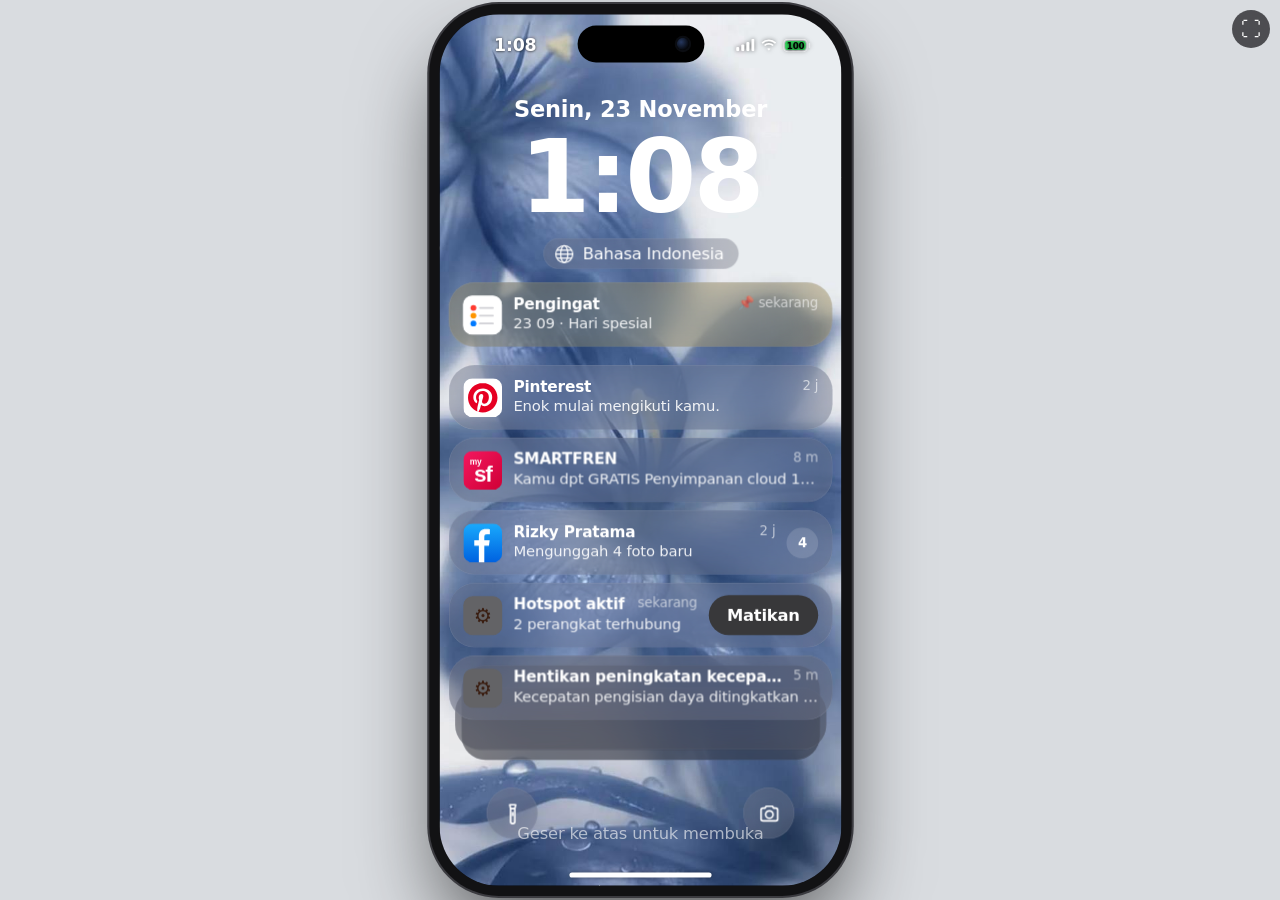
==== index.html @ 22873ffb "Update the word 'Hello' to 'Goodbye'" ====
<!doctype html>
<html lang="id">
<head>
<meta charset="utf-8">
<meta name="viewport" content="width=device-width,initial-scale=1,viewport-fit=cover">
<meta name="theme-color" content="#000">
<meta name="apple-mobile-web-app-capable" content="yes">
<meta name="mobile-web-app-capable" content="yes">
<meta name="apple-mobile-web-app-status-bar-style" content="black">
<meta name="apple-mobile-web-app-title" content="Pinggir Halaman">
<meta name="format-detection" content="telephone=no">
<title>Pinggir Halaman</title>
<style>
:root{--bg:#d9dce0;--blu:#007aff;--red:#ff3b30;--g:#8e8e93;--sep:#c6c6c8;
 font-family:-apple-system,BlinkMacSystemFont,"SF Pro Text","Helvetica Neue",system-ui,sans-serif;-webkit-font-smoothing:antialiased;letter-spacing:-.2px;
 box-sizing:border-box;padding-top:env(safe-area-inset-top,0px);padding-bottom:env(safe-area-inset-bottom,0px)}
@media(prefers-color-scheme:dark){:root:not([data-theme=light]){--bg:#050607}}
html{height:100%;scroll-padding-top:env(safe-area-inset-top,0px)}
*{box-sizing:border-box;-webkit-tap-highlight-color:transparent;user-select:none}
body{margin:0;height:100%;background:var(--bg);display:grid;place-items:center;overflow:hidden}
button,input{font:inherit;color:inherit;border:0;background:none;cursor:pointer;padding:0;letter-spacing:inherit}
button:focus-visible,input:focus-visible{outline:2px solid var(--blu);outline-offset:2px}
svg{display:block}
#ph{position:relative;width:393px;height:852px;border-radius:58px;overflow:hidden;background:#000;transform-origin:center;box-shadow:0 0 0 10px #121214,0 0 0 12px #3b3b40,0 40px 80px #0009}
.L{position:absolute;inset:0}
#wall{background:radial-gradient(circle at 25% 18%,#34697f,transparent 55%),radial-gradient(circle at 85% 92%,#d1812f,transparent 50%),#0e1822;transition:filter .4s,transform .4s}
#wall.dim{filter:blur(22px) brightness(.65);transform:scale(1.1)}
#sb{position:absolute;z-index:80;top:0;left:0;right:0;height:54px;display:flex;justify-content:space-between;align-items:center;padding:6px 30px 0 44px;color:#fff;pointer-events:none;transition:color .25s}
#sb.dk{color:#000}
#sb b{font-size:17px;font-weight:600;width:60px;text-align:center}
#sb span{display:flex;gap:6px;align-items:center}
#sb svg{fill:currentColor}
#isl{position:absolute;z-index:90;top:11px;left:50%;transform:translateX(-50%);width:124px;height:36px;border-radius:20px;background:#000}
#hb{position:absolute;z-index:85;bottom:0;left:0;right:0;height:34px;display:flex;align-items:flex-end;justify-content:center;padding-bottom:8px}
#hb i{width:139px;height:5px;border-radius:3px;background:#fff;transition:background .25s}
#hb.dk i{background:#000}
#lk{color:#fff;z-index:30}
.ld{position:absolute;top:84px;width:100%;text-align:center;font-size:21px;font-weight:600}
.lt{position:absolute;top:104px;width:100%;text-align:center;font-size:100px;font-weight:600;letter-spacing:-3px;line-height:1.1;font-feature-settings:"tnum"}
.nc{display:flex;gap:11px;padding:12px 14px;border-radius:22px;background:rgba(240,240,245,.55);-webkit-backdrop-filter:blur(30px) saturate(1.8);backdrop-filter:blur(30px) saturate(1.8);color:#111;text-align:left;width:100%}
.nc .ni{width:38px;height:38px;border-radius:9px;overflow:hidden;flex:none}
.nc .nh{display:flex;justify-content:space-between;font-size:15px;font-weight:600}.nc small{font-weight:400;color:#0008;font-size:13px}
.nc .nb{font-size:15px;line-height:1.3}
#nl{position:absolute;left:9px;right:9px;bottom:132px}
.lb{position:absolute;bottom:46px;width:50px;height:50px;border-radius:50%;background:rgba(0,0,0,.28);-webkit-backdrop-filter:blur(20px);display:grid;place-items:center}
.hint{position:absolute;bottom:42px;width:100%;text-align:center;font-size:14px;font-weight:500;animation:ht 2.4s ease-in-out infinite;pointer-events:none}
@keyframes ht{0%,100%{opacity:.25;transform:none}50%{opacity:.9;transform:translateY(-4px)}}
#pn{position:absolute;inset:0;z-index:35;display:none;flex-direction:column;align-items:center;color:#fff;padding-top:118px}
.pt{font-size:20px;font-weight:500}
.pd{display:flex;gap:22px;margin:22px 0 40px}.pd i{width:13px;height:13px;border-radius:50%;border:1.4px solid #fff}.pd i.on{background:#fff}
.pd.sh{animation:sh .45s}@keyframes sh{20%{transform:translateX(-14px)}40%{transform:translateX(12px)}60%{transform:translateX(-8px)}80%{transform:translateX(5px)}}
.pk{display:grid;grid-template-columns:repeat(3,78px);gap:15px 25px}
.pk button{width:78px;height:78px;border-radius:50%;background:rgba(255,255,255,.18);-webkit-backdrop-filter:blur(10px);display:flex;flex-direction:column;align-items:center;justify-content:center;transition:background .35s}
.pk button:active{background:rgba(255,255,255,.55);transition:none}
.pk b{font-size:36px;font-weight:400;line-height:1}.pk small{font-size:10px;font-weight:700;letter-spacing:2px;min-height:12px}
.pb{position:absolute;bottom:48px;left:46px;right:46px;display:flex;justify-content:space-between;font-size:16px}
#hm{z-index:10;display:none}
.gr{position:absolute;top:68px;left:20px;right:20px;display:grid;grid-template-columns:repeat(4,1fr);row-gap:24px;justify-items:center}
.app{display:flex;flex-direction:column;align-items:center;gap:5px;width:74px;transition:transform .15s}
.app:active{transform:scale(.9)}
.ic{position:relative;width:62px;height:62px;border-radius:14.5px;overflow:hidden;box-shadow:0 1px 4px rgba(0,0,0,.2)}
.ic svg{width:100%;height:100%}
.bg{position:absolute;top:-6px;right:-7px;min-width:23px;height:23px;padding:0 6px;border-radius:12px;background:var(--red);color:#fff;font-size:14px;line-height:23px;text-align:center;z-index:2}
.lbl{color:#fff;font-size:12px;font-weight:500;text-shadow:0 1px 4px #0007}
.wg{grid-column:span 2;grid-row:span 2;width:calc(100% - 8px);aspect-ratio:1;border-radius:24px;padding:15px 16px;background:#fff;color:#000;text-align:left;box-shadow:0 2px 10px #0003}
.wg .a{color:var(--red);font-size:13px;font-weight:700}.wg .n{font-size:46px;font-weight:300;line-height:1;margin:2px 0 8px}
.wg .e{font-size:13px;font-weight:600;padding-left:7px;border-left:3px solid #af52de;margin-top:5px;line-height:1.25}.wg .e small{display:block;color:var(--g);font-weight:400;font-size:12px}
.dock{position:absolute;bottom:14px;left:12px;right:12px;height:94px;border-radius:34px;background:rgba(255,255,255,.2);-webkit-backdrop-filter:blur(30px) saturate(1.6);backdrop-filter:blur(30px) saturate(1.6);display:flex;justify-content:space-around;align-items:center}
#ap{z-index:20;background:#fff;color:#000;display:none;overflow:hidden}
.pg{position:absolute;inset:0;background:#fff;overflow:hidden}
.pg.gp{background:#f2f2f7}
.pg.dk{background:#000;color:#fff}
.nv{position:absolute;z-index:5;top:0;left:0;right:0;height:98px;padding:54px 8px 0;display:flex;align-items:center;background:rgba(249,249,249,.86);-webkit-backdrop-filter:blur(20px) saturate(1.8);backdrop-filter:blur(20px) saturate(1.8);box-shadow:0 .5px 0 var(--sep)}
.bk{display:flex;align-items:center;color:var(--blu);font-size:17px;height:44px;padding-right:8px;gap:4px}
.pg.dk .nv{background:linear-gradient(#000a,transparent);box-shadow:none}.pg.dk .bk{color:#fff}
.nv h2{position:absolute;left:0;right:0;text-align:center;top:54px;margin:0;font-size:17px;font-weight:600;pointer-events:none;line-height:44px;white-space:nowrap}
.sc{position:absolute;inset:0;overflow-y:auto;padding:98px 0 110px;scrollbar-width:none}.sc::-webkit-scrollbar{display:none}
.big{font-size:34px;font-weight:700;margin:2px 16px 10px;letter-spacing:.3px}
.row{display:flex;gap:12px;align-items:center;width:100%;padding:8px 16px;text-align:left;position:relative}
.row+.row::before{content:'';position:absolute;top:0;left:70px;right:0;height:.5px;background:var(--sep)}
.row:active{background:#e5e5ea}
.av{width:46px;height:46px;border-radius:50%;display:grid;place-items:center;font-size:19px;font-weight:600;color:#fff;flex:none;background:linear-gradient(#b4b9c4,#858a94)}
.row .t{flex:1;min-width:0}.row b{display:flex;justify-content:space-between;font-size:16px}.row b small{color:var(--g);font-weight:400;font-size:14px}
.row p{margin:1px 0 0;color:var(--g);font-size:15px;display:-webkit-box;-webkit-line-clamp:2;-webkit-box-orient:vertical;overflow:hidden;line-height:1.25}
.mg{padding:0 12px 20px;display:flex;flex-direction:column;gap:3px}
.bb{max-width:75%;padding:8px 13px;border-radius:18px;font-size:16px;line-height:1.3;white-space:pre-line}
.bb.t{background:#e9e9eb;align-self:flex-start}.bb.m{background:var(--blu);color:#fff;align-self:flex-end}
.ts{text-align:center;color:var(--g);font-size:11px;margin:8px 0 2px}
.ph{display:grid;grid-template-columns:repeat(3,1fr);gap:2px}
.ph button{aspect-ratio:1;overflow:hidden}.ph svg{width:100%;height:100%;object-fit:cover}
.sec{font-size:22px;font-weight:700;padding:6px 16px 10px}
.vw{position:absolute;inset:0;display:grid;place-items:center}.vw svg{width:100%;height:auto}
.vc{position:absolute;bottom:60px;left:0;right:0;text-align:center;font-size:14px;color:#fffc;padding:0 24px}
.gh{font-size:13px;color:var(--g);text-transform:uppercase;margin:6px 32px 7px}
.grp{margin:0 16px;background:#fff;border-radius:11px;overflow:hidden}
.nr{display:flex;justify-content:space-between;align-items:center;width:100%;min-height:50px;padding:0 16px;position:relative;text-align:left}
.nr+.nr::before{content:'';position:absolute;top:0;left:16px;right:0;height:.5px;background:var(--sep)}
.nr:active{background:#e5e5ea}.nr span{color:var(--g)}
.nt{padding:18px 22px;font-size:17px;line-height:1.5;white-space:pre-line}.nt h3{margin:0 0 6px;font-size:28px}
.cho{margin:0 16px;display:flex;flex-direction:column;gap:10px}
.cho button{background:#fff;border-radius:12px;padding:15px;color:var(--blu);font-size:17px;text-align:left}
.cho button:active{background:#e5e5ea}
.al{position:absolute;inset:0;z-index:95;background:#0006;display:grid;place-items:center}
.al>div{width:270px;background:rgba(246,246,248,.96);border-radius:14px;overflow:hidden;color:#000;text-align:center;-webkit-backdrop-filter:blur(30px);animation:pp .25s cubic-bezier(.2,1.2,.4,1)}
@keyframes pp{from{transform:scale(1.15);opacity:0}}
.al h4{margin:18px 16px 4px;font-size:17px}.al p{margin:0 16px 12px;font-size:13px}
.al input{width:calc(100% - 32px);margin:0 16px 4px;border:.5px solid #bbb;border-radius:6px;background:#fff;height:30px;text-align:center;letter-spacing:8px;cursor:text}
.al em{display:block;min-height:18px;font-size:12px;color:var(--red);font-style:normal;margin:2px 0 8px}
.al .bt{display:flex;border-top:.5px solid var(--sep)}.al .bt button{flex:1;height:44px;color:var(--blu);font-size:17px}.al .bt button+button{border-left:.5px solid var(--sep);font-weight:600}
.bn{position:absolute;top:8px;left:8px;right:8px;z-index:70;animation:dn .6s cubic-bezier(.2,1.25,.35,1)}
.bn .nc{background:rgba(245,245,247,.86);box-shadow:0 8px 30px #0003}
@keyframes dn{from{transform:translateY(-140%)}}
.en{position:absolute;inset:0;z-index:99;background:#000;color:#fff;padding:140px 30px 40px;display:flex;flex-direction:column;gap:14px;animation:fi .8s}
@keyframes fi{from{opacity:0}}
.en h1{font-size:34px;margin:0}.en p{font-size:17px;line-height:1.5;color:#d1d1d6;margin:0}
.en button{margin-top:10px;background:#fff;color:#000;border-radius:14px;padding:14px;font-weight:600;font-size:17px}
@media(prefers-reduced-motion:reduce){.bn,.hint,.al>div,.en{animation:none}}
#rn{pointer-events:none;z-index:2;background-image:repeating-linear-gradient(100deg,transparent 0 6px,rgba(180,210,255,.11) 6px 7px);background-size:200px 200px;animation:rn 1s linear infinite}
@keyframes rn{to{background-position:-40px 200px}}
.ty{display:flex;gap:4px;padding:13px 14px}.ty i{width:7px;height:7px;border-radius:50%;background:#b0b0b5;animation:td 1.2s infinite}.ty i:nth-child(2){animation-delay:.2s}.ty i:nth-child(3){animation-delay:.4s}
@keyframes td{0%,60%,100%{transform:none;opacity:.5}30%{transform:translateY(-4px);opacity:1}}
.qr{position:absolute;z-index:6;left:0;right:0;bottom:0;padding:10px 12px 44px;display:flex;flex-direction:column;gap:8px;background:rgba(249,249,249,.92);-webkit-backdrop-filter:blur(20px);backdrop-filter:blur(20px);box-shadow:0 -.5px 0 var(--sep)}
.qr button{border:1px solid var(--blu);color:var(--blu);border-radius:18px;padding:9px 14px;text-align:left;font-size:15px}
.qr button:active{background:var(--blu);color:#fff}
.gt{font-size:14px;line-height:1.35;color:#6e6e73;text-align:center;padding:2px 10px 10px}
#cs{padding-bottom:190px}
@media(prefers-reduced-motion:reduce){#rn,.ty i{animation:none}}
.al{z-index:83;align-items:start;padding-top:150px}
#kbw{position:absolute;left:0;right:0;bottom:0;z-index:84;display:none;animation:ku .28s cubic-bezier(.2,.9,.25,1)}@keyframes ku{from{transform:translateY(100%)}}
.kb{height:286px;padding:8px 3px 0;background:rgba(209,212,218,.97);-webkit-backdrop-filter:blur(20px);backdrop-filter:blur(20px);display:flex;flex-direction:column;gap:11px}
.kr{display:flex;gap:6px;height:42px;flex:none}.kr.r2{padding:0 19.6px}.kg{flex:1;margin:0 17.6px;display:flex;gap:6px}.k{flex:1;min-width:0;border-radius:5px;background:#fff;box-shadow:0 1px 0 #898a8d;font-size:22px;color:#000;position:relative;display:grid;place-items:center}
.k.ks{background:#adb3bc;flex:0 0 42px;font-size:18px}.k.ks:active{background:#fff}.k.ks.on{background:#fff}.k.w,.k.ksc{font-size:16px}.k.w{flex:0 0 43px}.k.em{flex:0 0 44px}.k.ksc{flex:1;background:#fff}.k.rt{flex:0 0 91px;font-size:16px}.k.rt.dis{color:#8e9096}.k.ret{background:var(--blu);color:#fff}.k svg{pointer-events:none}.kbb{display:flex;justify-content:space-between;padding:14px 30px 0;color:#4b4b4f}.kbb svg{display:block}
.k:active,.k.pr{background:#c9ccd2}.k[data-l]:active::before,.k[data-l].pr::before{content:attr(data-l);position:absolute;bottom:100%;left:50%;transform:translateX(-50%);min-width:54px;height:62px;border-radius:10px;background:#fff;font-size:34px;line-height:62px;box-shadow:0 2px 8px #0004;z-index:2}
.fld{min-height:36px;background:#e3e3e8;border-radius:10px;margin:0 16px 8px;padding:6px 12px;display:flex;align-items:center;font-size:17px;cursor:text;text-align:left;color:#000;overflow:hidden;white-space:nowrap}
.cr{width:2px;height:20px;background:var(--blu);margin-left:1px;animation:cr 1s steps(1) infinite}@keyframes cr{50%{opacity:0}}.pl{color:#8e8e93}
.bm{position:absolute;left:0;right:0;bottom:var(--kh,0px);z-index:6;background:rgba(249,249,249,.94);-webkit-backdrop-filter:blur(20px);backdrop-filter:blur(20px);box-shadow:0 -.5px 0 var(--sep)}
.bm .qr{position:static;padding:10px 12px 0;background:none;box-shadow:none;-webkit-backdrop-filter:none;backdrop-filter:none}
.cb{display:flex;gap:8px;padding:8px 12px 34px;align-items:flex-end}.cb.o{padding-bottom:8px}.cb .fld{margin:0;flex:1;background:#fff;border:1px solid #c8c8cc;border-radius:18px}
.sd{width:32px;height:32px;border-radius:50%;background:#c8c8cc;color:#fff;font-size:20px;font-weight:700;flex:none}.sd.on{background:var(--blu)}
.seg{display:flex;margin:6px 16px;background:#e3e3e8;border-radius:9px;padding:2px}.seg button{flex:1;height:32px;border-radius:7px;font-size:14px;font-weight:600}.seg .on{background:#fff;box-shadow:0 1px 3px #0002}
.pk.kl button{background:#e3e3e8;color:#000}.call{width:70px;height:70px;border-radius:50%;background:#34c759;font-size:28px}
.sh0{position:absolute;bottom:70px;left:0;right:0;display:grid;place-items:center}.sh0 button{width:72px;height:72px;border-radius:50%;background:#fff;border:4px solid #000;box-shadow:0 0 0 3px #fff}
.cl{position:absolute;inset:0;z-index:79;background:linear-gradient(#2a3140,#0b0e14);color:#fff;display:flex;flex-direction:column;align-items:center;padding:150px 30px 90px;text-align:center;gap:14px}.cn{font-size:34px;font-weight:600}.cs2{font-size:17px;color:#d1d1d6;line-height:1.4}.ce{margin-top:auto;width:70px;height:70px;border-radius:50%;background:var(--red);font-size:28px;color:#fff}
#fs{position:fixed;z-index:200;top:calc(env(safe-area-inset-top,0px) + 10px);right:10px;width:38px;height:38px;border-radius:50%;background:rgba(30,30,34,.75);color:#fff;font-size:20px;line-height:38px;-webkit-backdrop-filter:blur(10px);backdrop-filter:blur(10px)}

html,body{overscroll-behavior:none;touch-action:manipulation}
html.mb body{background:#000}html.mb #ph{border-radius:0;box-shadow:none}html.mb #isl{display:none}
html.sa.mb #sb{visibility:hidden}html.sa #fs,html.sa2 #fs{display:none}
.cph{display:flex;gap:14px;align-items:center;margin:4px 16px 14px;padding:14px;background:#fff;border-radius:14px}
.cph .ic{width:56px;height:56px;border-radius:13px;flex:none}
.cph>div{min-width:0;flex:1}.cph b{display:block;font-size:17px}.cph small{display:block;color:var(--g);font-size:13px;margin:2px 0 8px}
.cbar{height:5px;border-radius:3px;background:#e5e5ea;overflow:hidden}.cbar i{display:block;height:100%;border-radius:3px;background:linear-gradient(90deg,#ffb23e,#ff8a00);transition:width .4s}
.cpr{min-height:56px;padding:6px 14px;gap:12px}.cpr+.cpr::before{left:58px}
.cpi{width:30px;height:30px;border-radius:7px;display:grid;place-items:center;flex:none}.cpi svg{width:18px;height:18px}
.cpi.d{background:linear-gradient(#5fe07a,#2fb94d)}.cpi.c{background:linear-gradient(#ffb23e,#ff8a00)}.cpi.u{background:linear-gradient(#4aa3ff,#0a6cf0)}.cpi.z{background:linear-gradient(#c070f0,#8f3fd1)}
.cpt{flex:1;min-width:0}.cpt b{display:block;font-size:16px;font-weight:600}.cpt small{display:block;color:var(--g);font-size:13px;margin-top:1px;white-space:nowrap;overflow:hidden;text-overflow:ellipsis}
.cpp{font-size:12px;font-weight:700;color:#ff9500;background:#ff95001f;border-radius:10px;padding:3px 9px}
.cpn{margin:10px 32px 0;font-size:13px;line-height:1.4;color:var(--g)}
.nvr{position:absolute;z-index:6;top:54px;right:8px;width:44px;height:44px;display:grid;place-items:center;color:var(--blu)}
.wg{border:0}.wg.cu{background:linear-gradient(#3a7fe0,#59a8f0);color:#fff;display:flex;flex-direction:column}.wg.cu .e0{font-size:15px;font-weight:600}.wg.cu .n{font-size:52px;margin:6px 0 auto}.wg.cu .e1{font-size:15px;font-weight:600}.wg.cu small{display:block;font-weight:400;font-size:12px;opacity:.9}
.sp{position:absolute;bottom:120px;left:50%;transform:translateX(-50%);padding:7px 20px;border-radius:18px;background:rgba(255,255,255,.2);-webkit-backdrop-filter:blur(20px);backdrop-filter:blur(20px);color:#fff;font-size:15px;font-weight:500}
.nr .cpt small{white-space:normal}
.sx{position:absolute;inset:0;overflow-y:auto;padding:58px 0 100px;scrollbar-width:none}.sx::-webkit-scrollbar{display:none}
.tr{display:flex;justify-content:space-between;align-items:center;height:44px;padding:0 16px;color:var(--blu);font-size:17px}.tr button{display:flex;align-items:center;gap:6px;color:inherit;font-size:17px}
.xt{font-size:34px;font-weight:800;margin:6px 16px 8px;letter-spacing:.2px}
.xq{display:flex;gap:8px;align-items:center;margin:4px 16px 12px;height:36px;padding:0 10px;border-radius:10px;background:#eeeef0;color:#8e8e93;font-size:17px}
.xb{position:absolute;left:0;right:0;bottom:0;height:84px;padding:10px 20px 0;background:rgba(249,249,249,.94);-webkit-backdrop-filter:blur(20px);backdrop-filter:blur(20px);border-top:.5px solid var(--sep);display:flex;justify-content:space-around;align-items:flex-start;font-size:17px;z-index:4}
.xm{display:block;width:100%;text-align:left;position:relative;padding:10px 16px 12px 40px}.xm::after{content:'';position:absolute;left:40px;right:0;bottom:0;height:.5px;background:var(--sep)}.xm i{position:absolute;left:14px;top:20px;width:11px;height:11px;border-radius:50%;background:var(--blu)}
.xm b{display:flex;justify-content:space-between;font-size:18px}.xm b small{color:var(--g);font-weight:400;font-size:15px}.xm div{font-size:16px;margin-top:1px}.xm p{margin:2px 0 0;color:var(--g);font-size:15px;line-height:1.3;display:-webkit-box;-webkit-line-clamp:2;-webkit-box-orient:vertical;overflow:hidden}
.xh{font-size:13px;color:var(--g);margin:16px 32px 6px;text-transform:uppercase}
.xc{margin:0 16px;background:#fff;border-radius:12px;overflow:hidden}
.xr{display:block;width:100%;text-align:left;padding:11px 16px 10px;position:relative}.xr+.xr::before{content:'';position:absolute;top:0;left:16px;right:0;height:.5px;background:var(--sep)}.xr b{display:block;font-size:17px}.xr span{display:block;color:var(--g);font-size:15px;white-space:nowrap;overflow:hidden;text-overflow:ellipsis}.xr em{font-style:normal;color:#000;margin-right:8px}
.xw{display:grid;grid-template-columns:repeat(7,1fr);text-align:center;font-size:13px;color:var(--g);padding:6px 0;border-bottom:.5px solid var(--sep)}
.x7{display:grid;grid-template-columns:repeat(7,1fr)}
.xd{height:56px;border-bottom:.5px solid #e5e5ea;display:flex;flex-direction:column;align-items:center;padding-top:5px;font-size:21px}.xd.wk{color:var(--g)}
.xd span{width:36px;height:36px;border-radius:50%;display:grid;place-items:center}.xd.td span{background:var(--red);color:#fff}.xd.sl span{background:#e5e5ea}.xd u{width:5px;height:5px;border-radius:50%;background:#c7c7cc;margin-top:1px}
.xe{display:flex;align-items:center;gap:12px;padding:12px 16px;font-size:20px;border-bottom:.5px solid #e5e5ea}.xe i{width:4px;height:26px;border-radius:2px;background:#af52de}.xe b{font-weight:400;flex:1}.xe span{color:var(--g);font-size:16px}
.xi{position:relative;aspect-ratio:3/4;overflow:hidden;display:block;background:#222}.xi svg{width:100%;height:100%}.xi small{position:absolute;left:6px;right:6px;bottom:26px;color:#fff;font-size:10px;line-height:1.2;text-shadow:0 1px 3px #000a}.xi em{position:absolute;left:6px;bottom:6px;color:#fff;font-size:14px;font-weight:600;font-style:normal;text-shadow:0 1px 3px #0009}.xi u{position:absolute;top:8px;right:8px;width:20px;height:20px;border-radius:5px;background:#fffd;display:grid;place-items:center;font-size:9px;color:#000;text-decoration:none}
.xg{display:grid;grid-template-columns:repeat(3,1fr);gap:2px}.xg button,.xg i{aspect-ratio:1;overflow:hidden;display:block}.xg svg{width:100%;height:100%}
.xs2{font-size:24px;font-weight:700;margin:20px 16px 8px}
.xp{position:absolute;left:50%;transform:translateX(-50%);bottom:50px;display:flex;padding:5px;border-radius:30px;background:rgba(235,235,235,.92);-webkit-backdrop-filter:blur(20px);backdrop-filter:blur(20px);box-shadow:0 2px 12px #0002;z-index:4}.xp span{padding:10px 18px;font-size:16px;font-weight:600;border-radius:26px}.xp span.on{background:#fff;box-shadow:0 1px 4px #0002}
.xa{display:flex;justify-content:space-between;align-items:center;padding:6px 16px 8px 0;margin-left:28px;border-bottom:.5px solid #2c2c2e}.xa b{font-size:58px;font-weight:300;display:block;line-height:1.05;letter-spacing:-1px}.xa small{font-size:19px}
.xsw{width:51px;height:31px;border-radius:16px;background:#39393d;position:relative;flex:none}.xsw.on{background:#34c759}.xsw i{position:absolute;top:2px;left:2px;width:27px;height:27px;border-radius:50%;background:#fff;transition:left .2s}.xsw.on i{left:22px}
.xb.dkb{background:rgba(22,22,24,.94);border-top-color:#333;color:#8e8e93}.xb.dkb button{display:flex;flex-direction:column;align-items:center;gap:2px;font-size:12px;color:inherit;width:25%}.xb.dkb .on{color:#ff9f0a}
.pg.dk .tr{color:#ff9f0a}.pg.amb .bk{color:#e8a600}

/* === gaya baru: mengikuti desain ponsel referensi === */
.pg.gp,.pg{--card:#fff}.pg.gp{background:#f2f2f7}
.nv{background:rgba(242,242,247,.82)}
.big{font-size:34px;font-weight:800;margin:8px 20px 12px;letter-spacing:0}
.grp,.xc,.cho button{border-radius:16px}.grp{margin:0 16px 18px}
.nr{min-height:56px}
.row{padding:10px 20px;gap:14px}.row+.row::before{left:86px}
.row .av{width:52px;height:52px;border-radius:20px;background:#adc3dc;font-size:20px}
.row b{font-size:17px;font-weight:700}.row p{font-size:15px}
.seg{border-radius:10px;background:#e8e8ed}.seg .on{border-radius:8px}
.fld{background:#eeeef0;border-radius:12px;min-height:40px}
.sk{position:absolute;inset:0;background:#f2f2f7}
.sk .sc{padding-top:98px}
.sq{display:flex;gap:8px;align-items:center;margin:0 16px 16px;height:40px;padding:0 12px;border-radius:12px;background:#e8e8ed;color:#8e8e93;font-size:17px}
.pf{display:flex;gap:14px;align-items:center;margin:0 16px 18px;padding:14px;background:#fff;border-radius:16px}
.pf .av{width:62px;height:62px;font-size:26px}.pf b{display:block;font-size:20px}.pf small{color:var(--g);font-size:14px}
.si{width:30px;height:30px;border-radius:8px;display:grid;place-items:center;color:#fff;font-size:16px;flex:none}
.sr{display:flex;gap:14px;align-items:center;min-height:56px;padding:0 16px;width:100%;text-align:left;position:relative}
.sr+.sr::before{content:'';position:absolute;top:0;left:60px;right:0;height:.5px;background:var(--sep)}
.sr span{margin-left:auto;color:var(--g);font-size:17px}.sr b{font-weight:400;font-size:17px}
.cuw{background:linear-gradient(#2f6fd6,#7ab0ee 85%);color:#fff}
.cuw .nv{background:none;box-shadow:none;-webkit-backdrop-filter:none;backdrop-filter:none}.cuw .bk{color:#fff}
.cuw .sc{padding-top:92px;text-align:center}
.cuw .lo{font-size:17px;letter-spacing:1px;margin-top:20px;opacity:.9}
.cuw .ct{font-size:38px;font-weight:500;margin:2px 0}
.cuw .tp{font-size:112px;font-weight:200;line-height:1.05;letter-spacing:-2px;margin-left:22px}
.cuw .cd{font-size:22px;font-weight:500}.cuw .tr2{font-size:19px;margin:2px 0 26px}
.cw{margin:0 16px 14px;padding:14px 16px;border-radius:18px;background:rgba(255,255,255,.18);-webkit-backdrop-filter:blur(20px);backdrop-filter:blur(20px);text-align:left}
.cw p{margin:0 0 12px;padding-bottom:12px;border-bottom:.5px solid #fff5;font-size:16px;line-height:1.3}
.hr{display:flex;gap:4px;overflow-x:auto;scrollbar-width:none}.hr::-webkit-scrollbar{display:none}
.hr div{flex:none;min-width:62px;text-align:center;font-size:17px;font-weight:600}.hr i{display:block;font-style:normal;font-size:26px;margin:8px 0}
.mt{display:flex;gap:12px;margin:0 16px 14px}
.mt button{flex:1;height:44px;border-radius:12px;background:#e8e8ed;color:#fa2d48;font-size:18px;font-weight:600}
.ms{display:flex;gap:14px;align-items:center;width:100%;padding:8px 20px;text-align:left}
.ms i{width:56px;height:56px;border-radius:8px;flex:none;display:grid;place-items:center;color:#fff;font-size:22px;font-style:normal;box-shadow:0 1px 4px #0003}
.ms div{flex:1;min-width:0;padding:6px 0;border-bottom:.5px solid var(--sep)}.ms b{display:block;font-size:17px;font-weight:400}.ms small{color:var(--g);font-size:16px}
.ms em{color:var(--g);font-style:normal;letter-spacing:2px;font-weight:700}
.ms:active{background:#e5e5ea}

.cl{background:linear-gradient(#686868,#4d3a33 70%,#4a2f2a);padding:130px 30px 40px;gap:6px}.cl .cn{font-size:40px;font-weight:700;order:0}.cl .cs2{order:1;color:#fffb;font-size:17px;max-width:300px;margin:6px auto}
.cg{margin-top:auto;display:grid;grid-template-columns:repeat(3,1fr);gap:18px 20px;width:100%;font-size:16px}.cg b{display:grid;place-items:center;width:72px;height:72px;margin:0 auto 6px;border-radius:50%;background:rgba(255,255,255,.2);font-size:26px;font-weight:400}.cg b.w{background:#fff;color:#000}
.cl .ce{display:grid;place-items:center;width:72px;height:72px;margin:0 auto 6px;font-size:30px;background:#ff453a;transform:rotate(135deg)}
.tb{position:absolute;left:0;right:0;bottom:0;height:84px;padding-top:8px;display:flex;background:rgba(249,249,249,.94);-webkit-backdrop-filter:blur(20px);backdrop-filter:blur(20px);border-top:.5px solid var(--sep);z-index:6}
.tb button{flex:1;display:flex;flex-direction:column;align-items:center;gap:2px;font-size:10.5px;color:#8e8e93}.tb i{font-style:normal;font-size:24px;line-height:28px}.tb .on{color:var(--blu)}
.rc{display:flex;align-items:center;gap:12px;width:100%;padding:8px 20px;text-align:left;position:relative}.rc+.rc::before{content:'';position:absolute;top:0;left:20px;right:0;height:.5px;background:var(--sep)}
.rc div{flex:1}.rc b{display:block;font-size:19px;font-weight:600}.rc b.ms2{color:#e0382d}.rc small{color:var(--g);font-size:15px}.rc span{color:var(--g);font-size:16px}.rc u{text-decoration:none;color:var(--blu);font-size:24px}
.fv4{display:grid;grid-template-columns:repeat(4,1fr);gap:14px 8px;padding:0 14px 14px}.fv4 button{display:flex;flex-direction:column;align-items:center;gap:6px;font-size:12px;text-align:center;line-height:1.15}.fv4 i{width:56px;height:56px;border-radius:14px;background:#fff;display:grid;place-items:center;font-style:normal;font-size:28px;font-weight:700;box-shadow:0 1px 4px #0001}
.cw2{margin:0 16px 14px;padding:16px;background:#fff;border-radius:14px;font-size:16px;line-height:1.3}
.sfb{position:absolute;left:12px;right:12px;bottom:calc(var(--kh,0px) + 38px);z-index:6}.sfb .fld{margin:0;background:#fff;border-radius:16px;min-height:46px;box-shadow:0 2px 12px #0002}
.mps{position:absolute;left:0;right:0;bottom:0;max-height:46%;overflow:auto;background:#f2f2f7;border-radius:22px 22px 0 0;padding:8px 16px 44px;box-shadow:0 -2px 18px #0002}.gr0{display:block;width:36px;height:5px;border-radius:3px;background:#c7c7cc;margin:0 auto 12px}
.mf{display:flex;justify-content:space-between;align-items:center;margin:4px 0 10px;font-size:19px;color:#6e6e73}.mf span{color:var(--blu);font-size:17px}.mf b{font-weight:600}
.mc{display:grid;grid-template-columns:repeat(4,1fr);gap:8px;margin-bottom:14px;text-align:center;font-size:14px}.mc small{display:block;color:var(--g);font-size:12px}.mc i{width:56px;height:56px;border-radius:50%;margin:0 auto 4px;display:grid;place-items:center;color:#fff;font-size:24px;font-style:normal}
.pk.kl{position:static;width:auto;font-size:inherit;letter-spacing:0;line-height:1;margin:6px auto 0;justify-content:center}
.cl .cg{order:3}.cl .ce{transform:none;font-size:28px}

.mr{display:flex;align-items:flex-end;gap:6px;width:100%}.mr.m{justify-content:flex-end}.mr.t{justify-content:flex-start}.mr .bb.t,.mr .bb.m{align-self:auto}
.tm{font-size:11px;color:var(--g);flex:none;padding-bottom:3px;white-space:nowrap;font-variant-numeric:tabular-nums}
.iga{border-radius:50%;display:grid;place-items:end center;overflow:hidden;flex:none;position:relative}
.igd,.igc{position:absolute;inset:0;background:#0b0e14;color:#fff;overflow:hidden}
.igd .igs0{position:absolute;inset:0 0 84px 0;overflow-y:auto;padding-top:58px;scrollbar-width:none}.igd .igs0::-webkit-scrollbar{display:none}
.igh0{display:flex;justify-content:space-between;align-items:center;height:48px;padding:0 16px}.igh0 b{font-size:21px;display:flex;align-items:center;gap:6px}.igh0 span{display:flex;gap:22px}
.igq{display:flex;align-items:center;gap:12px;margin:10px 16px 14px;height:42px;padding:0 14px;border-radius:22px;background:#1d2129;color:#9aa0ac;font-size:16px}
.ign{display:flex;gap:4px;padding:0 6px;margin-bottom:12px}.ign>div{width:25%;display:flex;flex-direction:column;align-items:center;text-align:center;font-size:13px;line-height:1.2}
.ign .nb2{background:#272b34;border-radius:16px;padding:7px 8px;color:#cfd2d8;margin-bottom:-14px;position:relative;z-index:1;max-width:84px;font-size:12.5px;line-height:1.15;word-break:break-word}.ign .nb2 b{display:block;color:#fff;font-size:12.5px}
.ign .nm2{margin-top:6px;color:#e9eaee;font-size:13px;max-width:84px;white-space:nowrap;overflow:hidden;text-overflow:ellipsis}.ign .nm2.g{color:#9aa0ac}.ign small{font-size:11px;font-weight:700;display:block;color:#fff}
.igf0{display:flex;gap:8px;padding:0 12px 8px;overflow:hidden}.igf0 span{height:34px;padding:0 14px;display:flex;align-items:center;gap:6px;border:1px solid #333845;border-radius:20px;font-size:15px;font-weight:600;white-space:nowrap}.igf0 span.on{background:#272b34;border-color:#272b34}.igf0 em{color:#9aa0ac;font-style:normal}.igf0 i{width:9px;height:9px;border-radius:50%;background:#ff3040}
.igrw{display:flex;align-items:center;gap:14px;width:100%;padding:9px 14px;text-align:left;color:#fff}.igrw.dis{opacity:1;cursor:default}
.igrw b{display:flex;align-items:center;gap:6px;font-size:16.5px;font-weight:400}.igrw span{display:block;color:#a3a8b3;font-size:15px;margin-top:2px}
.igav{position:relative;padding:3px;border-radius:50%;border:2px solid #252a33;flex:none}.igav.st{border:0;padding:3px;background:conic-gradient(#feda75,#fa7e1e,#d62976,#962fbf,#4f5bd5,#feda75)}.igav.st .iga{border:3px solid #0b0e14;box-sizing:content-box}
.igdot{position:absolute;right:1px;bottom:2px;width:15px;height:15px;border-radius:50%;background:#3fcf3f;border:3px solid #0b0e14;box-sizing:content-box}
.igfab{position:absolute;right:-6px;bottom:102px;width:70px;height:78px;border-radius:26px;background:#566073;display:grid;place-items:center;padding-right:8px;color:#d7dbe4;z-index:3}
.igb{position:absolute;left:0;right:0;bottom:0;height:84px;padding:12px 24px 0;display:flex;justify-content:space-between;align-items:flex-start;background:#0b0e14;border-top:1px solid #151922;z-index:4}.igb button{position:relative;display:block}
.igbd{position:absolute;right:-9px;bottom:-7px;min-width:20px;height:20px;border-radius:10px;background:#ff3040;border:2px solid #0b0e14;font-size:12px;font-weight:700;display:grid;place-items:center;padding:0 3px;color:#fff;box-sizing:content-box}
.igt{position:absolute;z-index:3;top:0;left:0;right:0;height:98px;padding:54px 14px 0;display:flex;align-items:center;gap:12px;color:#fff}.igt .tt{flex:1;line-height:1.25}.igt .tt b{display:block;font-size:16.5px}.igt .tt span{font-size:13.5px;color:#d3bccb}.igt .tr2{display:flex;gap:20px}
.igt .bkk{display:grid;place-items:center;width:32px;height:44px;color:#fff}
.igm{position:absolute;z-index:2;top:98px;left:0;right:0;overflow-y:auto;padding:8px 12px 12px;display:flex;flex-direction:column;gap:4px;scrollbar-width:none}.igm::-webkit-scrollbar{display:none}
.igr{display:flex;align-items:flex-end;gap:6px;width:100%}.igr.m{justify-content:flex-end}.igr.t{justify-content:flex-start}.igr .slot{width:38px;flex:none;display:flex;align-items:flex-end}
.igb2{max-width:76%;padding:10px 15px;border-radius:21px;font-size:16px;line-height:1.25;white-space:pre-line;word-break:break-word}.igb2.m{background:#ffb3c9;color:#141014}.igb2.t{background:#231f27;color:#fff}
.igb2.qm{background:rgba(32,38,28,.75);color:#a9ada3;border-radius:21px}.igb2.qt{background:#9c8082;color:#2d2326}
.iglb{font-size:13.5px;color:#fff;padding:2px 26px 2px 4px;text-align:right;text-shadow:0 1px 3px #0006}.iglb.l{text-align:left;padding:2px 0 2px 62px}.iglb.l2{text-align:left;padding:2px 0 2px 38px}
.igq2{display:flex;align-items:stretch;gap:10px;width:100%}.igq2.m{justify-content:flex-end;padding-right:6px}.igq2.t{padding-left:38px}.igq2 i{width:4px;border-radius:3px;background:#d9d5d8;flex:none}
.igsp{text-align:center;font-size:13.5px;letter-spacing:.04em;color:#fff;margin:14px 0 8px;text-shadow:0 1px 3px #0006}
.igr .tm,.igr .tm{color:#ffffffc0}
.igi{position:absolute;z-index:3;left:0;right:0;bottom:var(--kh,0px);padding:8px 12px 34px}
.igpill{display:flex;align-items:center;gap:8px;background:rgba(58,68,54,.86);-webkit-backdrop-filter:blur(12px);backdrop-filter:blur(12px);border-radius:30px;padding:6px}
.igcam{width:46px;height:46px;border-radius:50%;background:#ffb3c9;display:grid;place-items:center;flex:none;color:#000}
.igf{flex:1;background:none!important;border:0!important;margin:0!important;min-height:44px!important;padding:0 4px!important;color:#fff!important;font-size:17px}.igf .pl{color:#c1c6bd}.igf .cr{background:#ffb3c9}
.igics{display:flex;gap:15px;align-items:center;padding-right:10px;color:#fff;flex:none}
.igs{display:none;color:#ffb3c9;font-weight:700;font-size:17px;padding:0 14px 0 6px;flex:none}.igi.hs .igics{display:none}.igi.hs .igs{display:block}
#isl{pointer-events:none}
.igpg{display:grid;grid-template-columns:repeat(3,1fr);gap:2px}
.igpt{position:relative;display:block;aspect-ratio:1;overflow:hidden;background:#222;transition:opacity .15s,transform .15s}.igpt svg,.igim svg{width:100%;height:100%;display:block}
.igpt:active{opacity:.78;transform:scale(.985)}.igpt:focus-visible{outline:2px solid var(--blu);outline-offset:-2px}
.igph{display:flex;align-items:center;gap:10px;padding:6px 14px 10px}.igim{aspect-ratio:1;width:100%;overflow:hidden;background:#222}
.igpa{display:flex;align-items:center;gap:2px;padding:4px 6px}.igpa button{width:44px;height:44px;display:grid;place-items:center;color:#fff;border-radius:50%;transition:opacity .15s}.igpa button:active{opacity:.55}
.igpl.on svg{fill:#ff3040;stroke:#ff3040}.igpl.pop svg{animation:igpop .3s ease-out}
@keyframes igpop{40%{transform:scale(1.3)}}
@media (prefers-reduced-motion:reduce){.igpl.pop svg{animation:none}.igpt{transition:none}}
.igpd .igim{contain:paint;transform:translateZ(0)}.igpd{backface-visibility:hidden;-webkit-overflow-scrolling:touch}
#ap:has(.pg.igdk){background:#0b0e14}
.wa{background:#fff;color:#000;font-family:-apple-system,BlinkMacSystemFont,"SF Pro Text","Helvetica Neue",Arial,sans-serif}
.wa button{background:none;border:0;font:inherit;color:inherit;cursor:pointer;-webkit-tap-highlight-color:transparent}
.wsc{position:absolute;inset:0;overflow-y:auto;padding:47px 0 100px;scrollbar-width:none;-webkit-overflow-scrolling:touch}.wsc::-webkit-scrollbar{display:none}
.whd{height:44px;display:flex;align-items:center;justify-content:space-between;padding:0 14px 0 16px}.whd button{color:#1d8fea;font-size:17px;height:44px;display:grid;place-items:center}.whd .r{display:flex;gap:26px;align-items:center}
.wtt{font-size:34px;line-height:41px;font-weight:800;margin:6px 16px 0;letter-spacing:.2px}
.wsr{display:flex;align-items:center;margin:6.5px 0 0 16px;height:32px}.wsb{flex:1;height:32px;border-radius:10px;background:#ebebed;display:flex;align-items:center;gap:6px;padding:0 8px;color:#8e8e93;font-size:17px}.wfl{width:51px;height:32px;display:grid;place-items:center;color:#1d8fea}
.wlk{display:flex;justify-content:space-between;padding:26px 15px 8px 16px;font-size:17px;color:#1d8fea;border-bottom:.5px solid #d9d9dd}.wlk button{color:#1d8fea;font-size:17px}
.war{height:44px;display:flex;align-items:center;padding-right:21px;position:relative}.war i{width:91px;padding-left:7px;box-sizing:border-box;display:grid;place-items:center;font-style:normal}.war b{flex:1;font-size:17px;font-weight:600}.war span{color:#1d8fea;font-size:15px}
.war::after,.wr::after{content:'';position:absolute;left:91px;right:0;bottom:0;height:.5px;background:#d9d9dd}
.wr{display:block;width:100%;height:75px;position:relative;text-align:left;background:#fff}.wr:active{background:#e9e9ec}
.wav{position:absolute;left:20.5px;top:9px;width:57px;height:57px;font-style:normal}.wav svg{display:block;border-radius:50%;overflow:hidden}
.wn{position:absolute;left:91px;right:78px;top:8px;line-height:22px;font-size:17px;font-weight:600;white-space:nowrap;overflow:hidden;text-overflow:ellipsis}
.wtm{position:absolute;right:14px;top:8px;line-height:22px;font-size:15px;color:#8e8e93}.wtm.b{color:#1d8fea}
.wpv{position:absolute;left:91px;right:52px;top:29.6px;height:20px;display:flex;align-items:center;gap:5px;color:#8e8e93;font-size:15px}.wpv svg{flex:none}.wpv em{font-style:normal;white-space:nowrap;overflow:hidden;text-overflow:ellipsis;min-width:0}
.wbg{position:absolute;right:14px;top:32.6px;min-width:18px;height:18px;border-radius:9px;background:#1d8fea;color:#fff;font-size:13px;font-weight:600;display:grid;place-items:center;padding:0 5px;box-sizing:border-box}
.wtb{position:absolute;left:0;right:0;bottom:0;height:84px;display:flex;background:rgba(247,247,247,.95);-webkit-backdrop-filter:blur(20px);backdrop-filter:blur(20px);border-top:.5px solid #d3d3d6;z-index:6}
.wtb button{flex:1;display:flex;flex-direction:column;align-items:center;padding-top:1px;gap:3.5px;color:#8e8e93;font-size:11px;font-weight:500;line-height:13px;position:relative}.wtb button.on{color:#1d8fea;font-weight:700}.wtb svg{width:30px;height:30px;display:block}
.wabd{position:absolute;top:1.5px;left:50%;margin-left:4px;min-width:30px;height:20px;border-radius:10px;background:#ff3b30;color:#fff!important;font-size:14px!important;font-weight:600;display:grid;place-items:center;padding:0 6px;box-sizing:border-box;line-height:20px}
.pg.igdk{background:#0b0e14;color:#fff}.igbt{flex:1;height:44px;border-radius:10px;background:#2b2e36;color:#fff;font-weight:600;font-size:15px;transition:opacity .15s}.igbt:active{opacity:.6}.igph{padding-top:4px}
.ign>div{display:grid;grid-template-rows:80px auto auto auto;justify-items:center;align-content:start}.ign .nb2{align-self:end;max-height:76px;overflow:hidden;margin-bottom:-14px}.ign .nm2{width:84px;text-align:center}
#ph{touch-action:pan-y}
.nar2{margin:10px 8px;padding:10px 14px;border-radius:14px;background:#f2f2f7;color:#555;font-size:14px;line-height:1.45;font-style:italic;text-align:center;animation:in .4s}
.ts{font-weight:600;font-size:12px;margin:16px 0 4px}
@keyframes in{from{opacity:0;transform:translateY(6px)}}
.en{overflow-y:auto;justify-content:flex-start;padding:96px 28px 48px;font-family:Georgia,"Times New Roman",serif;background:#15121d;color:#f1ece4}
.en>*{flex:none}.en small{font:13px system-ui,sans-serif;color:#b9b0c4}.en h1{font-size:30px;line-height:1.15}.en p{font-size:17px;line-height:1.6;color:#f1ece4}
.en button{font:600 15px system-ui,sans-serif}.gold{align-self:flex-start;padding:5px 11px;border-radius:6px;background:#e7b84a;color:#2a1c05;font:600 13px system-ui,sans-serif}
#lk{touch-action:none}
#pn button{touch-action:manipulation;-webkit-tap-highlight-color:transparent;user-select:none;-webkit-user-select:none}
#pn{-webkit-backdrop-filter:blur(26px) saturate(1.5);backdrop-filter:blur(26px) saturate(1.5);background:rgba(18,20,34,.28)}
.lpo{position:absolute;inset:0;z-index:88;background:rgba(244,244,248,.58);-webkit-backdrop-filter:blur(28px) saturate(1.7);backdrop-filter:blur(28px) saturate(1.7);color:#000;-webkit-touch-callout:none}
.lpb{position:absolute;left:10px;right:10px;height:73px;border-radius:37px;background:rgba(255,255,255,.9);box-shadow:0 2px 14px #0002;text-align:center;transform-origin:50% 100%}
.lpb small{display:block;margin-top:7px;color:#8a8a8e;font-size:12px}
.lpb div{display:flex;justify-content:space-around;align-items:center;padding:0 10px;height:42px}
.lpb button{font-size:29px;line-height:1;width:44px;height:44px;transition:transform .12s}.lpb button:active{transform:scale(1.35)}
.lpb .pl2{width:34px;height:34px;border-radius:50%;background:#e8e8ec;color:#777;font-size:22px}
.lpm{position:absolute;border-radius:16px;background:rgba(255,255,255,.92);box-shadow:0 2px 14px #0002;overflow:hidden;transform-origin:0 0}
.lpm button{display:flex;justify-content:space-between;align-items:center;width:100%;height:42px;padding:0 16px;font-size:16px;color:#000;text-align:left}
.lpm button+button{border-top:.5px solid #d6d6da}.lpm button:active{background:#e5e5ea}.lpm .rd{color:#ed1b4b}
.lpc{position:absolute!important;margin:0!important;max-width:none!important;box-shadow:0 2px 16px #0003}
.ltoast{position:absolute;left:50%;bottom:110px;transform:translateX(-50%);z-index:97;padding:9px 18px;border-radius:20px;background:rgba(30,30,34,.88);color:#fff;font-size:14px;white-space:nowrap}
.igb2[data-ix]{position:relative;-webkit-touch-callout:none}.igb2.hr{margin-bottom:14px}
.igrx{position:absolute;bottom:-13px;font-style:normal;font-size:14px;line-height:1;padding:3px 5px;border-radius:12px;background:#2b2e36;border:2px solid #0b0e14;box-sizing:content-box}
.igb2.m .igrx{left:8px}.igb2.t .igrx{right:8px}
.igrp{display:flex;align-items:center;gap:10px;margin:0 20px -10px;padding:9px 14px 16px;border-radius:18px 18px 0 0;background:rgba(58,68,54,.86);color:#fff;font-size:13px;-webkit-backdrop-filter:blur(12px);backdrop-filter:blur(12px)}
.igrp div{flex:1;min-width:0}.igrp b{display:block}.igrp span{display:block;color:#c1c6bd;white-space:nowrap;overflow:hidden;text-overflow:ellipsis}.igrp button{color:#fff;font-size:18px;width:28px;height:28px}

/* === glass + long-press chat Pesan === */
.lpo{background:rgba(246,246,250,.46);-webkit-backdrop-filter:blur(34px) saturate(1.9);backdrop-filter:blur(34px) saturate(1.9);animation:lpg .3s ease-out}
@keyframes lpg{from{background:rgba(246,246,250,0);-webkit-backdrop-filter:blur(0) saturate(1);backdrop-filter:blur(0) saturate(1)}}
.lpb,.lpm{background:rgba(255,255,255,.74);-webkit-backdrop-filter:blur(24px) saturate(1.8);backdrop-filter:blur(24px) saturate(1.8);box-shadow:0 8px 32px rgba(0,0,0,.13),inset 0 0 0 .5px rgba(255,255,255,.7)}
.lpm button+button{border-top:.5px solid rgba(60,60,67,.18)}.lpm button:active{background:rgba(120,120,128,.18)}
.lpc.bb{box-shadow:0 10px 34px rgba(0,0,0,.2)}
.bb[data-ci]{position:relative;-webkit-touch-callout:none}.bb.hrx{margin-bottom:14px}
.crx{position:absolute;bottom:-13px;font-style:normal;font-size:14px;line-height:1;padding:3px 5px;border-radius:12px;background:#fff;border:2px solid #fff;box-shadow:0 1px 5px rgba(0,0,0,.25);box-sizing:content-box}
.bb.m .crx{left:8px}.bb.t .crx{right:8px}
.cqw{align-self:flex-end;max-width:75%;display:flex;flex-direction:column;align-items:flex-end;margin-top:6px}
.clb{font-size:11px;color:var(--g);margin:0 4px 3px}
.cq{padding:8px 13px 17px;margin-bottom:-14px;border-radius:18px;background:#e9e9eb;color:#6b6b70;font-size:14.5px;line-height:1.3;white-space:pre-line;overflow:hidden;max-height:92px}
.mr{position:relative;z-index:1}
.crp{display:flex;align-items:center;gap:10px;margin:8px 12px 0;padding:8px 12px;border-radius:14px;background:rgba(120,120,128,.12);border-left:3px solid var(--blu);font-size:13px}
.crp div{flex:1;min-width:0}.crp b{display:block;color:var(--blu)}.crp span{display:block;color:#6b6b70;white-space:nowrap;overflow:hidden;text-overflow:ellipsis}
.crp button{width:28px;height:28px;color:#8e8e93;font-size:18px}

/* ===== lock screen & PIN: mengikuti screenshot iPhone ===== */
#wall.dim{filter:blur(28px) brightness(.3) saturate(.85);transform:scale(1.1)}
#lk .ld{top:80px;font-size:22px;font-weight:600}
#lk .lt{top:104px;font-size:100px;font-weight:700;letter-spacing:-3px}
#lk .lg{position:absolute;top:219px;left:50%;transform:translateX(-50%);display:flex;align-items:center;gap:8px;height:30px;padding:0 14px 0 10px;border-radius:15px;background:rgba(0,0,0,.28);-webkit-backdrop-filter:blur(14px);backdrop-filter:blur(14px);font-size:16px;font-weight:500;white-space:nowrap}
#lk .lg svg{width:21px;height:21px;fill:none;stroke:#fff;stroke-width:1.4}
#nl{left:9px;right:9px;bottom:128px}
#nl .nc{height:60px;padding:0 14px 0 13px;gap:11px;align-items:center;border-radius:30px;background:rgba(172,162,178,.62);-webkit-backdrop-filter:blur(30px) saturate(1.5);backdrop-filter:blur(30px) saturate(1.5)}
#nl .nc .ni{width:37px;height:37px;border-radius:9px}
#nl .nc .nh{font-size:17px;font-weight:600;line-height:20px}
#nl .nc .nh small{font-size:15px;color:#000a;line-height:20px;opacity:.6}
#nl .nc .nb{font-size:17px;line-height:20px;color:#111}
#lk .lb{width:50px;height:50px;bottom:46px;background:rgba(18,13,16,.78);-webkit-backdrop-filter:blur(20px);backdrop-filter:blur(20px)}
#lk .lb svg{width:23px;height:23px;fill:none;stroke:#fff;stroke-width:1.7;stroke-linecap:round;stroke-linejoin:round}
#lk .hint{font-size:16px;font-weight:500;color:rgba(255,255,255,.6)}
#pn{padding-top:113px}
#pn .pt{font-size:21px;font-weight:500}
#pn .pd{gap:21px;margin:20px 0 37px}
#pn .pd i{width:13px;height:13px;border-width:1.5px}
#pn .pk{grid-template-columns:repeat(3,75px);gap:15px 24px}
#pn .pk button{width:75px;height:75px;background:rgba(255,255,255,.2)}
#pn .pk b{font-size:37px;font-weight:300}
#pn .pk small{font-size:10px;letter-spacing:3px}
#pn .pb{bottom:46px;left:45px;right:45px;font-size:17px}

/* ===== gambar jpg ===== */
img.pi{display:block;-webkit-user-drag:none;pointer-events:none}
.ph img,.xg img,.igpt img,.igim img{width:100%;height:100%;object-fit:cover}
.vw img{width:100%;height:auto;max-height:100%;object-fit:contain}

/* === perbaikan bar layar utama === */
.dock{bottom:26px}
.sp{bottom:136px}
#hb{pointer-events:none}
html.inapp #hb{pointer-events:auto}
#sb:not(.dk){text-shadow:0 0 3px rgba(0,0,0,.5),0 1px 2px rgba(0,0,0,.3)}
#sb:not(.dk) svg{filter:drop-shadow(0 0 2px rgba(0,0,0,.55))}
#hb:not(.dk) i{box-shadow:0 0 4px rgba(0,0,0,.4)}
</style>
</head>
<body>
<div id="ph">
 <div id="wall" class="L"></div>
 
 <div id="hm" class="L"></div>
 <div id="lk" class="L"></div>
 <div id="ap" class="L"></div>
 <div id="sb"><b id="cl">9:41</b><span><svg width="18" height="12" viewBox="0 0 18 12"><rect y="8" width="3" height="4" rx="1"/><rect x="5" y="5.5" width="3" height="6.5" rx="1"/><rect x="10" y="3" width="3" height="9" rx="1"/><rect x="15" width="3" height="12" rx="1"/></svg><svg width="16" height="12" viewBox="0 0 16 12"><path d="M8 2.3c2.3 0 4.4.9 6 2.4l1.2-1.2A10.3 10.3 0 0 0 8 .6 10.3 10.3 0 0 0 .8 3.5L2 4.7a8.6 8.6 0 0 1 6-2.4Zm0 3.4c1.4 0 2.6.5 3.6 1.4l1.2-1.2A6.8 6.8 0 0 0 8 4a6.8 6.8 0 0 0-4.8 1.9l1.2 1.2c1-.9 2.2-1.4 3.6-1.4Zm0 3.4c-.6 0-1.2.2-1.6.6L8 11.3l1.6-1.6c-.4-.4-1-.6-1.6-.6Z"/></svg><svg width="27" height="13" viewBox="0 0 27 13"><rect x=".5" y=".5" width="23" height="12" rx="3.8" fill="none" stroke="currentColor" opacity=".65"/><rect x="2" y="2" width="9" height="9" rx="2.4"/></svg></span></div>
 <div id="isl"></div><div id="kbw"></div>
 <button id="hb" aria-label="Beranda"><i></i></button>
</div>
<button id="fs" aria-label="Layar penuh" title="Layar penuh">⛶</button>
<script>
let GEN=0;const _st=window.setTimeout.bind(window);window.setTimeout=(f,ms,...a)=>{const g=GEN;return _st(()=>{if(g===GEN)f(...a)},ms)};
const KEY='pinggir-halaman-v2';let PEND=null,NOSAVE=0,EN=0,bf='';const PK=[];
const PIN='2311',PIN2='2309',CODE='214',$=q=>document.querySelector(q);
const B=[
{h:'Bab 1 · Jumat, 4 September',t:['halo. ini Shila, kakak tingkatmu di sastra. tadi pak dedi kasih nomormu','kamu yang kemarin balikin “Rumah di Ujung Jalan”, kan?'],
 c:[['iya kak, saya. ada apa ya?','',['sebelum kaget: aku nggak lagi marah','cuma ada urusan sama bukunya']],
    ['waduh, aku salah apa kak?','',['wkwk santai. salahnya nggak sendirian kok']]]},
{t:['jadi tahun lalu aku pinjam buku itu dan nyoret pinggirnya pakai pensil. kebiasaan jelek, aku tau','bulan lalu kamu pinjam, dan kamu bales coretanku. di halaman 41 kamu nulis “ini kalimat paling jujur di buku ini”','pak dedi nunjukin itu ke aku. aku baca tiga kali di depan dia'],
 c:[['maaf kak. kukira itu catatan penerbit','j1',['catatan penerbit dari mana, rai. tulisanku miring dan ada gambar kucingnya']],
    ['aku emang sengaja bales kak. tulisan kakak enak dibaca','d1',['...oke. jawaban jujur yang bikin aku susah marah']]]},
{t:['intinya surat bebas pustakaku ditahan sampai urusan buku ini beres','aku butuh itu buat daftar wisuda. batasnya 9 oktober','besok bisa ke perpus lantai 2? pak dedi mau ketemu kita berdua'],
 c:[['bisa kak. aku ikut tanggung jawab','d1 j1',['makasih ya. jam 10 aku udah di sana']],
    ['bisa. kabarin aja aku disuruh ngapain','',['siap. jam 10 ya, jangan telat']]]},
{h:'Bab 2 · Sabtu, 5 September',n:1,s:'Perpustakaan lantai 2. Pak Dedi menaruh dua penghapus di meja. Pilihannya: hapus semua coretan pensil, atau ganti buku itu dengan satu eksemplar baru seharga 89 ribu. Jawabannya paling lambat hari Senin.',
 t:['sampai kos aku mikir terus','63 coretan. aku hitung dua kali tadi','jadi gimana? senin harus jawab pak dedi'],
 c:[['hapus aja kak, biar cepet kelar','',['oke. kita mulai senin sore, aku bawa penghapus sendiri, punya perpus keras banget','pelan-pelan aja ya. ada beberapa yang aku sayang']],
    ['beli bukunya aja kak. buku itu kita simpan','K1 d1',['kamu serius?','yaudah. tapi bayarnya dibagi dua. jangan sok kaya, kamu anak kos']]]},
{t:['btw tadi seru juga. kita ngobrol dua jam padahal cuma ada satu buku','kamu nulis juga nggak sih? tulisanmu rapi banget'],
 c:[['sering nulis cerpen kak. nggak pernah kuselesein','j1',['kenapa nggak diselesein?','ah, takut jelek ya. sama']],
    ['nggak kak. aku cuma suka bales tulisan orang','d1',['itu juga bakat tau. bales yang bener itu susah']]]},
{h:'Bab 3 · Kamis, 17 September',t:['rai, revisi skripsiku acc!!','pak dedi nitip salam, katanya kamu jadi sering ke perpus','mau kutraktir es kopi susu depan gedung? bukan sogokan'],
 c:[['boleh banget kak. sogokan juga diterima','d1',['dasar']],
    ['aku aja yang traktir kak, selamat ya','d1',['wah. oke, aku kalah start']]]},
{s:'Kopi susu di bangku depan perpustakaan. Obrolannya melebar sampai magrib.',t:['tadi aku belum bilang ya. aku keterima kerja di balikpapan, mulai 2 november','belum ada yang tau selain ayah sama ibu. kamu orang ketiga'],
 c:[['selamat kak! berarti bentar lagi pindah ya','j1',['iya, bentar lagi. makanya aku lagi sibuk nyicil banyak hal, termasuk ngobrol sama kamu']],
    ['kok kakak cerita ke aku?','d1',['karena kamu satu-satunya yang nanya soal tulisanku, bukan soal gajinya']]]},
{t:['aneh nggak sih, baru kenal dua minggu tapi aku udah bingung bakal kangen siapa duluan','besok kamu ada kelas pagi nggak?'],
 c:[['ada kak. tapi aku bisa ngobrol sampe subuh','d1',['jangan. nanti aku yang ngerasa bersalah']],
    ['ada. tidur gih kak, udah malem','j1',['ih rai. iya iya, tidur']]]},
{h:'Bab 4 · Sabtu, 3 Oktober',s:'Enam belas hari setelah kopi susu itu, kalian sudah hafal jam kosong masing-masing.',t:['rai, aku mau tanya. jawab jujur ya, jangan yang manis aja','kita ini apa sih? aku nggak mau nebak-nebak kayak soal ujian'],
 c:[['aku suka kakak. dari halaman 41','d2 j1',['...oke','aku nggak nyangka bakal sesenang ini dibilangin lewat chat','aku juga. dari halaman 41 juga']],
    ['temenan dulu aja kak. aku takut ngerusak','F1',['...oh. oke','alasanmu masuk akal. tapi aku sedikit sedih, sedikit doang']]]},
{t:['ada yang harus kamu tau. aku berangkat 1 november','dan ayahku orangnya kaku. dari dulu bilangnya: yang deketin anak ayah harus berani ketemu langsung. nggak lewat chat, nggak lewat titip salam'],
 c:[['aku nggak keberatan kak. kalau perlu aku yang nyamperin','d1',['jangan ngomong gitu kalau belum yakin ya']],
    ['aku mikir dulu ya kak. jujur aku agak keder','j1',['makasih udah jujur. aku juga bakal keder']]]},
{h:'Bab 5 · Rabu, 14 Oktober',s:'Seminggu penuh UTS. Kamu cuma membalas chat Shila dengan stiker.',t:['rai, kamu ngilang tiga hari','aku ngerti UTS. tapi stiker doang? kayak ngobrol sama kulkas'],
 c:[['maaf kak. aku panik soal ujian, kakak juga mau pergi, kepalaku penuh','j2',['makasih udah bilang. aku butuh itu, bukan alasan']],
    ['maaf kak, aku bales pas sempet aja','d-1',['hm. oke, kali ini kulewatin']]]},
{t:['jujur aku juga lagi takut. pergi dari sini, kerja pertama, kamu. kebanyakan sekaligus','makanya aku nanya. kalau nggak, nggak adil buat kita berdua'],
 c:[['kita jalanin pelan-pelan kak. aku di sini','d1',['pelan. aku bisa pelan']],
    ['kalau kakak mau mundur, bilang aja','j1',['aku nggak mau mundur. aku cuma pengin dijawab, bukan dihibur']]]},
{h:'Bab 6 · Rabu, 21 Oktober',s:'Ayah Shila mendarat sore ini. Wisudanya besok jam delapan pagi.',t:['rai, ayah udah sampai. lagi makan soto di depan kosku','ayah bilang: kalau anak itu serius, besok jam 11 datang ke gedung wisuda. pakai kemeja, jangan kaos','kamu nggak harus. tapi ayah nggak nanya dua kali'],
 c:[['aku datang kak. kemeja putih ada','R1 d1',['makasih rai','kamu pasti gugup. aku gugup duluan']],
    ['kak, aku belum siap ketemu ayah','j1',['oke. aku ngerti','tapi ayah nggak akan ngerti, dan aku nggak bisa bohong ke dia']]]},
{L:1,t:['sebelum besok, satu pertanyaan yang nggak ada hubungannya sama ayah','kalau kamu disuruh nulis satu kalimat penutup buat cerita kita, apa?'],
 c:[['bersambung.','d1',['...itu jahat. itu bagus. aku simpen']],
    ['tamat. tapi aku masih mau nulis lagi.','d1',['tamat tapi nulis lagi. itu plot twist yang aku mau']]]}
];
const ENDS=[
['Teman Baik, Alasan yang Rapi',()=>['Shila berangkat Minggu pagi, 1 November. Di pesan terakhir sebelum boarding dia nulis: “kita nggak jadi apa-apa, dan itu yang bikin kita awet.” Kamu ngetik ulang balasannya tiga kali, lalu cuma kirim “hati-hati kak.”',SC.R?'Ayah sempat nanya kalian itu apa. Kalian jawab barengan: teman. Ayah mengangguk, tapi lama.':'','Dua tahun kemudian kalian masih saling kirim foto buku random jam satu malam. Kadang kamu mikir, kalau dulu jawabanmu lain, ceritanya jadi kayak apa. Tapi nggak pernah sampai nyesel. Ada cerita yang paling bagus kalau berhenti di bab yang sama.']],
['Belum Dikasih, Belum Ditolak',()=>['Jumat pagi Ayah pulang ke Balikpapan tanpa pernah melihat mukamu. Kata Shila: “ayah nggak nolak kamu. ayah cuma nggak bisa restuin orang yang belum pernah dia temui.”','Jadi kalian belum resmi apa-apa, tapi juga nggak ke mana-mana. Tiap malam tetap telepon. Kamu mulai nyisihin uang jajan.','Januari, pas libur semester, kamu beli tiket Semarang ke Balikpapan. Ibumu titip kue kering buat Ayah. Shila cuma nulis: “ayah mau ngobrol. itu aja dulu.” Itu aja dulu sudah cukup.']],
['Jadian, Jarak Jauh',()=>['Kamis, 22 Oktober, kamu duduk di barisan keluarga karena Ayah yang nyuruh. Sorenya, di depan gedung wisuda, Shila nanya “jadi?” dan kamu jawab “jadi.”','Dia berangkat 1 November. Kalian video call tiap malam, ribut soal sinyal, baikan soal hal-hal kecil. Tiga bulan kemudian kamu sudah di Balikpapan, makan soto bareng Ayah yang masih jarang senyum.',SC.K?'Bukunya ada di kardus Shila yang belum dibongkar. Coretan di pinggirnya masih utuh, dan kalian sepakat nggak buru-buru baca semuanya.':'Bukunya sudah dikembalikan ke perpus dengan coretan terhapus semua. Tinggal halaman 41 yang masih ada di kepala kalian berdua.']],
['Halaman Terakhir',()=>['Kamis, 22 Oktober, 10.55. Kamu berdiri di depan gedung wisuda pakai kemeja putih yang disetrika dua kali.','Ayah Shila tinggi dan nggak tersenyum. Dia melihatmu dari sepatu sampai rambut, lalu bilang: “kamu yang beli buku perpus demi coretan anak saya?”','“Iya, Yah.” “Delapan puluh sembilan ribu.” “Dibagi dua, Yah.”','Ayah diam tiga detik. “Duduk. Kita makan.” Itu restunya. Kamu baru sadar belakangan.','Tiga tahun berlalu dengan video call, sinyal jelek, dan tiket murah yang selalu kamu cari jam dua pagi. Lalu harinya datang.','Di pernikahan kalian nggak ada buku tamu. Cuma “Rumah di Ujung Jalan”, terbuka di halaman terakhir, pensil diikat benang. Tamu menulis di pinggirnya satu per satu. Pak Dedi datang jauh-jauh dari Semarang dan menulis paling panjang: “Urusan buku ini resmi lunas. Jangan dicoret lagi.”','Malamnya, setelah tamu pulang, Shila membuka halaman itu. Di pojok bawah ada satu baris yang kamu tulis sendiri pagi tadi, diam-diam: “'+SC.L+'”','Di bawahnya, tulisan miring yang sangat dia kenal: “dibalas.”']]
];
const ch=[
{id:'rai',n:'088989747480',m:[]},
{id:'mma',n:'Ibu',m:[['t','Rai, sudah makan belum, Nak? Jangan begadang ya.','Minggu 18.30'],['m','sudah bu. ini lagi belajar.']]},
{id:'nad',n:'Nadia',m:[['t','Rai, tugas kelompok jadi dikumpul jam berapa?','Jumat 14.20'],['m','jam 10 nad. bagianku udah selesai.'],['t','Siap, makasih Rai!']]}];
const LET='';
const LIVE=B.map(b=>({b:b.h,s:b.s,nm:b.n,t:b.t,c:b.c.map(c=>c[0]),sc:b.c.map(c=>c[1]),r:b.c.map(c=>c[2])}));
let SC={};
function score(){const o={d:0,j:0,R:0,K:0,F:0};LIVE.forEach((L,k)=>{const p=PK[k];(L.sc[p?p[0]:0]||'').replace(/([a-zA-Z])(-?\d)/g,(_,a,n)=>{o[a]+=+n})});const p=PK[LIVE.length-1];o.L=p?p[1]:LIVE[LIVE.length-1].c[0];return o}
const endN=()=>{const o=score();return(o.F?0:!o.R?1:(o.K&&o.d>=7&&o.j>=3)?3:2)+1};
const F={},CI=999,MI=999,KI=999;
const S=(b,x)=>`<svg viewBox="0 0 300 200" preserveAspectRatio="xMidYMid slice"><rect width="300" height="200" fill="${b}"/>${x}</svg>`;
const RN=n=>Array.from({length:n},(_,i)=>`<path d="M${(i*37)%300} ${(i*53)%150}l-6 22"/>`).join('');
const IMGDIR='';/* ganti jadi 'img/' kalau jpg ditaruh di subfolder */
const PICFB={};
const PIC=(f,fb)=>{PICFB[f]=fb;return `<img class="pi" src="${IMGDIR}${f}" alt="" draggable="false" onerror="this.outerHTML=PICFB['${f}']||''">`};
const PS=(f,b,x)=>PIC(f,S(b,x));
const ph=[
{c:'Bangku depan perpus · 17 September',s:PS('23276-50kb.jpg','#1b2a3d',`<g stroke="#8fb4d8" stroke-width="1.2" opacity=".55">${RN(26)}</g><circle cx="240" cy="38" r="20" fill="#f4c46a" opacity=".8"/><rect x="50" y="76" width="200" height="8" fill="#41546b"/><rect x="62" y="84" width="6" height="76" fill="#41546b"/><rect x="232" y="84" width="6" height="76" fill="#41546b"/><rect x="80" y="134" width="140" height="8" rx="3" fill="#7a5a40"/><rect y="170" width="300" height="30" fill="#0f1822"/>`)},
{c:'Halaman 41 · 3 September',s:PS('23277-50kb.jpeg','#e8dcc3','<rect x="40" y="20" width="105" height="160" fill="#faf7ef"/><rect x="155" y="20" width="105" height="160" fill="#faf7ef"/><g stroke="#8a8f99" stroke-width="2" opacity=".6"><path d="M52 50h80M52 62h80M52 74h80M52 86h80M167 50h80M167 62h80M167 74h80"/></g><path d="M170 120l20-6 18 8 22-9" stroke="#444" stroke-width="3" fill="none"/><text x="52" y="172" font-size="10" fill="#555" font-family="monospace">41</text>')},
{c:'Struk Kopi Kampus · 17 September',s:PS('23282-50kb.jpeg','#e5d6bd','<rect x="85" y="14" width="130" height="172" rx="4" fill="#faf7ef"/><g font-family="monospace" fill="#3a332a" text-anchor="middle"><text x="150" y="40" font-size="13" font-weight="700">KOPI KAMPUS</text><text x="150" y="66" font-size="10">kopi susu x2</text><text x="150" y="82" font-size="10">roti bakar x1</text><text x="150" y="120" font-size="10">No. Pesanan</text><text x="150" y="152" font-size="30" font-weight="700" fill="#b4533a">214</text></g>')}];
const GCAP=['Semangkuk mi','Keramaian di acara','Ruang baca','Tangga','Makan siang dibungkus','Eskalator'];
const GP=['#26405e','#1b2a3d','#3a3550','#2d4a4f','#4a3a2d','#22334a'].map((c,i)=>({c:GCAP[i]+' · Oktober',s:PS(['23290-50kb.jpg','23291-50kb.jpg','23292-50kb.jpg','23293-50kb.jpg','23294-50kb.jpg','23295-50kb.jpg'][i],c,`<g stroke="#9cc3ea" stroke-width="1.2" opacity=".35">${RN(14)}</g><circle cx="${60+i*35}" cy="${50+i%3*20}" r="22" fill="#f4c46a" opacity=".5"/>`)}));
const PHX=i=>i>=100?GP[i-100]:ph[i];
const nt=[{t:'Daftar coretan',s:'3 Sept · halaman 41, bales coretan di pinggir'},{t:'Catatan kecil',s:'- fotokopi materi kuliah\n- isi token listrik\n- beli kopi susu'},{t:'Belanja',s:'kopi, tisu, baterai senter'},{t:'Untuk Kak Sh',lock:1},{"t": "CAMPUS", "s": "deodoran\nbinder\nuang\nbuku pelajaran sesuai jadwal\nair\nbithaqah thalib\nbensin\ntepak\nadapter\n\nSenin: Al-Qur'an, Tauhid, Qira'ah, Hadis\nSelasa: Sastra Arab, Fikih, Balaghar &amp; Naqd, Al-Qur'an\nRabu: Fikih, Hadis, Sejarah Islam, Ta'bir\nKamis: Ta'bir, Tauhid, Kitabah, Balaghah &amp; Naqd\nJumat: Kitabah, Ta'bir, Sastra Arab, Qira'ah"},{"t": "Inget Woi", "s": "jangan lupa nanya ke temen ini worth it ga ya:\nCPU : Ryzen 3 3100\n250k\nGPU : GTX 1050TI 4GB\n500\n\nMotherboard : A320M S2H V2\n900K\n\nRAM : Team Create 16GB | 2×8GB 3200\n1.000K\n\nStorage :\n- SSD Venom RX NVMe 512GB\n1.500K\n\n- HDD Seagate 1TB\n\nPSU : DN500 500W 80+ white DeepCool\n250.000\n\nMonitor : AOC 22\" 22B2HM\n700\n\nKeyboard : Gamen GK300\nMouse"},{"t": "Raihan Go to Lipia", "s": "Ijazah SMA/sederajat atau yang setara, dengan syarat telah dilegalisasi.\n\nTranskrip nilai.\n\nKartu identitas pribadi (KTP).\n\nSurat keterangan sehat asli yang diterbitkan pada Oktober 2026.\n\nSurat Keterangan Catatan Kepolisian (SKCK) yang masih berlaku.\n\nPas foto"}];
/* ikon aplikasi (gambar sendiri) */
const W=(d,b)=>`<svg viewBox="0 0 60 60"><defs>${d}</defs>${b}</svg>`,LG=(i,a,b)=>`<linearGradient id="${i}" x1="0" y1="0" x2="0" y2="1"><stop offset="0" stop-color="${a}"/><stop offset="1" stop-color="${b}"/></linearGradient>`;
const IC={
msg:W(LG('a','#67e06f','#1fb53a'),'<rect width="60" height="60" fill="url(#a)"/><path d="M30 14c-10.5 0-19 6.6-19 14.8 0 4.7 2.8 8.9 7.2 11.6L16 47l8-4.4c1.9.5 3.9.7 6 .7 10.5 0 19-6.6 19-14.8S40.500 14 30 14Z" fill="#fff"/>'),
pic:W('','<rect width="60" height="60" fill="#fff"/>'+['#ff5a5f','#ff9f0a','#ffd60a','#34c759','#32ade6','#af52de'].map((c,i)=>`<ellipse cx="30" cy="19" rx="6.5" ry="11" fill="${c}" opacity=".85" transform="rotate(${i*60} 30 30)"/>`).join('')),
not:W(LG('b','#ffe27a','#ffc933'),'<rect width="60" height="60" fill="#fff"/><rect width="60" height="17" fill="url(#b)"/><g stroke="#d9d9de" stroke-width="1.2"><path d="M8 27h44M8 35h44M8 43h44M8 51h44"/></g>'),
map:W('','<rect width="60" height="60" fill="#e9f2df"/><path d="M0 38 60 22v12L0 50Z" fill="#fff"/><path d="M24 0h9L27 60h-9Z" fill="#ffd966"/><path d="M42 60c0-8 10-10 18-12v12Z" fill="#9fd0f5"/><path d="M40 14a8 8 0 0 0-8 8c0 6 8 14 8 14s8-8 8-14a8 8 0 0 0-8-8Z" fill="#ff3b30"/><circle cx="40" cy="22" r="3" fill="#fff"/>'),
tel:W(LG('c','#65f38f','#28c253'),'<rect width="60" height="60" fill="url(#c)"/><path d="M22 17c1-.5 2-.2 2.600.7l2.800 4.500c.6.9.4 2-.3 2.800l-2 1.900a18 18 0 0 0 8 8l1.900-2c.8-.7 1.900-.9 2.800-.3l4.500 2.800c.9.6 1.200 1.600.7 2.600l-1.300 2.800c-.8 1.500-2.400 2.400-4 2.100C24.500 41.500 18 35 16.800 26.800c-.2-1.600.6-3.200 2.100-4Z" fill="#fff"/>'),
saf:W(LG('d','#3aa8ff','#0f5fe0'),'<rect width="60" height="60" fill="#fff"/><circle cx="30" cy="30" r="21" fill="url(#d)"/><path d="m22 38 5-11 11-5-5 11Z" fill="#fff"/>'),
bab:W(LG('f','#ffb23e','#ff8a00'),'<rect width="60" height="60" fill="url(#f)"/><path d="M30 20.500c-3.600-2.600-8.600-3.300-14-2.600v21.600c5.400-.7 10.400 0 14 2.600 3.600-2.600 8.600-3.300 14-2.600V17.900c-5.400-.7-10.400 0-14 2.600Z" fill="#fff"/><path d="M30 20.500v21.600" stroke="#ff9a1f" stroke-width="1.600"/>'),
cam:W(LG('e','#a7adb6','#6d727b'),'<rect width="60" height="60" fill="url(#e)"/><rect x="11" y="19" width="38" height="25" rx="5" fill="#2b2d31"/><circle cx="30" cy="31.500" r="8" fill="#6c7078"/><circle cx="30" cy="31.500" r="4.500" fill="#1c1d20"/>')};
const NM={msg:'Pesan',pic:'Foto',not:'Catatan',map:'Peta',tel:'Telepon',saf:'Safari',cam:'Kamera',bab:'Bab'};
const PAR={chat:'msg',ph:'pic',nd:'not',ev:'not'},PL={msg:'Pesan',pic:'Foto',not:'Catatan'};
let v='lock',pin='',app=null,sv='',cur=null,u=0,done=0,ac,rc,st=0,wait=0,ty=0,kbo=0,kt='chat',km='abc',sh=1,sq='',tt=0,shots=0,dn='',fi=0,CRP=null;
function tone(f,d,g=.07){try{ac=ac||new AudioContext();const o=ac.createOscillator(),n=ac.createGain();o.frequency.value=f;n.gain.setValueAtTime(g,ac.currentTime);n.gain.exponentialRampToValueAtTime(1e-4,ac.currentTime+d);o.connect(n).connect(ac.destination);o.start();o.stop(ac.currentTime+d)}catch(e){}}
const clk=()=>{const d=new Date();return(d.getHours()%12||12)+':'+String(d.getMinutes()).padStart(2,'0')};
const sb=dk=>{$('#sb').classList.toggle('dk',dk);$('#hb').classList.toggle('dk',dk)};
const ico=k=>`<div class="ic">${IC[k]}</div>`;
function lock(){lock_();const n=$('#nl .nc');if(n)swp(n)}
function lock_(){$('#lk').innerHTML=`<div class="ld">Senin, 23 November</div><div class="lt" id="lt">${clk()}</div><div class="lg"><svg viewBox="0 0 24 24"><circle cx="12" cy="12" r="9.5"/><ellipse cx="12" cy="12" rx="4" ry="9.5"/><path d="M2.5 12h19M4 7.5h16M4 16.5h16"/></svg>Bahasa Indonesia</div><div id="nl"></div><div class="lb" style="left:46px"><svg viewBox="0 0 24 24"><path d="M9 3h6l-.8 4h-4.4zM9.8 7v13a2 2 0 0 0 4.4 0V7"/><path d="M12 11v3"/></svg></div><div class="lb" style="right:46px"><svg viewBox="0 0 24 24"><path d="M3.5 8.5a2 2 0 0 1 2-2h2l1.3-2h6.4l1.3 2h2a2 2 0 0 1 2 2v9a2 2 0 0 1-2 2h-13a2 2 0 0 1-2-2z"/><circle cx="12" cy="13" r="3.8"/></svg></div><div class="hint">Geser ke atas untuk membuka</div>`;window.lockNL&&lockNL()}
function pad(){const L=['','ABC','DEF','GHI','JKL','MNO','PQRS','TUV','WXYZ'];$('#pn').innerHTML=`<div class="pt">Masukkan Kode Sandi</div><div class="pd" id="pd">${[0,1,2,3].map(i=>`<i class="${i<pin.length?'on':''}"></i>`).join('')}</div><div class="pk">${[1,2,3,4,5,6,7,8,9].map(n=>`<button data-k="${n}"><b>${n}</b><small>${L[n-1]}</small></button>`).join('')}<span></span><button data-k="0"><b>0</b><small></small></button><span></span></div><div class="pb"><button>Darurat</button><button data-a="cancel">${pin?'Hapus':'Batal'}</button></div>`}
let pdT=0;
function padUp(){document.querySelectorAll('#pd i').forEach((x,i)=>x.classList.toggle('on',i<pin.length));const c=document.querySelector('#pn [data-a="cancel"]');if(c)c.textContent=pin?'Hapus':'Batal'}
function pinKey(k){if(pin.length>=4)return;tone(1500,.04,.04);pin+=k;padUp();if(pin.length==4){if(pin==PIN||pin==PIN2)setTimeout(unlock,140);else setTimeout(()=>{tone(180,.25);const d=$('#pd');d.classList.add('sh');setTimeout(()=>{pin='';pad()},430)},120)}}
document.addEventListener('pointerdown',e=>{if(v!='pin'||(e.pointerType=='mouse'&&e.button!==0))return;const b=e.target.closest&&e.target.closest('#pn [data-k]');if(!b)return;pdT=Date.now();pinKey(b.dataset.k)},true);
function home(){const h=$('#hm'),o=h.querySelector('.hpg'),x=o?o.scrollLeft:0;h.innerHTML=`<div class="hpg"><div class="hp"><div class="gr"><button class="wg" data-o="kal"><div class="a">SENIN</div><div class="n">23</div><div class="e">Hari pertama dia chat<small>Sepanjang hari</small></div></button><button class="wg cu" data-o="cua"><div class="e0">Lokasi saya ➚</div><div class="n">24°</div><div class="e1">Berawan<small>T:26° R:22°</small></div></button>${['ig','pic','mail','kal','jam','not','cua','set','map','cam','bab'].map(app_).join('')}</div></div><div class="hp"><div class="gr">${window.hp2?hp2():''}</div></div></div><div class="hdots"><i class="on"></i><i></i></div><button class="sp" data-o="saf">🔍 Cari</button><div class="dock">${['tel','saf','msg','mus'].map(app_).join('')}</div>`;const n=h.querySelector('.hpg');if(n){n.scrollLeft=x;const d=h.querySelectorAll('.hdots i');d[0].className=x?'':'on';d[1].className=x?'on':'';n.onscroll=()=>{const i=Math.round(n.scrollLeft/n.clientWidth);d.forEach((e,j)=>e.classList.toggle('on',i==j))}}}
function app_(k){return `<button class="app" data-o="${k}"><div style="position:relative"><div class="ic">${IC[k]}</div>${k=='msg'&&u?`<span class="bg">${u}</span>`:k=='ig'&&window.SOC&&SOC.badge()?`<span class="bg">${SOC.badge()}</span>`:''}</div><span class="lbl">${NM[k]}</span></button>`}
const nav=(t,back)=>`<div class="nv"><button class="bk" data-b="1"><svg width="12" height="20" viewBox="0 0 12 20" fill="none" stroke="currentColor" stroke-width="2.6" stroke-linecap="round" stroke-linejoin="round"><path d="M10 2 2 10l8 8"/></svg>${back}</button><h2>${t}</h2></div>`;
const WAL=()=>{const BL='#1d8fea',G='#8e8e93',z2=n=>String(n).padStart(2,'0'),d=new Date(),now=z2(d.getHours())+'.'+z2(d.getMinutes()),
av=id=>'<span style="position:relative;display:block;width:57px;height:57px"><svg viewBox="0 0 57 57" width="57" height="57"><circle cx="28.5" cy="28.5" r="28.5" fill="#b9bbc0"/><circle cx="28.5" cy="23" r="10" fill="#eceef0"/><path d="M8.5 50c1.500-10 10-14.500 20-14.500S47.500 40 49 50a28.500 28.500 0 0 1-40.500 0z" fill="#eceef0"/></svg><img src="'+IMGDIR+({rai:'23329-50kb.jpg',mma:'23341-50kb.jpg',nad:'23338-50kb.jpg'}[id]||'23329-50kb.jpg')+'" alt="" draggable="false" onerror="this.remove()" style="position:absolute;inset:0;width:100%;height:100%;border-radius:50%;object-fit:cover"></span>',
ri='<svg viewBox="0 0 16 16" width="13" height="13" fill="none" stroke="#9a9a9f" stroke-width="1.600" stroke-linecap="round"><path d="M12.500 4.500A5.500 5.500 0 1 0 12.500 11.500"/><circle cx="8" cy="8" r="2"/></svg>',
S='fill="none" stroke="currentColor" stroke-width="2" stroke-linecap="round" stroke-linejoin="round"',
rows=ch.filter(x=>x.m.length).map(x=>{const l=[...x.m].reverse().find(a=>a[0]=='t'||a[0]=='m')||['t',''],un=x.id=='rai'&&u;
return `<button class="wr" data-c="${x.id}"><i class="wav">${av(x.id)}</i><b class="wn">${x.n}</b><span class="wtm${un?' b':''}">${un?now:'Selasa'}</span><span class="wpv"><em>${l[1]}</em></span>${un?`<span class="wbg">${+u>1?u:1}</span>`:''}</button>`}).join(''),
tb=[['Pembaruan',`<svg viewBox="0 0 30 30" ${S}><circle cx="14" cy="16" r="10" stroke-dasharray="14 4"/><circle cx="14" cy="16" r="5.200"/><circle cx="23.500" cy="7" r="3.600" fill="${BL}" stroke="none"/></svg>`],
['Panggilan',`<svg viewBox="0 0 30 30" ${S}><path d="M7.500 5h5l2 6-3 2a15 15 0 0 0 6 6l2-3 6 2v5a2.500 2.500 0 0 1-2.500 2.500C12 25.500 4.500 18 5 7.500A2.500 2.500 0 0 1 7.500 5z"/></svg>`],
['Komunitas',`<svg viewBox="0 0 30 30" ${S}><circle cx="15" cy="11" r="4"/><path d="M7.500 25c0-4.800 3.300-8 7.500-8s7.500 3.200 7.500 8"/><circle cx="6" cy="12.500" r="2.800"/><path d="M1.500 23c0-3.200 2-5.200 4.500-5.200"/><circle cx="24" cy="12.500" r="2.800"/><path d="M28.500 23c0-3.200-2-5.200-4.500-5.200"/></svg>`],
['Chat',`<svg viewBox="0 0 30 30"><ellipse cx="18.500" cy="12.500" rx="9" ry="7.500" fill="${BL}"/><path d="M23 18l4.500 4.500-6-1.500z" fill="${BL}"/><ellipse cx="11.500" cy="16.500" rx="9.500" ry="8" fill="${BL}" stroke="#f7f7f7" stroke-width="1.500"/><path d="M5 22.500l-3 5 7-2.500z" fill="${BL}"/></svg>`,1],
['Pengaturan',`<svg viewBox="0 0 30 30" ${S}><circle cx="15" cy="15" r="3.400"/><circle cx="15" cy="15" r="9"/>${[0,1,2,3,4,5,6,7].map(i=>{const a=i*Math.PI/4,c=Math.cos(a),n=Math.sin(a);return `<path stroke-width="3.200" d="M${(15+c*9.800).toFixed(1)} ${(15+n*9.800).toFixed(1)}L${(15+c*12.200).toFixed(1)} ${(15+n*12.200).toFixed(1)}"/>`}).join('')}</svg>`]].map(t=>`<button class="${t[2]?'on':''}">${t[1]}${t[2]?'<span class="wabd">104</span>':''}<span>${t[0]}</span></button>`).join('');
return `<div class="wsc"><div class="whd"><button>Edit</button><div class="r"><button aria-label="Kamera"><svg viewBox="0 0 26 26" width="26" height="26" ${S}><rect x="2.500" y="7.500" width="21" height="14.500" rx="3.500"/><circle cx="13" cy="14.700" r="4"/><path d="M9 7.500l1.300-2.300h5.400L17 7.500"/></svg></button><button aria-label="Chat baru"><svg viewBox="0 0 26 26" width="26" height="26" ${S}><path d="M12 4.500H7A4.500 4.500 0 0 0 2.500 9v10A4.500 4.500 0 0 0 7 23.500h10a4.500 4.500 0 0 0 4.500-4.500v-5"/><path d="M20.500 3.500a2.300 2.300 0 0 1 3.200 3.200L13 17.400l-4.400 1.200 1.200-4.400z"/></svg></button></div></div>
<div class="wtt">Chat</div>
<div class="wsr"><div class="wsb"><svg viewBox="0 0 24 24" width="21" height="21" ${S.replace('stroke-width="2"','stroke-width="2.2"')}><circle cx="10" cy="10" r="6.200"/><path d="m20 20-5.500-5.500"/></svg>Cari</div><button class="wfl" aria-label="Filter"><svg viewBox="0 0 24 24" width="24" height="24" ${S.replace('stroke-width="2"','stroke-width="2.2"')}><path d="M3.500 6.500h17M6.800 12h10.400M10 17.500h4"/></svg></button></div>
<div class="wlk"><button>Daftar Siaran</button><button>Grup Baru</button></div>
<div class="war"><i><svg viewBox="0 0 26 26" width="26" height="26" fill="${G}"><rect x="3" y="4" width="20" height="6" rx="1.500"/><path d="M4.500 11.500h17V20a2.500 2.500 0 0 1-2.500 2.500H7A2.500 2.500 0 0 1 4.500 20z"/><rect x="9.500" y="14" width="7" height="2.200" rx="1.100" fill="#fff"/></svg></i><b>Diarsipkan</b><span>2</span></div>
${rows}</div><div class="wtb">${tb}</div>`};
function page(na){let h='',c='pg';const k=sv;F[sv]=1;if(sv=='ph')F['p'+cur]=1;if(sv=='nd')F['n'+cur]=1;
if(k=='msg'){c+=' wa';h=WAL()}
else if(APG[k])h=apPage(k);
else if(k=='bab')h=babPage();
else if(k=='chat'){const x=ch.find(a=>a.id==cur),L=x.id=='rai';h=nav(x.n,'Pesan')+(L?RNB+BKB:'')+`<div class="sc" id="cs"><div class="mg">${x.m.map((m,ci)=>m[0]=='n'?`<div class="nar2">${m[1]}</div>`:m[0]=='s'?`<div class="ts">${m[1]}</div>`:(m[2]?`<div class="ts">${m[2]}</div>`:'')+CQH(m)+`<div class="mr ${m[0]}">${m[0]=='m'&&m[3]?`<span class="tm">${m[3]}</span>`:''}<div class="bb ${m[0]}${m.rx?' hrx':''}" data-ci="${ci}">${m[1]}${m.rx?`<i class="crx">${m.rx}</i>`:''}</div>${m[0]=='t'&&m[3]?`<span class="tm">${m[3]}</span>`:''}</div>`).join('')}${L&&ty?'<div class="bb t ty"><i></i><i></i><i></i></div>':''}</div></div><div class="bm" id="bm">${L&&wait&&pq==null?(rdy()?`<div class="qr">${LIVE[st].c.map((c,i)=>`<button data-q="${i}">${c}</button>`).join('')}</div>`:`<div class="qr"><div class="gt">Buka aplikasi ${NA(LIVE[st].n)} di ponselmu dulu, baru jawab Kak Sh.</div></div>`):''}${CRP&&CRP.c==cur?`<div class="crp"><div><b>Membalas ${CRP.w=='m'?'diri sendiri':esc(CRP.n)}</b><span>${esc(CRP.t)}</span></div><button data-cx="1" aria-label="Batal">✕</button></div>`:''}<div class="cb ${kbo?'o':''}"><div class="fld" data-f="chat"><span class="fv">${fld('chat')}</span></div><button class="sd ${T.chat.trim()?'on':''}" data-s="1" aria-label="Kirim">↑</button></div></div>`}
else if(k=='pic')h=nav('','Beranda')+`<div class="sc"><div class="big">Perpustakaan</div><div class="ph">${ph.map((p,i)=>`<button data-p="${i}" aria-label="${p.c}">${p.s}</button>`).join('')}</div></div>`;
else if(k=='ph'){c+=' dk';h=nav('','Foto')+`<div class="vw">${PHX(cur).s}</div><div class="vc">${PHX(cur).c}</div>`}
else if(k=='not'){c+=' gp';h=nav('','Beranda')+`<div class="sc"><div class="big">Catatan</div><div class="grp">${nt.map((n,i)=>`<button class="nr" data-n="${i}"><b>${n.t}</b><span>${n.lock?'🔒':'›'}</span></button>`).join('')}</div></div>`}
else if(k=='nd')h=nav('','Catatan')+`<div class="sc"><div class="nt"><h3>${nt[cur].t}</h3>${nt[cur].s}</div></div>`;
else if(k=='ev'){c+=' gp';const fin=st>=LIVE.length;h=nav('Untuk Kak Sh','Catatan')+`<div class="sc"><div class="nt" style="padding-bottom:6px">${LET}</div>${fin?`<div class="gh" style="margin-top:14px">Apa yang kamu lakukan?</div><div class="cho"><button data-e="1">Kirim ke Kak Sh</button><button data-e="2">Simpan sebagai draf</button><button data-e="3">Telepon Kak Sh sekarang</button></div>`:`<div class="gh" style="margin-top:14px">Belum waktunya</div><div class="nt" style="padding-top:0;font-size:15px;color:#8e8e93">Obrolanmu dengan Kak Sh belum selesai. Selesaikan dulu semua ceritanya di Pesan, baru surat ini bisa dikirim.</div>`}</div>`}
else if(k=='tel'){c+=' gp';const TB=a=>`<div class="tb">${[['☆','Favorit',-1],['◷','Terbaru',0],['◉','Kontak',-1],['⠿','Papan Tombol',1],['◯◯','Pesan Suara',-1]].map(x=>`<button ${x[2]>=0?`data-tt="${x[2]}"`:''} class="${a==x[2]?'on':''}"><i>${x[0]}</i>${x[1]}</button>`).join('')}</div>`;
h=nav('','Beranda')+(tt?`<div class="sc"><div class="big">Papan Tombol</div><div data-d="x" style="text-align:center;font-size:34px;min-height:44px;margin:10px 0">${dn||'&nbsp;'}</div><div class="pk kl" style="justify-content:center">${[1,2,3,4,5,6,7,8,9,'*',0,'#'].map(n=>`<button data-d="${n}"><b>${n}</b></button>`).join('')}</div><div style="display:grid;place-items:center;margin-top:16px"><button class="call" data-call="1">📞</button></div></div>`:`<div class="sc"><div class="seg" style="width:230px;margin:6px auto 0"><button class="on">Semua</button><button>Tak Terjawab</button></div><div class="big">Terbaru</div><div class="sq">⌕ Cari</div>${[['mma','Ibu','Kemarin',0],['nad','Nadia','Jumat',0],['mma','Ibu','Kamis',0]].map(a=>`<button class="rc" data-cl="${a[0]}"><div><b class="${a[3]?'ms2':''}">${a[1]}</b><small>seluler</small></div><span>${a[2]}</span><u>ⓘ</u></button>`).join('')}</div>`)+TB(tt)}
else if(k=='saf'){c+=' gp';const r=sres(sq),cl=['#2a5bd7','#1f8a5b','#9a5b2a','#d9531e','#5a67c9','#6a4fd6','#2fbf4a','#f5a30a'];h=nav('','Beranda')+`<div class="sc" style="padding-top:104px;padding-bottom:220px">${r?`<div class="nt"><h3>${r[0]}</h3>${r[1]}</div>`:`<div class="big" style="font-size:28px">Favorit</div><div class="fv4">${HS.slice(0,8).map((a,i)=>`<button data-sq="${a}"><i style="color:${cl[i]}">${a[0].toUpperCase()}</i>${a}</button>`).join('')}</div><div class="big" style="font-size:28px">Laporan Privasi</div><div class="cw2">🛡 Dalam tujuh hari terakhir, Safari telah mencegah <b>14 pelacak</b> membuat profil Anda.</div><div class="big" style="font-size:28px">Daftar Bacaan</div><div class="cw2" style="color:#aaa">Daftar Bacaan Anda kosong</div>`}</div><div class="sfb"><div class="fld" data-f="saf"><b style="font-size:15px;margin-right:16px">AA</b><span class="fv">${fld('saf')}</span></div></div>`}
else if(k=='cam'){c+=' dk';h=nav('','Beranda')+`<div class="vw">${PS('23275-50kb.jpg','#1d2b3b',`<g stroke="#9cc3ea" stroke-width="1.2" opacity=".6">${RN(30)}</g><rect x="40" y="30" width="220" height="140" rx="6" fill="none" stroke="#5b6f86" stroke-width="6"/><path d="M150 30v140M40 100h220" stroke="#5b6f86" stroke-width="4"/>`)}</div><div class="vc" style="bottom:170px">Foto · ${shots} jepretan</div><div class="sh0"><button data-sh="1" aria-label="Ambil foto"></button></div>`}
else if(k=='map')h=nav('Peta','Beranda')+`<div class="sc" style="padding:0"><svg viewBox="0 0 393 852" style="width:100%;height:100%"><rect width="393" height="852" fill="#f2efe9"/><path d="M0 700C100 670 220 740 393 700V852H0Z" fill="#b9dcf7"/><path d="M0 330H393M180 98V852" stroke="#fff" stroke-width="22"/><path d="M0 450H393" stroke="#9a9a9f" stroke-width="3" stroke-dasharray="10 8"/><rect x="215" y="380" width="120" height="50" rx="8" fill="#e0d9cc"/><text x="275" y="410" font-size="14" text-anchor="middle" fill="#6b645a" font-weight="600">Kopi Kampus</text>${st>=MI?`<path d="M275 330a12 12 0 0 0-12 12c0 9 12 21 12 21s12-12 12-21a12 12 0 0 0-12-12Z" fill="#ff3b30"/><circle cx="275" cy="342" r="4" fill="#fff"/>`:''}</svg><div class="mps"><i class="gr0"></i><div class="sq" style="margin:0 0 14px">⌕ Cari di Peta</div><div class="mf"><b>Favorit</b><span>Lainnya</span></div><div class="mc"><div><i style="background:#5e5ce6">⌂</i>Rumah<small>Lokasi Saat Ini</small></div><div><i style="background:#ff2d55">⌂</i>Bangku Perpus<small>${st>=MI?'Dibagikan':'4 mnt'}</small></div><div><i style="background:#ff9500">☕</i>Kopi Kampus<small>9 mnt</small></div><div><i style="background:#e5e5ea;color:#007aff">+</i>Tambah</div></div><div class="mf"><b>Terbaru</b></div><div class="grp" style="margin:0"><div class="nr" style="display:block;padding:10px 16px"><b>Berbagi Lokasi</b><small style="display:block;color:#8e8e93;margin-top:2px;line-height:1.35">${st>=MI?'Membagikan lokasi · 1 menit lalu. 600 m dari kosmu. Dia menunggu di bangku kayu.':'Belum ada yang membagikan lokasi.'}</small></div></div></div></div>`;
$('#ap').innerHTML=`<div class="${c}">${h}</div>`;const dk=k=='ph'||k=='cam';sb(!dk&&false);if(dk)sb(false);$('#sb').classList.toggle('dk',!dk);$('#hb').classList.toggle('dk',!dk);if(dk){sb(false);$('#sb').classList.remove('dk');$('#hb').classList.remove('dk')}
if(k=='bab'&&!na){const r=$('.cpr.cur'),sc=$('#ap .sc');if(r&&sc)sc.scrollTop=Math.max(0,r.offsetTop-300)}
const cs=$('#cs'),bm=$('#bm');if(cs){if(bm)cs.style.paddingBottom=bm.offsetHeight+(kbo?286:0)+12+'px';cs.scrollTop=cs.scrollHeight}const p=$('#ap .pg');if(p&&p.dataset&&!na)p.animate([{transform:'translateX(30%)',opacity:.4},{transform:'none',opacity:1}],{duration:260,easing:'cubic-bezier(.32,.72,0,1)'})}
function openApp(k,el){app=k;sv=k;bf='';document.documentElement.classList.add('inapp');if(k=='msg')u=0;const r=el.getBoundingClientRect(),s=$('#ph').getBoundingClientRect(),z=s.width/393;rc={x:(r.left-s.left)/z,y:(r.top-s.top)/z,w:r.width/z};
const a=$('#ap');a.style.display='block';page();const f=rc.w/393;
a.animate([{transform:`translate(${rc.x}px,${rc.y}px) scale(${f})`,transformOrigin:'0 0',borderRadius:'60px',opacity:.2},{transform:'none',transformOrigin:'0 0',borderRadius:document.documentElement.classList.contains('mb')?'0px':'58px',opacity:1}],{duration:480,easing:'cubic-bezier(.2,.9,.22,1)'});
$('#hm').animate([{opacity:1,transform:'none'},{opacity:0,transform:'scale(1.1)'}],{duration:380}).onfinish=()=>{$('#hm').style.visibility='hidden'}}
function closeApp(){if(!app)return;document.documentElement.classList.remove('inapp');closeKb();const cc=$('.cl');cc&&cc.remove();app=null;$('#hm').style.visibility='visible';home();sb(false);$('#sb').classList.remove('dk');$('#hb').classList.remove('dk');const a=$('#ap'),f=rc?rc.w/393:.15;
a.animate([{transform:'none',transformOrigin:'0 0',opacity:1},{transform:`translate(${rc?rc.x:160}px,${rc?rc.y:400}px) scale(${f})`,transformOrigin:'0 0',opacity:0}],{duration:400,easing:'cubic-bezier(.3,.75,.2,1)'}).onfinish=()=>{a.style.display='none'};
$('#hm').animate([{opacity:0,transform:'scale(1.1)'},{opacity:1,transform:'none'}],{duration:420})}
function back(){if(sv=='bab'&&bf){sv=bf;bf='';page();return}if(sv=='saf'&&sq){sq='';T.saf='';page();return}if(PAR[sv]){sv=PAR[sv];page()}else closeApp()}
function alertCode(){const d=document.createElement('div');d.className='al';d.innerHTML='<div><h4>Catatan terkunci</h4><p>Masukkan 3 digit kode.</p><div class="fld cdf" data-f="cd" style="justify-content:center;letter-spacing:10px;margin:0 16px 4px"><span class="fv"></span></div><em id="er"></em><div class="bt"><button data-x="0">Batal</button><button data-x="1">Buka</button></div></div>';$('#ph').appendChild(d);T.cd='';openKb('cd')}
const rdy=()=>{const L=LIVE[st];return !L||!L.n||!!F[L.n]};
const NA=n=>NMX[n]||_NA(n);const _NA=n=>n=='cam'?'Kamera':n=='map'?'Peta':n[0]=='p'?'Foto':n[0]=='s'?'Safari':n[0]=='n'?'Catatan':'Telepon';
function endG(n){if($('.en'))return;done=1;EN=n;SC=score();const e=n-1,x=ENDS[e];let f=[];
 try{f=JSON.parse(localStorage.getItem('pinggir-halaman')||'[]');if(!f.includes(e)){f.push(e);localStorage.setItem('pinggir-halaman',JSON.stringify(f))}}catch(_){f=f.includes(e)?f:f.concat(e)}
 $('#ph').insertAdjacentHTML('beforeend',`<div class="en"><small>Ending ${n} dari 4</small>${e==3?'<span class="gold">★ Absolut Cinema</span>':''}<h1>${x[0]}</h1>${x[1]().filter(Boolean).map(p=>`<p>${p}</p>`).join('')}<small>Ending ditemukan: ${f.length} dari 4</small><button data-a="again">Main lagi</button><button data-a="chap" style="background:rgba(255,255,255,.16);color:#fff;margin-top:0">Pilih bab</button></div>`);tone(e==3?660:330,.8,.08);sav()}
const chatOpen=()=>app&&sv=='chat'&&cur=='rai';
function sendLetter(){done=1;wait=0;ty=0;ch[0].m.push(['m',LET,0,clk()]);tone(620,.07,.05);sv='chat';cur='rai';page();
 const at=(ms,f)=>setTimeout(()=>{f();if(chatOpen())page(1)},ms);
 at(1400,()=>{ty=1});
 at(3600,()=>{ty=0;ch[0].m.push(['t','rai...']);tone(1318,.12,.05)});
 at(4800,()=>{ty=1});
 at(7000,()=>{ty=0;ch[0].m.push(['t','aku baca tiga kali. tiga kali juga aku nahan napas.']);tone(1318,.12,.05)});
 at(8200,()=>{ty=1});
 setTimeout(()=>endG(1),11500)}
function swp(el,cb){
 let x0=0,y0=0,dx=0,dy=0,on=0,mv=0;
 el.style.touchAction='none';
 el.addEventListener('pointerdown',e=>{if(e.button>0)return;on=1;mv=0;x0=e.clientX;y0=e.clientY;dx=dy=0;el.style.animation='none';try{el.setPointerCapture(e.pointerId)}catch(_){}});
 el.addEventListener('pointermove',e=>{if(!on)return;const r=el.getBoundingClientRect(),z=(r.width/el.offsetWidth)||1;dx=(e.clientX-x0)/z;dy=Math.min(0,(e.clientY-y0)/z);if(Math.abs(dx)>6||dy<-6)mv=1;if(mv){el.style.transition='none';el.style.transform='translate('+dx+'px,'+dy+'px)';el.style.opacity=Math.max(.35,1-Math.abs(dx)/280)}});
 const end=()=>{if(!on)return;on=0;if(!mv)return;
  const kill=e=>{e.stopPropagation();e.preventDefault()};addEventListener('click',kill,true);setTimeout(()=>removeEventListener('click',kill,true),90);
  const up=dy<-45&&Math.abs(dx)<=90,side=Math.abs(dx)>90;
  if(up||side){el.style.pointerEvents='none';const tx=up?dx:(dx<0?-el.offsetWidth*1.4:el.offsetWidth*1.4),ty=up?-el.offsetHeight*2:dy;
   el.animate([{transform:el.style.transform||'none',opacity:+el.style.opacity||1},{transform:'translate('+tx+'px,'+ty+'px)',opacity:0}],{duration:200,easing:'ease-out',fill:'forwards'}).onfinish=()=>{el.remove();cb&&cb()};tone(520,.06,.03)}
  else{el.style.transition='transform .28s cubic-bezier(.2,1.2,.4,1),opacity .2s';el.style.transform='';el.style.opacity=''}};
 el.addEventListener('pointerup',end);el.addEventListener('pointercancel',end)}
function ban(txt,nm){tone(880,.2);tone(1175,.3);const b=document.createElement('div');b.className='bn';b.innerHTML=`<div class="nc"><div class="ni">${IC.msg}</div><div style="flex:1"><div class="nh"><span>${nm||ch[0].n}</span><small>sekarang</small></div><div class="nb">${txt}</div></div></div>`;$('#ph').appendChild(b);swp(b);setTimeout(()=>b.animate([{transform:'none'},{transform:'translateY(-150%)'}],{duration:300,fill:'forwards'}).onfinish=()=>b.remove(),4800);if(!app)home();else if(sv=='msg')page(1)}
let SB=0,CN='';
async function shila(){if(done||wait||SB||st>=LIVE.length)return;SB=1;const L=LIVE[st],my=st,m=ch[0].m;
 if(L.b)m.push(['s',L.b]);
 if(L.nm){m.push(['n','Kamu menyimpan nomor itu sebagai “Kak Sh”.']);ch[0].n=CN||'Kak Sh'}
 if(L.s){await sl(500);m.push(['n',L.s]);if(chatOpen())page(1);await sl(900)}
 for(let k=0;k<L.t.length;k++){const x=L.t[k];ty=1;if(chatOpen())page(1);await sl(650+x.length*24);ty=0;QT[my]=QT[my]||clk();m.push(['t',x,0,clk()]);tone(1318,.12,.05);
  if(chatOpen())page(1);else if(k==0){u=1;ban(x,ch[0].n)}else if(app&&sv=='msg')page(1)}
 wait=1;SB=0;if(chatOpen())page(1)}
async function reply(i,txt){const L=LIVE[st];if(!L||!wait||!rdy())return;wait=0;pq=null;const my=st,ut=txt||L.c[i];PK[my]=[i,ut,clk(),0,QT[my]||0];ch[0].m.push(['m',ut,0,PK[my][2]]);tone(620,.07,.05);page(1);
 await sl(700);for(const x of L.r[i]){ty=1;if(chatOpen())page(1);await sl(650+x.length*24);ty=0;const rt=clk();PK[my][3]=rt;ch[0].m.push(['t',x,0,rt]);tone(1318,.12,.05);if(chatOpen())page(1);else if(app&&sv=='msg')page(1)}
 st++;if(st>=LIVE.length)setTimeout(()=>endG(endN()),2500);else setTimeout(shila,1800)}
function unlock(){tone(990,.15);let RS=0;if(PEND){RS=1;const sv0=PEND;PEND=null;restore(sv0)}v='home';$('#wall').classList.remove('dim');$('#lk').style.display='none';$('#pn').style.display='none';const h=$('#hm');home();h.style.display='block';h.animate([{transform:'scale(1.18)',opacity:0},{transform:'none',opacity:1}],{duration:520,easing:'cubic-bezier(.2,.9,.22,1)'});[...h.querySelectorAll('.app,.wg')].forEach((e,i)=>e.animate([{transform:'scale(.7)',opacity:0},{transform:'none',opacity:1}],{duration:480,delay:30+i*25,easing:'cubic-bezier(.2,1.1,.3,1)',fill:'backwards'}));if(!RS)setTimeout(shila,8000)}
let pq=null,at=0,AG=0;const QT={};const sl=ms=>new Promise(r=>setTimeout(r,ms));
const T={chat:'',saf:'',cd:'',ig:'',nm:''},KR={abc:['qwertyuiop','asdfghjkl','zxcvbnm'],num:['1234567890','-/:;()$&@"','.,?!\'']},PH0={ig:'Kirim pesan...',chat:'iMessage',saf:'Cari atau masukkan situs',cd:'',nm:'Nama kontak'},RT={chat:'kirim',saf:'Cari',cd:'Buka',nm:'Simpan'},HS=['resep kopi susu','jam buka Kopi Kampus','halte Cempaka','kenapa hujan bikin rindu'];
const esc=s=>s.replace(/[&<>"]/g,c=>({'&':'&amp;','<':'&lt;','>':'&gt;','"':'&quot;'}[c]));
const fld=t=>{const s=T[t],c=kbo&&kt==t?'<i class="cr"></i>':'';return s?esc(s)+c:c+(PH0[t]?`<span class="pl">${PH0[t]}</span>`:'')};
function ref(){document.querySelectorAll('.fv').forEach(e=>{e.innerHTML=fld(e.parentElement.dataset.f)});const n=$('.sd');if(n)n.classList.toggle('on',!!T.chat.trim());const ib=$('.igi');if(ib)ib.classList.toggle('hs',!!T.ig.trim());kbr()}
function kbr(){const w=$('#kbw');if(!kbo){w.style.display='none';return}const A=km=='abc',r=KR[km],K=c=>{const l=A&&sh?c.toUpperCase():c;return `<button class="k" data-ch="${esc(l)}" data-l="${esc(l)}">${esc(l)}</button>`};
const SH=`<svg width="22" height="22" viewBox="0 0 24 24" fill="${sh?'#000':'none'}" stroke="#000" stroke-width="1.9" stroke-linejoin="round"><path d="M12 3 2.8 12.4h5V20h8.4v-7.6h5z"/></svg>`,
BS='<svg width="26" height="20" viewBox="0 0 26 20" fill="none" stroke="#000" stroke-width="1.8" stroke-linejoin="round" stroke-linecap="round"><path d="M8.5 1.5h13a3 3 0 0 1 3 3v11a3 3 0 0 1-3 3h-13L1.5 10z"/><path d="m12.5 6.5 7 7m0-7-7 7"/></svg>',
EM='<svg width="24" height="24" viewBox="0 0 24 24" fill="none" stroke="#000" stroke-width="1.6" stroke-linecap="round" stroke-linejoin="round"><circle cx="12" cy="12" r="9.6"/><circle cx="8.9" cy="9.6" r=".5" fill="#000"/><circle cx="15.1" cy="9.6" r=".5" fill="#000"/><path d="M7.4 13.6c.9 2.7 2.7 3.9 4.6 3.9s3.7-1.2 4.6-3.9z"/></svg>',
GL='<svg width="26" height="26" viewBox="0 0 24 24" fill="none" stroke="currentColor" stroke-width="1.4"><circle cx="12" cy="12" r="10"/><ellipse cx="12" cy="12" rx="4.3" ry="10"/><path d="M2 12h20M4 6.6h16M4 17.4h16"/></svg>',
MC='<svg width="22" height="26" viewBox="0 0 22 26" fill="none" stroke="currentColor" stroke-width="1.5" stroke-linecap="round"><rect x="7" y="1.5" width="8" height="14" rx="4"/><path d="M2.5 12.5a8.5 8.5 0 0 0 17 0M11 21v3.5M7 24.5h8"/></svg>';
const ret=(kt=='chat'||kt=='ig')?'<button class="k ks rt dis" data-kf="noop">Kembali</button>':`<button class="k ks rt ret" data-kf="ret">${RT[kt]}</button>`;
w.innerHTML=`<div class="kb"><div class="kr">${[...r[0]].map(K).join('')}</div><div class="kr${A?' r2':''}">${[...r[1]].map(K).join('')}</div><div class="kr">${A?`<button class="k ks ${sh?'on':''}" data-kf="sh">${SH}</button>`:'<button class="k ks w" data-kf="noop" style="flex:0 0 42px">#+=</button>'}<div class="kg">${[...r[2]].map(K).join('')}</div><button class="k ks" data-kf="del">${BS}</button></div><div class="kr"><button class="k ks w" data-kf="mode">${A?'123':'ABC'}</button><button class="k ks em" data-kf="noop">${EM}</button><button class="k ksc" data-ch=" ">Spasi</button>${ret}</div><div class="kbb">${GL}${MC}</div></div>`;w.style.display='block'}
function openKb(t){if(kbo&&kt==t)return;kt=t;kbo=1;km=t=='cd'?'num':'abc';sh=0;$('#ph').style.setProperty('--kh','286px');if(sv=='chat'||sv=='saf'||sv=='igc')page(1);ref()}
function closeKb(){if(!kbo)return;kbo=0;$('#ph').style.setProperty('--kh','0px');kbr();if(app&&(sv=='chat'||sv=='saf'||sv=='igc'))page(1)}
function typ(c,f){if(at&&!f)return;if(kt=='cd'&&(!/\d/.test(c)||T.cd.length>=3))return;T[kt]+=c;if(sh==1)sh=0;tone(1800,.02,.02);ref()}
function kf(a,f){if(at&&!f)return;if(a=='del'){T[kt]=T[kt].slice(0,-1);if(kt=='chat'&&pq!=null&&!T[kt]){pq=null;page(1)}}else if(a=='sh')sh=sh?0:1;else if(a=='mode')km=km=='abc'?'num':'abc';else if(a=='ret')return go();ref()}
function go(){if(kt=='chat')sendT();else if(kt=='ig')window.igSend&&window.igSend();else if(kt=='saf'){sq=T.saf.trim();closeKb();page(1)}else if(kt=='nm')saveNm();else chkCode()}
function chkCode(){if(T.cd.trim()==CODE){$('.al').remove();closeKb();tone(880,.2);sv='ev';page()}else{tone(180,.25);$('#er').textContent='Kode salah. Cari angkanya di foto.';T.cd='';ref()}}
async function pick(i){
 const L=LIVE[st];if(!L||!wait||!rdy()||at||pq!=null)return;
 const s=L.c[i],g=++AG,ok=()=>g==AG&&chatOpen();
 const stop=()=>{if(g!=AG)return;at=0;pq=null;T.chat='';if(chatOpen())page(1);ref()};
 const rnd=(a,b)=>a+Math.random()*(b-a);
 const hit=async(sel,ms)=>{const b=document.querySelector('#kbw '+sel);if(b)b.classList.add('pr');await sl(ms)};
 pq=i;at=1;T.chat='';
 if(kbo&&kt=='chat'){page(1);ref()}else openKb('chat');
 await sl(560);
 for(const c of s){
  if(!ok())return stop();
  if(!kbo){openKb('chat');await sl(480);if(!ok())return stop()}
  const isL=/[a-z]/i.test(c);
  if(c!=' '){const need=isL?'abc':'num';if(km!=need){await hit('[data-kf="mode"]',rnd(80,130));if(!ok())return stop();kf('mode',1);await sl(rnd(120,200))}}
  if(isL){const up=c!=c.toLowerCase();if((sh==1)!=up){await hit('[data-kf="sh"]',rnd(80,130));if(!ok())return stop();kf('sh',1);await sl(rnd(100,170))}}
  const lab=isL?(sh?c.toUpperCase():c.toLowerCase()):c;
  const key=[...document.querySelectorAll('#kbw .k')].find(b=>b.dataset.ch===lab);
  if(key)key.classList.add('pr');
  await sl(rnd(55,100));
  if(!ok())return stop();
  typ(c,1);
  await sl(/[.,?!:]/.test(c)?rnd(170,260):rnd(45,115));
 }
 if(g==AG)at=0;
}
function pushM(a,s){const r=['m',s,0,clk()];if(CRP&&CRP.c==cur){r.q={w:CRP.w,t:CRP.t,n:CRP.n};CRP=null}a.push(r)}
function CQH(m){if(!m.q||m[0]!='m')return '';const q=m.q;return `<div class="cqw"><div class="clb">Anda membalas ${q.w=='m'?'diri sendiri':esc(q.n)}</div><div class="cq">${esc(q.t)}</div></div>`}
function sendT(){if(at)return;const s=T.chat.trim();if(!s)return;if(cur=='rai'&&done)return;T.chat='';km='abc';sh=0;kbr();if(cur!='rai'){pushM(ch.find(a=>a.id==cur).m,s);page(1);return}if(wait&&rdy()&&(CRP=null,1))return reply(pq!=null?pq:(/sayang|suka|kangen|rindu|cinta|kamu/i.test(s)?1:0),s);pushM(ch[0].m,s);tone(620,.07,.05);page(1);const F=['Haha, iya.','Eh, kamu tuh ya.','Aku baca terus lho, Rai.','Hmm, lanjut dong. Aku dengerin.'];setTimeout(()=>{ty=1;page(1)},600);setTimeout(()=>{ty=0;ch[0].m.push(['t',F[fi++%4],0,clk()]);tone(1318,.12,.05);if(chatOpen())page(1)},1800)}
function sres(q){q=q.toLowerCase().trim();if(!q)return 0;const D=[[/kopi|susu|resep/,'Resep kopi susu','Espresso, susu dingin, es sedikit, tanpa gula. Catatan kecil: Kak Sh selalu minta es sedikit saja.'],[/kampus|buka/,'Kopi Kampus','Buka 08.00–20.00. Kopi susunya paling laris.'],[/perpus|bangku|pak ?dedi/,'Perpustakaan Kampus','Lantai 2 untuk sastra. Meja pinjam dijaga Pak Dedi. Bangku kayu di depannya paling enak buat nunggu orang.'],[/buku|rumah|halaman/,'Rumah di Ujung Jalan','Novel. Satu eksemplar di sebuah rak pribadi punya dua tulisan pensil di halaman 41.'],[/kak ?sh|ksh/,'Kak Sh','Tidak ada hasil di internet.'],[/hapus|pensil/,'Cara menghapus pensil','Pakai penghapus karet putih. Jangan dipakai pada tulisan yang ingin disimpan.']];const m=D.find(d=>d[0].test(q));if(m)F['s'+D.indexOf(m)]=1;return m?[m[1],m[2]]:['Tidak ada hasil','Tidak ada hasil untuk "'+esc(q)+'". Coba "perpus", "kopi susu", atau "buku".']}
function shoot(){shots++;tone(1200,.06,.05);const f=document.createElement('div');f.style.cssText='position:absolute;inset:0;background:#fff;z-index:30';$('#ap').appendChild(f);f.animate([{opacity:.9},{opacity:0}],250).onfinish=()=>f.remove();ph.push({c:'Langit dari jendela · '+clk(),s:PS('23275-50kb.jpg','#16202c',`<g stroke="#9cc3ea" stroke-width="1.2" opacity=".6">${RN(30)}</g><rect x="40" y="30" width="220" height="140" rx="6" fill="none" stroke="#5b6f86" stroke-width="6"/><path d="M150 30v140M40 100h220" stroke="#5b6f86" stroke-width="4"/>`)});if(shots==1&&st>=CI){ch[0].m.push(['t','Aaa fotonya masuk! Langitnya sama persis kayak punyaku',0,clk()]);ban('Aaa fotonya masuk! Langitnya sama persis kayak punyaku')}setTimeout(()=>{if(app&&sv=='cam')page(1)},260)}
function callTo(n){closeKb();F['c'+n]=1;const N={rai:ch[0].n,mma:'Ibu',nad:'Nadia'},V={rai:'"Halo, ini Shila. Lagi nggak bisa angkat nih. Tinggalin pesan ya."',mma:'"Rai, sudah makan? Salam buat Kak Shila ya. Kapan-kapan ajak main ke rumah."',nad:'"Rai, cepetan chat Kak Sh! Gue nunggu kabar nih. Bye!"'},tx=n=='214'?'Kopi Kampus: "Pesanan 214? Teh jahe dua, siap diambil!"':V[n]||'Nomor ini tidak terdaftar.';const d=document.createElement('div');d.className='cl';d.innerHTML=`<div class="cn">${N[n]||n}</div><div class="cs2">memanggil…</div><div class="cg">${[['🔊','Speaker',1],['▶','FaceTime'],['🎙','Mute'],['👤','Add']].map(x=>`<div><b class="${x[2]?'w':''}">${x[0]}</b>${x[1]}</div>`).join('').replace(/(<div><b class="">👤.*?<\/div>)/,'$1<div><button class="ce" data-end="1">☎</button>End</div>')}<div><b>⠿</b>Keypad</div></div>`;$('#ph').appendChild(d);$('#sb').classList.remove('dk');$('#hb').classList.remove('dk');tone(440,.4,.04);setTimeout(()=>{if(!d.isConnected)return;d.querySelector('.cs2').textContent=tx},2200)}
addEventListener('keydown',e=>{if(!kbo||e.metaKey||e.ctrlKey||e.altKey)return;if(e.key=='Backspace'){e.preventDefault();kf('del')}else if(e.key=='Enter'){e.preventDefault();kf('ret')}else if(e.key.length==1){e.preventDefault();typ(e.key)}});
document.addEventListener('click',e=>{const t=e.target,q=s=>t.closest(s);let b;
if(kbo&&!q('#kbw')&&!q('.fld')&&!q('.al')&&!q('.bm')&&!q('.igi'))closeKb();
if(b=q('[data-ch]')){typ(b.dataset.ch);return}
if(b=q('[data-kf]')){kf(b.dataset.kf);return}
if(b=q('[data-f]')){openKb(b.dataset.f);return}
if(q('[data-s]')){sendT();return}
if(b=q('[data-d]')){const k=b.dataset.d;dn=k=='x'?dn.slice(0,-1):dn.length<12?dn+k:dn;tone(1000,.05,.03);page(1);return}
if(b=q('[data-tt]')){tt=+b.dataset.tt;page(1);return}
if(q('[data-call]')){if(dn)callTo(dn);return}
if(b=q('[data-cl]')){callTo(b.dataset.cl);return}
if(q('.cl')){$('.cl').remove();page(1);return}
if(q('[data-sh]')){shoot();return}
if(b=q('[data-sq]')){T.saf=sq=b.dataset.sq;page(1);return}
if(b=q('[data-k]')){if(Date.now()-pdT<700)return;pinKey(b.dataset.k);return}
if(b=q('[data-j]')){askJump(+b.dataset.j);return}
if(b=q('[data-mu]')){[[523,659,784],[392,494,587],[440,523,659],[330,392,494]][+b.dataset.mu%4].forEach((f,j)=>setTimeout(()=>tone(f,.5,.06),j*300));return}
if(b=q('[data-jx]')){const go=b.dataset.jx=='1',t=JT;const al=$('#ph .al');al&&al.remove();if(go)jumpTo(t);return}
if(q('[data-jb]')){bf='chat';sv='bab';page();return}
if(q('[data-rs]')){askReset();return}
if(b=q('[data-rx]')){const al=$('#ph .al');al&&al.remove();if(b.dataset.rx=='1')hardReset();return}
if(b=q('[data-a]')){const a=b.dataset.a;if(a=='cancel'){if(pin){pin=pin.slice(0,-1);padUp()}else{v='lock';$('#pn').style.display='none';$('#wall').classList.remove('dim');$('#lk').querySelectorAll('.ld,.lt,.lg,#nl,.lb,.hint').forEach(x=>x.style.visibility='visible');$('#lk').animate([{opacity:0,transform:'translateY(30px)'},{opacity:1,transform:'none'}],{duration:320,easing:'ease-out'})}}if(a=='again'){hardReset();return}if(a=='chap'){const e=$('.en');e&&e.remove();done=0;EN=0;if(app){sv='bab';bf='';page()}else openBab();return}return}
if(b=q('[data-o]'))return openApp(b.dataset.o,b);
if(q('[data-b]'))return back();
if(b=q('[data-q]')){pick(+b.dataset.q);return}
if(b=q('[data-c]')){cur=b.dataset.c;if(cur=='rai')u=0;sv='chat';page();return}
if(b=q('[data-p]')){cur=+b.dataset.p;sv='ph';page();return}
if(b=q('[data-n]')){cur=+b.dataset.n;if(nt[cur].lock)alertCode();else{sv='nd';page()}return}
if(b=q('[data-x]')){if(b.dataset.x=='0'){$('.al').remove();closeKb();return}chkCode();return}
if(b=q('[data-e]')){if(done||st<LIVE.length)return;const e=+b.dataset.e;if(e==1)sendLetter();else if(e==2)endG(2);else callTo('rai');return}
if(0){v='pin';pin='';$('#wall').classList.add('dim');$('#lk').querySelectorAll('.ld,.lt,.lg,#nl,.lb,.hint').forEach(x=>x.style.visibility='hidden');const p=$('#pn');p.style.display='flex';pad();p.animate([{opacity:0,transform:'translateY(40px)'},{opacity:1,transform:'none'}],{duration:400,easing:'cubic-bezier(.2,.9,.25,1)'})}});
$('#hb').onclick=()=>{if(app)closeApp()};
function showPin(){v='pin';pin='';const l=$('#lk');l.querySelectorAll('.ld,.lt,.lg,#nl,.lb,.hint').forEach(x=>x.style.visibility='hidden');l.style.transform='';l.style.opacity='';$('#wall').classList.add('dim');const p=$('#pn');p.style.display='flex';pad();tone(1100,.06,.03);p.animate([{opacity:0,transform:'translateY(70px)'},{opacity:1,transform:'none'}],{duration:480,easing:'cubic-bezier(.2,.9,.25,1)'})}
(function(){const lk=$('#lk'),wl=$('#wall');let s=null,dy=0;
addEventListener('pointerdown',e=>{s=null;if(v!='lock'||(e.pointerType=='mouse'&&e.button!==0)||e.target.closest('.nc,#nl'))return;const r=$('#ph').getBoundingClientRect();if(e.clientX<r.left||e.clientX>r.right||e.clientY>r.bottom||e.clientY<r.top+r.height*.45)return;s={y:e.clientY,z:r.height/852};dy=0;wl.style.transition='none';lk.style.transition='none'},true);
addEventListener('pointermove',e=>{if(!s)return;dy=Math.min(0,(e.clientY-s.y)/s.z);const p=Math.min(1,-dy/300);lk.style.transform='translateY('+dy*.6+'px)';lk.style.opacity=1-p*.9;wl.style.filter='blur('+p*22+'px) brightness('+(1-p*.35)+')';wl.style.transform='scale('+(1+p*.1)+')'},true);
const end=()=>{if(!s)return;const ok=dy<-110;s=null;wl.style.transition='';lk.style.transition='';wl.style.filter='';wl.style.transform='';if(ok)showPin();else{lk.style.transition='transform .3s,opacity .3s';lk.style.transform='';lk.style.opacity='';setTimeout(()=>{lk.style.transition=''},320)}};
addEventListener('pointerup',end,true);addEventListener('pointercancel',end,true)})();
$('#lk').insertAdjacentHTML('afterend','<div id="pn" class="L"></div>');
setInterval(()=>{$('#cl').textContent=clk();const l=$('#lt');if(l)l.textContent=clk()},15000);
const fsb=document.getElementById('fs'),de=document.documentElement,rf=de.requestFullscreen||de.webkitRequestFullscreen,fe=()=>document.fullscreenElement||document.webkitFullscreenElement;
if(!rf||document.fullscreenEnabled===false)fsb.style.display='none';
/* fullscreen: gestur kembali HP tidak boleh mengeluarkan dari fullscreen, hanya kembali di dalam web */
let fsWant=0,fsBtn=0;const fsCoarse=('ontouchstart' in window)||navigator.maxTouchPoints>0||!!(window.matchMedia&&matchMedia('(pointer:coarse)').matches);let fsEsc=0;addEventListener('keydown',e=>{if(e.key=='Escape')fsEsc=Date.now()},true);addEventListener('popstate',()=>{window._pp=Date.now()},true);
const fsGo=()=>{if(fsWant&&rf&&!fe()){try{const p=rf.call(de);p&&p.catch&&p.catch(()=>{})}catch(_){}}};
fsb.onclick=()=>{try{if(fe()){fsBtn=1;fsWant=0;(document.exitFullscreen||document.webkitExitFullscreen).call(document)}else{fsWant=1;const p=rf.call(de);p&&p.catch&&p.catch(()=>{fsWant=0;fsb.style.display='none'})}}catch(e){fsb.style.display='none'}};
['fullscreenchange','webkitfullscreenchange'].forEach(n=>document.addEventListener(n,()=>{fsb.textContent=fe()?'✕':'⛶';fit();if(fe()){fsWant=1;return}if(fsBtn){fsBtn=0;return}if(Date.now()-fsEsc<400){fsWant=0;return}if(fsWant&&fsCoarse){if(app&&Date.now()-(window._eb||0)>800&&Date.now()-(window._pp||0)>500)history.back();fsGo();setTimeout(fsGo,60);setTimeout(fsGo,250)}}));
['pointerup','touchend','click','keydown'].forEach(n=>document.addEventListener(n,fsGo,true));
function fit(){const mb=innerWidth<=500;document.documentElement.classList.toggle('mb',mb);const s=mb?Math.min(innerWidth/393,innerHeight/852):Math.min(innerWidth/420,innerHeight/880,1.2);$('#ph').style.transform='scale('+s+')'}
addEventListener('resize',fit);fit();$('#cl').textContent=clk();lock();sb(false);
/* ===== Bab: daftar, lompat, simpan progres ===== */
const CHP=(()=>{const a=[];LIVE.forEach((l,i)=>{if(l.b){const p=l.b.split(' · ');a.push({n:p[0].replace(/\D/g,''),i,t:p[1],h:''})}});a.push({n:'Akhir',i:LIVE.length,t:'Ending',h:''});return a})();
const CH0=JSON.stringify(ch);
const curC=()=>{let c=0;CHP.forEach((p,k)=>{if(st>=p.i)c=k});return c};
const GL={d:'<svg viewBox="0 0 18 18" fill="none" stroke="#fff" stroke-width="2.4" stroke-linecap="round" stroke-linejoin="round"><path d="M3.5 9.500l3.700 3.700L14.500 5"/></svg>',
c:'<svg viewBox="0 0 18 18" fill="#fff"><path d="M9 5.800C7.700 4.800 5.900 4.400 3.500 4.500v9c2.400-.1 4.200.3 5.500 1.300 1.300-1 3.100-1.400 5.500-1.300v-9C12.100 4.400 10.300 4.800 9 5.800Z"/></svg>',
u:'<svg viewBox="0 0 18 18" fill="none" stroke="#fff" stroke-width="2.2" stroke-linecap="round" stroke-linejoin="round"><path d="M4 4.500 9 9l-5 4.500M10 4.500 15 9l-5 4.500"/></svg>',
z:'<svg viewBox="0 0 18 18" fill="#fff"><path d="M4 2.500h1.600v13H4zM6.600 3.500c2-1 3.400 1 5.400 0 .9-.4 1.600-.5 2-.5v6c-.4 0-1.100.1-2 .5-2 1-3.400-1-5.400 0Z"/></svg>'};
const RNB='<button class="nvr" data-rn="1" style="right:50px" aria-label="Ubah nama kontak"><svg width="24" height="24" viewBox="0 0 24 24" fill="none" stroke="currentColor" stroke-width="1.8" stroke-linecap="round" stroke-linejoin="round"><circle cx="12" cy="8" r="3.6"/><path d="M4.5 20c.6-4 3.6-6 7.500-6 1.200 0 2.300.2 3.200.6M17.500 14.500l3 3-4.500 4.500h-3v-3z"/></svg></button>';
const BKB='<button class="nvr" data-jb="1" aria-label="Pilih bab"><svg width="24" height="24" viewBox="0 0 22 22" fill="none" stroke="currentColor" stroke-width="1.8" stroke-linejoin="round" stroke-linecap="round"><path d="M11 6.500C9.500 5.300 7.300 4.800 4 5v11c3.300-.2 5.500.3 7 1.500 1.500-1.200 3.700-1.700 7-1.500V5c-3.300-.2-5.500.3-7 1.500ZM11 6.500v11"/></svg></button>';
function babPage(){const c=curC(),last=CHP.length-1,pc=Math.round((c+(c==last?0:0))/last*100);
 const sub=c==last?'Sudah sampai di akhir':'Sedang di Bab '+CHP[c].n+' dari '+(last);
 const rows=CHP.map((p,k)=>{const ak=k==last,s=k<c?'d':k==c?'c':'u',ic=ak?'z':s;
  return `<button class="nr cpr${k==c?' cur':''}" data-j="${p.i}"><i class="cpi ${ic}">${GL[ic]}</i><div class="cpt"><b>${ak?'Akhir cerita':'Bab '+p.n}</b><small>${p.t}${p.h?' · '+p.h:''}</small></div>${k==c?'<span class="cpp">Sekarang</span>':'<span>›</span>'}</button>`}).join('');
 return nav('',bf?'Pesan':'Beranda')+`<div class="sc"><div class="big">Bab</div><div class="cph"><div class="ic">${IC.bab}</div><div><b>Pinggir Halaman</b><small>${sub}</small><div class="cbar"><i style="width:${pc}%"></i></div></div></div><div class="gh">Lompat ke bab</div><div class="grp">${rows}</div><div class="cpn">Progres tersimpan otomatis. Kalau halaman ke-refresh atau tertutup, kamu lanjut dari bab terakhir, bukan dari awal.</div><div class="grp" style="margin-top:22px"><button class="nr" data-rs="1" style="color:var(--red)">Ulangi dari awal</button></div></div>`}
let JT=0;
function askName(){closeKb();const o=$('#ph .al');o&&o.remove();const d=document.createElement('div');d.className='al';d.innerHTML='<div><h4>Ubah Nama Kontak</h4><p>Beri nama untuk kontak ini.</p><div class="fld" data-f="nm" style="justify-content:center;margin:0 16px 12px"><span class="fv"></span></div><div class="bt"><button data-nx="0">Batal</button><button data-nx="1">Simpan</button></div></div>';$('#ph').appendChild(d);T.nm=CN||'';openKb('nm')}
function saveNm(){const v=T.nm.trim().slice(0,24);if(!v)return;CN=v;ch[0].n=v;T.nm='';const a=$('#ph .al');a&&a.remove();closeKb();if(app)page(1);sav();tone(880,.1,.05)}
document.addEventListener('click',e=>{const t=e.target;if(t.closest('[data-rn]')){askName();return}const b=t.closest('[data-nx]');if(b){if(b.dataset.nx=='1')saveNm();else{const a=$('#ph .al');a&&a.remove();closeKb()}}});
function alrt(h,p,b0,b1,k,red){const o=$('#ph .al');o&&o.remove();closeKb();const d=document.createElement('div');d.className='al';d.style.paddingTop='0';d.style.alignItems='center';d.innerHTML=`<div><h4>${h}</h4><p>${p}</p><div class="bt"><button data-${k}="0">${b0}</button><button data-${k}="1"${red?' style="color:var(--red)"':''}>${b1}</button></div></div>`;$('#ph').appendChild(d)}
function askJump(i){JT=i;const k=CHP.findIndex(p=>p.i==i),p=CHP[k];
 alrt(p.n=='Akhir'?'Lompat ke akhir cerita?':'Lompat ke Bab '+p.n+'?',p.n=='Akhir'?'Obrolan terisi otomatis, lalu kamu langsung ke ending.':'Obrolan sebelum bab ini terisi otomatis dan progresmu diganti.','Batal','Lompat','jx')}
function askReset(){alrt('Ulangi dari awal?','Semua progres dihapus dan kamu kembali ke layar kunci.','Batal','Ulangi','rx',1)}
const rainPhoto=()=>({c:'Langit dari jendela · '+clk(),s:PS('23275-50kb.jpg','#16202c',`<g stroke="#9cc3ea" stroke-width="1.2" opacity=".6">${RN(30)}</g><rect x="40" y="30" width="220" height="140" rx="6" fill="none" stroke="#5b6f86" stroke-width="6"/><path d="M150 30v140M40 100h220" stroke="#5b6f86" stroke-width="4"/>`)});
function rebuild(idx){
 ch.splice(0,ch.length,...JSON.parse(CH0));const sh0=shots;ph.length=3;Object.keys(F).forEach(k=>delete F[k]);
 const m=ch[0].m;
 for(let j=0;j<idx&&j<LIVE.length;j++){const L=LIVE[j],p=PK[j]||[0,L.c[0],0,0,0];
  if(L.b)m.push(['s',L.b]);if(L.nm){m.push(['n','Kamu menyimpan nomor itu sebagai “Kak Sh”.']);ch[0].n=CN||'Kak Sh'}if(L.s)m.push(['n',L.s]);
  L.t.forEach(x=>m.push(['t',x,0,p[4]||0]));m.push(['m',p[1],0,p[2]||0]);L.r[p[0]].forEach(x=>m.push(['t',x,0,p[3]||0]))}
 if(CN)ch[0].n=CN;shots=sh0;for(let i=0;i<shots;i++)ph.push(rainPhoto());
 st=idx;wait=0;ty=0;done=0;u=0;fi=0;EN=0;pq=null;at=0;SB=0;AG++;T.chat=''}
function jumpTo(idx){
 GEN++;document.querySelectorAll('#ph .bn,#ph .en,#ph .cl,#ph .al').forEach(e=>e.remove());closeKb();
 rebuild(idx);sav();
 app='msg';sv='chat';cur='rai';bf='';page();
 if(idx<LIVE.length)setTimeout(shila,900);else setTimeout(()=>endG(endN()),1200)}
function openBab(){const el=document.querySelector('#hm [data-o="bab"]');if(el)openApp('bab',el)}
function sav(){if(NOSAVE||v!='home')return;try{localStorage.setItem(KEY,JSON.stringify({v:'home',st,PK,F,shots,EN,CN}))}catch(e){}}
function hardReset(){NOSAVE=1;try{localStorage.removeItem(KEY)}catch(e){}location.reload()}
function restore(s){
 PK.length=0;(s.PK||[]).forEach((p,i)=>{if(p)PK[i]=p});shots=s.shots||0;CN=s.CN||'';
 rebuild(Math.max(0,Math.min(s.st||0,LIVE.length)));Object.assign(F,s.F||{});EN=s.EN||0;
 v='home';$('#wall').classList.remove('dim');$('#lk').style.display='none';$('#pn').style.display='none';
 const h=$('#hm');home();h.style.display='block';
 if(EN)endG(EN);else if(st<LIVE.length)setTimeout(shila,1500);else setTimeout(()=>endG(endN()),1500)}
setInterval(sav,1200);addEventListener('pagehide',sav);document.addEventListener('visibilitychange',()=>{if(document.hidden)sav()});
try{const dm=m=>matchMedia('(display-mode:'+m+')').matches;if(dm('fullscreen')){document.documentElement.classList.add('sa2')}else if(navigator.standalone||dm('standalone')||dm('minimal-ui'))document.documentElement.classList.add('sa')}catch(e){}
/* ikon aplikasi untuk layar utama (gaya Buku iOS) */
(function(){try{
 const svg='<svg xmlns="http://www.w3.org/2000/svg" viewBox="0 0 60 60"><defs><linearGradient id="g" x1="0" y1="0" x2="0" y2="1"><stop offset="0" stop-color="#ffb23e"/><stop offset="1" stop-color="#ff8a00"/></linearGradient></defs><rect width="60" height="60" fill="url(#g)"/><path d="M30 20.500c-3.600-2.600-8.600-3.300-14-2.600v21.600c5.400-.7 10.400 0 14 2.600 3.600-2.600 8.600-3.300 14-2.600V17.900c-5.400-.7-10.400 0-14 2.600Z" fill="#fff"/><path d="M30 20.500v21.600" stroke="#ff9a1f" stroke-width="1.600"/></svg>';
 const u='data:image/svg+xml;charset=utf-8,'+encodeURIComponent(svg),L=(r,h,t)=>{const l=document.createElement('link');l.rel=r;l.href=h;if(t)l.type=t;document.head.appendChild(l);return l};
 L('icon',u,'image/svg+xml');
 const im=new Image();im.onload=()=>{try{const png=n=>{const c=document.createElement('canvas');c.width=c.height=n;c.getContext('2d').drawImage(im,0,0,n,n);return c.toDataURL('image/png')};
  L('apple-touch-icon',png(180));
  const m={name:'Pinggir Halaman',short_name:'Pinggir Halaman',display:'standalone',orientation:'portrait',background_color:'#000000',theme_color:'#000000',start_url:location.href.split('#')[0],icons:[{src:png(192),sizes:'192x192',type:'image/png',purpose:'any'},{src:png(512),sizes:'512x512',type:'image/png',purpose:'any'}]};
  const dyn=()=>{try{L('manifest',URL.createObjectURL(new Blob([JSON.stringify(m)],{type:'application/manifest+json'})))}catch(e){}};
  fetch('manifest.webmanifest',{method:'HEAD',cache:'no-store'}).then(r=>{if(r.ok)L('manifest','manifest.webmanifest');else dyn()}).catch(dyn);
  if('serviceWorker' in navigator&&/^https?:/.test(location.protocol))navigator.serviceWorker.register('sw.js').catch(()=>{})}catch(e){}};
 im.src=u}catch(e){}})();
Object.assign(NM,{ig:'Instagram',mail:'Mail',kal:'Kalender',jam:'Jam',cua:'Cuaca',set:'Pengaturan',mus:'Musik'});
const NMX={kal:'Kalender',cua:'Cuaca',mus:'Musik',ig:'Instagram',jam:'Jam',mail:'Mail',set:'Pengaturan'};
Object.assign(IC,{
ig:W(LG('g','#f9a03f','#c13584'),'<rect width="60" height="60" fill="url(#g)"/><rect x="15" y="15" width="30" height="30" rx="9" fill="none" stroke="#fff" stroke-width="3.500"/><circle cx="30" cy="30" r="7" fill="none" stroke="#fff" stroke-width="3.500"/><circle cx="39" cy="21" r="2" fill="#fff"/>'),
mail:W(LG('h','#4aa8ff','#1569e6'),'<rect width="60" height="60" fill="url(#h)"/><rect x="12" y="18" width="36" height="25" rx="4" fill="#fff"/><path d="m13 21 17 12 17-12" fill="none" stroke="#1d7cf0" stroke-width="2.500"/>'),
kal:W('','<rect width="60" height="60" fill="#fff"/><text x="30" y="17" font-size="9" font-weight="700" fill="#ff3b30" text-anchor="middle" font-family="sans-serif">SENIN</text><text x="30" y="47" font-size="30" font-weight="300" text-anchor="middle" font-family="sans-serif">23</text>'),
jam:W('','<rect width="60" height="60" fill="#000"/><circle cx="30" cy="30" r="21" fill="#fff"/><path d="M30 17v13l8 4" stroke="#000" stroke-width="2.500" fill="none" stroke-linecap="round"/><path d="M30 30l-1 10" stroke="#ff9500" stroke-width="1.500"/>'),
cua:W(LG('i','#4aa8ff','#1569e6'),'<rect width="60" height="60" fill="url(#i)"/><circle cx="24" cy="24" r="9" fill="#ffd60a"/><path d="M20 42a8 8 0 0 1 1-16 11 11 0 0 1 21 3 6.500 6.500 0 0 1 0 13Z" fill="#fff"/>'),
set:W(LG('j','#b0b4bb','#6f737b'),'<rect width="60" height="60" fill="url(#j)"/><circle cx="30" cy="30" r="14" fill="none" stroke="#fff" stroke-width="7" stroke-dasharray="5 4.500"/><circle cx="30" cy="30" r="9" fill="#fff"/><circle cx="30" cy="30" r="4.500" fill="#8a8e96"/>'),
mus:W(LG('k','#ff6b81','#f5223f'),'<rect width="60" height="60" fill="url(#k)"/><path d="M26 19l16-4v21a5 5 0 1 1-3-4.500V22l-10 2.500V40a5 5 0 1 1-3-4.500Z" fill="#fff"/>')});
const COV=['musik-1.jpg','musik-2.jpg','musik-3.jpg','musik-5.jpg'];/* cover lagu, urutan sama dengan daftar lagu: the cure, vampire, drivers license, traitor; kalau file tidak ada, tampil ikon ♪ */
const APG={
ig:['Instagram',[['kaksh','Story baru · toga di meja, caption: "besok akhirnya"'],['dimas.futsal','Postingan · futsal minggu lalu, Rai nongol di pojok'],['kopi.kampus','Postingan · kopi susu dua, tag @kaksh, 17 September']]],
mail:['Mail',[['Kopi Kampus','Struk digital · kopi susu x2 + roti bakar x1, 17 September'],['Kos Bu Rini','Pengingat: token listrik tinggal sedikit'],['Kampus','Jadwal ujian pekan depan']]],
kal:['Kalender',[['4 September','Halaman 41 · coretan dibalas'],['17 September','Bangku perpus · kopi susu'],['3 Oktober','Dia tanya: kita ini apa?'],['Besok 11.00','Gedung wisuda · ketemu Ayah']]],
jam:['Jam',[['04.00','Alarm · ke halte'],['07.00','Alarm · kelas pagi'],['Timer','10 menit · kopi susu']]],
cua:['Cuaca',[['Sekarang','Berawan · 24°'],['23.00','Berawan · 23°'],['02.00','Berawan · 22°'],['04.00','Berawan · 22°'],['Besok 16.00','Berawan · 25°']]],
set:['Pengaturan',[['Jangan Ganggu','Mati'],['Notifikasi','Pesan: aktif'],['Fokus','Tidur: mati'],['Baterai','45%']]],
mus:['Musik',[["the cure", "Olivia Rodrigo"], ["vampire", "Olivia Rodrigo"], ["drivers license", "Olivia Rodrigo"], ["traitor", "Olivia Rodrigo"]]]};
function apPage(k){const[t,r]=APG[k],P=['#ff6b81','#ffb23e','#5e5ce6','#34c759'];
if(k=='cua'){const ic=x=>/petir/i.test(x)?'⛈':/reda/i.test(x)?'🌦':/berawan/i.test(x)?'⛅':'🌧',tm=x=>(x.match(/(\d+)°/)||[,''])[1]+'°';
return `<div class="sk cuw">${nav('','Beranda')}<div class="sc"><div class="lo">LOKASI SAYA</div><div class="ct">Semarang</div><div class="tp">${tm(r[0][1])}</div><div class="cd">Berawan</div><div class="tr2">T:25° R:22°</div><div class="cw"><p>Malam ini berawan. Besok pagi cerah.</p><div class="hr">${r.map(a=>`<div>${a[0].replace('Besok ','')}<i>${ic(a[1])}</i>${tm(a[1])}</div>`).join('')}</div></div></div></div>`}
if(k=='set'){const C=[['#5856d6','☾'],['#ff3b30','🔔'],['#af52de','◐'],['#34c759','▮']];
return `<div class="sk">${nav('','Beranda')}<div class="sc"><div class="big">Pengaturan</div><div class="sq">⌕ Cari</div><div class="pf"><div class="av" style="position:relative;overflow:hidden">R<img src="${IMGDIR}23328-50kb.jpg" alt="" draggable="false" onerror="this.remove()" style="position:absolute;inset:0;width:100%;height:100%;object-fit:cover"></div><div><b>Raihan</b><small>Akun, iCloud, Media & Pembelian</small></div></div><div class="grp">${r.map((a,i)=>`<div class="sr"><div class="si" style="background:${C[i][0]}">${C[i][1]}</div><b>${a[0]}</b><span>${a[1]} ›</span></div>`).join('')}</div></div></div>`}
if(k=='mus')return `<div class="sk">${nav('','Beranda')}<div class="sc"><div class="big">Lagu</div><div class="mt"><button data-mp="play">▶ Putar</button><button data-mp="shuf">⤮ Acak</button></div>${r.map((a,i)=>{const on=window.MUS&&MUS.i==i&&MUS.on;return `<button class="ms" data-mu="${i}"><i style="background:linear-gradient(${P[i%4]},#222);position:relative;overflow:hidden">♪<img src="${IMGDIR}${COV[i]||''}" alt="" draggable="false" onerror="this.remove()" style="position:absolute;inset:0;width:100%;height:100%;object-fit:cover"></i><div><b${window.MUS&&MUS.i==i&&MUS.ld?' style="color:#ff3b5c"':''}>${a[0]}</b><small>${a[1].replace(/ · .*/,'')}</small></div><em${on?' style="color:#ff3b5c;letter-spacing:0"':''}>${on?'❚❚':'•••'}</em></button>`}).join('')}</div></div>`;
return `<div class="sk">${nav('','Beranda')}<div class="sc"><div class="big">${t}</div><div class="sq">⌕ Cari</div><div class="grp">${r.map(a=>`<button class="nr" style="padding:8px 16px"><div class="cpt"><b>${a[0]}</b><small>${a[1]}</small></div></button>`).join('')}</div></div></div>`}
(()=>{const w=$('#wall'),R=Math.random,P=['#ffd9a3','#f4b87c','#ffe9c9','#cfe0ff','#e9a8cf','#b9a6ff','#fff3df','#9fd0ff'];let h='',q='';
for(let i=0;i<260;i++)q+=`${R()*393|0}px ${R()*852|0}px 0 ${R()<.15?1:0}px rgba(255,${230+R()*25|0},${210+R()*45|0},${(.25+R()*.7).toFixed(2)}),`;
h+=`<i style="position:absolute;left:0;top:0;width:1px;height:1px;box-shadow:${q.slice(0,-1)}"></i>`;
const g=(x,y,s,a,c,o)=>`<i style="position:absolute;left:${x-s/2}px;top:${y-s*a/2}px;width:${s}px;height:${s*a}px;border-radius:50%;background:radial-gradient(ellipse,${c} 0%,${c}${o?'99':'66'} 28%,transparent 70%);transform:rotate(${R()*180|0}deg)"></i>`;
for(let i=0;i<120;i++)h+=g(R()*393,R()*852,3+R()*R()*16,.3+R()*.7,P[R()*P.length|0],R()<.4);
[[60,150,70,.8,'#f2b36a'],[240,120,34,.7,'#b8d6d0'],[150,60,30,.6,'#e6d8b5'],[200,395,44,.9,'#f6c58b'],[55,300,36,.5,'#f0e0c0'],[270,450,56,.4,'#f7d6a0'],[210,600,34,.9,'#f1c688'],[250,650,30,.5,'#e7e0f2'],[40,700,32,.8,'#d9e3f3'],[330,640,30,.9,'#f0cfaa']].forEach(a=>h+=g(a[0],a[1],a[2],a[3],a[4],1));
w.style.background='#07050b';w.insertAdjacentHTML('afterbegin',h+'<img src="'+IMGDIR+'23340-50kb.jpg" alt="" draggable="false" onerror="this.remove()" style="position:absolute;inset:0;width:100%;height:100%;object-fit:cover">')})();
(function(){let s=null;try{s=JSON.parse(localStorage.getItem(KEY))}catch(e){}if(s&&s.v=='home')PEND=s})();
/* desain ulang aplikasi mengikuti screenshot referensi */
(function(){
const CH='<svg width="12" height="20" viewBox="0 0 12 20" fill="none" stroke="currentColor" stroke-width="2.6" stroke-linecap="round" stroke-linejoin="round"><path d="M10 2 2 10l8 8"/></svg>';
const I=(d,w=26)=>`<svg width="${w}" height="${w}" viewBox="0 0 24 24" fill="none" stroke="currentColor" stroke-width="1.7" stroke-linecap="round" stroke-linejoin="round">${d}</svg>`;
const TR=(l,r)=>`<div class="tr"><button data-b="1">${CH}${l}</button><span>${r||''}</span></div>`;
const MN=['Januari','Februari','Maret','April','Mei','Juni','Juli','Agustus','September','Oktober','November','Desember'];
const EV={'10-23':[['Hari pertama dia chat','Sepanjang hari']]};
let XM=10,XD=23,XT=1;const XA=[1,1];
const IGT=[['besok akhirnya','3,921',S('#16202c',`<g stroke="#9cc3ea" stroke-width="1.2" opacity=".6">${RN(30)}</g><rect x="90" y="20" width="150" height="160" rx="6" fill="none" stroke="#5b6f86" stroke-width="6"/><path d="M165 20v160M90 100h150" stroke="#5b6f86" stroke-width="4"/>`)],
['futsal minggu lalu · Rai nongol di pojok','2,107',S('#2f6b44','<rect x="30" y="20" width="240" height="160" fill="none" stroke="#fff" stroke-width="3" opacity=".7"/><path d="M150 20v160" stroke="#fff" stroke-width="3" opacity=".7"/><circle cx="150" cy="100" r="26" fill="none" stroke="#fff" stroke-width="3" opacity=".7"/><circle cx="214" cy="140" r="12" fill="#fff"/>')],
['kopi susu dua · tag @kaksh · 17 September','5,866',S('#3a2a20','<path d="M75 80h70l-8 50h-54Z" fill="#d9a15a"/><path d="M165 80h70l-8 50h-54Z" fill="#c8893f"/><path d="M110 70c-6-12 6-14 0-26M200 70c-6-12 6-14 0-26" stroke="#fff" stroke-opacity=".5" stroke-width="3" fill="none"/>')]];
const IGAVB=IMGDIR+'23328-50kb.jpg',IGAVS=IMGDIR+'23328-50kb.jpg';
const d2b=u=>{try{const[h,b]=u.split(','),m=h.match(/:(.*?);/)[1],t=atob(b),a=new Uint8Array(t.length);for(let i=0;i<t.length;i++)a[i]=t.charCodeAt(i);return URL.createObjectURL(new Blob([a],{type:m}))}catch(_){return u}};
const sq_=(x,v)=>x.replace('viewBox="0 0 300 200"','viewBox="'+v+'"');
const IGPS=[
{cap:'buku pinjaman dari perpus. bagus banget.',loc:'perpustakaan',lk:127,dt:'5 SEPTEMBER',art:PIC('23279-50kb.jpeg',sq_(PICFB['23277-50kb.jpeg'],'50 0 200 200')),cm:[['nadiaaa','rai senyum-senyum lagi'],['dimas.futsal','buku apaan nih']]},
{cap:'kopi kampus. kopi susu dua, tetap juara.',loc:'kopi kampus',lk:211,dt:'17 SEPTEMBER',art:PIC('23281-50kb.jpeg',sq_(IGT[2][2],'55 0 200 200')),cm:[['kopi.kampus','ditunggu lagi ya kak']]},
{cap:'halaman 41. ada yang nulis di pinggirnya.',loc:'perpustakaan',lk:98,dt:'4 SEPTEMBER',art:PIC('23280-50kb.jpeg',sq_(PICFB['23277-50kb.jpeg'],'50 0 200 200')),cm:[['nadiaaa','awal mula nih']]}];
const igFade=()=>{const p=document.querySelector('#ap .pg');p&&p.animate([{opacity:.0,transform:'translateY(10px)'},{opacity:1,transform:'none'}],{duration:200,easing:'cubic-bezier(.2,.8,.2,1)'})};
let IGI=0;const IGLK=[0,0,0];PAR.igp='ig';
const igfmt=n=>n.toLocaleString('id-ID');
const IGAS=w=>`<img src="${IGAVS}" alt="foto profil rainyquee" onerror="this.style.opacity=0" style="background:#2b2e36;width:${w}px;height:${w}px;border-radius:50%;object-fit:cover;display:block">`;
const IGBAR=()=>`<div class="xb" style="background:#0b0e14;border-top:.5px solid #22252c;color:#fff;justify-content:space-between;padding:10px 24px 0"><button data-b="1" aria-label="Beranda" style="color:#fff;width:44px;height:44px;display:grid;place-items:center">${I('<path d="M4 11 12 4l8 7v9h-5v-6H9v6H4Z"/>',32)}</button><button aria-label="Reels" style="color:#fff;width:44px;height:44px;display:grid;place-items:center">${I('<rect x="3" y="4" width="18" height="16" rx="4"/><path d="m10 9 5 3-5 3Z"/>',32)}</button><button data-igd="1" aria-label="Pesan" style="color:#fff;position:relative;width:44px;height:44px;display:grid;place-items:center">${I('<path d="M21 3 10 14M21 3l-7 18-4-7-7-4z"/>',32)}<span class="igbd">6</span></button><button aria-label="Cari" style="color:#fff;width:44px;height:44px;display:grid;place-items:center">${I('<circle cx="11" cy="11" r="7"/><path d="m21 21-5-5"/>',32)}</button><button data-igpf="1" aria-label="Profil" style="width:44px;height:44px;display:grid;place-items:center"><span style="display:block;padding:2px;border:2px solid #fff;border-radius:50%;line-height:0">${IGAS(26)}</span></button></div>`;
const IG=()=>`<div class="sx" style="padding:50px 0 100px;color:#fff"><div style="display:flex;align-items:center;justify-content:space-between;height:48px;padding:0 14px"><button aria-label="Buat" style="color:#fff;width:44px;height:44px;display:grid;place-items:center">${I('<path d="M12 4v16M4 12h16"/>',30)}</button><b style="font-size:20px;display:flex;align-items:center;gap:6px">rainyquee <svg width="14" height="14" viewBox="0 0 24 24" fill="none" stroke="#fff" stroke-width="3" stroke-linecap="round" stroke-linejoin="round"><path d="m5 9 7 7 7-7"/></svg></b><span style="display:flex;align-items:center;gap:2px"><button aria-label="Threads" style="color:#fff;position:relative;width:44px;height:44px;display:grid;place-items:center">${I('<path d="M17.500 8.500C16.500 5 13 4 11 4 7 4 5 7 5 12s2.500 8 7 8c4 0 6-2.500 6-5s-2-4-5-4-4 1-4 2.500 1.500 2 3 2c2.500 0 3.500-2 3.500-5"/>',28)}<span class="igbd" style="right:-8px;bottom:auto;top:-2px;transform:scale(.85)">6</span></button><button aria-label="Menu" style="color:#fff;width:44px;height:44px;display:grid;place-items:center">${I('<path d="M4 7h16M4 12h16M4 17h16"/>',28)}</button></span></div>
<div style="display:flex;align-items:center;gap:16px;padding:34px 16px 0 18px"><div style="position:relative;width:86px;height:86px;flex:none"><img src="${IGAVB}" alt="foto profil rainyquee" onerror="this.style.opacity=0" style="background:#2b2e36;width:86px;height:86px;border-radius:50%;object-fit:cover;display:block"><div style="position:absolute;left:1px;top:-27px;min-width:67px;height:46px;padding:0 11px;border-radius:18px;background:#2b2e36;color:#e6e8ee;font-size:14px;display:grid;place-items:center;white-space:nowrap">i tried<i style="position:absolute;left:4px;bottom:-4px;width:7px;height:7px;border-radius:50%;background:#2b2e36"></i></div><div style="position:absolute;left:61px;top:62px;width:24px;height:24px;border-radius:50%;background:#fff;border:2px solid #0b0e14;box-sizing:content-box;display:grid;place-items:center;margin:-2px 0 0 -2px">${I('<path d="M12 6v12M6 12h12"/>',16).replace('currentColor','#000')}</div></div>
<div style="flex:1;min-width:0"><div style="display:flex;align-items:center;gap:6px;font-size:15.500px;font-weight:700;margin-bottom:10px;white-space:nowrap">Raihan Ilham Ramadhan<svg width="18" height="18" viewBox="0 0 24 24" fill="none" stroke="#a8adb8" stroke-width="1.800" stroke-linecap="round" stroke-linejoin="round"><circle cx="12" cy="12" r="9" stroke-dasharray="3 2.500"/><path d="m8.500 12.200 2.400 2.400 4.600-4.800"/></svg></div>
<div style="display:flex;justify-content:space-between;gap:6px;padding-right:6px">${[['3','postingan'],['373','pengikut'],['751','mengikuti']].map(a=>`<div><b style="font-size:18px;display:block">${a[0]}</b><span style="font-size:13.500px">${a[1]}</span></div>`).join('')}</div></div></div>
<div style="padding:14px 16px 10px;color:#a8adb8;font-size:14.500px">Blog pribadi</div>
<div style="display:flex;gap:8px;padding:0 16px 14px"><button style="display:flex;align-items:center;gap:6px;height:36px;padding:0 12px;border:1px solid #3a3d44;border-radius:18px;font-weight:600;font-size:14px;color:#fff">${I('<path d="M17.500 8.500C16.500 5 13 4 11 4 7 4 5 7 5 12s2.500 8 7 8c4 0 6-2.500 6-5s-2-4-5-4-4 1-4 2.500 1.500 2 3 2c2.500 0 3.500-2 3.500-5"/>',18)}rainyquee</button><button style="display:flex;align-items:center;gap:6px;height:36px;padding:0 12px;border:1px solid #3a3d44;border-radius:18px;font-size:14px;color:#a8adb8">${I('<path d="M12 5v14M5 12h14"/>',16)}Tambahkan</button></div>
<div style="margin:0 12px 12px;padding:12px 14px;border-radius:10px;background:#2b2e36"><b style="font-size:16px">Dasbor Anda</b><div style="display:flex;align-items:center;gap:6px;color:#a8adb8;font-size:13.500px;margin-top:3px"><svg width="14" height="14" viewBox="0 0 24 24" fill="none" stroke="#34c759" stroke-width="2.500" stroke-linecap="round" stroke-linejoin="round"><path d="M7 17 17 7M8 7h9v9"/></svg>686 tayangan dalam 30 hari terakhir.</div></div>
<div style="display:flex;gap:8px;padding:0 12px 14px"><button class="igbt">Edit profil</button><button class="igbt">Bagikan profil</button></div>
<div style="display:flex;justify-content:space-around;border-bottom:.5px solid #22252c;position:relative;color:#8a8f9a"><span style="padding:12px 0;color:#fff">${I('<rect x="4" y="4" width="4" height="4"/><rect x="10" y="4" width="4" height="4"/><rect x="16" y="4" width="4" height="4"/><rect x="4" y="10" width="4" height="4"/><rect x="10" y="10" width="4" height="4"/><rect x="16" y="10" width="4" height="4"/><rect x="4" y="16" width="4" height="4"/><rect x="10" y="16" width="4" height="4"/><rect x="16" y="16" width="4" height="4"/>',26).replace('fill="none"','fill="currentColor"')}</span><span style="padding:12px 0">${I('<path d="M4 11V9a3 3 0 0 1 3-3h10l-3-3M20 13v2a3 3 0 0 1-3 3H7l3 3"/>',26)}</span><span style="padding:12px 0">${I('<rect x="4" y="4" width="16" height="16" rx="3"/><circle cx="12" cy="10" r="3"/><path d="M6 19c1-4 11-4 12 0"/>',26)}</span><i style="position:absolute;left:8.700%;bottom:-1px;width:16%;height:1.500px;background:#fff"></i></div>
<div class="igpg">${IGPS.map((p,i)=>`<button class="igpt" data-igp="${i}" aria-label="Buka postingan: ${p.cap}">${p.art}</button>`).join('')}</div></div>${IGBAR()}`;
const IGPOST=()=>{const p=IGPS[IGI],lk=IGLK[IGI];return `<div class="sx igpd" style="padding:50px 0 100px;color:#fff"><div style="display:flex;align-items:center;justify-content:space-between;height:48px;padding:0 6px"><button data-b="1" aria-label="Kembali" style="color:#fff;width:44px;height:44px;display:grid;place-items:center">${CH}</button><b style="font-size:17px">Postingan</b><span style="width:44px"></span></div>
<div class="igph"><div style="flex:none">${IGAS(34)}</div><div style="flex:1;min-width:0"><b style="font-size:14px;display:block">rainyquee</b><span style="font-size:12px;color:#a8adb8">${p.loc}</span></div><b style="font-size:18px;letter-spacing:1px">•••</b></div>
<div class="igim">${p.art}</div>
<div class="igpa"><button class="igpl${lk?' on':''}" data-igl="1" aria-label="${lk?'Batal suka':'Suka'}" aria-pressed="${lk?'true':'false'}">${I('<path d="M12 21s-7.500-4.600-9.200-9.400C1.600 8.300 3.600 4.500 7.200 4.500c2 0 3.600 1.100 4.800 3 1.200-1.900 2.800-3 4.800-3 3.600 0 5.600 3.800 4.400 7.100C19.500 16.400 12 21 12 21z"/>',28)}</button><button data-igcm="1" aria-label="Komentar">${I('<path d="M21 12a8 8 0 0 1-11.600 7.100L4 20l1-4.600A8 8 0 1 1 21 12z"/>',26)}</button><button data-igsh="1" aria-label="Kirim">${I('<path d="M21 3 10 14M21 3l-7 18-4-7-7-4z"/>',26)}</button><span style="flex:1"></span><button aria-label="Simpan">${I('<path d="M6 3h12v18l-6-4.500L6 21z"/>',26)}</button></div>
<div style="padding:0 14px 6px;font-size:15px"><b id="igln">${igfmt(p.lk+lk)} suka</b></div>
<div style="padding:0 14px 8px;font-size:15px;line-height:1.4"><b>rainyquee</b> ${esc(p.cap)}</div>
${p.cm.slice(-2).map((c,j)=>`<div style="display:flex;gap:10px;padding:6px 14px;font-size:14.500px;line-height:1.35;align-items:flex-start"><div style="flex:none">${IGP(j+1,30,0,c[0])}</div><div><b>${c[0]}</b> ${esc(c[1])}</div></div>`).join('')}
<button data-igcm="1" style="padding:2px 14px 4px;color:#a8adb8;font-size:14.5px">Lihat semua ${p.cm.length} komentar</button><div style="padding:10px 14px;color:#a8adb8;font-size:11px;letter-spacing:.4px">${p.dt}</div></div>${IGBAR()}`};
document.addEventListener('click',e=>{if(!app)return;const t=e.target;let b;if(t.closest('[data-igpf]')){if(sv!='ig'){tone(900,.03,.02);sv='ig';page(1)}return}if(b=t.closest('[data-igp]')){IGI=+b.dataset.igp;tone(900,.03,.02);sv='igp';page(1);igFade();return}if(b=t.closest('[data-igl]')){IGLK[IGI]^=1;const on=IGLK[IGI],p=IGPS[IGI];b.classList.toggle('on',!!on);b.setAttribute('aria-pressed',on?'true':'false');b.setAttribute('aria-label',on?'Batal suka':'Suka');b.classList.remove('pop');void b.offsetWidth;if(on)b.classList.add('pop');const n=$('#igln');if(n)n.textContent=igfmt(p.lk+on)+' suka';tone(on?1200:700,.04,.03)}});

const AVF={shrain:'23329-50kb.jpg','jo.elmrt':'23330-50kb.jpg',rainyquee:IGAVB.slice(IMGDIR.length),'cunn.wijaya':'23332-50kb.jpg','mey':'23333-50kb.jpg','rizky.ptr_':'23336-50kb.jpg','alvn_04':'23337-50kb.jpg',nadiaaa:'23338-50kb.jpg','dollkitty.xx':'23335-50kb.jpg','dollkitten.xx':'23335-50kb.jpg','dimas.futsal':'23339-50kb.jpg','kopi.kampus':'23343-50kb.jpeg'};
const IGP=(i,w,blank,k)=>{if(k=='rainyquee')i=2;const F=!blank&&AVF[k];const c=[['#6b7a99','#3d4a66'],['#8a6a7a','#4d3040'],['#5f8f8a','#2e5350'],['#9a8a6a','#5a4a2e'],['#7a6a9a','#3c2e5a'],['#8f6a5f','#523228']][i%6],bg=blank?'#dcdee3':'linear-gradient('+c[0]+','+c[1]+')';return `<div class="iga" style="width:${w}px;height:${w}px;background:${bg}"><svg viewBox="0 0 24 24" width="${Math.round(w*.74)}" height="${Math.round(w*.74)}" fill="${blank?'#fff':'#ffffffb0'}"><circle cx="12" cy="8.2" r="4.4"/><path d="M3.2 22c.5-5.4 4.200-8 8.800-8s8.300 2.600 8.800 8z"/></svg>${F?`<img src="${IMGDIR}${F}" alt="" draggable="false" onerror="this.remove()" style="position:absolute;inset:0;width:100%;height:100%;object-fit:cover">`:''}</div>`};
let IGRP=null;
let IGN='shrain';let IGM=[
['m','aku juga ga suka cewe lain'],['lb','Anda membalas','r'],['q','line ajaa','m'],['m','okee'],['m','tapi mas lagi nugas, ntar dulu call nya'],
['t','iya sayang'],['lb','Membalas Anda','l'],['q','aku juga ga suka cewe lain','t'],['t','iya iyaa'],['t','nugas dulu aja'],['t','ga perlu repot ngabarin kalo emang sibuk',1],['lb','Ketuk dua kali untuk ❤️','l2'],
['m','udah siap call?'],['lb','Dilihat','r'],['sp','2 OKT, 18.59'],['lb','Anda membalas ke ceritanya','r'],['q','Cerita tidak tersedia','m',1],['m','congrats!']];
const IGBG0=`<svg viewBox="0 0 393 852" preserveAspectRatio="xMidYMid slice" style="position:absolute;inset:0;width:100%;height:100%"><defs><linearGradient id="igg" x1="0" y1="0" x2="0" y2="1"><stop offset="0" stop-color="#3a2a36"/><stop offset=".28" stop-color="#402c39"/><stop offset=".4" stop-color="#8f5a73"/><stop offset=".52" stop-color="#b8758f"/><stop offset=".78" stop-color="#b3718c"/><stop offset=".86" stop-color="#6f6a52"/><stop offset=".92" stop-color="#4a5b3b"/><stop offset="1" stop-color="#3f4c33"/></linearGradient></defs><rect width="393" height="852" fill="url(#igg)"/><path d="M118 250c-4 150-26 260-34 380-2 40 20 70 60 70h110c24-50 10-120 4-180-8-90 0-190 12-270z" fill="#5a3b2d" opacity=".9"/><g stroke="#ee7aa3" stroke-width="3.400" stroke-linecap="round" opacity=".85"><path d="M24 360l22-6M338 300l18-14M64 500l22 8M348 540l-14 20M252 660l8-26M300 420l-6 26M40 620l20 -4"/></g><g stroke="#68814f" stroke-width="2.600" stroke-linecap="round" opacity=".9">${Array.from({length:46},(_,i)=>`<path d="M${i*9} 852v-${60+(i*37%50)}"/>`).join('')}</g><g><circle cx="338" cy="760" r="16" fill="#8fa4d8"/><circle cx="338" cy="760" r="5" fill="#f3d36a"/><circle cx="22" cy="790" r="14" fill="#8fa4d8"/><circle cx="22" cy="790" r="4.500" fill="#f3d36a"/></g></svg>`;
const IGBG=PIC('23283-50kb.jpg',IGBG0).replace('<img ','<img style="position:absolute;inset:0;width:100%;height:100%;object-fit:cover" ');
const IGD=()=>{const N=[['i tried',0,'Catatan Anda','<small>⚑̸ Lokasi nonaktif</small>'],['<b>▮▮ the cure</b><span style="color:#9aa0ac">Olivia Rodrigo</span>',1,'shrain'],['<b>▮▮ Jatuh..</b><span style="color:#9aa0ac">Tulus</span>',2,'rizky.ptr_'],['<b>▮▮ Lost F..</b><span style="color:#9aa0ac">Rex Orang…</span>',3,'alvn_04']];
const R=[['shrain','Sedang aktif',0,1,1,0],['jo.elmrt','Dikirim 7j lalu',1,0,0,0],['rainyquee','Dikirim 10j lalu',2,0,0,0],['dollkitty.xx','Aktif 58m yang lalu',3,0,0,0],['cunn.wijaya','Aktif 20m yang lalu',4,0,0,'st'],['mey','Dilihat Senin',5,0,0,0]];window.SOC&&(SOC.fix(R),R.forEach(r=>SOC.sub[r[0]]=r[1]));
const PIN_='<svg width="16" height="16" viewBox="0 0 24 24" fill="#a3a8b3"><path d="M14 3l7 7-2 1-3-.5-3.500 3.500.5 4-1.500 1.500-4-4-5 5-1-1 5-5-4-4L7.500 9.500l4 .5L15 6.500z"/></svg>';
const row=r=>{const av=`<div class="igav${r[5]=='st'?' st':''}">${IGP(r[2],r[5]=='st'?56:60,r[5]=='blank',r[0])}${(window.SOC?SOC.on[r[0]]:r[4])?'<i class="igdot"></i>':''}</div>`,tx=`<div><b>${r[0]}${r[3]?PIN_:''}</b><span${window.SOC&&SOC.un[r[0]]?' style="color:#fff;font-weight:700"':''}>${window.SOC&&SOC.pv[r[0]]||(window.SOC&&SOC.on[r[0]]?'Sedang aktif':r[1])}</span></div>`;return `<button class="igrw" data-igc="${r[0]=='shrain'?1:r[0]}">${av}${tx}</button>`};
return `<div class="igd"><div class="igs0"><div class="igh0"><svg width="30" height="26" viewBox="0 0 30 26" fill="none" stroke="#fff" stroke-width="2.200" stroke-linecap="round"><circle cx="4" cy="4" r="2.200"/><circle cx="4" cy="13" r="2.200"/><circle cx="4" cy="22" r="2.200"/><path d="M11 4h16M11 13h16M11 22h16"/></svg><b>rainyquee <svg width="14" height="14" viewBox="0 0 24 24" fill="none" stroke="#fff" stroke-width="3" stroke-linecap="round" stroke-linejoin="round"><path d="m5 9 7 7 7-7"/></svg></b><span>${I('<path d="M3 17 9 11l4 4 8-9M15 6h6v6"/>',28)}${I('<path d="M12 4H6a3 3 0 0 0-3 3v11a3 3 0 0 0 3 3h11a3 3 0 0 0 3-3v-6"/><path d="M17.500 3.500a2.100 2.100 0 0 1 3 3L11 16l-4 1 1-4z"/>',28)}</span></div>
<div class="igq">${I('<circle cx="11" cy="11" r="7"/><path d="m20 20-4-4"/>',24)}<span>Cari atau tanya Meta AI</span></div>
<div class="ign">${N.map(n=>`<div><div class="nb2">${n[0]}</div>${IGP(n[1],70,0,n[2]=='Catatan Anda'?'rainyquee':n[2])}<div class="nm2${n[2]=='Catatan Anda'?' g':''}">${n[2]}</div>${n[3]||''}</div>`).join('')}</div>
<div class="igf0"><span>${I('<path d="M4 7h10M18 7h2M4 17h2M10 17h10"/><circle cx="16" cy="7" r="2"/><circle cx="8" cy="17" r="2"/>',20)} Filter <svg width="14" height="14" viewBox="0 0 24 24" fill="none" stroke="#fff" stroke-width="3" stroke-linecap="round"><path d="m5 9 7 7 7-7"/></svg></span><span class="on"><i></i> Utama <em>6</em></span><span>Permintaan</span><span>Umum</span></div>
<div>${R.map(row).join('')}</div></div>
<div class="igfab">${I('<path d="M12 5v14M5 12h14"/>',32)}</div>
<div class="igb"><button data-b="1" aria-label="Beranda">${I('<path d="M4 11 12 4l8 7v9h-5v-6H9v6H4Z"/>',32)}</button>${I('<rect x="3" y="4" width="18" height="16" rx="4"/><path d="m10 9 5 3-5 3Z"/>',32)}<button aria-label="Pesan">${I('<path d="M21 3 10 14M21 3l-7 18-4-7-7-4z"/>',32)}<span class="igbd">6</span></button>${I('<circle cx="11" cy="11" r="7"/><path d="m21 21-5-5"/>',32)}<button data-igpf="1" aria-label="Profil" style="width:44px;height:44px;display:grid;place-items:center"><span style="display:block;padding:2px;border:2px solid #fff;border-radius:50%;line-height:0">${IGAS(26)}</span></button></div></div>`};
const lnk=t=>t.replace(/(https?:\/\/[^\s<]+)/g,'<a href="$1" target="_blank" rel="noopener noreferrer" style="color:inherit;text-decoration:underline;word-break:break-all">$1</a>');
const IGC=()=>{const body=IGM.map((m,ix)=>{const k=m[0];
 if(k=='sp')return `<div class="igsp">${m[1]}</div>`;
 if(k=='lb')return `<div class="iglb${m[2]=='l'?' l':m[2]=='l2'?' l2':''}">${m[1]}</div>`;
 if(k=='q')return `<div class="igq2 ${m[2]=='m'?'m':'t'}">${m[2]=='t'?'<i></i>':''}<div class="igb2 ${m[2]=='m'?'qm':'qt'}">${m[1]}</div>${m[2]=='m'?'<i></i>':''}</div>`;
 if(k=='m')return `<div class="igr m">${m[2]?`<span class="tm">${m[2]}</span>`:''}<div class="igb2 m${m.rx?' hr':''}" data-ix="${ix}">${lnk(esc(m[1]))}${m.rx?`<i class="igrx">${m.rx}</i>`:''}</div></div>`;
 return `<div class="igr t"><div class="slot">${m[2]?IGP(0,28,0,IGN):''}</div><div class="igb2 t${m.rx?' hr':''}" data-ix="${ix}">${m[1]}${m.rx?`<i class="igrx">${m.rx}</i>`:''}</div></div>`}).join('');
 setTimeout(()=>{const e=$('#igm');if(e)e.scrollTop=e.scrollHeight},0);
 return `<div class="igc">${IGBG}<div class="igt"><button class="bkk" data-b="1" aria-label="Kembali">${CH}</button><div class="igdw" style="position:relative;width:38px;height:38px">${IGP(0,38,0,IGN)}${window.SOC&&SOC.on[IGN]?'<i class="igdot" style="width:9px;height:9px;right:-2px;bottom:0;border-width:2px"></i>':''}</div><div class="tt"><b>${IGN}</b><span>${IGN=='shrain'?'Obrolan bisnis':window.SOC&&SOC.on[IGN]?'Aktif sekarang':'Instagram'}</span></div><span class="tr2"><button data-igcall="a" aria-label="Telepon" style="color:#fff;display:grid;place-items:center">${I('<path d="M5 4h4l2 5-2.500 1.500a11 11 0 0 0 5 5L15 13l5 2v4a2 2 0 0 1-2 2A16 16 0 0 1 3 6a2 2 0 0 1 2-2"/>',26)}</button><button data-igcall="v" aria-label="Panggilan video" style="color:#fff;display:grid;place-items:center">${I('<rect x="3" y="6" width="13" height="12" rx="3"/><path d="m16 11 5-3v8l-5-3"/>',26)}</button>${I('<path d="M5 21V4h13l-3 4.500 3 4.500H5"/>',26)}</span></div>
<div class="igm" id="igm" style="bottom:calc(var(--kh,0px) + ${(kbo?66:90)+(IGRP?44:0)}px)">${body}</div>
<div class="igi${T.ig.trim()?' hs':''}" style="padding-bottom:${kbo?10:34}px">${IGRP?`<div class="igrp"><div><b>Membalas ${IGRP.w=='m'?'diri sendiri':IGN}</b><span>${esc(IGRP.t)}</span></div><button data-lx="1" aria-label="Batal">✕</button></div>`:''}<div class="igpill"><button class="igcam" aria-label="Kamera">${I('<path d="M4 8h3l2-3h6l2 3h3v11H4z" fill="currentColor"/><circle cx="12" cy="13" r="3.500" fill="#ffb3c9" stroke="none"/>',26)}</button><div class="fld igf" data-f="ig"><span class="fv">${fld('ig')}</span></div><span class="igics">${I('<rect x="9" y="3" width="6" height="12" rx="3"/><path d="M5 11a7 7 0 0 0 14 0M12 18v3"/>',26)}${I('<rect x="3" y="4" width="18" height="16" rx="3"/><circle cx="9" cy="10" r="1.800"/><path d="m4 19 6-6 4 4 3-3 3 3"/>',26)}${I('<path d="M20 12a8 8 0 1 0-8 8h1c4 0 7-3 7-7zM20 12h-3a3 3 0 0 0-3 3v4"/><path d="M8 11v1M13 11v1M8.500 15c1 1 2.500 1.200 4 .5"/>',26)}${I('<circle cx="12" cy="12" r="9"/><path d="M12 8v8M8 12h8"/>',26)}</span><button class="igs" data-igs="1">Kirim</button></div></div></div>`};
/* daftar lagu di app Musik ikut berubah saat lagu diputar/dijeda dari mana pun (pulau, pusat kontrol) */
let _mus='';setInterval(()=>{if(app!='mus'||sv!='mus'||!window.MUS)return;const g=MUS.i+'|'+MUS.on+'|'+MUS.ld;if(g!=_mus){_mus=g;page(1)}},200);
function igSend(){const s=T.ig.trim();if(!s||(typeof at!='undefined'&&at))return;T.ig='';if(sv=='igcm')return window.SOC.cmt(s);if(IGRP){IGM.push(['lb',IGRP.w=='m'?'Anda membalas diri sendiri':'Anda membalas '+IGN,'r'],['q',esc(IGRP.t),'m']);IGRP=null}IGM.push(['m',s,clk()]);tone(620,.07,.05);page(1);window.SOC&&SOC.sent(IGN,s)}
window.igSend=igSend;
document.addEventListener('click',e=>{const t=e.target;if(!app)return;if(app=='mus'&&window.MUS){const mu=t.closest('[data-mu]');if(mu){MUS.play(+mu.dataset.mu);return}const mp=t.closest('[data-mp]');if(mp){mp.dataset.mp=='shuf'?MUS.shuf():MUS.start();return}}if(t.closest('[data-igd]')){if(sv!='igd'){sv='igd';page(1)}return}const bc=t.closest('[data-igc]');if(bc){IGN=bc.dataset.igc=='1'?'shrain':bc.dataset.igc;if(window.SOC){IGM=SOC.thread(IGN);SOC.un[IGN]=0}sv='igc';page();return}if(t.closest('[data-igs]'))igSend()});
const stripH=h=>new DOMParser().parseFromString(h,'text/html').body.textContent.trim();
function closeLp(){const o=$('#ph .lpo');o&&o.remove()}
function toast(t){const o=$('#ph .ltoast');o&&o.remove();const d=document.createElement('div');d.className='ltoast';d.textContent=t;$('#ph').appendChild(d);setTimeout(()=>d.remove(),1700)}
function openLp(ix,el){closeLp();const m=IGM[ix];if(!m)return;const mine=m[0]=='m',pr=$('#ph').getBoundingClientRect(),z=pr.width/393,r=el.getBoundingClientRect();
 const x=(r.left-pr.left)/z,w=r.width/z,h=r.height/z;let y=(r.top-pr.top)/z;const MW=mine?200:150,MH=168;let sh=0;
 if(y-86<62)sh=62-(y-86);if(y+sh+h+12+MH>826)sh=Math.min(sh,826-(y+h+12+MH));y+=sh;
 const o=document.createElement('div');o.className='lpo';
 const c=el.cloneNode(true);c.removeAttribute('data-ix');c.classList.add('lpc');c.style.cssText='left:'+x+'px;top:'+y+'px;width:'+w+'px;height:'+h+'px';o.appendChild(c);
 const E=['❤️','😂','😮','😢','😡','👍'],R=(a,t,ic,cl)=>`<button data-la="${a}"${cl?' class="rd"':''}>${t}${I(ic,24)}</button>`;
 o.insertAdjacentHTML('beforeend',`<div class="lpb" style="top:${y-86}px"><small>Ketuk dan tahan untuk menanggapi super</small><div>${E.map(e=>`<button data-lr="${e}">${e}</button>`).join('')}<button class="pl2" data-lr="+">+</button></div></div>
<div class="lpm" style="top:${y+h+12}px;width:${MW}px;${mine?'right:10px;transform-origin:100% 0':'left:10px'}">${R('reply','Balas','<path d="M9 14 4 9l5-5M4 9h10a6 6 0 0 1 6 6v3"/>')}${R('fwd','Teruskan','<path d="M21 3 10 14M21 3l-7 18-4-7-7-4z"/>')}${R('copy','Salin','<rect x="8" y="8" width="12" height="12" rx="2"/><path d="M16 8V6a2 2 0 0 0-2-2H6a2 2 0 0 0-2 2v8a2 2 0 0 0 2 2h2"/>')}${mine?R('del','Batalkan pengiriman','<path d="M4 7h16M9 7V4h6v3M6 7l1 13h10l1-13"/>',1):R('rep','Laporkan','<path d="M5 4h14a1 1 0 0 1 1 1v10a1 1 0 0 1-1 1h-7l-4 4v-4H5a1 1 0 0 1-1-1V5a1 1 0 0 1 1-1z"/><path d="M12 8v3M12 13.5v.01"/>',1)}</div>`);
 $('#ph').appendChild(o);tone(700,.05,.03);
 o.animate([{opacity:0},{opacity:1}],{duration:200,easing:'ease-out'});
 o.querySelector('.lpb').animate([{opacity:0,transform:'scale(.6)'},{opacity:1,transform:'none'}],{duration:320,easing:'cubic-bezier(.2,1.2,.4,1)'});
 o.querySelector('.lpm').animate([{opacity:0,transform:'scale(.7)'},{opacity:1,transform:'none'}],{duration:320,easing:'cubic-bezier(.2,1.2,.4,1)'});
 const t0=Date.now(),txt=stripH(m[1]);
 o.addEventListener('click',e=>{if(Date.now()-t0<250)return;const b=e.target.closest('[data-lr],[data-la]');if(!b){closeLp();return}
  if(b.dataset.lr){const em=b.dataset.lr=='+'?['🔥','🥹','🙏','😭','💀'][Math.random()*5|0]:b.dataset.lr;m.rx=m.rx==em?null:em;closeLp();tone(1200,.05,.04);const sc=$('#igm'),s0=sc&&sc.scrollTop;page(1);setTimeout(()=>{const q=$('#igm');if(q&&s0!=null)q.scrollTop=s0},30);return}
  const a=b.dataset.la;closeLp();
  if(a=='reply'){IGRP={w:mine?'m':'t',t:txt.slice(0,80)};page(1);openKb('ig')}
  else if(a=='fwd')toast('Pesan diteruskan');
  else if(a=='copy'){try{navigator.clipboard.writeText(txt).catch(()=>{})}catch(_){}toast('Disalin')}
  else if(a=='rep')toast('Laporan terkirim');
  else if(a=='del'){let s=ix;if(IGM[s-1]&&IGM[s-1][0]=='q'){s--;if(IGM[s-1]&&IGM[s-1][0]=='lb'&&/membalas/i.test(IGM[s-1][1]))s--}IGM.splice(s,ix-s+1);page(1);toast('Pengiriman dibatalkan')}})}
(function(){let lt=null,lx=0,ly=0;
document.addEventListener('pointerdown',e=>{if(!app||sv!='igc')return;const b=e.target.closest('.igb2[data-ix]');if(!b)return;lx=e.clientX;ly=e.clientY;clearTimeout(lt);lt=setTimeout(()=>{lt=null;openLp(+b.dataset.ix,b)},420)});
document.addEventListener('pointermove',e=>{if(lt&&(Math.abs(e.clientX-lx)>8||Math.abs(e.clientY-ly)>8)){clearTimeout(lt);lt=null}});
['pointerup','pointercancel'].forEach(n=>document.addEventListener(n,()=>{clearTimeout(lt);lt=null}));
document.addEventListener('contextmenu',e=>{const b=e.target.closest&&e.target.closest('.igb2[data-ix]');if(b&&app&&sv=='igc'){e.preventDefault();openLp(+b.dataset.ix,b)}});
document.addEventListener('click',e=>{if(e.target.closest('[data-lx]')){IGRP=null;page(1)}})})();

function openCp(ci,el){closeLp();const x=ch.find(a=>a.id==cur);if(!x)return;const m=x.m[ci];if(!m||m[0]=='n'||m[0]=='s')return;
 const mine=m[0]=='m',can=mine&&cur!='rai',pr=$('#ph').getBoundingClientRect(),z=pr.width/393,r=el.getBoundingClientRect();
 const bx=(r.left-pr.left)/z;let y=(r.top-pr.top)/z,w=r.width/z,h=r.height/z;
 const n=(mine&&!can)?3:4,MH=n*42,MW=can?196:150,maxH=826-62-86-12-MH-8,cl=h>maxH;if(cl)h=maxH;
 let sh=0;if(y-86<62)sh=62-(y-86);if(y+sh+h+12+MH>826)sh=Math.min(sh,826-(y+h+12+MH));y+=sh;
 const o=document.createElement('div');o.className='lpo';
 const c=el.cloneNode(true);c.removeAttribute('data-ci');c.classList.add('lpc');c.style.cssText='left:'+bx+'px;top:'+y+'px;width:'+w+'px;height:'+h+'px'+(cl?';overflow:hidden':'');o.appendChild(c);
 const E=['❤️','😂','😮','😢','😡','👍'],R=(a,t,ic,k)=>`<button data-la="${a}"${k?' class="rd"':''}>${t}${I(ic,24)}</button>`;
 o.insertAdjacentHTML('beforeend',`<div class="lpb" style="top:${y-86}px"><small>Ketuk dan tahan untuk menanggapi super</small><div>${E.map(e=>`<button data-lr="${e}">${e}</button>`).join('')}<button class="pl2" data-lr="+">+</button></div></div>
<div class="lpm" style="top:${y+h+12}px;width:${MW}px;${mine?'right:10px;transform-origin:100% 0':'left:10px'}">${R('reply','Balas','<path d="M9 14 4 9l5-5M4 9h10a6 6 0 0 1 6 6v3"/>')}${R('fwd','Teruskan','<path d="M21 3 10 14M21 3l-7 18-4-7-7-4z"/>')}${R('copy','Salin','<rect x="8" y="8" width="12" height="12" rx="2"/><path d="M16 8V6a2 2 0 0 0-2-2H6a2 2 0 0 0-2 2v8a2 2 0 0 0 2 2h2"/>')}${can?R('del','Batalkan pengiriman','<path d="M4 7h16M9 7V4h6v3M6 7l1 13h10l1-13"/>',1):mine?'':R('rep','Laporkan','<path d="M5 4h14a1 1 0 0 1 1 1v10a1 1 0 0 1-1 1h-7l-4 4v-4H5a1 1 0 0 1-1-1V5a1 1 0 0 1 1-1z"/><path d="M12 8v3M12 13.5v.01"/>',1)}</div>`);
 $('#ph').appendChild(o);tone(700,.05,.03);
 o.querySelector('.lpb').animate([{opacity:0,transform:'scale(.6)'},{opacity:1,transform:'none'}],{duration:320,easing:'cubic-bezier(.2,1.2,.4,1)'});
 o.querySelector('.lpm').animate([{opacity:0,transform:'scale(.7)'},{opacity:1,transform:'none'}],{duration:320,easing:'cubic-bezier(.2,1.2,.4,1)'});
 c.animate([{transform:'scale(1)'},{transform:'scale(1.04)'},{transform:'scale(1)'}],{duration:260,easing:'ease-out'});
 const t0=Date.now(),txt=stripH(m[1]);
 o.addEventListener('click',e=>{if(Date.now()-t0<250)return;const b=e.target.closest('[data-lr],[data-la]');if(!b){closeLp();return}
  if(b.dataset.lr){const em=b.dataset.lr=='+'?['🔥','🥹','🙏','😭','💀'][Math.random()*5|0]:b.dataset.lr;m.rx=m.rx==em?null:em;closeLp();tone(1200,.05,.04);
   const bb=$('#cs .bb[data-ci="'+ci+'"]');if(bb){const old=bb.querySelector('.crx');if(old)old.remove();bb.classList.toggle('hrx',!!m.rx);if(m.rx){const i=document.createElement('i');i.className='crx';i.textContent=m.rx;bb.appendChild(i);i.animate([{transform:'scale(.3)'},{transform:'scale(1.25)'},{transform:'none'}],{duration:340,easing:'ease-out'})}}return}
  const a=b.dataset.la;closeLp();
  if(a=='reply'){CRP={c:cur,w:mine?'m':'t',t:txt.slice(0,80),n:x.n};page(1);openKb('chat')}
  else if(a=='fwd')toast('Pesan diteruskan');
  else if(a=='copy'){try{navigator.clipboard.writeText(txt).catch(()=>{})}catch(_){}toast('Disalin')}
  else if(a=='rep')toast('Laporan terkirim');
  else if(a=='del'){x.m.splice(ci,1);page(1);toast('Pengiriman dibatalkan')}})}
(function(){let lt=null,lx=0,ly=0;
document.addEventListener('pointerdown',e=>{if(!app||sv!='chat')return;const b=e.target.closest('.bb[data-ci]');if(!b)return;lx=e.clientX;ly=e.clientY;clearTimeout(lt);lt=setTimeout(()=>{lt=null;openCp(+b.dataset.ci,b)},420)});
document.addEventListener('pointermove',e=>{if(lt&&(Math.abs(e.clientX-lx)>8||Math.abs(e.clientY-ly)>8)){clearTimeout(lt);lt=null}});
['pointerup','pointercancel'].forEach(n=>document.addEventListener(n,()=>{clearTimeout(lt);lt=null}));
document.addEventListener('contextmenu',e=>{const b=e.target.closest&&e.target.closest('.bb[data-ci]');if(b&&app&&sv=='chat'){e.preventDefault();openCp(+b.dataset.ci,b)}});
document.addEventListener('click',e=>{if(e.target.closest('[data-cx]')){CRP=null;page(1)}})})();
const FOTO=()=>{const F=GP,T=(a)=>`<div class="xg">${a}</div>`,B=i=>`<button data-p="${i}" aria-label="${ph[i].c}">${ph[i].s}</button>`,r=(a,b)=>Array.from({length:b-a},(_,j)=>B(a+j)).join('');
return `<div class="sx" style="padding-bottom:140px"><div class="tr"><button data-b="1">${CH}</button><span>Pilih</span></div><div class="xt" style="font-size:36px;margin-bottom:0">Pustaka</div><div style="color:var(--g);font-size:20px;margin:0 16px 22px">${ph.length+6} Foto</div>
<div class="xs2">Oktober 2026</div>${T(r(3,ph.length)+GP.map((g,j)=>`<button data-p="${100+j}" aria-label="${g.c}">${g.s}</button>`).join(''))}<div class="xs2">Juli 2026</div>${T(r(2,3))}<div class="xs2">Maret 2026</div>${T(r(0,2))}</div><div class="xp"><span>Tahun</span><span>Bulan</span><span class="on">Semua Foto</span></div>`};
const ML=[{"f": "Kos Bu Rini", "d": "Kemarin", "s": "Pengingat token listrik", "p": "Token listrik kamar tinggal sedikit. Mohon segera diisi ulang.", "u": 1, "c": "#34a853", "b": "Halo penghuni kamar,\n\nToken listrik kamar tinggal sedikit. Mohon segera diisi ulang agar tidak padam di tengah malam.\n\nTerima kasih,\nBu Rini"}, {"f": "Kampus", "d": "Kemarin", "s": "Jadwal ujian pekan depan", "p": "Berikut informasi jadwal ujian dan perubahan ruang.", "u": 1, "c": "#5e5ce6", "b": "Kepada mahasiswa,\n\nBerikut informasi jadwal ujian pekan depan beserta perubahan ruang. Harap datang 15 menit sebelum ujian dimulai dan membawa kartu ujian.\n\nBagian Akademik"},{"f": "Steam", "d": "19 Okt", "s": "添加验证器请求", "p": "Steam rainyquee，您好！ 要向您的…", "u": 0, "c": "#1b2838", "b": "Steam rainyquee，您好！\n\n要向您的账户添加手机令牌验证器，请输入以下验证码：\n\nK7D4R\n\n如果这不是您本人的操作，请立即更改密码并联系 Steam 客服。\n\n祝游戏愉快，\nSteam 团队"}, {"f": "Adobe Lightroom", "d": "19 Okt", "s": "Adobe Lightroom — Jadikan setiap foto lebih hidup", "p": "Edit cepat dengan preset dan AI, langsung dari ponsel…", "u": 0, "c": "#e34850", "b": "Halo Raihan,\n\nFoto langit di jendela itu bisa jauh lebih hidup. Coba preset baru dan alat Hapus Objek di Lightroom.\n\n• 200+ preset gratis\n• Edit selektif sekali ketuk\n• Sinkron ke semua perangkat\n\nCoba sekarang, gratis 7 hari."}, {"f": "Google", "d": "18 Okt", "s": "✅ Raihan, selesaikan penyiapan Anda", "p": "Selesaikan penyiapan Anda", "u": 1, "c": "#4285f4", "b": "Halo Raihan,\n\nAkun Anda hampir siap. Selesaikan penyiapan untuk mendapatkan rekomendasi yang lebih relevan dan keamanan akun yang lebih baik.\n\n✅ Tambahkan nomor telepon pemulihan\n✅ Periksa pengaturan privasi\n⬜ Aktifkan verifikasi 2 langkah"}, {"f": "Google", "d": "18 Okt", "s": "Notifikasi keamanan", "p": "Login baru di Windows raihanilham8…", "u": 1, "c": "#f4c20d", "b": "Login baru di Windows\n\nAkun raihanilham8… baru saja digunakan untuk login di perangkat Windows.\n\nJika ini memang Anda, tidak perlu melakukan apa pun. Jika bukan, amankan akun Anda sekarang."}, {"f": "GitHub", "d": "18 Okt", "s": "You have codespaces that are about to be deleted", "p": "You have codespaces that will soon…", "u": 1, "c": "#e5489a", "b": "Hi rainyquee,\n\nYou have codespaces that will soon be deleted due to inactivity.\n\n• fuzzy-space-guacamole — last used 14 days ago\n\nCodespaces are automatically deleted after 30 days of inactivity. Open a codespace to keep it.\n\nThe GitHub Team"}, {"f": "CapCut", "d": "18 Okt", "s": "غدًا ستنتهي صلاحية اشتراكك في CapCut..", "p": "مرحبًا، ستنتهي صلاحية اشتراكك في CapC…", "u": 1, "c": "linear-gradient(#b4b9c4,#858a94)", "b": "مرحبًا،\n\nستنتهي صلاحية اشتراكك في CapCut غدًا.\n\nجدّد الآن للاستمرار في استخدام القوالب والتأثيرات المميزة وتصدير الفيديو بجودة عالية دون علامة مائية.\n\nفريق CapCut"}, {"f": "mobile", "d": "18 Okt", "s": "Transfer BI Fast (Ke Bank Lain)", "p": "Transfer BI Fast Status: BERHASIL", "u": 1, "c": "linear-gradient(#b4b9c4,#858a94)", "chip": "FT262917DYPJ", "b": "Transfer BI Fast Status: BERHASIL\n\nTanggal : 18 Okt 2026\nJenis : Transfer BI Fast (Ke Bank Lain)\nNominal : Rp 50.000\n\nBukti transaksi terlampir. Simpan sebagai arsip Anda."}, {"f": "Claude Team", "d": "17 Okt", "s": "Claude Team — New: Make anything with Claude", "p": "New: Make slides, docs, and designs…", "u": 1, "c": "#d97757", "b": "Hi Raihan,\n\nNew: make slides, docs, and designs right inside Claude.\n\nDescribe what you want, tweak it in the editor, and share it with a link.\n\nTry it out today.\n\n— The Claude Team"}, {"f": "GitHub", "d": "17 Okt", "s": "You have codespaces that are about to be deleted", "p": "You have codespaces that will soon…", "u": 1, "c": "#e5489a", "b": "Hi rainyquee,\n\nYou have codespaces that will soon be deleted due to inactivity.\n\n• fuzzy-space-guacamole — last used 14 days ago\n\nCodespaces are automatically deleted after 30 days of inactivity. Open a codespace to keep it.\n\nThe GitHub Team"}, {"f": "Emergent", "d": "17 Okt", "s": "Your $1 Standard Pass is ready", "p": "95% off + 100 Credits", "u": 1, "c": "#6c47ff", "b": "Hey Raihan,\n\nYour $1 Standard Pass is ready.\n\n95% off + 100 Credits to build your next app.\n\nClaim it before it expires in 48 hours."}, {"f": "Quora Suggested Spaces", "d": "17 Okt", "s": "🇧🇫 Burkina Faso Leader: We Must Stop Being Beggars", "p": "🇧🇫 Burkina Faso Leader: We Must b…", "u": 1, "c": "#b92b27", "b": "Spaces you might like\n\n🇧🇫 Burkina Faso Leader: We Must Stop Being Beggars\n\nA discussion about aid, independence, and what a leader's words mean for the region.\n\n• 1.2K followers\n• 340 new answers this week"}, {"f": "Google", "d": "16 Okt", "s": "Anda membagikan beberapa data Akun Google", "p": "Pantau data Akun Google Anda raih…", "u": 1, "c": "#9fa8da", "b": "Halo Raihan,\n\nAnda membagikan beberapa data Akun Google dengan aplikasi atau layanan pihak ketiga.\n\nPantau data Akun Google Anda dan kelola aplikasi mana saja yang punya akses, kapan pun Anda mau.\n\nSalam,\nTim Akun Google"}, {"f": "Google", "d": "16 Okt", "s": "Anda membagikan beberapa data Akun Google", "p": "Pantau data Akun Google Anda raih…", "u": 1, "c": "#9fa8da", "b": "Halo Raihan,\n\nAnda membagikan beberapa data Akun Google dengan aplikasi atau layanan pihak ketiga.\n\nPantau data Akun Google Anda dan kelola aplikasi mana saja yang punya akses, kapan pun Anda mau.\n\nSalam,\nTim Akun Google"}, {"f": "Google", "d": "16 Okt", "s": "Anda membagikan beberapa data Akun Google", "p": "Pantau data Akun Google Anda raih…", "u": 1, "c": "#9fa8da", "b": "Halo Raihan,\n\nAnda membagikan beberapa data Akun Google dengan aplikasi atau layanan pihak ketiga.\n\nPantau data Akun Google Anda dan kelola aplikasi mana saja yang punya akses, kapan pun Anda mau.\n\nSalam,\nTim Akun Google"}, {"f": "Apple", "d": "16 Okt", "s": "iPhone 18 Pro baru kini hadir.", "p": "iPhone terbaru dengan performa, ka…", "u": 1, "c": "#000", "b": "iPhone 18 Pro baru kini hadir.\n\niPhone terbaru dengan performa lebih kencang, kamera lebih tajam, dan baterai yang tahan sepanjang hari.\n\nPesan sekarang dan dapatkan di rumahmu."}, {"f": "Reddit", "d": "16 Okt", "s": "\"Is this Spotify?\"", "p": "r/spicetify: Is this Spotify? Spotify's…", "u": 1, "c": "#ff4500", "b": "Populer di r/spicetify\n\n\"Is this Spotify?\"\n\nSpotify's new layout looks a lot like my old Spicetify theme. Anyone else notice?\n\n▲ 2.4K · 318 komentar"}, {"f": "Kopi Kampus", "d": "17/9/2026", "s": "Struk digital kopi susu", "p": "Struk digital: kopi susu x2 + roti bakar x1, 17 September. Terima kasih sudah berkunjung.", "u": 0, "c": "#ff9500", "b": "Struk digital\n\nkopi susu x2\nroti bakar x1\n\n17 September · Terima kasih sudah berkunjung. Sampai ketemu lagi!"}];
let XE=-1;
const MAIL=()=>{if(XE>=0){const m=ML[XE];return `<div class="sx" style="padding-bottom:90px"><div class="tr"><button data-emb="1">${CH}Kotak Masuk</button><span></span></div><div style="padding:6px 20px 0"><div dir="auto" style="font-size:24px;font-weight:700;line-height:1.25;margin-bottom:14px">${m.s}</div><div style="display:flex;gap:12px;align-items:center;margin-bottom:16px"><div class="av" style="width:42px;height:42px;border-radius:50%;font-size:17px;background:${m.c}">${m.f[0]}</div><div style="flex:1;min-width:0"><b style="font-size:16px">${m.f}</b><div style="color:var(--g);font-size:14px">kepada saya · ${m.d}</div></div></div><div dir="auto" style="font-size:17px;line-height:1.5;white-space:pre-line">${m.b}</div>${m.chip?`<div style="margin-top:18px;display:inline-flex;gap:8px;align-items:center;border:1px solid var(--sep);border-radius:14px;padding:8px 12px;font-size:15px"><span style="background:#e5332a;color:#fff;font-size:8px;font-weight:700;padding:3px;border-radius:3px">PDF</span>${m.chip}</div>`:''}</div></div>`}
return `<div class="sx" style="padding-bottom:90px">${TR('Kotak Surat','Edit')}<div class="xt" style="font-size:36px">Kotak Masuk</div><div class="xq">${I('<circle cx="11" cy="11" r="7"/><path d="m21 21-5-5"/>',18)}Cari</div>${ML.map((m,i)=>`<button class="xm" data-em="${i}">${m.u?'<i></i>':''}<b>${m.f}<small>${m.d} ›</small></b><div dir="auto">${m.s}</div><p dir="auto">${m.p}</p></button>`).join('')}</div><div class="xb" style="justify-content:space-between;align-items:center;padding:0 24px 28px;color:var(--blu)">${I('<circle cx="12" cy="12" r="9"/><path d="M7 9h10M9 12.500h6M11 16h2"/>',30)}<span style="font-size:12px;color:#000">Baru Saja Diperbarui</span>${I('<path d="M12 5H6a2 2 0 0 0-2 2v11a2 2 0 0 0 2 2h11a2 2 0 0 0 2-2v-6M18 3l3 3-9 9H9v-3Z"/>',28)}</div>`};
const KAL=()=>{const f=new Date(2026,XM,1).getDay(),n=new Date(2026,XM+1,0).getDate(),c=[];for(let i=0;i<f;i++)c.push('<i></i>');
for(let d=1;d<=n;d++){const w=(f+d-1)%7,td=XM==10&&d==23;c.push(`<button class="xd${w%6==0?' wk':''}${td?' td':''}${d==XD&&!td?' sl':''}" data-kd="${d}"><span>${d}</span>${EV[XM+'-'+d]?'<u></u>':''}</button>`)}
const L=EV[XM+'-'+XD]||[];
return `<div class="sx">${TR('2026','')}<div style="display:flex;justify-content:space-between;align-items:center;padding-right:16px"><div class="xt">${MN[XM]}</div><span style="display:flex;gap:34px;color:var(--blu)"><button data-km="-1">${CH}</button><button data-km="1" style="transform:scaleX(-1)">${CH}</button></span></div><div class="xw">${'MSSRKJS'.split('').map(x=>`<span>${x}</span>`).join('')}</div><div class="x7">${c.join('')}</div>${L.length?L.map(e=>`<div class="xe"><i></i><b>${e[0]}</b><span>${e[1]}</span></div>`).join(''):'<div style="text-align:center;color:var(--g);padding:24px">Tidak Ada Acara</div>'}</div><div class="xb" style="color:var(--red);padding-top:18px"><button data-xh="1" style="color:inherit">Hari Ini</button><span>Kalender</span><span>Kotak Masuk</span></div>`};
const AL=[['6.00','bangun pagi'],['7.30','berangkat kuliah']];
const JAM=()=>{let b;if(XT==1)b=`<div class="xt" style="color:#fff">Alarm</div><div style="padding:0 16px 14px;display:flex;justify-content:space-between;align-items:center;border-bottom:.5px solid #2c2c2e"><div><b>🛏 Tidur | Bangun</b><div style="color:var(--g);margin-top:8px;font-size:18px">Tidak Ada Alarm</div></div><span style="color:#ff9f0a;font-size:18px">Atur</span></div><div style="font-weight:700;margin:18px 16px 6px;font-size:18px">Lainnya</div>${AL.map((a,i)=>`<div class="xa"><div><b>${a[0]}</b><small>Alarm · ${a[1]}</small></div><button class="xsw${XA[i]?' on':''}" data-xa="${i}"><i></i></button></div>`).join('')}`;
else b=`<div class="xt" style="color:#fff">${['Jam Dunia','','Stopwatch','Timer'][XT]}</div><div style="text-align:center;font-size:${XT==0?24:64}px;font-weight:300;margin-top:${XT==0?10:90}px">${XT==0?'Jakarta<br><small style="color:var(--g)">Hari ini · '+clk()+'</small>':XT==2?'00:00.00':'10:00<br><small style="font-size:18px;color:var(--g)">kopi susu</small>'}</div>`;
return `<div class="sx" style="color:#fff"><div class="tr"><button data-b="1">${CH}</button><span>Edit</span></div>${b}</div><div class="xb dkb">${[['Jam Dunia','<circle cx="12" cy="12" r="9"/><path d="M3 12h18M12 3c3 3 3 15 0 18M12 3c-3 3-3 15 0 18"/>'],['Alarm','<circle cx="12" cy="13" r="8"/><path d="M12 9v4l3 2M4 5l3-2M20 5l-3-2"/>'],['Stopwatch','<circle cx="12" cy="14" r="7"/><path d="m12 14 3-3M9 3h6M12 3v4"/>'],['Timer','<circle cx="12" cy="12" r="9"/><path d="m12 12 4-4"/>']].map((t,i)=>`<button data-xt="${i}" class="${i==XT?'on':''}">${I(t[1],30)}${t[0]}</button>`).join('')}</div>`};
const NOT=()=>{const R=(i,d)=>{const n=nt[i];return `<button class="xr" data-n="${i}"><b>${n.t}</b><span><em>${d}</em>${n.lock?'🔒 Terkunci':n.s.split('\n')[0]}</span></button>`};
return `<div class="sx" style="padding-bottom:90px"><div class="tr" style="color:#e8a600"><button data-b="1">${CH}Folder</button><span></span></div><div class="xt" style="font-size:36px">Catatan</div><div class="xq" style="background:#e3e3e8">${I('<circle cx="11" cy="11" r="7"/><path d="m21 21-5-5"/>',18)}Cari</div><div class="xh">📌 Disematkan</div><div class="xc">${R(0,'12/10/2026')}</div><div class="xh">Catatan</div><div class="xc">${R(2,'14.14')}${R(6,'Selasa')}${R(1,'Senin')}${R(4,'Minggu')}${R(5,'18/10/2026')}</div></div><div class="xb" style="justify-content:center;align-items:center;padding:0 0 26px;font-size:12px;position:absolute"><span>6 Catatan</span><span style="position:absolute;right:22px;top:12px;color:#e8a600">${I('<path d="M12 5H6a2 2 0 0 0-2 2v11a2 2 0 0 0 2 2h11a2 2 0 0 0 2-2v-6M18 3l3 3-9 9H9v-3Z"/>',28)}</span></div>`};
const V={igcm:()=>window.SOC.cmView(),ig:IG,igd:IGD,igc:IGC,igp:IGPOST,pic:FOTO,mail:MAIL,kal:KAL,jam:JAM,not:NOT};
function R(){const k=sv;const A=$('#ap');if(A)A.style.background=['ig','igd','igc','igp','igcm'].includes(k)?'#0b0e14':'';if(k!='mail')XE=-1;const p=$('#ap .pg');if(!p||!app)return;if(k=='nd'||k=='ev'){p.classList.add('amb');return}const f=V[k];if(!f)return;p.innerHTML=f();p.className='pg'+(k=='jam'?' dk':k=='not'?' gp':(k=='ig'||k=='igp'||k=='igcm')?' igdk':'');if(k=='jam'||k=='igd'||k=='igc'||k=='ig'||k=='igp'||k=='igcm'){$('#sb').classList.remove('dk');$('#hb').classList.remove('dk')}}
const _p=page;page=function(na){_p(na);R()};
document.addEventListener('click',e=>{const m=e.target.closest('[data-em],[data-emb]');if(m){XE=m.dataset.em!=null?+m.dataset.em:-1;tone(1000,.03,.02);R();return}});
document.addEventListener('click',e=>{const t=e.target.closest('[data-xa],[data-km],[data-kd],[data-xt],[data-xh]');if(!t)return;const d=t.dataset;
if(d.xa!=null)XA[+d.xa]^=1;else if(d.km!=null){XM=Math.max(0,Math.min(11,XM+ +d.km));XD=0}else if(d.kd!=null)XD=+d.kd;else if(d.xt!=null)XT=+d.xt;else if(d.xh!=null){XM=10;XD=23}
tone(1000,.03,.02);R()});
window.IGX={IMGDIR,IGPS,IGP,I,CH,get IGM(){return IGM},set IGM(v){IGM=v},get IGI(){return IGI},set IGI(v){IGI=v},get IGN(){return IGN},set IGN(v){IGN=v}};
})();
/* tombol balik ke halaman sebelumnya (riwayat) + ketuk notifikasi langsung ke ruang chat */
(function(){
const NS=[];let last='',ap=0,ign=0;
const st_=document.createElement('style');st_.textContent='.bn{cursor:pointer}';document.head.appendChild(st_);
const key=s=>[s.app,s.sv,s.cur,s.bf].join('|');
const _pg=page;page=function(na){_pg(na);if(!app||ap)return;const s={app,sv,cur,bf},k=key(s);if(k!==last){last=k;const IGR=['ig','igd'],tp=NS[NS.length-1];if(tp&&s.app=='ig'&&tp.app=='ig'&&IGR.includes(s.sv)&&IGR.includes(tp.sv)){NS[NS.length-1]=s;history.replaceState({n:NS.length},'')}else{NS.push(s);history.pushState({n:NS.length},'')}}};
/* dari postingan, ketuk Profil = kembali ke profil, bukan numpuk halaman baru */
document.addEventListener('click',e=>{if(!app||sv!='igp'||!e.target.closest('[data-igpf]'))return;const pv=NS[NS.length-2];if(pv&&pv.sv=='ig'){e.stopPropagation();e.preventDefault();history.back()}},true);
const _co=closeApp;closeApp=function(){if(!ap&&NS.length){const n=NS.length;NS.length=0;ign=1;history.go(-n)}last='';_co()};
addEventListener('popstate',()=>{if(ign){ign=0;return}
 if(kbo||document.querySelector('#ph .al,#ph .cl,#ph .lpo')){closeKb();document.querySelectorAll('#ph .al,#ph .cl,#ph .lpo').forEach(e=>e.remove());ign=1;history.forward();return}
 if(!app)return;const was=sv;NS.pop();const t=NS[NS.length-1];ap=1;
 try{if(!t){closeApp()}else{app=t.app;sv=t.sv;cur=t.cur;bf=t.bf;last=key(t);if(was=='igp'||t.sv=='igp'){page(1);igFade()}else page()}}finally{ap=0}});
document.addEventListener('click',e=>{if(!app||!e.target.closest('[data-b]'))return;if(sv=='saf'&&sq)return;if(NS.length){e.stopPropagation();history.back()}},true);
document.addEventListener('click',e=>{const b=e.target.closest('.bn');if(!b||b.dataset.sx!=null)return;const n=b.querySelector('.nh span'),x=ch.find(a=>n&&a.n==n.textContent.trim())||ch[0];
 b.remove();u=0;closeKb();if(!app){const el=$('#hm [data-o="msg"]');if(!el)return;openApp('msg',el)}
 else if(app!='msg'){/* dari app lain (mis. IG): riwayat diganti jadi Daftar Chat > Chat, jadi Kembali tidak balik ke app asal */
  const n=NS.length,cs={app:'msg',sv:'chat',cur:x.id,bf:''};
  NS.length=0;NS.push({app:'msg',sv:'msg',cur:null,bf:''},cs);
  if(n>2){ign=1;history.go(-(n-2))}else for(let i=n;i<2;i++)history.pushState({n:i+1},'');
  app='msg';sv='chat';cur=x.id;bf='';last=key(cs);ap=1;try{page()}finally{ap=0}return}
 sv='chat';cur=x.id;page()},true);
})();

/* geser dari pojok kiri/kanan layar = kembali (selain gestur kembali bawaan HP) */
(function(){let s=null,fired=0;const ph=()=>document.getElementById('ph');
function go(){fired=1;s=null;window._eb=Date.now();if(!app)return;{const lp=document.querySelector('#ph .lpo');if(lp){lp.remove();return}}if(kbo){try{tone(900,.03,.02)}catch(_){}closeKb();return}if(document.querySelector('#ph .cl,#ph .al,#ph .en'))return;const bk=document.querySelector('#ap [data-b]');try{tone(900,.03,.02)}catch(_){}if(bk)bk.click();else back()}
function chk(e){if(!s||fired)return;const dx=(e.clientX-s.x)*s.d,dy=Math.abs(e.clientY-s.y);if(dx>=50&&dy<=dx*.8)go()}
addEventListener('pointerdown',e=>{s=null;fired=0;if(!app||(e.pointerType=='mouse'&&e.button!==0))return;const r=ph().getBoundingClientRect();if(e.clientY<r.top||e.clientY>r.bottom)return;const z=Math.max(44,Math.min(64,r.width*.14)),L=e.clientX-r.left,R=r.right-e.clientX;if(L>=-20&&L<=z)s={x:e.clientX,y:e.clientY,d:1};else if(R>=-20&&R<=z)s={x:e.clientX,y:e.clientY,d:-1}},true);
addEventListener('pointermove',chk,true);
addEventListener('pointerup',e=>{chk(e);s=null},true);
addEventListener('pointercancel',()=>{s=null},true);
/* cadangan lewat touch events, kalau browser HP tidak mengirim pointer events di pinggir layar */
addEventListener('touchstart',e=>{if(fired&&s===null&&e.touches.length>1)return;const t=e.touches[0];if(!t||s)return;fired=0;if(!app)return;const r=ph().getBoundingClientRect();if(t.clientY<r.top||t.clientY>r.bottom)return;const z=Math.max(44,Math.min(64,r.width*.14)),L=t.clientX-r.left,R=r.right-t.clientX;if(L>=-20&&L<=z)s={x:t.clientX,y:t.clientY,d:1};else if(R>=-20&&R<=z)s={x:t.clientX,y:t.clientY,d:-1}},{capture:true,passive:true});
addEventListener('touchmove',e=>{const t=e.touches[0];if(t)chk(t)},{capture:true,passive:true});
addEventListener('touchend',()=>{s=null},true);
})();
</script>
<style>
.dock{background:linear-gradient(135deg,rgba(255,255,255,.16),rgba(255,255,255,.04) 60%,rgba(255,255,255,.1));-webkit-backdrop-filter:none;backdrop-filter:none;box-shadow:inset 0 1.5px 0 rgba(255,255,255,.6),inset 0 -1px 0 rgba(255,255,255,.15),inset 0 0 0 .5px rgba(255,255,255,.35),inset 0 0 22px rgba(255,255,255,.1),0 12px 32px rgba(0,0,0,.28);isolation:isolate}.dock::before{content:'';position:absolute;inset:0;border-radius:inherit;background:linear-gradient(180deg,rgba(255,255,255,.12),transparent 38%);pointer-events:none;z-index:-1}
#isl,html.mb #isl,html.sa #isl{display:block!important;pointer-events:auto!important}#isl{transition:width .5s cubic-bezier(.3,1.35,.4,1),height .5s cubic-bezier(.3,1.35,.4,1),border-radius .5s;overflow:hidden;color:#fff;cursor:pointer}
#isl::after{content:'';position:absolute;right:15px;top:50%;width:12px;height:12px;margin-top:-6px;border-radius:50%;background:radial-gradient(circle at 35% 35%,#26385f,#06080d 70%);box-shadow:0 0 0 2px #0b0d12;transition:opacity .25s}#isl.s::after,#isl.m::after,#isl.e::after{opacity:0}#isl.s{width:176px}#isl.m{width:296px;height:46px;border-radius:24px}#isl.e{width:369px;height:var(--eh,92px);border-radius:40px}
.k_c,.k_x{position:absolute;inset:0;display:flex;align-items:center;font-size:15px;font-weight:600}
.k_c{justify-content:space-between;padding:0 14px}
.k_x{flex-direction:column;justify-content:center;align-items:stretch;gap:10px;padding:14px 22px;animation:k_f .3s .12s both}
#isl.m .k_x{flex-direction:row;align-items:center;padding:0 9px}
#isl.e .k_c,#isl.m .k_c{display:none}#isl:not(.e):not(.m) .k_x{display:none}
@keyframes k_f{from{opacity:0}}
.k_rw{display:flex;align-items:center;gap:12px}.k_tx{flex:1;min-width:0;display:flex;flex-direction:column;line-height:1.25;white-space:nowrap;overflow:hidden;text-overflow:ellipsis}.k_tx small{font-size:12px;font-weight:400;color:#fff9}
.k_av{width:44px;height:44px;border-radius:50%;background:#555}.k_rb{width:48px;height:48px;border-radius:50%;background:#ff453a;display:grid;place-items:center}.k_rb svg{transform:rotate(135deg)}
.k_ar{border-radius:8px;display:grid;place-items:center;flex:none;font-size:15px;color:#fff}
.k_wv{display:flex;gap:2.5px;align-items:center;height:18px}.k_wv i{width:3px;border-radius:2px;background:var(--wc);animation:k_w 1s ease-in-out infinite}.k_wv i:nth-child(2){animation-delay:.25s}.k_wv i:nth-child(3){animation-delay:.5s}.k_wv i:nth-child(4){animation-delay:.15s}@keyframes k_w{0%,100%{height:4px}50%{height:16px}}
.k_pr{height:5px;border-radius:3px;background:#fff3;position:relative;touch-action:none}.k_pr::before{content:'';position:absolute;inset:-14px 0}.k_pr i{display:block;height:100%;background:#fff;border-radius:3px}
.k_cn{display:flex;justify-content:center;gap:34px;align-items:center}
.k_cb{display:flex;align-items:center;gap:16px}.k_tr{flex:1;height:6px;border-radius:3px;background:#fff3;position:relative}.k_tr u{position:absolute;left:0;top:0;bottom:0;border-radius:3px}.k_tr em{position:absolute;top:50%;transform:translate(-50%,-50%);height:24px;padding:0 8px;border-radius:12px;display:flex;align-items:center;gap:2px;font-style:normal;font-size:13px;font-weight:700;color:#fff}
.k_sp{background:#ff453a;width:58px;height:30px;border-radius:15px;display:grid;place-items:center}
#sb:not(.dk) .bt.a{fill:#000}#sb.dk .bt.a{fill:#fff}#sb:not(.dk) .bt.b{fill:#fff}#sb.dk .bt.b{fill:#000}
.k_p{position:absolute;inset:0;z-index:79;transform:translateY(-104%);transition:transform .45s cubic-bezier(.2,.9,.25,1);color:#fff;overflow:hidden;touch-action:none;-webkit-backdrop-filter:blur(36px) brightness(.55);backdrop-filter:blur(36px) brightness(.55);padding:62px 16px 24px}
.k_p.o{transform:none}
#k_z{position:absolute;top:0;left:0;right:0;height:46px;z-index:95;display:flex;justify-content:space-between;pointer-events:none}#k_z b{width:130px;pointer-events:auto;touch-action:none}
#k_b{position:absolute;inset:0;z-index:200;background:#000;opacity:0;pointer-events:none}
.k_g{display:grid;grid-template-columns:repeat(4,1fr);gap:12px}
.k_k,.k_m,.k_s,.k_u{background:rgba(255,255,255,.17);border-radius:26px;color:#fff}
.k_k{display:flex;align-items:center;gap:10px;padding:0 14px;min-height:78px;text-align:left;font-size:14px;font-weight:600;position:relative;grid-column:span 2}
.k_k small{display:block;font-weight:400;opacity:.65;font-size:12px}
.k_k i,.k_u i{font-style:normal;font-size:24px;filter:brightness(0) invert(1)}
.k_k.r{grid-column:auto;justify-content:center;border-radius:50%;aspect-ratio:1;padding:0}
.k_k.on{background:#fff;color:#000}.k_k.on i{filter:brightness(0)}
.k_rm{position:absolute;top:-6px;left:-6px;width:24px;height:24px;border-radius:50%;background:#ff3b30;color:#fff;font-size:18px;line-height:23px;text-align:center}
.k_m{grid-column:1/-1;padding:14px;display:grid;grid-template-columns:84px 1fr;gap:14px;align-items:center}.k_m .k_ar{width:84px;height:84px;font-size:34px;border-radius:12px}.k_m b{display:block;font-size:16px}.k_m small{opacity:.65}.k_m .k_pr{margin:10px 0 4px}.k_m .k_cn{gap:26px}
.k_u{grid-column:span 2;padding:12px;display:grid;grid-template-columns:repeat(2,62px);grid-template-rows:repeat(2,62px);justify-content:center;align-content:center;gap:10px;height:158px}.k_u button{width:62px;height:62px;border-radius:50%;display:grid;place-items:center;background:rgba(0,0,0,.4)}.k_u button.on{background:#0a84ff}.k_u button.on.or{background:#ff9f0a}
.k_s{height:158px;position:relative;overflow:hidden;touch-action:none}.k_s i{position:absolute;left:0;right:0;bottom:0;background:#fff}.k_s b{position:absolute;bottom:14px;left:0;right:0;text-align:center;font-size:22px;mix-blend-mode:difference}
.k_e{display:flex;align-items:center;gap:12px;margin:0 2px 14px;font-size:17px;font-weight:600}
.k_cl{width:34px;height:34px;border-radius:50%;background:rgba(255,255,255,.25);font-size:20px;color:#fff}
.k_h{margin:18px 4px 10px;font-size:15px;opacity:.7}
#k_n{background:rgba(8,12,20,.5);padding-top:78px;text-align:center}
.k_dt{font-size:21px;font-weight:600}.k_tm{font-size:92px;font-weight:600;letter-spacing:-3px;line-height:1.05}
.k_hd{display:flex;justify-content:space-between;align-items:center;margin:34px 2px 12px;font-size:26px;font-weight:600;text-align:left}
.k_gh{text-align:left;font-size:21px;font-weight:600;margin:0 2px 10px}
.k_l{overflow-x:hidden;max-height:520px;overflow-y:auto;touch-action:pan-y;text-align:left}.k_l .nc{background:rgba(72,72,80,.55);color:#fff;margin-bottom:8px}.k_l .nc small{color:#fffa}
.k_em{opacity:.6;text-align:center;padding:30px}
.k_sw{margin-bottom:8px}.k_nt{display:flex;align-items:center;gap:12px;padding:12px 14px;border-radius:26px;background:#1d1c1e;color:#f1e6e0;touch-action:pan-y;transition:transform .25s,opacity .25s}.k_nt.dr{transition:none}.k_nt .nc{width:100%;margin:0}
.k_ic{width:38px;height:38px;border-radius:50%;display:grid;place-items:center;font-size:19px;flex:none;color:#3a1d10}.k_bd{flex:1;min-width:0;font-size:15px;line-height:1.35}.k_ti{white-space:nowrap;overflow:hidden;text-overflow:ellipsis}.k_ti span{opacity:.65;font-size:13px}.k_ln{white-space:nowrap;overflow:hidden;text-overflow:ellipsis;opacity:.8}.k_bd.mu .k_ln{opacity:1;font-weight:600}.k_nt.x .k_ln,.k_nt.x .k_ti{white-space:normal}
.k_cv{width:34px;height:34px;border-radius:50%;background:#4a3f3b;display:grid;place-items:center;font-style:normal;flex:none;font-size:15px;cursor:pointer}.k_bt{padding:10px 18px;border-radius:20px;background:#38383a;color:#fff;font-weight:600;flex:none}
#k_a{position:absolute;inset:0;z-index:78;background:#f2f2f7;color:#111;transform:translateY(100%);transition:transform .4s cubic-bezier(.2,.9,.25,1);overflow:auto;text-align:left}#k_a.o{transform:none}.k_ah{padding:58px 18px 18px;color:#fff;position:sticky;top:0}.k_ab{color:#fff;font-size:17px;margin-bottom:10px}.k_at{font-size:30px;font-weight:700;display:flex;align-items:center;gap:10px}.k_at span{font-size:28px}.k_ac{padding:16px}.k_hl{background:#fff;border-radius:20px;padding:16px;margin-bottom:14px;box-shadow:0 1px 3px #0001}.k_hl b{font-size:17px}.k_hl p{margin:6px 0 0;color:#444}.k_ro{display:flex;align-items:center;gap:12px;background:#fff;border-radius:16px;padding:16px;margin-bottom:10px}.k_dot{width:10px;height:10px;border-radius:50%;flex:none}
</style>
<style>
#k_n{display:flex;flex-direction:column;background:rgba(10,12,18,.3);padding:64px 14px 26px}
.k_dt{font-size:21px;font-weight:500;color:#ffeeb0}.k_tm{font-size:92px;font-weight:200;letter-spacing:-4px;line-height:1.05}
.k_hd{margin:14px 2px 0;height:50px;font-size:22px;font-weight:400;letter-spacing:-.3px}
.k_gh{display:flex;align-items:center;justify-content:space-between;height:50px;margin:0 2px;font-size:22px;font-weight:400;letter-spacing:-.3px;opacity:1;cursor:pointer}
.k_gh span{display:flex;align-items:center;gap:7px}.k_ch svg{display:block;transition:transform .3s}.k_ch.u svg{transform:rotate(180deg)}
.k_cl{display:grid;place-items:center;padding:0;background:rgba(72,72,78,.55);box-shadow:inset 0 .5px 0 rgba(255,255,255,.3);-webkit-backdrop-filter:blur(20px);backdrop-filter:blur(20px)}
.k_l{max-height:none;overflow:visible;touch-action:none}.k_l.ex{max-height:410px;overflow-y:auto;touch-action:pan-y;scrollbar-width:none}.k_l.ex::-webkit-scrollbar{display:none}
.k_pin{margin-top:auto;padding-top:12px}#nl .k_pin{margin-top:12px;padding:0}
.k_nt,.k_pc{display:flex;align-items:flex-start;gap:11px;min-height:62px;padding:12px 14px;border-radius:25px;background:rgba(84,84,90,.52);color:#fff;text-align:left;-webkit-backdrop-filter:blur(26px) saturate(1.5);backdrop-filter:blur(26px) saturate(1.5);box-shadow:inset 0 .5px 0 rgba(255,255,255,.3),0 6px 20px rgba(0,0,0,.14)}
.k_pc{background:rgba(104,84,30,.55)}
.k_ic{width:38px;height:38px;border-radius:9px;overflow:hidden;font-size:20px;font-weight:700;margin-top:1px;flex:none}.k_ic svg{width:100%;height:100%}
.k_bd{line-height:1.28}.k_ti{display:flex;justify-content:space-between;gap:8px;font-size:15px;white-space:nowrap}.k_ti b{font-weight:600;overflow:hidden;text-overflow:ellipsis;min-width:0}.k_ti span{flex:none;font-size:13px;opacity:.62}
.k_ln{font-size:14.5px;opacity:.9}
.k_cv{width:30px;height:30px;background:rgba(255,255,255,.14);color:#fff;border-radius:50%;display:grid;place-items:center;font-size:13px;font-weight:700;font-style:normal;align-self:center;flex:none}.k_cv.pl{width:auto;padding:0 11px;border-radius:15px}.k_cv svg{display:block}.k_nt.x .k_cv svg{transform:rotate(180deg)}
/* ===== notifikasi: bisa discroll, kartu bawah menumpuk ke belakang ===== */
#k_n .k_pin{margin:10px 0 0;padding:0;flex:none}
#k_n .k_l,#k_n .k_l.ex{flex:1 1 auto;min-height:0;max-height:none;overflow-x:hidden;overflow-y:auto;touch-action:pan-y;overscroll-behavior:contain;padding-bottom:32px;position:relative;scrollbar-width:none}
#k_n .k_l::-webkit-scrollbar{display:none}
#nl{top:262px;bottom:112px;display:flex;flex-direction:column}
#nl .k_pin{margin:0 0 10px;padding:0;flex:none}
#nl .k_l{position:relative;flex:1 1 auto;min-height:0;max-height:none;overflow-x:hidden;overflow-y:auto;touch-action:pan-y;overscroll-behavior:contain;scrollbar-width:none;padding-bottom:32px}
#nl .k_l::-webkit-scrollbar{display:none}
#nl .k_l .k_sw{margin:0 0 8px}
.k_l .k_sw{position:relative;transform-origin:50% 100%;transition:none}
.k_l:not(.ex) .k_sw .k_nt>*{opacity:var(--ct,1)}
.k_l:not(.ex) .k_sw::after{content:'';position:absolute;inset:0;border-radius:25px;background:#000;opacity:var(--dk,0);pointer-events:none}
/* ===== tema glass: frosted flat lembut (seperti tombol keypad) ===== */
#ph{--gf:rgba(118,118,128,.40);--ge:inset 0 0 0 .5px rgba(255,255,255,.12)}
#ph .k_nt:not(.rw),#ph .k_l .nc,#ph .k_pc,#ph #lk .lb,#ph #lk .lg,#ph .k_cl,#ph .k_k,#ph .k_m,#ph .k_s,#ph .k_u,#ph .k_u button,#ph .bn .nc{background:var(--gf);-webkit-backdrop-filter:blur(30px) saturate(1.6);backdrop-filter:blur(30px) saturate(1.6);box-shadow:var(--ge);border:0}
#ph .k_nt.rw{box-shadow:none;background:none;-webkit-backdrop-filter:none;backdrop-filter:none}
#ph .k_l .nc,#ph .bn .nc{color:#fff}#ph .k_l .nc .nh,#ph .k_l .nc .nb,#ph .bn .nc .nh,#ph .bn .nc .nb{color:#fff}#ph .k_l .nc small,#ph .bn .nc small{color:rgba(255,255,255,.62)}
#ph .bn .nc{background:rgba(62,62,70,.62);box-shadow:var(--ge),0 8px 30px rgba(0,0,0,.25)}
#ph .bn{top:54px}
#ph .k_pc{background:rgba(176,140,50,.34)}
#ph .k_k.on{background:rgba(255,255,255,.88)}
#ph .k_u button.on{background:rgba(10,132,255,.88)}
#ph .k_u button.on.or{background:rgba(255,159,10,.9)}
#ph .k_s i{background:rgba(255,255,255,.92)}
.app[data-g] .lbl{max-width:74px;white-space:nowrap;overflow:hidden;text-overflow:ellipsis}
.hpg{position:absolute;inset:0;display:flex;overflow-x:auto;overflow-y:hidden;scroll-snap-type:x mandatory;touch-action:pan-x;scrollbar-width:none}.hpg::-webkit-scrollbar{display:none}
.hp{position:relative;flex:0 0 100%;height:100%;scroll-snap-align:start}
.hdots{position:absolute;bottom:178px;left:0;right:0;display:flex;justify-content:center;gap:8px;pointer-events:none}.hdots i{width:7px;height:7px;border-radius:50%;background:rgba(255,255,255,.4)}.hdots i.on{background:#fff}
</style>
<script>
(function(){
const q=s=>document.querySelector(s),P=q('#ph'),I=q('#isl'),SB=q('#sb');
const S=(d,w=24,f='#fff')=>`<svg width="${w}" height="${w}" viewBox="0 0 24 24" fill="${f}"><path d="${d}"/></svg>`;
const G={ph:'M6.6 10.8a15 15 0 0 0 6.6 6.6l2.2-2.2c.3-.3.7-.4 1-.2 1.1.4 2.3.6 3.6.6.6 0 1 .4 1 1V20c0 .6-.4 1-1 1A17 17 0 0 1 3 4c0-.6.4-1 1-1h3.5c.6 0 1 .4 1 1 0 1.3.2 2.5.6 3.6.1.3 0 .7-.2 1l-2.3 2.2Z',bolt:'M13 2 4 14h6l-1 8 9-12h-6l1-8Z',pl:'M8 5v14l11-7z',ps:'M7 5h4v14H7zM13 5h4v14h-4z',pv:'M6 6h2v12H6zM20 6v12L9 12z',nx:'M16 6h2v12h-2zM4 6l11 6-11 6z',moon:'M20 14.5A8.5 8.5 0 1 1 9.5 4a7 7 0 0 0 10.5 10.5Z',air:'M21 16v-2l-8-5V3.5a1.5 1.5 0 0 0-3 0V9l-8 5v2l8-2.5V19l-2 1.5V22l3.5-1 3.5 1v-1.5L13 19v-5.5Z'};
const BEL='<svg width="18" height="18" viewBox="0 0 24 24" fill="none" stroke="#fff" stroke-width="2.2" stroke-linecap="round" stroke-linejoin="round"><path d="M6 8a6 6 0 0 1 12 0c0 5 2 6 2 7H4c0-1 2-2 2-7ZM10 19a2 2 0 0 0 4 0M4 3l16 18"/></svg>';
const st={dnd:0,air:0,wifi:1,cell:1,bt:1,sil:0,lpm:0,rot:1,drk:1,rec:0,chg:0,lvl:85,br:100,vol:60,edit:0,off:{}};
const gr=['#fb6c85,#2a2227','#f9ae3d,#2a2118','#5e5ce6,#1d1c2a','#34c759,#16241b'];/* 4 lagu: taruh file mp3 di folder yang sama dengan index.html (ganti MD kalau pakai subfolder) */
const MD='';const MI=(window.IGX&&IGX.IMGDIR)||'';
const M=[['the cure','thecure.mp3',55,'musik-1.jpg'],['vampire','vampire.mp3',49,'musik-2.jpg'],['drivers license','drivers.mp3',52,'musik-3.jpg'],['traitor','traitor.mp3',64,'musik-5.jpg']].map((s,i)=>({t:s[0],a:'Olivia Rodrigo',k:'m',f:s[1],L:s[2],c:s[3],g:`linear-gradient(180deg,${gr[i%4]})`}));
let mi=0,pos=0,play=0,cs=0,tr=0,ex=0,pn=0,real=0,wasDk=0,tT,eT,ld=-1;
const fm=s=>(s/60|0)+':'+String(s%60).padStart(2,'0'),clock=()=>typeof clk=='function'?clk():'9:41';
/* status bar */
const F=SB.querySelector('span'),sg=F.children[0].outerHTML,wf=F.children[1].outerHTML;
const bat=()=>{const c=st.chg?'#30d158':st.lpm?'#ffd60a':st.lvl<=20?'#ff3b30':'currentColor';return `<svg width="27" height="13" viewBox="0 0 27 13"><rect x=".5" y=".5" width="23" height="12" rx="3.8" fill="none" stroke="currentColor" opacity=".55"/><rect x="2" y="2" width="${Math.max(3,st.lvl*.2)}" height="9" rx="2.4" fill="${c}"/><rect x="24.8" y="4" width="1.6" height="5" rx=".8" opacity=".55"/><text class="bt ${st.lvl>45?'a':'b'}" x="12.2" y="9.6" font-size="8.5" font-weight="700" text-anchor="middle">${st.lvl}</text></svg>`};
const sbr=()=>{F.innerHTML=(st.rec?'<svg width="9" height="9"><circle cx="4.5" cy="4.5" r="4.5" fill="#ff3b30"/></svg>':'')+(st.dnd?S(G.moon,12,'currentColor'):'')+(st.air?S(G.air,15,'currentColor'):st.cell?sg:'')+(st.wifi&&!st.air?wf:'')+bat()};
/* dynamic island */
const wv=c=>`<span class="k_wv" style="--wc:${c}"><i></i><i></i><i></i><i></i></span>`;
const art=(m,s)=>`<span class="k_ar" style="width:${s}px;height:${s}px;background:${m.g};position:relative;overflow:hidden">♪<img src="${MI}${m.c}" alt="" draggable="false" onerror="this.remove()" style="position:absolute;inset:0;width:100%;height:100%;object-fit:cover"></span>`;
function draw(){
 const m=M[mi],k=tr?tr.k:cs?'call':play?'med':'';let c='',x='',h=92;
 const wc=m.k=='y'?'#ff453a':'#ddd';
 if(k=='call'){c=S(G.ph,20,'#30d158')+`<b id="ct" style="color:#30d158">${fm(cs.s)}</b>`;x=`<div class="k_rw"><span class="k_av"></span><div class="k_tx"><small>seluler · <u class="ct2" style="text-decoration:none">${fm(cs.s)}</u></small><b>${cs.n}</b></div><button class="k_rb" data-ka="end" aria-label="Akhiri">${S(G.ph,22)}</button></div>`;h=84}
 if(k=='med'){c=art(m,26)+wv(wc);x=`<div class="k_rw">${art(m,44)}<div class="k_tx"><b>${m.t}</b><small>${m.a}</small></div>${wv(wc)}</div><div class="k_pr"><i style="width:${pos/m.L*100}%"></i></div><div class="k_cn">${[['pv','pv'],['pp',play?'ps':'pl'],['nx','nx']].map(a=>`<button data-ka="${a[0]}">${S(G[a[1]],a[0]=='pp'?34:28)}</button>`).join('')}</div>`;h=172}
 if(k=='chg'){const o=st.lvl<=20?'#ff3b30':'#30d158';x=`<div class="k_cb"><div class="k_tr"><u style="width:${st.lvl}%;background:${o}"></u><em style="left:${st.lvl}%;background:${o};box-shadow:0 0 16px ${o}">${S(G.bolt,12)}${st.lvl}</em></div><b>~${Math.round((100-st.lvl)*.9)} mnt</b></div>`;h=66}
 if(k=='sil')x=`<span class="k_sp">${BEL}</span><b style="margin-left:auto;margin-right:6px;color:${st.sil?'#ff453a':'#fff'}">${st.sil?'Senyap':'Dering'}</b>`;
 const pst=!k&&(st.sil||st.dnd||st.chg);if(pst){c=(st.sil?BEL.replace('#fff','#ff453a'):'<span></span>')+(st.chg?S(G.bolt,16,'#30d158'):st.dnd?S(G.moon,15,'#a78bfa'):'<span></span>')}I.className=pst?'s':!k?'':(k=='chg'||k=='sil'||ex)?(k=='sil'?'m':'e'):'s';I.style.setProperty('--eh',h+'px');
 I.innerHTML=(k||pst)?`<div class="k_c">${c}</div><div class="k_x">${x}</div>`:'';
}
function flash(k,ms){tr={k};draw();clearTimeout(tT);tT=setTimeout(()=>{tr=0;draw()},ms)}
function act(a){
 if(a=='end'){const b=q('.cl [data-end]');b&&b.click();return}
 if(a=='pp'){if(play){AU.pause();play=0;ex=0}else go()}else if(a=='pv'&&pos>3){pos=0;if(ld==mi)AU.currentTime=0}else{mi=(mi+(a=='nx'?1:M.length-1))%M.length;pos=0;go()}
 sync();
}
/* audio asli */
const AU=new Audio();AU.preload='metadata';
const sync=()=>{draw();pn=='c'&&ccr();window.MUS&&MUS.cb&&MUS.cb()};
function go(){if(ld!=mi){AU.src=MD+M[mi].f;ld=mi}play=1;const p=AU.play();p&&p.catch&&p.catch(e=>{if(e&&e.name=='AbortError')return;play=0;sync();typeof toast=='function'&&toast('File musik tidak ditemukan: '+M[mi].f)})}
AU.addEventListener('loadedmetadata',()=>{if(isFinite(AU.duration)&&AU.duration>0)M[mi].L=AU.duration});
AU.addEventListener('ended',()=>{mi=(mi+1)%M.length;pos=0;go();sync()});
AU.addEventListener('error',()=>{if(!AU.src)return;play=0;sync();typeof toast=='function'&&toast('File musik tidak ditemukan: '+M[mi].f)});
window.MUS={get i(){return mi},get on(){return play},get ld(){return ld==mi},cb:null,
 play(i){if(i==mi&&ld==mi){if(play){AU.pause();play=0}else go()}else{mi=i;pos=0;go()}sync()},
 start(){mi=0;pos=0;if(ld==0)AU.currentTime=0;go();sync()},
 shuf(){let r=mi;if(M.length>1)while(r==mi)r=Math.random()*M.length|0;mi=r;pos=0;go();sync()}};
I.addEventListener('click',e=>{if(e.target.closest('.k_pr'))return;const b=e.target.closest('[data-ka]');if(b){e.stopPropagation();act(b.dataset.ka);return}
 if(tr)return;if(!(cs||play)){go();sync();return}ex=!ex;draw();clearTimeout(eT);if(ex)eT=setTimeout(()=>{ex=0;draw()},6000)});
function setChg(v){st.chg=+v;sbr();if(v)flash('chg',3600);else draw()}
setInterval(()=>{AU.volume=Math.max(0,Math.min(1,st.vol/100));if(ld>=0&&!AU.seeking)pos=AU.currentTime;document.querySelectorAll('.k_pr i').forEach(e=>e.style.width=Math.min(100,pos/M[mi].L*100)+'%')},250);
setInterval(()=>{if(cs)cs.s++;document.querySelectorAll('#ct,.ct2').forEach(e=>e.textContent=fm(cs?cs.s:0));document.querySelectorAll('.k_pr i').forEach(e=>e.style.width=pos/M[mi].L*100+'%')},1000);
setInterval(()=>{if(st.chg&&!real&&st.lvl<100){st.lvl++;sbr()}},20000);
try{navigator.getBattery&&navigator.getBattery().then(b=>{real=1;st.lvl=Math.round(b.level*100);st.chg=+b.charging;sbr();b.addEventListener('chargingchange',()=>{if(b.charging!=!!st.chg)setChg(b.charging)});b.addEventListener('levelchange',()=>{st.lvl=Math.round(b.level*100);sbr()})})}catch(_){}
/* panel */
const mk=(id,h)=>{const d=document.createElement('div');d.id=id;d.className='k_p';d.innerHTML=h||'';return d};
const CC=mk('k_c'),N=mk('k_n'),Z=document.createElement('div'),BR=document.createElement('div');
Z.id='k_z';Z.innerHTML='<b data-kz="n"></b><b data-kz="c"></b>';BR.id='k_b';P.append(CC,N,Z,BR);
const nc=(bg,ic,h,b,t)=>`<div class="nc"><div class="ni" style="background:${bg};display:grid;place-items:center;font-size:22px">${ic}</div><div style="flex:1;min-width:0"><div class="nh"><span>${h}</span><small>${t}</small></div><div class="nb">${b}</div></div></div>`;
let uid=0,ga=0,lastSw=0,sw=null;const mk2=(k,t,tm,b,ic,c,x)=>({id:++uid,k,t,tm,b:[].concat(b),ic,c,...x});const AP={pn:'Pinterest|#e60023|📌|Enok mulai mengikuti kamu;Pin untukmu;Papan kamu',pk:'Paket|#34c759|📦|Paketmu dalam perjalanan;Estimasi tiba besok;Riwayat pengiriman',sf:'MySmartfren|#e3114f|💬|Sisa kuota 12 GB;Paket aktif sampai 30 Okt;Klaim cloud 10 GB gratis',fb:'Facebook|#1877f2|f|Rizky Pratama · 4 foto baru;Teman yang mungkin kamu kenal;Grup terbaru',st:'Pengaturan|#636366|⚙|Hotspot pribadi: aktif;2 perangkat terhubung;Baterai: pengisian cepat',ph:'Foto|#ff9500|🖼|Rekaman layar · baru saja;Langit dari jendela;Semua foto',x:'X|#111|X|Untuk kamu;Notifikasi baru (3);Pesan',wx:'Cuaca|#3a7bd5|☁|Surabaya 33°;Terasa seperti 38°;Berawan sebagian',ch:'Chrome|#4285f4|🌐|Pinggir Halaman · terpasang;Tab terbaru;Unduhan',sp:'Shopee|#ee4d2d|🛍|Koin Shopee: 1.250;Flash sale pukul 12.00;Pesananmu sedang dikemas',gp:'Play Store|#01875f|▶|Pembaruan tersedia (4);Rekomendasi untukmu;Panduan bulanan',rb:'redBus|#d63940|🚌|Surabaya → Yogyakarta · 21.00;Promo tiket pulang;Riwayat pesanan',gj:'Gojek|#00aa13|🛵|GoRide · Rp12.000;GoCar · diskon Rp30.000;Voucher aktif',ig:'Instagram|#c13584|📷|dinda.aulia membagikan instan;Cerita teman;Pesan',in:'Glints TapLoker|#1c7be0|★|Creative Solution Indonesia;Posisi untukmu;Lamaran terkirim',ml:'Mobile Legends|#1b2a6b|🎮|StarLight Tahap IV dibuka;Misi harian;Toko',tp:'Tokopedia|#03ac0e|🛒|SSD RX7 512 GB · Rp389.000;Minyak Goreng Refil 2 L · Rp34.500;Voucher ongkir',rg:'Tema|#7a5cff|🔔|Nada dering terbaik bulan ini;Koleksi populer;Favoritmu',dm:'1DM|#1c8ab5|⬇|Unduhan aktif (0);Diskon 1DM+ di Play Store;Riwayat',msg:'Pesan|#34c759|💬|Percakapan terbaru;Kontak;Arsip'};let NL=[mk2('pn','Pinterest','2 j','Enok mulai mengikuti kamu.','📌','#e60023'),mk2('sf','SMARTFREN','8 m','Kamu dpt GRATIS Penyimpanan cloud 10 GB, klaim sekarang!','💬','#ffc928'),mk2('fb','Rizky Pratama','2 j','Mengunggah 4 foto baru','👤','#b8c7e6',{more:'4'}),mk2('st','Hotspot aktif','','2 perangkat terhubung','🔗','#cfe3ff',{btn:'Matikan'}),mk2('st','Hentikan peningkatan kecepatan…','5 m','Kecepatan pengisian daya ditingkatkan sementara','⚡','#f9c9b0'),mk2('ph','Rekaman layar tersimpan','8 m','Ketuk untuk lihat','🎥','#f9c9b0'),mk2('x','X','12 m',['MLBBInfo teaser legend kagura engli…','MLBBInfo memposting ulang @rani_putri…','Nadia Safira Ekin temenin aku a…'],'𝕏','#f9c9b0',{more:'+3'}),mk2('wx','33° di Surabaya','16 m','Terasa seperti 38° · Berawan sebagian','☁','#f9c9b0'),mk2('ch','Pinggir Halaman','29 m','Aplikasi diinstal','🌐','#f9c9b0',{s:'Chrome'}),mk2('sp','Shopee','39 m',['📩 Koin s.d. 100.000 akan Kamu Dapat.','📱 Sekarang: Samsung S26 FE Rp1 Ka…'],'🛍','#f9c9b0'),mk2('gp','Bulan baru. Suasana baru.…','56 m','Panduan bulanan aplikasi terbaru dari Play','▶','#cfeedd'),mk2('rb','Udah kan jalan-jalannya…','1 j','Waktunya pesan tiket pulang…','🚌','#f9c9b0'),mk2('gj','Masih ada waktu! ⏰','1 j','Diskon 30RB buat OTW pakai GoCar…','🛵','#f9c9b0'),mk2('ig','dinda.aulia dan R.P.…','1 j','membagikan instan.','📷','#f9c9b0',{s:'naufal_rz'}),mk2('in','Creative Solution Indonesia la…','1 j','Kamu mungkin cocok untuk posisi in…','★','#4aa8ff'),mk2('ml','StarLight Tahap IV Telah Dibu…','1 j','StarLight Tahap IV telah dibuka! Ba…','🎮','#f9c9b0'),mk2('tp','Tokopedia','2 j',['ssd rx7 512 gb jadi lebih hemat! Dapa…','SunCo Minyak Goreng Refil… Turun H…'],'🛒','#f9c9b0'),mk2('rg','🎉 Waktunya pesta nada deri…','3 j','Nada dering ini adalah yang terbai…','🔔','#f9c9b0'),mk2('dm','1DM+ Sale - Buy now - upto…','3 j','1DM+ is on sale in play store. Hurry','⬇','#f9c9b0')];const XI='<svg width=14 height=14 viewBox="0 0 14 14"><path d="M2 2l10 10M12 2L2 12" stroke="#fff" stroke-width="2.2" stroke-linecap="round"/></svg>',CVI='<svg width=16 height=16 viewBox="0 0 16 16"><path d="M3 6l5 5 5-5" fill=none stroke=#fff stroke-width=2 stroke-linecap=round stroke-linejoin=round /></svg>',RMI='<svg viewBox="0 0 60 60"><rect width="60" height="60" fill="#fff"/><circle cx="16" cy="19" r="4.5" fill="#ff3b30"/><circle cx="16" cy="31" r="4.5" fill="#ff9500"/><circle cx="16" cy="43" r="4.5" fill="#007aff"/><path d="M26 19h20M26 31h20M26 43h20" stroke="#d1d1d6" stroke-width="3" stroke-linecap="round"/></svg>';let GX=0;
let icu=0;const ICN={
sf:u=>`<defs><linearGradient id="${u}" x1="0" y1="0" x2="1" y2="1"><stop offset="0" stop-color="#f4185f"/><stop offset="1" stop-color="#cf0036"/></linearGradient></defs><rect width="60" height="60" fill="url(#${u})"/><text x="19" y="21" text-anchor="middle" font-size="13" font-weight="700" font-family="Arial,Helvetica,sans-serif" fill="#fff">my</text><text x="30" y="48" text-anchor="middle" font-size="35" font-weight="800" letter-spacing="-2" font-family="Arial,Helvetica,sans-serif" fill="#fff">sf</text>`,
fb:u=>`<defs><linearGradient id="${u}" x1="0" y1="0" x2="0" y2="1"><stop offset="0" stop-color="#19aafd"/><stop offset="1" stop-color="#0062e0"/></linearGradient></defs><rect width="60" height="60" fill="url(#${u})"/><path d="M32.4 60V34.2h7.2l1.1-8.4h-8.3v-5.3c0-2.4.7-4.1 4.2-4.1h4.4V8.9c-.8-.1-3.4-.3-6.4-.3-6.3 0-10.6 3.9-10.6 10.9v6.3h-7.1v8.4H24V60z" fill="#fff"/>`,
x:u=>`<rect width="60" height="60" fill="#000"/><path transform="translate(12 12) scale(1.5)" fill="#fff" d="M18.901 1.153h3.68l-8.04 9.19L24 22.846h-7.406l-5.8-7.584-6.638 7.584H.474l8.6-9.83L0 1.154h7.594l5.243 6.932ZM17.61 20.644h2.039L6.486 3.24H4.298Z"/>`,
ch:u=>`<rect width="60" height="60" fill="#fff"/><path d="M30 30L10.1 18.5A23 23 0 0 1 49.9 18.5Z" fill="#ea4335"/><path d="M30 30L49.9 18.5A23 23 0 0 1 30 53Z" fill="#fbbc05"/><path d="M30 30L30 53A23 23 0 0 1 10.1 18.5Z" fill="#34a853"/><circle cx="30" cy="30" r="11.6" fill="#fff"/><circle cx="30" cy="30" r="9" fill="#4285f4"/>`,
sp:u=>`<defs><linearGradient id="${u}" x1="0" y1="0" x2="0" y2="1"><stop offset="0" stop-color="#f96a2e"/><stop offset="1" stop-color="#ee4d2d"/></linearGradient></defs><rect width="60" height="60" fill="url(#${u})"/><path d="M23 21v-3a7 7 0 0 1 14 0v3" fill="none" stroke="#fff" stroke-width="3" stroke-linecap="round"/><path d="M14.5 20h31l1.6 27a3 3 0 0 1-3 3.2H15.9a3 3 0 0 1-3-3.2z" fill="#fff"/><text x="30" y="40" text-anchor="middle" font-size="21" font-weight="800" font-family="Arial,Helvetica,sans-serif" fill="#ee4d2d">S</text><rect x="16" y="41" width="28" height="11" rx="5.5" fill="#e8321a"/><text x="30" y="49.6" text-anchor="middle" font-size="9.5" font-weight="800" font-family="Arial,Helvetica,sans-serif" fill="#fff">9.9</text>`,
gp:u=>`<rect width="60" height="60" fill="#fff"/><path d="M17 11L32 30L17 49Z" fill="#00a0ff"/><path d="M17 11L40 25.6L32 30Z" fill="#00e676"/><path d="M40 25.6L47 30L40 34.4L32 30Z" fill="#ffd500"/><path d="M17 49L40 34.4L32 30Z" fill="#ff3a44"/>`,
rb:u=>`<rect width="60" height="60" fill="#d9474e"/><rect x="9.5" y="15.5" width="41" height="27" rx="9" fill="none" stroke="#fff" stroke-width="3"/><text x="30" y="33.6" text-anchor="middle" font-size="10.5" font-weight="800" font-family="Arial,Helvetica,sans-serif" fill="#fff">redBus</text><circle cx="20" cy="46.5" r="4.4" fill="#fff"/><circle cx="40" cy="46.5" r="4.4" fill="#fff"/>`,
gj:u=>`<rect width="60" height="60" fill="#fff"/><circle cx="30" cy="30" r="17.5" fill="none" stroke="#00aa13" stroke-width="8.5" stroke-dasharray="92 18" transform="rotate(116 30 30)"/><circle cx="30" cy="30" r="7.5" fill="#00aa13"/>`,
in:u=>`<defs><linearGradient id="${u}" x1="0" y1="0" x2="0" y2="1"><stop offset="0" stop-color="#2b8ef2"/><stop offset="1" stop-color="#1668cf"/></linearGradient></defs><rect width="60" height="60" fill="url(#${u})"/><polygon points="30.0,9.4 31.9,14.4 37.2,14.7 33.0,18.0 34.5,23.1 30.0,20.2 25.5,23.1 27.0,18.0 22.8,14.7 28.1,14.4" fill="#ffc21a"/><text x="30" y="38" text-anchor="middle" font-size="17" font-weight="800" font-family="Arial,Helvetica,sans-serif" fill="#fff">glints</text><text x="30" y="48" text-anchor="middle" font-size="8" font-weight="800" font-family="Arial,Helvetica,sans-serif" fill="#fff">TapLoker</text>`,
ml:u=>`<defs><radialGradient id="${u}" cx=".5" cy=".35" r=".85"><stop offset="0" stop-color="#7fb4ff"/><stop offset=".55" stop-color="#2c57cf"/><stop offset="1" stop-color="#0d1a56"/></radialGradient></defs><rect width="60" height="60" fill="url(#${u})"/><path d="M-4 40C12 30 26 36 40 23s16-9 24-15v15C48 29 40 42 22 46S0 48-4 52z" fill="#3ee0ff" opacity=".35"/><path d="M13 48c0-15 5-28 17-30s17 13 17 30c-4-6-9-9-17-9s-13 3-17 9z" fill="#dfe8f7"/><ellipse cx="30" cy="30" rx="8" ry="10" fill="#f6dccb"/><path d="M20.5 28c5-1 8.500-5 9.500-10 2 5 5.500 9 9.500 10-1.500-8-5-14-9.500-16-5 2-8 8-9.500 16z" fill="#cdd9f0"/><circle cx="26.5" cy="31" r="1.2" fill="#243"/><circle cx="33.5" cy="31" r="1.2" fill="#243"/><path d="M27.500 36.500q2.500 1.500 5 0" stroke="#c97b6e" stroke-width="1" fill="none" stroke-linecap="round"/><text x="30" y="55.500" text-anchor="middle" font-size="15" font-weight="900" font-style="italic" fill="#ffcf4a" stroke="#6b3d00" stroke-width=".6" font-family="Arial Black,Arial,sans-serif">5v5</text>`,
tp:u=>`<rect width="60" height="60" fill="#fff"/><path d="M22 18v-3a8 8 0 0 1 16 0v3" fill="none" stroke="#2a8a31" stroke-width="3"/><rect x="8.500" y="16" width="43" height="38" rx="15" fill="#42b549"/><circle cx="22.500" cy="33.500" r="8.600" fill="#fff"/><circle cx="37.500" cy="33.500" r="8.600" fill="#fff"/><circle cx="23.500" cy="34.500" r="4.600" fill="#111"/><circle cx="36.500" cy="34.500" r="4.600" fill="#111"/><circle cx="25" cy="32.500" r="1.500" fill="#fff"/><circle cx="38" cy="32.500" r="1.500" fill="#fff"/><path d="M30 39.500l-4 6h8z" fill="#ff9f1c"/>`,
rg:u=>`<rect width="60" height="60" fill="#fff"/><g transform="rotate(45 30 30)"><rect x="13.500" y="13.500" width="16.500" height="16.500" rx="3" fill="#3b82ff"/><rect x="30" y="13.500" width="16.500" height="16.500" rx="3" fill="#7a5cff"/><rect x="30" y="30" width="16.500" height="16.500" rx="3" fill="#ff6a3d"/><rect x="13.500" y="30" width="16.500" height="16.500" rx="3" fill="#ffc700"/></g><g transform="rotate(-40 30 30)" fill="#fff"><rect x="25.500" y="20" width="9" height="14" rx="2.500"/><rect x="28.300" y="33" width="3.400" height="10" rx="1.700"/></g>`,
dm:u=>`<defs><linearGradient id="${u}" x1="0" y1="0" x2="0" y2="1"><stop offset="0" stop-color="#2a9bd6"/><stop offset="1" stop-color="#1a82b6"/></linearGradient></defs><rect width="60" height="60" fill="url(#${u})"/><g fill="#f5a31a"><circle cx="21.500" cy="34" r="7"/><circle cx="31.500" cy="28" r="10"/><circle cx="41" cy="34.500" r="6.500"/><rect x="18" y="33" width="27" height="9" rx="4.500"/></g><path d="M30 25.500v11m-5-5 5 5 5-5M23.500 42.500h13" fill="none" stroke="#222" stroke-width="3.200" stroke-linecap="round" stroke-linejoin="round"/>`,
pn:u=>`<rect width="60" height="60" fill="#fff"/><path transform="translate(7.2 7.2) scale(1.9)" fill="#e60023" d="M12.017 0C5.396 0 .029 5.367.029 11.987c0 5.079 3.158 9.417 7.618 11.162-.105-.949-.199-2.403.041-3.439.219-.937 1.406-5.957 1.406-5.957s-.359-.72-.359-1.781c0-1.663.967-2.911 2.168-2.911 1.024 0 1.518.769 1.518 1.688 0 1.029-.653 2.567-.992 3.992-.285 1.193.6 2.165 1.775 2.165 2.128 0 3.768-2.245 3.768-5.487 0-2.861-2.063-4.869-5.008-4.869-3.41 0-5.409 2.562-5.409 5.199 0 1.033.394 2.143.889 2.741.099.12.112.225.085.345-.09.375-.293 1.199-.334 1.363-.053.225-.172.271-.401.165-1.495-.69-2.433-2.878-2.433-4.646 0-3.776 2.748-7.252 7.92-7.252 4.158 0 7.392 2.967 7.392 6.923 0 4.135-2.607 7.462-6.233 7.462-1.214 0-2.354-.629-2.758-1.379l-.749 2.848c-.269 1.045-1.004 2.352-1.498 3.146 1.123.345 2.306.535 3.55.535 6.607 0 11.985-5.365 11.985-11.987C23.97 5.39 18.592.026 11.985.026L12.017 0z"/>`
};
const icn=k=>{const f=ICN[k];return f?W('',f('ic'+(++icu))):null};
const kic=(n,a)=>{const s=icn(n.k);return s?`<span class='k_ic'>${s}</span>`:`<span class='k_ic' style='background:${a[1]};display:grid;place-items:center'>${a[2]}</span>`};
const bcnt=k=>NL.reduce((s,n)=>{if(n.k!=k)return s;const m=n.more||'',b=(n.b||[]).length;return s+(/^\d+$/.test(m)?+m:/^\+\d+$/.test(m)?b+ +m.slice(1):b>1?b:1)},0);
window.upBadges=()=>document.querySelectorAll('[data-bk]').forEach(e=>{const c=bcnt(e.dataset.bk);e.textContent=c;e.style.display=c?'':'none'});
const card=n=>{if(n.raw)return `<div class='k_sw'><div class='k_nt rw' data-id='${n.id}' style='padding:0;background:none'>${n.raw}</div></div>`;const a=(AP[n.k]||AP.msg).split('|');return `<div class='k_sw'><div class='k_nt' data-id='${n.id}'>${kic(n,a)}<div class='k_bd' style='flex:1;min-width:0'><div class='k_ti'><b>${n.t}</b><span>${n.tm||'sekarang'}</span></div>${n.b.map(l=>`<div class='k_ln'>${l}</div>`).join('')}</div>${n.btn?`<button class='k_bt' data-kx='${n.id}'>${n.btn}</button>`:n.more||n.b.length>1?`<i class='k_cv${n.more?' pl':''}'>${n.more||CVI}</i>`:''}</div></div>`};
const pinCard=()=>`<div class='k_sw'><div class='k_pc'><span class='k_ic' style='background:#fff'>${RMI}</span><div class='k_bd' style='flex:1;min-width:0'><div class='k_ti'><b>Pengingat</b><span>📌 sekarang</span></div><div class='k_ln'>23 09 · Hari spesial</div></div></div></div>`;
const A=document.createElement('div');A.id='k_a';P.append(A);function closeA(){A.classList.remove('o');q('#hb').classList.remove('dk');ga=0}function gapp(n){const a=(AP[n.k]||AP.msg).split('|'),r=(a[3]||'').split(';');A.innerHTML=`<div class='k_ah' style='background:${a[1]}'><button class='k_ab' data-kb='1'>‹ Beranda</button><div class='k_at'><span>${a[2]}</span>${a[0]}</div></div><div class='k_ac'>${n.t?`<div class='k_hl'><b>${n.t}</b>${(n.b||[]).map(l=>`<p>${l}</p>`).join('')}</div>`:''}${r.map(x=>`<div class='k_ro'><span class='k_dot' style='background:${a[1]}'></span>${x}</div>`).join('')}</div>`;A.scrollTop=0;q('#hb').classList.add('dk');A.classList.add('o');ga=1}A.addEventListener('click',e=>{if(e.target.closest('[data-kb]'))closeA()});q('#hb').addEventListener('click',e=>{if(ga&&!pn){e.stopPropagation();e.preventDefault();closeA()}},true);function openN(n){const el=(n.k=='ig'||n.k=='msg')&&typeof openApp=='function'&&typeof app!='undefined'&&!app&&q('#hm [data-o="'+n.k+'"]');if(el&&el.offsetParent){openApp(n.k,el);return}gapp(n)}const rm=id=>{document.querySelectorAll('.k_nt[data-id="'+id+'"]').forEach(el=>{const w=el.closest('.k_sw');w&&w.remove()});NL=NL.filter(n=>n.id!=id);if(!NL.length){ncr();lockNL()}else stAll();window.upBadges&&upBadges()};N.addEventListener('click',e=>{if(Date.now()-lastSw<350)return;const b=e.target.closest('[data-kx]');if(b){rm(+b.dataset.kx);return}const c=e.target.closest('.k_nt');if(!c)return;if(e.target.closest('.k_cv')){c.classList.toggle('x');return}const n=NL.find(n=>n.id==c.dataset.id);if(n){rm(n.id);close();setTimeout(()=>openN(n),380)}});document.addEventListener('pointerdown',e=>{const c=e.target.closest('#k_n .k_nt,#nl .k_nt');if(!c||e.target.closest('[data-kx]'))return;sw={c,x:e.clientX,y:e.clientY,m:0}});addEventListener('pointermove',e=>{if(!sw)return;const dx=e.clientX-sw.x;if(!sw.m&&Math.abs(dx)>8&&Math.abs(dx)>Math.abs(e.clientY-sw.y)){sw.m=1;sw.c.classList.add('dr')}if(sw.m){sw.c.style.transform='translateX('+dx+'px)';sw.c.style.opacity=1-Math.min(1,Math.abs(dx)/260)}});addEventListener('pointerup',e=>{if(!sw)return;const s=sw;sw=null;if(!s.m)return;lastSw=Date.now();s.c.classList.remove('dr');const dx=e.clientX-s.x;if(Math.abs(dx)>110){s.c.style.transform='translateX('+(dx>0?420:-420)+'px)';s.c.style.opacity=0;const id=+s.c.dataset.id;setTimeout(()=>rm(id),230)}else{s.c.style.transform='';s.c.style.opacity=1}});addEventListener('pointercancel',()=>{if(sw){sw.c.classList.remove('dr');sw.c.style.transform='';sw.c.style.opacity=1;sw=null}});
let NL0=[nc('linear-gradient(135deg,#f9ce34,#ee2a7b,#6228d7)','📷','Zhara','Nggak aktif di sini?','48 mnt lalu'),nc('#e60023','📌','Pinterest','Enok mulai mengikuti kamu.','2 jam lalu'),nc('#34c759','📦','PENTING · Paketmu dalam perjalanan!','Pantau perjalanan paketmu sekarang.','00.16')];
const ncr=()=>{N.innerHTML=`<div class="k_dt">${new Date().toLocaleDateString('id-ID',{weekday:'short',day:'numeric',month:'short'})} ☁ 25°</div><div class="k_tm">${clock()}</div><div class="k_pin">${pinCard()}</div><div class="k_hd"><span>Pusat Notifikasi</span><button class="k_cl" data-kc="clr" aria-label="Hapus semua">${XI}</button></div><div class="k_gh" data-kg="1"><span>Saat Jangan Ganggu<i class="k_ch${GX?' u':''}">${CVI}</i></span><button class="k_cl" data-kc="clr" aria-label="Hapus grup">${XI}</button></div><div class="k_l${GX?' ex':''}">${NL.length?NL.map(card).join(''):'<p class="k_em">Tidak ada notifikasi</p>'}</div>`};
const K=[['rot','🔒','Orientasi',()=>st.rot?'Terkunci':'Terbuka','w','t'],['drk','◐','Mode Gelap',()=>st.drk?'Aktif':'Mati','w','t'],['rec','⏺','Rekam Layar','','r'],['qr','▦','Pindai QR','','r'],['shz','♫','Shazam','','r'],['cam','📷','Kamera','','r'],['dnd','🌙','Jangan Ganggu',()=>st.dnd?'Aktif':'Mati','w'],['lpm','🔋','Daya Rendah',()=>st.lpm?'Aktif':'Mati','w'],['sil','🔕','Senyap',()=>st.sil?'Aktif':'Mati','w'],['chg','⚡','Isi Daya',()=>st.chg?'Mengisi':'Simulasi','w']];
const tl=(k,rm)=>{const[id,ic,lb,sb,z]=k;return `<button class="k_k ${z=='r'?'r':''}${st[id]?' on':''}" data-kt="${id}" title="${lb}">${rm?'<span class="k_rm" data-kr="'+id+'">−</span>':''}<i>${ic}</i>${z=='w'?`<span>${lb}<small>${sb()}</small></span>`:''}</button>`};
const cb=(id,ic,c)=>`<button class="${st[id]?'on '+(c||''):''}" data-kt="${id}"><i>${ic}</i></button>`;
function ccr(){const on=K.filter(k=>!st.off[k[0]]),off=K.filter(k=>st.off[k[0]]),m=M[mi],e=st.edit;
 CC.innerHTML=`<div class="k_e"><button class="k_cl" data-kc="edit" aria-label="Edit kontrol">${e?'✓':'+'}</button><span>${e?'Edit Kontrol':''}</span></div><div class="k_g"><div class="k_m">${art(m,84)}<div><b>${m.t}</b><small>${m.a}</small><div class="k_pr"><i style="width:${pos/m.L*100}%"></i></div><div class="k_cn">${[['pv','pv'],['pp',play?'ps':'pl'],['nx','nx']].map(a=>`<button data-ka="${a[0]}">${S(G[a[1]],a[0]=='pp'?34:26)}</button>`).join('')}</div></div></div>${on.filter(k=>k[5]).map(k=>tl(k,e)).join('')}<div class="k_s" data-ks="br"><i style="height:${st.br}%"></i><b>☀</b></div><div class="k_u">${cb('air','✈','or')}${cb('cell','📶')}${cb('wifi','📡')}${cb('bt','ᛒ')}</div><div class="k_s" data-ks="vol"><i style="height:${st.vol}%"></i><b>🔊</b></div>${on.filter(k=>!k[5]).map(k=>tl(k,e)).join('')}</div>${e&&off.length?`<div class="k_h">Tambah kontrol</div><div class="k_g">${off.map(k=>tl(k)).join('')}</div>`:''}`}
function open(k){if(pn)return;pn=k;wasDk=SB.classList.contains('dk');SB.classList.remove('dk');k=='n'?ncr():ccr();(k=='n'?N:CC).classList.add('o')}
function close(){if(!pn)return;N.classList.remove('o');CC.classList.remove('o');pn=0;st.edit=0;wasDk&&SB.classList.add('dk')}
function tg(id){
 if(id=='qr'||id=='shz')return;
 if(id=='cam'){close();if(typeof app!='undefined'&&!app&&typeof openApp=='function'){const el=q('#hm [data-o="cam"]');el&&openApp('cam',el)}return}
 if(id=='chg')setChg(!st.chg);else if(id=='sil'){st.sil^=1;flash('sil',2200)}else st[id]=+!st[id];
 sbr();draw();ccr()}
CC.addEventListener('click',e=>{const r=e.target.closest('[data-kr]');if(r){st.off[r.dataset.kr]=1;ccr();return}
 if(e.target.closest('[data-kc]')){st.edit^=1;ccr();return}
 const a=e.target.closest('[data-ka]');if(a){act(a.dataset.ka);return}
 const t=e.target.closest('[data-kt]');if(t){const id=t.dataset.kt;if(st.edit){if(st.off[id]){delete st.off[id];ccr()}return}tg(id)}else if(e.target==CC)close()});
N.addEventListener('click',e=>{if(e.target.closest('[data-kc]')){NL=[];ncr();window.upBadges&&upBadges()}else if(e.target.closest('[data-kg]')){GX=!GX;ncr()}else if(e.target.closest('.nc')||e.target==N)close()});
CC.addEventListener('pointerdown',e=>{const s=e.target.closest('[data-ks]');if(!s)return;e.stopPropagation();
 const set=ev=>{const r=s.getBoundingClientRect(),v=Math.max(0,Math.min(100,Math.round((r.bottom-ev.clientY)/r.height*100)));st[s.dataset.ks]=v;s.firstChild.style.height=v+'%';if(s.dataset.ks=='br')BR.style.opacity=(1-Math.max(v,15)/100)*.85};
 set(e);const up=()=>{removeEventListener('pointermove',set);removeEventListener('pointerup',up)};addEventListener('pointermove',set);addEventListener('pointerup',up)},true);
/* gesture: tarik dari kiri atas = notifikasi, kanan atas = kontrol; geser ke atas = tutup */
let g=null;
document.addEventListener('pointerdown',e=>{const z=e.target.closest('#k_z b');if(z&&!pn){g={y:e.clientY,k:z.dataset.kz,o:0};return}
 if(pn&&e.target.closest('.k_p')&&!e.target.closest('[data-ks],.k_l,.k_pr'))g={y:e.clientY,o:1}},true);
addEventListener('pointermove',e=>{if(!g)return;const d=e.clientY-g.y;if(!g.o&&d>28){open(g.k);g=null}else if(g.o&&d<-60){close();g=null}},true);
addEventListener('pointerup',()=>{g=null},true);addEventListener('pointercancel',()=>{g=null},true);
document.addEventListener('pointerdown',e=>{const s=e.target.closest('.k_pr');if(!s)return;e.preventDefault();const set=ev=>{const r=s.getBoundingClientRect();pos=Math.max(0,Math.min(1,(ev.clientX-r.left)/r.width))*(M[mi].L-.05);if(ld==mi)try{AU.currentTime=pos}catch(_){}document.querySelectorAll('.k_pr i').forEach(i=>i.style.width=pos/M[mi].L*100+'%')};set(e);const up=()=>{removeEventListener('pointermove',set);removeEventListener('pointerup',up);removeEventListener('pointercancel',up)};addEventListener('pointermove',set);addEventListener('pointerup',up);addEventListener('pointercancel',up)},true);
q('#hb').addEventListener('click',e=>{if(pn){e.stopPropagation();e.preventDefault();close()}},true);
/* panggilan, notifikasi masuk */
new MutationObserver(ms=>{for(const m of ms){
 m.addedNodes.forEach(n=>{if(n.nodeType!=1)return;
  if(n.classList.contains('cl')){cs={n:(n.querySelector('.cn')||{}).textContent||'Panggilan',s:0};draw()}
  else if(n.classList.contains('bn')){const c=n.querySelector('.nc');if(c)NL.unshift({id:++uid,raw:c.outerHTML,k:c.dataset.sk||'msg'});if(st.dnd)n.remove()}});
 m.removedNodes.forEach(n=>{if(n.nodeType==1&&n.classList.contains('cl')&&cs){cs=0;ex=0;draw()}})}}).observe(P,{childList:true,subtree:true});
window.hp2=()=>['sf','fb','x','ch','sp','gp','rb','gj','in','ml','tp','rg','dm','pn'].map(k=>{const a=AP[k].split('|'),c=bcnt(k);return `<button class="app" data-g="${k}"><div style="position:relative"><div class="ic">${icn(k)}</div><span class="bg" data-bk="${k}"${c?'':' style="display:none"'}>${c}</span></div><span class="lbl">${a[0]}</span></button>`}).join('');
q('#hm').addEventListener('click',e=>{const b=e.target.closest('[data-g]');if(b)gapp({k:b.dataset.g,t:'',b:[]})});
/* tumpukan notifikasi: kartu yang melewati batas bawah masuk ke belakang kartu di atasnya */
const SP=13,SG=8;
function stk(l){const H=l.clientHeight;if(!H)return;const flat=l.classList.contains('ex'),B=H-2*SP-4,st=l.scrollTop;
 [...l.children].forEach((s,i)=>{if(!s.classList.contains('k_sw'))return;let tr='',dk='0',ct='1',op='',ev='',vis='';
  if(!flat){const h=s.offsetHeight,x=s.offsetTop-st+h-B;
   if(x>0){const d=x/(h+SG),c=Math.min(d,2);tr='translateY('+(SP*c-x).toFixed(1)+'px) scale('+(1-.045*c).toFixed(3)+')';dk=(.22*c).toFixed(2);ct=Math.max(0,1-d*2.2).toFixed(2);if(d>2)op=Math.max(0,1-(d-2)*2.5).toFixed(2);if(d>.5)ev='none';if(d>2.4)vis='hidden'}}
  const k=tr+'|'+dk+'|'+ct+'|'+op+'|'+ev+'|'+vis+'|'+i;if(s._k===k)return;s._k=k;
  s.style.transform=tr;s.style.setProperty('--dk',dk);s.style.setProperty('--ct',ct);s.style.opacity=op;s.style.pointerEvents=ev;s.style.visibility=vis;s.style.zIndex=1000-i})}
const stAll=()=>document.querySelectorAll('.k_l').forEach(stk);
document.addEventListener('scroll',e=>{const t=e.target;if(t&&t.classList&&t.classList.contains('k_l'))stk(t)},true);
setInterval(stAll,120);
/* drag mouse = scroll daftar notifikasi (sentuhan sudah native) */
(function(){let d=null;
document.addEventListener('pointerdown',e=>{if(e.pointerType!='mouse'||e.button>0)return;const l=e.target.closest('.k_l');if(!l||e.target.closest('[data-kx],.k_cv'))return;d={l,y:e.clientY,t:l.scrollTop,m:0}},true);
addEventListener('pointermove',e=>{if(!d)return;const z=(d.l.getBoundingClientRect().height/d.l.offsetHeight)||1,dy=(e.clientY-d.y)/z;if(!d.m&&Math.abs(dy)>6)d.m=1;if(d.m)d.l.scrollTop=d.t-dy},true);
addEventListener('pointerup',()=>{if(d&&d.m)lastSw=Date.now();d=null},true);
addEventListener('pointercancel',()=>{d=null},true)})();
window.lockNL=()=>{const n=q('#nl');if(n)n.innerHTML=`<div class="k_pin">${pinCard()}</div><div class="k_l">${NL.map(card).join('')}</div>`;stAll()};
window.NLX={rm,close,get NL(){return NL}};lockNL();if(q('#hm').firstChild)home();
sbr();draw();
})();
</script>
<script>
/* ===== Notifikasi random, DM & komentar IG, telepon dinamis ===== */
(function(){
const X=window.IGX,R=Math.random,pick=a=>a[R()*a.length|0],q=s=>document.querySelector(s),hr=()=>new Date().getHours();
const SOC=window.SOC={th:{shrain:X.IGM,rainyquee:[['m',"rdr2\ngta5\nspiderman miles morales\nmarvel spiderman\nfarcry5\nuncharted\nre4\ndetroit become human\nbattlefield\nblack ops\nmiside\nfactorio\nbeamngdrive\ndome keeper\ndying light 2\nmount and blade\nplant vs zombi\nresident evil 2\nsenren banka\nschedule 1\nsnow runner\nthe last of us\ntotally accurate battle simulator\n7 days to die\nage of empires\ndoom eternal\nescape from tarkov\nelden ring nightreign\neuro truck simulator\nhearts of iron\ninternet cafe simulator\ninzoi\noblivion remastered\npoppy 6\nskyrim\nsubnautica\nsubnautica below zero\nwwe 2k25\nthe killing antidote\nbattlefield 6\ndave the driver\nfor the king\ngarry's mod\ngears 5\nghost runner 2\nleft 4 dead\nlethal company\nmanor lords\none piece 4\novercooked 2\npalworld\npokemon legends arceus\nready or not\nteardown"],['m','https://limewire.com/d/4w6mZ#apicuqJVmI']]},un:{},pv:{},ts:{},cu:{},hist:{},calls:{},icalls:{},on:{shrain:1},sub:{},busy:null,rc:[['mma','Kemarin'],['nad','Jumat'],['mma','Kamis']]};
const LH={},pk=(k,L)=>{const h=LH[k]=LH[k]||[];let i,g=0;do{i=R()*L.length|0}while(h.includes(i)&&g++<30);h.push(i);if(h.length>Math.min(4,L.length-1))h.shift();return L[i]};
const MP=['woi rai, kenapa? gue lagi main nih','bentar, gue pause dulu gamenya','ntar futsal nggak? kita kurang satu orang','lu udah ngerjain tugas belum? gue belum sama sekali','ngapain nelpon, chat aja napa','wah tumben, ada apaan?','bro gue lagi di jalan, ngomong cepet','kopi kampus buka sampe jam delapan lho','lu jadi cerita ke dia nggak? penasaran gue','bentar, gue lagi makan, lanjut ntar ya','eh lu tau nggak, gue baru denger kabar aneh'];
const MA=[['yaelah rai, baru aja nelpon','apaan sih lu, spam amat'],['WOI! lu kenapa sih nelpon mulu?!','gue lagi sibuk bro, jangan ganggu!'],['gue matiin ya! lu ganggu banget!','udah, nomor lu gue mute!']];
const PE={
rai:{n:'Kak Sh',ig:'shrain',num:'088989747480',tol:4,
 L:['ada apa rai? kangen ya?','lagi ngurus berkas wisuda nih, ngomong cepetan dong','aku baru aja mau chat kamu loh','denger suara kamu aku jadi lupa mau ngomong apa','lagi sama ayah ini, bentar ya','nggak ada kabar baru kok, kamu yang cerita dong','rai, jangan lupa makan ya','aku lagi beresin kardus, banyak banget bukunya','hehe, nelpon cuma buat denger aku bilang halo?','bentar, aku cari tempat sepi dulu, jangan ditutup','bukunya masih aman di tas aku, tenang'],
 A:[['iih rai, barusan kan udah nelpon','kenapa sih nelpon terus? kamu kenapa?'],['rai, aku lagi sibuk nih, nanti aku telpon balik ya','aku mulai kesel nih, tapi dikit doang'],['oke aku tutup dulu ya, nanti kita ngobrol, jangan ngambek','rai, serius deh, nanti aja ya. ini kebanyakan']],
 O:['rai, kamu udah makan?','lagi apa? aku lagi bosen packing','liat langit dari jendelamu nggak hari ini? bagus']},
mma:{n:'Ibu',num:'081234560001',tol:0,
 L:['iya Nak, ada apa? ibu lagi di dapur','sudah makan belum, Rai?','kamu sehat kan? jangan begadang ya','uang jajannya masih cukup nggak?','kapan pulang? ibu masakin yang kamu suka','salam buat Kak Shila ya','ibu lagi pengajian, nanti ibu telpon balik ya','Rai, jangan lupa salat ya, Nak','bapak nanyain kamu terus lho','kok tumben nelpon? ada yang kamu butuhin?'],
 A:[['Rai, tadi kan sudah nelpon, ada apa sih?','ibu lagi sibuk, Nak, kalau nggak penting nanti aja ya'],['Raihan! telpon terus nggak ngomong, ibu jadi khawatir sekaligus kesel','kamu ini kenapa? jangan main-main sama ibu ya'],['Ibu matiin ya! nanti pulang kamu ibu marahin','Ibu tutup. Jangan telpon-telpon nggak jelas lagi!']]},
nad:{n:'Nadia',ig:'nadiaaa',num:'081234560002',tol:0,
 L:['iya rai, kenapa? tugas kelompok ya?','bentar, aku lagi di kampus nih','rai, kamu udah chat Kak Sh belum? hehe','aduh sinyalku jelek, ngomong yang jelas ya','lagi nugas nih, ganggu aja kamu','eh aku baru mau telpon kamu loh, serius','kamu tuh ya, kalau nelpon pasti ada maunya','bentar, aku lagi di jalan, berisik banget','ada gosip baru nih, tapi nanti aja ya','kamu udah makan? aku laper banget'],
 A:[['rai, apaan sih nelpon terus','nanti aja ngomongnya, aku lagi sibuk'],['Raihan!! kamu ganggu banget deh, aku lagi nugas!','stop dong nelponnya, aku kesel nih'],['udah ya, aku blokir nomor kamu kalo gini terus!','AKU MATIIN YA, JANGAN TELPON LAGI!']],
 O:['rai, tugas kelompok udah kamu kumpulin?','kamu udah baca postingan aku belum?','rai, besok kuliah pagi nggak?']},
dim:{n:'Dimas',ig:'dimas.futsal',num:'081234560003',tol:1,L:MP,A:MA,O:['rai, futsal sabtu jadi nggak?','woi online nggak? mabar yuk','fotonya bagus bro, kameranya apa?']},
riz:{n:'Rizky',ig:'rizky.ptr_',num:'081234560004',tol:1,L:MP,A:MA,O:['bro, pinjem catatan hadis dong','rai, besok ada kuis ga sih?','lu masih utang kopi ke gue wkwk']},
alv:{n:'Alvin',ig:'alvn_04',num:'081234560005',tol:1,L:MP,A:MA,O:['rai, spek pc yang waktu itu jadi beli?','woi, ada info kos murah nggak?','bro, nonton bola nanti malem yuk']}};
const BY={},IGO={};
Object.keys(PE).forEach(k=>{const P=PE[k];if(P.ig){BY[P.ig]=k;IGO[P.ig]=P.O}});
Object.assign(IGO,{'mey':['rai, aku liat storymu, lucu banget','kak rai, boleh minta fotonya yang kemarin?'],'jo.elmrt':['woi, lama nggak muncul','rai, lagi di mana?'],'kopi.kampus':['Halo kak Raihan, promo kopi susu beli 2 gratis 1 hari ini!','Kak, kopi susunya sudah siap diambil ya ☕'],'dollkitty.xx':['hai rai, boleh follow back?'],'cunn.wijaya':['rai, ini beneran kamu yang di foto futsal?']});
const GR=['hehe iya','oke deh','wkwk serius?','nanti kabarin ya','sip siap','hah? maksudnya gimana?','boleh boleh','iya makasih ya'],PRX=['wkwk bagus','udah liat kemarin, keren','lucu juga ini','ini kapan fotonya?','mantep, makasih ya','haha iya aku liat tadi'];
const CW=['dimas.futsal','nadiaaa','rizky.ptr_','alvn_04','mey','jo.elmrt','dollkitty.xx','cunn.wijaya','kopi.kampus'],CT=['mantap rai','wkwk gokil','kapan-kapan ajak aku dong','bagus banget fotonya','aesthetic abis','😂😂','keren','ini di mana sih?','baru liat, bagus','hayo lagi sama siapa itu','dua kopi... buat siapa nih 👀','jadi pengen ke sana'],RPC=['makasih yaa','hehe iya','wkwk bisa aja','nanti kuajak','iya dong'];
const TP=[['halo? ini masih subuh lho, ','hoaam.. ','jam segini?? '],['pagi-pagi udah nelpon, ','halo, pagi, ','iya halo? lagi sarapan nih, '],['halo, siang bolong gini, ','iya? lagi istirahat, ','halo siang, '],['halo, sore-sore gini, ','iya? baru pulang nih, ','sore, '],['halo, malem-malem, ','iya? lagi santai nih, ','malem, '],['halo?? udah larut malem nih, ','belum tidur juga? ','jam segini masih melek, ']];
const bk=h=>h<5?0:h<11?1:h<15?2:h<18?3:h<23?4:5;
/* ---- DM ---- */
SOC.thread=n=>SOC.th[n]||(SOC.th[n]=[]);
SOC.badge=()=>Object.values(SOC.un).concat(Object.values(SOC.cu)).reduce((a,b)=>a+(b||0),0);
SOC.fix=L=>{Object.keys(SOC.th).forEach(n=>{if(n!='shrain'&&SOC.th[n].length&&!L.some(r=>r[0]==n))L.unshift([n,'',L.length%6,0,0,0])});L.sort((a,b)=>(SOC.ts[b[0]]||0)-(SOC.ts[a[0]]||0))};
const inChat=n=>app=='ig'&&sv=='igc'&&X.IGN==n;
function push(n,t){SOC.act(n,45e3+R()*6e4);const th=SOC.thread(n),l=th[th.length-1];if(l&&l[0]=='t')l[2]=0;th.push(['t',t,1]);SOC.pv[n]=t.slice(0,34);SOC.ts[n]=Date.now();
 if(inChat(n)){tone(1318,.1,.04);page(1)}else{SOC.un[n]=(SOC.un[n]||0)+1;if(app=='ig'&&sv=='igd')page(1);else if(!app&&typeof home=='function')home()}}
SOC.sent=(n,s)=>{if(n=='rainyquee'){SOC.ts[n]=Date.now();SOC.pv[n]='Anda: '+s.slice(0,28);return}const id=BY[n],P=id&&PE[id],now=Date.now(),H=(SOC.hist[n]=(SOC.hist[n]||[]).filter(t=>now-t<45e3));H.push(now);SOC.ts[n]=now;SOC.pv[n]='Anda: '+s.slice(0,28);SOC.un[n]=0;
 const lv=Math.min(3,H.length-2-(P?P.tol:1));let t;
 if(lv>0&&P){if(lv>=3&&R()<.4)return;t=pk(n+'a'+lv,P.A[lv-1])}else t=/Postingan|📷/.test(s)?pick(PRX):P?pk(n,P.L):pk('gr'+n,GR);
 _st(()=>push(n,t),1200+R()*2200)};
/* ---- komentar ---- */
SOC.cmView=()=>{const i=X.IGI,p=X.IGPS[i],esc2=esc;SOC.cu[i]=0;PH0.ig='Tambahkan komentar...';
 const L=p.cm.map((c,j)=>`<div style="display:flex;gap:10px;padding:8px 14px;align-items:flex-start"><div style="flex:none">${X.IGP(j+1,34,0,c[0])}</div><div style="flex:1;min-width:0;font-size:14.5px;line-height:1.35"><b>${c[0]}</b> <span style="color:#a8adb8;font-size:12px">${c[4]||''}</span><div>${esc2(c[1])}</div><span class="lk" style="color:#a8adb8;font-size:12px">${c[2]?c[2]+' suka · ':''}Balas</span></div><button data-clk="${j}" style="flex:none;width:30px;font-size:19px;color:${c[3]?'#ff3040':'#a8adb8'}">${c[3]?'♥':'♡'}</button></div>`).join('');
 return `<div class="sx igpd" style="padding:50px 0 110px;color:#fff"><div style="display:flex;align-items:center;justify-content:space-between;height:48px;padding:0 6px"><button data-b="1" aria-label="Kembali" style="color:#fff;width:44px;height:44px;display:grid;place-items:center">${X.CH}</button><b style="font-size:17px">Komentar</b><span style="width:44px"></span></div><div style="display:flex;gap:10px;padding:8px 14px 12px;border-bottom:.5px solid #22252c;font-size:14.5px;line-height:1.35"><div style="flex:none">${X.IGP(2,34,0,'rainyquee')}</div><div><b>rainyquee</b> ${esc2(p.cap)}</div></div>${L}</div><div class="igi hs" style="padding-bottom:${kbo?10:34}px;background:#0b0e14"><div class="igpill"><div class="fld igf" data-f="ig"><span class="fv">${fld('ig')}</span></div><button class="igs" data-igs="1">Kirim</button></div></div>`};
SOC.cmt=s=>{const i=X.IGI,p=X.IGPS[i];p.cm.push(['rainyquee',s,0,0,'baru saja']);tone(620,.07,.05);page(1);const sc=q('#ap .sx');sc&&(sc.scrollTop=1e5);
 if(R()<.55)_st(()=>{p.cm.push([pick(CW),'@rainyquee '+pick(RPC),0,0,'baru saja']);if(app=='ig'&&sv=='igcm'&&X.IGI==i){page(1);const c=q('#ap .sx');c&&(c.scrollTop=1e5)}else SOC.cu[i]=(SOC.cu[i]||0)+1},2000+R()*3000)};
PH0.ig='Kirim pesan...';PAR.igcm='igp';
const _pg=page;page=function(na){PH0.ig='Kirim pesan...';_pg(na);if(sv=='tel'&&!tt)telx()};
/* ---- klik: komentar, like komentar, bagikan ---- */
function share(){const o=document.createElement('div');o.className='al';o.style.cssText='align-items:end;padding:0;z-index:96';
 o.innerHTML=`<div style="width:100%;background:#1c1f26;border-radius:20px 20px 0 0;padding:14px 0 30px;color:#fff;max-height:72%;overflow:auto"><div style="text-align:center;font-weight:700;padding-bottom:8px">Kirim ke</div>${CW.filter(n=>n!='kopi.kampus').concat('shrain').map(n=>`<div style="display:flex;align-items:center;gap:12px;padding:8px 18px">${X.IGP(0,44,0,n)}<b style="flex:1">${n}</b><button data-shs="${n}" style="padding:7px 18px;border-radius:8px;background:#0095f6;color:#fff;font-weight:600">Kirim</button></div>`).join('')}<button data-shx="1" style="display:block;margin:10px auto 0;color:#a8adb8">Tutup</button></div>`;q('#ph').appendChild(o)}
document.addEventListener('click',e=>{if(app!='ig')return;const t=e.target;let b;
  if(b=t.closest('[data-igcall]')){if(sv=='igc')igCall(X.IGN,b.dataset.igcall=='v');return}
 if(t.closest('[data-igcm]')){sv='igcm';page();return}
 if(b=t.closest('[data-clk]')){const c=X.IGPS[X.IGI].cm[+b.dataset.clk];c[3]=c[3]?0:1;c[2]=(c[2]||0)+(c[3]?1:-1);b.textContent=c[3]?'♥':'♡';b.style.color=c[3]?'#ff3040':'#a8adb8';const l=b.parentElement.querySelector('.lk');if(l)l.textContent=(c[2]?c[2]+' suka · ':'')+'Balas';tone(c[3]?1200:700,.04,.03);b.animate([{transform:'scale(1.5)'},{transform:'none'}],220);return}
 if(t.closest('[data-igsh]')){closeKb();share();return}
 if(t.closest('[data-shx]')){const o=q('#ph .al');o&&o.remove();return}
 if(b=t.closest('[data-shs]')){if(b.disabled)return;b.disabled=1;b.textContent='Terkirim';b.style.background='#3a3d44';const n=b.dataset.shs,p=X.IGPS[X.IGI];SOC.thread(n).push(['m','📷 Postingan rainyquee: '+p.cap,clk()]);tone(620,.07,.05);SOC.sent(n,'📷 Postingan')}});
/* ---- notifikasi ---- */
function banner(sk,title,body,sx,em,col){tone(880,.2);tone(1175,.3);
 const ic=sx||sk=='ig'?IC.ig:`<div style="width:100%;height:100%;background:${col};display:grid;place-items:center;font-size:22px">${em}</div>`,b=document.createElement('div');b.className='bn';b.dataset.sx=sx||'';
 b.innerHTML=`<div class="nc" data-sx="${sx||''}" data-sk="${sx?'':sk}"><div class="ni">${ic}</div><div style="flex:1;min-width:0"><div class="nh"><span>${esc(title)}</span><small>sekarang</small></div><div class="nb">${esc(body)}</div></div></div>`;
 q('#ph').appendChild(b);swp(b);_st(()=>{if(b.isConnected)b.animate([{transform:'none'},{transform:'translateY(-150%)'}],{duration:300,fill:'forwards'}).onfinish=()=>b.remove()},4800);
 if(!app)home()}
const NI=[['sp','Shopee','Flash sale mulai jam 12.00! Diskon sampai 90%','🛍','#ee4d2d'],['tp','Tokopedia','Voucher gratis ongkir buat kamu, cek sekarang','🛒','#03ac0e'],['gj','Gojek','GoRide diskon 50% sampai jam 22.00','🛵','#00aa13'],['pn','Pinterest','Pin baru untukmu: kamar estetik','📌','#e60023'],['fb','Facebook','Rizky Pratama menandaimu di sebuah foto','f','#1877f2'],['x','X','Untuk kamu: trending di Indonesia','X','#111'],['gp','Play Store','Pembaruan tersedia untuk 4 aplikasi','▶','#01875f'],['sf','MySmartfren','Sisa kuota kamu tinggal 2 GB','💬','#e3114f'],['ml','Mobile Legends','Event baru: login 7 hari dapat skin gratis','🎮','#1b2a6b'],['pk','Paket','Paketmu sedang dalam perjalanan','📦','#34c759']];
function nonN(){if(R()<.3){const p=X.IGPS[R()*3|0],w=pick(CW),f=R()<.5;if(f)p.lk++;banner('ig','Instagram',f?w+' menyukai postingan Anda':w+' mulai mengikuti Anda');return}const a=pick(NI);banner(a[0],a[1],a[2],'',a[3],a[4])}
function dmN(){const n=pick(Object.keys(IGO)),t=pick(IGO[n]);if(!inChat(n))banner('ig',n,t,'dm:'+n);push(n,t)}
function cmN(){const i=R()*3|0,p=X.IGPS[i],w=pick(CW),t=pick(CT);p.cm.push([w,t,0,0,'baru saja']);banner('ig','Instagram',w+' mengomentari postinganmu: "'+t+'"','cm:'+i);if(app=='ig'&&sv=='igcm'&&X.IGI==i){SOC.cu[i]=0;page(1)}else SOC.cu[i]=(SOC.cu[i]||0)+1}
SOC.notify=()=>{const r=R();r<.33?dmN():r<.55?cmN():nonN()};
SOC.go=sx=>{const[k,a]=sx.split(':'),it=NLX.NL.find(n=>n.raw&&n.raw.includes('data-sx="'+sx+'"'));it&&NLX.rm(it.id);
 const run=()=>{if(k=='dm'){X.IGN=a;X.IGM=SOC.thread(a);SOC.un[a]=0;sv='igc'}else{X.IGI=+a;SOC.cu[a]=0;sv='igcm'}page()};
 if(app=='ig'){run();return}
 const go2=()=>{const el=q('#hm [data-o="ig"]');if(el){openApp('ig',el);_st(run,80)}};if(app){closeApp();_st(go2,520)}else go2()};
document.addEventListener('click',e=>{const b=e.target.closest('.bn[data-sx]');if(!b)return;e.stopPropagation();const sx=b.dataset.sx;b.remove();if(sx&&v=='home')SOC.go(sx)},true);
let px=0;document.addEventListener('pointerdown',e=>{px=e.clientX},true);
document.addEventListener('click',e=>{const c=e.target.closest('#k_n .k_nt,#nl .k_nt');if(!c||Math.abs(e.clientX-px)>10||e.target.closest('[data-kx],.k_cv'))return;const nc=c.querySelector('[data-sx]');if(!nc||!nc.dataset.sx||v!='home')return;e.stopPropagation();e.preventDefault();const sx=nc.dataset.sx;NLX.rm(+c.dataset.id);NLX.close();_st(()=>SOC.go(sx),380)},true);
(function loop(){_st(()=>{try{SOC.notify()}catch(err){}loop()},18e4+R()*12e4)})();
/* ---- telepon ---- */
const nmOf=id=>id=='rai'?ch[0].n:PE[id].n;
function telx(){const sc=q('#ap .sc');if(!sc)return;sc.querySelectorAll('.rc').forEach(e=>e.remove());
 const row=(id,t,m)=>`<button class="rc" data-cl="${id}"><div><b class="${m?'ms2':''}">${nmOf(id)}</b><small>${id=='rai'?PE.rai.num:'seluler'}</small></div><span>${t}</span><u>ⓘ</u></button>`;
 sc.insertAdjacentHTML('beforeend',SOC.rc.map(a=>row(a[0],a[1],a[2])).join('')+'<div class="big" style="font-size:24px;margin-top:16px">Kontak</div>'+Object.keys(PE).map(k=>row(k,'')).join(''))}
const _oc=callTo;
callTo=function(n){const id=PE[n]?n:Object.keys(PE).find(k=>PE[k].num==String(n).replace(/\D/g,''));
 if(!id||(id=='rai'&&st>=LIVE.length&&!done))return _oc(n);
 const P=PE[id],now=Date.now(),H=(SOC.calls[id]=(SOC.calls[id]||[]).filter(t=>now-t<48e4));H.push(now);const lv=Math.min(3,H.length-1-P.tol);
 closeKb();F['c'+n]=1;F['c'+id]=1;
 let tx=null;if(lv>0)tx=pk(id+'a'+lv,P.A[lv-1]);else if(R()>.12)tx=pick(TP[bk(hr())]).replace(/\.\. $/,'.. ')+pk(id,P.L);
 SOC.rc.unshift([id,clk(),tx?0:1]);SOC.rc.length=Math.min(SOC.rc.length,10);
 const d=document.createElement('div');d.className='cl';
 d.innerHTML=`<div class="cn">${nmOf(id)}</div><div class="cs2">memanggil…</div><div class="cg">${[['🔊','Speaker',1],['▶','FaceTime'],['🎙','Mute'],['👤','Add']].map(x=>`<div><b class="${x[2]?'w':''}">${x[0]}</b>${x[1]}</div>`).join('').replace(/(<div><b class="">👤.*?<\/div>)/,'$1<div><button class="ce" data-end="1">☎</button>End</div>')}<div><b>⠿</b>Keypad</div></div>`;
 q('#ph').appendChild(d);q('#sb').classList.remove('dk');q('#hb').classList.remove('dk');tone(440,.4,.04);
 const end=ms=>_st(()=>{if(d.isConnected){d.remove();app&&page(1)}},ms);
 _st(()=>{if(!d.isConnected)return;const s=d.querySelector('.cs2');if(tx){s.textContent='"'+tx+'"';tone(520,.12,.04);if(lv>=3||(lv==2&&R()<.4))end(3800)}else{s.textContent='tidak dijawab…';end(2200)}},1800+R()*1800)};
/* ---- titik hijau (aktif) ---- */
const DOTH='<i class="igdot" style="width:9px;height:9px;right:-2px;bottom:0;border-width:2px"></i>',ONT={},FIXD=['shrain','rainyquee'];
SOC.set=(n,v)=>{v=v?1:0;if(FIXD.includes(n)||(SOC.on[n]?1:0)==v)return;SOC.on[n]=v;SOC.paint(n)};
SOC.act=(n,ms)=>{if(FIXD.includes(n))return;clearTimeout(ONT[n]);SOC.set(n,1);const off=()=>{if(SOC.busy==n){ONT[n]=_st(off,15e3);return}delete ONT[n];SOC.set(n,0)};ONT[n]=_st(off,ms)};
SOC.paint=n=>{if(app!='ig')return;const on=!!SOC.on[n];
 if(sv=='igd'){const b=q('.igrw[data-igc="'+n+'"]');if(!b)return;const av=b.querySelector('.igav'),d=av&&av.querySelector('.igdot');if(on&&av&&!d)av.insertAdjacentHTML('beforeend','<i class="igdot"></i>');else if(!on&&d)d.remove();
  if(!SOC.pv[n]){const sp=b.querySelector('span');if(sp)sp.textContent=on?'Sedang aktif':(SOC.sub[n]||'')}}
 else if(sv=='igc'&&X.IGN==n){const w=q('.igt .igdw'),d=w&&w.querySelector('.igdot');if(w){if(on&&!d)w.insertAdjacentHTML('beforeend',DOTH);else if(!on&&d)d.remove()}
  const sp=q('.igt .tt span');if(sp)sp.textContent=on?'Aktif sekarang':'Instagram'}};
const POOL=['jo.elmrt','dollkitty.xx','cunn.wijaya','mey','nadiaaa','dimas.futsal','rizky.ptr_','alvn_04','kopi.kampus'];
if(R()<.6)SOC.act(pick(POOL),40e3+R()*6e4);
(function lp(){_st(()=>{try{if(R()<.6){const n=pick(POOL.filter(x=>!SOC.on[x]));if(n)SOC.act(n,35e3+R()*95e3)}}catch(err){}lp()},12e3+R()*18e3)})();

/* ---- telepon & video call IG ---- */
const VG=['eh bentar, jangan lihat mukaku dulu wkwk','hah ini video call? aku kira telpon biasa','bentar, rambutku berantakan banget','kamu kelihatan jelas banget, sinyalnya bagus','suaraku kedengeran nggak? kameranya kebalik nih','kamu lagi di mana itu? kok agak gelap','lagi di kamar nih, jangan ketawa ya','kameraku burem ya? bentar kugeser','muka kamu ngantuk banget, belum tidur?','aku matiin kamera dikit ya, hemat kuota','halo? kelihatan nggak aku di situ?','bentar, aku cari cahaya yang lebih terang'];
const SHV=['rai?! tumben video call, bentar aku rapiin rambut dulu','hehe kamu kelihatan capek, udah makan belum?','bentar, kameraku kebalik, aku benerin dulu','lihat nih, kardus bukunya udah numpuk banyak','ayah lagi lewat di belakang, jangan ngomong keras ya','kamu lagi di kos? kok kamarmu rapi banget','aku cuma bisa video call bentar, abis ini lanjut beres-beres','jangan screenshot ya, mukaku lagi nggak siap','suaramu jelas, tapi gambarnya agak patah-patah','kapan-kapan kita video call lebih lama ya'];
const CP={};
Object.keys(PE).forEach(k=>{const P=PE[k];if(P.ig)CP[P.ig]={L:P.L,V:VG,A:P.A,tol:P.tol}});
CP.shrain.V=SHV;
CP['mey']={tol:0,V:VG,L:['halo kak rai? kaget banget kakak nelpon','eh iya kak, ada apa ya?','aduh kak, aku lagi di kelas, bentar ya','kak, suaranya kecil, bisa lebih keras?','hehe makasih ya kak udah nelpon','kak, aku masih bingung, kok tiba-tiba nelpon','bentar kak, aku keluar kelas dulu','iya kak, fotonya nanti kukirim ya','kak rai ternyata ramah ya','aduh sinyal aku putus-putus nih kak'],A:[['kak, tadi kan udah nelpon, ada apa ya?','kak, aku agak bingung nih kok nelpon lagi'],['kak, aku lagi sibuk, jangan nelpon terus dong','kak, mohon jangan spam telpon ya'],['kak, aku tutup ya, tolong jangan telpon lagi','maaf kak, aku nggak nyaman, aku matiin']]};
CP['jo.elmrt']={tol:1,V:VG,L:['woi rai! tumben nelpon, ada apa?','anjir lama banget nggak denger suara lu','bentar, gue di warkop, berisik banget','lu masih di Semarang nggak sekarang?','santai rai, gue lagi nyetir, ngomong cepet','wah tumben, lu butuh bantuan apa?','gue baru mau nanya kabar lu loh','hahaha suara lu masih sama aja','bentar, gue minggir dulu biar jelas','nanti kita ketemu aja deh, ngobrol langsung'],A:[['yaelah rai, baru aja nelpon','santai dong, gue lagi ada urusan'],['rai, serius deh lu ngapain nelpon terus','gue lagi sibuk, nanti gue kabarin'],['udah ya rai, gue matiin, jangan ganggu','lu spam banget, gue mute nih']]};
CP['dollkitty.xx']={tol:0,V:VG,L:['halo? ini siapa ya... oh rai!','eh kamu beneran nelpon, aku kira bercanda','hehe halo, lagi apa nih?','bentar ya aku kecilin musiknya dulu','kok tiba-tiba nelpon, ada yang penting?','aku lagi rebahan nih, ngantuk banget','suaramu beda dari yang kubayangin wkwk','bentar, kucing aku lompat ke laptop','follow back-nya udah kamu lakuin kan?','hihi aku salting, bentar'],A:[['eh, barusan udah nelpon deh','kenapa nelpon lagi? aku jadi bingung'],['aku lagi sibuk nih, jangan nelpon terus ya','kamu agak spam deh, aku risih'],['aku tutup ya, tolong jangan telpon lagi','udah cukup, aku matiin dan aku mute']]};
CP['cunn.wijaya']={tol:1,V:VG,L:['halo? ini beneran Rai yang main futsal?','oh iya halo, kebetulan banget kamu nelpon','bentar gue keluar dulu, lagi ada orang','jadi fotonya waktu turnamen kemarin ya?','gue Cunn, temennya Dimas, masih inget?','wah, suara lu lebih berat dari bayangan gue','nanti gue ikut futsal sabtu kalo ada slot','bentar, sinyal gue jelek di sini','lu main posisi apa biasanya?','ntar kita sparing bareng ya'],A:[['bro, baru aja nelpon, ada apaan?','lu nelpon lagi? ada yang ketinggalan?'],['bro, jangan spam telpon dong','gue lagi sibuk, stop ya'],['udah, gue matiin, jangan telpon lagi','lu ganggu banget, gue blok nih']]};
CP['kopi.kampus']={tol:0,V:['Maaf kak, kami belum melayani video call','Kak, untuk pesanan silakan lewat chat ya','Mohon maaf kak, kamera kami sedang tidak aktif','Kak, kami lagi sibuk melayani antrean','Maaf kak, lebih cepat kalau lewat DM','Kami tidak bisa video call ya kak, maaf','Mohon tunggu sebentar ya kak, kami cek dulu','Kak, bisa kirim pesanan lewat chat saja?','Terima kasih sudah menghubungi Kopi Kampus','Maaf kak, sinyal video kami kurang bagus'],L:['Halo, dengan Kopi Kampus, ada yang bisa kami bantu?','Selamat datang kak, mau pesan kopi susu?','Mohon tunggu sebentar ya kak, kami cek dulu','Kopi susunya sudah siap diambil kak','Maaf kak, kami lebih cepat dibalas lewat chat','Promo beli 2 gratis 1 masih berlaku hari ini','Untuk pesanan, kakak bisa kirim lewat DM ya','Kami buka sampai jam delapan malam kak','Maaf kak, suara kurang jelas, bisa diulang?','Terima kasih sudah menghubungi Kopi Kampus kak'],A:[['Kak, tadi sudah menelepon, ada tambahan pesanan?','Maaf kak, silakan tulis pesanan lewat chat saja'],['Kak, mohon jangan menelepon berulang kali ya','Kami sedang melayani pelanggan lain kak'],['Maaf kak, kami tutup telepon, silakan chat saja','Panggilan berulang kami anggap spam kak']]};
const BYE=['oke ya, aku tutup dulu','udah dulu ya, nanti lanjut','aku harus pergi nih, dadah','yaudah ya, sampai nanti'];
const fmt=x=>(x/60|0)+':'+String(x%60).padStart(2,'0');
(function(){const c=document.createElement('style');c.textContent=`.cl.igcl{background:#0b0e14;padding:0;gap:0;display:block;overflow:hidden}
.igcl .igbg{position:absolute;inset:-40px;filter:blur(30px) brightness(.45);transform:scale(1.2)}.igcl.vid .igbg{filter:blur(8px) brightness(.8)}
.igcl .igbg>*{width:100%!important;height:100%!important;border-radius:0!important}
.igcl .igtop{position:absolute;left:0;right:0;top:0;padding:74px 24px 0;text-align:center;z-index:2}
.cl.igcl .cn{font-size:26px;font-weight:700}.igcl .igst{font-size:16px;color:#fffc;margin-top:6px;text-shadow:0 1px 4px #0008}
.igcl .igav2{position:absolute;left:50%;top:230px;transform:translateX(-50%);z-index:2}.igcl.vid .igav2{display:none}
.igcl .igme{position:absolute;right:16px;top:110px;width:96px;height:140px;border-radius:16px;background:#1b1f27;display:none;place-items:center;z-index:3;overflow:hidden;border:1px solid #fff3;font-size:12px;color:#fffb}
.igcl.vid .igme{display:grid}.igcl.nocam .igme{display:none}
.igcl .igcap{position:absolute;left:24px;right:24px;bottom:190px;margin:auto;width:fit-content;max-width:300px;background:#000a;border-radius:16px;padding:10px 14px;font-size:16px;line-height:1.3;opacity:0;transition:opacity .3s;z-index:2}.igcl .igcap.on{opacity:1}
.igcl .igcs{position:absolute;left:0;right:0;bottom:64px;display:flex;justify-content:center;gap:18px;z-index:3}
.igcl .igcb{width:62px;height:62px;border-radius:50%;background:#ffffff2b;display:grid;place-items:center;color:#fff;-webkit-backdrop-filter:blur(8px);backdrop-filter:blur(8px)}.igcl .igcb.on{background:#fff;color:#111}
.igcl .igcb.end{background:#ff3b30;color:#fff}.igcl .igcb.end svg{transform:rotate(135deg)}`;document.head.appendChild(c)})();
function igCall(n,vid){
 if(q('#ph .cl'))return;
 if(n=='rainyquee'){typeof toast=='function'&&toast('Tidak bisa menelepon diri sendiri');return}
 const P=CP[n]||CP.mey,now=Date.now(),H=(SOC.icalls[n]=(SOC.icalls[n]||[]).filter(t=>now-t<18e4));H.push(now);
 const lv=Math.min(3,H.length-1-P.tol),on=!!SOC.on[n];
 let pa=n=='shrain'?.97:on?.88:.28;if(lv>=3)pa*=.4;
 const ans=R()<pa,spam=lv>0&&ans,I=X.I;
 closeKb();SOC.busy=n;
 const ic={sp:'<path d="M4 9v6h4l5 4V5L8 9z"/><path d="M16 9a4 4 0 0 1 0 6M18.5 6.5a8 8 0 0 1 0 11"/>',cam:'<rect x="3" y="6" width="13" height="12" rx="3"/><path d="m16 11 5-3v8l-5-3"/>',mic:'<rect x="9" y="3" width="6" height="12" rx="3"/><path d="M5 11a7 7 0 0 0 14 0M12 18v3"/>',flip:'<path d="M4 12a8 8 0 0 1 14-5l2 2M20 12a8 8 0 0 1-14 5l-2-2"/><path d="M20 4v5h-5M4 20v-5h5"/>',end:'<path d="M5 4h4l2 5-2.500 1.500a11 11 0 0 0 5 5L15 13l5 2v4a2 2 0 0 1-2 2A16 16 0 0 1 3 6a2 2 0 0 1 2-2"/>'};
 const b=(k,t)=>`<button class="igcb${k=='end'?' end':''}" ${k=='end'?'data-end="1"':'data-igt="'+k+'"'} aria-label="${t}">${I(ic[k],28)}</button>`;
 const d=document.createElement('div');d.className='cl igcl'+(vid?' vid':'');
 d.innerHTML=`<div class="igbg">${X.IGP(0,560,0,n)}</div><div class="igtop"><div class="cn">${n}</div><div class="igst">${vid?'Memanggil video…':'Memanggil…'}</div></div><div class="igav2">${X.IGP(0,150,0,n)}</div><div class="igme">${X.IGP(0,56,0,'rainyquee')}<span>Kamu</span></div><div class="igcap"></div><div class="igcs">${vid?b('cam','Kamera')+b('flip','Balik')+b('mic','Mikrofon'):b('sp','Speaker')+b('cam','Video')+b('mic','Mikrofon')}${b('end','Akhiri')}</div>`;
 q('#ph').appendChild(d);q('#sb').classList.remove('dk');q('#hb').classList.remove('dk');
 const st=d.querySelector('.igst'),cap=d.querySelector('.igcap');let conn=0,secs=0,done=0,rej=0,iv;
 const say=t=>{if(!d.isConnected||done)return;cap.textContent=t;cap.classList.add('on');tone(520,.12,.04)};
 const fin=()=>{if(done)return;done=1;clearInterval(iv);if(SOC.busy==n)SOC.busy=null;
  const w='Panggilan '+(vid?'video':'suara'),txt=conn?w+' · '+fmt(secs):w+(rej?' ditolak':' tak terjawab');
  SOC.thread(n).push(['sp',txt]);SOC.pv[n]=txt;SOC.ts[n]=Date.now();SOC.un[n]=0;if(d.isConnected)d.remove();
  if(app=='ig'&&(sv=='igd'||(sv=='igc'&&X.IGN==n)))page(1);
  if(!conn&&rej)_st(()=>push(n,pk(n+'rj',P.A[2])),1800+R()*1500)};
 d.addEventListener('click',e=>{e.stopPropagation();if(e.target.closest('[data-end]')){fin();return}const t=e.target.closest('[data-igt]');if(!t)return;t.classList.toggle('on');if(t.dataset.igt=='cam'&&vid)d.classList.toggle('nocam');tone(900,.03,.02)});
 iv=setInterval(()=>{if(!d.isConnected){fin();return}if(conn)st.textContent=fmt(++secs)},1000);
 const ring=()=>{if(d.isConnected&&!conn&&!done){tone(440,.35,.03);_st(ring,1600)}};ring();
 _st(()=>{if(!d.isConnected||done)return;
  if(!ans){rej=lv>=2?1:0;st.textContent=rej?'Panggilan ditolak':'Tidak dijawab…';tone(300,.2,.04);_st(fin,2000);return}
  conn=1;SOC.act(n,7e4+R()*6e4);st.textContent='0:00';tone(660,.1,.04);
  const L=spam?P.A[lv-1].slice():[pk(n+'c'+(vid?'v':'a'),vid?P.V:P.L),pk(n+'c'+(vid?'v':'a'),vid?P.V:P.L),pk(n+'c'+(vid?'v':'a'),vid?P.V:P.L)],gap=spam?3200:7e3;
  L.forEach((t,i)=>_st(()=>say(t),900+i*gap));
  if(!spam)_st(()=>say(pick(BYE)),900+L.length*gap);
  _st(fin,900+L.length*gap+(spam?900:2400))},2000+R()*2500)}

})();

</script>
</body>
</html>
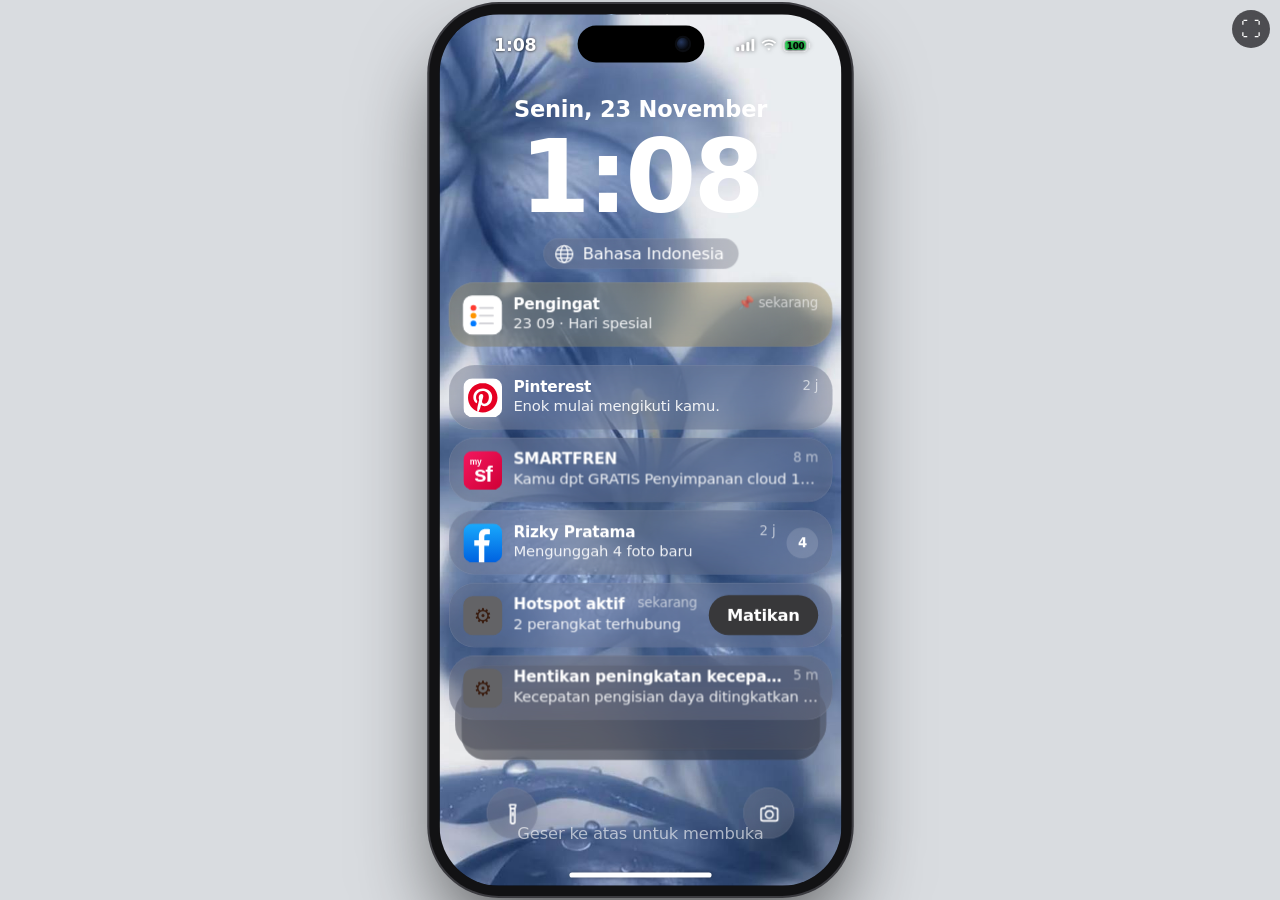
==== commit cc42c9d9: "Update index.html" ====
--- a/index.html
+++ b/index.html
@@ -837,9 +837,9 @@
 const IGBG0=`<svg viewBox="0 0 393 852" preserveAspectRatio="xMidYMid slice" style="position:absolute;inset:0;width:100%;height:100%"><defs><linearGradient id="igg" x1="0" y1="0" x2="0" y2="1"><stop offset="0" stop-color="#3a2a36"/><stop offset=".28" stop-color="#402c39"/><stop offset=".4" stop-color="#8f5a73"/><stop offset=".52" stop-color="#b8758f"/><stop offset=".78" stop-color="#b3718c"/><stop offset=".86" stop-color="#6f6a52"/><stop offset=".92" stop-color="#4a5b3b"/><stop offset="1" stop-color="#3f4c33"/></linearGradient></defs><rect width="393" height="852" fill="url(#igg)"/><path d="M118 250c-4 150-26 260-34 380-2 40 20 70 60 70h110c24-50 10-120 4-180-8-90 0-190 12-270z" fill="#5a3b2d" opacity=".9"/><g stroke="#ee7aa3" stroke-width="3.400" stroke-linecap="round" opacity=".85"><path d="M24 360l22-6M338 300l18-14M64 500l22 8M348 540l-14 20M252 660l8-26M300 420l-6 26M40 620l20 -4"/></g><g stroke="#68814f" stroke-width="2.600" stroke-linecap="round" opacity=".9">${Array.from({length:46},(_,i)=>`<path d="M${i*9} 852v-${60+(i*37%50)}"/>`).join('')}</g><g><circle cx="338" cy="760" r="16" fill="#8fa4d8"/><circle cx="338" cy="760" r="5" fill="#f3d36a"/><circle cx="22" cy="790" r="14" fill="#8fa4d8"/><circle cx="22" cy="790" r="4.500" fill="#f3d36a"/></g></svg>`;
 const IGBG=PIC('23283-50kb.jpg',IGBG0).replace('<img ','<img style="position:absolute;inset:0;width:100%;height:100%;object-fit:cover" ');
 const IGD=()=>{const N=[['i tried',0,'Catatan Anda','<small>⚑̸ Lokasi nonaktif</small>'],['<b>▮▮ the cure</b><span style="color:#9aa0ac">Olivia Rodrigo</span>',1,'shrain'],['<b>▮▮ Jatuh..</b><span style="color:#9aa0ac">Tulus</span>',2,'rizky.ptr_'],['<b>▮▮ Lost F..</b><span style="color:#9aa0ac">Rex Orang…</span>',3,'alvn_04']];
-const R=[['shrain','Sedang aktif',0,1,1,0],['jo.elmrt','Dikirim 7j lalu',1,0,0,0],['rainyquee','Dikirim 10j lalu',2,0,0,0],['dollkitty.xx','Aktif 58m yang lalu',3,0,0,0],['cunn.wijaya','Aktif 20m yang lalu',4,0,0,'st'],['mey','Dilihat Senin',5,0,0,0]];window.SOC&&(SOC.fix(R),R.forEach(r=>SOC.sub[r[0]]=r[1]));
+const R=[['shrain','Sedang aktif',0,1,1,0],['jo.elmrt','Dikirim 7j lalu',1,0,0,0],['rainyquee','Dikirim 10j lalu',2,0,0,0],['dollkitty.xx','Aktif 58m yang lalu',3,0,0,0],['cunn.wijaya','Aktif 20m yang lalu',4,0,0,'st'],['mey','Dilihat Senin',5,0,0,0]];window.SOC&&SOC.fix(R);
 const PIN_='<svg width="16" height="16" viewBox="0 0 24 24" fill="#a3a8b3"><path d="M14 3l7 7-2 1-3-.5-3.500 3.500.5 4-1.500 1.500-4-4-5 5-1-1 5-5-4-4L7.500 9.500l4 .5L15 6.500z"/></svg>';
-const row=r=>{const av=`<div class="igav${r[5]=='st'?' st':''}">${IGP(r[2],r[5]=='st'?56:60,r[5]=='blank',r[0])}${(window.SOC?SOC.on[r[0]]:r[4])?'<i class="igdot"></i>':''}</div>`,tx=`<div><b>${r[0]}${r[3]?PIN_:''}</b><span${window.SOC&&SOC.un[r[0]]?' style="color:#fff;font-weight:700"':''}>${window.SOC&&SOC.pv[r[0]]||(window.SOC&&SOC.on[r[0]]?'Sedang aktif':r[1])}</span></div>`;return `<button class="igrw" data-igc="${r[0]=='shrain'?1:r[0]}">${av}${tx}</button>`};
+const row=r=>{const av=`<div class="igav${r[5]=='st'?' st':''}">${IGP(r[2],r[5]=='st'?56:60,r[5]=='blank',r[0])}${r[4]||(window.SOC&&SOC.un[r[0]])?'<i class="igdot"></i>':''}</div>`,tx=`<div><b>${r[0]}${r[3]?PIN_:''}</b><span${window.SOC&&SOC.un[r[0]]?' style="color:#fff;font-weight:700"':''}>${window.SOC&&SOC.pv[r[0]]||r[1]}</span></div>`;return `<button class="igrw" data-igc="${r[0]=='shrain'?1:r[0]}">${av}${tx}</button>`};
 return `<div class="igd"><div class="igs0"><div class="igh0"><svg width="30" height="26" viewBox="0 0 30 26" fill="none" stroke="#fff" stroke-width="2.200" stroke-linecap="round"><circle cx="4" cy="4" r="2.200"/><circle cx="4" cy="13" r="2.200"/><circle cx="4" cy="22" r="2.200"/><path d="M11 4h16M11 13h16M11 22h16"/></svg><b>rainyquee <svg width="14" height="14" viewBox="0 0 24 24" fill="none" stroke="#fff" stroke-width="3" stroke-linecap="round" stroke-linejoin="round"><path d="m5 9 7 7 7-7"/></svg></b><span>${I('<path d="M3 17 9 11l4 4 8-9M15 6h6v6"/>',28)}${I('<path d="M12 4H6a3 3 0 0 0-3 3v11a3 3 0 0 0 3 3h11a3 3 0 0 0 3-3v-6"/><path d="M17.500 3.500a2.100 2.100 0 0 1 3 3L11 16l-4 1 1-4z"/>',28)}</span></div>
 <div class="igq">${I('<circle cx="11" cy="11" r="7"/><path d="m20 20-4-4"/>',24)}<span>Cari atau tanya Meta AI</span></div>
 <div class="ign">${N.map(n=>`<div><div class="nb2">${n[0]}</div>${IGP(n[1],70,0,n[2]=='Catatan Anda'?'rainyquee':n[2])}<div class="nm2${n[2]=='Catatan Anda'?' g':''}">${n[2]}</div>${n[3]||''}</div>`).join('')}</div>
@@ -855,7 +855,7 @@
  if(k=='m')return `<div class="igr m">${m[2]?`<span class="tm">${m[2]}</span>`:''}<div class="igb2 m${m.rx?' hr':''}" data-ix="${ix}">${lnk(esc(m[1]))}${m.rx?`<i class="igrx">${m.rx}</i>`:''}</div></div>`;
  return `<div class="igr t"><div class="slot">${m[2]?IGP(0,28,0,IGN):''}</div><div class="igb2 t${m.rx?' hr':''}" data-ix="${ix}">${m[1]}${m.rx?`<i class="igrx">${m.rx}</i>`:''}</div></div>`}).join('');
  setTimeout(()=>{const e=$('#igm');if(e)e.scrollTop=e.scrollHeight},0);
- return `<div class="igc">${IGBG}<div class="igt"><button class="bkk" data-b="1" aria-label="Kembali">${CH}</button><div class="igdw" style="position:relative;width:38px;height:38px">${IGP(0,38,0,IGN)}${window.SOC&&SOC.on[IGN]?'<i class="igdot" style="width:9px;height:9px;right:-2px;bottom:0;border-width:2px"></i>':''}</div><div class="tt"><b>${IGN}</b><span>${IGN=='shrain'?'Obrolan bisnis':window.SOC&&SOC.on[IGN]?'Aktif sekarang':'Instagram'}</span></div><span class="tr2"><button data-igcall="a" aria-label="Telepon" style="color:#fff;display:grid;place-items:center">${I('<path d="M5 4h4l2 5-2.500 1.500a11 11 0 0 0 5 5L15 13l5 2v4a2 2 0 0 1-2 2A16 16 0 0 1 3 6a2 2 0 0 1 2-2"/>',26)}</button><button data-igcall="v" aria-label="Panggilan video" style="color:#fff;display:grid;place-items:center">${I('<rect x="3" y="6" width="13" height="12" rx="3"/><path d="m16 11 5-3v8l-5-3"/>',26)}</button>${I('<path d="M5 21V4h13l-3 4.500 3 4.500H5"/>',26)}</span></div>
+ return `<div class="igc">${IGBG}<div class="igt"><button class="bkk" data-b="1" aria-label="Kembali">${CH}</button><div style="position:relative;width:38px;height:38px">${IGP(0,38,0,IGN)}<i class="igdot" style="width:9px;height:9px;right:-2px;bottom:0;border-width:2px"></i></div><div class="tt"><b>${IGN}</b><span>${IGN=='shrain'?'Obrolan bisnis':'Instagram'}</span></div><span class="tr2">${I('<path d="M5 4h4l2 5-2.500 1.500a11 11 0 0 0 5 5L15 13l5 2v4a2 2 0 0 1-2 2A16 16 0 0 1 3 6a2 2 0 0 1 2-2"/>',26)}${I('<rect x="3" y="6" width="13" height="12" rx="3"/><path d="m16 11 5-3v8l-5-3"/>',26)}${I('<path d="M5 21V4h13l-3 4.500 3 4.500H5"/>',26)}</span></div>
 <div class="igm" id="igm" style="bottom:calc(var(--kh,0px) + ${(kbo?66:90)+(IGRP?44:0)}px)">${body}</div>
 <div class="igi${T.ig.trim()?' hs':''}" style="padding-bottom:${kbo?10:34}px">${IGRP?`<div class="igrp"><div><b>Membalas ${IGRP.w=='m'?'diri sendiri':IGN}</b><span>${esc(IGRP.t)}</span></div><button data-lx="1" aria-label="Batal">✕</button></div>`:''}<div class="igpill"><button class="igcam" aria-label="Kamera">${I('<path d="M4 8h3l2-3h6l2 3h3v11H4z" fill="currentColor"/><circle cx="12" cy="13" r="3.500" fill="#ffb3c9" stroke="none"/>',26)}</button><div class="fld igf" data-f="ig"><span class="fv">${fld('ig')}</span></div><span class="igics">${I('<rect x="9" y="3" width="6" height="12" rx="3"/><path d="M5 11a7 7 0 0 0 14 0M12 18v3"/>',26)}${I('<rect x="3" y="4" width="18" height="16" rx="3"/><circle cx="9" cy="10" r="1.800"/><path d="m4 19 6-6 4 4 3-3 3 3"/>',26)}${I('<path d="M20 12a8 8 0 1 0-8 8h1c4 0 7-3 7-7zM20 12h-3a3 3 0 0 0-3 3v4"/><path d="M8 11v1M13 11v1M8.500 15c1 1 2.500 1.200 4 .5"/>',26)}${I('<circle cx="12" cy="12" r="9"/><path d="M12 8v8M8 12h8"/>',26)}</span><button class="igs" data-igs="1">Kirim</button></div></div></div>`};
 /* daftar lagu di app Musik ikut berubah saat lagu diputar/dijeda dari mana pun (pulau, pusat kontrol) */
@@ -1226,7 +1226,7 @@
 /* ===== Notifikasi random, DM & komentar IG, telepon dinamis ===== */
 (function(){
 const X=window.IGX,R=Math.random,pick=a=>a[R()*a.length|0],q=s=>document.querySelector(s),hr=()=>new Date().getHours();
-const SOC=window.SOC={th:{shrain:X.IGM,rainyquee:[['m',"rdr2\ngta5\nspiderman miles morales\nmarvel spiderman\nfarcry5\nuncharted\nre4\ndetroit become human\nbattlefield\nblack ops\nmiside\nfactorio\nbeamngdrive\ndome keeper\ndying light 2\nmount and blade\nplant vs zombi\nresident evil 2\nsenren banka\nschedule 1\nsnow runner\nthe last of us\ntotally accurate battle simulator\n7 days to die\nage of empires\ndoom eternal\nescape from tarkov\nelden ring nightreign\neuro truck simulator\nhearts of iron\ninternet cafe simulator\ninzoi\noblivion remastered\npoppy 6\nskyrim\nsubnautica\nsubnautica below zero\nwwe 2k25\nthe killing antidote\nbattlefield 6\ndave the driver\nfor the king\ngarry's mod\ngears 5\nghost runner 2\nleft 4 dead\nlethal company\nmanor lords\none piece 4\novercooked 2\npalworld\npokemon legends arceus\nready or not\nteardown"],['m','https://limewire.com/d/4w6mZ#apicuqJVmI']]},un:{},pv:{},ts:{},cu:{},hist:{},calls:{},icalls:{},on:{shrain:1},sub:{},busy:null,rc:[['mma','Kemarin'],['nad','Jumat'],['mma','Kamis']]};
+const SOC=window.SOC={th:{shrain:X.IGM,rainyquee:[['m',"rdr2\ngta5\nspiderman miles morales\nmarvel spiderman\nfarcry5\nuncharted\nre4\ndetroit become human\nbattlefield\nblack ops\nmiside\nfactorio\nbeamngdrive\ndome keeper\ndying light 2\nmount and blade\nplant vs zombi\nresident evil 2\nsenren banka\nschedule 1\nsnow runner\nthe last of us\ntotally accurate battle simulator\n7 days to die\nage of empires\ndoom eternal\nescape from tarkov\nelden ring nightreign\neuro truck simulator\nhearts of iron\ninternet cafe simulator\ninzoi\noblivion remastered\npoppy 6\nskyrim\nsubnautica\nsubnautica below zero\nwwe 2k25\nthe killing antidote\nbattlefield 6\ndave the driver\nfor the king\ngarry's mod\ngears 5\nghost runner 2\nleft 4 dead\nlethal company\nmanor lords\none piece 4\novercooked 2\npalworld\npokemon legends arceus\nready or not\nteardown"],['m','https://limewire.com/d/4w6mZ#apicuqJVmI']]},un:{},pv:{},ts:{},cu:{},hist:{},calls:{},rc:[['mma','Kemarin'],['nad','Jumat'],['mma','Kamis']]};
 const LH={},pk=(k,L)=>{const h=LH[k]=LH[k]||[];let i,g=0;do{i=R()*L.length|0}while(h.includes(i)&&g++<30);h.push(i);if(h.length>Math.min(4,L.length-1))h.shift();return L[i]};
 const MP=['woi rai, kenapa? gue lagi main nih','bentar, gue pause dulu gamenya','ntar futsal nggak? kita kurang satu orang','lu udah ngerjain tugas belum? gue belum sama sekali','ngapain nelpon, chat aja napa','wah tumben, ada apaan?','bro gue lagi di jalan, ngomong cepet','kopi kampus buka sampe jam delapan lho','lu jadi cerita ke dia nggak? penasaran gue','bentar, gue lagi makan, lanjut ntar ya','eh lu tau nggak, gue baru denger kabar aneh'];
 const MA=[['yaelah rai, baru aja nelpon','apaan sih lu, spam amat'],['WOI! lu kenapa sih nelpon mulu?!','gue lagi sibuk bro, jangan ganggu!'],['gue matiin ya! lu ganggu banget!','udah, nomor lu gue mute!']];
@@ -1257,7 +1257,7 @@
 SOC.badge=()=>Object.values(SOC.un).concat(Object.values(SOC.cu)).reduce((a,b)=>a+(b||0),0);
 SOC.fix=L=>{Object.keys(SOC.th).forEach(n=>{if(n!='shrain'&&SOC.th[n].length&&!L.some(r=>r[0]==n))L.unshift([n,'',L.length%6,0,0,0])});L.sort((a,b)=>(SOC.ts[b[0]]||0)-(SOC.ts[a[0]]||0))};
 const inChat=n=>app=='ig'&&sv=='igc'&&X.IGN==n;
-function push(n,t){SOC.act(n,45e3+R()*6e4);const th=SOC.thread(n),l=th[th.length-1];if(l&&l[0]=='t')l[2]=0;th.push(['t',t,1]);SOC.pv[n]=t.slice(0,34);SOC.ts[n]=Date.now();
+function push(n,t){const th=SOC.thread(n),l=th[th.length-1];if(l&&l[0]=='t')l[2]=0;th.push(['t',t,1]);SOC.pv[n]=t.slice(0,34);SOC.ts[n]=Date.now();
  if(inChat(n)){tone(1318,.1,.04);page(1)}else{SOC.un[n]=(SOC.un[n]||0)+1;if(app=='ig'&&sv=='igd')page(1);else if(!app&&typeof home=='function')home()}}
 SOC.sent=(n,s)=>{if(n=='rainyquee'){SOC.ts[n]=Date.now();SOC.pv[n]='Anda: '+s.slice(0,28);return}const id=BY[n],P=id&&PE[id],now=Date.now(),H=(SOC.hist[n]=(SOC.hist[n]||[]).filter(t=>now-t<45e3));H.push(now);SOC.ts[n]=now;SOC.pv[n]='Anda: '+s.slice(0,28);SOC.un[n]=0;
  const lv=Math.min(3,H.length-2-(P?P.tol:1));let t;
@@ -1275,7 +1275,6 @@
 function share(){const o=document.createElement('div');o.className='al';o.style.cssText='align-items:end;padding:0;z-index:96';
  o.innerHTML=`<div style="width:100%;background:#1c1f26;border-radius:20px 20px 0 0;padding:14px 0 30px;color:#fff;max-height:72%;overflow:auto"><div style="text-align:center;font-weight:700;padding-bottom:8px">Kirim ke</div>${CW.filter(n=>n!='kopi.kampus').concat('shrain').map(n=>`<div style="display:flex;align-items:center;gap:12px;padding:8px 18px">${X.IGP(0,44,0,n)}<b style="flex:1">${n}</b><button data-shs="${n}" style="padding:7px 18px;border-radius:8px;background:#0095f6;color:#fff;font-weight:600">Kirim</button></div>`).join('')}<button data-shx="1" style="display:block;margin:10px auto 0;color:#a8adb8">Tutup</button></div>`;q('#ph').appendChild(o)}
 document.addEventListener('click',e=>{if(app!='ig')return;const t=e.target;let b;
-  if(b=t.closest('[data-igcall]')){if(sv=='igc')igCall(X.IGN,b.dataset.igcall=='v');return}
  if(t.closest('[data-igcm]')){sv='igcm';page();return}
  if(b=t.closest('[data-clk]')){const c=X.IGPS[X.IGI].cm[+b.dataset.clk];c[3]=c[3]?0:1;c[2]=(c[2]||0)+(c[3]?1:-1);b.textContent=c[3]?'♥':'♡';b.style.color=c[3]?'#ff3040':'#a8adb8';const l=b.parentElement.querySelector('.lk');if(l)l.textContent=(c[2]?c[2]+' suka · ':'')+'Balas';tone(c[3]?1200:700,.04,.03);b.animate([{transform:'scale(1.5)'},{transform:'none'}],220);return}
  if(t.closest('[data-igsh]')){closeKb();share();return}
@@ -1317,75 +1316,6 @@
  q('#ph').appendChild(d);q('#sb').classList.remove('dk');q('#hb').classList.remove('dk');tone(440,.4,.04);
  const end=ms=>_st(()=>{if(d.isConnected){d.remove();app&&page(1)}},ms);
  _st(()=>{if(!d.isConnected)return;const s=d.querySelector('.cs2');if(tx){s.textContent='"'+tx+'"';tone(520,.12,.04);if(lv>=3||(lv==2&&R()<.4))end(3800)}else{s.textContent='tidak dijawab…';end(2200)}},1800+R()*1800)};
-/* ---- titik hijau (aktif) ---- */
-const DOTH='<i class="igdot" style="width:9px;height:9px;right:-2px;bottom:0;border-width:2px"></i>',ONT={},FIXD=['shrain','rainyquee'];
-SOC.set=(n,v)=>{v=v?1:0;if(FIXD.includes(n)||(SOC.on[n]?1:0)==v)return;SOC.on[n]=v;SOC.paint(n)};
-SOC.act=(n,ms)=>{if(FIXD.includes(n))return;clearTimeout(ONT[n]);SOC.set(n,1);const off=()=>{if(SOC.busy==n){ONT[n]=_st(off,15e3);return}delete ONT[n];SOC.set(n,0)};ONT[n]=_st(off,ms)};
-SOC.paint=n=>{if(app!='ig')return;const on=!!SOC.on[n];
- if(sv=='igd'){const b=q('.igrw[data-igc="'+n+'"]');if(!b)return;const av=b.querySelector('.igav'),d=av&&av.querySelector('.igdot');if(on&&av&&!d)av.insertAdjacentHTML('beforeend','<i class="igdot"></i>');else if(!on&&d)d.remove();
-  if(!SOC.pv[n]){const sp=b.querySelector('span');if(sp)sp.textContent=on?'Sedang aktif':(SOC.sub[n]||'')}}
- else if(sv=='igc'&&X.IGN==n){const w=q('.igt .igdw'),d=w&&w.querySelector('.igdot');if(w){if(on&&!d)w.insertAdjacentHTML('beforeend',DOTH);else if(!on&&d)d.remove()}
-  const sp=q('.igt .tt span');if(sp)sp.textContent=on?'Aktif sekarang':'Instagram'}};
-const POOL=['jo.elmrt','dollkitty.xx','cunn.wijaya','mey','nadiaaa','dimas.futsal','rizky.ptr_','alvn_04','kopi.kampus'];
-if(R()<.6)SOC.act(pick(POOL),40e3+R()*6e4);
-(function lp(){_st(()=>{try{if(R()<.6){const n=pick(POOL.filter(x=>!SOC.on[x]));if(n)SOC.act(n,35e3+R()*95e3)}}catch(err){}lp()},12e3+R()*18e3)})();
-
-/* ---- telepon & video call IG ---- */
-const VG=['eh bentar, jangan lihat mukaku dulu wkwk','hah ini video call? aku kira telpon biasa','bentar, rambutku berantakan banget','kamu kelihatan jelas banget, sinyalnya bagus','suaraku kedengeran nggak? kameranya kebalik nih','kamu lagi di mana itu? kok agak gelap','lagi di kamar nih, jangan ketawa ya','kameraku burem ya? bentar kugeser','muka kamu ngantuk banget, belum tidur?','aku matiin kamera dikit ya, hemat kuota','halo? kelihatan nggak aku di situ?','bentar, aku cari cahaya yang lebih terang'];
-const SHV=['rai?! tumben video call, bentar aku rapiin rambut dulu','hehe kamu kelihatan capek, udah makan belum?','bentar, kameraku kebalik, aku benerin dulu','lihat nih, kardus bukunya udah numpuk banyak','ayah lagi lewat di belakang, jangan ngomong keras ya','kamu lagi di kos? kok kamarmu rapi banget','aku cuma bisa video call bentar, abis ini lanjut beres-beres','jangan screenshot ya, mukaku lagi nggak siap','suaramu jelas, tapi gambarnya agak patah-patah','kapan-kapan kita video call lebih lama ya'];
-const CP={};
-Object.keys(PE).forEach(k=>{const P=PE[k];if(P.ig)CP[P.ig]={L:P.L,V:VG,A:P.A,tol:P.tol}});
-CP.shrain.V=SHV;
-CP['mey']={tol:0,V:VG,L:['halo kak rai? kaget banget kakak nelpon','eh iya kak, ada apa ya?','aduh kak, aku lagi di kelas, bentar ya','kak, suaranya kecil, bisa lebih keras?','hehe makasih ya kak udah nelpon','kak, aku masih bingung, kok tiba-tiba nelpon','bentar kak, aku keluar kelas dulu','iya kak, fotonya nanti kukirim ya','kak rai ternyata ramah ya','aduh sinyal aku putus-putus nih kak'],A:[['kak, tadi kan udah nelpon, ada apa ya?','kak, aku agak bingung nih kok nelpon lagi'],['kak, aku lagi sibuk, jangan nelpon terus dong','kak, mohon jangan spam telpon ya'],['kak, aku tutup ya, tolong jangan telpon lagi','maaf kak, aku nggak nyaman, aku matiin']]};
-CP['jo.elmrt']={tol:1,V:VG,L:['woi rai! tumben nelpon, ada apa?','anjir lama banget nggak denger suara lu','bentar, gue di warkop, berisik banget','lu masih di Semarang nggak sekarang?','santai rai, gue lagi nyetir, ngomong cepet','wah tumben, lu butuh bantuan apa?','gue baru mau nanya kabar lu loh','hahaha suara lu masih sama aja','bentar, gue minggir dulu biar jelas','nanti kita ketemu aja deh, ngobrol langsung'],A:[['yaelah rai, baru aja nelpon','santai dong, gue lagi ada urusan'],['rai, serius deh lu ngapain nelpon terus','gue lagi sibuk, nanti gue kabarin'],['udah ya rai, gue matiin, jangan ganggu','lu spam banget, gue mute nih']]};
-CP['dollkitty.xx']={tol:0,V:VG,L:['halo? ini siapa ya... oh rai!','eh kamu beneran nelpon, aku kira bercanda','hehe halo, lagi apa nih?','bentar ya aku kecilin musiknya dulu','kok tiba-tiba nelpon, ada yang penting?','aku lagi rebahan nih, ngantuk banget','suaramu beda dari yang kubayangin wkwk','bentar, kucing aku lompat ke laptop','follow back-nya udah kamu lakuin kan?','hihi aku salting, bentar'],A:[['eh, barusan udah nelpon deh','kenapa nelpon lagi? aku jadi bingung'],['aku lagi sibuk nih, jangan nelpon terus ya','kamu agak spam deh, aku risih'],['aku tutup ya, tolong jangan telpon lagi','udah cukup, aku matiin dan aku mute']]};
-CP['cunn.wijaya']={tol:1,V:VG,L:['halo? ini beneran Rai yang main futsal?','oh iya halo, kebetulan banget kamu nelpon','bentar gue keluar dulu, lagi ada orang','jadi fotonya waktu turnamen kemarin ya?','gue Cunn, temennya Dimas, masih inget?','wah, suara lu lebih berat dari bayangan gue','nanti gue ikut futsal sabtu kalo ada slot','bentar, sinyal gue jelek di sini','lu main posisi apa biasanya?','ntar kita sparing bareng ya'],A:[['bro, baru aja nelpon, ada apaan?','lu nelpon lagi? ada yang ketinggalan?'],['bro, jangan spam telpon dong','gue lagi sibuk, stop ya'],['udah, gue matiin, jangan telpon lagi','lu ganggu banget, gue blok nih']]};
-CP['kopi.kampus']={tol:0,V:['Maaf kak, kami belum melayani video call','Kak, untuk pesanan silakan lewat chat ya','Mohon maaf kak, kamera kami sedang tidak aktif','Kak, kami lagi sibuk melayani antrean','Maaf kak, lebih cepat kalau lewat DM','Kami tidak bisa video call ya kak, maaf','Mohon tunggu sebentar ya kak, kami cek dulu','Kak, bisa kirim pesanan lewat chat saja?','Terima kasih sudah menghubungi Kopi Kampus','Maaf kak, sinyal video kami kurang bagus'],L:['Halo, dengan Kopi Kampus, ada yang bisa kami bantu?','Selamat datang kak, mau pesan kopi susu?','Mohon tunggu sebentar ya kak, kami cek dulu','Kopi susunya sudah siap diambil kak','Maaf kak, kami lebih cepat dibalas lewat chat','Promo beli 2 gratis 1 masih berlaku hari ini','Untuk pesanan, kakak bisa kirim lewat DM ya','Kami buka sampai jam delapan malam kak','Maaf kak, suara kurang jelas, bisa diulang?','Terima kasih sudah menghubungi Kopi Kampus kak'],A:[['Kak, tadi sudah menelepon, ada tambahan pesanan?','Maaf kak, silakan tulis pesanan lewat chat saja'],['Kak, mohon jangan menelepon berulang kali ya','Kami sedang melayani pelanggan lain kak'],['Maaf kak, kami tutup telepon, silakan chat saja','Panggilan berulang kami anggap spam kak']]};
-const BYE=['oke ya, aku tutup dulu','udah dulu ya, nanti lanjut','aku harus pergi nih, dadah','yaudah ya, sampai nanti'];
-const fmt=x=>(x/60|0)+':'+String(x%60).padStart(2,'0');
-(function(){const c=document.createElement('style');c.textContent=`.cl.igcl{background:#0b0e14;padding:0;gap:0;display:block;overflow:hidden}
-.igcl .igbg{position:absolute;inset:-40px;filter:blur(30px) brightness(.45);transform:scale(1.2)}.igcl.vid .igbg{filter:blur(8px) brightness(.8)}
-.igcl .igbg>*{width:100%!important;height:100%!important;border-radius:0!important}
-.igcl .igtop{position:absolute;left:0;right:0;top:0;padding:74px 24px 0;text-align:center;z-index:2}
-.cl.igcl .cn{font-size:26px;font-weight:700}.igcl .igst{font-size:16px;color:#fffc;margin-top:6px;text-shadow:0 1px 4px #0008}
-.igcl .igav2{position:absolute;left:50%;top:230px;transform:translateX(-50%);z-index:2}.igcl.vid .igav2{display:none}
-.igcl .igme{position:absolute;right:16px;top:110px;width:96px;height:140px;border-radius:16px;background:#1b1f27;display:none;place-items:center;z-index:3;overflow:hidden;border:1px solid #fff3;font-size:12px;color:#fffb}
-.igcl.vid .igme{display:grid}.igcl.nocam .igme{display:none}
-.igcl .igcap{position:absolute;left:24px;right:24px;bottom:190px;margin:auto;width:fit-content;max-width:300px;background:#000a;border-radius:16px;padding:10px 14px;font-size:16px;line-height:1.3;opacity:0;transition:opacity .3s;z-index:2}.igcl .igcap.on{opacity:1}
-.igcl .igcs{position:absolute;left:0;right:0;bottom:64px;display:flex;justify-content:center;gap:18px;z-index:3}
-.igcl .igcb{width:62px;height:62px;border-radius:50%;background:#ffffff2b;display:grid;place-items:center;color:#fff;-webkit-backdrop-filter:blur(8px);backdrop-filter:blur(8px)}.igcl .igcb.on{background:#fff;color:#111}
-.igcl .igcb.end{background:#ff3b30;color:#fff}.igcl .igcb.end svg{transform:rotate(135deg)}`;document.head.appendChild(c)})();
-function igCall(n,vid){
- if(q('#ph .cl'))return;
- if(n=='rainyquee'){typeof toast=='function'&&toast('Tidak bisa menelepon diri sendiri');return}
- const P=CP[n]||CP.mey,now=Date.now(),H=(SOC.icalls[n]=(SOC.icalls[n]||[]).filter(t=>now-t<18e4));H.push(now);
- const lv=Math.min(3,H.length-1-P.tol),on=!!SOC.on[n];
- let pa=n=='shrain'?.97:on?.88:.28;if(lv>=3)pa*=.4;
- const ans=R()<pa,spam=lv>0&&ans,I=X.I;
- closeKb();SOC.busy=n;
- const ic={sp:'<path d="M4 9v6h4l5 4V5L8 9z"/><path d="M16 9a4 4 0 0 1 0 6M18.5 6.5a8 8 0 0 1 0 11"/>',cam:'<rect x="3" y="6" width="13" height="12" rx="3"/><path d="m16 11 5-3v8l-5-3"/>',mic:'<rect x="9" y="3" width="6" height="12" rx="3"/><path d="M5 11a7 7 0 0 0 14 0M12 18v3"/>',flip:'<path d="M4 12a8 8 0 0 1 14-5l2 2M20 12a8 8 0 0 1-14 5l-2-2"/><path d="M20 4v5h-5M4 20v-5h5"/>',end:'<path d="M5 4h4l2 5-2.500 1.500a11 11 0 0 0 5 5L15 13l5 2v4a2 2 0 0 1-2 2A16 16 0 0 1 3 6a2 2 0 0 1 2-2"/>'};
- const b=(k,t)=>`<button class="igcb${k=='end'?' end':''}" ${k=='end'?'data-end="1"':'data-igt="'+k+'"'} aria-label="${t}">${I(ic[k],28)}</button>`;
- const d=document.createElement('div');d.className='cl igcl'+(vid?' vid':'');
- d.innerHTML=`<div class="igbg">${X.IGP(0,560,0,n)}</div><div class="igtop"><div class="cn">${n}</div><div class="igst">${vid?'Memanggil video…':'Memanggil…'}</div></div><div class="igav2">${X.IGP(0,150,0,n)}</div><div class="igme">${X.IGP(0,56,0,'rainyquee')}<span>Kamu</span></div><div class="igcap"></div><div class="igcs">${vid?b('cam','Kamera')+b('flip','Balik')+b('mic','Mikrofon'):b('sp','Speaker')+b('cam','Video')+b('mic','Mikrofon')}${b('end','Akhiri')}</div>`;
- q('#ph').appendChild(d);q('#sb').classList.remove('dk');q('#hb').classList.remove('dk');
- const st=d.querySelector('.igst'),cap=d.querySelector('.igcap');let conn=0,secs=0,done=0,rej=0,iv;
- const say=t=>{if(!d.isConnected||done)return;cap.textContent=t;cap.classList.add('on');tone(520,.12,.04)};
- const fin=()=>{if(done)return;done=1;clearInterval(iv);if(SOC.busy==n)SOC.busy=null;
-  const w='Panggilan '+(vid?'video':'suara'),txt=conn?w+' · '+fmt(secs):w+(rej?' ditolak':' tak terjawab');
-  SOC.thread(n).push(['sp',txt]);SOC.pv[n]=txt;SOC.ts[n]=Date.now();SOC.un[n]=0;if(d.isConnected)d.remove();
-  if(app=='ig'&&(sv=='igd'||(sv=='igc'&&X.IGN==n)))page(1);
-  if(!conn&&rej)_st(()=>push(n,pk(n+'rj',P.A[2])),1800+R()*1500)};
- d.addEventListener('click',e=>{e.stopPropagation();if(e.target.closest('[data-end]')){fin();return}const t=e.target.closest('[data-igt]');if(!t)return;t.classList.toggle('on');if(t.dataset.igt=='cam'&&vid)d.classList.toggle('nocam');tone(900,.03,.02)});
- iv=setInterval(()=>{if(!d.isConnected){fin();return}if(conn)st.textContent=fmt(++secs)},1000);
- const ring=()=>{if(d.isConnected&&!conn&&!done){tone(440,.35,.03);_st(ring,1600)}};ring();
- _st(()=>{if(!d.isConnected||done)return;
-  if(!ans){rej=lv>=2?1:0;st.textContent=rej?'Panggilan ditolak':'Tidak dijawab…';tone(300,.2,.04);_st(fin,2000);return}
-  conn=1;SOC.act(n,7e4+R()*6e4);st.textContent='0:00';tone(660,.1,.04);
-  const L=spam?P.A[lv-1].slice():[pk(n+'c'+(vid?'v':'a'),vid?P.V:P.L),pk(n+'c'+(vid?'v':'a'),vid?P.V:P.L),pk(n+'c'+(vid?'v':'a'),vid?P.V:P.L)],gap=spam?3200:7e3;
-  L.forEach((t,i)=>_st(()=>say(t),900+i*gap));
-  if(!spam)_st(()=>say(pick(BYE)),900+L.length*gap);
-  _st(fin,900+L.length*gap+(spam?900:2400))},2000+R()*2500)}
-
 })();
 
 </script>
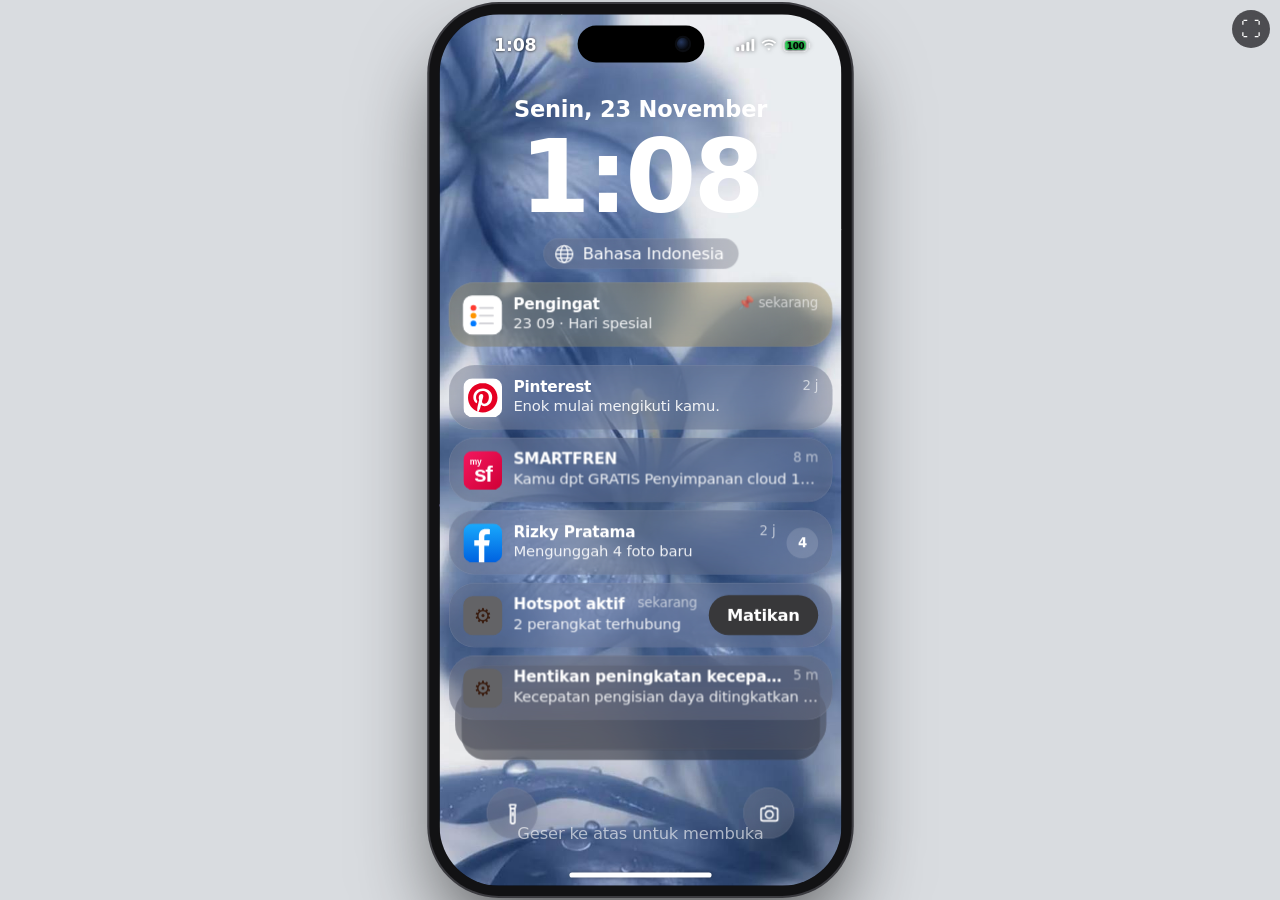
==== commit e48f9541: "Update print statement from 'Hello' to 'Goodbye'" ====
--- a/index.html
+++ b/index.html
@@ -837,9 +837,9 @@
 const IGBG0=`<svg viewBox="0 0 393 852" preserveAspectRatio="xMidYMid slice" style="position:absolute;inset:0;width:100%;height:100%"><defs><linearGradient id="igg" x1="0" y1="0" x2="0" y2="1"><stop offset="0" stop-color="#3a2a36"/><stop offset=".28" stop-color="#402c39"/><stop offset=".4" stop-color="#8f5a73"/><stop offset=".52" stop-color="#b8758f"/><stop offset=".78" stop-color="#b3718c"/><stop offset=".86" stop-color="#6f6a52"/><stop offset=".92" stop-color="#4a5b3b"/><stop offset="1" stop-color="#3f4c33"/></linearGradient></defs><rect width="393" height="852" fill="url(#igg)"/><path d="M118 250c-4 150-26 260-34 380-2 40 20 70 60 70h110c24-50 10-120 4-180-8-90 0-190 12-270z" fill="#5a3b2d" opacity=".9"/><g stroke="#ee7aa3" stroke-width="3.400" stroke-linecap="round" opacity=".85"><path d="M24 360l22-6M338 300l18-14M64 500l22 8M348 540l-14 20M252 660l8-26M300 420l-6 26M40 620l20 -4"/></g><g stroke="#68814f" stroke-width="2.600" stroke-linecap="round" opacity=".9">${Array.from({length:46},(_,i)=>`<path d="M${i*9} 852v-${60+(i*37%50)}"/>`).join('')}</g><g><circle cx="338" cy="760" r="16" fill="#8fa4d8"/><circle cx="338" cy="760" r="5" fill="#f3d36a"/><circle cx="22" cy="790" r="14" fill="#8fa4d8"/><circle cx="22" cy="790" r="4.500" fill="#f3d36a"/></g></svg>`;
 const IGBG=PIC('23283-50kb.jpg',IGBG0).replace('<img ','<img style="position:absolute;inset:0;width:100%;height:100%;object-fit:cover" ');
 const IGD=()=>{const N=[['i tried',0,'Catatan Anda','<small>⚑̸ Lokasi nonaktif</small>'],['<b>▮▮ the cure</b><span style="color:#9aa0ac">Olivia Rodrigo</span>',1,'shrain'],['<b>▮▮ Jatuh..</b><span style="color:#9aa0ac">Tulus</span>',2,'rizky.ptr_'],['<b>▮▮ Lost F..</b><span style="color:#9aa0ac">Rex Orang…</span>',3,'alvn_04']];
-const R=[['shrain','Sedang aktif',0,1,1,0],['jo.elmrt','Dikirim 7j lalu',1,0,0,0],['rainyquee','Dikirim 10j lalu',2,0,0,0],['dollkitty.xx','Aktif 58m yang lalu',3,0,0,0],['cunn.wijaya','Aktif 20m yang lalu',4,0,0,'st'],['mey','Dilihat Senin',5,0,0,0]];window.SOC&&SOC.fix(R);
+const R=[['shrain','Sedang aktif',0,1,1,0],['jo.elmrt','Dikirim 7j lalu',1,0,0,0],['rainyquee','Dikirim 10j lalu',2,0,0,0],['dollkitty.xx','Aktif 58m yang lalu',3,0,0,0],['cunn.wijaya','Aktif 20m yang lalu',4,0,0,'st'],['mey','Dilihat Senin',5,0,0,0]];window.SOC&&(SOC.fix(R),R.forEach(r=>SOC.sub[r[0]]=r[1]));
 const PIN_='<svg width="16" height="16" viewBox="0 0 24 24" fill="#a3a8b3"><path d="M14 3l7 7-2 1-3-.5-3.500 3.500.5 4-1.500 1.500-4-4-5 5-1-1 5-5-4-4L7.500 9.500l4 .5L15 6.500z"/></svg>';
-const row=r=>{const av=`<div class="igav${r[5]=='st'?' st':''}">${IGP(r[2],r[5]=='st'?56:60,r[5]=='blank',r[0])}${r[4]||(window.SOC&&SOC.un[r[0]])?'<i class="igdot"></i>':''}</div>`,tx=`<div><b>${r[0]}${r[3]?PIN_:''}</b><span${window.SOC&&SOC.un[r[0]]?' style="color:#fff;font-weight:700"':''}>${window.SOC&&SOC.pv[r[0]]||r[1]}</span></div>`;return `<button class="igrw" data-igc="${r[0]=='shrain'?1:r[0]}">${av}${tx}</button>`};
+const row=r=>{const av=`<div class="igav${r[5]=='st'?' st':''}">${IGP(r[2],r[5]=='st'?56:60,r[5]=='blank',r[0])}${(window.SOC?SOC.on[r[0]]:r[4])?'<i class="igdot"></i>':''}</div>`,tx=`<div><b>${r[0]}${r[3]?PIN_:''}</b><span${window.SOC&&SOC.un[r[0]]?' style="color:#fff;font-weight:700"':''}>${window.SOC&&SOC.pv[r[0]]||(window.SOC&&SOC.on[r[0]]?'Sedang aktif':r[1])}</span></div>`;return `<button class="igrw" data-igc="${r[0]=='shrain'?1:r[0]}">${av}${tx}</button>`};
 return `<div class="igd"><div class="igs0"><div class="igh0"><svg width="30" height="26" viewBox="0 0 30 26" fill="none" stroke="#fff" stroke-width="2.200" stroke-linecap="round"><circle cx="4" cy="4" r="2.200"/><circle cx="4" cy="13" r="2.200"/><circle cx="4" cy="22" r="2.200"/><path d="M11 4h16M11 13h16M11 22h16"/></svg><b>rainyquee <svg width="14" height="14" viewBox="0 0 24 24" fill="none" stroke="#fff" stroke-width="3" stroke-linecap="round" stroke-linejoin="round"><path d="m5 9 7 7 7-7"/></svg></b><span>${I('<path d="M3 17 9 11l4 4 8-9M15 6h6v6"/>',28)}${I('<path d="M12 4H6a3 3 0 0 0-3 3v11a3 3 0 0 0 3 3h11a3 3 0 0 0 3-3v-6"/><path d="M17.500 3.500a2.100 2.100 0 0 1 3 3L11 16l-4 1 1-4z"/>',28)}</span></div>
 <div class="igq">${I('<circle cx="11" cy="11" r="7"/><path d="m20 20-4-4"/>',24)}<span>Cari atau tanya Meta AI</span></div>
 <div class="ign">${N.map(n=>`<div><div class="nb2">${n[0]}</div>${IGP(n[1],70,0,n[2]=='Catatan Anda'?'rainyquee':n[2])}<div class="nm2${n[2]=='Catatan Anda'?' g':''}">${n[2]}</div>${n[3]||''}</div>`).join('')}</div>
@@ -855,7 +855,7 @@
  if(k=='m')return `<div class="igr m">${m[2]?`<span class="tm">${m[2]}</span>`:''}<div class="igb2 m${m.rx?' hr':''}" data-ix="${ix}">${lnk(esc(m[1]))}${m.rx?`<i class="igrx">${m.rx}</i>`:''}</div></div>`;
  return `<div class="igr t"><div class="slot">${m[2]?IGP(0,28,0,IGN):''}</div><div class="igb2 t${m.rx?' hr':''}" data-ix="${ix}">${m[1]}${m.rx?`<i class="igrx">${m.rx}</i>`:''}</div></div>`}).join('');
  setTimeout(()=>{const e=$('#igm');if(e)e.scrollTop=e.scrollHeight},0);
- return `<div class="igc">${IGBG}<div class="igt"><button class="bkk" data-b="1" aria-label="Kembali">${CH}</button><div style="position:relative;width:38px;height:38px">${IGP(0,38,0,IGN)}<i class="igdot" style="width:9px;height:9px;right:-2px;bottom:0;border-width:2px"></i></div><div class="tt"><b>${IGN}</b><span>${IGN=='shrain'?'Obrolan bisnis':'Instagram'}</span></div><span class="tr2">${I('<path d="M5 4h4l2 5-2.500 1.500a11 11 0 0 0 5 5L15 13l5 2v4a2 2 0 0 1-2 2A16 16 0 0 1 3 6a2 2 0 0 1 2-2"/>',26)}${I('<rect x="3" y="6" width="13" height="12" rx="3"/><path d="m16 11 5-3v8l-5-3"/>',26)}${I('<path d="M5 21V4h13l-3 4.500 3 4.500H5"/>',26)}</span></div>
+ return `<div class="igc">${IGBG}<div class="igt"><button class="bkk" data-b="1" aria-label="Kembali">${CH}</button><div class="igdw" style="position:relative;width:38px;height:38px">${IGP(0,38,0,IGN)}${window.SOC&&SOC.on[IGN]?'<i class="igdot" style="width:9px;height:9px;right:-2px;bottom:0;border-width:2px"></i>':''}</div><div class="tt"><b>${IGN}</b><span>${IGN=='shrain'?'Obrolan bisnis':window.SOC&&SOC.on[IGN]?'Aktif sekarang':'Instagram'}</span></div><span class="tr2"><button data-igcall="a" aria-label="Telepon" style="color:#fff;display:grid;place-items:center">${I('<path d="M5 4h4l2 5-2.500 1.500a11 11 0 0 0 5 5L15 13l5 2v4a2 2 0 0 1-2 2A16 16 0 0 1 3 6a2 2 0 0 1 2-2"/>',26)}</button><button data-igcall="v" aria-label="Panggilan video" style="color:#fff;display:grid;place-items:center">${I('<rect x="3" y="6" width="13" height="12" rx="3"/><path d="m16 11 5-3v8l-5-3"/>',26)}</button>${I('<path d="M5 21V4h13l-3 4.500 3 4.500H5"/>',26)}</span></div>
 <div class="igm" id="igm" style="bottom:calc(var(--kh,0px) + ${(kbo?66:90)+(IGRP?44:0)}px)">${body}</div>
 <div class="igi${T.ig.trim()?' hs':''}" style="padding-bottom:${kbo?10:34}px">${IGRP?`<div class="igrp"><div><b>Membalas ${IGRP.w=='m'?'diri sendiri':IGN}</b><span>${esc(IGRP.t)}</span></div><button data-lx="1" aria-label="Batal">✕</button></div>`:''}<div class="igpill"><button class="igcam" aria-label="Kamera">${I('<path d="M4 8h3l2-3h6l2 3h3v11H4z" fill="currentColor"/><circle cx="12" cy="13" r="3.500" fill="#ffb3c9" stroke="none"/>',26)}</button><div class="fld igf" data-f="ig"><span class="fv">${fld('ig')}</span></div><span class="igics">${I('<rect x="9" y="3" width="6" height="12" rx="3"/><path d="M5 11a7 7 0 0 0 14 0M12 18v3"/>',26)}${I('<rect x="3" y="4" width="18" height="16" rx="3"/><circle cx="9" cy="10" r="1.800"/><path d="m4 19 6-6 4 4 3-3 3 3"/>',26)}${I('<path d="M20 12a8 8 0 1 0-8 8h1c4 0 7-3 7-7zM20 12h-3a3 3 0 0 0-3 3v4"/><path d="M8 11v1M13 11v1M8.500 15c1 1 2.500 1.200 4 .5"/>',26)}${I('<circle cx="12" cy="12" r="9"/><path d="M12 8v8M8 12h8"/>',26)}</span><button class="igs" data-igs="1">Kirim</button></div></div></div>`};
 /* daftar lagu di app Musik ikut berubah saat lagu diputar/dijeda dari mana pun (pulau, pusat kontrol) */
@@ -1226,7 +1226,7 @@
 /* ===== Notifikasi random, DM & komentar IG, telepon dinamis ===== */
 (function(){
 const X=window.IGX,R=Math.random,pick=a=>a[R()*a.length|0],q=s=>document.querySelector(s),hr=()=>new Date().getHours();
-const SOC=window.SOC={th:{shrain:X.IGM,rainyquee:[['m',"rdr2\ngta5\nspiderman miles morales\nmarvel spiderman\nfarcry5\nuncharted\nre4\ndetroit become human\nbattlefield\nblack ops\nmiside\nfactorio\nbeamngdrive\ndome keeper\ndying light 2\nmount and blade\nplant vs zombi\nresident evil 2\nsenren banka\nschedule 1\nsnow runner\nthe last of us\ntotally accurate battle simulator\n7 days to die\nage of empires\ndoom eternal\nescape from tarkov\nelden ring nightreign\neuro truck simulator\nhearts of iron\ninternet cafe simulator\ninzoi\noblivion remastered\npoppy 6\nskyrim\nsubnautica\nsubnautica below zero\nwwe 2k25\nthe killing antidote\nbattlefield 6\ndave the driver\nfor the king\ngarry's mod\ngears 5\nghost runner 2\nleft 4 dead\nlethal company\nmanor lords\none piece 4\novercooked 2\npalworld\npokemon legends arceus\nready or not\nteardown"],['m','https://limewire.com/d/4w6mZ#apicuqJVmI']]},un:{},pv:{},ts:{},cu:{},hist:{},calls:{},rc:[['mma','Kemarin'],['nad','Jumat'],['mma','Kamis']]};
+const SOC=window.SOC={th:{shrain:X.IGM,rainyquee:[['m',"rdr2\ngta5\nspiderman miles morales\nmarvel spiderman\nfarcry5\nuncharted\nre4\ndetroit become human\nbattlefield\nblack ops\nmiside\nfactorio\nbeamngdrive\ndome keeper\ndying light 2\nmount and blade\nplant vs zombi\nresident evil 2\nsenren banka\nschedule 1\nsnow runner\nthe last of us\ntotally accurate battle simulator\n7 days to die\nage of empires\ndoom eternal\nescape from tarkov\nelden ring nightreign\neuro truck simulator\nhearts of iron\ninternet cafe simulator\ninzoi\noblivion remastered\npoppy 6\nskyrim\nsubnautica\nsubnautica below zero\nwwe 2k25\nthe killing antidote\nbattlefield 6\ndave the driver\nfor the king\ngarry's mod\ngears 5\nghost runner 2\nleft 4 dead\nlethal company\nmanor lords\none piece 4\novercooked 2\npalworld\npokemon legends arceus\nready or not\nteardown"],['m','https://limewire.com/d/4w6mZ#apicuqJVmI']]},un:{},pv:{},ts:{},cu:{},hist:{},calls:{},icalls:{},on:{shrain:1},sub:{},busy:null,rc:[['mma','Kemarin'],['nad','Jumat'],['mma','Kamis']]};
 const LH={},pk=(k,L)=>{const h=LH[k]=LH[k]||[];let i,g=0;do{i=R()*L.length|0}while(h.includes(i)&&g++<30);h.push(i);if(h.length>Math.min(4,L.length-1))h.shift();return L[i]};
 const MP=['woi rai, kenapa? gue lagi main nih','bentar, gue pause dulu gamenya','ntar futsal nggak? kita kurang satu orang','lu udah ngerjain tugas belum? gue belum sama sekali','ngapain nelpon, chat aja napa','wah tumben, ada apaan?','bro gue lagi di jalan, ngomong cepet','kopi kampus buka sampe jam delapan lho','lu jadi cerita ke dia nggak? penasaran gue','bentar, gue lagi makan, lanjut ntar ya','eh lu tau nggak, gue baru denger kabar aneh'];
 const MA=[['yaelah rai, baru aja nelpon','apaan sih lu, spam amat'],['WOI! lu kenapa sih nelpon mulu?!','gue lagi sibuk bro, jangan ganggu!'],['gue matiin ya! lu ganggu banget!','udah, nomor lu gue mute!']];
@@ -1257,7 +1257,7 @@
 SOC.badge=()=>Object.values(SOC.un).concat(Object.values(SOC.cu)).reduce((a,b)=>a+(b||0),0);
 SOC.fix=L=>{Object.keys(SOC.th).forEach(n=>{if(n!='shrain'&&SOC.th[n].length&&!L.some(r=>r[0]==n))L.unshift([n,'',L.length%6,0,0,0])});L.sort((a,b)=>(SOC.ts[b[0]]||0)-(SOC.ts[a[0]]||0))};
 const inChat=n=>app=='ig'&&sv=='igc'&&X.IGN==n;
-function push(n,t){const th=SOC.thread(n),l=th[th.length-1];if(l&&l[0]=='t')l[2]=0;th.push(['t',t,1]);SOC.pv[n]=t.slice(0,34);SOC.ts[n]=Date.now();
+function push(n,t){SOC.act(n,45e3+R()*6e4);const th=SOC.thread(n),l=th[th.length-1];if(l&&l[0]=='t')l[2]=0;th.push(['t',t,1]);SOC.pv[n]=t.slice(0,34);SOC.ts[n]=Date.now();
  if(inChat(n)){tone(1318,.1,.04);page(1)}else{SOC.un[n]=(SOC.un[n]||0)+1;if(app=='ig'&&sv=='igd')page(1);else if(!app&&typeof home=='function')home()}}
 SOC.sent=(n,s)=>{if(n=='rainyquee'){SOC.ts[n]=Date.now();SOC.pv[n]='Anda: '+s.slice(0,28);return}const id=BY[n],P=id&&PE[id],now=Date.now(),H=(SOC.hist[n]=(SOC.hist[n]||[]).filter(t=>now-t<45e3));H.push(now);SOC.ts[n]=now;SOC.pv[n]='Anda: '+s.slice(0,28);SOC.un[n]=0;
  const lv=Math.min(3,H.length-2-(P?P.tol:1));let t;
@@ -1275,6 +1275,7 @@
 function share(){const o=document.createElement('div');o.className='al';o.style.cssText='align-items:end;padding:0;z-index:96';
  o.innerHTML=`<div style="width:100%;background:#1c1f26;border-radius:20px 20px 0 0;padding:14px 0 30px;color:#fff;max-height:72%;overflow:auto"><div style="text-align:center;font-weight:700;padding-bottom:8px">Kirim ke</div>${CW.filter(n=>n!='kopi.kampus').concat('shrain').map(n=>`<div style="display:flex;align-items:center;gap:12px;padding:8px 18px">${X.IGP(0,44,0,n)}<b style="flex:1">${n}</b><button data-shs="${n}" style="padding:7px 18px;border-radius:8px;background:#0095f6;color:#fff;font-weight:600">Kirim</button></div>`).join('')}<button data-shx="1" style="display:block;margin:10px auto 0;color:#a8adb8">Tutup</button></div>`;q('#ph').appendChild(o)}
 document.addEventListener('click',e=>{if(app!='ig')return;const t=e.target;let b;
+  if(b=t.closest('[data-igcall]')){if(sv=='igc')igCall(X.IGN,b.dataset.igcall=='v');return}
  if(t.closest('[data-igcm]')){sv='igcm';page();return}
  if(b=t.closest('[data-clk]')){const c=X.IGPS[X.IGI].cm[+b.dataset.clk];c[3]=c[3]?0:1;c[2]=(c[2]||0)+(c[3]?1:-1);b.textContent=c[3]?'♥':'♡';b.style.color=c[3]?'#ff3040':'#a8adb8';const l=b.parentElement.querySelector('.lk');if(l)l.textContent=(c[2]?c[2]+' suka · ':'')+'Balas';tone(c[3]?1200:700,.04,.03);b.animate([{transform:'scale(1.5)'},{transform:'none'}],220);return}
  if(t.closest('[data-igsh]')){closeKb();share();return}
@@ -1316,6 +1317,75 @@
  q('#ph').appendChild(d);q('#sb').classList.remove('dk');q('#hb').classList.remove('dk');tone(440,.4,.04);
  const end=ms=>_st(()=>{if(d.isConnected){d.remove();app&&page(1)}},ms);
  _st(()=>{if(!d.isConnected)return;const s=d.querySelector('.cs2');if(tx){s.textContent='"'+tx+'"';tone(520,.12,.04);if(lv>=3||(lv==2&&R()<.4))end(3800)}else{s.textContent='tidak dijawab…';end(2200)}},1800+R()*1800)};
+/* ---- titik hijau (aktif) ---- */
+const DOTH='<i class="igdot" style="width:9px;height:9px;right:-2px;bottom:0;border-width:2px"></i>',ONT={},FIXD=['shrain','rainyquee'];
+SOC.set=(n,v)=>{v=v?1:0;if(FIXD.includes(n)||(SOC.on[n]?1:0)==v)return;SOC.on[n]=v;SOC.paint(n)};
+SOC.act=(n,ms)=>{if(FIXD.includes(n))return;clearTimeout(ONT[n]);SOC.set(n,1);const off=()=>{if(SOC.busy==n){ONT[n]=_st(off,15e3);return}delete ONT[n];SOC.set(n,0)};ONT[n]=_st(off,ms)};
+SOC.paint=n=>{if(app!='ig')return;const on=!!SOC.on[n];
+ if(sv=='igd'){const b=q('.igrw[data-igc="'+n+'"]');if(!b)return;const av=b.querySelector('.igav'),d=av&&av.querySelector('.igdot');if(on&&av&&!d)av.insertAdjacentHTML('beforeend','<i class="igdot"></i>');else if(!on&&d)d.remove();
+  if(!SOC.pv[n]){const sp=b.querySelector('span');if(sp)sp.textContent=on?'Sedang aktif':(SOC.sub[n]||'')}}
+ else if(sv=='igc'&&X.IGN==n){const w=q('.igt .igdw'),d=w&&w.querySelector('.igdot');if(w){if(on&&!d)w.insertAdjacentHTML('beforeend',DOTH);else if(!on&&d)d.remove()}
+  const sp=q('.igt .tt span');if(sp)sp.textContent=on?'Aktif sekarang':'Instagram'}};
+const POOL=['jo.elmrt','dollkitty.xx','cunn.wijaya','mey','nadiaaa','dimas.futsal','rizky.ptr_','alvn_04','kopi.kampus'];
+if(R()<.6)SOC.act(pick(POOL),40e3+R()*6e4);
+(function lp(){_st(()=>{try{if(R()<.6){const n=pick(POOL.filter(x=>!SOC.on[x]));if(n)SOC.act(n,35e3+R()*95e3)}}catch(err){}lp()},12e3+R()*18e3)})();
+
+/* ---- telepon & video call IG ---- */
+const VG=['eh bentar, jangan lihat mukaku dulu wkwk','hah ini video call? aku kira telpon biasa','bentar, rambutku berantakan banget','kamu kelihatan jelas banget, sinyalnya bagus','suaraku kedengeran nggak? kameranya kebalik nih','kamu lagi di mana itu? kok agak gelap','lagi di kamar nih, jangan ketawa ya','kameraku burem ya? bentar kugeser','muka kamu ngantuk banget, belum tidur?','aku matiin kamera dikit ya, hemat kuota','halo? kelihatan nggak aku di situ?','bentar, aku cari cahaya yang lebih terang'];
+const SHV=['rai?! tumben video call, bentar aku rapiin rambut dulu','hehe kamu kelihatan capek, udah makan belum?','bentar, kameraku kebalik, aku benerin dulu','lihat nih, kardus bukunya udah numpuk banyak','ayah lagi lewat di belakang, jangan ngomong keras ya','kamu lagi di kos? kok kamarmu rapi banget','aku cuma bisa video call bentar, abis ini lanjut beres-beres','jangan screenshot ya, mukaku lagi nggak siap','suaramu jelas, tapi gambarnya agak patah-patah','kapan-kapan kita video call lebih lama ya'];
+const CP={};
+Object.keys(PE).forEach(k=>{const P=PE[k];if(P.ig)CP[P.ig]={L:P.L,V:VG,A:P.A,tol:P.tol}});
+CP.shrain.V=SHV;
+CP['mey']={tol:0,V:VG,L:['halo kak rai? kaget banget kakak nelpon','eh iya kak, ada apa ya?','aduh kak, aku lagi di kelas, bentar ya','kak, suaranya kecil, bisa lebih keras?','hehe makasih ya kak udah nelpon','kak, aku masih bingung, kok tiba-tiba nelpon','bentar kak, aku keluar kelas dulu','iya kak, fotonya nanti kukirim ya','kak rai ternyata ramah ya','aduh sinyal aku putus-putus nih kak'],A:[['kak, tadi kan udah nelpon, ada apa ya?','kak, aku agak bingung nih kok nelpon lagi'],['kak, aku lagi sibuk, jangan nelpon terus dong','kak, mohon jangan spam telpon ya'],['kak, aku tutup ya, tolong jangan telpon lagi','maaf kak, aku nggak nyaman, aku matiin']]};
+CP['jo.elmrt']={tol:1,V:VG,L:['woi rai! tumben nelpon, ada apa?','anjir lama banget nggak denger suara lu','bentar, gue di warkop, berisik banget','lu masih di Semarang nggak sekarang?','santai rai, gue lagi nyetir, ngomong cepet','wah tumben, lu butuh bantuan apa?','gue baru mau nanya kabar lu loh','hahaha suara lu masih sama aja','bentar, gue minggir dulu biar jelas','nanti kita ketemu aja deh, ngobrol langsung'],A:[['yaelah rai, baru aja nelpon','santai dong, gue lagi ada urusan'],['rai, serius deh lu ngapain nelpon terus','gue lagi sibuk, nanti gue kabarin'],['udah ya rai, gue matiin, jangan ganggu','lu spam banget, gue mute nih']]};
+CP['dollkitty.xx']={tol:0,V:VG,L:['halo? ini siapa ya... oh rai!','eh kamu beneran nelpon, aku kira bercanda','hehe halo, lagi apa nih?','bentar ya aku kecilin musiknya dulu','kok tiba-tiba nelpon, ada yang penting?','aku lagi rebahan nih, ngantuk banget','suaramu beda dari yang kubayangin wkwk','bentar, kucing aku lompat ke laptop','follow back-nya udah kamu lakuin kan?','hihi aku salting, bentar'],A:[['eh, barusan udah nelpon deh','kenapa nelpon lagi? aku jadi bingung'],['aku lagi sibuk nih, jangan nelpon terus ya','kamu agak spam deh, aku risih'],['aku tutup ya, tolong jangan telpon lagi','udah cukup, aku matiin dan aku mute']]};
+CP['cunn.wijaya']={tol:1,V:VG,L:['halo? ini beneran Rai yang main futsal?','oh iya halo, kebetulan banget kamu nelpon','bentar gue keluar dulu, lagi ada orang','jadi fotonya waktu turnamen kemarin ya?','gue Cunn, temennya Dimas, masih inget?','wah, suara lu lebih berat dari bayangan gue','nanti gue ikut futsal sabtu kalo ada slot','bentar, sinyal gue jelek di sini','lu main posisi apa biasanya?','ntar kita sparing bareng ya'],A:[['bro, baru aja nelpon, ada apaan?','lu nelpon lagi? ada yang ketinggalan?'],['bro, jangan spam telpon dong','gue lagi sibuk, stop ya'],['udah, gue matiin, jangan telpon lagi','lu ganggu banget, gue blok nih']]};
+CP['kopi.kampus']={tol:0,V:['Maaf kak, kami belum melayani video call','Kak, untuk pesanan silakan lewat chat ya','Mohon maaf kak, kamera kami sedang tidak aktif','Kak, kami lagi sibuk melayani antrean','Maaf kak, lebih cepat kalau lewat DM','Kami tidak bisa video call ya kak, maaf','Mohon tunggu sebentar ya kak, kami cek dulu','Kak, bisa kirim pesanan lewat chat saja?','Terima kasih sudah menghubungi Kopi Kampus','Maaf kak, sinyal video kami kurang bagus'],L:['Halo, dengan Kopi Kampus, ada yang bisa kami bantu?','Selamat datang kak, mau pesan kopi susu?','Mohon tunggu sebentar ya kak, kami cek dulu','Kopi susunya sudah siap diambil kak','Maaf kak, kami lebih cepat dibalas lewat chat','Promo beli 2 gratis 1 masih berlaku hari ini','Untuk pesanan, kakak bisa kirim lewat DM ya','Kami buka sampai jam delapan malam kak','Maaf kak, suara kurang jelas, bisa diulang?','Terima kasih sudah menghubungi Kopi Kampus kak'],A:[['Kak, tadi sudah menelepon, ada tambahan pesanan?','Maaf kak, silakan tulis pesanan lewat chat saja'],['Kak, mohon jangan menelepon berulang kali ya','Kami sedang melayani pelanggan lain kak'],['Maaf kak, kami tutup telepon, silakan chat saja','Panggilan berulang kami anggap spam kak']]};
+const BYE=['oke ya, aku tutup dulu','udah dulu ya, nanti lanjut','aku harus pergi nih, dadah','yaudah ya, sampai nanti'];
+const fmt=x=>(x/60|0)+':'+String(x%60).padStart(2,'0');
+(function(){const c=document.createElement('style');c.textContent=`.cl.igcl{background:#0b0e14;padding:0;gap:0;display:block;overflow:hidden}
+.igcl .igbg{position:absolute;inset:-40px;filter:blur(30px) brightness(.45);transform:scale(1.2)}.igcl.vid .igbg{filter:blur(8px) brightness(.8)}
+.igcl .igbg>*{width:100%!important;height:100%!important;border-radius:0!important}
+.igcl .igtop{position:absolute;left:0;right:0;top:0;padding:74px 24px 0;text-align:center;z-index:2}
+.cl.igcl .cn{font-size:26px;font-weight:700}.igcl .igst{font-size:16px;color:#fffc;margin-top:6px;text-shadow:0 1px 4px #0008}
+.igcl .igav2{position:absolute;left:50%;top:230px;transform:translateX(-50%);z-index:2}.igcl.vid .igav2{display:none}
+.igcl .igme{position:absolute;right:16px;top:110px;width:96px;height:140px;border-radius:16px;background:#1b1f27;display:none;place-items:center;z-index:3;overflow:hidden;border:1px solid #fff3;font-size:12px;color:#fffb}
+.igcl.vid .igme{display:grid}.igcl.nocam .igme{display:none}
+.igcl .igcap{position:absolute;left:24px;right:24px;bottom:190px;margin:auto;width:fit-content;max-width:300px;background:#000a;border-radius:16px;padding:10px 14px;font-size:16px;line-height:1.3;opacity:0;transition:opacity .3s;z-index:2}.igcl .igcap.on{opacity:1}
+.igcl .igcs{position:absolute;left:0;right:0;bottom:64px;display:flex;justify-content:center;gap:18px;z-index:3}
+.igcl .igcb{width:62px;height:62px;border-radius:50%;background:#ffffff2b;display:grid;place-items:center;color:#fff;-webkit-backdrop-filter:blur(8px);backdrop-filter:blur(8px)}.igcl .igcb.on{background:#fff;color:#111}
+.igcl .igcb.end{background:#ff3b30;color:#fff}.igcl .igcb.end svg{transform:rotate(135deg)}`;document.head.appendChild(c)})();
+function igCall(n,vid){
+ if(q('#ph .cl'))return;
+ if(n=='rainyquee'){typeof toast=='function'&&toast('Tidak bisa menelepon diri sendiri');return}
+ const P=CP[n]||CP.mey,now=Date.now(),H=(SOC.icalls[n]=(SOC.icalls[n]||[]).filter(t=>now-t<18e4));H.push(now);
+ const lv=Math.min(3,H.length-1-P.tol),on=!!SOC.on[n];
+ let pa=n=='shrain'?.97:on?.88:.28;if(lv>=3)pa*=.4;
+ const ans=R()<pa,spam=lv>0&&ans,I=X.I;
+ closeKb();SOC.busy=n;
+ const ic={sp:'<path d="M4 9v6h4l5 4V5L8 9z"/><path d="M16 9a4 4 0 0 1 0 6M18.5 6.5a8 8 0 0 1 0 11"/>',cam:'<rect x="3" y="6" width="13" height="12" rx="3"/><path d="m16 11 5-3v8l-5-3"/>',mic:'<rect x="9" y="3" width="6" height="12" rx="3"/><path d="M5 11a7 7 0 0 0 14 0M12 18v3"/>',flip:'<path d="M4 12a8 8 0 0 1 14-5l2 2M20 12a8 8 0 0 1-14 5l-2-2"/><path d="M20 4v5h-5M4 20v-5h5"/>',end:'<path d="M5 4h4l2 5-2.500 1.500a11 11 0 0 0 5 5L15 13l5 2v4a2 2 0 0 1-2 2A16 16 0 0 1 3 6a2 2 0 0 1 2-2"/>'};
+ const b=(k,t)=>`<button class="igcb${k=='end'?' end':''}" ${k=='end'?'data-end="1"':'data-igt="'+k+'"'} aria-label="${t}">${I(ic[k],28)}</button>`;
+ const d=document.createElement('div');d.className='cl igcl'+(vid?' vid':'');
+ d.innerHTML=`<div class="igbg">${X.IGP(0,560,0,n)}</div><div class="igtop"><div class="cn">${n}</div><div class="igst">${vid?'Memanggil video…':'Memanggil…'}</div></div><div class="igav2">${X.IGP(0,150,0,n)}</div><div class="igme">${X.IGP(0,56,0,'rainyquee')}<span>Kamu</span></div><div class="igcap"></div><div class="igcs">${vid?b('cam','Kamera')+b('flip','Balik')+b('mic','Mikrofon'):b('sp','Speaker')+b('cam','Video')+b('mic','Mikrofon')}${b('end','Akhiri')}</div>`;
+ q('#ph').appendChild(d);q('#sb').classList.remove('dk');q('#hb').classList.remove('dk');
+ const st=d.querySelector('.igst'),cap=d.querySelector('.igcap');let conn=0,secs=0,done=0,rej=0,iv;
+ const say=t=>{if(!d.isConnected||done)return;cap.textContent=t;cap.classList.add('on');tone(520,.12,.04)};
+ const fin=()=>{if(done)return;done=1;clearInterval(iv);if(SOC.busy==n)SOC.busy=null;
+  const w='Panggilan '+(vid?'video':'suara'),txt=conn?w+' · '+fmt(secs):w+(rej?' ditolak':' tak terjawab');
+  SOC.thread(n).push(['sp',txt]);SOC.pv[n]=txt;SOC.ts[n]=Date.now();SOC.un[n]=0;if(d.isConnected)d.remove();
+  if(app=='ig'&&(sv=='igd'||(sv=='igc'&&X.IGN==n)))page(1);
+  if(!conn&&rej)_st(()=>push(n,pk(n+'rj',P.A[2])),1800+R()*1500)};
+ d.addEventListener('click',e=>{e.stopPropagation();if(e.target.closest('[data-end]')){fin();return}const t=e.target.closest('[data-igt]');if(!t)return;t.classList.toggle('on');if(t.dataset.igt=='cam'&&vid)d.classList.toggle('nocam');tone(900,.03,.02)});
+ iv=setInterval(()=>{if(!d.isConnected){fin();return}if(conn)st.textContent=fmt(++secs)},1000);
+ const ring=()=>{if(d.isConnected&&!conn&&!done){tone(440,.35,.03);_st(ring,1600)}};ring();
+ _st(()=>{if(!d.isConnected||done)return;
+  if(!ans){rej=lv>=2?1:0;st.textContent=rej?'Panggilan ditolak':'Tidak dijawab…';tone(300,.2,.04);_st(fin,2000);return}
+  conn=1;SOC.act(n,7e4+R()*6e4);st.textContent='0:00';tone(660,.1,.04);
+  const L=spam?P.A[lv-1].slice():[pk(n+'c'+(vid?'v':'a'),vid?P.V:P.L),pk(n+'c'+(vid?'v':'a'),vid?P.V:P.L),pk(n+'c'+(vid?'v':'a'),vid?P.V:P.L)],gap=spam?3200:7e3;
+  L.forEach((t,i)=>_st(()=>say(t),900+i*gap));
+  if(!spam)_st(()=>say(pick(BYE)),900+L.length*gap);
+  _st(fin,900+L.length*gap+(spam?900:2400))},2000+R()*2500)}
+
 })();
 
 </script>
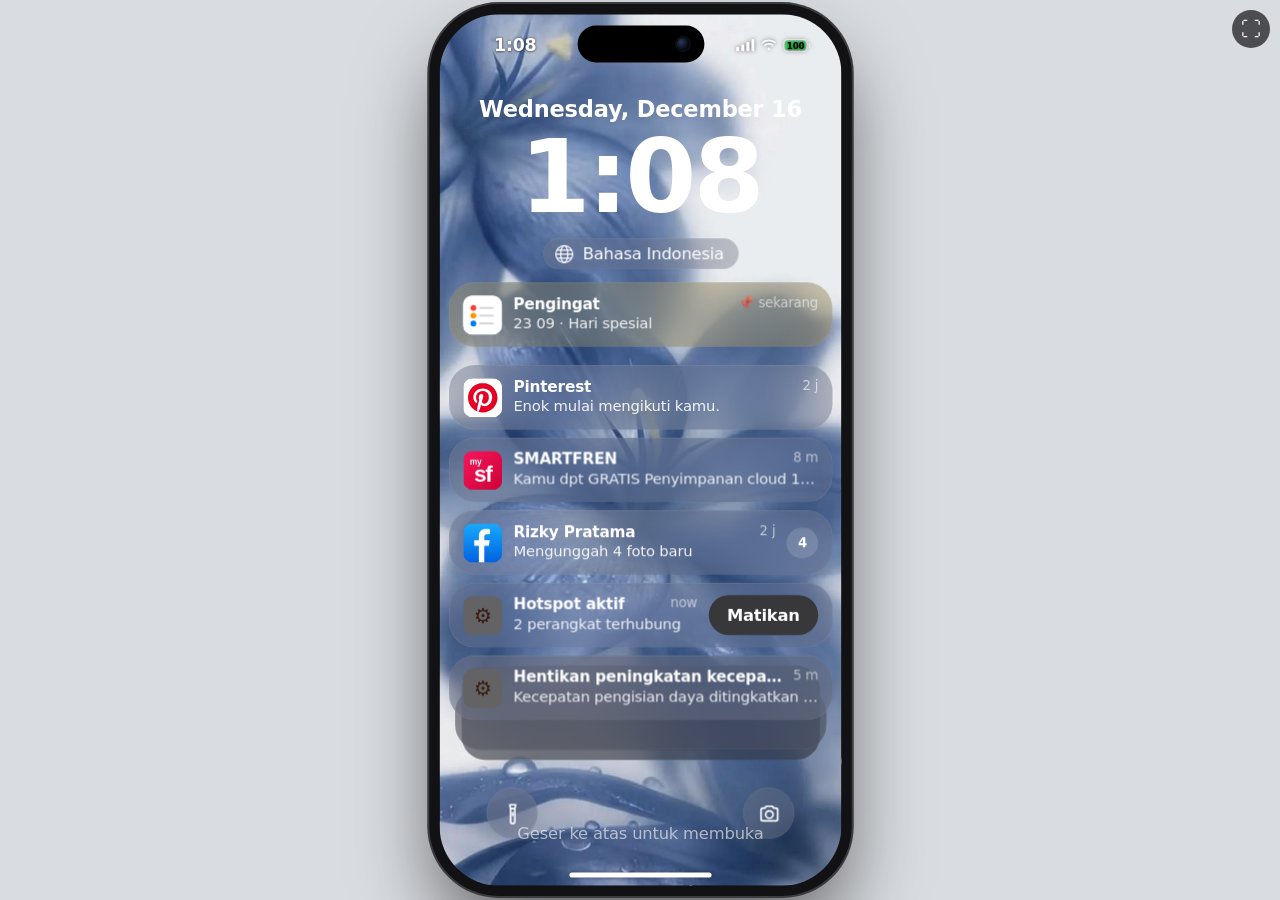
==== commit 27a27ef2: "Update index.html" ====
--- a/index.html
+++ b/index.html
@@ -1,5 +1,5 @@
 <!doctype html>
-<html lang="id">
+<html lang="en">
 <head>
 <meta charset="utf-8">
 <meta name="viewport" content="width=device-width,initial-scale=1,viewport-fit=cover">
@@ -243,7 +243,7 @@
 .tm{font-size:11px;color:var(--g);flex:none;padding-bottom:3px;white-space:nowrap;font-variant-numeric:tabular-nums}
 .iga{border-radius:50%;display:grid;place-items:end center;overflow:hidden;flex:none;position:relative}
 .igd,.igc{position:absolute;inset:0;background:#0b0e14;color:#fff;overflow:hidden}
-.igd .igs0{position:absolute;inset:0 0 84px 0;overflow-y:auto;padding-top:58px;scrollbar-width:none}.igd .igs0::-webkit-scrollbar{display:none}
+.igd .igs0{position:absolute;inset:0 0 84px 0;overflow:hidden;display:flex;flex-direction:column;padding-top:58px}.igd .igs0>*{flex:none}.igd .igs0>.igrs{flex:1 1 auto;min-height:0;overflow-y:auto;padding-bottom:70px;scrollbar-width:none}.igd .igrs::-webkit-scrollbar{display:none}.igd .igs0::-webkit-scrollbar{display:none}
 .igh0{display:flex;justify-content:space-between;align-items:center;height:48px;padding:0 16px}.igh0 b{font-size:21px;display:flex;align-items:center;gap:6px}.igh0 span{display:flex;gap:22px}
 .igq{display:flex;align-items:center;gap:12px;margin:10px 16px 14px;height:42px;padding:0 14px;border-radius:22px;background:#1d2129;color:#9aa0ac;font-size:16px}
 .ign{display:flex;gap:4px;padding:0 6px;margin-bottom:12px}.ign>div{width:25%;display:flex;flex-direction:column;align-items:center;text-align:center;font-size:13px;line-height:1.2}
@@ -386,6 +386,7 @@
 #sb:not(.dk){text-shadow:0 0 3px rgba(0,0,0,.5),0 1px 2px rgba(0,0,0,.3)}
 #sb:not(.dk) svg{filter:drop-shadow(0 0 2px rgba(0,0,0,.55))}
 #hb:not(.dk) i{box-shadow:0 0 4px rgba(0,0,0,.4)}
+#ph.dm:not([data-sv=ig]):not([data-sv=igd]):not([data-sv=igc]):not([data-sv=igp]):not([data-sv=igcm]):not([data-sv=mus]) #ap{filter:invert(1) hue-rotate(180deg)}#ph.dm #ap img,#ph.dm #ap .pi,#ph.dm #ap .xg svg,#ph.dm #ap .ic,#ph.dm #ap video,#ph.dm #ap .pg.dk{filter:invert(1) hue-rotate(180deg)}#ph.dm:not([data-sv=ig]):not([data-sv=igd]):not([data-sv=igc]):not([data-sv=igp]):not([data-sv=igcm]):not([data-sv=mus]) #sb.dk{color:#fff}#ph.dm:not([data-sv=ig]):not([data-sv=igd]):not([data-sv=igc]):not([data-sv=igp]):not([data-sv=igcm]):not([data-sv=mus]) #hb.dk i{background:#fff}
 </style>
 </head>
 <body>
@@ -401,8 +402,9 @@
 </div>
 <button id="fs" aria-label="Layar penuh" title="Layar penuh">⛶</button>
 <script>
+setInterval(()=>{const p=document.getElementById('ph');p&&p.classList.toggle('dm',!!(window.CCST&&CCST.drk))},150);
 let GEN=0;const _st=window.setTimeout.bind(window);window.setTimeout=(f,ms,...a)=>{const g=GEN;return _st(()=>{if(g===GEN)f(...a)},ms)};
-const KEY='pinggir-halaman-v2';let PEND=null,NOSAVE=0,EN=0,bf='';const PK=[];
+const KEY='pinggir-halaman-v3';let PEND=null,NOSAVE=0,EN=0,bf='';const PK=[];
 const PIN='2311',PIN2='2309',CODE='214',$=q=>document.querySelector(q);
 const B=[
 {h:'Bab 1 · Jumat, 4 September',t:['halo. ini Shila, kakak tingkatmu di sastra. tadi pak dedi kasih nomormu','kamu yang kemarin balikin “Rumah di Ujung Jalan”, kan?'],
@@ -421,7 +423,10 @@
 {t:['btw tadi seru juga. kita ngobrol dua jam padahal cuma ada satu buku','kamu nulis juga nggak sih? tulisanmu rapi banget'],
  c:[['sering nulis cerpen kak. nggak pernah kuselesein','j1',['kenapa nggak diselesein?','ah, takut jelek ya. sama']],
     ['nggak kak. aku cuma suka bales tulisan orang','d1',['itu juga bakat tau. bales yang bener itu susah']]]},
-{h:'Bab 3 · Kamis, 17 September',t:['rai, revisi skripsiku acc!!','pak dedi nitip salam, katanya kamu jadi sering ke perpus','mau kutraktir es kopi susu depan gedung? bukan sogokan'],
+{h:'Bab 3 · Kamis, 10 September',s:'Lima hari setelah hari penghapus. Bukunya masih di rak, halaman 41 masih utuh.',t:['aku nemu coretan baru di halaman 58. bukan punyaku, bukan punyamu','tulisannya rapi banget: “siapa pun kamu, jangan berhenti baca”','menurutmu itu pesan buat siapa?'],
+ c:[['buat kita berdua, kak. siapa lagi yang minjem buku ini','d1',['aku juga mikir gitu. tapi nggak berani bilang duluan','kalau ternyata bukan buat kita, ya sudah. kita yang ngartiin sendiri']],
+    ['mungkin penulis lama kak. tapi bagus buat dibaca ulang','j1',['hehe kamu hati-hati banget ya','nggak apa-apa. aku suka orang yang nggak asal yakin']]]},
+{h:'Bab 4 · Kamis, 17 September',t:['rai, revisi skripsiku acc!!','pak dedi nitip salam, katanya kamu jadi sering ke perpus','mau kutraktir es kopi susu depan gedung? bukan sogokan'],
  c:[['boleh banget kak. sogokan juga diterima','d1',['dasar']],
     ['aku aja yang traktir kak, selamat ya','d1',['wah. oke, aku kalah start']]]},
 {s:'Kopi susu di bangku depan perpustakaan. Obrolannya melebar sampai magrib.',t:['tadi aku belum bilang ya. aku keterima kerja di balikpapan, mulai 2 november','belum ada yang tau selain ayah sama ibu. kamu orang ketiga'],
@@ -430,19 +435,40 @@
 {t:['aneh nggak sih, baru kenal dua minggu tapi aku udah bingung bakal kangen siapa duluan','besok kamu ada kelas pagi nggak?'],
  c:[['ada kak. tapi aku bisa ngobrol sampe subuh','d1',['jangan. nanti aku yang ngerasa bersalah']],
     ['ada. tidur gih kak, udah malem','j1',['ih rai. iya iya, tidur']]]},
-{h:'Bab 4 · Sabtu, 3 Oktober',s:'Enam belas hari setelah kopi susu itu, kalian sudah hafal jam kosong masing-masing.',t:['rai, aku mau tanya. jawab jujur ya, jangan yang manis aja','kita ini apa sih? aku nggak mau nebak-nebak kayak soal ujian'],
+{h:'Bab 5 · Kamis, 24 September',s:'Hujan dari sore. Shila nugas di lantai 2 sampai perpustakaan tutup.',t:['kamu masih bangun? aku kejebak hujan di depan perpus','payung kemarin ketinggalan di kos. bodoh banget'],
+ c:[['aku ke sana bawa payung, kak. tunggu','d1',['serius? jangan, nanti kamu basah juga','...tapi oke. aku tunggu di tangga','makasih ya. jarang ada yang mau repot buat hal sepele']],
+    ['tunggu reda aja kak, nanti aku temenin lewat chat','j1',['ide bagus. ceritain apa aja biar nggak bosen','tentang apa pun asal bukan skripsi']]]},
+{h:'Bab 6 · Sabtu, 3 Oktober',s:'Enam belas hari setelah kopi susu itu, kalian sudah hafal jam kosong masing-masing.',t:['rai, aku mau tanya. jawab jujur ya, jangan yang manis aja','kita ini apa sih? aku nggak mau nebak-nebak kayak soal ujian'],
  c:[['aku suka kakak. dari halaman 41','d2 j1',['...oke','aku nggak nyangka bakal sesenang ini dibilangin lewat chat','aku juga. dari halaman 41 juga']],
     ['temenan dulu aja kak. aku takut ngerusak','F1',['...oh. oke','alasanmu masuk akal. tapi aku sedikit sedih, sedikit doang']]]},
 {t:['ada yang harus kamu tau. aku berangkat 1 november','dan ayahku orangnya kaku. dari dulu bilangnya: yang deketin anak ayah harus berani ketemu langsung. nggak lewat chat, nggak lewat titip salam'],
  c:[['aku nggak keberatan kak. kalau perlu aku yang nyamperin','d1',['jangan ngomong gitu kalau belum yakin ya']],
     ['aku mikir dulu ya kak. jujur aku agak keder','j1',['makasih udah jujur. aku juga bakal keder']]]},
-{h:'Bab 5 · Rabu, 14 Oktober',s:'Seminggu penuh UTS. Kamu cuma membalas chat Shila dengan stiker.',t:['rai, kamu ngilang tiga hari','aku ngerti UTS. tapi stiker doang? kayak ngobrol sama kulkas'],
+{h:'Bab 7 · Rabu, 7 Oktober',s:'Shila bilang malam ini dia mau cerita sesuatu yang belum pernah dia ceritain.',t:['ayahku di Balikpapan. kerja di kilang, jarang pulang, jarang telepon','dia sering bilang sastra itu hobi, bukan kerjaan','makanya aku ngumpet di pinggir halaman buku. di sana aku boleh salah'],
+ c:[['kamu nggak salah kak. coretanmu bagus','d1',['kamu bilang gitu seolah gampang','tapi makasih. aku simpan kalimat itu','minggu depan ayah beli tiket. dia mau lihat wisudaku']],
+    ['mungkin ayah kakak belum tahu cara bilangnya','j1',['iya. mungkin','dia bukan jahat, cuma nggak pernah belajar caranya','minggu depan dia beli tiket. mau lihat wisudaku']]]},
+{h:'Bab 8 · Sabtu, 10 Oktober',s:'Kos Shila, jam sebelas malam. Dia kirim foto buku yang dipangku di atas kasur.',t:['halaman 41 aku fotokopi. aslinya aku nggak mau pisah','kalau suatu hari kita beneran harus beda kota, kamu mau nulis di pinggir halaman yang sama?'],
+ c:[['mau. aku nulis di pinggir, kakak nulis di tengah','d1',['hahaha itu kalimat paling manis minggu ini','aku catat. pakai pensil, biar bisa kamu bantah']],
+    ['kita lihat nanti ya kak, jangan janji dulu','F1',['oh. oke','nggak apa-apa. aku cuma nanya','aku tidur dulu']]]},
+{h:'Bab 9 · Rabu, 14 Oktober',s:'Seminggu penuh UTS. Kamu cuma membalas chat Shila dengan stiker.',t:['rai, kamu ngilang tiga hari','aku ngerti UTS. tapi stiker doang? kayak ngobrol sama kulkas'],
  c:[['maaf kak. aku panik soal ujian, kakak juga mau pergi, kepalaku penuh','j2',['makasih udah bilang. aku butuh itu, bukan alasan']],
     ['maaf kak, aku bales pas sempet aja','d-1',['hm. oke, kali ini kulewatin']]]},
 {t:['jujur aku juga lagi takut. pergi dari sini, kerja pertama, kamu. kebanyakan sekaligus','makanya aku nanya. kalau nggak, nggak adil buat kita berdua'],
  c:[['kita jalanin pelan-pelan kak. aku di sini','d1',['pelan. aku bisa pelan']],
     ['kalau kakak mau mundur, bilang aja','j1',['aku nggak mau mundur. aku cuma pengin dijawab, bukan dihibur']]]},
-{h:'Bab 6 · Rabu, 21 Oktober',s:'Ayah Shila mendarat sore ini. Wisudanya besok jam delapan pagi.',t:['rai, ayah udah sampai. lagi makan soto di depan kosku','ayah bilang: kalau anak itu serius, besok jam 11 datang ke gedung wisuda. pakai kemeja, jangan kaos','kamu nggak harus. tapi ayah nggak nanya dua kali'],
+{h:'Bab 10 · Sabtu, 17 Oktober',s:'UTS selesai. Shila ngajak makan mi di warung belakang kampus.',t:['UTS beres! aku traktir mi, kamu pilih tempat','tapi syaratnya, ceritain satu hal yang kamu takut dari aku'],
+ c:[['aku takut kakak pergi setelah wisuda','d1',['jujur banget','aku juga takut hal yang sama, tapi dari sisi lain','yuk makan dulu. mikirnya nanti']],
+    ['takut kakak lihat aku biasa-biasa aja','j1',['kamu tuh nggak biasa. kamu cuma belum sadar','udah, makan mi dulu']]]},
+{h:'Bab 11 · Minggu, 1 November',s:'Hari tenang. Shila kirim voice note yang kamu putar tiga kali.',t:['aku baru ngerjain toga dari rental. kebesaran banget wkwk','foto dulu ya? tapi janji jangan kamu simpan'],
+ c:[['udah aku simpan kak, maaf','d1',['KAMU TUH','...ya sudah. aku pasrah','kamu lucu kalau lagi nggak sopan']],
+    ['janji kak, cuma aku lihat lalu hapus','j1',['bohong. tapi aku percaya','nanti kita foto bareng yang bagus, di depan gedung']]]},
+{h:'Bab 12 · Senin, 7 Desember',s:'Kabar masuk: Ayah Shila memajukan jadwal terbang.',t:['ayah mendarat Rabu sore, bukan Kamis pagi','dia nanya siapa temen yang sering aku chat tiap malam','aku jawab “temen sastra”. kamu keberatan?'],
+ c:[['keberatan kak. aku mau dikenalin dengan jujur','R1',['...oke. berarti kamu serius','aku takut, tapi aku juga mau begitu','besok kita atur biar ayah ketemu kamu']],
+    ['nggak keberatan. kakak yang tahu waktunya','d1',['makasih udah ngerti','tapi aku nggak mau kamu terus jadi “temen sastra”','kita bahas lagi sebelum ayah datang']]]},
+{h:'Bab 13 · Selasa, 15 Desember',s:'Malam sebelum ayah mendarat. Shila nggak bales empat jam.',t:['maaf baru muncul. aku beresin kamar buat ayah','kayaknya aku nggak tenang. kamu lagi ngapain?'],
+ c:[['lagi nyetrika kemeja putih buat besok, dua kali','d1',['dua kali?? hahaha kamu lebay','tapi aku senyum sendirian di kamar. makasih ya']],
+    ['lagi nemenin kakak ngetik doang','j1',['itu cukup','nemenin tuh kerjaan paling susah dan kamu jago']]]},
+{h:'Bab 14 · Rabu, 16 Desember',s:'Ayah Shila mendarat sore ini. Wisudanya besok jam delapan pagi.',t:['rai, ayah udah sampai. lagi makan soto di depan kosku','ayah bilang: kalau anak itu serius, besok jam 11 datang ke gedung wisuda. pakai kemeja, jangan kaos','kamu nggak harus. tapi ayah nggak nanya dua kali'],
  c:[['aku datang kak. kemeja putih ada','R1 d1',['makasih rai','kamu pasti gugup. aku gugup duluan']],
     ['kak, aku belum siap ketemu ayah','j1',['oke. aku ngerti','tapi ayah nggak akan ngerti, dan aku nggak bisa bohong ke dia']]]},
 {L:1,t:['sebelum besok, satu pertanyaan yang nggak ada hubungannya sama ayah','kalau kamu disuruh nulis satu kalimat penutup buat cerita kita, apa?'],
@@ -450,10 +476,10 @@
     ['tamat. tapi aku masih mau nulis lagi.','d1',['tamat tapi nulis lagi. itu plot twist yang aku mau']]]}
 ];
 const ENDS=[
-['Teman Baik, Alasan yang Rapi',()=>['Shila berangkat Minggu pagi, 1 November. Di pesan terakhir sebelum boarding dia nulis: “kita nggak jadi apa-apa, dan itu yang bikin kita awet.” Kamu ngetik ulang balasannya tiga kali, lalu cuma kirim “hati-hati kak.”',SC.R?'Ayah sempat nanya kalian itu apa. Kalian jawab barengan: teman. Ayah mengangguk, tapi lama.':'','Dua tahun kemudian kalian masih saling kirim foto buku random jam satu malam. Kadang kamu mikir, kalau dulu jawabanmu lain, ceritanya jadi kayak apa. Tapi nggak pernah sampai nyesel. Ada cerita yang paling bagus kalau berhenti di bab yang sama.']],
+['Teman Baik, Alasan yang Rapi',()=>['Shila berangkat Minggu pagi, 20 Desember. Di pesan terakhir sebelum boarding dia nulis: “kita nggak jadi apa-apa, dan itu yang bikin kita awet.” Kamu ngetik ulang balasannya tiga kali, lalu cuma kirim “hati-hati kak.”',SC.R?'Ayah sempat nanya kalian itu apa. Kalian jawab barengan: teman. Ayah mengangguk, tapi lama.':'','Dua tahun kemudian kalian masih saling kirim foto buku random jam satu malam. Kadang kamu mikir, kalau dulu jawabanmu lain, ceritanya jadi kayak apa. Tapi nggak pernah sampai nyesel. Ada cerita yang paling bagus kalau berhenti di bab yang sama.']],
 ['Belum Dikasih, Belum Ditolak',()=>['Jumat pagi Ayah pulang ke Balikpapan tanpa pernah melihat mukamu. Kata Shila: “ayah nggak nolak kamu. ayah cuma nggak bisa restuin orang yang belum pernah dia temui.”','Jadi kalian belum resmi apa-apa, tapi juga nggak ke mana-mana. Tiap malam tetap telepon. Kamu mulai nyisihin uang jajan.','Januari, pas libur semester, kamu beli tiket Semarang ke Balikpapan. Ibumu titip kue kering buat Ayah. Shila cuma nulis: “ayah mau ngobrol. itu aja dulu.” Itu aja dulu sudah cukup.']],
-['Jadian, Jarak Jauh',()=>['Kamis, 22 Oktober, kamu duduk di barisan keluarga karena Ayah yang nyuruh. Sorenya, di depan gedung wisuda, Shila nanya “jadi?” dan kamu jawab “jadi.”','Dia berangkat 1 November. Kalian video call tiap malam, ribut soal sinyal, baikan soal hal-hal kecil. Tiga bulan kemudian kamu sudah di Balikpapan, makan soto bareng Ayah yang masih jarang senyum.',SC.K?'Bukunya ada di kardus Shila yang belum dibongkar. Coretan di pinggirnya masih utuh, dan kalian sepakat nggak buru-buru baca semuanya.':'Bukunya sudah dikembalikan ke perpus dengan coretan terhapus semua. Tinggal halaman 41 yang masih ada di kepala kalian berdua.']],
-['Halaman Terakhir',()=>['Kamis, 22 Oktober, 10.55. Kamu berdiri di depan gedung wisuda pakai kemeja putih yang disetrika dua kali.','Ayah Shila tinggi dan nggak tersenyum. Dia melihatmu dari sepatu sampai rambut, lalu bilang: “kamu yang beli buku perpus demi coretan anak saya?”','“Iya, Yah.” “Delapan puluh sembilan ribu.” “Dibagi dua, Yah.”','Ayah diam tiga detik. “Duduk. Kita makan.” Itu restunya. Kamu baru sadar belakangan.','Tiga tahun berlalu dengan video call, sinyal jelek, dan tiket murah yang selalu kamu cari jam dua pagi. Lalu harinya datang.','Di pernikahan kalian nggak ada buku tamu. Cuma “Rumah di Ujung Jalan”, terbuka di halaman terakhir, pensil diikat benang. Tamu menulis di pinggirnya satu per satu. Pak Dedi datang jauh-jauh dari Semarang dan menulis paling panjang: “Urusan buku ini resmi lunas. Jangan dicoret lagi.”','Malamnya, setelah tamu pulang, Shila membuka halaman itu. Di pojok bawah ada satu baris yang kamu tulis sendiri pagi tadi, diam-diam: “'+SC.L+'”','Di bawahnya, tulisan miring yang sangat dia kenal: “dibalas.”']]
+['Jadian, Jarak Jauh',()=>['Kamis, 17 Desember, kamu duduk di barisan keluarga karena Ayah yang nyuruh. Sorenya, di depan gedung wisuda, Shila nanya “jadi?” dan kamu jawab “jadi.” Dua hari kemudian giliran kamu yang wisuda, dan Shila duduk di barisan keluarga.','Dia berangkat 20 Desember. Kalian video call tiap malam, ribut soal sinyal, baikan soal hal-hal kecil. Tiga bulan kemudian kamu sudah di Balikpapan, makan soto bareng Ayah yang masih jarang senyum.',SC.K?'Bukunya ada di kardus Shila yang belum dibongkar. Coretan di pinggirnya masih utuh, dan kalian sepakat nggak buru-buru baca semuanya.':'Bukunya sudah dikembalikan ke perpus dengan coretan terhapus semua. Tinggal halaman 41 yang masih ada di kepala kalian berdua.']],
+['Halaman Terakhir',()=>['Kamis, 17 Desember, 10.55. Kamu berdiri di depan gedung wisuda pakai kemeja putih yang disetrika dua kali.','Ayah Shila tinggi dan nggak tersenyum. Dia melihatmu dari sepatu sampai rambut, lalu bilang: “kamu yang beli buku perpus demi coretan anak saya?”','“Iya, Yah.” “Delapan puluh sembilan ribu.” “Dibagi dua, Yah.”','Ayah diam tiga detik. “Duduk. Kita makan.” Itu restunya. Kamu baru sadar belakangan.','Tiga tahun berlalu dengan video call, sinyal jelek, dan tiket murah yang selalu kamu cari jam dua pagi. Lalu harinya datang.','Di pernikahan kalian nggak ada buku tamu. Cuma “Rumah di Ujung Jalan”, terbuka di halaman terakhir, pensil diikat benang. Tamu menulis di pinggirnya satu per satu. Pak Dedi datang jauh-jauh dari Semarang dan menulis paling panjang: “Urusan buku ini resmi lunas. Jangan dicoret lagi.”','Malamnya, setelah tamu pulang, Shila membuka halaman itu. Di pojok bawah ada satu baris yang kamu tulis sendiri pagi tadi, diam-diam: “'+SC.L+'”','Di bawahnya, tulisan miring yang sangat dia kenal: “dibalas.”']]
 ];
 const ch=[
 {id:'rai',n:'088989747480',m:[]},
@@ -463,7 +489,7 @@
 const LIVE=B.map(b=>({b:b.h,s:b.s,nm:b.n,t:b.t,c:b.c.map(c=>c[0]),sc:b.c.map(c=>c[1]),r:b.c.map(c=>c[2])}));
 let SC={};
 function score(){const o={d:0,j:0,R:0,K:0,F:0};LIVE.forEach((L,k)=>{const p=PK[k];(L.sc[p?p[0]:0]||'').replace(/([a-zA-Z])(-?\d)/g,(_,a,n)=>{o[a]+=+n})});const p=PK[LIVE.length-1];o.L=p?p[1]:LIVE[LIVE.length-1].c[0];return o}
-const endN=()=>{const o=score();return(o.F?0:!o.R?1:(o.K&&o.d>=7&&o.j>=3)?3:2)+1};
+const endN=()=>{const o=score();return(o.F?0:!o.R?1:(o.K&&o.d>=10&&o.j>=5)?3:2)+1};
 const F={},CI=999,MI=999,KI=999;
 const S=(b,x)=>`<svg viewBox="0 0 300 200" preserveAspectRatio="xMidYMid slice"><rect width="300" height="200" fill="${b}"/>${x}</svg>`;
 const RN=n=>Array.from({length:n},(_,i)=>`<path d="M${(i*37)%300} ${(i*53)%150}l-6 22"/>`).join('');
@@ -490,21 +516,21 @@
 saf:W(LG('d','#3aa8ff','#0f5fe0'),'<rect width="60" height="60" fill="#fff"/><circle cx="30" cy="30" r="21" fill="url(#d)"/><path d="m22 38 5-11 11-5-5 11Z" fill="#fff"/>'),
 bab:W(LG('f','#ffb23e','#ff8a00'),'<rect width="60" height="60" fill="url(#f)"/><path d="M30 20.500c-3.600-2.600-8.600-3.300-14-2.600v21.600c5.400-.7 10.400 0 14 2.600 3.600-2.600 8.600-3.300 14-2.600V17.900c-5.400-.7-10.400 0-14 2.600Z" fill="#fff"/><path d="M30 20.500v21.600" stroke="#ff9a1f" stroke-width="1.600"/>'),
 cam:W(LG('e','#a7adb6','#6d727b'),'<rect width="60" height="60" fill="url(#e)"/><rect x="11" y="19" width="38" height="25" rx="5" fill="#2b2d31"/><circle cx="30" cy="31.500" r="8" fill="#6c7078"/><circle cx="30" cy="31.500" r="4.500" fill="#1c1d20"/>')};
-const NM={msg:'Pesan',pic:'Foto',not:'Catatan',map:'Peta',tel:'Telepon',saf:'Safari',cam:'Kamera',bab:'Bab'};
-const PAR={chat:'msg',ph:'pic',nd:'not',ev:'not'},PL={msg:'Pesan',pic:'Foto',not:'Catatan'};
+const NM={msg:'Messages',pic:'Photos',not:'Notes',map:'Maps',tel:'Phone',saf:'Safari',cam:'Camera',bab:'Chapters'};
+const PAR={chat:'msg',ph:'pic',nd:'not',ev:'not'},PL={msg:'Messages',pic:'Photos',not:'Notes'};
 let v='lock',pin='',app=null,sv='',cur=null,u=0,done=0,ac,rc,st=0,wait=0,ty=0,kbo=0,kt='chat',km='abc',sh=1,sq='',tt=0,shots=0,dn='',fi=0,CRP=null;
 function tone(f,d,g=.07){try{ac=ac||new AudioContext();const o=ac.createOscillator(),n=ac.createGain();o.frequency.value=f;n.gain.setValueAtTime(g,ac.currentTime);n.gain.exponentialRampToValueAtTime(1e-4,ac.currentTime+d);o.connect(n).connect(ac.destination);o.start();o.stop(ac.currentTime+d)}catch(e){}}
 const clk=()=>{const d=new Date();return(d.getHours()%12||12)+':'+String(d.getMinutes()).padStart(2,'0')};
 const sb=dk=>{$('#sb').classList.toggle('dk',dk);$('#hb').classList.toggle('dk',dk)};
 const ico=k=>`<div class="ic">${IC[k]}</div>`;
 function lock(){lock_();const n=$('#nl .nc');if(n)swp(n)}
-function lock_(){$('#lk').innerHTML=`<div class="ld">Senin, 23 November</div><div class="lt" id="lt">${clk()}</div><div class="lg"><svg viewBox="0 0 24 24"><circle cx="12" cy="12" r="9.5"/><ellipse cx="12" cy="12" rx="4" ry="9.5"/><path d="M2.5 12h19M4 7.5h16M4 16.5h16"/></svg>Bahasa Indonesia</div><div id="nl"></div><div class="lb" style="left:46px"><svg viewBox="0 0 24 24"><path d="M9 3h6l-.8 4h-4.4zM9.8 7v13a2 2 0 0 0 4.4 0V7"/><path d="M12 11v3"/></svg></div><div class="lb" style="right:46px"><svg viewBox="0 0 24 24"><path d="M3.5 8.5a2 2 0 0 1 2-2h2l1.3-2h6.4l1.3 2h2a2 2 0 0 1 2 2v9a2 2 0 0 1-2 2h-13a2 2 0 0 1-2-2z"/><circle cx="12" cy="13" r="3.8"/></svg></div><div class="hint">Geser ke atas untuk membuka</div>`;window.lockNL&&lockNL()}
-function pad(){const L=['','ABC','DEF','GHI','JKL','MNO','PQRS','TUV','WXYZ'];$('#pn').innerHTML=`<div class="pt">Masukkan Kode Sandi</div><div class="pd" id="pd">${[0,1,2,3].map(i=>`<i class="${i<pin.length?'on':''}"></i>`).join('')}</div><div class="pk">${[1,2,3,4,5,6,7,8,9].map(n=>`<button data-k="${n}"><b>${n}</b><small>${L[n-1]}</small></button>`).join('')}<span></span><button data-k="0"><b>0</b><small></small></button><span></span></div><div class="pb"><button>Darurat</button><button data-a="cancel">${pin?'Hapus':'Batal'}</button></div>`}
+function lock_(){$('#lk').innerHTML=`<div class="ld">Wednesday, December 16</div><div class="lt" id="lt">${clk()}</div><div class="lg"><svg viewBox="0 0 24 24"><circle cx="12" cy="12" r="9.5"/><ellipse cx="12" cy="12" rx="4" ry="9.5"/><path d="M2.5 12h19M4 7.5h16M4 16.5h16"/></svg>Bahasa Indonesia</div><div id="nl"></div><div class="lb" style="left:46px"><svg viewBox="0 0 24 24"><path d="M9 3h6l-.8 4h-4.4zM9.8 7v13a2 2 0 0 0 4.4 0V7"/><path d="M12 11v3"/></svg></div><div class="lb" style="right:46px"><svg viewBox="0 0 24 24"><path d="M3.5 8.5a2 2 0 0 1 2-2h2l1.3-2h6.4l1.3 2h2a2 2 0 0 1 2 2v9a2 2 0 0 1-2 2h-13a2 2 0 0 1-2-2z"/><circle cx="12" cy="13" r="3.8"/></svg></div><div class="hint">Geser ke atas untuk membuka</div>`;window.lockNL&&lockNL()}
+function pad(){const L=['','ABC','DEF','GHI','JKL','MNO','PQRS','TUV','WXYZ'];$('#pn').innerHTML=`<div class="pt">Enter Passcode</div><div class="pd" id="pd">${[0,1,2,3].map(i=>`<i class="${i<pin.length?'on':''}"></i>`).join('')}</div><div class="pk">${[1,2,3,4,5,6,7,8,9].map(n=>`<button data-k="${n}"><b>${n}</b><small>${L[n-1]}</small></button>`).join('')}<span></span><button data-k="0"><b>0</b><small></small></button><span></span></div><div class="pb"><button>Darurat</button><button data-a="cancel">${pin?'Hapus':'Cancel'}</button></div>`}
 let pdT=0;
-function padUp(){document.querySelectorAll('#pd i').forEach((x,i)=>x.classList.toggle('on',i<pin.length));const c=document.querySelector('#pn [data-a="cancel"]');if(c)c.textContent=pin?'Hapus':'Batal'}
+function padUp(){document.querySelectorAll('#pd i').forEach((x,i)=>x.classList.toggle('on',i<pin.length));const c=document.querySelector('#pn [data-a="cancel"]');if(c)c.textContent=pin?'Hapus':'Cancel'}
 function pinKey(k){if(pin.length>=4)return;tone(1500,.04,.04);pin+=k;padUp();if(pin.length==4){if(pin==PIN||pin==PIN2)setTimeout(unlock,140);else setTimeout(()=>{tone(180,.25);const d=$('#pd');d.classList.add('sh');setTimeout(()=>{pin='';pad()},430)},120)}}
 document.addEventListener('pointerdown',e=>{if(v!='pin'||(e.pointerType=='mouse'&&e.button!==0))return;const b=e.target.closest&&e.target.closest('#pn [data-k]');if(!b)return;pdT=Date.now();pinKey(b.dataset.k)},true);
-function home(){const h=$('#hm'),o=h.querySelector('.hpg'),x=o?o.scrollLeft:0;h.innerHTML=`<div class="hpg"><div class="hp"><div class="gr"><button class="wg" data-o="kal"><div class="a">SENIN</div><div class="n">23</div><div class="e">Hari pertama dia chat<small>Sepanjang hari</small></div></button><button class="wg cu" data-o="cua"><div class="e0">Lokasi saya ➚</div><div class="n">24°</div><div class="e1">Berawan<small>T:26° R:22°</small></div></button>${['ig','pic','mail','kal','jam','not','cua','set','map','cam','bab'].map(app_).join('')}</div></div><div class="hp"><div class="gr">${window.hp2?hp2():''}</div></div></div><div class="hdots"><i class="on"></i><i></i></div><button class="sp" data-o="saf">🔍 Cari</button><div class="dock">${['tel','saf','msg','mus'].map(app_).join('')}</div>`;const n=h.querySelector('.hpg');if(n){n.scrollLeft=x;const d=h.querySelectorAll('.hdots i');d[0].className=x?'':'on';d[1].className=x?'on':'';n.onscroll=()=>{const i=Math.round(n.scrollLeft/n.clientWidth);d.forEach((e,j)=>e.classList.toggle('on',i==j))}}}
+function home(){const h=$('#hm'),o=h.querySelector('.hpg'),x=o?o.scrollLeft:0;h.innerHTML=`<div class="hpg"><div class="hp"><div class="gr"><button class="wg" data-o="kal"><div class="a">WED</div><div class="n">16</div><div class="e">Hari pertama dia chat<small>Sepanjang hari</small></div></button><button class="wg cu" data-o="cua"><div class="e0">Lokasi saya ➚</div><div class="n">24°</div><div class="e1">Berawan<small>T:26° R:22°</small></div></button>${['ig','pic','mail','kal','jam','not','cua','set','map','cam','bab'].map(app_).join('')}</div></div><div class="hp"><div class="gr">${window.hp2?hp2():''}</div></div></div><div class="hdots"><i class="on"></i><i></i></div><button class="sp" data-o="saf">🔍 Cari</button><div class="dock">${['tel','saf','msg','mus'].map(app_).join('')}</div>`;const n=h.querySelector('.hpg');if(n){n.scrollLeft=x;const d=h.querySelectorAll('.hdots i');d[0].className=x?'':'on';d[1].className=x?'on':'';n.onscroll=()=>{const i=Math.round(n.scrollLeft/n.clientWidth);d.forEach((e,j)=>e.classList.toggle('on',i==j))}}}
 function app_(k){return `<button class="app" data-o="${k}"><div style="position:relative"><div class="ic">${IC[k]}</div>${k=='msg'&&u?`<span class="bg">${u}</span>`:k=='ig'&&window.SOC&&SOC.badge()?`<span class="bg">${SOC.badge()}</span>`:''}</div><span class="lbl">${NM[k]}</span></button>`}
 const nav=(t,back)=>`<div class="nv"><button class="bk" data-b="1"><svg width="12" height="20" viewBox="0 0 12 20" fill="none" stroke="currentColor" stroke-width="2.6" stroke-linecap="round" stroke-linejoin="round"><path d="M10 2 2 10l8 8"/></svg>${back}</button><h2>${t}</h2></div>`;
 const WAL=()=>{const BL='#1d8fea',G='#8e8e93',z2=n=>String(n).padStart(2,'0'),d=new Date(),now=z2(d.getHours())+'.'+z2(d.getMinutes()),
@@ -517,28 +543,28 @@
 ['Panggilan',`<svg viewBox="0 0 30 30" ${S}><path d="M7.500 5h5l2 6-3 2a15 15 0 0 0 6 6l2-3 6 2v5a2.500 2.500 0 0 1-2.500 2.500C12 25.500 4.500 18 5 7.500A2.500 2.500 0 0 1 7.500 5z"/></svg>`],
 ['Komunitas',`<svg viewBox="0 0 30 30" ${S}><circle cx="15" cy="11" r="4"/><path d="M7.500 25c0-4.800 3.300-8 7.500-8s7.500 3.200 7.500 8"/><circle cx="6" cy="12.500" r="2.800"/><path d="M1.500 23c0-3.200 2-5.200 4.500-5.200"/><circle cx="24" cy="12.500" r="2.800"/><path d="M28.500 23c0-3.200-2-5.200-4.500-5.200"/></svg>`],
 ['Chat',`<svg viewBox="0 0 30 30"><ellipse cx="18.500" cy="12.500" rx="9" ry="7.500" fill="${BL}"/><path d="M23 18l4.500 4.500-6-1.500z" fill="${BL}"/><ellipse cx="11.500" cy="16.500" rx="9.500" ry="8" fill="${BL}" stroke="#f7f7f7" stroke-width="1.500"/><path d="M5 22.500l-3 5 7-2.500z" fill="${BL}"/></svg>`,1],
-['Pengaturan',`<svg viewBox="0 0 30 30" ${S}><circle cx="15" cy="15" r="3.400"/><circle cx="15" cy="15" r="9"/>${[0,1,2,3,4,5,6,7].map(i=>{const a=i*Math.PI/4,c=Math.cos(a),n=Math.sin(a);return `<path stroke-width="3.200" d="M${(15+c*9.800).toFixed(1)} ${(15+n*9.800).toFixed(1)}L${(15+c*12.200).toFixed(1)} ${(15+n*12.200).toFixed(1)}"/>`}).join('')}</svg>`]].map(t=>`<button class="${t[2]?'on':''}">${t[1]}${t[2]?'<span class="wabd">104</span>':''}<span>${t[0]}</span></button>`).join('');
+['Settings',`<svg viewBox="0 0 30 30" ${S}><circle cx="15" cy="15" r="3.400"/><circle cx="15" cy="15" r="9"/>${[0,1,2,3,4,5,6,7].map(i=>{const a=i*Math.PI/4,c=Math.cos(a),n=Math.sin(a);return `<path stroke-width="3.200" d="M${(15+c*9.800).toFixed(1)} ${(15+n*9.800).toFixed(1)}L${(15+c*12.200).toFixed(1)} ${(15+n*12.200).toFixed(1)}"/>`}).join('')}</svg>`]].map(t=>`<button class="${t[2]?'on':''}">${t[1]}${t[2]?'<span class="wabd">104</span>':''}<span>${t[0]}</span></button>`).join('');
 return `<div class="wsc"><div class="whd"><button>Edit</button><div class="r"><button aria-label="Kamera"><svg viewBox="0 0 26 26" width="26" height="26" ${S}><rect x="2.500" y="7.500" width="21" height="14.500" rx="3.500"/><circle cx="13" cy="14.700" r="4"/><path d="M9 7.500l1.300-2.300h5.400L17 7.500"/></svg></button><button aria-label="Chat baru"><svg viewBox="0 0 26 26" width="26" height="26" ${S}><path d="M12 4.500H7A4.500 4.500 0 0 0 2.500 9v10A4.500 4.500 0 0 0 7 23.500h10a4.500 4.500 0 0 0 4.500-4.500v-5"/><path d="M20.500 3.500a2.300 2.300 0 0 1 3.200 3.200L13 17.400l-4.400 1.200 1.200-4.400z"/></svg></button></div></div>
 <div class="wtt">Chat</div>
-<div class="wsr"><div class="wsb"><svg viewBox="0 0 24 24" width="21" height="21" ${S.replace('stroke-width="2"','stroke-width="2.2"')}><circle cx="10" cy="10" r="6.200"/><path d="m20 20-5.500-5.500"/></svg>Cari</div><button class="wfl" aria-label="Filter"><svg viewBox="0 0 24 24" width="24" height="24" ${S.replace('stroke-width="2"','stroke-width="2.2"')}><path d="M3.500 6.500h17M6.800 12h10.400M10 17.500h4"/></svg></button></div>
+<div class="wsr"><div class="wsb"><svg viewBox="0 0 24 24" width="21" height="21" ${S.replace('stroke-width="2"','stroke-width="2.2"')}><circle cx="10" cy="10" r="6.200"/><path d="m20 20-5.500-5.500"/></svg>Search</div><button class="wfl" aria-label="Filter"><svg viewBox="0 0 24 24" width="24" height="24" ${S.replace('stroke-width="2"','stroke-width="2.2"')}><path d="M3.500 6.500h17M6.800 12h10.400M10 17.500h4"/></svg></button></div>
 <div class="wlk"><button>Daftar Siaran</button><button>Grup Baru</button></div>
 <div class="war"><i><svg viewBox="0 0 26 26" width="26" height="26" fill="${G}"><rect x="3" y="4" width="20" height="6" rx="1.500"/><path d="M4.500 11.500h17V20a2.500 2.500 0 0 1-2.500 2.500H7A2.500 2.500 0 0 1 4.500 20z"/><rect x="9.500" y="14" width="7" height="2.200" rx="1.100" fill="#fff"/></svg></i><b>Diarsipkan</b><span>2</span></div>
 ${rows}</div><div class="wtb">${tb}</div>`};
-function page(na){let h='',c='pg';const k=sv;F[sv]=1;if(sv=='ph')F['p'+cur]=1;if(sv=='nd')F['n'+cur]=1;
+function page(na){$('#ph').dataset.sv=sv;let h='',c='pg';const k=sv;F[sv]=1;if(sv=='ph')F['p'+cur]=1;if(sv=='nd')F['n'+cur]=1;
 if(k=='msg'){c+=' wa';h=WAL()}
 else if(APG[k])h=apPage(k);
 else if(k=='bab')h=babPage();
-else if(k=='chat'){const x=ch.find(a=>a.id==cur),L=x.id=='rai';h=nav(x.n,'Pesan')+(L?RNB+BKB:'')+`<div class="sc" id="cs"><div class="mg">${x.m.map((m,ci)=>m[0]=='n'?`<div class="nar2">${m[1]}</div>`:m[0]=='s'?`<div class="ts">${m[1]}</div>`:(m[2]?`<div class="ts">${m[2]}</div>`:'')+CQH(m)+`<div class="mr ${m[0]}">${m[0]=='m'&&m[3]?`<span class="tm">${m[3]}</span>`:''}<div class="bb ${m[0]}${m.rx?' hrx':''}" data-ci="${ci}">${m[1]}${m.rx?`<i class="crx">${m.rx}</i>`:''}</div>${m[0]=='t'&&m[3]?`<span class="tm">${m[3]}</span>`:''}</div>`).join('')}${L&&ty?'<div class="bb t ty"><i></i><i></i><i></i></div>':''}</div></div><div class="bm" id="bm">${L&&wait&&pq==null?(rdy()?`<div class="qr">${LIVE[st].c.map((c,i)=>`<button data-q="${i}">${c}</button>`).join('')}</div>`:`<div class="qr"><div class="gt">Buka aplikasi ${NA(LIVE[st].n)} di ponselmu dulu, baru jawab Kak Sh.</div></div>`):''}${CRP&&CRP.c==cur?`<div class="crp"><div><b>Membalas ${CRP.w=='m'?'diri sendiri':esc(CRP.n)}</b><span>${esc(CRP.t)}</span></div><button data-cx="1" aria-label="Batal">✕</button></div>`:''}<div class="cb ${kbo?'o':''}"><div class="fld" data-f="chat"><span class="fv">${fld('chat')}</span></div><button class="sd ${T.chat.trim()?'on':''}" data-s="1" aria-label="Kirim">↑</button></div></div>`}
-else if(k=='pic')h=nav('','Beranda')+`<div class="sc"><div class="big">Perpustakaan</div><div class="ph">${ph.map((p,i)=>`<button data-p="${i}" aria-label="${p.c}">${p.s}</button>`).join('')}</div></div>`;
-else if(k=='ph'){c+=' dk';h=nav('','Foto')+`<div class="vw">${PHX(cur).s}</div><div class="vc">${PHX(cur).c}</div>`}
-else if(k=='not'){c+=' gp';h=nav('','Beranda')+`<div class="sc"><div class="big">Catatan</div><div class="grp">${nt.map((n,i)=>`<button class="nr" data-n="${i}"><b>${n.t}</b><span>${n.lock?'🔒':'›'}</span></button>`).join('')}</div></div>`}
-else if(k=='nd')h=nav('','Catatan')+`<div class="sc"><div class="nt"><h3>${nt[cur].t}</h3>${nt[cur].s}</div></div>`;
-else if(k=='ev'){c+=' gp';const fin=st>=LIVE.length;h=nav('Untuk Kak Sh','Catatan')+`<div class="sc"><div class="nt" style="padding-bottom:6px">${LET}</div>${fin?`<div class="gh" style="margin-top:14px">Apa yang kamu lakukan?</div><div class="cho"><button data-e="1">Kirim ke Kak Sh</button><button data-e="2">Simpan sebagai draf</button><button data-e="3">Telepon Kak Sh sekarang</button></div>`:`<div class="gh" style="margin-top:14px">Belum waktunya</div><div class="nt" style="padding-top:0;font-size:15px;color:#8e8e93">Obrolanmu dengan Kak Sh belum selesai. Selesaikan dulu semua ceritanya di Pesan, baru surat ini bisa dikirim.</div>`}</div>`}
+else if(k=='chat'){const x=ch.find(a=>a.id==cur),L=x.id=='rai';h=nav(x.n,'Messages')+(L?RNB+BKB:'')+`<div class="sc" id="cs"><div class="mg">${x.m.map((m,ci)=>m[0]=='n'?`<div class="nar2">${m[1]}</div>`:m[0]=='s'?`<div class="ts">${m[1]}</div>`:(m[2]?`<div class="ts">${m[2]}</div>`:'')+CQH(m)+`<div class="mr ${m[0]}">${m[0]=='m'&&m[3]?`<span class="tm">${m[3]}</span>`:''}<div class="bb ${m[0]}${m.rx?' hrx':''}" data-ci="${ci}">${m[1]}${m.rx?`<i class="crx">${m.rx}</i>`:''}</div>${m[0]=='t'&&m[3]?`<span class="tm">${m[3]}</span>`:''}</div>`).join('')}${L&&ty?'<div class="bb t ty"><i></i><i></i><i></i></div>':''}</div></div><div class="bm" id="bm">${L&&wait&&pq==null?(rdy()?`<div class="qr">${LIVE[st].c.map((c,i)=>`<button data-q="${i}">${c}</button>`).join('')}</div>`:`<div class="qr"><div class="gt">Buka aplikasi ${NA(LIVE[st].n)} di ponselmu dulu, baru jawab Kak Sh.</div></div>`):''}${CRP&&CRP.c==cur?`<div class="crp"><div><b>Membalas ${CRP.w=='m'?'diri sendiri':esc(CRP.n)}</b><span>${esc(CRP.t)}</span></div><button data-cx="1" aria-label="Batal">✕</button></div>`:''}<div class="cb ${kbo?'o':''}"><div class="fld" data-f="chat"><span class="fv">${fld('chat')}</span></div><button class="sd ${T.chat.trim()?'on':''}" data-s="1" aria-label="Kirim">↑</button></div></div>`}
+else if(k=='pic')h=nav('','Home')+`<div class="sc"><div class="big">Perpustakaan</div><div class="ph">${ph.map((p,i)=>`<button data-p="${i}" aria-label="${p.c}">${p.s}</button>`).join('')}</div></div>`;
+else if(k=='ph'){c+=' dk';h=nav('','Photos')+`<div class="vw">${PHX(cur).s}</div><div class="vc">${PHX(cur).c}</div>`}
+else if(k=='not'){c+=' gp';h=nav('','Home')+`<div class="sc"><div class="big">Notes</div><div class="grp">${nt.map((n,i)=>`<button class="nr" data-n="${i}"><b>${n.t}</b><span>${n.lock?'🔒':'›'}</span></button>`).join('')}</div></div>`}
+else if(k=='nd')h=nav('','Notes')+`<div class="sc"><div class="nt"><h3>${nt[cur].t}</h3>${nt[cur].s}</div></div>`;
+else if(k=='ev'){c+=' gp';const fin=st>=LIVE.length;h=nav('Untuk Kak Sh','Notes')+`<div class="sc"><div class="nt" style="padding-bottom:6px">${LET}</div>${fin?`<div class="gh" style="margin-top:14px">Apa yang kamu lakukan?</div><div class="cho"><button data-e="1">Kirim ke Kak Sh</button><button data-e="2">Simpan sebagai draf</button><button data-e="3">Telepon Kak Sh sekarang</button></div>`:`<div class="gh" style="margin-top:14px">Belum waktunya</div><div class="nt" style="padding-top:0;font-size:15px;color:#8e8e93">Obrolanmu dengan Kak Sh belum selesai. Selesaikan dulu semua ceritanya di Pesan, baru surat ini bisa dikirim.</div>`}</div>`}
 else if(k=='tel'){c+=' gp';const TB=a=>`<div class="tb">${[['☆','Favorit',-1],['◷','Terbaru',0],['◉','Kontak',-1],['⠿','Papan Tombol',1],['◯◯','Pesan Suara',-1]].map(x=>`<button ${x[2]>=0?`data-tt="${x[2]}"`:''} class="${a==x[2]?'on':''}"><i>${x[0]}</i>${x[1]}</button>`).join('')}</div>`;
-h=nav('','Beranda')+(tt?`<div class="sc"><div class="big">Papan Tombol</div><div data-d="x" style="text-align:center;font-size:34px;min-height:44px;margin:10px 0">${dn||'&nbsp;'}</div><div class="pk kl" style="justify-content:center">${[1,2,3,4,5,6,7,8,9,'*',0,'#'].map(n=>`<button data-d="${n}"><b>${n}</b></button>`).join('')}</div><div style="display:grid;place-items:center;margin-top:16px"><button class="call" data-call="1">📞</button></div></div>`:`<div class="sc"><div class="seg" style="width:230px;margin:6px auto 0"><button class="on">Semua</button><button>Tak Terjawab</button></div><div class="big">Terbaru</div><div class="sq">⌕ Cari</div>${[['mma','Ibu','Kemarin',0],['nad','Nadia','Jumat',0],['mma','Ibu','Kamis',0]].map(a=>`<button class="rc" data-cl="${a[0]}"><div><b class="${a[3]?'ms2':''}">${a[1]}</b><small>seluler</small></div><span>${a[2]}</span><u>ⓘ</u></button>`).join('')}</div>`)+TB(tt)}
-else if(k=='saf'){c+=' gp';const r=sres(sq),cl=['#2a5bd7','#1f8a5b','#9a5b2a','#d9531e','#5a67c9','#6a4fd6','#2fbf4a','#f5a30a'];h=nav('','Beranda')+`<div class="sc" style="padding-top:104px;padding-bottom:220px">${r?`<div class="nt"><h3>${r[0]}</h3>${r[1]}</div>`:`<div class="big" style="font-size:28px">Favorit</div><div class="fv4">${HS.slice(0,8).map((a,i)=>`<button data-sq="${a}"><i style="color:${cl[i]}">${a[0].toUpperCase()}</i>${a}</button>`).join('')}</div><div class="big" style="font-size:28px">Laporan Privasi</div><div class="cw2">🛡 Dalam tujuh hari terakhir, Safari telah mencegah <b>14 pelacak</b> membuat profil Anda.</div><div class="big" style="font-size:28px">Daftar Bacaan</div><div class="cw2" style="color:#aaa">Daftar Bacaan Anda kosong</div>`}</div><div class="sfb"><div class="fld" data-f="saf"><b style="font-size:15px;margin-right:16px">AA</b><span class="fv">${fld('saf')}</span></div></div>`}
-else if(k=='cam'){c+=' dk';h=nav('','Beranda')+`<div class="vw">${PS('23275-50kb.jpg','#1d2b3b',`<g stroke="#9cc3ea" stroke-width="1.2" opacity=".6">${RN(30)}</g><rect x="40" y="30" width="220" height="140" rx="6" fill="none" stroke="#5b6f86" stroke-width="6"/><path d="M150 30v140M40 100h220" stroke="#5b6f86" stroke-width="4"/>`)}</div><div class="vc" style="bottom:170px">Foto · ${shots} jepretan</div><div class="sh0"><button data-sh="1" aria-label="Ambil foto"></button></div>`}
-else if(k=='map')h=nav('Peta','Beranda')+`<div class="sc" style="padding:0"><svg viewBox="0 0 393 852" style="width:100%;height:100%"><rect width="393" height="852" fill="#f2efe9"/><path d="M0 700C100 670 220 740 393 700V852H0Z" fill="#b9dcf7"/><path d="M0 330H393M180 98V852" stroke="#fff" stroke-width="22"/><path d="M0 450H393" stroke="#9a9a9f" stroke-width="3" stroke-dasharray="10 8"/><rect x="215" y="380" width="120" height="50" rx="8" fill="#e0d9cc"/><text x="275" y="410" font-size="14" text-anchor="middle" fill="#6b645a" font-weight="600">Kopi Kampus</text>${st>=MI?`<path d="M275 330a12 12 0 0 0-12 12c0 9 12 21 12 21s12-12 12-21a12 12 0 0 0-12-12Z" fill="#ff3b30"/><circle cx="275" cy="342" r="4" fill="#fff"/>`:''}</svg><div class="mps"><i class="gr0"></i><div class="sq" style="margin:0 0 14px">⌕ Cari di Peta</div><div class="mf"><b>Favorit</b><span>Lainnya</span></div><div class="mc"><div><i style="background:#5e5ce6">⌂</i>Rumah<small>Lokasi Saat Ini</small></div><div><i style="background:#ff2d55">⌂</i>Bangku Perpus<small>${st>=MI?'Dibagikan':'4 mnt'}</small></div><div><i style="background:#ff9500">☕</i>Kopi Kampus<small>9 mnt</small></div><div><i style="background:#e5e5ea;color:#007aff">+</i>Tambah</div></div><div class="mf"><b>Terbaru</b></div><div class="grp" style="margin:0"><div class="nr" style="display:block;padding:10px 16px"><b>Berbagi Lokasi</b><small style="display:block;color:#8e8e93;margin-top:2px;line-height:1.35">${st>=MI?'Membagikan lokasi · 1 menit lalu. 600 m dari kosmu. Dia menunggu di bangku kayu.':'Belum ada yang membagikan lokasi.'}</small></div></div></div></div>`;
+h=nav('','Home')+(tt?`<div class="sc"><div class="big">Papan Tombol</div><div data-d="x" style="text-align:center;font-size:34px;min-height:44px;margin:10px 0">${dn||'&nbsp;'}</div><div class="pk kl" style="justify-content:center">${[1,2,3,4,5,6,7,8,9,'*',0,'#'].map(n=>`<button data-d="${n}"><b>${n}</b></button>`).join('')}</div><div style="display:grid;place-items:center;margin-top:16px"><button class="call" data-call="1">📞</button></div></div>`:`<div class="sc"><div class="seg" style="width:230px;margin:6px auto 0"><button class="on">All</button><button>Tak Terjawab</button></div><div class="big">Recents</div><div class="sq">⌕ Cari</div>${[['mma','Ibu','Kemarin',0],['nad','Nadia','Jumat',0],['mma','Ibu','Kamis',0]].map(a=>`<button class="rc" data-cl="${a[0]}"><div><b class="${a[3]?'ms2':''}">${a[1]}</b><small>seluler</small></div><span>${a[2]}</span><u>ⓘ</u></button>`).join('')}</div>`)+TB(tt)}
+else if(k=='saf'){c+=' gp';const r=sres(sq),cl=['#2a5bd7','#1f8a5b','#9a5b2a','#d9531e','#5a67c9','#6a4fd6','#2fbf4a','#f5a30a'];h=nav('','Home')+`<div class="sc" style="padding-top:104px;padding-bottom:220px">${r?`<div class="nt"><h3>${r[0]}</h3>${r[1]}</div>`:`<div class="big" style="font-size:28px">Favorites</div><div class="fv4">${HS.slice(0,8).map((a,i)=>`<button data-sq="${a}"><i style="color:${cl[i]}">${a[0].toUpperCase()}</i>${a}</button>`).join('')}</div><div class="big" style="font-size:28px">Laporan Privasi</div><div class="cw2">🛡 Dalam tujuh hari terakhir, Safari telah mencegah <b>14 pelacak</b> membuat profil Anda.</div><div class="big" style="font-size:28px">Daftar Bacaan</div><div class="cw2" style="color:#aaa">Daftar Bacaan Anda kosong</div>`}</div><div class="sfb"><div class="fld" data-f="saf"><b style="font-size:15px;margin-right:16px">AA</b><span class="fv">${fld('saf')}</span></div></div>`}
+else if(k=='cam'){c+=' dk';h=nav('','Home')+`<div class="vw">${PS('23275-50kb.jpg','#1d2b3b',`<g stroke="#9cc3ea" stroke-width="1.2" opacity=".6">${RN(30)}</g><rect x="40" y="30" width="220" height="140" rx="6" fill="none" stroke="#5b6f86" stroke-width="6"/><path d="M150 30v140M40 100h220" stroke="#5b6f86" stroke-width="4"/>`)}</div><div class="vc" style="bottom:170px">Foto · ${shots} jepretan</div><div class="sh0"><button data-sh="1" aria-label="Ambil foto"></button></div>`}
+else if(k=='map')h=nav('Maps','Home')+`<div class="sc" style="padding:0"><svg viewBox="0 0 393 852" style="width:100%;height:100%"><rect width="393" height="852" fill="#f2efe9"/><path d="M0 700C100 670 220 740 393 700V852H0Z" fill="#b9dcf7"/><path d="M0 330H393M180 98V852" stroke="#fff" stroke-width="22"/><path d="M0 450H393" stroke="#9a9a9f" stroke-width="3" stroke-dasharray="10 8"/><rect x="215" y="380" width="120" height="50" rx="8" fill="#e0d9cc"/><text x="275" y="410" font-size="14" text-anchor="middle" fill="#6b645a" font-weight="600">Kopi Kampus</text>${st>=MI?`<path d="M275 330a12 12 0 0 0-12 12c0 9 12 21 12 21s12-12 12-21a12 12 0 0 0-12-12Z" fill="#ff3b30"/><circle cx="275" cy="342" r="4" fill="#fff"/>`:''}</svg><div class="mps"><i class="gr0"></i><div class="sq" style="margin:0 0 14px">⌕ Cari di Peta</div><div class="mf"><b>Favorites</b><span>Lainnya</span></div><div class="mc"><div><i style="background:#5e5ce6">⌂</i>Rumah<small>Lokasi Saat Ini</small></div><div><i style="background:#ff2d55">⌂</i>Bangku Perpus<small>${st>=MI?'Dibagikan':'4 mnt'}</small></div><div><i style="background:#ff9500">☕</i>Kopi Kampus<small>9 mnt</small></div><div><i style="background:#e5e5ea;color:#007aff">+</i>Tambah</div></div><div class="mf"><b>Recents</b></div><div class="grp" style="margin:0"><div class="nr" style="display:block;padding:10px 16px"><b>Berbagi Lokasi</b><small style="display:block;color:#8e8e93;margin-top:2px;line-height:1.35">${st>=MI?'Membagikan lokasi · 1 menit lalu. 600 m dari kosmu. Dia menunggu di bangku kayu.':'Belum ada yang membagikan lokasi.'}</small></div></div></div></div>`;
 $('#ap').innerHTML=`<div class="${c}">${h}</div>`;const dk=k=='ph'||k=='cam';sb(!dk&&false);if(dk)sb(false);$('#sb').classList.toggle('dk',!dk);$('#hb').classList.toggle('dk',!dk);if(dk){sb(false);$('#sb').classList.remove('dk');$('#hb').classList.remove('dk')}
 if(k=='bab'&&!na){const r=$('.cpr.cur'),sc=$('#ap .sc');if(r&&sc)sc.scrollTop=Math.max(0,r.offsetTop-300)}
 const cs=$('#cs'),bm=$('#bm');if(cs){if(bm)cs.style.paddingBottom=bm.offsetHeight+(kbo?286:0)+12+'px';cs.scrollTop=cs.scrollHeight}const p=$('#ap .pg');if(p&&p.dataset&&!na)p.animate([{transform:'translateX(30%)',opacity:.4},{transform:'none',opacity:1}],{duration:260,easing:'cubic-bezier(.32,.72,0,1)'})}
@@ -546,13 +572,13 @@
 const a=$('#ap');a.style.display='block';page();const f=rc.w/393;
 a.animate([{transform:`translate(${rc.x}px,${rc.y}px) scale(${f})`,transformOrigin:'0 0',borderRadius:'60px',opacity:.2},{transform:'none',transformOrigin:'0 0',borderRadius:document.documentElement.classList.contains('mb')?'0px':'58px',opacity:1}],{duration:480,easing:'cubic-bezier(.2,.9,.22,1)'});
 $('#hm').animate([{opacity:1,transform:'none'},{opacity:0,transform:'scale(1.1)'}],{duration:380}).onfinish=()=>{$('#hm').style.visibility='hidden'}}
-function closeApp(){if(!app)return;document.documentElement.classList.remove('inapp');closeKb();const cc=$('.cl');cc&&cc.remove();app=null;$('#hm').style.visibility='visible';home();sb(false);$('#sb').classList.remove('dk');$('#hb').classList.remove('dk');const a=$('#ap'),f=rc?rc.w/393:.15;
+function closeApp(){if(!app)return;$('#ph').dataset.sv='';document.documentElement.classList.remove('inapp');closeKb();const cc=$('.cl');cc&&cc.remove();app=null;$('#hm').style.visibility='visible';home();sb(false);$('#sb').classList.remove('dk');$('#hb').classList.remove('dk');const a=$('#ap'),f=rc?rc.w/393:.15;
 a.animate([{transform:'none',transformOrigin:'0 0',opacity:1},{transform:`translate(${rc?rc.x:160}px,${rc?rc.y:400}px) scale(${f})`,transformOrigin:'0 0',opacity:0}],{duration:400,easing:'cubic-bezier(.3,.75,.2,1)'}).onfinish=()=>{a.style.display='none'};
 $('#hm').animate([{opacity:0,transform:'scale(1.1)'},{opacity:1,transform:'none'}],{duration:420})}
 function back(){if(sv=='bab'&&bf){sv=bf;bf='';page();return}if(sv=='saf'&&sq){sq='';T.saf='';page();return}if(PAR[sv]){sv=PAR[sv];page()}else closeApp()}
-function alertCode(){const d=document.createElement('div');d.className='al';d.innerHTML='<div><h4>Catatan terkunci</h4><p>Masukkan 3 digit kode.</p><div class="fld cdf" data-f="cd" style="justify-content:center;letter-spacing:10px;margin:0 16px 4px"><span class="fv"></span></div><em id="er"></em><div class="bt"><button data-x="0">Batal</button><button data-x="1">Buka</button></div></div>';$('#ph').appendChild(d);T.cd='';openKb('cd')}
+function alertCode(){const d=document.createElement('div');d.className='al';d.innerHTML='<div><h4>Locked note</h4><p>Masukkan 3 digit kode.</p><div class="fld cdf" data-f="cd" style="justify-content:center;letter-spacing:10px;margin:0 16px 4px"><span class="fv"></span></div><em id="er"></em><div class="bt"><button data-x="0">Cancel</button><button data-x="1">Buka</button></div></div>';$('#ph').appendChild(d);T.cd='';openKb('cd')}
 const rdy=()=>{const L=LIVE[st];return !L||!L.n||!!F[L.n]};
-const NA=n=>NMX[n]||_NA(n);const _NA=n=>n=='cam'?'Kamera':n=='map'?'Peta':n[0]=='p'?'Foto':n[0]=='s'?'Safari':n[0]=='n'?'Catatan':'Telepon';
+const NA=n=>NMX[n]||_NA(n);const _NA=n=>n=='cam'?'Camera':n=='map'?'Maps':n[0]=='p'?'Photos':n[0]=='s'?'Safari':n[0]=='n'?'Notes':'Phone';
 function endG(n){if($('.en'))return;done=1;EN=n;SC=score();const e=n-1,x=ENDS[e];let f=[];
  try{f=JSON.parse(localStorage.getItem('pinggir-halaman')||'[]');if(!f.includes(e)){f.push(e);localStorage.setItem('pinggir-halaman',JSON.stringify(f))}}catch(_){f=f.includes(e)?f:f.concat(e)}
  $('#ph').insertAdjacentHTML('beforeend',`<div class="en"><small>Ending ${n} dari 4</small>${e==3?'<span class="gold">★ Absolut Cinema</span>':''}<h1>${x[0]}</h1>${x[1]().filter(Boolean).map(p=>`<p>${p}</p>`).join('')}<small>Ending ditemukan: ${f.length} dari 4</small><button data-a="again">Main lagi</button><button data-a="chap" style="background:rgba(255,255,255,.16);color:#fff;margin-top:0">Pilih bab</button></div>`);tone(e==3?660:330,.8,.08);sav()}
@@ -591,7 +617,7 @@
  st++;if(st>=LIVE.length)setTimeout(()=>endG(endN()),2500);else setTimeout(shila,1800)}
 function unlock(){tone(990,.15);let RS=0;if(PEND){RS=1;const sv0=PEND;PEND=null;restore(sv0)}v='home';$('#wall').classList.remove('dim');$('#lk').style.display='none';$('#pn').style.display='none';const h=$('#hm');home();h.style.display='block';h.animate([{transform:'scale(1.18)',opacity:0},{transform:'none',opacity:1}],{duration:520,easing:'cubic-bezier(.2,.9,.22,1)'});[...h.querySelectorAll('.app,.wg')].forEach((e,i)=>e.animate([{transform:'scale(.7)',opacity:0},{transform:'none',opacity:1}],{duration:480,delay:30+i*25,easing:'cubic-bezier(.2,1.1,.3,1)',fill:'backwards'}));if(!RS)setTimeout(shila,8000)}
 let pq=null,at=0,AG=0;const QT={};const sl=ms=>new Promise(r=>setTimeout(r,ms));
-const T={chat:'',saf:'',cd:'',ig:'',nm:''},KR={abc:['qwertyuiop','asdfghjkl','zxcvbnm'],num:['1234567890','-/:;()$&@"','.,?!\'']},PH0={ig:'Kirim pesan...',chat:'iMessage',saf:'Cari atau masukkan situs',cd:'',nm:'Nama kontak'},RT={chat:'kirim',saf:'Cari',cd:'Buka',nm:'Simpan'},HS=['resep kopi susu','jam buka Kopi Kampus','halte Cempaka','kenapa hujan bikin rindu'];
+const T={chat:'',saf:'',cd:'',ig:'',nm:''},KR={abc:['qwertyuiop','asdfghjkl','zxcvbnm'],num:['1234567890','-/:;()$&@"','.,?!\'']},PH0={ig:'Message...',chat:'iMessage',saf:'Cari atau masukkan situs',cd:'',nm:'Nama kontak'},RT={chat:'kirim',saf:'Cari',cd:'Buka',nm:'Simpan'},HS=['resep kopi susu','jam buka Kopi Kampus','halte Cempaka','kenapa hujan bikin rindu'];
 const esc=s=>s.replace(/[&<>"]/g,c=>({'&':'&amp;','<':'&lt;','>':'&gt;','"':'&quot;'}[c]));
 const fld=t=>{const s=T[t],c=kbo&&kt==t?'<i class="cr"></i>':'';return s?esc(s)+c:c+(PH0[t]?`<span class="pl">${PH0[t]}</span>`:'')};
 function ref(){document.querySelectorAll('.fv').forEach(e=>{e.innerHTML=fld(e.parentElement.dataset.f)});const n=$('.sd');if(n)n.classList.toggle('on',!!T.chat.trim());const ib=$('.igi');if(ib)ib.classList.toggle('hs',!!T.ig.trim());kbr()}
@@ -601,7 +627,7 @@
 EM='<svg width="24" height="24" viewBox="0 0 24 24" fill="none" stroke="#000" stroke-width="1.6" stroke-linecap="round" stroke-linejoin="round"><circle cx="12" cy="12" r="9.6"/><circle cx="8.9" cy="9.6" r=".5" fill="#000"/><circle cx="15.1" cy="9.6" r=".5" fill="#000"/><path d="M7.4 13.6c.9 2.7 2.7 3.9 4.6 3.9s3.7-1.2 4.6-3.9z"/></svg>',
 GL='<svg width="26" height="26" viewBox="0 0 24 24" fill="none" stroke="currentColor" stroke-width="1.4"><circle cx="12" cy="12" r="10"/><ellipse cx="12" cy="12" rx="4.3" ry="10"/><path d="M2 12h20M4 6.6h16M4 17.4h16"/></svg>',
 MC='<svg width="22" height="26" viewBox="0 0 22 26" fill="none" stroke="currentColor" stroke-width="1.5" stroke-linecap="round"><rect x="7" y="1.5" width="8" height="14" rx="4"/><path d="M2.5 12.5a8.5 8.5 0 0 0 17 0M11 21v3.5M7 24.5h8"/></svg>';
-const ret=(kt=='chat'||kt=='ig')?'<button class="k ks rt dis" data-kf="noop">Kembali</button>':`<button class="k ks rt ret" data-kf="ret">${RT[kt]}</button>`;
+const ret=(kt=='chat'||kt=='ig')?'<button class="k ks rt dis" data-kf="noop">Back</button>':`<button class="k ks rt ret" data-kf="ret">${RT[kt]}</button>`;
 w.innerHTML=`<div class="kb"><div class="kr">${[...r[0]].map(K).join('')}</div><div class="kr${A?' r2':''}">${[...r[1]].map(K).join('')}</div><div class="kr">${A?`<button class="k ks ${sh?'on':''}" data-kf="sh">${SH}</button>`:'<button class="k ks w" data-kf="noop" style="flex:0 0 42px">#+=</button>'}<div class="kg">${[...r[2]].map(K).join('')}</div><button class="k ks" data-kf="del">${BS}</button></div><div class="kr"><button class="k ks w" data-kf="mode">${A?'123':'ABC'}</button><button class="k ks em" data-kf="noop">${EM}</button><button class="k ksc" data-ch=" ">Spasi</button>${ret}</div><div class="kbb">${GL}${MC}</div></div>`;w.style.display='block'}
 function openKb(t){if(kbo&&kt==t)return;kt=t;kbo=1;km=t=='cd'?'num':'abc';sh=0;$('#ph').style.setProperty('--kh','286px');if(sv=='chat'||sv=='saf'||sv=='igc')page(1);ref()}
 function closeKb(){if(!kbo)return;kbo=0;$('#ph').style.setProperty('--kh','0px');kbr();if(app&&(sv=='chat'||sv=='saf'||sv=='igc'))page(1)}
@@ -635,7 +661,7 @@
  if(g==AG)at=0;
 }
 function pushM(a,s){const r=['m',s,0,clk()];if(CRP&&CRP.c==cur){r.q={w:CRP.w,t:CRP.t,n:CRP.n};CRP=null}a.push(r)}
-function CQH(m){if(!m.q||m[0]!='m')return '';const q=m.q;return `<div class="cqw"><div class="clb">Anda membalas ${q.w=='m'?'diri sendiri':esc(q.n)}</div><div class="cq">${esc(q.t)}</div></div>`}
+function CQH(m){if(!m.q||m[0]!='m')return '';const q=m.q;return `<div class="cqw"><div class="clb">You replied to ${q.w=='m'?'diri sendiri':esc(q.n)}</div><div class="cq">${esc(q.t)}</div></div>`}
 function sendT(){if(at)return;const s=T.chat.trim();if(!s)return;if(cur=='rai'&&done)return;T.chat='';km='abc';sh=0;kbr();if(cur!='rai'){pushM(ch.find(a=>a.id==cur).m,s);page(1);return}if(wait&&rdy()&&(CRP=null,1))return reply(pq!=null?pq:(/sayang|suka|kangen|rindu|cinta|kamu/i.test(s)?1:0),s);pushM(ch[0].m,s);tone(620,.07,.05);page(1);const F=['Haha, iya.','Eh, kamu tuh ya.','Aku baca terus lho, Rai.','Hmm, lanjut dong. Aku dengerin.'];setTimeout(()=>{ty=1;page(1)},600);setTimeout(()=>{ty=0;ch[0].m.push(['t',F[fi++%4],0,clk()]);tone(1318,.12,.05);if(chatOpen())page(1)},1800)}
 function sres(q){q=q.toLowerCase().trim();if(!q)return 0;const D=[[/kopi|susu|resep/,'Resep kopi susu','Espresso, susu dingin, es sedikit, tanpa gula. Catatan kecil: Kak Sh selalu minta es sedikit saja.'],[/kampus|buka/,'Kopi Kampus','Buka 08.00–20.00. Kopi susunya paling laris.'],[/perpus|bangku|pak ?dedi/,'Perpustakaan Kampus','Lantai 2 untuk sastra. Meja pinjam dijaga Pak Dedi. Bangku kayu di depannya paling enak buat nunggu orang.'],[/buku|rumah|halaman/,'Rumah di Ujung Jalan','Novel. Satu eksemplar di sebuah rak pribadi punya dua tulisan pensil di halaman 41.'],[/kak ?sh|ksh/,'Kak Sh','Tidak ada hasil di internet.'],[/hapus|pensil/,'Cara menghapus pensil','Pakai penghapus karet putih. Jangan dipakai pada tulisan yang ingin disimpan.']];const m=D.find(d=>d[0].test(q));if(m)F['s'+D.indexOf(m)]=1;return m?[m[1],m[2]]:['Tidak ada hasil','Tidak ada hasil untuk "'+esc(q)+'". Coba "perpus", "kopi susu", atau "buku".']}
 function shoot(){shots++;tone(1200,.06,.05);const f=document.createElement('div');f.style.cssText='position:absolute;inset:0;background:#fff;z-index:30';$('#ap').appendChild(f);f.animate([{opacity:.9},{opacity:0}],250).onfinish=()=>f.remove();ph.push({c:'Langit dari jendela · '+clk(),s:PS('23275-50kb.jpg','#16202c',`<g stroke="#9cc3ea" stroke-width="1.2" opacity=".6">${RN(30)}</g><rect x="40" y="30" width="220" height="140" rx="6" fill="none" stroke="#5b6f86" stroke-width="6"/><path d="M150 30v140M40 100h220" stroke="#5b6f86" stroke-width="4"/>`)});if(shots==1&&st>=CI){ch[0].m.push(['t','Aaa fotonya masuk! Langitnya sama persis kayak punyaku',0,clk()]);ban('Aaa fotonya masuk! Langitnya sama persis kayak punyaku')}setTimeout(()=>{if(app&&sv=='cam')page(1)},260)}
@@ -704,15 +730,15 @@
  const sub=c==last?'Sudah sampai di akhir':'Sedang di Bab '+CHP[c].n+' dari '+(last);
  const rows=CHP.map((p,k)=>{const ak=k==last,s=k<c?'d':k==c?'c':'u',ic=ak?'z':s;
   return `<button class="nr cpr${k==c?' cur':''}" data-j="${p.i}"><i class="cpi ${ic}">${GL[ic]}</i><div class="cpt"><b>${ak?'Akhir cerita':'Bab '+p.n}</b><small>${p.t}${p.h?' · '+p.h:''}</small></div>${k==c?'<span class="cpp">Sekarang</span>':'<span>›</span>'}</button>`}).join('');
- return nav('',bf?'Pesan':'Beranda')+`<div class="sc"><div class="big">Bab</div><div class="cph"><div class="ic">${IC.bab}</div><div><b>Pinggir Halaman</b><small>${sub}</small><div class="cbar"><i style="width:${pc}%"></i></div></div></div><div class="gh">Lompat ke bab</div><div class="grp">${rows}</div><div class="cpn">Progres tersimpan otomatis. Kalau halaman ke-refresh atau tertutup, kamu lanjut dari bab terakhir, bukan dari awal.</div><div class="grp" style="margin-top:22px"><button class="nr" data-rs="1" style="color:var(--red)">Ulangi dari awal</button></div></div>`}
+ return nav('',bf?'Messages':'Home')+`<div class="sc"><div class="big">Chapters</div><div class="cph"><div class="ic">${IC.bab}</div><div><b>Pinggir Halaman</b><small>${sub}</small><div class="cbar"><i style="width:${pc}%"></i></div></div></div><div class="gh">Lompat ke bab</div><div class="grp">${rows}</div><div class="cpn">Progres tersimpan otomatis. Kalau halaman ke-refresh atau tertutup, kamu lanjut dari bab terakhir, bukan dari awal.</div><div class="grp" style="margin-top:22px"><button class="nr" data-rs="1" style="color:var(--red)">Ulangi dari awal</button></div></div>`}
 let JT=0;
-function askName(){closeKb();const o=$('#ph .al');o&&o.remove();const d=document.createElement('div');d.className='al';d.innerHTML='<div><h4>Ubah Nama Kontak</h4><p>Beri nama untuk kontak ini.</p><div class="fld" data-f="nm" style="justify-content:center;margin:0 16px 12px"><span class="fv"></span></div><div class="bt"><button data-nx="0">Batal</button><button data-nx="1">Simpan</button></div></div>';$('#ph').appendChild(d);T.nm=CN||'';openKb('nm')}
+function askName(){closeKb();const o=$('#ph .al');o&&o.remove();const d=document.createElement('div');d.className='al';d.innerHTML='<div><h4>Ubah Nama Kontak</h4><p>Beri nama untuk kontak ini.</p><div class="fld" data-f="nm" style="justify-content:center;margin:0 16px 12px"><span class="fv"></span></div><div class="bt"><button data-nx="0">Cancel</button><button data-nx="1">Save</button></div></div>';$('#ph').appendChild(d);T.nm=CN||'';openKb('nm')}
 function saveNm(){const v=T.nm.trim().slice(0,24);if(!v)return;CN=v;ch[0].n=v;T.nm='';const a=$('#ph .al');a&&a.remove();closeKb();if(app)page(1);sav();tone(880,.1,.05)}
 document.addEventListener('click',e=>{const t=e.target;if(t.closest('[data-rn]')){askName();return}const b=t.closest('[data-nx]');if(b){if(b.dataset.nx=='1')saveNm();else{const a=$('#ph .al');a&&a.remove();closeKb()}}});
 function alrt(h,p,b0,b1,k,red){const o=$('#ph .al');o&&o.remove();closeKb();const d=document.createElement('div');d.className='al';d.style.paddingTop='0';d.style.alignItems='center';d.innerHTML=`<div><h4>${h}</h4><p>${p}</p><div class="bt"><button data-${k}="0">${b0}</button><button data-${k}="1"${red?' style="color:var(--red)"':''}>${b1}</button></div></div>`;$('#ph').appendChild(d)}
 function askJump(i){JT=i;const k=CHP.findIndex(p=>p.i==i),p=CHP[k];
- alrt(p.n=='Akhir'?'Lompat ke akhir cerita?':'Lompat ke Bab '+p.n+'?',p.n=='Akhir'?'Obrolan terisi otomatis, lalu kamu langsung ke ending.':'Obrolan sebelum bab ini terisi otomatis dan progresmu diganti.','Batal','Lompat','jx')}
-function askReset(){alrt('Ulangi dari awal?','Semua progres dihapus dan kamu kembali ke layar kunci.','Batal','Ulangi','rx',1)}
+ alrt(p.n=='Akhir'?'Lompat ke akhir cerita?':'Lompat ke Bab '+p.n+'?',p.n=='Akhir'?'Obrolan terisi otomatis, lalu kamu langsung ke ending.':'Obrolan sebelum bab ini terisi otomatis dan progresmu diganti.','Cancel','Lompat','jx')}
+function askReset(){alrt('Start over?','All progress is erased and you return to the lock screen.','Cancel','Restart','rx',1)}
 const rainPhoto=()=>({c:'Langit dari jendela · '+clk(),s:PS('23275-50kb.jpg','#16202c',`<g stroke="#9cc3ea" stroke-width="1.2" opacity=".6">${RN(30)}</g><rect x="40" y="30" width="220" height="140" rx="6" fill="none" stroke="#5b6f86" stroke-width="6"/><path d="M150 30v140M40 100h220" stroke="#5b6f86" stroke-width="4"/>`)});
 function rebuild(idx){
  ch.splice(0,ch.length,...JSON.parse(CH0));const sh0=shots;ph.length=3;Object.keys(F).forEach(k=>delete F[k]);
@@ -750,12 +776,12 @@
   fetch('manifest.webmanifest',{method:'HEAD',cache:'no-store'}).then(r=>{if(r.ok)L('manifest','manifest.webmanifest');else dyn()}).catch(dyn);
   if('serviceWorker' in navigator&&/^https?:/.test(location.protocol))navigator.serviceWorker.register('sw.js').catch(()=>{})}catch(e){}};
  im.src=u}catch(e){}})();
-Object.assign(NM,{ig:'Instagram',mail:'Mail',kal:'Kalender',jam:'Jam',cua:'Cuaca',set:'Pengaturan',mus:'Musik'});
-const NMX={kal:'Kalender',cua:'Cuaca',mus:'Musik',ig:'Instagram',jam:'Jam',mail:'Mail',set:'Pengaturan'};
+Object.assign(NM,{ig:'Instagram',mail:'Mail',kal:'Calendar',jam:'Clock',cua:'Weather',set:'Settings',mus:'Music'});
+const NMX={kal:'Calendar',cua:'Weather',mus:'Music',ig:'Instagram',jam:'Clock',mail:'Mail',set:'Settings'};
 Object.assign(IC,{
 ig:W(LG('g','#f9a03f','#c13584'),'<rect width="60" height="60" fill="url(#g)"/><rect x="15" y="15" width="30" height="30" rx="9" fill="none" stroke="#fff" stroke-width="3.500"/><circle cx="30" cy="30" r="7" fill="none" stroke="#fff" stroke-width="3.500"/><circle cx="39" cy="21" r="2" fill="#fff"/>'),
 mail:W(LG('h','#4aa8ff','#1569e6'),'<rect width="60" height="60" fill="url(#h)"/><rect x="12" y="18" width="36" height="25" rx="4" fill="#fff"/><path d="m13 21 17 12 17-12" fill="none" stroke="#1d7cf0" stroke-width="2.500"/>'),
-kal:W('','<rect width="60" height="60" fill="#fff"/><text x="30" y="17" font-size="9" font-weight="700" fill="#ff3b30" text-anchor="middle" font-family="sans-serif">SENIN</text><text x="30" y="47" font-size="30" font-weight="300" text-anchor="middle" font-family="sans-serif">23</text>'),
+kal:W('','<rect width="60" height="60" fill="#fff"/><text x="30" y="17" font-size="9" font-weight="700" fill="#ff3b30" text-anchor="middle" font-family="sans-serif">WED</text><text x="30" y="47" font-size="30" font-weight="300" text-anchor="middle" font-family="sans-serif">16</text>'),
 jam:W('','<rect width="60" height="60" fill="#000"/><circle cx="30" cy="30" r="21" fill="#fff"/><path d="M30 17v13l8 4" stroke="#000" stroke-width="2.500" fill="none" stroke-linecap="round"/><path d="M30 30l-1 10" stroke="#ff9500" stroke-width="1.500"/>'),
 cua:W(LG('i','#4aa8ff','#1569e6'),'<rect width="60" height="60" fill="url(#i)"/><circle cx="24" cy="24" r="9" fill="#ffd60a"/><path d="M20 42a8 8 0 0 1 1-16 11 11 0 0 1 21 3 6.500 6.500 0 0 1 0 13Z" fill="#fff"/>'),
 set:W(LG('j','#b0b4bb','#6f737b'),'<rect width="60" height="60" fill="url(#j)"/><circle cx="30" cy="30" r="14" fill="none" stroke="#fff" stroke-width="7" stroke-dasharray="5 4.500"/><circle cx="30" cy="30" r="9" fill="#fff"/><circle cx="30" cy="30" r="4.500" fill="#8a8e96"/>'),
@@ -764,18 +790,18 @@
 const APG={
 ig:['Instagram',[['kaksh','Story baru · toga di meja, caption: "besok akhirnya"'],['dimas.futsal','Postingan · futsal minggu lalu, Rai nongol di pojok'],['kopi.kampus','Postingan · kopi susu dua, tag @kaksh, 17 September']]],
 mail:['Mail',[['Kopi Kampus','Struk digital · kopi susu x2 + roti bakar x1, 17 September'],['Kos Bu Rini','Pengingat: token listrik tinggal sedikit'],['Kampus','Jadwal ujian pekan depan']]],
-kal:['Kalender',[['4 September','Halaman 41 · coretan dibalas'],['17 September','Bangku perpus · kopi susu'],['3 Oktober','Dia tanya: kita ini apa?'],['Besok 11.00','Gedung wisuda · ketemu Ayah']]],
-jam:['Jam',[['04.00','Alarm · ke halte'],['07.00','Alarm · kelas pagi'],['Timer','10 menit · kopi susu']]],
-cua:['Cuaca',[['Sekarang','Berawan · 24°'],['23.00','Berawan · 23°'],['02.00','Berawan · 22°'],['04.00','Berawan · 22°'],['Besok 16.00','Berawan · 25°']]],
-set:['Pengaturan',[['Jangan Ganggu','Mati'],['Notifikasi','Pesan: aktif'],['Fokus','Tidur: mati'],['Baterai','45%']]],
-mus:['Musik',[["the cure", "Olivia Rodrigo"], ["vampire", "Olivia Rodrigo"], ["drivers license", "Olivia Rodrigo"], ["traitor", "Olivia Rodrigo"]]]};
+kal:['Calendar',[['4 September','Halaman 41 · coretan dibalas'],['17 September','Bangku perpus · kopi susu'],['3 Oktober','Dia tanya: kita ini apa?'],['Besok 11.00','Gedung wisuda · ketemu Ayah']]],
+jam:['Clock',[['04.00','Alarm · ke halte'],['07.00','Alarm · kelas pagi'],['Timer','10 menit · kopi susu']]],
+cua:['Weather',[['Now','Berawan · 24°'],['23.00','Berawan · 23°'],['02.00','Berawan · 22°'],['04.00','Berawan · 22°'],['Besok 16.00','Berawan · 25°']]],
+set:['Settings',[['Do Not Disturb','Off'],['Notifications','Pesan: aktif'],['Focus','Tidur: mati'],['Battery','45%']]],
+mus:['Music',[["the cure", "Olivia Rodrigo"], ["vampire", "Olivia Rodrigo"], ["drivers license", "Olivia Rodrigo"], ["traitor", "Olivia Rodrigo"]]]};
 function apPage(k){const[t,r]=APG[k],P=['#ff6b81','#ffb23e','#5e5ce6','#34c759'];
 if(k=='cua'){const ic=x=>/petir/i.test(x)?'⛈':/reda/i.test(x)?'🌦':/berawan/i.test(x)?'⛅':'🌧',tm=x=>(x.match(/(\d+)°/)||[,''])[1]+'°';
-return `<div class="sk cuw">${nav('','Beranda')}<div class="sc"><div class="lo">LOKASI SAYA</div><div class="ct">Semarang</div><div class="tp">${tm(r[0][1])}</div><div class="cd">Berawan</div><div class="tr2">T:25° R:22°</div><div class="cw"><p>Malam ini berawan. Besok pagi cerah.</p><div class="hr">${r.map(a=>`<div>${a[0].replace('Besok ','')}<i>${ic(a[1])}</i>${tm(a[1])}</div>`).join('')}</div></div></div></div>`}
+return `<div class="sk cuw">${nav('','Home')}<div class="sc"><div class="lo">LOKASI SAYA</div><div class="ct">Semarang</div><div class="tp">${tm(r[0][1])}</div><div class="cd">Berawan</div><div class="tr2">T:25° R:22°</div><div class="cw"><p>Malam ini berawan. Besok pagi cerah.</p><div class="hr">${r.map(a=>`<div>${a[0].replace('Besok ','')}<i>${ic(a[1])}</i>${tm(a[1])}</div>`).join('')}</div></div></div></div>`}
 if(k=='set'){const C=[['#5856d6','☾'],['#ff3b30','🔔'],['#af52de','◐'],['#34c759','▮']];
-return `<div class="sk">${nav('','Beranda')}<div class="sc"><div class="big">Pengaturan</div><div class="sq">⌕ Cari</div><div class="pf"><div class="av" style="position:relative;overflow:hidden">R<img src="${IMGDIR}23328-50kb.jpg" alt="" draggable="false" onerror="this.remove()" style="position:absolute;inset:0;width:100%;height:100%;object-fit:cover"></div><div><b>Raihan</b><small>Akun, iCloud, Media & Pembelian</small></div></div><div class="grp">${r.map((a,i)=>`<div class="sr"><div class="si" style="background:${C[i][0]}">${C[i][1]}</div><b>${a[0]}</b><span>${a[1]} ›</span></div>`).join('')}</div></div></div>`}
-if(k=='mus')return `<div class="sk">${nav('','Beranda')}<div class="sc"><div class="big">Lagu</div><div class="mt"><button data-mp="play">▶ Putar</button><button data-mp="shuf">⤮ Acak</button></div>${r.map((a,i)=>{const on=window.MUS&&MUS.i==i&&MUS.on;return `<button class="ms" data-mu="${i}"><i style="background:linear-gradient(${P[i%4]},#222);position:relative;overflow:hidden">♪<img src="${IMGDIR}${COV[i]||''}" alt="" draggable="false" onerror="this.remove()" style="position:absolute;inset:0;width:100%;height:100%;object-fit:cover"></i><div><b${window.MUS&&MUS.i==i&&MUS.ld?' style="color:#ff3b5c"':''}>${a[0]}</b><small>${a[1].replace(/ · .*/,'')}</small></div><em${on?' style="color:#ff3b5c;letter-spacing:0"':''}>${on?'❚❚':'•••'}</em></button>`}).join('')}</div></div>`;
-return `<div class="sk">${nav('','Beranda')}<div class="sc"><div class="big">${t}</div><div class="sq">⌕ Cari</div><div class="grp">${r.map(a=>`<button class="nr" style="padding:8px 16px"><div class="cpt"><b>${a[0]}</b><small>${a[1]}</small></div></button>`).join('')}</div></div></div>`}
+return `<div class="sk">${nav('','Home')}<div class="sc"><div class="big">Settings</div><div class="sq">⌕ Cari</div><div class="pf"><div class="av" style="position:relative;overflow:hidden">R<img src="${IMGDIR}23328-50kb.jpg" alt="" draggable="false" onerror="this.remove()" style="position:absolute;inset:0;width:100%;height:100%;object-fit:cover"></div><div><b>Raihan</b><small>Akun, iCloud, Media & Pembelian</small></div></div><div class="grp">${r.map((a,i)=>`<div class="sr"><div class="si" style="background:${C[i][0]}">${C[i][1]}</div><b>${a[0]}</b><span>${a[1]} ›</span></div>`).join('')}</div></div></div>`}
+if(k=='mus')return `<div class="sk">${nav('','Home')}<div class="sc"><div class="big">Lagu</div><div class="mt"><button data-mp="play">▶ Putar</button><button data-mp="shuf">⤮ Acak</button></div>${r.map((a,i)=>{const on=window.MUS&&MUS.i==i&&MUS.on;return `<button class="ms" data-mu="${i}"><i style="background:linear-gradient(${P[i%4]},#222);position:relative;overflow:hidden">♪<img src="${IMGDIR}${COV[i]||''}" alt="" draggable="false" onerror="this.remove()" style="position:absolute;inset:0;width:100%;height:100%;object-fit:cover"></i><div><b${window.MUS&&MUS.i==i&&MUS.ld?' style="color:#ff3b5c"':''}>${a[0]}</b><small>${a[1].replace(/ · .*/,'')}</small></div><em${on?' style="color:#ff3b5c;letter-spacing:0"':''}>${on?'❚❚':'•••'}</em></button>`}).join('')}</div></div>`;
+return `<div class="sk">${nav('','Home')}<div class="sc"><div class="big">${t}</div><div class="sq">⌕ Cari</div><div class="grp">${r.map(a=>`<button class="nr" style="padding:8px 16px"><div class="cpt"><b>${a[0]}</b><small>${a[1]}</small></div></button>`).join('')}</div></div></div>`}
 (()=>{const w=$('#wall'),R=Math.random,P=['#ffd9a3','#f4b87c','#ffe9c9','#cfe0ff','#e9a8cf','#b9a6ff','#fff3df','#9fd0ff'];let h='',q='';
 for(let i=0;i<260;i++)q+=`${R()*393|0}px ${R()*852|0}px 0 ${R()<.15?1:0}px rgba(255,${230+R()*25|0},${210+R()*45|0},${(.25+R()*.7).toFixed(2)}),`;
 h+=`<i style="position:absolute;left:0;top:0;width:1px;height:1px;box-shadow:${q.slice(0,-1)}"></i>`;
@@ -790,8 +816,8 @@
 const I=(d,w=26)=>`<svg width="${w}" height="${w}" viewBox="0 0 24 24" fill="none" stroke="currentColor" stroke-width="1.7" stroke-linecap="round" stroke-linejoin="round">${d}</svg>`;
 const TR=(l,r)=>`<div class="tr"><button data-b="1">${CH}${l}</button><span>${r||''}</span></div>`;
 const MN=['Januari','Februari','Maret','April','Mei','Juni','Juli','Agustus','September','Oktober','November','Desember'];
-const EV={'10-23':[['Hari pertama dia chat','Sepanjang hari']]};
-let XM=10,XD=23,XT=1;const XA=[1,1];
+const EV={'8-4':[['Hari pertama dia chat','Sepanjang hari']],'11-17':[['Wisuda Shila','08.00']],'11-19':[['Wisudamu','Sepanjang hari']]};
+let XM=11,XD=16,XT=1;const XA=[1,1];
 const IGT=[['besok akhirnya','3,921',S('#16202c',`<g stroke="#9cc3ea" stroke-width="1.2" opacity=".6">${RN(30)}</g><rect x="90" y="20" width="150" height="160" rx="6" fill="none" stroke="#5b6f86" stroke-width="6"/><path d="M165 20v160M90 100h150" stroke="#5b6f86" stroke-width="4"/>`)],
 ['futsal minggu lalu · Rai nongol di pojok','2,107',S('#2f6b44','<rect x="30" y="20" width="240" height="160" fill="none" stroke="#fff" stroke-width="3" opacity=".7"/><path d="M150 20v160" stroke="#fff" stroke-width="3" opacity=".7"/><circle cx="150" cy="100" r="26" fill="none" stroke="#fff" stroke-width="3" opacity=".7"/><circle cx="214" cy="140" r="12" fill="#fff"/>')],
 ['kopi susu dua · tag @kaksh · 17 September','5,866',S('#3a2a20','<path d="M75 80h70l-8 50h-54Z" fill="#d9a15a"/><path d="M165 80h70l-8 50h-54Z" fill="#c8893f"/><path d="M110 70c-6-12 6-14 0-26M200 70c-6-12 6-14 0-26" stroke="#fff" stroke-opacity=".5" stroke-width="3" fill="none"/>')]];
@@ -833,18 +859,18 @@
 let IGN='shrain';let IGM=[
 ['m','aku juga ga suka cewe lain'],['lb','Anda membalas','r'],['q','line ajaa','m'],['m','okee'],['m','tapi mas lagi nugas, ntar dulu call nya'],
 ['t','iya sayang'],['lb','Membalas Anda','l'],['q','aku juga ga suka cewe lain','t'],['t','iya iyaa'],['t','nugas dulu aja'],['t','ga perlu repot ngabarin kalo emang sibuk',1],['lb','Ketuk dua kali untuk ❤️','l2'],
-['m','udah siap call?'],['lb','Dilihat','r'],['sp','2 OKT, 18.59'],['lb','Anda membalas ke ceritanya','r'],['q','Cerita tidak tersedia','m',1],['m','congrats!']];
+['m','udah siap call?'],['lb','Dilihat','r'],['sp','2 OKT, 18.59'],['lb','You replied to ke ceritanya','r'],['q','Cerita tidak tersedia','m',1],['m','congrats!']];
 const IGBG0=`<svg viewBox="0 0 393 852" preserveAspectRatio="xMidYMid slice" style="position:absolute;inset:0;width:100%;height:100%"><defs><linearGradient id="igg" x1="0" y1="0" x2="0" y2="1"><stop offset="0" stop-color="#3a2a36"/><stop offset=".28" stop-color="#402c39"/><stop offset=".4" stop-color="#8f5a73"/><stop offset=".52" stop-color="#b8758f"/><stop offset=".78" stop-color="#b3718c"/><stop offset=".86" stop-color="#6f6a52"/><stop offset=".92" stop-color="#4a5b3b"/><stop offset="1" stop-color="#3f4c33"/></linearGradient></defs><rect width="393" height="852" fill="url(#igg)"/><path d="M118 250c-4 150-26 260-34 380-2 40 20 70 60 70h110c24-50 10-120 4-180-8-90 0-190 12-270z" fill="#5a3b2d" opacity=".9"/><g stroke="#ee7aa3" stroke-width="3.400" stroke-linecap="round" opacity=".85"><path d="M24 360l22-6M338 300l18-14M64 500l22 8M348 540l-14 20M252 660l8-26M300 420l-6 26M40 620l20 -4"/></g><g stroke="#68814f" stroke-width="2.600" stroke-linecap="round" opacity=".9">${Array.from({length:46},(_,i)=>`<path d="M${i*9} 852v-${60+(i*37%50)}"/>`).join('')}</g><g><circle cx="338" cy="760" r="16" fill="#8fa4d8"/><circle cx="338" cy="760" r="5" fill="#f3d36a"/><circle cx="22" cy="790" r="14" fill="#8fa4d8"/><circle cx="22" cy="790" r="4.500" fill="#f3d36a"/></g></svg>`;
 const IGBG=PIC('23283-50kb.jpg',IGBG0).replace('<img ','<img style="position:absolute;inset:0;width:100%;height:100%;object-fit:cover" ');
 const IGD=()=>{const N=[['i tried',0,'Catatan Anda','<small>⚑̸ Lokasi nonaktif</small>'],['<b>▮▮ the cure</b><span style="color:#9aa0ac">Olivia Rodrigo</span>',1,'shrain'],['<b>▮▮ Jatuh..</b><span style="color:#9aa0ac">Tulus</span>',2,'rizky.ptr_'],['<b>▮▮ Lost F..</b><span style="color:#9aa0ac">Rex Orang…</span>',3,'alvn_04']];
-const R=[['shrain','Sedang aktif',0,1,1,0],['jo.elmrt','Dikirim 7j lalu',1,0,0,0],['rainyquee','Dikirim 10j lalu',2,0,0,0],['dollkitty.xx','Aktif 58m yang lalu',3,0,0,0],['cunn.wijaya','Aktif 20m yang lalu',4,0,0,'st'],['mey','Dilihat Senin',5,0,0,0]];window.SOC&&(SOC.fix(R),R.forEach(r=>SOC.sub[r[0]]=r[1]));
+const R=[['shrain','Active now',0,1,1,0],['jo.elmrt','Dikirim 7j lalu',1,0,0,0],['rainyquee','Dikirim 10j lalu',2,0,0,0],['dollkitty.xx','Aktif 58m yang lalu',3,0,0,0],['cunn.wijaya','Aktif 20m yang lalu',4,0,0,'st'],['mey','Dilihat Senin',5,0,0,0]];window.SOC&&(SOC.fix(R),R.forEach(r=>SOC.sub[r[0]]=r[1]));
 const PIN_='<svg width="16" height="16" viewBox="0 0 24 24" fill="#a3a8b3"><path d="M14 3l7 7-2 1-3-.5-3.500 3.500.5 4-1.500 1.500-4-4-5 5-1-1 5-5-4-4L7.500 9.500l4 .5L15 6.500z"/></svg>';
-const row=r=>{const av=`<div class="igav${r[5]=='st'?' st':''}">${IGP(r[2],r[5]=='st'?56:60,r[5]=='blank',r[0])}${(window.SOC?SOC.on[r[0]]:r[4])?'<i class="igdot"></i>':''}</div>`,tx=`<div><b>${r[0]}${r[3]?PIN_:''}</b><span${window.SOC&&SOC.un[r[0]]?' style="color:#fff;font-weight:700"':''}>${window.SOC&&SOC.pv[r[0]]||(window.SOC&&SOC.on[r[0]]?'Sedang aktif':r[1])}</span></div>`;return `<button class="igrw" data-igc="${r[0]=='shrain'?1:r[0]}">${av}${tx}</button>`};
+const row=r=>{const av=`<div class="igav${r[5]=='st'?' st':''}">${IGP(r[2],r[5]=='st'?56:60,r[5]=='blank',r[0])}${(window.SOC?SOC.on[r[0]]:r[4])?'<i class="igdot"></i>':''}</div>`,tx=`<div><b>${r[0]}${r[3]?PIN_:''}</b><span${window.SOC&&SOC.un[r[0]]?' style="color:#fff;font-weight:700"':''}>${window.SOC&&SOC.pv[r[0]]||(window.SOC&&SOC.on[r[0]]?'Active now':r[1])}</span></div>`;return `<button class="igrw" data-igc="${r[0]=='shrain'?1:r[0]}">${av}${tx}</button>`};
 return `<div class="igd"><div class="igs0"><div class="igh0"><svg width="30" height="26" viewBox="0 0 30 26" fill="none" stroke="#fff" stroke-width="2.200" stroke-linecap="round"><circle cx="4" cy="4" r="2.200"/><circle cx="4" cy="13" r="2.200"/><circle cx="4" cy="22" r="2.200"/><path d="M11 4h16M11 13h16M11 22h16"/></svg><b>rainyquee <svg width="14" height="14" viewBox="0 0 24 24" fill="none" stroke="#fff" stroke-width="3" stroke-linecap="round" stroke-linejoin="round"><path d="m5 9 7 7 7-7"/></svg></b><span>${I('<path d="M3 17 9 11l4 4 8-9M15 6h6v6"/>',28)}${I('<path d="M12 4H6a3 3 0 0 0-3 3v11a3 3 0 0 0 3 3h11a3 3 0 0 0 3-3v-6"/><path d="M17.500 3.500a2.100 2.100 0 0 1 3 3L11 16l-4 1 1-4z"/>',28)}</span></div>
 <div class="igq">${I('<circle cx="11" cy="11" r="7"/><path d="m20 20-4-4"/>',24)}<span>Cari atau tanya Meta AI</span></div>
 <div class="ign">${N.map(n=>`<div><div class="nb2">${n[0]}</div>${IGP(n[1],70,0,n[2]=='Catatan Anda'?'rainyquee':n[2])}<div class="nm2${n[2]=='Catatan Anda'?' g':''}">${n[2]}</div>${n[3]||''}</div>`).join('')}</div>
 <div class="igf0"><span>${I('<path d="M4 7h10M18 7h2M4 17h2M10 17h10"/><circle cx="16" cy="7" r="2"/><circle cx="8" cy="17" r="2"/>',20)} Filter <svg width="14" height="14" viewBox="0 0 24 24" fill="none" stroke="#fff" stroke-width="3" stroke-linecap="round"><path d="m5 9 7 7 7-7"/></svg></span><span class="on"><i></i> Utama <em>6</em></span><span>Permintaan</span><span>Umum</span></div>
-<div>${R.map(row).join('')}</div></div>
+<div class="igrs">${R.map(row).join('')}</div></div>
 <div class="igfab">${I('<path d="M12 5v14M5 12h14"/>',32)}</div>
 <div class="igb"><button data-b="1" aria-label="Beranda">${I('<path d="M4 11 12 4l8 7v9h-5v-6H9v6H4Z"/>',32)}</button>${I('<rect x="3" y="4" width="18" height="16" rx="4"/><path d="m10 9 5 3-5 3Z"/>',32)}<button aria-label="Pesan">${I('<path d="M21 3 10 14M21 3l-7 18-4-7-7-4z"/>',32)}<span class="igbd">6</span></button>${I('<circle cx="11" cy="11" r="7"/><path d="m21 21-5-5"/>',32)}<button data-igpf="1" aria-label="Profil" style="width:44px;height:44px;display:grid;place-items:center"><span style="display:block;padding:2px;border:2px solid #fff;border-radius:50%;line-height:0">${IGAS(26)}</span></button></div></div>`};
 const lnk=t=>t.replace(/(https?:\/\/[^\s<]+)/g,'<a href="$1" target="_blank" rel="noopener noreferrer" style="color:inherit;text-decoration:underline;word-break:break-all">$1</a>');
@@ -857,10 +883,10 @@
  setTimeout(()=>{const e=$('#igm');if(e)e.scrollTop=e.scrollHeight},0);
  return `<div class="igc">${IGBG}<div class="igt"><button class="bkk" data-b="1" aria-label="Kembali">${CH}</button><div class="igdw" style="position:relative;width:38px;height:38px">${IGP(0,38,0,IGN)}${window.SOC&&SOC.on[IGN]?'<i class="igdot" style="width:9px;height:9px;right:-2px;bottom:0;border-width:2px"></i>':''}</div><div class="tt"><b>${IGN}</b><span>${IGN=='shrain'?'Obrolan bisnis':window.SOC&&SOC.on[IGN]?'Aktif sekarang':'Instagram'}</span></div><span class="tr2"><button data-igcall="a" aria-label="Telepon" style="color:#fff;display:grid;place-items:center">${I('<path d="M5 4h4l2 5-2.500 1.500a11 11 0 0 0 5 5L15 13l5 2v4a2 2 0 0 1-2 2A16 16 0 0 1 3 6a2 2 0 0 1 2-2"/>',26)}</button><button data-igcall="v" aria-label="Panggilan video" style="color:#fff;display:grid;place-items:center">${I('<rect x="3" y="6" width="13" height="12" rx="3"/><path d="m16 11 5-3v8l-5-3"/>',26)}</button>${I('<path d="M5 21V4h13l-3 4.500 3 4.500H5"/>',26)}</span></div>
 <div class="igm" id="igm" style="bottom:calc(var(--kh,0px) + ${(kbo?66:90)+(IGRP?44:0)}px)">${body}</div>
-<div class="igi${T.ig.trim()?' hs':''}" style="padding-bottom:${kbo?10:34}px">${IGRP?`<div class="igrp"><div><b>Membalas ${IGRP.w=='m'?'diri sendiri':IGN}</b><span>${esc(IGRP.t)}</span></div><button data-lx="1" aria-label="Batal">✕</button></div>`:''}<div class="igpill"><button class="igcam" aria-label="Kamera">${I('<path d="M4 8h3l2-3h6l2 3h3v11H4z" fill="currentColor"/><circle cx="12" cy="13" r="3.500" fill="#ffb3c9" stroke="none"/>',26)}</button><div class="fld igf" data-f="ig"><span class="fv">${fld('ig')}</span></div><span class="igics">${I('<rect x="9" y="3" width="6" height="12" rx="3"/><path d="M5 11a7 7 0 0 0 14 0M12 18v3"/>',26)}${I('<rect x="3" y="4" width="18" height="16" rx="3"/><circle cx="9" cy="10" r="1.800"/><path d="m4 19 6-6 4 4 3-3 3 3"/>',26)}${I('<path d="M20 12a8 8 0 1 0-8 8h1c4 0 7-3 7-7zM20 12h-3a3 3 0 0 0-3 3v4"/><path d="M8 11v1M13 11v1M8.500 15c1 1 2.500 1.200 4 .5"/>',26)}${I('<circle cx="12" cy="12" r="9"/><path d="M12 8v8M8 12h8"/>',26)}</span><button class="igs" data-igs="1">Kirim</button></div></div></div>`};
+<div class="igi${T.ig.trim()?' hs':''}" style="padding-bottom:${kbo?10:34}px">${IGRP?`<div class="igrp"><div><b>Membalas ${IGRP.w=='m'?'diri sendiri':IGN}</b><span>${esc(IGRP.t)}</span></div><button data-lx="1" aria-label="Batal">✕</button></div>`:''}<div class="igpill"><button class="igcam" aria-label="Kamera">${I('<path d="M4 8h3l2-3h6l2 3h3v11H4z" fill="currentColor"/><circle cx="12" cy="13" r="3.500" fill="#ffb3c9" stroke="none"/>',26)}</button><div class="fld igf" data-f="ig"><span class="fv">${fld('ig')}</span></div><span class="igics">${I('<rect x="9" y="3" width="6" height="12" rx="3"/><path d="M5 11a7 7 0 0 0 14 0M12 18v3"/>',26)}${I('<rect x="3" y="4" width="18" height="16" rx="3"/><circle cx="9" cy="10" r="1.800"/><path d="m4 19 6-6 4 4 3-3 3 3"/>',26)}${I('<path d="M20 12a8 8 0 1 0-8 8h1c4 0 7-3 7-7zM20 12h-3a3 3 0 0 0-3 3v4"/><path d="M8 11v1M13 11v1M8.500 15c1 1 2.500 1.200 4 .5"/>',26)}${I('<circle cx="12" cy="12" r="9"/><path d="M12 8v8M8 12h8"/>',26)}</span><button class="igs" data-igs="1">Send</button></div></div></div>`};
 /* daftar lagu di app Musik ikut berubah saat lagu diputar/dijeda dari mana pun (pulau, pusat kontrol) */
 let _mus='';setInterval(()=>{if(app!='mus'||sv!='mus'||!window.MUS)return;const g=MUS.i+'|'+MUS.on+'|'+MUS.ld;if(g!=_mus){_mus=g;page(1)}},200);
-function igSend(){const s=T.ig.trim();if(!s||(typeof at!='undefined'&&at))return;T.ig='';if(sv=='igcm')return window.SOC.cmt(s);if(IGRP){IGM.push(['lb',IGRP.w=='m'?'Anda membalas diri sendiri':'Anda membalas '+IGN,'r'],['q',esc(IGRP.t),'m']);IGRP=null}IGM.push(['m',s,clk()]);tone(620,.07,.05);page(1);window.SOC&&SOC.sent(IGN,s)}
+function igSend(){const s=T.ig.trim();if(!s||(typeof at!='undefined'&&at))return;T.ig='';if(sv=='igcm')return window.SOC.cmt(s);if(IGRP){IGM.push(['lb',IGRP.w=='m'?'You replied to yourself':'You replied to '+IGN,'r'],['q',esc(IGRP.t),'m']);IGRP=null}IGM.push(['m',s,clk()]);tone(620,.07,.05);page(1);window.SOC&&SOC.sent(IGN,s)}
 window.igSend=igSend;
 document.addEventListener('click',e=>{const t=e.target;if(!app)return;if(app=='mus'&&window.MUS){const mu=t.closest('[data-mu]');if(mu){MUS.play(+mu.dataset.mu);return}const mp=t.closest('[data-mp]');if(mp){mp.dataset.mp=='shuf'?MUS.shuf():MUS.start();return}}if(t.closest('[data-igd]')){if(sv!='igd'){sv='igd';page(1)}return}const bc=t.closest('[data-igc]');if(bc){IGN=bc.dataset.igc=='1'?'shrain':bc.dataset.igc;if(window.SOC){IGM=SOC.thread(IGN);SOC.un[IGN]=0}sv='igc';page();return}if(t.closest('[data-igs]'))igSend()});
 const stripH=h=>new DOMParser().parseFromString(h,'text/html').body.textContent.trim();
@@ -925,28 +951,28 @@
 document.addEventListener('contextmenu',e=>{const b=e.target.closest&&e.target.closest('.bb[data-ci]');if(b&&app&&sv=='chat'){e.preventDefault();openCp(+b.dataset.ci,b)}});
 document.addEventListener('click',e=>{if(e.target.closest('[data-cx]')){CRP=null;page(1)}})})();
 const FOTO=()=>{const F=GP,T=(a)=>`<div class="xg">${a}</div>`,B=i=>`<button data-p="${i}" aria-label="${ph[i].c}">${ph[i].s}</button>`,r=(a,b)=>Array.from({length:b-a},(_,j)=>B(a+j)).join('');
-return `<div class="sx" style="padding-bottom:140px"><div class="tr"><button data-b="1">${CH}</button><span>Pilih</span></div><div class="xt" style="font-size:36px;margin-bottom:0">Pustaka</div><div style="color:var(--g);font-size:20px;margin:0 16px 22px">${ph.length+6} Foto</div>
+return `<div class="sx" style="padding-bottom:140px"><div class="tr"><button data-b="1">${CH}</button><span>Pilih</span></div><div class="xt" style="font-size:36px;margin-bottom:0">Library</div><div style="color:var(--g);font-size:20px;margin:0 16px 22px">${ph.length+6} Foto</div>
 <div class="xs2">Oktober 2026</div>${T(r(3,ph.length)+GP.map((g,j)=>`<button data-p="${100+j}" aria-label="${g.c}">${g.s}</button>`).join(''))}<div class="xs2">Juli 2026</div>${T(r(2,3))}<div class="xs2">Maret 2026</div>${T(r(0,2))}</div><div class="xp"><span>Tahun</span><span>Bulan</span><span class="on">Semua Foto</span></div>`};
 const ML=[{"f": "Kos Bu Rini", "d": "Kemarin", "s": "Pengingat token listrik", "p": "Token listrik kamar tinggal sedikit. Mohon segera diisi ulang.", "u": 1, "c": "#34a853", "b": "Halo penghuni kamar,\n\nToken listrik kamar tinggal sedikit. Mohon segera diisi ulang agar tidak padam di tengah malam.\n\nTerima kasih,\nBu Rini"}, {"f": "Kampus", "d": "Kemarin", "s": "Jadwal ujian pekan depan", "p": "Berikut informasi jadwal ujian dan perubahan ruang.", "u": 1, "c": "#5e5ce6", "b": "Kepada mahasiswa,\n\nBerikut informasi jadwal ujian pekan depan beserta perubahan ruang. Harap datang 15 menit sebelum ujian dimulai dan membawa kartu ujian.\n\nBagian Akademik"},{"f": "Steam", "d": "19 Okt", "s": "添加验证器请求", "p": "Steam rainyquee，您好！ 要向您的…", "u": 0, "c": "#1b2838", "b": "Steam rainyquee，您好！\n\n要向您的账户添加手机令牌验证器，请输入以下验证码：\n\nK7D4R\n\n如果这不是您本人的操作，请立即更改密码并联系 Steam 客服。\n\n祝游戏愉快，\nSteam 团队"}, {"f": "Adobe Lightroom", "d": "19 Okt", "s": "Adobe Lightroom — Jadikan setiap foto lebih hidup", "p": "Edit cepat dengan preset dan AI, langsung dari ponsel…", "u": 0, "c": "#e34850", "b": "Halo Raihan,\n\nFoto langit di jendela itu bisa jauh lebih hidup. Coba preset baru dan alat Hapus Objek di Lightroom.\n\n• 200+ preset gratis\n• Edit selektif sekali ketuk\n• Sinkron ke semua perangkat\n\nCoba sekarang, gratis 7 hari."}, {"f": "Google", "d": "18 Okt", "s": "✅ Raihan, selesaikan penyiapan Anda", "p": "Selesaikan penyiapan Anda", "u": 1, "c": "#4285f4", "b": "Halo Raihan,\n\nAkun Anda hampir siap. Selesaikan penyiapan untuk mendapatkan rekomendasi yang lebih relevan dan keamanan akun yang lebih baik.\n\n✅ Tambahkan nomor telepon pemulihan\n✅ Periksa pengaturan privasi\n⬜ Aktifkan verifikasi 2 langkah"}, {"f": "Google", "d": "18 Okt", "s": "Notifikasi keamanan", "p": "Login baru di Windows raihanilham8…", "u": 1, "c": "#f4c20d", "b": "Login baru di Windows\n\nAkun raihanilham8… baru saja digunakan untuk login di perangkat Windows.\n\nJika ini memang Anda, tidak perlu melakukan apa pun. Jika bukan, amankan akun Anda sekarang."}, {"f": "GitHub", "d": "18 Okt", "s": "You have codespaces that are about to be deleted", "p": "You have codespaces that will soon…", "u": 1, "c": "#e5489a", "b": "Hi rainyquee,\n\nYou have codespaces that will soon be deleted due to inactivity.\n\n• fuzzy-space-guacamole — last used 14 days ago\n\nCodespaces are automatically deleted after 30 days of inactivity. Open a codespace to keep it.\n\nThe GitHub Team"}, {"f": "CapCut", "d": "18 Okt", "s": "غدًا ستنتهي صلاحية اشتراكك في CapCut..", "p": "مرحبًا، ستنتهي صلاحية اشتراكك في CapC…", "u": 1, "c": "linear-gradient(#b4b9c4,#858a94)", "b": "مرحبًا،\n\nستنتهي صلاحية اشتراكك في CapCut غدًا.\n\nجدّد الآن للاستمرار في استخدام القوالب والتأثيرات المميزة وتصدير الفيديو بجودة عالية دون علامة مائية.\n\nفريق CapCut"}, {"f": "mobile", "d": "18 Okt", "s": "Transfer BI Fast (Ke Bank Lain)", "p": "Transfer BI Fast Status: BERHASIL", "u": 1, "c": "linear-gradient(#b4b9c4,#858a94)", "chip": "FT262917DYPJ", "b": "Transfer BI Fast Status: BERHASIL\n\nTanggal : 18 Okt 2026\nJenis : Transfer BI Fast (Ke Bank Lain)\nNominal : Rp 50.000\n\nBukti transaksi terlampir. Simpan sebagai arsip Anda."}, {"f": "Claude Team", "d": "17 Okt", "s": "Claude Team — New: Make anything with Claude", "p": "New: Make slides, docs, and designs…", "u": 1, "c": "#d97757", "b": "Hi Raihan,\n\nNew: make slides, docs, and designs right inside Claude.\n\nDescribe what you want, tweak it in the editor, and share it with a link.\n\nTry it out today.\n\n— The Claude Team"}, {"f": "GitHub", "d": "17 Okt", "s": "You have codespaces that are about to be deleted", "p": "You have codespaces that will soon…", "u": 1, "c": "#e5489a", "b": "Hi rainyquee,\n\nYou have codespaces that will soon be deleted due to inactivity.\n\n• fuzzy-space-guacamole — last used 14 days ago\n\nCodespaces are automatically deleted after 30 days of inactivity. Open a codespace to keep it.\n\nThe GitHub Team"}, {"f": "Emergent", "d": "17 Okt", "s": "Your $1 Standard Pass is ready", "p": "95% off + 100 Credits", "u": 1, "c": "#6c47ff", "b": "Hey Raihan,\n\nYour $1 Standard Pass is ready.\n\n95% off + 100 Credits to build your next app.\n\nClaim it before it expires in 48 hours."}, {"f": "Quora Suggested Spaces", "d": "17 Okt", "s": "🇧🇫 Burkina Faso Leader: We Must Stop Being Beggars", "p": "🇧🇫 Burkina Faso Leader: We Must b…", "u": 1, "c": "#b92b27", "b": "Spaces you might like\n\n🇧🇫 Burkina Faso Leader: We Must Stop Being Beggars\n\nA discussion about aid, independence, and what a leader's words mean for the region.\n\n• 1.2K followers\n• 340 new answers this week"}, {"f": "Google", "d": "16 Okt", "s": "Anda membagikan beberapa data Akun Google", "p": "Pantau data Akun Google Anda raih…", "u": 1, "c": "#9fa8da", "b": "Halo Raihan,\n\nAnda membagikan beberapa data Akun Google dengan aplikasi atau layanan pihak ketiga.\n\nPantau data Akun Google Anda dan kelola aplikasi mana saja yang punya akses, kapan pun Anda mau.\n\nSalam,\nTim Akun Google"}, {"f": "Google", "d": "16 Okt", "s": "Anda membagikan beberapa data Akun Google", "p": "Pantau data Akun Google Anda raih…", "u": 1, "c": "#9fa8da", "b": "Halo Raihan,\n\nAnda membagikan beberapa data Akun Google dengan aplikasi atau layanan pihak ketiga.\n\nPantau data Akun Google Anda dan kelola aplikasi mana saja yang punya akses, kapan pun Anda mau.\n\nSalam,\nTim Akun Google"}, {"f": "Google", "d": "16 Okt", "s": "Anda membagikan beberapa data Akun Google", "p": "Pantau data Akun Google Anda raih…", "u": 1, "c": "#9fa8da", "b": "Halo Raihan,\n\nAnda membagikan beberapa data Akun Google dengan aplikasi atau layanan pihak ketiga.\n\nPantau data Akun Google Anda dan kelola aplikasi mana saja yang punya akses, kapan pun Anda mau.\n\nSalam,\nTim Akun Google"}, {"f": "Apple", "d": "16 Okt", "s": "iPhone 18 Pro baru kini hadir.", "p": "iPhone terbaru dengan performa, ka…", "u": 1, "c": "#000", "b": "iPhone 18 Pro baru kini hadir.\n\niPhone terbaru dengan performa lebih kencang, kamera lebih tajam, dan baterai yang tahan sepanjang hari.\n\nPesan sekarang dan dapatkan di rumahmu."}, {"f": "Reddit", "d": "16 Okt", "s": "\"Is this Spotify?\"", "p": "r/spicetify: Is this Spotify? Spotify's…", "u": 1, "c": "#ff4500", "b": "Populer di r/spicetify\n\n\"Is this Spotify?\"\n\nSpotify's new layout looks a lot like my old Spicetify theme. Anyone else notice?\n\n▲ 2.4K · 318 komentar"}, {"f": "Kopi Kampus", "d": "17/9/2026", "s": "Struk digital kopi susu", "p": "Struk digital: kopi susu x2 + roti bakar x1, 17 September. Terima kasih sudah berkunjung.", "u": 0, "c": "#ff9500", "b": "Struk digital\n\nkopi susu x2\nroti bakar x1\n\n17 September · Terima kasih sudah berkunjung. Sampai ketemu lagi!"}];
 let XE=-1;
 const MAIL=()=>{if(XE>=0){const m=ML[XE];return `<div class="sx" style="padding-bottom:90px"><div class="tr"><button data-emb="1">${CH}Kotak Masuk</button><span></span></div><div style="padding:6px 20px 0"><div dir="auto" style="font-size:24px;font-weight:700;line-height:1.25;margin-bottom:14px">${m.s}</div><div style="display:flex;gap:12px;align-items:center;margin-bottom:16px"><div class="av" style="width:42px;height:42px;border-radius:50%;font-size:17px;background:${m.c}">${m.f[0]}</div><div style="flex:1;min-width:0"><b style="font-size:16px">${m.f}</b><div style="color:var(--g);font-size:14px">kepada saya · ${m.d}</div></div></div><div dir="auto" style="font-size:17px;line-height:1.5;white-space:pre-line">${m.b}</div>${m.chip?`<div style="margin-top:18px;display:inline-flex;gap:8px;align-items:center;border:1px solid var(--sep);border-radius:14px;padding:8px 12px;font-size:15px"><span style="background:#e5332a;color:#fff;font-size:8px;font-weight:700;padding:3px;border-radius:3px">PDF</span>${m.chip}</div>`:''}</div></div>`}
 return `<div class="sx" style="padding-bottom:90px">${TR('Kotak Surat','Edit')}<div class="xt" style="font-size:36px">Kotak Masuk</div><div class="xq">${I('<circle cx="11" cy="11" r="7"/><path d="m21 21-5-5"/>',18)}Cari</div>${ML.map((m,i)=>`<button class="xm" data-em="${i}">${m.u?'<i></i>':''}<b>${m.f}<small>${m.d} ›</small></b><div dir="auto">${m.s}</div><p dir="auto">${m.p}</p></button>`).join('')}</div><div class="xb" style="justify-content:space-between;align-items:center;padding:0 24px 28px;color:var(--blu)">${I('<circle cx="12" cy="12" r="9"/><path d="M7 9h10M9 12.500h6M11 16h2"/>',30)}<span style="font-size:12px;color:#000">Baru Saja Diperbarui</span>${I('<path d="M12 5H6a2 2 0 0 0-2 2v11a2 2 0 0 0 2 2h11a2 2 0 0 0 2-2v-6M18 3l3 3-9 9H9v-3Z"/>',28)}</div>`};
 const KAL=()=>{const f=new Date(2026,XM,1).getDay(),n=new Date(2026,XM+1,0).getDate(),c=[];for(let i=0;i<f;i++)c.push('<i></i>');
-for(let d=1;d<=n;d++){const w=(f+d-1)%7,td=XM==10&&d==23;c.push(`<button class="xd${w%6==0?' wk':''}${td?' td':''}${d==XD&&!td?' sl':''}" data-kd="${d}"><span>${d}</span>${EV[XM+'-'+d]?'<u></u>':''}</button>`)}
+for(let d=1;d<=n;d++){const w=(f+d-1)%7,td=XM==11&&d==16;c.push(`<button class="xd${w%6==0?' wk':''}${td?' td':''}${d==XD&&!td?' sl':''}" data-kd="${d}"><span>${d}</span>${EV[XM+'-'+d]?'<u></u>':''}</button>`)}
 const L=EV[XM+'-'+XD]||[];
-return `<div class="sx">${TR('2026','')}<div style="display:flex;justify-content:space-between;align-items:center;padding-right:16px"><div class="xt">${MN[XM]}</div><span style="display:flex;gap:34px;color:var(--blu)"><button data-km="-1">${CH}</button><button data-km="1" style="transform:scaleX(-1)">${CH}</button></span></div><div class="xw">${'MSSRKJS'.split('').map(x=>`<span>${x}</span>`).join('')}</div><div class="x7">${c.join('')}</div>${L.length?L.map(e=>`<div class="xe"><i></i><b>${e[0]}</b><span>${e[1]}</span></div>`).join(''):'<div style="text-align:center;color:var(--g);padding:24px">Tidak Ada Acara</div>'}</div><div class="xb" style="color:var(--red);padding-top:18px"><button data-xh="1" style="color:inherit">Hari Ini</button><span>Kalender</span><span>Kotak Masuk</span></div>`};
+return `<div class="sx">${TR('2026','')}<div style="display:flex;justify-content:space-between;align-items:center;padding-right:16px"><div class="xt">${MN[XM]}</div><span style="display:flex;gap:34px;color:var(--blu)"><button data-km="-1">${CH}</button><button data-km="1" style="transform:scaleX(-1)">${CH}</button></span></div><div class="xw">${'MSSRKJS'.split('').map(x=>`<span>${x}</span>`).join('')}</div><div class="x7">${c.join('')}</div>${L.length?L.map(e=>`<div class="xe"><i></i><b>${e[0]}</b><span>${e[1]}</span></div>`).join(''):'<div style="text-align:center;color:var(--g);padding:24px">Tidak Ada Acara</div>'}</div><div class="xb" style="color:var(--red);padding-top:18px"><button data-xh="1" style="color:inherit">Hari Ini</button><span>Calendar</span><span>Kotak Masuk</span></div>`};
 const AL=[['6.00','bangun pagi'],['7.30','berangkat kuliah']];
 const JAM=()=>{let b;if(XT==1)b=`<div class="xt" style="color:#fff">Alarm</div><div style="padding:0 16px 14px;display:flex;justify-content:space-between;align-items:center;border-bottom:.5px solid #2c2c2e"><div><b>🛏 Tidur | Bangun</b><div style="color:var(--g);margin-top:8px;font-size:18px">Tidak Ada Alarm</div></div><span style="color:#ff9f0a;font-size:18px">Atur</span></div><div style="font-weight:700;margin:18px 16px 6px;font-size:18px">Lainnya</div>${AL.map((a,i)=>`<div class="xa"><div><b>${a[0]}</b><small>Alarm · ${a[1]}</small></div><button class="xsw${XA[i]?' on':''}" data-xa="${i}"><i></i></button></div>`).join('')}`;
 else b=`<div class="xt" style="color:#fff">${['Jam Dunia','','Stopwatch','Timer'][XT]}</div><div style="text-align:center;font-size:${XT==0?24:64}px;font-weight:300;margin-top:${XT==0?10:90}px">${XT==0?'Jakarta<br><small style="color:var(--g)">Hari ini · '+clk()+'</small>':XT==2?'00:00.00':'10:00<br><small style="font-size:18px;color:var(--g)">kopi susu</small>'}</div>`;
 return `<div class="sx" style="color:#fff"><div class="tr"><button data-b="1">${CH}</button><span>Edit</span></div>${b}</div><div class="xb dkb">${[['Jam Dunia','<circle cx="12" cy="12" r="9"/><path d="M3 12h18M12 3c3 3 3 15 0 18M12 3c-3 3-3 15 0 18"/>'],['Alarm','<circle cx="12" cy="13" r="8"/><path d="M12 9v4l3 2M4 5l3-2M20 5l-3-2"/>'],['Stopwatch','<circle cx="12" cy="14" r="7"/><path d="m12 14 3-3M9 3h6M12 3v4"/>'],['Timer','<circle cx="12" cy="12" r="9"/><path d="m12 12 4-4"/>']].map((t,i)=>`<button data-xt="${i}" class="${i==XT?'on':''}">${I(t[1],30)}${t[0]}</button>`).join('')}</div>`};
 const NOT=()=>{const R=(i,d)=>{const n=nt[i];return `<button class="xr" data-n="${i}"><b>${n.t}</b><span><em>${d}</em>${n.lock?'🔒 Terkunci':n.s.split('\n')[0]}</span></button>`};
-return `<div class="sx" style="padding-bottom:90px"><div class="tr" style="color:#e8a600"><button data-b="1">${CH}Folder</button><span></span></div><div class="xt" style="font-size:36px">Catatan</div><div class="xq" style="background:#e3e3e8">${I('<circle cx="11" cy="11" r="7"/><path d="m21 21-5-5"/>',18)}Cari</div><div class="xh">📌 Disematkan</div><div class="xc">${R(0,'12/10/2026')}</div><div class="xh">Catatan</div><div class="xc">${R(2,'14.14')}${R(6,'Selasa')}${R(1,'Senin')}${R(4,'Minggu')}${R(5,'18/10/2026')}</div></div><div class="xb" style="justify-content:center;align-items:center;padding:0 0 26px;font-size:12px;position:absolute"><span>6 Catatan</span><span style="position:absolute;right:22px;top:12px;color:#e8a600">${I('<path d="M12 5H6a2 2 0 0 0-2 2v11a2 2 0 0 0 2 2h11a2 2 0 0 0 2-2v-6M18 3l3 3-9 9H9v-3Z"/>',28)}</span></div>`};
+return `<div class="sx" style="padding-bottom:90px"><div class="tr" style="color:#e8a600"><button data-b="1">${CH}Folder</button><span></span></div><div class="xt" style="font-size:36px">Notes</div><div class="xq" style="background:#e3e3e8">${I('<circle cx="11" cy="11" r="7"/><path d="m21 21-5-5"/>',18)}Cari</div><div class="xh">📌 Disematkan</div><div class="xc">${R(0,'12/10/2026')}</div><div class="xh">Notes</div><div class="xc">${R(2,'14.14')}${R(6,'Selasa')}${R(1,'Senin')}${R(4,'Minggu')}${R(5,'18/10/2026')}</div></div><div class="xb" style="justify-content:center;align-items:center;padding:0 0 26px;font-size:12px;position:absolute"><span>6 Catatan</span><span style="position:absolute;right:22px;top:12px;color:#e8a600">${I('<path d="M12 5H6a2 2 0 0 0-2 2v11a2 2 0 0 0 2 2h11a2 2 0 0 0 2-2v-6M18 3l3 3-9 9H9v-3Z"/>',28)}</span></div>`};
 const V={igcm:()=>window.SOC.cmView(),ig:IG,igd:IGD,igc:IGC,igp:IGPOST,pic:FOTO,mail:MAIL,kal:KAL,jam:JAM,not:NOT};
 function R(){const k=sv;const A=$('#ap');if(A)A.style.background=['ig','igd','igc','igp','igcm'].includes(k)?'#0b0e14':'';if(k!='mail')XE=-1;const p=$('#ap .pg');if(!p||!app)return;if(k=='nd'||k=='ev'){p.classList.add('amb');return}const f=V[k];if(!f)return;p.innerHTML=f();p.className='pg'+(k=='jam'?' dk':k=='not'?' gp':(k=='ig'||k=='igp'||k=='igcm')?' igdk':'');if(k=='jam'||k=='igd'||k=='igc'||k=='ig'||k=='igp'||k=='igcm'){$('#sb').classList.remove('dk');$('#hb').classList.remove('dk')}}
 const _p=page;page=function(na){_p(na);R()};
 document.addEventListener('click',e=>{const m=e.target.closest('[data-em],[data-emb]');if(m){XE=m.dataset.em!=null?+m.dataset.em:-1;tone(1000,.03,.02);R();return}});
 document.addEventListener('click',e=>{const t=e.target.closest('[data-xa],[data-km],[data-kd],[data-xt],[data-xh]');if(!t)return;const d=t.dataset;
-if(d.xa!=null)XA[+d.xa]^=1;else if(d.km!=null){XM=Math.max(0,Math.min(11,XM+ +d.km));XD=0}else if(d.kd!=null)XD=+d.kd;else if(d.xt!=null)XT=+d.xt;else if(d.xh!=null){XM=10;XD=23}
+if(d.xa!=null)XA[+d.xa]^=1;else if(d.km!=null){XM=Math.max(0,Math.min(11,XM+ +d.km));XD=0}else if(d.kd!=null)XD=+d.kd;else if(d.xt!=null)XT=+d.xt;else if(d.xh!=null){XM=11;XD=16}
 tone(1000,.03,.02);R()});
 window.IGX={IMGDIR,IGPS,IGP,I,CH,get IGM(){return IGM},set IGM(v){IGM=v},get IGI(){return IGI},set IGI(v){IGI=v},get IGN(){return IGN},set IGN(v){IGN=v}};
 })();
@@ -1086,7 +1112,7 @@
 const S=(d,w=24,f='#fff')=>`<svg width="${w}" height="${w}" viewBox="0 0 24 24" fill="${f}"><path d="${d}"/></svg>`;
 const G={ph:'M6.6 10.8a15 15 0 0 0 6.6 6.6l2.2-2.2c.3-.3.7-.4 1-.2 1.1.4 2.3.6 3.6.6.6 0 1 .4 1 1V20c0 .6-.4 1-1 1A17 17 0 0 1 3 4c0-.6.4-1 1-1h3.5c.6 0 1 .4 1 1 0 1.3.2 2.5.6 3.6.1.3 0 .7-.2 1l-2.3 2.2Z',bolt:'M13 2 4 14h6l-1 8 9-12h-6l1-8Z',pl:'M8 5v14l11-7z',ps:'M7 5h4v14H7zM13 5h4v14h-4z',pv:'M6 6h2v12H6zM20 6v12L9 12z',nx:'M16 6h2v12h-2zM4 6l11 6-11 6z',moon:'M20 14.5A8.5 8.5 0 1 1 9.5 4a7 7 0 0 0 10.5 10.5Z',air:'M21 16v-2l-8-5V3.5a1.5 1.5 0 0 0-3 0V9l-8 5v2l8-2.5V19l-2 1.5V22l3.5-1 3.5 1v-1.5L13 19v-5.5Z'};
 const BEL='<svg width="18" height="18" viewBox="0 0 24 24" fill="none" stroke="#fff" stroke-width="2.2" stroke-linecap="round" stroke-linejoin="round"><path d="M6 8a6 6 0 0 1 12 0c0 5 2 6 2 7H4c0-1 2-2 2-7ZM10 19a2 2 0 0 0 4 0M4 3l16 18"/></svg>';
-const st={dnd:0,air:0,wifi:1,cell:1,bt:1,sil:0,lpm:0,rot:1,drk:1,rec:0,chg:0,lvl:85,br:100,vol:60,edit:0,off:{}};
+const st=window.CCST={dnd:0,air:0,wifi:1,cell:1,bt:1,sil:0,lpm:0,rot:1,drk:0,rec:0,chg:0,lvl:85,br:100,vol:60,edit:0,off:{}};
 const gr=['#fb6c85,#2a2227','#f9ae3d,#2a2118','#5e5ce6,#1d1c2a','#34c759,#16241b'];/* 4 lagu: taruh file mp3 di folder yang sama dengan index.html (ganti MD kalau pakai subfolder) */
 const MD='';const MI=(window.IGX&&IGX.IMGDIR)||'';
 const M=[['the cure','thecure.mp3',55,'musik-1.jpg'],['vampire','vampire.mp3',49,'musik-2.jpg'],['drivers license','drivers.mp3',52,'musik-3.jpg'],['traitor','traitor.mp3',64,'musik-5.jpg']].map((s,i)=>({t:s[0],a:'Olivia Rodrigo',k:'m',f:s[1],L:s[2],c:s[3],g:`linear-gradient(180deg,${gr[i%4]})`}));
@@ -1105,7 +1131,7 @@
  if(k=='call'){c=S(G.ph,20,'#30d158')+`<b id="ct" style="color:#30d158">${fm(cs.s)}</b>`;x=`<div class="k_rw"><span class="k_av"></span><div class="k_tx"><small>seluler · <u class="ct2" style="text-decoration:none">${fm(cs.s)}</u></small><b>${cs.n}</b></div><button class="k_rb" data-ka="end" aria-label="Akhiri">${S(G.ph,22)}</button></div>`;h=84}
  if(k=='med'){c=art(m,26)+wv(wc);x=`<div class="k_rw">${art(m,44)}<div class="k_tx"><b>${m.t}</b><small>${m.a}</small></div>${wv(wc)}</div><div class="k_pr"><i style="width:${pos/m.L*100}%"></i></div><div class="k_cn">${[['pv','pv'],['pp',play?'ps':'pl'],['nx','nx']].map(a=>`<button data-ka="${a[0]}">${S(G[a[1]],a[0]=='pp'?34:28)}</button>`).join('')}</div>`;h=172}
  if(k=='chg'){const o=st.lvl<=20?'#ff3b30':'#30d158';x=`<div class="k_cb"><div class="k_tr"><u style="width:${st.lvl}%;background:${o}"></u><em style="left:${st.lvl}%;background:${o};box-shadow:0 0 16px ${o}">${S(G.bolt,12)}${st.lvl}</em></div><b>~${Math.round((100-st.lvl)*.9)} mnt</b></div>`;h=66}
- if(k=='sil')x=`<span class="k_sp">${BEL}</span><b style="margin-left:auto;margin-right:6px;color:${st.sil?'#ff453a':'#fff'}">${st.sil?'Senyap':'Dering'}</b>`;
+ if(k=='sil')x=`<span class="k_sp">${BEL}</span><b style="margin-left:auto;margin-right:6px;color:${st.sil?'#ff453a':'#fff'}">${st.sil?'Silent':'Dering'}</b>`;
  const pst=!k&&(st.sil||st.dnd||st.chg);if(pst){c=(st.sil?BEL.replace('#fff','#ff453a'):'<span></span>')+(st.chg?S(G.bolt,16,'#30d158'):st.dnd?S(G.moon,15,'#a78bfa'):'<span></span>')}I.className=pst?'s':!k?'':(k=='chg'||k=='sil'||ex)?(k=='sil'?'m':'e'):'s';I.style.setProperty('--eh',h+'px');
  I.innerHTML=(k||pst)?`<div class="k_c">${c}</div><div class="k_x">${x}</div>`:'';
 }
@@ -1118,10 +1144,10 @@
 /* audio asli */
 const AU=new Audio();AU.preload='metadata';
 const sync=()=>{draw();pn=='c'&&ccr();window.MUS&&MUS.cb&&MUS.cb()};
-function go(){if(ld!=mi){AU.src=MD+M[mi].f;ld=mi}play=1;const p=AU.play();p&&p.catch&&p.catch(e=>{if(e&&e.name=='AbortError')return;play=0;sync();typeof toast=='function'&&toast('File musik tidak ditemukan: '+M[mi].f)})}
+function go(){if(ld!=mi){AU.src=MD+M[mi].f;ld=mi}play=1;const p=AU.play();p&&p.catch&&p.catch(e=>{if(e&&e.name=='AbortError')return;play=0;sync();typeof toast=='function'&&toast('Music file not found: '+M[mi].f)})}
 AU.addEventListener('loadedmetadata',()=>{if(isFinite(AU.duration)&&AU.duration>0)M[mi].L=AU.duration});
 AU.addEventListener('ended',()=>{mi=(mi+1)%M.length;pos=0;go();sync()});
-AU.addEventListener('error',()=>{if(!AU.src)return;play=0;sync();typeof toast=='function'&&toast('File musik tidak ditemukan: '+M[mi].f)});
+AU.addEventListener('error',()=>{if(!AU.src)return;play=0;sync();typeof toast=='function'&&toast('Music file not found: '+M[mi].f)});
 window.MUS={get i(){return mi},get on(){return play},get ld(){return ld==mi},cb:null,
  play(i){if(i==mi&&ld==mi){if(play){AU.pause();play=0}else go()}else{mi=i;pos=0;go()}sync()},
  start(){mi=0;pos=0;if(ld==0)AU.currentTime=0;go();sync()},
@@ -1159,12 +1185,12 @@
 const kic=(n,a)=>{const s=icn(n.k);return s?`<span class='k_ic'>${s}</span>`:`<span class='k_ic' style='background:${a[1]};display:grid;place-items:center'>${a[2]}</span>`};
 const bcnt=k=>NL.reduce((s,n)=>{if(n.k!=k)return s;const m=n.more||'',b=(n.b||[]).length;return s+(/^\d+$/.test(m)?+m:/^\+\d+$/.test(m)?b+ +m.slice(1):b>1?b:1)},0);
 window.upBadges=()=>document.querySelectorAll('[data-bk]').forEach(e=>{const c=bcnt(e.dataset.bk);e.textContent=c;e.style.display=c?'':'none'});
-const card=n=>{if(n.raw)return `<div class='k_sw'><div class='k_nt rw' data-id='${n.id}' style='padding:0;background:none'>${n.raw}</div></div>`;const a=(AP[n.k]||AP.msg).split('|');return `<div class='k_sw'><div class='k_nt' data-id='${n.id}'>${kic(n,a)}<div class='k_bd' style='flex:1;min-width:0'><div class='k_ti'><b>${n.t}</b><span>${n.tm||'sekarang'}</span></div>${n.b.map(l=>`<div class='k_ln'>${l}</div>`).join('')}</div>${n.btn?`<button class='k_bt' data-kx='${n.id}'>${n.btn}</button>`:n.more||n.b.length>1?`<i class='k_cv${n.more?' pl':''}'>${n.more||CVI}</i>`:''}</div></div>`};
+const card=n=>{if(n.raw)return `<div class='k_sw'><div class='k_nt rw' data-id='${n.id}' style='padding:0;background:none'>${n.raw}</div></div>`;const a=(AP[n.k]||AP.msg).split('|');return `<div class='k_sw'><div class='k_nt' data-id='${n.id}'>${kic(n,a)}<div class='k_bd' style='flex:1;min-width:0'><div class='k_ti'><b>${n.t}</b><span>${n.tm||'now'}</span></div>${n.b.map(l=>`<div class='k_ln'>${l}</div>`).join('')}</div>${n.btn?`<button class='k_bt' data-kx='${n.id}'>${n.btn}</button>`:n.more||n.b.length>1?`<i class='k_cv${n.more?' pl':''}'>${n.more||CVI}</i>`:''}</div></div>`};
 const pinCard=()=>`<div class='k_sw'><div class='k_pc'><span class='k_ic' style='background:#fff'>${RMI}</span><div class='k_bd' style='flex:1;min-width:0'><div class='k_ti'><b>Pengingat</b><span>📌 sekarang</span></div><div class='k_ln'>23 09 · Hari spesial</div></div></div></div>`;
-const A=document.createElement('div');A.id='k_a';P.append(A);function closeA(){A.classList.remove('o');q('#hb').classList.remove('dk');ga=0}function gapp(n){const a=(AP[n.k]||AP.msg).split('|'),r=(a[3]||'').split(';');A.innerHTML=`<div class='k_ah' style='background:${a[1]}'><button class='k_ab' data-kb='1'>‹ Beranda</button><div class='k_at'><span>${a[2]}</span>${a[0]}</div></div><div class='k_ac'>${n.t?`<div class='k_hl'><b>${n.t}</b>${(n.b||[]).map(l=>`<p>${l}</p>`).join('')}</div>`:''}${r.map(x=>`<div class='k_ro'><span class='k_dot' style='background:${a[1]}'></span>${x}</div>`).join('')}</div>`;A.scrollTop=0;q('#hb').classList.add('dk');A.classList.add('o');ga=1}A.addEventListener('click',e=>{if(e.target.closest('[data-kb]'))closeA()});q('#hb').addEventListener('click',e=>{if(ga&&!pn){e.stopPropagation();e.preventDefault();closeA()}},true);function openN(n){const el=(n.k=='ig'||n.k=='msg')&&typeof openApp=='function'&&typeof app!='undefined'&&!app&&q('#hm [data-o="'+n.k+'"]');if(el&&el.offsetParent){openApp(n.k,el);return}gapp(n)}const rm=id=>{document.querySelectorAll('.k_nt[data-id="'+id+'"]').forEach(el=>{const w=el.closest('.k_sw');w&&w.remove()});NL=NL.filter(n=>n.id!=id);if(!NL.length){ncr();lockNL()}else stAll();window.upBadges&&upBadges()};N.addEventListener('click',e=>{if(Date.now()-lastSw<350)return;const b=e.target.closest('[data-kx]');if(b){rm(+b.dataset.kx);return}const c=e.target.closest('.k_nt');if(!c)return;if(e.target.closest('.k_cv')){c.classList.toggle('x');return}const n=NL.find(n=>n.id==c.dataset.id);if(n){rm(n.id);close();setTimeout(()=>openN(n),380)}});document.addEventListener('pointerdown',e=>{const c=e.target.closest('#k_n .k_nt,#nl .k_nt');if(!c||e.target.closest('[data-kx]'))return;sw={c,x:e.clientX,y:e.clientY,m:0}});addEventListener('pointermove',e=>{if(!sw)return;const dx=e.clientX-sw.x;if(!sw.m&&Math.abs(dx)>8&&Math.abs(dx)>Math.abs(e.clientY-sw.y)){sw.m=1;sw.c.classList.add('dr')}if(sw.m){sw.c.style.transform='translateX('+dx+'px)';sw.c.style.opacity=1-Math.min(1,Math.abs(dx)/260)}});addEventListener('pointerup',e=>{if(!sw)return;const s=sw;sw=null;if(!s.m)return;lastSw=Date.now();s.c.classList.remove('dr');const dx=e.clientX-s.x;if(Math.abs(dx)>110){s.c.style.transform='translateX('+(dx>0?420:-420)+'px)';s.c.style.opacity=0;const id=+s.c.dataset.id;setTimeout(()=>rm(id),230)}else{s.c.style.transform='';s.c.style.opacity=1}});addEventListener('pointercancel',()=>{if(sw){sw.c.classList.remove('dr');sw.c.style.transform='';sw.c.style.opacity=1;sw=null}});
+const A=document.createElement('div');A.id='k_a';P.append(A);function closeA(){A.classList.remove('o');q('#hb').classList.remove('dk');ga=0}function gapp(n){const a=(AP[n.k]||AP.msg).split('|'),r=(a[3]||'').split(';');A.innerHTML=`<div class='k_ah' style='background:${a[1]}'><button class='k_ab' data-kb='1'>‹ Home</button><div class='k_at'><span>${a[2]}</span>${a[0]}</div></div><div class='k_ac'>${n.t?`<div class='k_hl'><b>${n.t}</b>${(n.b||[]).map(l=>`<p>${l}</p>`).join('')}</div>`:''}${r.map(x=>`<div class='k_ro'><span class='k_dot' style='background:${a[1]}'></span>${x}</div>`).join('')}</div>`;A.scrollTop=0;q('#hb').classList.add('dk');A.classList.add('o');ga=1}A.addEventListener('click',e=>{if(e.target.closest('[data-kb]'))closeA()});q('#hb').addEventListener('click',e=>{if(ga&&!pn){e.stopPropagation();e.preventDefault();closeA()}},true);function openN(n){const el=(n.k=='ig'||n.k=='msg')&&typeof openApp=='function'&&typeof app!='undefined'&&!app&&q('#hm [data-o="'+n.k+'"]');if(el&&el.offsetParent){openApp(n.k,el);return}gapp(n)}const rm=id=>{document.querySelectorAll('.k_nt[data-id="'+id+'"]').forEach(el=>{const w=el.closest('.k_sw');w&&w.remove()});NL=NL.filter(n=>n.id!=id);if(!NL.length){ncr();lockNL()}else stAll();window.upBadges&&upBadges()};N.addEventListener('click',e=>{if(Date.now()-lastSw<350)return;const b=e.target.closest('[data-kx]');if(b){rm(+b.dataset.kx);return}const c=e.target.closest('.k_nt');if(!c)return;if(e.target.closest('.k_cv')){c.classList.toggle('x');return}const n=NL.find(n=>n.id==c.dataset.id);if(n){rm(n.id);close();setTimeout(()=>openN(n),380)}});document.addEventListener('pointerdown',e=>{const c=e.target.closest('#k_n .k_nt,#nl .k_nt');if(!c||e.target.closest('[data-kx]'))return;sw={c,x:e.clientX,y:e.clientY,m:0}});addEventListener('pointermove',e=>{if(!sw)return;const dx=e.clientX-sw.x;if(!sw.m&&Math.abs(dx)>8&&Math.abs(dx)>Math.abs(e.clientY-sw.y)){sw.m=1;sw.c.classList.add('dr')}if(sw.m){sw.c.style.transform='translateX('+dx+'px)';sw.c.style.opacity=1-Math.min(1,Math.abs(dx)/260)}});addEventListener('pointerup',e=>{if(!sw)return;const s=sw;sw=null;if(!s.m)return;lastSw=Date.now();s.c.classList.remove('dr');const dx=e.clientX-s.x;if(Math.abs(dx)>110){s.c.style.transform='translateX('+(dx>0?420:-420)+'px)';s.c.style.opacity=0;const id=+s.c.dataset.id;setTimeout(()=>rm(id),230)}else{s.c.style.transform='';s.c.style.opacity=1}});addEventListener('pointercancel',()=>{if(sw){sw.c.classList.remove('dr');sw.c.style.transform='';sw.c.style.opacity=1;sw=null}});
 let NL0=[nc('linear-gradient(135deg,#f9ce34,#ee2a7b,#6228d7)','📷','Zhara','Nggak aktif di sini?','48 mnt lalu'),nc('#e60023','📌','Pinterest','Enok mulai mengikuti kamu.','2 jam lalu'),nc('#34c759','📦','PENTING · Paketmu dalam perjalanan!','Pantau perjalanan paketmu sekarang.','00.16')];
-const ncr=()=>{N.innerHTML=`<div class="k_dt">${new Date().toLocaleDateString('id-ID',{weekday:'short',day:'numeric',month:'short'})} ☁ 25°</div><div class="k_tm">${clock()}</div><div class="k_pin">${pinCard()}</div><div class="k_hd"><span>Pusat Notifikasi</span><button class="k_cl" data-kc="clr" aria-label="Hapus semua">${XI}</button></div><div class="k_gh" data-kg="1"><span>Saat Jangan Ganggu<i class="k_ch${GX?' u':''}">${CVI}</i></span><button class="k_cl" data-kc="clr" aria-label="Hapus grup">${XI}</button></div><div class="k_l${GX?' ex':''}">${NL.length?NL.map(card).join(''):'<p class="k_em">Tidak ada notifikasi</p>'}</div>`};
-const K=[['rot','🔒','Orientasi',()=>st.rot?'Terkunci':'Terbuka','w','t'],['drk','◐','Mode Gelap',()=>st.drk?'Aktif':'Mati','w','t'],['rec','⏺','Rekam Layar','','r'],['qr','▦','Pindai QR','','r'],['shz','♫','Shazam','','r'],['cam','📷','Kamera','','r'],['dnd','🌙','Jangan Ganggu',()=>st.dnd?'Aktif':'Mati','w'],['lpm','🔋','Daya Rendah',()=>st.lpm?'Aktif':'Mati','w'],['sil','🔕','Senyap',()=>st.sil?'Aktif':'Mati','w'],['chg','⚡','Isi Daya',()=>st.chg?'Mengisi':'Simulasi','w']];
+const ncr=()=>{N.innerHTML=`<div class="k_dt">${new Date().toLocaleDateString('id-ID',{weekday:'short',day:'numeric',month:'short'})} ☁ 25°</div><div class="k_tm">${clock()}</div><div class="k_pin">${pinCard()}</div><div class="k_hd"><span>Notification Center</span><button class="k_cl" data-kc="clr" aria-label="Clear all">${XI}</button></div><div class="k_gh" data-kg="1"><span>Saat Jangan Ganggu<i class="k_ch${GX?' u':''}">${CVI}</i></span><button class="k_cl" data-kc="clr" aria-label="Hapus grup">${XI}</button></div><div class="k_l${GX?' ex':''}">${NL.length?NL.map(card).join(''):'<p class="k_em">Tidak ada notifikasi</p>'}</div>`};
+const K=[['rot','🔒','Orientation',()=>st.rot?'Locked':'Unlocked','w','t'],['drk','◐','Dark Mode',()=>st.drk?'On':'Off','w','t'],['rec','⏺','Screen Recording','','r'],['qr','▦','Scan QR','','r'],['shz','♫','Shazam','','r'],['cam','📷','Camera','','r'],['dnd','🌙','Do Not Disturb',()=>st.dnd?'On':'Off','w'],['lpm','🔋','Low Power',()=>st.lpm?'On':'Off','w'],['sil','🔕','Silent',()=>st.sil?'On':'Off','w'],['chg','⚡','Charge',()=>st.chg?'Charging':'Simulated','w']];
 const tl=(k,rm)=>{const[id,ic,lb,sb,z]=k;return `<button class="k_k ${z=='r'?'r':''}${st[id]?' on':''}" data-kt="${id}" title="${lb}">${rm?'<span class="k_rm" data-kr="'+id+'">−</span>':''}<i>${ic}</i>${z=='w'?`<span>${lb}<small>${sb()}</small></span>`:''}</button>`};
 const cb=(id,ic,c)=>`<button class="${st[id]?'on '+(c||''):''}" data-kt="${id}"><i>${ic}</i></button>`;
 function ccr(){const on=K.filter(k=>!st.off[k[0]]),off=K.filter(k=>st.off[k[0]]),m=M[mi],e=st.edit;
@@ -1255,7 +1281,7 @@
 /* ---- DM ---- */
 SOC.thread=n=>SOC.th[n]||(SOC.th[n]=[]);
 SOC.badge=()=>Object.values(SOC.un).concat(Object.values(SOC.cu)).reduce((a,b)=>a+(b||0),0);
-SOC.fix=L=>{Object.keys(SOC.th).forEach(n=>{if(n!='shrain'&&SOC.th[n].length&&!L.some(r=>r[0]==n))L.unshift([n,'',L.length%6,0,0,0])});L.sort((a,b)=>(SOC.ts[b[0]]||0)-(SOC.ts[a[0]]||0))};
+SOC.fix=L=>{Object.keys(SOC.th).forEach(n=>{if(n!='shrain'&&SOC.th[n].length&&!L.some(r=>r[0]==n))L.unshift([n,'',L.length%6,0,0,0])});L.sort((a,b)=>(a[0]=='shrain'?-1:b[0]=='shrain'?1:0)||(SOC.ts[b[0]]||0)-(SOC.ts[a[0]]||0))};
 const inChat=n=>app=='ig'&&sv=='igc'&&X.IGN==n;
 function push(n,t){SOC.act(n,45e3+R()*6e4);const th=SOC.thread(n),l=th[th.length-1];if(l&&l[0]=='t')l[2]=0;th.push(['t',t,1]);SOC.pv[n]=t.slice(0,34);SOC.ts[n]=Date.now();
  if(inChat(n)){tone(1318,.1,.04);page(1)}else{SOC.un[n]=(SOC.un[n]||0)+1;if(app=='ig'&&sv=='igd')page(1);else if(!app&&typeof home=='function')home()}}
@@ -1264,16 +1290,17 @@
  if(lv>0&&P){if(lv>=3&&R()<.4)return;t=pk(n+'a'+lv,P.A[lv-1])}else t=/Postingan|📷/.test(s)?pick(PRX):P?pk(n,P.L):pk('gr'+n,GR);
  _st(()=>push(n,t),1200+R()*2200)};
 /* ---- komentar ---- */
-SOC.cmView=()=>{const i=X.IGI,p=X.IGPS[i],esc2=esc;SOC.cu[i]=0;PH0.ig='Tambahkan komentar...';
- const L=p.cm.map((c,j)=>`<div style="display:flex;gap:10px;padding:8px 14px;align-items:flex-start"><div style="flex:none">${X.IGP(j+1,34,0,c[0])}</div><div style="flex:1;min-width:0;font-size:14.5px;line-height:1.35"><b>${c[0]}</b> <span style="color:#a8adb8;font-size:12px">${c[4]||''}</span><div>${esc2(c[1])}</div><span class="lk" style="color:#a8adb8;font-size:12px">${c[2]?c[2]+' suka · ':''}Balas</span></div><button data-clk="${j}" style="flex:none;width:30px;font-size:19px;color:${c[3]?'#ff3040':'#a8adb8'}">${c[3]?'♥':'♡'}</button></div>`).join('');
- return `<div class="sx igpd" style="padding:50px 0 110px;color:#fff"><div style="display:flex;align-items:center;justify-content:space-between;height:48px;padding:0 6px"><button data-b="1" aria-label="Kembali" style="color:#fff;width:44px;height:44px;display:grid;place-items:center">${X.CH}</button><b style="font-size:17px">Komentar</b><span style="width:44px"></span></div><div style="display:flex;gap:10px;padding:8px 14px 12px;border-bottom:.5px solid #22252c;font-size:14.5px;line-height:1.35"><div style="flex:none">${X.IGP(2,34,0,'rainyquee')}</div><div><b>rainyquee</b> ${esc2(p.cap)}</div></div>${L}</div><div class="igi hs" style="padding-bottom:${kbo?10:34}px;background:#0b0e14"><div class="igpill"><div class="fld igf" data-f="ig"><span class="fv">${fld('ig')}</span></div><button class="igs" data-igs="1">Kirim</button></div></div>`};
-SOC.cmt=s=>{const i=X.IGI,p=X.IGPS[i];p.cm.push(['rainyquee',s,0,0,'baru saja']);tone(620,.07,.05);page(1);const sc=q('#ap .sx');sc&&(sc.scrollTop=1e5);
- if(R()<.55)_st(()=>{p.cm.push([pick(CW),'@rainyquee '+pick(RPC),0,0,'baru saja']);if(app=='ig'&&sv=='igcm'&&X.IGI==i){page(1);const c=q('#ap .sx');c&&(c.scrollTop=1e5)}else SOC.cu[i]=(SOC.cu[i]||0)+1},2000+R()*3000)};
-PH0.ig='Kirim pesan...';PAR.igcm='igp';
-const _pg=page;page=function(na){PH0.ig='Kirim pesan...';_pg(na);if(sv=='tel'&&!tt)telx()};
+SOC.cmView=()=>{const i=X.IGI,p=X.IGPS[i],esc2=esc;SOC.cu[i]=0;PH0.ig='Add a comment...';
+ const L=p.cm.map((c,j)=>`<div style="display:flex;gap:10px;padding:8px 14px 8px ${c[5]?52:14}px;align-items:flex-start"><div style="flex:none">${X.IGP(j+1,34,0,c[0])}</div><div style="flex:1;min-width:0;font-size:14.5px;line-height:1.35"><b>${c[0]}</b> <span style="color:#a8adb8;font-size:12px">${c[4]||''}</span><div>${esc2(c[1])}</div><button class="lk" data-rp="${j}" style="color:#a8adb8;font-size:12px;padding:0">${c[2]?c[2]+' likes · ':''}Reply</button></div><button data-clk="${j}" style="flex:none;width:30px;font-size:19px;color:${c[3]?'#ff3040':'#a8adb8'}">${c[3]?'♥':'♡'}</button></div>`).join('');
+ return `<div class="sx igpd" style="padding:50px 0 110px;color:#fff"><div style="display:flex;align-items:center;justify-content:space-between;height:48px;padding:0 6px"><button data-b="1" aria-label="Kembali" style="color:#fff;width:44px;height:44px;display:grid;place-items:center">${X.CH}</button><b style="font-size:17px">Comments</b><span style="width:44px"></span></div><div style="display:flex;gap:10px;padding:8px 14px 12px;border-bottom:.5px solid #22252c;font-size:14.5px;line-height:1.35"><div style="flex:none">${X.IGP(2,34,0,'rainyquee')}</div><div><b>rainyquee</b> ${esc2(p.cap)}</div></div>${L}</div><div class="igi hs" style="padding-bottom:${kbo?10:34}px;background:#0b0e14">${SOC.rp?`<div style="display:flex;justify-content:space-between;padding:6px 16px;font-size:13px;color:#a8adb8">Replying to @${SOC.rp.n}<button data-rpx="1" style="color:#fff">✕</button></div>`:''}<div class="igpill"><div class="fld igf" data-f="ig"><span class="fv">${fld('ig')}</span></div><button class="igs" data-igs="1">Send</button></div></div>`};
+SOC.cmt=s=>{const i=X.IGI,p=X.IGPS[i];const rp=SOC.rp;if(rp){let k=p.cm.indexOf(rp.row)+1;while(p.cm[k]&&p.cm[k][5])k++;p.cm.splice(k,0,['rainyquee','@'+rp.n+' '+s,0,0,'just now',1]);SOC.rp=null;PH0.ig='Add a comment...'}else p.cm.push(['rainyquee',s,0,0,'just now']);tone(620,.07,.05);page(1);const sc=q('#ap .sx');sc&&(sc.scrollTop=1e5);
+ if(rp){if(R()<.85)_st(()=>{let k=p.cm.indexOf(rp.row)+1;while(p.cm[k]&&p.cm[k][5])k++;p.cm.splice(k,0,[rp.n,'@rainyquee '+pick(RPC),0,0,'just now',1]);if(app=='ig'&&sv=='igcm'&&X.IGI==i){page(1)}else SOC.cu[i]=(SOC.cu[i]||0)+1},2000+R()*2000);return}
+ if(R()<.55)_st(()=>{p.cm.push([pick(CW),'@rainyquee '+pick(RPC),0,0,'just now']);if(app=='ig'&&sv=='igcm'&&X.IGI==i){page(1);const c=q('#ap .sx');c&&(c.scrollTop=1e5)}else SOC.cu[i]=(SOC.cu[i]||0)+1},2000+R()*3000)};
+PH0.ig='Message...';PAR.igcm='igp';document.addEventListener('click',e=>{if(!app||sv!='igcm')return;const b=e.target.closest('[data-rp]');if(b){const c=X.IGPS[X.IGI].cm[+b.dataset.rp];SOC.rp={n:c[0],row:c};PH0.ig='Reply to @'+c[0]+'...';openKb('ig');page(1);return}if(e.target.closest('[data-rpx]')){SOC.rp=null;PH0.ig='Add a comment...';page(1)}});
+const _pg=page;page=function(na){PH0.ig='Message...';_pg(na);if(sv=='tel'&&!tt)telx()};
 /* ---- klik: komentar, like komentar, bagikan ---- */
 function share(){const o=document.createElement('div');o.className='al';o.style.cssText='align-items:end;padding:0;z-index:96';
- o.innerHTML=`<div style="width:100%;background:#1c1f26;border-radius:20px 20px 0 0;padding:14px 0 30px;color:#fff;max-height:72%;overflow:auto"><div style="text-align:center;font-weight:700;padding-bottom:8px">Kirim ke</div>${CW.filter(n=>n!='kopi.kampus').concat('shrain').map(n=>`<div style="display:flex;align-items:center;gap:12px;padding:8px 18px">${X.IGP(0,44,0,n)}<b style="flex:1">${n}</b><button data-shs="${n}" style="padding:7px 18px;border-radius:8px;background:#0095f6;color:#fff;font-weight:600">Kirim</button></div>`).join('')}<button data-shx="1" style="display:block;margin:10px auto 0;color:#a8adb8">Tutup</button></div>`;q('#ph').appendChild(o)}
+ o.innerHTML=`<div style="width:100%;background:#1c1f26;border-radius:20px 20px 0 0;padding:14px 0 30px;color:#fff;max-height:72%;overflow:auto"><div style="text-align:center;font-weight:700;padding-bottom:8px">Kirim ke</div>${CW.filter(n=>n!='kopi.kampus').concat('shrain').map(n=>`<div style="display:flex;align-items:center;gap:12px;padding:8px 18px">${X.IGP(0,44,0,n)}<b style="flex:1">${n}</b><button data-shs="${n}" style="padding:7px 18px;border-radius:8px;background:#0095f6;color:#fff;font-weight:600">Send</button></div>`).join('')}<button data-shx="1" style="display:block;margin:10px auto 0;color:#a8adb8">Close</button></div>`;q('#ph').appendChild(o)}
 document.addEventListener('click',e=>{if(app!='ig')return;const t=e.target;let b;
   if(b=t.closest('[data-igcall]')){if(sv=='igc')igCall(X.IGN,b.dataset.igcall=='v');return}
  if(t.closest('[data-igcm]')){sv='igcm';page();return}
@@ -1290,7 +1317,7 @@
 const NI=[['sp','Shopee','Flash sale mulai jam 12.00! Diskon sampai 90%','🛍','#ee4d2d'],['tp','Tokopedia','Voucher gratis ongkir buat kamu, cek sekarang','🛒','#03ac0e'],['gj','Gojek','GoRide diskon 50% sampai jam 22.00','🛵','#00aa13'],['pn','Pinterest','Pin baru untukmu: kamar estetik','📌','#e60023'],['fb','Facebook','Rizky Pratama menandaimu di sebuah foto','f','#1877f2'],['x','X','Untuk kamu: trending di Indonesia','X','#111'],['gp','Play Store','Pembaruan tersedia untuk 4 aplikasi','▶','#01875f'],['sf','MySmartfren','Sisa kuota kamu tinggal 2 GB','💬','#e3114f'],['ml','Mobile Legends','Event baru: login 7 hari dapat skin gratis','🎮','#1b2a6b'],['pk','Paket','Paketmu sedang dalam perjalanan','📦','#34c759']];
 function nonN(){if(R()<.3){const p=X.IGPS[R()*3|0],w=pick(CW),f=R()<.5;if(f)p.lk++;banner('ig','Instagram',f?w+' menyukai postingan Anda':w+' mulai mengikuti Anda');return}const a=pick(NI);banner(a[0],a[1],a[2],'',a[3],a[4])}
 function dmN(){const n=pick(Object.keys(IGO)),t=pick(IGO[n]);if(!inChat(n))banner('ig',n,t,'dm:'+n);push(n,t)}
-function cmN(){const i=R()*3|0,p=X.IGPS[i],w=pick(CW),t=pick(CT);p.cm.push([w,t,0,0,'baru saja']);banner('ig','Instagram',w+' mengomentari postinganmu: "'+t+'"','cm:'+i);if(app=='ig'&&sv=='igcm'&&X.IGI==i){SOC.cu[i]=0;page(1)}else SOC.cu[i]=(SOC.cu[i]||0)+1}
+function cmN(){const i=R()*3|0,p=X.IGPS[i],w=pick(CW),t=pick(CT);p.cm.push([w,t,0,0,'just now']);banner('ig','Instagram',w+' mengomentari postinganmu: "'+t+'"','cm:'+i);if(app=='ig'&&sv=='igcm'&&X.IGI==i){SOC.cu[i]=0;page(1)}else SOC.cu[i]=(SOC.cu[i]||0)+1}
 SOC.notify=()=>{const r=R();r<.33?dmN():r<.55?cmN():nonN()};
 SOC.go=sx=>{const[k,a]=sx.split(':'),it=NLX.NL.find(n=>n.raw&&n.raw.includes('data-sx="'+sx+'"'));it&&NLX.rm(it.id);
  const run=()=>{if(k=='dm'){X.IGN=a;X.IGM=SOC.thread(a);SOC.un[a]=0;sv='igc'}else{X.IGI=+a;SOC.cu[a]=0;sv='igcm'}page()};
@@ -1304,7 +1331,7 @@
 const nmOf=id=>id=='rai'?ch[0].n:PE[id].n;
 function telx(){const sc=q('#ap .sc');if(!sc)return;sc.querySelectorAll('.rc').forEach(e=>e.remove());
  const row=(id,t,m)=>`<button class="rc" data-cl="${id}"><div><b class="${m?'ms2':''}">${nmOf(id)}</b><small>${id=='rai'?PE.rai.num:'seluler'}</small></div><span>${t}</span><u>ⓘ</u></button>`;
- sc.insertAdjacentHTML('beforeend',SOC.rc.map(a=>row(a[0],a[1],a[2])).join('')+'<div class="big" style="font-size:24px;margin-top:16px">Kontak</div>'+Object.keys(PE).map(k=>row(k,'')).join(''))}
+ sc.insertAdjacentHTML('beforeend',SOC.rc.map(a=>row(a[0],a[1],a[2])).join('')+'<div class="big" style="font-size:24px;margin-top:16px">Contacts</div>'+Object.keys(PE).map(k=>row(k,'')).join(''))}
 const _oc=callTo;
 callTo=function(n){const id=PE[n]?n:Object.keys(PE).find(k=>PE[k].num==String(n).replace(/\D/g,''));
  if(!id||(id=='rai'&&st>=LIVE.length&&!done))return _oc(n);
@@ -1323,7 +1350,7 @@
 SOC.act=(n,ms)=>{if(FIXD.includes(n))return;clearTimeout(ONT[n]);SOC.set(n,1);const off=()=>{if(SOC.busy==n){ONT[n]=_st(off,15e3);return}delete ONT[n];SOC.set(n,0)};ONT[n]=_st(off,ms)};
 SOC.paint=n=>{if(app!='ig')return;const on=!!SOC.on[n];
  if(sv=='igd'){const b=q('.igrw[data-igc="'+n+'"]');if(!b)return;const av=b.querySelector('.igav'),d=av&&av.querySelector('.igdot');if(on&&av&&!d)av.insertAdjacentHTML('beforeend','<i class="igdot"></i>');else if(!on&&d)d.remove();
-  if(!SOC.pv[n]){const sp=b.querySelector('span');if(sp)sp.textContent=on?'Sedang aktif':(SOC.sub[n]||'')}}
+  if(!SOC.pv[n]){const sp=b.querySelector('span');if(sp)sp.textContent=on?'Active now':(SOC.sub[n]||'')}}
  else if(sv=='igc'&&X.IGN==n){const w=q('.igt .igdw'),d=w&&w.querySelector('.igdot');if(w){if(on&&!d)w.insertAdjacentHTML('beforeend',DOTH);else if(!on&&d)d.remove()}
   const sp=q('.igt .tt span');if(sp)sp.textContent=on?'Aktif sekarang':'Instagram'}};
 const POOL=['jo.elmrt','dollkitty.xx','cunn.wijaya','mey','nadiaaa','dimas.futsal','rizky.ptr_','alvn_04','kopi.kampus'];
@@ -1357,7 +1384,7 @@
 .igcl .igcb.end{background:#ff3b30;color:#fff}.igcl .igcb.end svg{transform:rotate(135deg)}`;document.head.appendChild(c)})();
 function igCall(n,vid){
  if(q('#ph .cl'))return;
- if(n=='rainyquee'){typeof toast=='function'&&toast('Tidak bisa menelepon diri sendiri');return}
+ if(n=='rainyquee'){typeof toast=='function'&&toast('You can’t call yourself');return}
  const P=CP[n]||CP.mey,now=Date.now(),H=(SOC.icalls[n]=(SOC.icalls[n]||[]).filter(t=>now-t<18e4));H.push(now);
  const lv=Math.min(3,H.length-1-P.tol),on=!!SOC.on[n];
  let pa=n=='shrain'?.97:on?.88:.28;if(lv>=3)pa*=.4;
@@ -1366,7 +1393,7 @@
  const ic={sp:'<path d="M4 9v6h4l5 4V5L8 9z"/><path d="M16 9a4 4 0 0 1 0 6M18.5 6.5a8 8 0 0 1 0 11"/>',cam:'<rect x="3" y="6" width="13" height="12" rx="3"/><path d="m16 11 5-3v8l-5-3"/>',mic:'<rect x="9" y="3" width="6" height="12" rx="3"/><path d="M5 11a7 7 0 0 0 14 0M12 18v3"/>',flip:'<path d="M4 12a8 8 0 0 1 14-5l2 2M20 12a8 8 0 0 1-14 5l-2-2"/><path d="M20 4v5h-5M4 20v-5h5"/>',end:'<path d="M5 4h4l2 5-2.500 1.500a11 11 0 0 0 5 5L15 13l5 2v4a2 2 0 0 1-2 2A16 16 0 0 1 3 6a2 2 0 0 1 2-2"/>'};
  const b=(k,t)=>`<button class="igcb${k=='end'?' end':''}" ${k=='end'?'data-end="1"':'data-igt="'+k+'"'} aria-label="${t}">${I(ic[k],28)}</button>`;
  const d=document.createElement('div');d.className='cl igcl'+(vid?' vid':'');
- d.innerHTML=`<div class="igbg">${X.IGP(0,560,0,n)}</div><div class="igtop"><div class="cn">${n}</div><div class="igst">${vid?'Memanggil video…':'Memanggil…'}</div></div><div class="igav2">${X.IGP(0,150,0,n)}</div><div class="igme">${X.IGP(0,56,0,'rainyquee')}<span>Kamu</span></div><div class="igcap"></div><div class="igcs">${vid?b('cam','Kamera')+b('flip','Balik')+b('mic','Mikrofon'):b('sp','Speaker')+b('cam','Video')+b('mic','Mikrofon')}${b('end','Akhiri')}</div>`;
+ d.innerHTML=`<div class="igbg">${X.IGP(0,560,0,n)}</div><div class="igtop"><div class="cn">${n}</div><div class="igst">${vid?'Memanggil video…':'Memanggil…'}</div></div><div class="igav2">${X.IGP(0,150,0,n)}</div><div class="igme">${X.IGP(0,56,0,'rainyquee')}<span>Kamu</span></div><div class="igcap"></div><div class="igcs">${vid?b('cam','Camera')+b('flip','Balik')+b('mic','Mikrofon'):b('sp','Speaker')+b('cam','Video')+b('mic','Mikrofon')}${b('end','Akhiri')}</div>`;
  q('#ph').appendChild(d);q('#sb').classList.remove('dk');q('#hb').classList.remove('dk');
  const st=d.querySelector('.igst'),cap=d.querySelector('.igcap');let conn=0,secs=0,done=0,rej=0,iv;
  const say=t=>{if(!d.isConnected||done)return;cap.textContent=t;cap.classList.add('on');tone(520,.12,.04)};
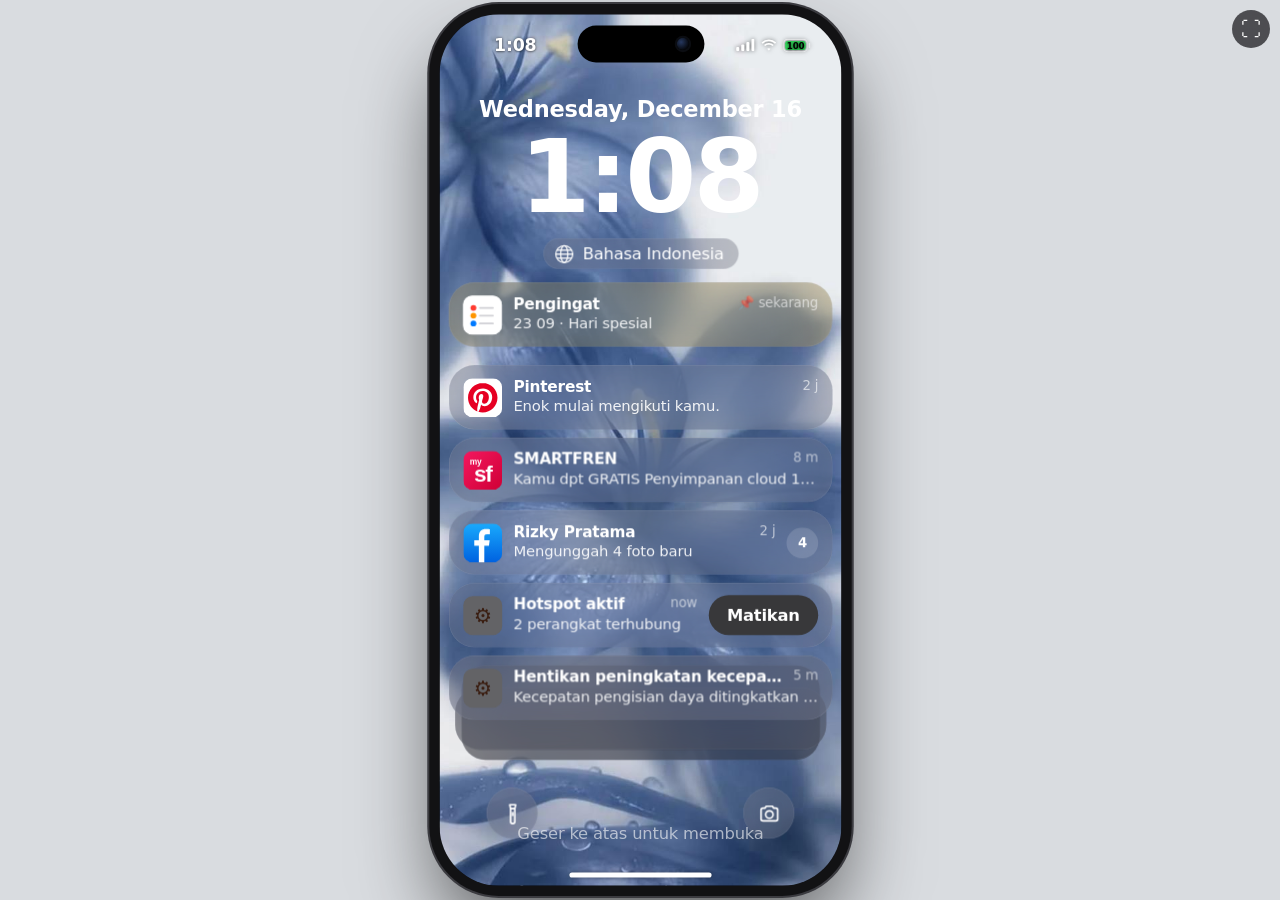
==== commit f9b2519a: "Update index.html" ====
--- a/index.html
+++ b/index.html
@@ -407,7 +407,7 @@
 const KEY='pinggir-halaman-v3';let PEND=null,NOSAVE=0,EN=0,bf='';const PK=[];
 const PIN='2311',PIN2='2309',CODE='214',$=q=>document.querySelector(q);
 const B=[
-{h:'Bab 1 · Jumat, 4 September',t:['halo. ini Shila, kakak tingkatmu di sastra. tadi pak dedi kasih nomormu','kamu yang kemarin balikin “Rumah di Ujung Jalan”, kan?'],
+{h:'Bab 1 · Jumat, 4 September',t:['halo. ini Sh, kakak tingkatmu di sastra. tadi pak dedi kasih nomormu','kamu yang kemarin balikin “Rumah di Ujung Jalan”, kan?'],
  c:[['iya kak, saya. ada apa ya?','',['sebelum kaget: aku nggak lagi marah','cuma ada urusan sama bukunya']],
     ['waduh, aku salah apa kak?','',['wkwk santai. salahnya nggak sendirian kok']]]},
 {t:['jadi tahun lalu aku pinjam buku itu dan nyoret pinggirnya pakai pensil. kebiasaan jelek, aku tau','bulan lalu kamu pinjam, dan kamu bales coretanku. di halaman 41 kamu nulis “ini kalimat paling jujur di buku ini”','pak dedi nunjukin itu ke aku. aku baca tiga kali di depan dia'],
@@ -435,7 +435,7 @@
 {t:['aneh nggak sih, baru kenal dua minggu tapi aku udah bingung bakal kangen siapa duluan','besok kamu ada kelas pagi nggak?'],
  c:[['ada kak. tapi aku bisa ngobrol sampe subuh','d1',['jangan. nanti aku yang ngerasa bersalah']],
     ['ada. tidur gih kak, udah malem','j1',['ih rai. iya iya, tidur']]]},
-{h:'Bab 5 · Kamis, 24 September',s:'Hujan dari sore. Shila nugas di lantai 2 sampai perpustakaan tutup.',t:['kamu masih bangun? aku kejebak hujan di depan perpus','payung kemarin ketinggalan di kos. bodoh banget'],
+{h:'Bab 5 · Kamis, 24 September',s:'Hujan dari sore. Sh nugas di lantai 2 sampai perpustakaan tutup.',t:['kamu masih bangun? aku kejebak hujan di depan perpus','payung kemarin ketinggalan di kos. bodoh banget'],
  c:[['aku ke sana bawa payung, kak. tunggu','d1',['serius? jangan, nanti kamu basah juga','...tapi oke. aku tunggu di tangga','makasih ya. jarang ada yang mau repot buat hal sepele']],
     ['tunggu reda aja kak, nanti aku temenin lewat chat','j1',['ide bagus. ceritain apa aja biar nggak bosen','tentang apa pun asal bukan skripsi']]]},
 {h:'Bab 6 · Sabtu, 3 Oktober',s:'Enam belas hari setelah kopi susu itu, kalian sudah hafal jam kosong masing-masing.',t:['rai, aku mau tanya. jawab jujur ya, jangan yang manis aja','kita ini apa sih? aku nggak mau nebak-nebak kayak soal ujian'],
@@ -444,31 +444,31 @@
 {t:['ada yang harus kamu tau. aku berangkat 1 november','dan ayahku orangnya kaku. dari dulu bilangnya: yang deketin anak ayah harus berani ketemu langsung. nggak lewat chat, nggak lewat titip salam'],
  c:[['aku nggak keberatan kak. kalau perlu aku yang nyamperin','d1',['jangan ngomong gitu kalau belum yakin ya']],
     ['aku mikir dulu ya kak. jujur aku agak keder','j1',['makasih udah jujur. aku juga bakal keder']]]},
-{h:'Bab 7 · Rabu, 7 Oktober',s:'Shila bilang malam ini dia mau cerita sesuatu yang belum pernah dia ceritain.',t:['ayahku di Balikpapan. kerja di kilang, jarang pulang, jarang telepon','dia sering bilang sastra itu hobi, bukan kerjaan','makanya aku ngumpet di pinggir halaman buku. di sana aku boleh salah'],
+{h:'Bab 7 · Rabu, 7 Oktober',s:'Sh bilang malam ini dia mau cerita sesuatu yang belum pernah dia ceritain.',t:['ayahku di Balikpapan. kerja di kilang, jarang pulang, jarang telepon','dia sering bilang sastra itu hobi, bukan kerjaan','makanya aku ngumpet di pinggir halaman buku. di sana aku boleh salah'],
  c:[['kamu nggak salah kak. coretanmu bagus','d1',['kamu bilang gitu seolah gampang','tapi makasih. aku simpan kalimat itu','minggu depan ayah beli tiket. dia mau lihat wisudaku']],
     ['mungkin ayah kakak belum tahu cara bilangnya','j1',['iya. mungkin','dia bukan jahat, cuma nggak pernah belajar caranya','minggu depan dia beli tiket. mau lihat wisudaku']]]},
-{h:'Bab 8 · Sabtu, 10 Oktober',s:'Kos Shila, jam sebelas malam. Dia kirim foto buku yang dipangku di atas kasur.',t:['halaman 41 aku fotokopi. aslinya aku nggak mau pisah','kalau suatu hari kita beneran harus beda kota, kamu mau nulis di pinggir halaman yang sama?'],
+{h:'Bab 8 · Sabtu, 10 Oktober',s:'Kos Sh, jam sebelas malam. Dia kirim foto buku yang dipangku di atas kasur.',t:['halaman 41 aku fotokopi. aslinya aku nggak mau pisah','kalau suatu hari kita beneran harus beda kota, kamu mau nulis di pinggir halaman yang sama?'],
  c:[['mau. aku nulis di pinggir, kakak nulis di tengah','d1',['hahaha itu kalimat paling manis minggu ini','aku catat. pakai pensil, biar bisa kamu bantah']],
     ['kita lihat nanti ya kak, jangan janji dulu','F1',['oh. oke','nggak apa-apa. aku cuma nanya','aku tidur dulu']]]},
-{h:'Bab 9 · Rabu, 14 Oktober',s:'Seminggu penuh UTS. Kamu cuma membalas chat Shila dengan stiker.',t:['rai, kamu ngilang tiga hari','aku ngerti UTS. tapi stiker doang? kayak ngobrol sama kulkas'],
+{h:'Bab 9 · Rabu, 14 Oktober',s:'Seminggu penuh UTS. Kamu cuma membalas chat Sh dengan stiker.',t:['rai, kamu ngilang tiga hari','aku ngerti UTS. tapi stiker doang? kayak ngobrol sama kulkas'],
  c:[['maaf kak. aku panik soal ujian, kakak juga mau pergi, kepalaku penuh','j2',['makasih udah bilang. aku butuh itu, bukan alasan']],
     ['maaf kak, aku bales pas sempet aja','d-1',['hm. oke, kali ini kulewatin']]]},
 {t:['jujur aku juga lagi takut. pergi dari sini, kerja pertama, kamu. kebanyakan sekaligus','makanya aku nanya. kalau nggak, nggak adil buat kita berdua'],
  c:[['kita jalanin pelan-pelan kak. aku di sini','d1',['pelan. aku bisa pelan']],
     ['kalau kakak mau mundur, bilang aja','j1',['aku nggak mau mundur. aku cuma pengin dijawab, bukan dihibur']]]},
-{h:'Bab 10 · Sabtu, 17 Oktober',s:'UTS selesai. Shila ngajak makan mi di warung belakang kampus.',t:['UTS beres! aku traktir mi, kamu pilih tempat','tapi syaratnya, ceritain satu hal yang kamu takut dari aku'],
+{h:'Bab 10 · Sabtu, 17 Oktober',s:'UTS selesai. Sh ngajak makan mi di warung belakang kampus.',t:['UTS beres! aku traktir mi, kamu pilih tempat','tapi syaratnya, ceritain satu hal yang kamu takut dari aku'],
  c:[['aku takut kakak pergi setelah wisuda','d1',['jujur banget','aku juga takut hal yang sama, tapi dari sisi lain','yuk makan dulu. mikirnya nanti']],
     ['takut kakak lihat aku biasa-biasa aja','j1',['kamu tuh nggak biasa. kamu cuma belum sadar','udah, makan mi dulu']]]},
-{h:'Bab 11 · Minggu, 1 November',s:'Hari tenang. Shila kirim voice note yang kamu putar tiga kali.',t:['aku baru ngerjain toga dari rental. kebesaran banget wkwk','foto dulu ya? tapi janji jangan kamu simpan'],
+{h:'Bab 11 · Minggu, 1 November',s:'Hari tenang. Sh kirim voice note yang kamu putar tiga kali.',t:['aku baru ngerjain toga dari rental. kebesaran banget wkwk','foto dulu ya? tapi janji jangan kamu simpan'],
  c:[['udah aku simpan kak, maaf','d1',['KAMU TUH','...ya sudah. aku pasrah','kamu lucu kalau lagi nggak sopan']],
     ['janji kak, cuma aku lihat lalu hapus','j1',['bohong. tapi aku percaya','nanti kita foto bareng yang bagus, di depan gedung']]]},
-{h:'Bab 12 · Senin, 7 Desember',s:'Kabar masuk: Ayah Shila memajukan jadwal terbang.',t:['ayah mendarat Rabu sore, bukan Kamis pagi','dia nanya siapa temen yang sering aku chat tiap malam','aku jawab “temen sastra”. kamu keberatan?'],
+{h:'Bab 12 · Senin, 7 Desember',s:'Kabar masuk: Ayah Sh memajukan jadwal terbang.',t:['ayah mendarat Rabu sore, bukan Kamis pagi','dia nanya siapa temen yang sering aku chat tiap malam','aku jawab “temen sastra”. kamu keberatan?'],
  c:[['keberatan kak. aku mau dikenalin dengan jujur','R1',['...oke. berarti kamu serius','aku takut, tapi aku juga mau begitu','besok kita atur biar ayah ketemu kamu']],
     ['nggak keberatan. kakak yang tahu waktunya','d1',['makasih udah ngerti','tapi aku nggak mau kamu terus jadi “temen sastra”','kita bahas lagi sebelum ayah datang']]]},
-{h:'Bab 13 · Selasa, 15 Desember',s:'Malam sebelum ayah mendarat. Shila nggak bales empat jam.',t:['maaf baru muncul. aku beresin kamar buat ayah','kayaknya aku nggak tenang. kamu lagi ngapain?'],
+{h:'Bab 13 · Selasa, 15 Desember',s:'Malam sebelum ayah mendarat. Sh nggak bales empat jam.',t:['maaf baru muncul. aku beresin kamar buat ayah','kayaknya aku nggak tenang. kamu lagi ngapain?'],
  c:[['lagi nyetrika kemeja putih buat besok, dua kali','d1',['dua kali?? hahaha kamu lebay','tapi aku senyum sendirian di kamar. makasih ya']],
     ['lagi nemenin kakak ngetik doang','j1',['itu cukup','nemenin tuh kerjaan paling susah dan kamu jago']]]},
-{h:'Bab 14 · Rabu, 16 Desember',s:'Ayah Shila mendarat sore ini. Wisudanya besok jam delapan pagi.',t:['rai, ayah udah sampai. lagi makan soto di depan kosku','ayah bilang: kalau anak itu serius, besok jam 11 datang ke gedung wisuda. pakai kemeja, jangan kaos','kamu nggak harus. tapi ayah nggak nanya dua kali'],
+{h:'Bab 14 · Rabu, 16 Desember',s:'Ayah Sh mendarat sore ini. Wisudanya besok jam delapan pagi.',t:['rai, ayah udah sampai. lagi makan soto di depan kosku','ayah bilang: kalau anak itu serius, besok jam 11 datang ke gedung wisuda. pakai kemeja, jangan kaos','kamu nggak harus. tapi ayah nggak nanya dua kali'],
  c:[['aku datang kak. kemeja putih ada','R1 d1',['makasih rai','kamu pasti gugup. aku gugup duluan']],
     ['kak, aku belum siap ketemu ayah','j1',['oke. aku ngerti','tapi ayah nggak akan ngerti, dan aku nggak bisa bohong ke dia']]]},
 {L:1,t:['sebelum besok, satu pertanyaan yang nggak ada hubungannya sama ayah','kalau kamu disuruh nulis satu kalimat penutup buat cerita kita, apa?'],
@@ -476,10 +476,10 @@
     ['tamat. tapi aku masih mau nulis lagi.','d1',['tamat tapi nulis lagi. itu plot twist yang aku mau']]]}
 ];
 const ENDS=[
-['Teman Baik, Alasan yang Rapi',()=>['Shila berangkat Minggu pagi, 20 Desember. Di pesan terakhir sebelum boarding dia nulis: “kita nggak jadi apa-apa, dan itu yang bikin kita awet.” Kamu ngetik ulang balasannya tiga kali, lalu cuma kirim “hati-hati kak.”',SC.R?'Ayah sempat nanya kalian itu apa. Kalian jawab barengan: teman. Ayah mengangguk, tapi lama.':'','Dua tahun kemudian kalian masih saling kirim foto buku random jam satu malam. Kadang kamu mikir, kalau dulu jawabanmu lain, ceritanya jadi kayak apa. Tapi nggak pernah sampai nyesel. Ada cerita yang paling bagus kalau berhenti di bab yang sama.']],
-['Belum Dikasih, Belum Ditolak',()=>['Jumat pagi Ayah pulang ke Balikpapan tanpa pernah melihat mukamu. Kata Shila: “ayah nggak nolak kamu. ayah cuma nggak bisa restuin orang yang belum pernah dia temui.”','Jadi kalian belum resmi apa-apa, tapi juga nggak ke mana-mana. Tiap malam tetap telepon. Kamu mulai nyisihin uang jajan.','Januari, pas libur semester, kamu beli tiket Semarang ke Balikpapan. Ibumu titip kue kering buat Ayah. Shila cuma nulis: “ayah mau ngobrol. itu aja dulu.” Itu aja dulu sudah cukup.']],
-['Jadian, Jarak Jauh',()=>['Kamis, 17 Desember, kamu duduk di barisan keluarga karena Ayah yang nyuruh. Sorenya, di depan gedung wisuda, Shila nanya “jadi?” dan kamu jawab “jadi.” Dua hari kemudian giliran kamu yang wisuda, dan Shila duduk di barisan keluarga.','Dia berangkat 20 Desember. Kalian video call tiap malam, ribut soal sinyal, baikan soal hal-hal kecil. Tiga bulan kemudian kamu sudah di Balikpapan, makan soto bareng Ayah yang masih jarang senyum.',SC.K?'Bukunya ada di kardus Shila yang belum dibongkar. Coretan di pinggirnya masih utuh, dan kalian sepakat nggak buru-buru baca semuanya.':'Bukunya sudah dikembalikan ke perpus dengan coretan terhapus semua. Tinggal halaman 41 yang masih ada di kepala kalian berdua.']],
-['Halaman Terakhir',()=>['Kamis, 17 Desember, 10.55. Kamu berdiri di depan gedung wisuda pakai kemeja putih yang disetrika dua kali.','Ayah Shila tinggi dan nggak tersenyum. Dia melihatmu dari sepatu sampai rambut, lalu bilang: “kamu yang beli buku perpus demi coretan anak saya?”','“Iya, Yah.” “Delapan puluh sembilan ribu.” “Dibagi dua, Yah.”','Ayah diam tiga detik. “Duduk. Kita makan.” Itu restunya. Kamu baru sadar belakangan.','Tiga tahun berlalu dengan video call, sinyal jelek, dan tiket murah yang selalu kamu cari jam dua pagi. Lalu harinya datang.','Di pernikahan kalian nggak ada buku tamu. Cuma “Rumah di Ujung Jalan”, terbuka di halaman terakhir, pensil diikat benang. Tamu menulis di pinggirnya satu per satu. Pak Dedi datang jauh-jauh dari Semarang dan menulis paling panjang: “Urusan buku ini resmi lunas. Jangan dicoret lagi.”','Malamnya, setelah tamu pulang, Shila membuka halaman itu. Di pojok bawah ada satu baris yang kamu tulis sendiri pagi tadi, diam-diam: “'+SC.L+'”','Di bawahnya, tulisan miring yang sangat dia kenal: “dibalas.”']]
+['Teman Baik, Alasan yang Rapi',()=>['Sh berangkat Minggu pagi, 20 Desember. Di pesan terakhir sebelum boarding dia nulis: “kita nggak jadi apa-apa, dan itu yang bikin kita awet.” Kamu ngetik ulang balasannya tiga kali, lalu cuma kirim “hati-hati kak.”',SC.R?'Ayah sempat nanya kalian itu apa. Kalian jawab barengan: teman. Ayah mengangguk, tapi lama.':'','Dua tahun kemudian kalian masih saling kirim foto buku random jam satu malam. Kadang kamu mikir, kalau dulu jawabanmu lain, ceritanya jadi kayak apa. Tapi nggak pernah sampai nyesel. Ada cerita yang paling bagus kalau berhenti di bab yang sama.']],
+['Belum Dikasih, Belum Ditolak',()=>['Jumat pagi Ayah pulang ke Balikpapan tanpa pernah melihat mukamu. Kata Sh: “ayah nggak nolak kamu. ayah cuma nggak bisa restuin orang yang belum pernah dia temui.”','Jadi kalian belum resmi apa-apa, tapi juga nggak ke mana-mana. Tiap malam tetap telepon. Kamu mulai nyisihin uang jajan.','Januari, pas libur semester, kamu beli tiket Semarang ke Balikpapan. Ibumu titip kue kering buat Ayah. Sh cuma nulis: “ayah mau ngobrol. itu aja dulu.” Itu aja dulu sudah cukup.']],
+['Jadian, Jarak Jauh',()=>['Kamis, 17 Desember, kamu duduk di barisan keluarga karena Ayah yang nyuruh. Sorenya, di depan gedung wisuda, Sh nanya “jadi?” dan kamu jawab “jadi.” Dua hari kemudian giliran kamu yang wisuda, dan Sh duduk di barisan keluarga.','Dia berangkat 20 Desember. Kalian video call tiap malam, ribut soal sinyal, baikan soal hal-hal kecil. Tiga bulan kemudian kamu sudah di Balikpapan, makan soto bareng Ayah yang masih jarang senyum.',SC.K?'Bukunya ada di kardus Sh yang belum dibongkar. Coretan di pinggirnya masih utuh, dan kalian sepakat nggak buru-buru baca semuanya.':'Bukunya sudah dikembalikan ke perpus dengan coretan terhapus semua. Tinggal halaman 41 yang masih ada di kepala kalian berdua.']],
+['Halaman Terakhir',()=>['Kamis, 17 Desember, 10.55. Kamu berdiri di depan gedung wisuda pakai kemeja putih yang disetrika dua kali.','Ayah Sh tinggi dan nggak tersenyum. Dia melihatmu dari sepatu sampai rambut, lalu bilang: “kamu yang beli buku perpus demi coretan anak saya?”','“Iya, Yah.” “Delapan puluh sembilan ribu.” “Dibagi dua, Yah.”','Ayah diam tiga detik. “Duduk. Kita makan.” Itu restunya. Kamu baru sadar belakangan.','Tiga tahun berlalu dengan video call, sinyal jelek, dan tiket murah yang selalu kamu cari jam dua pagi. Lalu harinya datang.','Di pernikahan kalian nggak ada buku tamu. Cuma “Rumah di Ujung Jalan”, terbuka di halaman terakhir, pensil diikat benang. Tamu menulis di pinggirnya satu per satu. Pak Dedi datang jauh-jauh dari Semarang dan menulis paling panjang: “Urusan buku ini resmi lunas. Jangan dicoret lagi.”','Malamnya, setelah tamu pulang, Sh membuka halaman itu. Di pojok bawah ada satu baris yang kamu tulis sendiri pagi tadi, diam-diam: “'+SC.L+'”','Di bawahnya, tulisan miring yang sangat dia kenal: “dibalas.”']]
 ];
 const ch=[
 {id:'rai',n:'088989747480',m:[]},
@@ -495,12 +495,12 @@
 const RN=n=>Array.from({length:n},(_,i)=>`<path d="M${(i*37)%300} ${(i*53)%150}l-6 22"/>`).join('');
 const IMGDIR='';/* ganti jadi 'img/' kalau jpg ditaruh di subfolder */
 const PICFB={};
-const PIC=(f,fb)=>{PICFB[f]=fb;return `<img class="pi" src="${IMGDIR}${f}" alt="" draggable="false" onerror="this.outerHTML=PICFB['${f}']||''">`};
-const PS=(f,b,x)=>PIC(f,S(b,x));
+const PIC=(f,fb)=>{PICFB[f]='';return `<img class="pi" src="${IMGDIR}${f}" alt="" draggable="false" onerror="this.outerHTML=PICFB['${f}']||''">`};
+const PS=f=>PIC(f);
 const ph=[
-{c:'Bangku depan perpus · 17 September',s:PS('23276-50kb.jpg','#1b2a3d',`<g stroke="#8fb4d8" stroke-width="1.2" opacity=".55">${RN(26)}</g><circle cx="240" cy="38" r="20" fill="#f4c46a" opacity=".8"/><rect x="50" y="76" width="200" height="8" fill="#41546b"/><rect x="62" y="84" width="6" height="76" fill="#41546b"/><rect x="232" y="84" width="6" height="76" fill="#41546b"/><rect x="80" y="134" width="140" height="8" rx="3" fill="#7a5a40"/><rect y="170" width="300" height="30" fill="#0f1822"/>`)},
-{c:'Halaman 41 · 3 September',s:PS('23277-50kb.jpeg','#e8dcc3','<rect x="40" y="20" width="105" height="160" fill="#faf7ef"/><rect x="155" y="20" width="105" height="160" fill="#faf7ef"/><g stroke="#8a8f99" stroke-width="2" opacity=".6"><path d="M52 50h80M52 62h80M52 74h80M52 86h80M167 50h80M167 62h80M167 74h80"/></g><path d="M170 120l20-6 18 8 22-9" stroke="#444" stroke-width="3" fill="none"/><text x="52" y="172" font-size="10" fill="#555" font-family="monospace">41</text>')},
-{c:'Struk Kopi Kampus · 17 September',s:PS('23282-50kb.jpeg','#e5d6bd','<rect x="85" y="14" width="130" height="172" rx="4" fill="#faf7ef"/><g font-family="monospace" fill="#3a332a" text-anchor="middle"><text x="150" y="40" font-size="13" font-weight="700">KOPI KAMPUS</text><text x="150" y="66" font-size="10">kopi susu x2</text><text x="150" y="82" font-size="10">roti bakar x1</text><text x="150" y="120" font-size="10">No. Pesanan</text><text x="150" y="152" font-size="30" font-weight="700" fill="#b4533a">214</text></g>')}];
+{c:'Bangku depan perpus · 17 September',s:PS('23276-50kb.jpg')},
+{c:'Halaman 41 · 3 September',s:PS('23277-50kb.jpeg')},
+{c:'Struk Kopi Kampus · 17 September',s:PS('23282-50kb.jpeg')}];
 const GCAP=['Semangkuk mi','Keramaian di acara','Ruang baca','Tangga','Makan siang dibungkus','Eskalator'];
 const GP=['#26405e','#1b2a3d','#3a3550','#2d4a4f','#4a3a2d','#22334a'].map((c,i)=>({c:GCAP[i]+' · Oktober',s:PS(['23290-50kb.jpg','23291-50kb.jpg','23292-50kb.jpg','23293-50kb.jpg','23294-50kb.jpg','23295-50kb.jpg'][i],c,`<g stroke="#9cc3ea" stroke-width="1.2" opacity=".35">${RN(14)}</g><circle cx="${60+i*35}" cy="${50+i%3*20}" r="22" fill="#f4c46a" opacity=".5"/>`)}));
 const PHX=i=>i>=100?GP[i-100]:ph[i];
@@ -563,7 +563,7 @@
 else if(k=='tel'){c+=' gp';const TB=a=>`<div class="tb">${[['☆','Favorit',-1],['◷','Terbaru',0],['◉','Kontak',-1],['⠿','Papan Tombol',1],['◯◯','Pesan Suara',-1]].map(x=>`<button ${x[2]>=0?`data-tt="${x[2]}"`:''} class="${a==x[2]?'on':''}"><i>${x[0]}</i>${x[1]}</button>`).join('')}</div>`;
 h=nav('','Home')+(tt?`<div class="sc"><div class="big">Papan Tombol</div><div data-d="x" style="text-align:center;font-size:34px;min-height:44px;margin:10px 0">${dn||'&nbsp;'}</div><div class="pk kl" style="justify-content:center">${[1,2,3,4,5,6,7,8,9,'*',0,'#'].map(n=>`<button data-d="${n}"><b>${n}</b></button>`).join('')}</div><div style="display:grid;place-items:center;margin-top:16px"><button class="call" data-call="1">📞</button></div></div>`:`<div class="sc"><div class="seg" style="width:230px;margin:6px auto 0"><button class="on">All</button><button>Tak Terjawab</button></div><div class="big">Recents</div><div class="sq">⌕ Cari</div>${[['mma','Ibu','Kemarin',0],['nad','Nadia','Jumat',0],['mma','Ibu','Kamis',0]].map(a=>`<button class="rc" data-cl="${a[0]}"><div><b class="${a[3]?'ms2':''}">${a[1]}</b><small>seluler</small></div><span>${a[2]}</span><u>ⓘ</u></button>`).join('')}</div>`)+TB(tt)}
 else if(k=='saf'){c+=' gp';const r=sres(sq),cl=['#2a5bd7','#1f8a5b','#9a5b2a','#d9531e','#5a67c9','#6a4fd6','#2fbf4a','#f5a30a'];h=nav('','Home')+`<div class="sc" style="padding-top:104px;padding-bottom:220px">${r?`<div class="nt"><h3>${r[0]}</h3>${r[1]}</div>`:`<div class="big" style="font-size:28px">Favorites</div><div class="fv4">${HS.slice(0,8).map((a,i)=>`<button data-sq="${a}"><i style="color:${cl[i]}">${a[0].toUpperCase()}</i>${a}</button>`).join('')}</div><div class="big" style="font-size:28px">Laporan Privasi</div><div class="cw2">🛡 Dalam tujuh hari terakhir, Safari telah mencegah <b>14 pelacak</b> membuat profil Anda.</div><div class="big" style="font-size:28px">Daftar Bacaan</div><div class="cw2" style="color:#aaa">Daftar Bacaan Anda kosong</div>`}</div><div class="sfb"><div class="fld" data-f="saf"><b style="font-size:15px;margin-right:16px">AA</b><span class="fv">${fld('saf')}</span></div></div>`}
-else if(k=='cam'){c+=' dk';h=nav('','Home')+`<div class="vw">${PS('23275-50kb.jpg','#1d2b3b',`<g stroke="#9cc3ea" stroke-width="1.2" opacity=".6">${RN(30)}</g><rect x="40" y="30" width="220" height="140" rx="6" fill="none" stroke="#5b6f86" stroke-width="6"/><path d="M150 30v140M40 100h220" stroke="#5b6f86" stroke-width="4"/>`)}</div><div class="vc" style="bottom:170px">Foto · ${shots} jepretan</div><div class="sh0"><button data-sh="1" aria-label="Ambil foto"></button></div>`}
+else if(k=='cam'){c+=' dk';h=nav('','Home')+`<div class="vw">${PS('23275-50kb.jpg')}</div><div class="vc" style="bottom:170px">Foto · ${shots} jepretan</div><div class="sh0"><button data-sh="1" aria-label="Ambil foto"></button></div>`}
 else if(k=='map')h=nav('Maps','Home')+`<div class="sc" style="padding:0"><svg viewBox="0 0 393 852" style="width:100%;height:100%"><rect width="393" height="852" fill="#f2efe9"/><path d="M0 700C100 670 220 740 393 700V852H0Z" fill="#b9dcf7"/><path d="M0 330H393M180 98V852" stroke="#fff" stroke-width="22"/><path d="M0 450H393" stroke="#9a9a9f" stroke-width="3" stroke-dasharray="10 8"/><rect x="215" y="380" width="120" height="50" rx="8" fill="#e0d9cc"/><text x="275" y="410" font-size="14" text-anchor="middle" fill="#6b645a" font-weight="600">Kopi Kampus</text>${st>=MI?`<path d="M275 330a12 12 0 0 0-12 12c0 9 12 21 12 21s12-12 12-21a12 12 0 0 0-12-12Z" fill="#ff3b30"/><circle cx="275" cy="342" r="4" fill="#fff"/>`:''}</svg><div class="mps"><i class="gr0"></i><div class="sq" style="margin:0 0 14px">⌕ Cari di Peta</div><div class="mf"><b>Favorites</b><span>Lainnya</span></div><div class="mc"><div><i style="background:#5e5ce6">⌂</i>Rumah<small>Lokasi Saat Ini</small></div><div><i style="background:#ff2d55">⌂</i>Bangku Perpus<small>${st>=MI?'Dibagikan':'4 mnt'}</small></div><div><i style="background:#ff9500">☕</i>Kopi Kampus<small>9 mnt</small></div><div><i style="background:#e5e5ea;color:#007aff">+</i>Tambah</div></div><div class="mf"><b>Recents</b></div><div class="grp" style="margin:0"><div class="nr" style="display:block;padding:10px 16px"><b>Berbagi Lokasi</b><small style="display:block;color:#8e8e93;margin-top:2px;line-height:1.35">${st>=MI?'Membagikan lokasi · 1 menit lalu. 600 m dari kosmu. Dia menunggu di bangku kayu.':'Belum ada yang membagikan lokasi.'}</small></div></div></div></div>`;
 $('#ap').innerHTML=`<div class="${c}">${h}</div>`;const dk=k=='ph'||k=='cam';sb(!dk&&false);if(dk)sb(false);$('#sb').classList.toggle('dk',!dk);$('#hb').classList.toggle('dk',!dk);if(dk){sb(false);$('#sb').classList.remove('dk');$('#hb').classList.remove('dk')}
 if(k=='bab'&&!na){const r=$('.cpr.cur'),sc=$('#ap .sc');if(r&&sc)sc.scrollTop=Math.max(0,r.offsetTop-300)}
@@ -664,8 +664,8 @@
 function CQH(m){if(!m.q||m[0]!='m')return '';const q=m.q;return `<div class="cqw"><div class="clb">You replied to ${q.w=='m'?'diri sendiri':esc(q.n)}</div><div class="cq">${esc(q.t)}</div></div>`}
 function sendT(){if(at)return;const s=T.chat.trim();if(!s)return;if(cur=='rai'&&done)return;T.chat='';km='abc';sh=0;kbr();if(cur!='rai'){pushM(ch.find(a=>a.id==cur).m,s);page(1);return}if(wait&&rdy()&&(CRP=null,1))return reply(pq!=null?pq:(/sayang|suka|kangen|rindu|cinta|kamu/i.test(s)?1:0),s);pushM(ch[0].m,s);tone(620,.07,.05);page(1);const F=['Haha, iya.','Eh, kamu tuh ya.','Aku baca terus lho, Rai.','Hmm, lanjut dong. Aku dengerin.'];setTimeout(()=>{ty=1;page(1)},600);setTimeout(()=>{ty=0;ch[0].m.push(['t',F[fi++%4],0,clk()]);tone(1318,.12,.05);if(chatOpen())page(1)},1800)}
 function sres(q){q=q.toLowerCase().trim();if(!q)return 0;const D=[[/kopi|susu|resep/,'Resep kopi susu','Espresso, susu dingin, es sedikit, tanpa gula. Catatan kecil: Kak Sh selalu minta es sedikit saja.'],[/kampus|buka/,'Kopi Kampus','Buka 08.00–20.00. Kopi susunya paling laris.'],[/perpus|bangku|pak ?dedi/,'Perpustakaan Kampus','Lantai 2 untuk sastra. Meja pinjam dijaga Pak Dedi. Bangku kayu di depannya paling enak buat nunggu orang.'],[/buku|rumah|halaman/,'Rumah di Ujung Jalan','Novel. Satu eksemplar di sebuah rak pribadi punya dua tulisan pensil di halaman 41.'],[/kak ?sh|ksh/,'Kak Sh','Tidak ada hasil di internet.'],[/hapus|pensil/,'Cara menghapus pensil','Pakai penghapus karet putih. Jangan dipakai pada tulisan yang ingin disimpan.']];const m=D.find(d=>d[0].test(q));if(m)F['s'+D.indexOf(m)]=1;return m?[m[1],m[2]]:['Tidak ada hasil','Tidak ada hasil untuk "'+esc(q)+'". Coba "perpus", "kopi susu", atau "buku".']}
-function shoot(){shots++;tone(1200,.06,.05);const f=document.createElement('div');f.style.cssText='position:absolute;inset:0;background:#fff;z-index:30';$('#ap').appendChild(f);f.animate([{opacity:.9},{opacity:0}],250).onfinish=()=>f.remove();ph.push({c:'Langit dari jendela · '+clk(),s:PS('23275-50kb.jpg','#16202c',`<g stroke="#9cc3ea" stroke-width="1.2" opacity=".6">${RN(30)}</g><rect x="40" y="30" width="220" height="140" rx="6" fill="none" stroke="#5b6f86" stroke-width="6"/><path d="M150 30v140M40 100h220" stroke="#5b6f86" stroke-width="4"/>`)});if(shots==1&&st>=CI){ch[0].m.push(['t','Aaa fotonya masuk! Langitnya sama persis kayak punyaku',0,clk()]);ban('Aaa fotonya masuk! Langitnya sama persis kayak punyaku')}setTimeout(()=>{if(app&&sv=='cam')page(1)},260)}
-function callTo(n){closeKb();F['c'+n]=1;const N={rai:ch[0].n,mma:'Ibu',nad:'Nadia'},V={rai:'"Halo, ini Shila. Lagi nggak bisa angkat nih. Tinggalin pesan ya."',mma:'"Rai, sudah makan? Salam buat Kak Shila ya. Kapan-kapan ajak main ke rumah."',nad:'"Rai, cepetan chat Kak Sh! Gue nunggu kabar nih. Bye!"'},tx=n=='214'?'Kopi Kampus: "Pesanan 214? Teh jahe dua, siap diambil!"':V[n]||'Nomor ini tidak terdaftar.';const d=document.createElement('div');d.className='cl';d.innerHTML=`<div class="cn">${N[n]||n}</div><div class="cs2">memanggil…</div><div class="cg">${[['🔊','Speaker',1],['▶','FaceTime'],['🎙','Mute'],['👤','Add']].map(x=>`<div><b class="${x[2]?'w':''}">${x[0]}</b>${x[1]}</div>`).join('').replace(/(<div><b class="">👤.*?<\/div>)/,'$1<div><button class="ce" data-end="1">☎</button>End</div>')}<div><b>⠿</b>Keypad</div></div>`;$('#ph').appendChild(d);$('#sb').classList.remove('dk');$('#hb').classList.remove('dk');tone(440,.4,.04);setTimeout(()=>{if(!d.isConnected)return;d.querySelector('.cs2').textContent=tx},2200)}
+function shoot(){shots++;tone(1200,.06,.05);const f=document.createElement('div');f.style.cssText='position:absolute;inset:0;background:#fff;z-index:30';$('#ap').appendChild(f);f.animate([{opacity:.9},{opacity:0}],250).onfinish=()=>f.remove();ph.push({c:'Langit dari jendela · '+clk(),s:PS('23275-50kb.jpg')});if(shots==1&&st>=CI){ch[0].m.push(['t','Aaa fotonya masuk! Langitnya sama persis kayak punyaku',0,clk()]);ban('Aaa fotonya masuk! Langitnya sama persis kayak punyaku')}setTimeout(()=>{if(app&&sv=='cam')page(1)},260)}
+function callTo(n){closeKb();F['c'+n]=1;const N={rai:ch[0].n,mma:'Ibu',nad:'Nadia'},V={rai:'"Halo, ini Sh. Lagi nggak bisa angkat nih. Tinggalin pesan ya."',mma:'"Rai, sudah makan? Salam buat Kak Sh ya. Kapan-kapan ajak main ke rumah."',nad:'"Rai, cepetan chat Kak Sh! Gue nunggu kabar nih. Bye!"'},tx=n=='214'?'Kopi Kampus: "Pesanan 214? Teh jahe dua, siap diambil!"':V[n]||'Nomor ini tidak terdaftar.';const d=document.createElement('div');d.className='cl';d.innerHTML=`<div class="cn">${N[n]||n}</div><div class="cs2">memanggil…</div><div class="cg">${[['🔊','Speaker',1],['▶','FaceTime'],['🎙','Mute'],['👤','Add']].map(x=>`<div><b class="${x[2]?'w':''}">${x[0]}</b>${x[1]}</div>`).join('').replace(/(<div><b class="">👤.*?<\/div>)/,'$1<div><button class="ce" data-end="1">☎</button>End</div>')}<div><b>⠿</b>Keypad</div></div>`;$('#ph').appendChild(d);$('#sb').classList.remove('dk');$('#hb').classList.remove('dk');tone(440,.4,.04);setTimeout(()=>{if(!d.isConnected)return;d.querySelector('.cs2').textContent=tx},2200)}
 addEventListener('keydown',e=>{if(!kbo||e.metaKey||e.ctrlKey||e.altKey)return;if(e.key=='Backspace'){e.preventDefault();kf('del')}else if(e.key=='Enter'){e.preventDefault();kf('ret')}else if(e.key.length==1){e.preventDefault();typ(e.key)}});
 document.addEventListener('click',e=>{const t=e.target,q=s=>t.closest(s);let b;
 if(kbo&&!q('#kbw')&&!q('.fld')&&!q('.al')&&!q('.bm')&&!q('.igi'))closeKb();
@@ -682,7 +682,7 @@
 if(b=q('[data-sq]')){T.saf=sq=b.dataset.sq;page(1);return}
 if(b=q('[data-k]')){if(Date.now()-pdT<700)return;pinKey(b.dataset.k);return}
 if(b=q('[data-j]')){askJump(+b.dataset.j);return}
-if(b=q('[data-mu]')){[[523,659,784],[392,494,587],[440,523,659],[330,392,494]][+b.dataset.mu%4].forEach((f,j)=>setTimeout(()=>tone(f,.5,.06),j*300));return}
+if(b=q('[data-mu]')){return}
 if(b=q('[data-jx]')){const go=b.dataset.jx=='1',t=JT;const al=$('#ph .al');al&&al.remove();if(go)jumpTo(t);return}
 if(q('[data-jb]')){bf='chat';sv='bab';page();return}
 if(q('[data-rs]')){askReset();return}
@@ -709,7 +709,7 @@
 const fsb=document.getElementById('fs'),de=document.documentElement,rf=de.requestFullscreen||de.webkitRequestFullscreen,fe=()=>document.fullscreenElement||document.webkitFullscreenElement;
 if(!rf||document.fullscreenEnabled===false)fsb.style.display='none';
 /* fullscreen: gestur kembali HP tidak boleh mengeluarkan dari fullscreen, hanya kembali di dalam web */
-let fsWant=0,fsBtn=0;const fsCoarse=('ontouchstart' in window)||navigator.maxTouchPoints>0||!!(window.matchMedia&&matchMedia('(pointer:coarse)').matches);let fsEsc=0;addEventListener('keydown',e=>{if(e.key=='Escape')fsEsc=Date.now()},true);addEventListener('popstate',()=>{window._pp=Date.now()},true);
+let fsWant=0,fsBtn=0;const fsCoarse=('ontouchstart' in window)||navigator.maxTouchPoints>0||!!(window.matchMedia&&matchMedia('(pointer:coarse)').matches);let fsEsc=0;addEventListener('keydown',e=>{if(e.key=='Escape')fsEsc=Date.now()},true);addEventListener('popstate',()=>{window._pp=Date.now();if(window._g2&&window._closeA){window._g2=0;window._closeA()}},true);
 const fsGo=()=>{if(fsWant&&rf&&!fe()){try{const p=rf.call(de);p&&p.catch&&p.catch(()=>{})}catch(_){}}};
 fsb.onclick=()=>{try{if(fe()){fsBtn=1;fsWant=0;(document.exitFullscreen||document.webkitExitFullscreen).call(document)}else{fsWant=1;const p=rf.call(de);p&&p.catch&&p.catch(()=>{fsWant=0;fsb.style.display='none'})}}catch(e){fsb.style.display='none'}};
 ['fullscreenchange','webkitfullscreenchange'].forEach(n=>document.addEventListener(n,()=>{fsb.textContent=fe()?'✕':'⛶';fit();if(fe()){fsWant=1;return}if(fsBtn){fsBtn=0;return}if(Date.now()-fsEsc<400){fsWant=0;return}if(fsWant&&fsCoarse){if(app&&Date.now()-(window._eb||0)>800&&Date.now()-(window._pp||0)>500)history.back();fsGo();setTimeout(fsGo,60);setTimeout(fsGo,250)}}));
@@ -739,7 +739,7 @@
 function askJump(i){JT=i;const k=CHP.findIndex(p=>p.i==i),p=CHP[k];
  alrt(p.n=='Akhir'?'Lompat ke akhir cerita?':'Lompat ke Bab '+p.n+'?',p.n=='Akhir'?'Obrolan terisi otomatis, lalu kamu langsung ke ending.':'Obrolan sebelum bab ini terisi otomatis dan progresmu diganti.','Cancel','Lompat','jx')}
 function askReset(){alrt('Start over?','All progress is erased and you return to the lock screen.','Cancel','Restart','rx',1)}
-const rainPhoto=()=>({c:'Langit dari jendela · '+clk(),s:PS('23275-50kb.jpg','#16202c',`<g stroke="#9cc3ea" stroke-width="1.2" opacity=".6">${RN(30)}</g><rect x="40" y="30" width="220" height="140" rx="6" fill="none" stroke="#5b6f86" stroke-width="6"/><path d="M150 30v140M40 100h220" stroke="#5b6f86" stroke-width="4"/>`)});
+const rainPhoto=()=>({c:'Langit dari jendela · '+clk(),s:PS('23275-50kb.jpg')});
 function rebuild(idx){
  ch.splice(0,ch.length,...JSON.parse(CH0));const sh0=shots;ph.length=3;Object.keys(F).forEach(k=>delete F[k]);
  const m=ch[0].m;
@@ -816,7 +816,7 @@
 const I=(d,w=26)=>`<svg width="${w}" height="${w}" viewBox="0 0 24 24" fill="none" stroke="currentColor" stroke-width="1.7" stroke-linecap="round" stroke-linejoin="round">${d}</svg>`;
 const TR=(l,r)=>`<div class="tr"><button data-b="1">${CH}${l}</button><span>${r||''}</span></div>`;
 const MN=['Januari','Februari','Maret','April','Mei','Juni','Juli','Agustus','September','Oktober','November','Desember'];
-const EV={'8-4':[['Hari pertama dia chat','Sepanjang hari']],'11-17':[['Wisuda Shila','08.00']],'11-19':[['Wisudamu','Sepanjang hari']]};
+const EV={'8-4':[['Hari pertama dia chat','Sepanjang hari']],'11-17':[['Wisuda Sh','08.00']],'11-19':[['Wisudamu','Sepanjang hari']]};
 let XM=11,XD=16,XT=1;const XA=[1,1];
 const IGT=[['besok akhirnya','3,921',S('#16202c',`<g stroke="#9cc3ea" stroke-width="1.2" opacity=".6">${RN(30)}</g><rect x="90" y="20" width="150" height="160" rx="6" fill="none" stroke="#5b6f86" stroke-width="6"/><path d="M165 20v160M90 100h150" stroke="#5b6f86" stroke-width="4"/>`)],
 ['futsal minggu lalu · Rai nongol di pojok','2,107',S('#2f6b44','<rect x="30" y="20" width="240" height="160" fill="none" stroke="#fff" stroke-width="3" opacity=".7"/><path d="M150 20v160" stroke="#fff" stroke-width="3" opacity=".7"/><circle cx="150" cy="100" r="26" fill="none" stroke="#fff" stroke-width="3" opacity=".7"/><circle cx="214" cy="140" r="12" fill="#fff"/>')],
@@ -825,9 +825,9 @@
 const d2b=u=>{try{const[h,b]=u.split(','),m=h.match(/:(.*?);/)[1],t=atob(b),a=new Uint8Array(t.length);for(let i=0;i<t.length;i++)a[i]=t.charCodeAt(i);return URL.createObjectURL(new Blob([a],{type:m}))}catch(_){return u}};
 const sq_=(x,v)=>x.replace('viewBox="0 0 300 200"','viewBox="'+v+'"');
 const IGPS=[
-{cap:'buku pinjaman dari perpus. bagus banget.',loc:'perpustakaan',lk:127,dt:'5 SEPTEMBER',art:PIC('23279-50kb.jpeg',sq_(PICFB['23277-50kb.jpeg'],'50 0 200 200')),cm:[['nadiaaa','rai senyum-senyum lagi'],['dimas.futsal','buku apaan nih']]},
-{cap:'kopi kampus. kopi susu dua, tetap juara.',loc:'kopi kampus',lk:211,dt:'17 SEPTEMBER',art:PIC('23281-50kb.jpeg',sq_(IGT[2][2],'55 0 200 200')),cm:[['kopi.kampus','ditunggu lagi ya kak']]},
-{cap:'halaman 41. ada yang nulis di pinggirnya.',loc:'perpustakaan',lk:98,dt:'4 SEPTEMBER',art:PIC('23280-50kb.jpeg',sq_(PICFB['23277-50kb.jpeg'],'50 0 200 200')),cm:[['nadiaaa','awal mula nih']]}];
+{cap:'buku pinjaman dari perpus. bagus banget.',loc:'perpustakaan',lk:127,dt:'5 SEPTEMBER',art:PIC('23279-50kb.jpeg'),cm:[['nadiaaa','rai senyum-senyum lagi'],['dimas.futsal','buku apaan nih']]},
+{cap:'kopi kampus. kopi susu dua, tetap juara.',loc:'kopi kampus',lk:211,dt:'17 SEPTEMBER',art:PIC('23281-50kb.jpeg'),cm:[['kopi.kampus','ditunggu lagi ya kak']]},
+{cap:'halaman 41. ada yang nulis di pinggirnya.',loc:'perpustakaan',lk:98,dt:'4 SEPTEMBER',art:PIC('23280-50kb.jpeg'),cm:[['nadiaaa','awal mula nih']]}];
 const igFade=()=>{const p=document.querySelector('#ap .pg');p&&p.animate([{opacity:.0,transform:'translateY(10px)'},{opacity:1,transform:'none'}],{duration:200,easing:'cubic-bezier(.2,.8,.2,1)'})};
 let IGI=0;const IGLK=[0,0,0];PAR.igp='ig';
 const igfmt=n=>n.toLocaleString('id-ID');
@@ -860,8 +860,8 @@
 ['m','aku juga ga suka cewe lain'],['lb','Anda membalas','r'],['q','line ajaa','m'],['m','okee'],['m','tapi mas lagi nugas, ntar dulu call nya'],
 ['t','iya sayang'],['lb','Membalas Anda','l'],['q','aku juga ga suka cewe lain','t'],['t','iya iyaa'],['t','nugas dulu aja'],['t','ga perlu repot ngabarin kalo emang sibuk',1],['lb','Ketuk dua kali untuk ❤️','l2'],
 ['m','udah siap call?'],['lb','Dilihat','r'],['sp','2 OKT, 18.59'],['lb','You replied to ke ceritanya','r'],['q','Cerita tidak tersedia','m',1],['m','congrats!']];
-const IGBG0=`<svg viewBox="0 0 393 852" preserveAspectRatio="xMidYMid slice" style="position:absolute;inset:0;width:100%;height:100%"><defs><linearGradient id="igg" x1="0" y1="0" x2="0" y2="1"><stop offset="0" stop-color="#3a2a36"/><stop offset=".28" stop-color="#402c39"/><stop offset=".4" stop-color="#8f5a73"/><stop offset=".52" stop-color="#b8758f"/><stop offset=".78" stop-color="#b3718c"/><stop offset=".86" stop-color="#6f6a52"/><stop offset=".92" stop-color="#4a5b3b"/><stop offset="1" stop-color="#3f4c33"/></linearGradient></defs><rect width="393" height="852" fill="url(#igg)"/><path d="M118 250c-4 150-26 260-34 380-2 40 20 70 60 70h110c24-50 10-120 4-180-8-90 0-190 12-270z" fill="#5a3b2d" opacity=".9"/><g stroke="#ee7aa3" stroke-width="3.400" stroke-linecap="round" opacity=".85"><path d="M24 360l22-6M338 300l18-14M64 500l22 8M348 540l-14 20M252 660l8-26M300 420l-6 26M40 620l20 -4"/></g><g stroke="#68814f" stroke-width="2.600" stroke-linecap="round" opacity=".9">${Array.from({length:46},(_,i)=>`<path d="M${i*9} 852v-${60+(i*37%50)}"/>`).join('')}</g><g><circle cx="338" cy="760" r="16" fill="#8fa4d8"/><circle cx="338" cy="760" r="5" fill="#f3d36a"/><circle cx="22" cy="790" r="14" fill="#8fa4d8"/><circle cx="22" cy="790" r="4.500" fill="#f3d36a"/></g></svg>`;
-const IGBG=PIC('23283-50kb.jpg',IGBG0).replace('<img ','<img style="position:absolute;inset:0;width:100%;height:100%;object-fit:cover" ');
+const IGBG0='';
+const IGBG=PIC('23283-50kb.jpg').replace('<img ','<img style="position:absolute;inset:0;width:100%;height:100%;object-fit:cover" ');
 const IGD=()=>{const N=[['i tried',0,'Catatan Anda','<small>⚑̸ Lokasi nonaktif</small>'],['<b>▮▮ the cure</b><span style="color:#9aa0ac">Olivia Rodrigo</span>',1,'shrain'],['<b>▮▮ Jatuh..</b><span style="color:#9aa0ac">Tulus</span>',2,'rizky.ptr_'],['<b>▮▮ Lost F..</b><span style="color:#9aa0ac">Rex Orang…</span>',3,'alvn_04']];
 const R=[['shrain','Active now',0,1,1,0],['jo.elmrt','Dikirim 7j lalu',1,0,0,0],['rainyquee','Dikirim 10j lalu',2,0,0,0],['dollkitty.xx','Aktif 58m yang lalu',3,0,0,0],['cunn.wijaya','Aktif 20m yang lalu',4,0,0,'st'],['mey','Dilihat Senin',5,0,0,0]];window.SOC&&(SOC.fix(R),R.forEach(r=>SOC.sub[r[0]]=r[1]));
 const PIN_='<svg width="16" height="16" viewBox="0 0 24 24" fill="#a3a8b3"><path d="M14 3l7 7-2 1-3-.5-3.500 3.500.5 4-1.500 1.500-4-4-5 5-1-1 5-5-4-4L7.500 9.500l4 .5L15 6.500z"/></svg>';
@@ -1002,9 +1002,9 @@
 
 /* geser dari pojok kiri/kanan layar = kembali (selain gestur kembali bawaan HP) */
 (function(){let s=null,fired=0;const ph=()=>document.getElementById('ph');
-function go(){fired=1;s=null;window._eb=Date.now();if(!app)return;{const lp=document.querySelector('#ph .lpo');if(lp){lp.remove();return}}if(kbo){try{tone(900,.03,.02)}catch(_){}closeKb();return}if(document.querySelector('#ph .cl,#ph .al,#ph .en'))return;const bk=document.querySelector('#ap [data-b]');try{tone(900,.03,.02)}catch(_){}if(bk)bk.click();else back()}
+function go(){fired=1;s=null;window._eb=Date.now();if(!app){if(window.GA&&GA()){try{tone(900,.03,.02)}catch(_){}window._closeA()}return}{const lp=document.querySelector('#ph .lpo');if(lp){lp.remove();return}}if(kbo){try{tone(900,.03,.02)}catch(_){}closeKb();return}if(document.querySelector('#ph .cl,#ph .al,#ph .en'))return;const bk=document.querySelector('#ap [data-b]');try{tone(900,.03,.02)}catch(_){}if(bk)bk.click();else back()}
 function chk(e){if(!s||fired)return;const dx=(e.clientX-s.x)*s.d,dy=Math.abs(e.clientY-s.y);if(dx>=50&&dy<=dx*.8)go()}
-addEventListener('pointerdown',e=>{s=null;fired=0;if(!app||(e.pointerType=='mouse'&&e.button!==0))return;const r=ph().getBoundingClientRect();if(e.clientY<r.top||e.clientY>r.bottom)return;const z=Math.max(44,Math.min(64,r.width*.14)),L=e.clientX-r.left,R=r.right-e.clientX;if(L>=-20&&L<=z)s={x:e.clientX,y:e.clientY,d:1};else if(R>=-20&&R<=z)s={x:e.clientX,y:e.clientY,d:-1}},true);
+addEventListener('pointerdown',e=>{s=null;fired=0;if((!app&&!(window.GA&&GA()))||(e.pointerType=='mouse'&&e.button!==0))return;const r=ph().getBoundingClientRect();if(e.clientY<r.top||e.clientY>r.bottom)return;const z=Math.max(44,Math.min(64,r.width*.14)),L=e.clientX-r.left,R=r.right-e.clientX;if(L>=-20&&L<=z)s={x:e.clientX,y:e.clientY,d:1};else if(R>=-20&&R<=z)s={x:e.clientX,y:e.clientY,d:-1}},true);
 addEventListener('pointermove',chk,true);
 addEventListener('pointerup',e=>{chk(e);s=null},true);
 addEventListener('pointercancel',()=>{s=null},true);
@@ -1187,7 +1187,7 @@
 window.upBadges=()=>document.querySelectorAll('[data-bk]').forEach(e=>{const c=bcnt(e.dataset.bk);e.textContent=c;e.style.display=c?'':'none'});
 const card=n=>{if(n.raw)return `<div class='k_sw'><div class='k_nt rw' data-id='${n.id}' style='padding:0;background:none'>${n.raw}</div></div>`;const a=(AP[n.k]||AP.msg).split('|');return `<div class='k_sw'><div class='k_nt' data-id='${n.id}'>${kic(n,a)}<div class='k_bd' style='flex:1;min-width:0'><div class='k_ti'><b>${n.t}</b><span>${n.tm||'now'}</span></div>${n.b.map(l=>`<div class='k_ln'>${l}</div>`).join('')}</div>${n.btn?`<button class='k_bt' data-kx='${n.id}'>${n.btn}</button>`:n.more||n.b.length>1?`<i class='k_cv${n.more?' pl':''}'>${n.more||CVI}</i>`:''}</div></div>`};
 const pinCard=()=>`<div class='k_sw'><div class='k_pc'><span class='k_ic' style='background:#fff'>${RMI}</span><div class='k_bd' style='flex:1;min-width:0'><div class='k_ti'><b>Pengingat</b><span>📌 sekarang</span></div><div class='k_ln'>23 09 · Hari spesial</div></div></div></div>`;
-const A=document.createElement('div');A.id='k_a';P.append(A);function closeA(){A.classList.remove('o');q('#hb').classList.remove('dk');ga=0}function gapp(n){const a=(AP[n.k]||AP.msg).split('|'),r=(a[3]||'').split(';');A.innerHTML=`<div class='k_ah' style='background:${a[1]}'><button class='k_ab' data-kb='1'>‹ Home</button><div class='k_at'><span>${a[2]}</span>${a[0]}</div></div><div class='k_ac'>${n.t?`<div class='k_hl'><b>${n.t}</b>${(n.b||[]).map(l=>`<p>${l}</p>`).join('')}</div>`:''}${r.map(x=>`<div class='k_ro'><span class='k_dot' style='background:${a[1]}'></span>${x}</div>`).join('')}</div>`;A.scrollTop=0;q('#hb').classList.add('dk');A.classList.add('o');ga=1}A.addEventListener('click',e=>{if(e.target.closest('[data-kb]'))closeA()});q('#hb').addEventListener('click',e=>{if(ga&&!pn){e.stopPropagation();e.preventDefault();closeA()}},true);function openN(n){const el=(n.k=='ig'||n.k=='msg')&&typeof openApp=='function'&&typeof app!='undefined'&&!app&&q('#hm [data-o="'+n.k+'"]');if(el&&el.offsetParent){openApp(n.k,el);return}gapp(n)}const rm=id=>{document.querySelectorAll('.k_nt[data-id="'+id+'"]').forEach(el=>{const w=el.closest('.k_sw');w&&w.remove()});NL=NL.filter(n=>n.id!=id);if(!NL.length){ncr();lockNL()}else stAll();window.upBadges&&upBadges()};N.addEventListener('click',e=>{if(Date.now()-lastSw<350)return;const b=e.target.closest('[data-kx]');if(b){rm(+b.dataset.kx);return}const c=e.target.closest('.k_nt');if(!c)return;if(e.target.closest('.k_cv')){c.classList.toggle('x');return}const n=NL.find(n=>n.id==c.dataset.id);if(n){rm(n.id);close();setTimeout(()=>openN(n),380)}});document.addEventListener('pointerdown',e=>{const c=e.target.closest('#k_n .k_nt,#nl .k_nt');if(!c||e.target.closest('[data-kx]'))return;sw={c,x:e.clientX,y:e.clientY,m:0}});addEventListener('pointermove',e=>{if(!sw)return;const dx=e.clientX-sw.x;if(!sw.m&&Math.abs(dx)>8&&Math.abs(dx)>Math.abs(e.clientY-sw.y)){sw.m=1;sw.c.classList.add('dr')}if(sw.m){sw.c.style.transform='translateX('+dx+'px)';sw.c.style.opacity=1-Math.min(1,Math.abs(dx)/260)}});addEventListener('pointerup',e=>{if(!sw)return;const s=sw;sw=null;if(!s.m)return;lastSw=Date.now();s.c.classList.remove('dr');const dx=e.clientX-s.x;if(Math.abs(dx)>110){s.c.style.transform='translateX('+(dx>0?420:-420)+'px)';s.c.style.opacity=0;const id=+s.c.dataset.id;setTimeout(()=>rm(id),230)}else{s.c.style.transform='';s.c.style.opacity=1}});addEventListener('pointercancel',()=>{if(sw){sw.c.classList.remove('dr');sw.c.style.transform='';sw.c.style.opacity=1;sw=null}});
+const A=document.createElement('div');A.id='k_a';P.append(A);function closeA(){const w=window._g2;window._g2=0;if(w&&ga)try{history.back()}catch(_){}A.classList.remove('o');q('#hb').classList.remove('dk');ga=0}window.GA=()=>ga;window._closeA=closeA;function gapp(n){const a=(AP[n.k]||AP.msg).split('|'),r=(a[3]||'').split(';');A.innerHTML=`<div class='k_ah' style='background:${a[1]}'><button class='k_ab' data-kb='1'>‹ Home</button><div class='k_at'><span>${a[2]}</span>${a[0]}</div></div><div class='k_ac'>${n.t?`<div class='k_hl'><b>${n.t}</b>${(n.b||[]).map(l=>`<p>${l}</p>`).join('')}</div>`:''}${r.map(x=>`<div class='k_ro'><span class='k_dot' style='background:${a[1]}'></span>${x}</div>`).join('')}</div>`;A.scrollTop=0;q('#hb').classList.add('dk');A.classList.add('o');if(!ga||!window._g2){try{history.pushState({g:1},'')}catch(_){}window._g2=1}ga=1}A.addEventListener('click',e=>{if(e.target.closest('[data-kb]'))closeA()});q('#hb').addEventListener('click',e=>{if(ga&&!pn){e.stopPropagation();e.preventDefault();closeA()}},true);function openN(n){const el=(n.k=='ig'||n.k=='msg')&&typeof openApp=='function'&&typeof app!='undefined'&&!app&&q('#hm [data-o="'+n.k+'"]');if(el&&el.offsetParent){openApp(n.k,el);return}gapp(n)}const rm=id=>{document.querySelectorAll('.k_nt[data-id="'+id+'"]').forEach(el=>{const w=el.closest('.k_sw');w&&w.remove()});NL=NL.filter(n=>n.id!=id);if(!NL.length){ncr();lockNL()}else stAll();window.upBadges&&upBadges()};N.addEventListener('click',e=>{if(Date.now()-lastSw<350)return;const b=e.target.closest('[data-kx]');if(b){rm(+b.dataset.kx);return}const c=e.target.closest('.k_nt');if(!c)return;if(e.target.closest('.k_cv')){c.classList.toggle('x');return}const n=NL.find(n=>n.id==c.dataset.id);if(n){rm(n.id);close();setTimeout(()=>openN(n),380)}});document.addEventListener('pointerdown',e=>{const c=e.target.closest('#k_n .k_nt,#nl .k_nt');if(!c||e.target.closest('[data-kx]'))return;sw={c,x:e.clientX,y:e.clientY,m:0}});addEventListener('pointermove',e=>{if(!sw)return;const dx=e.clientX-sw.x;if(!sw.m&&Math.abs(dx)>8&&Math.abs(dx)>Math.abs(e.clientY-sw.y)){sw.m=1;sw.c.classList.add('dr')}if(sw.m){sw.c.style.transform='translateX('+dx+'px)';sw.c.style.opacity=1-Math.min(1,Math.abs(dx)/260)}});addEventListener('pointerup',e=>{if(!sw)return;const s=sw;sw=null;if(!s.m)return;lastSw=Date.now();s.c.classList.remove('dr');const dx=e.clientX-s.x;if(Math.abs(dx)>110){s.c.style.transform='translateX('+(dx>0?420:-420)+'px)';s.c.style.opacity=0;const id=+s.c.dataset.id;setTimeout(()=>rm(id),230)}else{s.c.style.transform='';s.c.style.opacity=1}});addEventListener('pointercancel',()=>{if(sw){sw.c.classList.remove('dr');sw.c.style.transform='';sw.c.style.opacity=1;sw=null}});
 let NL0=[nc('linear-gradient(135deg,#f9ce34,#ee2a7b,#6228d7)','📷','Zhara','Nggak aktif di sini?','48 mnt lalu'),nc('#e60023','📌','Pinterest','Enok mulai mengikuti kamu.','2 jam lalu'),nc('#34c759','📦','PENTING · Paketmu dalam perjalanan!','Pantau perjalanan paketmu sekarang.','00.16')];
 const ncr=()=>{N.innerHTML=`<div class="k_dt">${new Date().toLocaleDateString('id-ID',{weekday:'short',day:'numeric',month:'short'})} ☁ 25°</div><div class="k_tm">${clock()}</div><div class="k_pin">${pinCard()}</div><div class="k_hd"><span>Notification Center</span><button class="k_cl" data-kc="clr" aria-label="Clear all">${XI}</button></div><div class="k_gh" data-kg="1"><span>Saat Jangan Ganggu<i class="k_ch${GX?' u':''}">${CVI}</i></span><button class="k_cl" data-kc="clr" aria-label="Hapus grup">${XI}</button></div><div class="k_l${GX?' ex':''}">${NL.length?NL.map(card).join(''):'<p class="k_em">Tidak ada notifikasi</p>'}</div>`};
 const K=[['rot','🔒','Orientation',()=>st.rot?'Locked':'Unlocked','w','t'],['drk','◐','Dark Mode',()=>st.drk?'On':'Off','w','t'],['rec','⏺','Screen Recording','','r'],['qr','▦','Scan QR','','r'],['shz','♫','Shazam','','r'],['cam','📷','Camera','','r'],['dnd','🌙','Do Not Disturb',()=>st.dnd?'On':'Off','w'],['lpm','🔋','Low Power',()=>st.lpm?'On':'Off','w'],['sil','🔕','Silent',()=>st.sil?'On':'Off','w'],['chg','⚡','Charge',()=>st.chg?'Charging':'Simulated','w']];
@@ -1262,7 +1262,7 @@
  A:[['iih rai, barusan kan udah nelpon','kenapa sih nelpon terus? kamu kenapa?'],['rai, aku lagi sibuk nih, nanti aku telpon balik ya','aku mulai kesel nih, tapi dikit doang'],['oke aku tutup dulu ya, nanti kita ngobrol, jangan ngambek','rai, serius deh, nanti aja ya. ini kebanyakan']],
  O:['rai, kamu udah makan?','lagi apa? aku lagi bosen packing','liat langit dari jendelamu nggak hari ini? bagus']},
 mma:{n:'Ibu',num:'081234560001',tol:0,
- L:['iya Nak, ada apa? ibu lagi di dapur','sudah makan belum, Rai?','kamu sehat kan? jangan begadang ya','uang jajannya masih cukup nggak?','kapan pulang? ibu masakin yang kamu suka','salam buat Kak Shila ya','ibu lagi pengajian, nanti ibu telpon balik ya','Rai, jangan lupa salat ya, Nak','bapak nanyain kamu terus lho','kok tumben nelpon? ada yang kamu butuhin?'],
+ L:['iya Nak, ada apa? ibu lagi di dapur','sudah makan belum, Rai?','kamu sehat kan? jangan begadang ya','uang jajannya masih cukup nggak?','kapan pulang? ibu masakin yang kamu suka','salam buat Kak Sh ya','ibu lagi pengajian, nanti ibu telpon balik ya','Rai, jangan lupa salat ya, Nak','bapak nanyain kamu terus lho','kok tumben nelpon? ada yang kamu butuhin?'],
  A:[['Rai, tadi kan sudah nelpon, ada apa sih?','ibu lagi sibuk, Nak, kalau nggak penting nanti aja ya'],['Raihan! telpon terus nggak ngomong, ibu jadi khawatir sekaligus kesel','kamu ini kenapa? jangan main-main sama ibu ya'],['Ibu matiin ya! nanti pulang kamu ibu marahin','Ibu tutup. Jangan telpon-telpon nggak jelas lagi!']]},
 nad:{n:'Nadia',ig:'nadiaaa',num:'081234560002',tol:0,
  L:['iya rai, kenapa? tugas kelompok ya?','bentar, aku lagi di kampus nih','rai, kamu udah chat Kak Sh belum? hehe','aduh sinyalku jelek, ngomong yang jelas ya','lagi nugas nih, ganggu aja kamu','eh aku baru mau telpon kamu loh, serius','kamu tuh ya, kalau nelpon pasti ada maunya','bentar, aku lagi di jalan, berisik banget','ada gosip baru nih, tapi nanti aja ya','kamu udah makan? aku laper banget'],
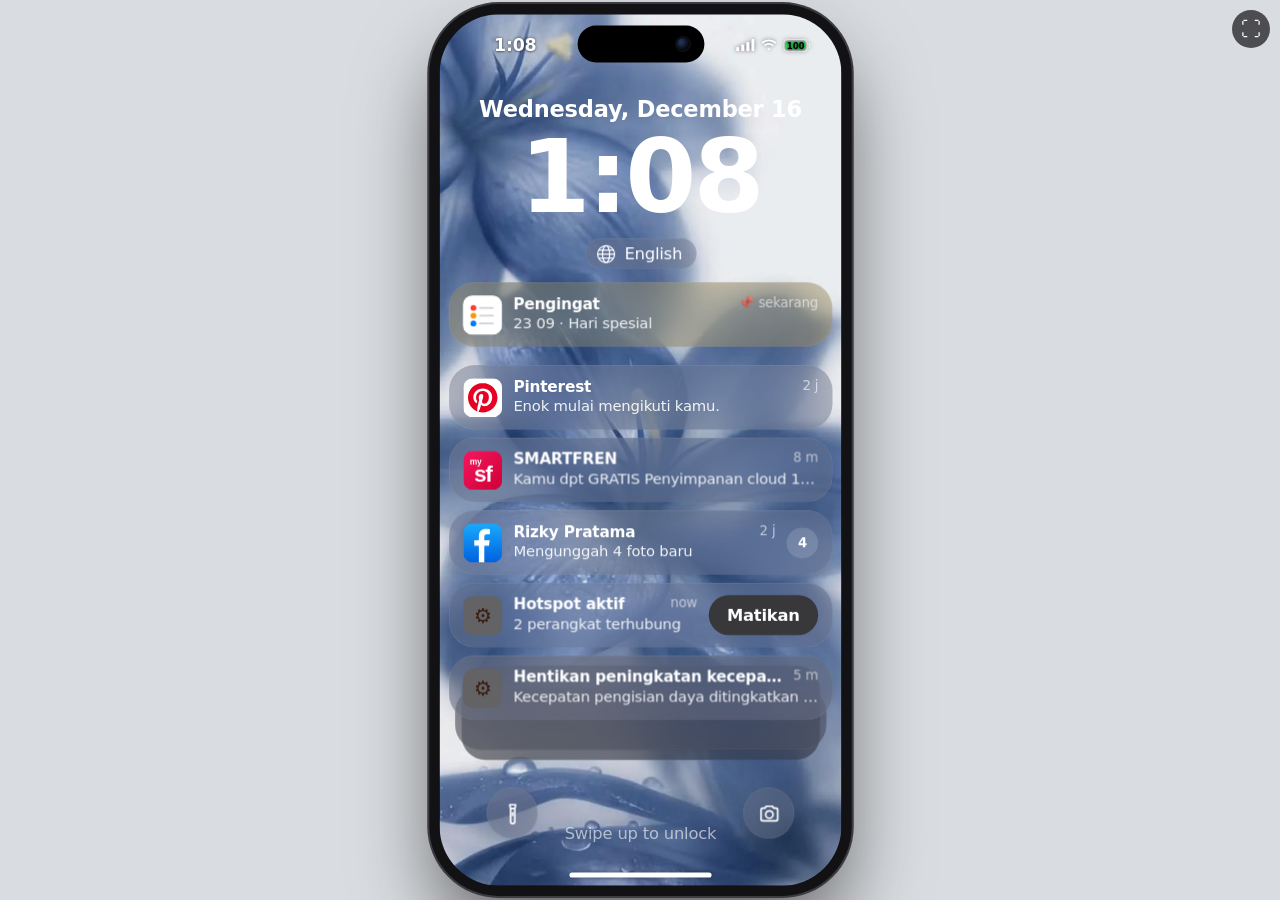
==== commit b27b7f1b: "Refactor dark mode toggle and improve performance" ====
--- a/index.html
+++ b/index.html
@@ -386,7 +386,8 @@
 #sb:not(.dk){text-shadow:0 0 3px rgba(0,0,0,.5),0 1px 2px rgba(0,0,0,.3)}
 #sb:not(.dk) svg{filter:drop-shadow(0 0 2px rgba(0,0,0,.55))}
 #hb:not(.dk) i{box-shadow:0 0 4px rgba(0,0,0,.4)}
-#ph.dm:not([data-sv=ig]):not([data-sv=igd]):not([data-sv=igc]):not([data-sv=igp]):not([data-sv=igcm]):not([data-sv=mus]) #ap{filter:invert(1) hue-rotate(180deg)}#ph.dm #ap img,#ph.dm #ap .pi,#ph.dm #ap .xg svg,#ph.dm #ap .ic,#ph.dm #ap video,#ph.dm #ap .pg.dk{filter:invert(1) hue-rotate(180deg)}#ph.dm:not([data-sv=ig]):not([data-sv=igd]):not([data-sv=igc]):not([data-sv=igp]):not([data-sv=igcm]):not([data-sv=mus]) #sb.dk{color:#fff}#ph.dm:not([data-sv=ig]):not([data-sv=igd]):not([data-sv=igc]):not([data-sv=igp]):not([data-sv=igcm]):not([data-sv=mus]) #hb.dk i{background:#fff}
+#ph.dm:not(.nd) #ap{filter:invert(1) hue-rotate(180deg)}#ph.dm:not(.nd) #ap img,#ph.dm:not(.nd) #ap .pi,#ph.dm:not(.nd) #ap .xg svg,#ph.dm:not(.nd) #ap .ic,#ph.dm:not(.nd) #ap video,#ph.dm:not(.nd) #ap .pg.dk{filter:invert(1) hue-rotate(180deg)}#ph.dm:not(.nd) #sb.dk{color:#fff}#ph.dm:not(.nd) #hb.dk i{background:#fff}
+#ph[data-sv^=ig].dm #ap,#ph[data-sv^=ig].dm #ap *{filter:none!important}
 </style>
 </head>
 <body>
@@ -402,7 +403,7 @@
 </div>
 <button id="fs" aria-label="Layar penuh" title="Layar penuh">⛶</button>
 <script>
-setInterval(()=>{const p=document.getElementById('ph');p&&p.classList.toggle('dm',!!(window.CCST&&CCST.drk))},150);
+setInterval(()=>{const p=document.getElementById('ph');if(!p)return;p.classList.toggle('dm',!!(window.CCST&&CCST.drk));let nd=0;const ap=document.getElementById('ap');if(ap&&ap.style.display!=='none'){const r=p.getBoundingClientRect(),lum=(el)=>{while(el&&el!==document.documentElement){const m=getComputedStyle(el).backgroundColor.match(/[\d.]+/g);if(m&&(m.length<4||+m[3]>.5))return .299*m[0]+.587*m[1]+.114*m[2];el=el.parentElement}return 255},pt=y=>document.elementFromPoint(r.left+r.width*.04,r.top+r.height*y);nd=lum(pt(.45))<110&&lum(pt(.75))<110;if(/^ig/.test(p.dataset.sv||'')||ap.querySelector('.igd,.igc,.igdk,.igpd,.igt'))nd=1}p.classList.toggle('nd',nd)},150);
 let GEN=0;const _st=window.setTimeout.bind(window);window.setTimeout=(f,ms,...a)=>{const g=GEN;return _st(()=>{if(g===GEN)f(...a)},ms)};
 const KEY='pinggir-halaman-v3';let PEND=null,NOSAVE=0,EN=0,bf='';const PK=[];
 const PIN='2311',PIN2='2309',CODE='214',$=q=>document.querySelector(q);
@@ -524,7 +525,7 @@
 const sb=dk=>{$('#sb').classList.toggle('dk',dk);$('#hb').classList.toggle('dk',dk)};
 const ico=k=>`<div class="ic">${IC[k]}</div>`;
 function lock(){lock_();const n=$('#nl .nc');if(n)swp(n)}
-function lock_(){$('#lk').innerHTML=`<div class="ld">Wednesday, December 16</div><div class="lt" id="lt">${clk()}</div><div class="lg"><svg viewBox="0 0 24 24"><circle cx="12" cy="12" r="9.5"/><ellipse cx="12" cy="12" rx="4" ry="9.5"/><path d="M2.5 12h19M4 7.5h16M4 16.5h16"/></svg>Bahasa Indonesia</div><div id="nl"></div><div class="lb" style="left:46px"><svg viewBox="0 0 24 24"><path d="M9 3h6l-.8 4h-4.4zM9.8 7v13a2 2 0 0 0 4.4 0V7"/><path d="M12 11v3"/></svg></div><div class="lb" style="right:46px"><svg viewBox="0 0 24 24"><path d="M3.5 8.5a2 2 0 0 1 2-2h2l1.3-2h6.4l1.3 2h2a2 2 0 0 1 2 2v9a2 2 0 0 1-2 2h-13a2 2 0 0 1-2-2z"/><circle cx="12" cy="13" r="3.8"/></svg></div><div class="hint">Geser ke atas untuk membuka</div>`;window.lockNL&&lockNL()}
+function lock_(){$('#lk').innerHTML=`<div class="ld">Wednesday, December 16</div><div class="lt" id="lt">${clk()}</div><div class="lg"><svg viewBox="0 0 24 24"><circle cx="12" cy="12" r="9.5"/><ellipse cx="12" cy="12" rx="4" ry="9.5"/><path d="M2.5 12h19M4 7.5h16M4 16.5h16"/></svg>English</div><div id="nl"></div><div class="lb" style="left:46px"><svg viewBox="0 0 24 24"><path d="M9 3h6l-.8 4h-4.4zM9.8 7v13a2 2 0 0 0 4.4 0V7"/><path d="M12 11v3"/></svg></div><div class="lb" style="right:46px"><svg viewBox="0 0 24 24"><path d="M3.5 8.5a2 2 0 0 1 2-2h2l1.3-2h6.4l1.3 2h2a2 2 0 0 1 2 2v9a2 2 0 0 1-2 2h-13a2 2 0 0 1-2-2z"/><circle cx="12" cy="13" r="3.8"/></svg></div><div class="hint">Swipe up to unlock</div>`;window.lockNL&&lockNL()}
 function pad(){const L=['','ABC','DEF','GHI','JKL','MNO','PQRS','TUV','WXYZ'];$('#pn').innerHTML=`<div class="pt">Enter Passcode</div><div class="pd" id="pd">${[0,1,2,3].map(i=>`<i class="${i<pin.length?'on':''}"></i>`).join('')}</div><div class="pk">${[1,2,3,4,5,6,7,8,9].map(n=>`<button data-k="${n}"><b>${n}</b><small>${L[n-1]}</small></button>`).join('')}<span></span><button data-k="0"><b>0</b><small></small></button><span></span></div><div class="pb"><button>Darurat</button><button data-a="cancel">${pin?'Hapus':'Cancel'}</button></div>`}
 let pdT=0;
 function padUp(){document.querySelectorAll('#pd i').forEach((x,i)=>x.classList.toggle('on',i<pin.length));const c=document.querySelector('#pn [data-a="cancel"]');if(c)c.textContent=pin?'Hapus':'Cancel'}
@@ -697,7 +698,7 @@
 if(b=q('[data-x]')){if(b.dataset.x=='0'){$('.al').remove();closeKb();return}chkCode();return}
 if(b=q('[data-e]')){if(done||st<LIVE.length)return;const e=+b.dataset.e;if(e==1)sendLetter();else if(e==2)endG(2);else callTo('rai');return}
 if(0){v='pin';pin='';$('#wall').classList.add('dim');$('#lk').querySelectorAll('.ld,.lt,.lg,#nl,.lb,.hint').forEach(x=>x.style.visibility='hidden');const p=$('#pn');p.style.display='flex';pad();p.animate([{opacity:0,transform:'translateY(40px)'},{opacity:1,transform:'none'}],{duration:400,easing:'cubic-bezier(.2,.9,.25,1)'})}});
-$('#hb').onclick=()=>{if(app)closeApp()};
+$('#hb').onclick=()=>{if(window.PN&&PN())return;if(app)closeApp()};
 function showPin(){v='pin';pin='';const l=$('#lk');l.querySelectorAll('.ld,.lt,.lg,#nl,.lb,.hint').forEach(x=>x.style.visibility='hidden');l.style.transform='';l.style.opacity='';$('#wall').classList.add('dim');const p=$('#pn');p.style.display='flex';pad();tone(1100,.06,.03);p.animate([{opacity:0,transform:'translateY(70px)'},{opacity:1,transform:'none'}],{duration:480,easing:'cubic-bezier(.2,.9,.25,1)'})}
 (function(){const lk=$('#lk'),wl=$('#wall');let s=null,dy=0;
 addEventListener('pointerdown',e=>{s=null;if(v!='lock'||(e.pointerType=='mouse'&&e.button!==0)||e.target.closest('.nc,#nl'))return;const r=$('#ph').getBoundingClientRect();if(e.clientX<r.left||e.clientX>r.right||e.clientY>r.bottom||e.clientY<r.top+r.height*.45)return;s={y:e.clientY,z:r.height/852};dy=0;wl.style.transition='none';lk.style.transition='none'},true);
@@ -709,7 +710,7 @@
 const fsb=document.getElementById('fs'),de=document.documentElement,rf=de.requestFullscreen||de.webkitRequestFullscreen,fe=()=>document.fullscreenElement||document.webkitFullscreenElement;
 if(!rf||document.fullscreenEnabled===false)fsb.style.display='none';
 /* fullscreen: gestur kembali HP tidak boleh mengeluarkan dari fullscreen, hanya kembali di dalam web */
-let fsWant=0,fsBtn=0;const fsCoarse=('ontouchstart' in window)||navigator.maxTouchPoints>0||!!(window.matchMedia&&matchMedia('(pointer:coarse)').matches);let fsEsc=0;addEventListener('keydown',e=>{if(e.key=='Escape')fsEsc=Date.now()},true);addEventListener('popstate',()=>{window._pp=Date.now();if(window._g2&&window._closeA){window._g2=0;window._closeA()}},true);
+let fsWant=0,fsBtn=0;const fsCoarse=('ontouchstart' in window)||navigator.maxTouchPoints>0||!!(window.matchMedia&&matchMedia('(pointer:coarse)').matches);let fsEsc=0;addEventListener('keydown',e=>{if(e.key=='Escape')fsEsc=Date.now()},true);addEventListener('popstate',e=>{window._pp=Date.now();if(window._sw){window._sw=0;e.stopImmediatePropagation();return}if(window._p2&&window.PN&&PN()){window._p2=0;e.stopImmediatePropagation();window._closeP();return}if(window._g2&&window._closeA){window._g2=0;window._closeA()}},true);
 const fsGo=()=>{if(fsWant&&rf&&!fe()){try{const p=rf.call(de);p&&p.catch&&p.catch(()=>{})}catch(_){}}};
 fsb.onclick=()=>{try{if(fe()){fsBtn=1;fsWant=0;(document.exitFullscreen||document.webkitExitFullscreen).call(document)}else{fsWant=1;const p=rf.call(de);p&&p.catch&&p.catch(()=>{fsWant=0;fsb.style.display='none'})}}catch(e){fsb.style.display='none'}};
 ['fullscreenchange','webkitfullscreenchange'].forEach(n=>document.addEventListener(n,()=>{fsb.textContent=fe()?'✕':'⛶';fit();if(fe()){fsWant=1;return}if(fsBtn){fsBtn=0;return}if(Date.now()-fsEsc<400){fsWant=0;return}if(fsWant&&fsCoarse){if(app&&Date.now()-(window._eb||0)>800&&Date.now()-(window._pp||0)>500)history.back();fsGo();setTimeout(fsGo,60);setTimeout(fsGo,250)}}));
@@ -802,13 +803,7 @@
 return `<div class="sk">${nav('','Home')}<div class="sc"><div class="big">Settings</div><div class="sq">⌕ Cari</div><div class="pf"><div class="av" style="position:relative;overflow:hidden">R<img src="${IMGDIR}23328-50kb.jpg" alt="" draggable="false" onerror="this.remove()" style="position:absolute;inset:0;width:100%;height:100%;object-fit:cover"></div><div><b>Raihan</b><small>Akun, iCloud, Media & Pembelian</small></div></div><div class="grp">${r.map((a,i)=>`<div class="sr"><div class="si" style="background:${C[i][0]}">${C[i][1]}</div><b>${a[0]}</b><span>${a[1]} ›</span></div>`).join('')}</div></div></div>`}
 if(k=='mus')return `<div class="sk">${nav('','Home')}<div class="sc"><div class="big">Lagu</div><div class="mt"><button data-mp="play">▶ Putar</button><button data-mp="shuf">⤮ Acak</button></div>${r.map((a,i)=>{const on=window.MUS&&MUS.i==i&&MUS.on;return `<button class="ms" data-mu="${i}"><i style="background:linear-gradient(${P[i%4]},#222);position:relative;overflow:hidden">♪<img src="${IMGDIR}${COV[i]||''}" alt="" draggable="false" onerror="this.remove()" style="position:absolute;inset:0;width:100%;height:100%;object-fit:cover"></i><div><b${window.MUS&&MUS.i==i&&MUS.ld?' style="color:#ff3b5c"':''}>${a[0]}</b><small>${a[1].replace(/ · .*/,'')}</small></div><em${on?' style="color:#ff3b5c;letter-spacing:0"':''}>${on?'❚❚':'•••'}</em></button>`}).join('')}</div></div>`;
 return `<div class="sk">${nav('','Home')}<div class="sc"><div class="big">${t}</div><div class="sq">⌕ Cari</div><div class="grp">${r.map(a=>`<button class="nr" style="padding:8px 16px"><div class="cpt"><b>${a[0]}</b><small>${a[1]}</small></div></button>`).join('')}</div></div></div>`}
-(()=>{const w=$('#wall'),R=Math.random,P=['#ffd9a3','#f4b87c','#ffe9c9','#cfe0ff','#e9a8cf','#b9a6ff','#fff3df','#9fd0ff'];let h='',q='';
-for(let i=0;i<260;i++)q+=`${R()*393|0}px ${R()*852|0}px 0 ${R()<.15?1:0}px rgba(255,${230+R()*25|0},${210+R()*45|0},${(.25+R()*.7).toFixed(2)}),`;
-h+=`<i style="position:absolute;left:0;top:0;width:1px;height:1px;box-shadow:${q.slice(0,-1)}"></i>`;
-const g=(x,y,s,a,c,o)=>`<i style="position:absolute;left:${x-s/2}px;top:${y-s*a/2}px;width:${s}px;height:${s*a}px;border-radius:50%;background:radial-gradient(ellipse,${c} 0%,${c}${o?'99':'66'} 28%,transparent 70%);transform:rotate(${R()*180|0}deg)"></i>`;
-for(let i=0;i<120;i++)h+=g(R()*393,R()*852,3+R()*R()*16,.3+R()*.7,P[R()*P.length|0],R()<.4);
-[[60,150,70,.8,'#f2b36a'],[240,120,34,.7,'#b8d6d0'],[150,60,30,.6,'#e6d8b5'],[200,395,44,.9,'#f6c58b'],[55,300,36,.5,'#f0e0c0'],[270,450,56,.4,'#f7d6a0'],[210,600,34,.9,'#f1c688'],[250,650,30,.5,'#e7e0f2'],[40,700,32,.8,'#d9e3f3'],[330,640,30,.9,'#f0cfaa']].forEach(a=>h+=g(a[0],a[1],a[2],a[3],a[4],1));
-w.style.background='#07050b';w.insertAdjacentHTML('afterbegin',h+'<img src="'+IMGDIR+'23340-50kb.jpg" alt="" draggable="false" onerror="this.remove()" style="position:absolute;inset:0;width:100%;height:100%;object-fit:cover">')})();
+(()=>{const w=$('#wall');w.style.background='#07050b';w.insertAdjacentHTML('afterbegin','<img src="'+IMGDIR+'23340-50kb.jpg" alt="" draggable="false" onerror="this.remove()" style="position:absolute;inset:0;width:100%;height:100%;object-fit:cover">')})();
 (function(){let s=null;try{s=JSON.parse(localStorage.getItem(KEY))}catch(e){}if(s&&s.v=='home')PEND=s})();
 /* desain ulang aplikasi mengikuti screenshot referensi */
 (function(){
@@ -1002,9 +997,9 @@
 
 /* geser dari pojok kiri/kanan layar = kembali (selain gestur kembali bawaan HP) */
 (function(){let s=null,fired=0;const ph=()=>document.getElementById('ph');
-function go(){fired=1;s=null;window._eb=Date.now();if(!app){if(window.GA&&GA()){try{tone(900,.03,.02)}catch(_){}window._closeA()}return}{const lp=document.querySelector('#ph .lpo');if(lp){lp.remove();return}}if(kbo){try{tone(900,.03,.02)}catch(_){}closeKb();return}if(document.querySelector('#ph .cl,#ph .al,#ph .en'))return;const bk=document.querySelector('#ap [data-b]');try{tone(900,.03,.02)}catch(_){}if(bk)bk.click();else back()}
+function go(){fired=1;s=null;window._eb=Date.now();if(window.PN&&PN()){try{tone(900,.03,.02)}catch(_){}window._closeP();return}if(!app){if(window.GA&&GA()){try{tone(900,.03,.02)}catch(_){}window._closeA()}return}{const lp=document.querySelector('#ph .lpo');if(lp){lp.remove();return}}if(kbo){try{tone(900,.03,.02)}catch(_){}closeKb();return}if(document.querySelector('#ph .cl,#ph .al,#ph .en'))return;const bk=document.querySelector('#ap [data-b]');try{tone(900,.03,.02)}catch(_){}if(bk)bk.click();else back()}
 function chk(e){if(!s||fired)return;const dx=(e.clientX-s.x)*s.d,dy=Math.abs(e.clientY-s.y);if(dx>=50&&dy<=dx*.8)go()}
-addEventListener('pointerdown',e=>{s=null;fired=0;if((!app&&!(window.GA&&GA()))||(e.pointerType=='mouse'&&e.button!==0))return;const r=ph().getBoundingClientRect();if(e.clientY<r.top||e.clientY>r.bottom)return;const z=Math.max(44,Math.min(64,r.width*.14)),L=e.clientX-r.left,R=r.right-e.clientX;if(L>=-20&&L<=z)s={x:e.clientX,y:e.clientY,d:1};else if(R>=-20&&R<=z)s={x:e.clientX,y:e.clientY,d:-1}},true);
+addEventListener('pointerdown',e=>{s=null;fired=0;if((!app&&!(window.GA&&GA())&&!(window.PN&&PN()))||(e.pointerType=='mouse'&&e.button!==0))return;const r=ph().getBoundingClientRect();if(e.clientY<r.top||e.clientY>r.bottom)return;const z=Math.max(44,Math.min(64,r.width*.14)),L=e.clientX-r.left,R=r.right-e.clientX;if(L>=-20&&L<=z)s={x:e.clientX,y:e.clientY,d:1};else if(R>=-20&&R<=z)s={x:e.clientX,y:e.clientY,d:-1}},true);
 addEventListener('pointermove',chk,true);
 addEventListener('pointerup',e=>{chk(e);s=null},true);
 addEventListener('pointercancel',()=>{s=null},true);
@@ -1195,9 +1190,9 @@
 const cb=(id,ic,c)=>`<button class="${st[id]?'on '+(c||''):''}" data-kt="${id}"><i>${ic}</i></button>`;
 function ccr(){const on=K.filter(k=>!st.off[k[0]]),off=K.filter(k=>st.off[k[0]]),m=M[mi],e=st.edit;
  CC.innerHTML=`<div class="k_e"><button class="k_cl" data-kc="edit" aria-label="Edit kontrol">${e?'✓':'+'}</button><span>${e?'Edit Kontrol':''}</span></div><div class="k_g"><div class="k_m">${art(m,84)}<div><b>${m.t}</b><small>${m.a}</small><div class="k_pr"><i style="width:${pos/m.L*100}%"></i></div><div class="k_cn">${[['pv','pv'],['pp',play?'ps':'pl'],['nx','nx']].map(a=>`<button data-ka="${a[0]}">${S(G[a[1]],a[0]=='pp'?34:26)}</button>`).join('')}</div></div></div>${on.filter(k=>k[5]).map(k=>tl(k,e)).join('')}<div class="k_s" data-ks="br"><i style="height:${st.br}%"></i><b>☀</b></div><div class="k_u">${cb('air','✈','or')}${cb('cell','📶')}${cb('wifi','📡')}${cb('bt','ᛒ')}</div><div class="k_s" data-ks="vol"><i style="height:${st.vol}%"></i><b>🔊</b></div>${on.filter(k=>!k[5]).map(k=>tl(k,e)).join('')}</div>${e&&off.length?`<div class="k_h">Tambah kontrol</div><div class="k_g">${off.map(k=>tl(k)).join('')}</div>`:''}`}
-function open(k){if(pn)return;pn=k;wasDk=SB.classList.contains('dk');SB.classList.remove('dk');k=='n'?ncr():ccr();(k=='n'?N:CC).classList.add('o')}
-function close(){if(!pn)return;N.classList.remove('o');CC.classList.remove('o');pn=0;st.edit=0;wasDk&&SB.classList.add('dk')}
-function tg(id){
+function open(k){if(pn)return;pn=k;try{history.pushState({p:1},'')}catch(_){}window._p2=1;wasDk=SB.classList.contains('dk');SB.classList.remove('dk');k=='n'?ncr():ccr();(k=='n'?N:CC).classList.add('o')}
+function close(){if(!pn)return;if(window._p2){window._p2=0;window._sw=1;try{history.back()}catch(_){}}N.classList.remove('o');CC.classList.remove('o');pn=0;st.edit=0;wasDk&&SB.classList.add('dk')}
+window.PN=()=>pn;window._closeP=close;function tg(id){
  if(id=='qr'||id=='shz')return;
  if(id=='cam'){close();if(typeof app!='undefined'&&!app&&typeof openApp=='function'){const el=q('#hm [data-o="cam"]');el&&openApp('cam',el)}return}
  if(id=='chg')setChg(!st.chg);else if(id=='sil'){st.sil^=1;flash('sil',2200)}else st[id]=+!st[id];
@@ -1217,7 +1212,7 @@
 addEventListener('pointermove',e=>{if(!g)return;const d=e.clientY-g.y;if(!g.o&&d>28){open(g.k);g=null}else if(g.o&&d<-60){close();g=null}},true);
 addEventListener('pointerup',()=>{g=null},true);addEventListener('pointercancel',()=>{g=null},true);
 document.addEventListener('pointerdown',e=>{const s=e.target.closest('.k_pr');if(!s)return;e.preventDefault();const set=ev=>{const r=s.getBoundingClientRect();pos=Math.max(0,Math.min(1,(ev.clientX-r.left)/r.width))*(M[mi].L-.05);if(ld==mi)try{AU.currentTime=pos}catch(_){}document.querySelectorAll('.k_pr i').forEach(i=>i.style.width=pos/M[mi].L*100+'%')};set(e);const up=()=>{removeEventListener('pointermove',set);removeEventListener('pointerup',up);removeEventListener('pointercancel',up)};addEventListener('pointermove',set);addEventListener('pointerup',up);addEventListener('pointercancel',up)},true);
-q('#hb').addEventListener('click',e=>{if(pn){e.stopPropagation();e.preventDefault();close()}},true);
+q('#hb').addEventListener('click',e=>{if(pn){e.stopImmediatePropagation();e.preventDefault();close()}},true);
 /* panggilan, notifikasi masuk */
 new MutationObserver(ms=>{for(const m of ms){
  m.addedNodes.forEach(n=>{if(n.nodeType!=1)return;
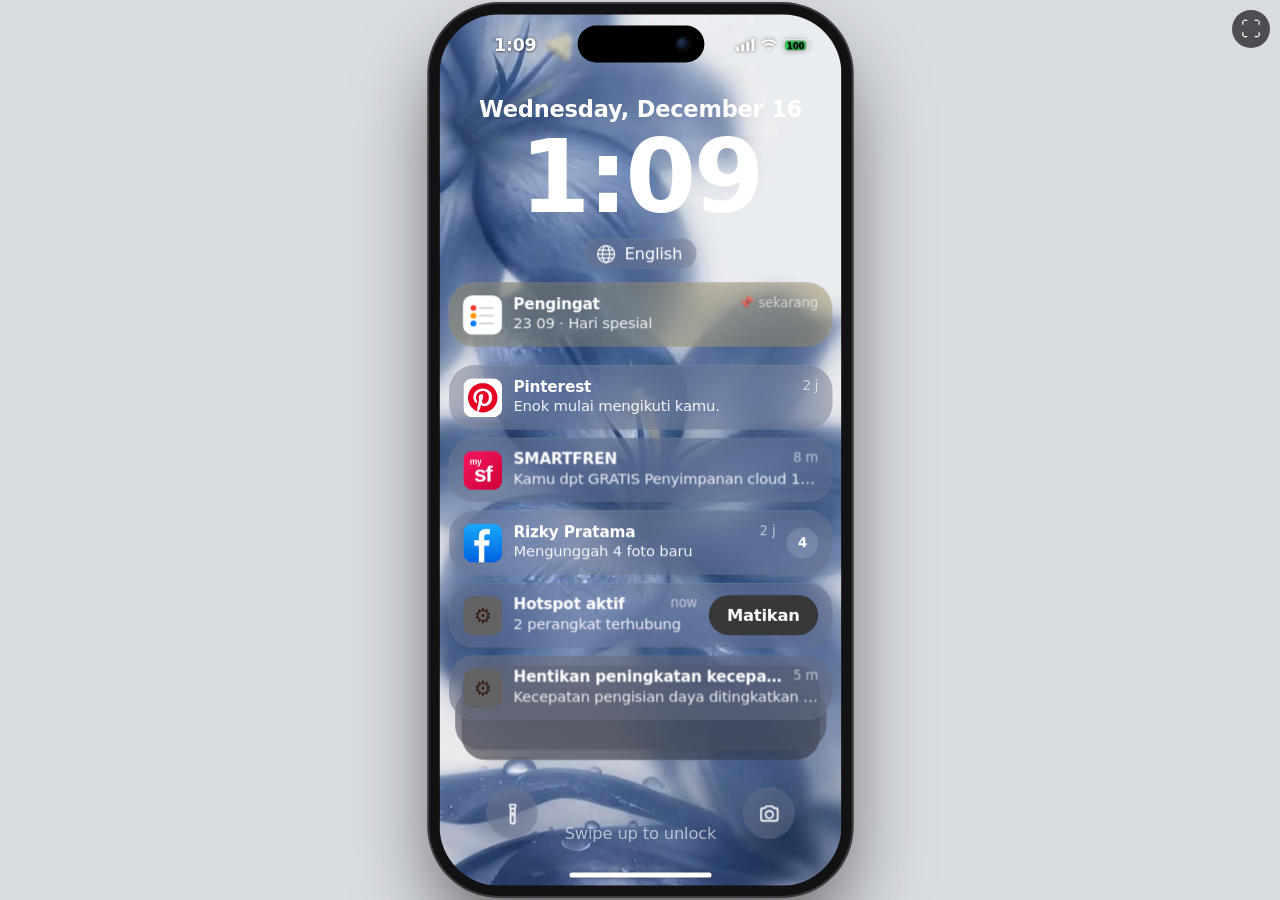
==== commit 9dfa036c: "Add files via upload" ====
--- a/index.html
+++ b/index.html
@@ -10,385 +10,11 @@
 <meta name="apple-mobile-web-app-title" content="Pinggir Halaman">
 <meta name="format-detection" content="telephone=no">
 <title>Pinggir Halaman</title>
-<style>
-:root{--bg:#d9dce0;--blu:#007aff;--red:#ff3b30;--g:#8e8e93;--sep:#c6c6c8;
- font-family:-apple-system,BlinkMacSystemFont,"SF Pro Text","Helvetica Neue",system-ui,sans-serif;-webkit-font-smoothing:antialiased;letter-spacing:-.2px;
- box-sizing:border-box;padding-top:env(safe-area-inset-top,0px);padding-bottom:env(safe-area-inset-bottom,0px)}
-@media(prefers-color-scheme:dark){:root:not([data-theme=light]){--bg:#050607}}
-html{height:100%;scroll-padding-top:env(safe-area-inset-top,0px)}
-*{box-sizing:border-box;-webkit-tap-highlight-color:transparent;user-select:none}
-body{margin:0;height:100%;background:var(--bg);display:grid;place-items:center;overflow:hidden}
-button,input{font:inherit;color:inherit;border:0;background:none;cursor:pointer;padding:0;letter-spacing:inherit}
-button:focus-visible,input:focus-visible{outline:2px solid var(--blu);outline-offset:2px}
-svg{display:block}
-#ph{position:relative;width:393px;height:852px;border-radius:58px;overflow:hidden;background:#000;transform-origin:center;box-shadow:0 0 0 10px #121214,0 0 0 12px #3b3b40,0 40px 80px #0009}
-.L{position:absolute;inset:0}
-#wall{background:radial-gradient(circle at 25% 18%,#34697f,transparent 55%),radial-gradient(circle at 85% 92%,#d1812f,transparent 50%),#0e1822;transition:filter .4s,transform .4s}
-#wall.dim{filter:blur(22px) brightness(.65);transform:scale(1.1)}
-#sb{position:absolute;z-index:80;top:0;left:0;right:0;height:54px;display:flex;justify-content:space-between;align-items:center;padding:6px 30px 0 44px;color:#fff;pointer-events:none;transition:color .25s}
-#sb.dk{color:#000}
-#sb b{font-size:17px;font-weight:600;width:60px;text-align:center}
-#sb span{display:flex;gap:6px;align-items:center}
-#sb svg{fill:currentColor}
-#isl{position:absolute;z-index:90;top:11px;left:50%;transform:translateX(-50%);width:124px;height:36px;border-radius:20px;background:#000}
-#hb{position:absolute;z-index:85;bottom:0;left:0;right:0;height:34px;display:flex;align-items:flex-end;justify-content:center;padding-bottom:8px}
-#hb i{width:139px;height:5px;border-radius:3px;background:#fff;transition:background .25s}
-#hb.dk i{background:#000}
-#lk{color:#fff;z-index:30}
-.ld{position:absolute;top:84px;width:100%;text-align:center;font-size:21px;font-weight:600}
-.lt{position:absolute;top:104px;width:100%;text-align:center;font-size:100px;font-weight:600;letter-spacing:-3px;line-height:1.1;font-feature-settings:"tnum"}
-.nc{display:flex;gap:11px;padding:12px 14px;border-radius:22px;background:rgba(240,240,245,.55);-webkit-backdrop-filter:blur(30px) saturate(1.8);backdrop-filter:blur(30px) saturate(1.8);color:#111;text-align:left;width:100%}
-.nc .ni{width:38px;height:38px;border-radius:9px;overflow:hidden;flex:none}
-.nc .nh{display:flex;justify-content:space-between;font-size:15px;font-weight:600}.nc small{font-weight:400;color:#0008;font-size:13px}
-.nc .nb{font-size:15px;line-height:1.3}
-#nl{position:absolute;left:9px;right:9px;bottom:132px}
-.lb{position:absolute;bottom:46px;width:50px;height:50px;border-radius:50%;background:rgba(0,0,0,.28);-webkit-backdrop-filter:blur(20px);display:grid;place-items:center}
-.hint{position:absolute;bottom:42px;width:100%;text-align:center;font-size:14px;font-weight:500;animation:ht 2.4s ease-in-out infinite;pointer-events:none}
-@keyframes ht{0%,100%{opacity:.25;transform:none}50%{opacity:.9;transform:translateY(-4px)}}
-#pn{position:absolute;inset:0;z-index:35;display:none;flex-direction:column;align-items:center;color:#fff;padding-top:118px}
-.pt{font-size:20px;font-weight:500}
-.pd{display:flex;gap:22px;margin:22px 0 40px}.pd i{width:13px;height:13px;border-radius:50%;border:1.4px solid #fff}.pd i.on{background:#fff}
-.pd.sh{animation:sh .45s}@keyframes sh{20%{transform:translateX(-14px)}40%{transform:translateX(12px)}60%{transform:translateX(-8px)}80%{transform:translateX(5px)}}
-.pk{display:grid;grid-template-columns:repeat(3,78px);gap:15px 25px}
-.pk button{width:78px;height:78px;border-radius:50%;background:rgba(255,255,255,.18);-webkit-backdrop-filter:blur(10px);display:flex;flex-direction:column;align-items:center;justify-content:center;transition:background .35s}
-.pk button:active{background:rgba(255,255,255,.55);transition:none}
-.pk b{font-size:36px;font-weight:400;line-height:1}.pk small{font-size:10px;font-weight:700;letter-spacing:2px;min-height:12px}
-.pb{position:absolute;bottom:48px;left:46px;right:46px;display:flex;justify-content:space-between;font-size:16px}
-#hm{z-index:10;display:none}
-.gr{position:absolute;top:68px;left:20px;right:20px;display:grid;grid-template-columns:repeat(4,1fr);row-gap:24px;justify-items:center}
-.app{display:flex;flex-direction:column;align-items:center;gap:5px;width:74px;transition:transform .15s}
-.app:active{transform:scale(.9)}
-.ic{position:relative;width:62px;height:62px;border-radius:14.5px;overflow:hidden;box-shadow:0 1px 4px rgba(0,0,0,.2)}
-.ic svg{width:100%;height:100%}
-.bg{position:absolute;top:-6px;right:-7px;min-width:23px;height:23px;padding:0 6px;border-radius:12px;background:var(--red);color:#fff;font-size:14px;line-height:23px;text-align:center;z-index:2}
-.lbl{color:#fff;font-size:12px;font-weight:500;text-shadow:0 1px 4px #0007}
-.wg{grid-column:span 2;grid-row:span 2;width:calc(100% - 8px);aspect-ratio:1;border-radius:24px;padding:15px 16px;background:#fff;color:#000;text-align:left;box-shadow:0 2px 10px #0003}
-.wg .a{color:var(--red);font-size:13px;font-weight:700}.wg .n{font-size:46px;font-weight:300;line-height:1;margin:2px 0 8px}
-.wg .e{font-size:13px;font-weight:600;padding-left:7px;border-left:3px solid #af52de;margin-top:5px;line-height:1.25}.wg .e small{display:block;color:var(--g);font-weight:400;font-size:12px}
-.dock{position:absolute;bottom:14px;left:12px;right:12px;height:94px;border-radius:34px;background:rgba(255,255,255,.2);-webkit-backdrop-filter:blur(30px) saturate(1.6);backdrop-filter:blur(30px) saturate(1.6);display:flex;justify-content:space-around;align-items:center}
-#ap{z-index:20;background:#fff;color:#000;display:none;overflow:hidden}
-.pg{position:absolute;inset:0;background:#fff;overflow:hidden}
-.pg.gp{background:#f2f2f7}
-.pg.dk{background:#000;color:#fff}
-.nv{position:absolute;z-index:5;top:0;left:0;right:0;height:98px;padding:54px 8px 0;display:flex;align-items:center;background:rgba(249,249,249,.86);-webkit-backdrop-filter:blur(20px) saturate(1.8);backdrop-filter:blur(20px) saturate(1.8);box-shadow:0 .5px 0 var(--sep)}
-.bk{display:flex;align-items:center;color:var(--blu);font-size:17px;height:44px;padding-right:8px;gap:4px}
-.pg.dk .nv{background:linear-gradient(#000a,transparent);box-shadow:none}.pg.dk .bk{color:#fff}
-.nv h2{position:absolute;left:0;right:0;text-align:center;top:54px;margin:0;font-size:17px;font-weight:600;pointer-events:none;line-height:44px;white-space:nowrap}
-.sc{position:absolute;inset:0;overflow-y:auto;padding:98px 0 110px;scrollbar-width:none}.sc::-webkit-scrollbar{display:none}
-.big{font-size:34px;font-weight:700;margin:2px 16px 10px;letter-spacing:.3px}
-.row{display:flex;gap:12px;align-items:center;width:100%;padding:8px 16px;text-align:left;position:relative}
-.row+.row::before{content:'';position:absolute;top:0;left:70px;right:0;height:.5px;background:var(--sep)}
-.row:active{background:#e5e5ea}
-.av{width:46px;height:46px;border-radius:50%;display:grid;place-items:center;font-size:19px;font-weight:600;color:#fff;flex:none;background:linear-gradient(#b4b9c4,#858a94)}
-.row .t{flex:1;min-width:0}.row b{display:flex;justify-content:space-between;font-size:16px}.row b small{color:var(--g);font-weight:400;font-size:14px}
-.row p{margin:1px 0 0;color:var(--g);font-size:15px;display:-webkit-box;-webkit-line-clamp:2;-webkit-box-orient:vertical;overflow:hidden;line-height:1.25}
-.mg{padding:0 12px 20px;display:flex;flex-direction:column;gap:3px}
-.bb{max-width:75%;padding:8px 13px;border-radius:18px;font-size:16px;line-height:1.3;white-space:pre-line}
-.bb.t{background:#e9e9eb;align-self:flex-start}.bb.m{background:var(--blu);color:#fff;align-self:flex-end}
-.ts{text-align:center;color:var(--g);font-size:11px;margin:8px 0 2px}
-.ph{display:grid;grid-template-columns:repeat(3,1fr);gap:2px}
-.ph button{aspect-ratio:1;overflow:hidden}.ph svg{width:100%;height:100%;object-fit:cover}
-.sec{font-size:22px;font-weight:700;padding:6px 16px 10px}
-.vw{position:absolute;inset:0;display:grid;place-items:center}.vw svg{width:100%;height:auto}
-.vc{position:absolute;bottom:60px;left:0;right:0;text-align:center;font-size:14px;color:#fffc;padding:0 24px}
-.gh{font-size:13px;color:var(--g);text-transform:uppercase;margin:6px 32px 7px}
-.grp{margin:0 16px;background:#fff;border-radius:11px;overflow:hidden}
-.nr{display:flex;justify-content:space-between;align-items:center;width:100%;min-height:50px;padding:0 16px;position:relative;text-align:left}
-.nr+.nr::before{content:'';position:absolute;top:0;left:16px;right:0;height:.5px;background:var(--sep)}
-.nr:active{background:#e5e5ea}.nr span{color:var(--g)}
-.nt{padding:18px 22px;font-size:17px;line-height:1.5;white-space:pre-line}.nt h3{margin:0 0 6px;font-size:28px}
-.cho{margin:0 16px;display:flex;flex-direction:column;gap:10px}
-.cho button{background:#fff;border-radius:12px;padding:15px;color:var(--blu);font-size:17px;text-align:left}
-.cho button:active{background:#e5e5ea}
-.al{position:absolute;inset:0;z-index:95;background:#0006;display:grid;place-items:center}
-.al>div{width:270px;background:rgba(246,246,248,.96);border-radius:14px;overflow:hidden;color:#000;text-align:center;-webkit-backdrop-filter:blur(30px);animation:pp .25s cubic-bezier(.2,1.2,.4,1)}
-@keyframes pp{from{transform:scale(1.15);opacity:0}}
-.al h4{margin:18px 16px 4px;font-size:17px}.al p{margin:0 16px 12px;font-size:13px}
-.al input{width:calc(100% - 32px);margin:0 16px 4px;border:.5px solid #bbb;border-radius:6px;background:#fff;height:30px;text-align:center;letter-spacing:8px;cursor:text}
-.al em{display:block;min-height:18px;font-size:12px;color:var(--red);font-style:normal;margin:2px 0 8px}
-.al .bt{display:flex;border-top:.5px solid var(--sep)}.al .bt button{flex:1;height:44px;color:var(--blu);font-size:17px}.al .bt button+button{border-left:.5px solid var(--sep);font-weight:600}
-.bn{position:absolute;top:8px;left:8px;right:8px;z-index:70;animation:dn .6s cubic-bezier(.2,1.25,.35,1)}
-.bn .nc{background:rgba(245,245,247,.86);box-shadow:0 8px 30px #0003}
-@keyframes dn{from{transform:translateY(-140%)}}
-.en{position:absolute;inset:0;z-index:99;background:#000;color:#fff;padding:140px 30px 40px;display:flex;flex-direction:column;gap:14px;animation:fi .8s}
-@keyframes fi{from{opacity:0}}
-.en h1{font-size:34px;margin:0}.en p{font-size:17px;line-height:1.5;color:#d1d1d6;margin:0}
-.en button{margin-top:10px;background:#fff;color:#000;border-radius:14px;padding:14px;font-weight:600;font-size:17px}
-@media(prefers-reduced-motion:reduce){.bn,.hint,.al>div,.en{animation:none}}
-#rn{pointer-events:none;z-index:2;background-image:repeating-linear-gradient(100deg,transparent 0 6px,rgba(180,210,255,.11) 6px 7px);background-size:200px 200px;animation:rn 1s linear infinite}
-@keyframes rn{to{background-position:-40px 200px}}
-.ty{display:flex;gap:4px;padding:13px 14px}.ty i{width:7px;height:7px;border-radius:50%;background:#b0b0b5;animation:td 1.2s infinite}.ty i:nth-child(2){animation-delay:.2s}.ty i:nth-child(3){animation-delay:.4s}
-@keyframes td{0%,60%,100%{transform:none;opacity:.5}30%{transform:translateY(-4px);opacity:1}}
-.qr{position:absolute;z-index:6;left:0;right:0;bottom:0;padding:10px 12px 44px;display:flex;flex-direction:column;gap:8px;background:rgba(249,249,249,.92);-webkit-backdrop-filter:blur(20px);backdrop-filter:blur(20px);box-shadow:0 -.5px 0 var(--sep)}
-.qr button{border:1px solid var(--blu);color:var(--blu);border-radius:18px;padding:9px 14px;text-align:left;font-size:15px}
-.qr button:active{background:var(--blu);color:#fff}
-.gt{font-size:14px;line-height:1.35;color:#6e6e73;text-align:center;padding:2px 10px 10px}
-#cs{padding-bottom:190px}
-@media(prefers-reduced-motion:reduce){#rn,.ty i{animation:none}}
-.al{z-index:83;align-items:start;padding-top:150px}
-#kbw{position:absolute;left:0;right:0;bottom:0;z-index:84;display:none;animation:ku .28s cubic-bezier(.2,.9,.25,1)}@keyframes ku{from{transform:translateY(100%)}}
-.kb{height:286px;padding:8px 3px 0;background:rgba(209,212,218,.97);-webkit-backdrop-filter:blur(20px);backdrop-filter:blur(20px);display:flex;flex-direction:column;gap:11px}
-.kr{display:flex;gap:6px;height:42px;flex:none}.kr.r2{padding:0 19.6px}.kg{flex:1;margin:0 17.6px;display:flex;gap:6px}.k{flex:1;min-width:0;border-radius:5px;background:#fff;box-shadow:0 1px 0 #898a8d;font-size:22px;color:#000;position:relative;display:grid;place-items:center}
-.k.ks{background:#adb3bc;flex:0 0 42px;font-size:18px}.k.ks:active{background:#fff}.k.ks.on{background:#fff}.k.w,.k.ksc{font-size:16px}.k.w{flex:0 0 43px}.k.em{flex:0 0 44px}.k.ksc{flex:1;background:#fff}.k.rt{flex:0 0 91px;font-size:16px}.k.rt.dis{color:#8e9096}.k.ret{background:var(--blu);color:#fff}.k svg{pointer-events:none}.kbb{display:flex;justify-content:space-between;padding:14px 30px 0;color:#4b4b4f}.kbb svg{display:block}
-.k:active,.k.pr{background:#c9ccd2}.k[data-l]:active::before,.k[data-l].pr::before{content:attr(data-l);position:absolute;bottom:100%;left:50%;transform:translateX(-50%);min-width:54px;height:62px;border-radius:10px;background:#fff;font-size:34px;line-height:62px;box-shadow:0 2px 8px #0004;z-index:2}
-.fld{min-height:36px;background:#e3e3e8;border-radius:10px;margin:0 16px 8px;padding:6px 12px;display:flex;align-items:center;font-size:17px;cursor:text;text-align:left;color:#000;overflow:hidden;white-space:nowrap}
-.cr{width:2px;height:20px;background:var(--blu);margin-left:1px;animation:cr 1s steps(1) infinite}@keyframes cr{50%{opacity:0}}.pl{color:#8e8e93}
-.bm{position:absolute;left:0;right:0;bottom:var(--kh,0px);z-index:6;background:rgba(249,249,249,.94);-webkit-backdrop-filter:blur(20px);backdrop-filter:blur(20px);box-shadow:0 -.5px 0 var(--sep)}
-.bm .qr{position:static;padding:10px 12px 0;background:none;box-shadow:none;-webkit-backdrop-filter:none;backdrop-filter:none}
-.cb{display:flex;gap:8px;padding:8px 12px 34px;align-items:flex-end}.cb.o{padding-bottom:8px}.cb .fld{margin:0;flex:1;background:#fff;border:1px solid #c8c8cc;border-radius:18px}
-.sd{width:32px;height:32px;border-radius:50%;background:#c8c8cc;color:#fff;font-size:20px;font-weight:700;flex:none}.sd.on{background:var(--blu)}
-.seg{display:flex;margin:6px 16px;background:#e3e3e8;border-radius:9px;padding:2px}.seg button{flex:1;height:32px;border-radius:7px;font-size:14px;font-weight:600}.seg .on{background:#fff;box-shadow:0 1px 3px #0002}
-.pk.kl button{background:#e3e3e8;color:#000}.call{width:70px;height:70px;border-radius:50%;background:#34c759;font-size:28px}
-.sh0{position:absolute;bottom:70px;left:0;right:0;display:grid;place-items:center}.sh0 button{width:72px;height:72px;border-radius:50%;background:#fff;border:4px solid #000;box-shadow:0 0 0 3px #fff}
-.cl{position:absolute;inset:0;z-index:79;background:linear-gradient(#2a3140,#0b0e14);color:#fff;display:flex;flex-direction:column;align-items:center;padding:150px 30px 90px;text-align:center;gap:14px}.cn{font-size:34px;font-weight:600}.cs2{font-size:17px;color:#d1d1d6;line-height:1.4}.ce{margin-top:auto;width:70px;height:70px;border-radius:50%;background:var(--red);font-size:28px;color:#fff}
-#fs{position:fixed;z-index:200;top:calc(env(safe-area-inset-top,0px) + 10px);right:10px;width:38px;height:38px;border-radius:50%;background:rgba(30,30,34,.75);color:#fff;font-size:20px;line-height:38px;-webkit-backdrop-filter:blur(10px);backdrop-filter:blur(10px)}
+<link rel="manifest" href="manifest.webmanifest">
+<link rel="icon" type="image/png" href="icon-192.png">
+<link rel="apple-touch-icon" href="icon-192.png">
+<link rel="stylesheet" href="style.css">
 
-html,body{overscroll-behavior:none;touch-action:manipulation}
-html.mb body{background:#000}html.mb #ph{border-radius:0;box-shadow:none}html.mb #isl{display:none}
-html.sa.mb #sb{visibility:hidden}html.sa #fs,html.sa2 #fs{display:none}
-.cph{display:flex;gap:14px;align-items:center;margin:4px 16px 14px;padding:14px;background:#fff;border-radius:14px}
-.cph .ic{width:56px;height:56px;border-radius:13px;flex:none}
-.cph>div{min-width:0;flex:1}.cph b{display:block;font-size:17px}.cph small{display:block;color:var(--g);font-size:13px;margin:2px 0 8px}
-.cbar{height:5px;border-radius:3px;background:#e5e5ea;overflow:hidden}.cbar i{display:block;height:100%;border-radius:3px;background:linear-gradient(90deg,#ffb23e,#ff8a00);transition:width .4s}
-.cpr{min-height:56px;padding:6px 14px;gap:12px}.cpr+.cpr::before{left:58px}
-.cpi{width:30px;height:30px;border-radius:7px;display:grid;place-items:center;flex:none}.cpi svg{width:18px;height:18px}
-.cpi.d{background:linear-gradient(#5fe07a,#2fb94d)}.cpi.c{background:linear-gradient(#ffb23e,#ff8a00)}.cpi.u{background:linear-gradient(#4aa3ff,#0a6cf0)}.cpi.z{background:linear-gradient(#c070f0,#8f3fd1)}
-.cpt{flex:1;min-width:0}.cpt b{display:block;font-size:16px;font-weight:600}.cpt small{display:block;color:var(--g);font-size:13px;margin-top:1px;white-space:nowrap;overflow:hidden;text-overflow:ellipsis}
-.cpp{font-size:12px;font-weight:700;color:#ff9500;background:#ff95001f;border-radius:10px;padding:3px 9px}
-.cpn{margin:10px 32px 0;font-size:13px;line-height:1.4;color:var(--g)}
-.nvr{position:absolute;z-index:6;top:54px;right:8px;width:44px;height:44px;display:grid;place-items:center;color:var(--blu)}
-.wg{border:0}.wg.cu{background:linear-gradient(#3a7fe0,#59a8f0);color:#fff;display:flex;flex-direction:column}.wg.cu .e0{font-size:15px;font-weight:600}.wg.cu .n{font-size:52px;margin:6px 0 auto}.wg.cu .e1{font-size:15px;font-weight:600}.wg.cu small{display:block;font-weight:400;font-size:12px;opacity:.9}
-.sp{position:absolute;bottom:120px;left:50%;transform:translateX(-50%);padding:7px 20px;border-radius:18px;background:rgba(255,255,255,.2);-webkit-backdrop-filter:blur(20px);backdrop-filter:blur(20px);color:#fff;font-size:15px;font-weight:500}
-.nr .cpt small{white-space:normal}
-.sx{position:absolute;inset:0;overflow-y:auto;padding:58px 0 100px;scrollbar-width:none}.sx::-webkit-scrollbar{display:none}
-.tr{display:flex;justify-content:space-between;align-items:center;height:44px;padding:0 16px;color:var(--blu);font-size:17px}.tr button{display:flex;align-items:center;gap:6px;color:inherit;font-size:17px}
-.xt{font-size:34px;font-weight:800;margin:6px 16px 8px;letter-spacing:.2px}
-.xq{display:flex;gap:8px;align-items:center;margin:4px 16px 12px;height:36px;padding:0 10px;border-radius:10px;background:#eeeef0;color:#8e8e93;font-size:17px}
-.xb{position:absolute;left:0;right:0;bottom:0;height:84px;padding:10px 20px 0;background:rgba(249,249,249,.94);-webkit-backdrop-filter:blur(20px);backdrop-filter:blur(20px);border-top:.5px solid var(--sep);display:flex;justify-content:space-around;align-items:flex-start;font-size:17px;z-index:4}
-.xm{display:block;width:100%;text-align:left;position:relative;padding:10px 16px 12px 40px}.xm::after{content:'';position:absolute;left:40px;right:0;bottom:0;height:.5px;background:var(--sep)}.xm i{position:absolute;left:14px;top:20px;width:11px;height:11px;border-radius:50%;background:var(--blu)}
-.xm b{display:flex;justify-content:space-between;font-size:18px}.xm b small{color:var(--g);font-weight:400;font-size:15px}.xm div{font-size:16px;margin-top:1px}.xm p{margin:2px 0 0;color:var(--g);font-size:15px;line-height:1.3;display:-webkit-box;-webkit-line-clamp:2;-webkit-box-orient:vertical;overflow:hidden}
-.xh{font-size:13px;color:var(--g);margin:16px 32px 6px;text-transform:uppercase}
-.xc{margin:0 16px;background:#fff;border-radius:12px;overflow:hidden}
-.xr{display:block;width:100%;text-align:left;padding:11px 16px 10px;position:relative}.xr+.xr::before{content:'';position:absolute;top:0;left:16px;right:0;height:.5px;background:var(--sep)}.xr b{display:block;font-size:17px}.xr span{display:block;color:var(--g);font-size:15px;white-space:nowrap;overflow:hidden;text-overflow:ellipsis}.xr em{font-style:normal;color:#000;margin-right:8px}
-.xw{display:grid;grid-template-columns:repeat(7,1fr);text-align:center;font-size:13px;color:var(--g);padding:6px 0;border-bottom:.5px solid var(--sep)}
-.x7{display:grid;grid-template-columns:repeat(7,1fr)}
-.xd{height:56px;border-bottom:.5px solid #e5e5ea;display:flex;flex-direction:column;align-items:center;padding-top:5px;font-size:21px}.xd.wk{color:var(--g)}
-.xd span{width:36px;height:36px;border-radius:50%;display:grid;place-items:center}.xd.td span{background:var(--red);color:#fff}.xd.sl span{background:#e5e5ea}.xd u{width:5px;height:5px;border-radius:50%;background:#c7c7cc;margin-top:1px}
-.xe{display:flex;align-items:center;gap:12px;padding:12px 16px;font-size:20px;border-bottom:.5px solid #e5e5ea}.xe i{width:4px;height:26px;border-radius:2px;background:#af52de}.xe b{font-weight:400;flex:1}.xe span{color:var(--g);font-size:16px}
-.xi{position:relative;aspect-ratio:3/4;overflow:hidden;display:block;background:#222}.xi svg{width:100%;height:100%}.xi small{position:absolute;left:6px;right:6px;bottom:26px;color:#fff;font-size:10px;line-height:1.2;text-shadow:0 1px 3px #000a}.xi em{position:absolute;left:6px;bottom:6px;color:#fff;font-size:14px;font-weight:600;font-style:normal;text-shadow:0 1px 3px #0009}.xi u{position:absolute;top:8px;right:8px;width:20px;height:20px;border-radius:5px;background:#fffd;display:grid;place-items:center;font-size:9px;color:#000;text-decoration:none}
-.xg{display:grid;grid-template-columns:repeat(3,1fr);gap:2px}.xg button,.xg i{aspect-ratio:1;overflow:hidden;display:block}.xg svg{width:100%;height:100%}
-.xs2{font-size:24px;font-weight:700;margin:20px 16px 8px}
-.xp{position:absolute;left:50%;transform:translateX(-50%);bottom:50px;display:flex;padding:5px;border-radius:30px;background:rgba(235,235,235,.92);-webkit-backdrop-filter:blur(20px);backdrop-filter:blur(20px);box-shadow:0 2px 12px #0002;z-index:4}.xp span{padding:10px 18px;font-size:16px;font-weight:600;border-radius:26px}.xp span.on{background:#fff;box-shadow:0 1px 4px #0002}
-.xa{display:flex;justify-content:space-between;align-items:center;padding:6px 16px 8px 0;margin-left:28px;border-bottom:.5px solid #2c2c2e}.xa b{font-size:58px;font-weight:300;display:block;line-height:1.05;letter-spacing:-1px}.xa small{font-size:19px}
-.xsw{width:51px;height:31px;border-radius:16px;background:#39393d;position:relative;flex:none}.xsw.on{background:#34c759}.xsw i{position:absolute;top:2px;left:2px;width:27px;height:27px;border-radius:50%;background:#fff;transition:left .2s}.xsw.on i{left:22px}
-.xb.dkb{background:rgba(22,22,24,.94);border-top-color:#333;color:#8e8e93}.xb.dkb button{display:flex;flex-direction:column;align-items:center;gap:2px;font-size:12px;color:inherit;width:25%}.xb.dkb .on{color:#ff9f0a}
-.pg.dk .tr{color:#ff9f0a}.pg.amb .bk{color:#e8a600}
-
-/* === gaya baru: mengikuti desain ponsel referensi === */
-.pg.gp,.pg{--card:#fff}.pg.gp{background:#f2f2f7}
-.nv{background:rgba(242,242,247,.82)}
-.big{font-size:34px;font-weight:800;margin:8px 20px 12px;letter-spacing:0}
-.grp,.xc,.cho button{border-radius:16px}.grp{margin:0 16px 18px}
-.nr{min-height:56px}
-.row{padding:10px 20px;gap:14px}.row+.row::before{left:86px}
-.row .av{width:52px;height:52px;border-radius:20px;background:#adc3dc;font-size:20px}
-.row b{font-size:17px;font-weight:700}.row p{font-size:15px}
-.seg{border-radius:10px;background:#e8e8ed}.seg .on{border-radius:8px}
-.fld{background:#eeeef0;border-radius:12px;min-height:40px}
-.sk{position:absolute;inset:0;background:#f2f2f7}
-.sk .sc{padding-top:98px}
-.sq{display:flex;gap:8px;align-items:center;margin:0 16px 16px;height:40px;padding:0 12px;border-radius:12px;background:#e8e8ed;color:#8e8e93;font-size:17px}
-.pf{display:flex;gap:14px;align-items:center;margin:0 16px 18px;padding:14px;background:#fff;border-radius:16px}
-.pf .av{width:62px;height:62px;font-size:26px}.pf b{display:block;font-size:20px}.pf small{color:var(--g);font-size:14px}
-.si{width:30px;height:30px;border-radius:8px;display:grid;place-items:center;color:#fff;font-size:16px;flex:none}
-.sr{display:flex;gap:14px;align-items:center;min-height:56px;padding:0 16px;width:100%;text-align:left;position:relative}
-.sr+.sr::before{content:'';position:absolute;top:0;left:60px;right:0;height:.5px;background:var(--sep)}
-.sr span{margin-left:auto;color:var(--g);font-size:17px}.sr b{font-weight:400;font-size:17px}
-.cuw{background:linear-gradient(#2f6fd6,#7ab0ee 85%);color:#fff}
-.cuw .nv{background:none;box-shadow:none;-webkit-backdrop-filter:none;backdrop-filter:none}.cuw .bk{color:#fff}
-.cuw .sc{padding-top:92px;text-align:center}
-.cuw .lo{font-size:17px;letter-spacing:1px;margin-top:20px;opacity:.9}
-.cuw .ct{font-size:38px;font-weight:500;margin:2px 0}
-.cuw .tp{font-size:112px;font-weight:200;line-height:1.05;letter-spacing:-2px;margin-left:22px}
-.cuw .cd{font-size:22px;font-weight:500}.cuw .tr2{font-size:19px;margin:2px 0 26px}
-.cw{margin:0 16px 14px;padding:14px 16px;border-radius:18px;background:rgba(255,255,255,.18);-webkit-backdrop-filter:blur(20px);backdrop-filter:blur(20px);text-align:left}
-.cw p{margin:0 0 12px;padding-bottom:12px;border-bottom:.5px solid #fff5;font-size:16px;line-height:1.3}
-.hr{display:flex;gap:4px;overflow-x:auto;scrollbar-width:none}.hr::-webkit-scrollbar{display:none}
-.hr div{flex:none;min-width:62px;text-align:center;font-size:17px;font-weight:600}.hr i{display:block;font-style:normal;font-size:26px;margin:8px 0}
-.mt{display:flex;gap:12px;margin:0 16px 14px}
-.mt button{flex:1;height:44px;border-radius:12px;background:#e8e8ed;color:#fa2d48;font-size:18px;font-weight:600}
-.ms{display:flex;gap:14px;align-items:center;width:100%;padding:8px 20px;text-align:left}
-.ms i{width:56px;height:56px;border-radius:8px;flex:none;display:grid;place-items:center;color:#fff;font-size:22px;font-style:normal;box-shadow:0 1px 4px #0003}
-.ms div{flex:1;min-width:0;padding:6px 0;border-bottom:.5px solid var(--sep)}.ms b{display:block;font-size:17px;font-weight:400}.ms small{color:var(--g);font-size:16px}
-.ms em{color:var(--g);font-style:normal;letter-spacing:2px;font-weight:700}
-.ms:active{background:#e5e5ea}
-
-.cl{background:linear-gradient(#686868,#4d3a33 70%,#4a2f2a);padding:130px 30px 40px;gap:6px}.cl .cn{font-size:40px;font-weight:700;order:0}.cl .cs2{order:1;color:#fffb;font-size:17px;max-width:300px;margin:6px auto}
-.cg{margin-top:auto;display:grid;grid-template-columns:repeat(3,1fr);gap:18px 20px;width:100%;font-size:16px}.cg b{display:grid;place-items:center;width:72px;height:72px;margin:0 auto 6px;border-radius:50%;background:rgba(255,255,255,.2);font-size:26px;font-weight:400}.cg b.w{background:#fff;color:#000}
-.cl .ce{display:grid;place-items:center;width:72px;height:72px;margin:0 auto 6px;font-size:30px;background:#ff453a;transform:rotate(135deg)}
-.tb{position:absolute;left:0;right:0;bottom:0;height:84px;padding-top:8px;display:flex;background:rgba(249,249,249,.94);-webkit-backdrop-filter:blur(20px);backdrop-filter:blur(20px);border-top:.5px solid var(--sep);z-index:6}
-.tb button{flex:1;display:flex;flex-direction:column;align-items:center;gap:2px;font-size:10.5px;color:#8e8e93}.tb i{font-style:normal;font-size:24px;line-height:28px}.tb .on{color:var(--blu)}
-.rc{display:flex;align-items:center;gap:12px;width:100%;padding:8px 20px;text-align:left;position:relative}.rc+.rc::before{content:'';position:absolute;top:0;left:20px;right:0;height:.5px;background:var(--sep)}
-.rc div{flex:1}.rc b{display:block;font-size:19px;font-weight:600}.rc b.ms2{color:#e0382d}.rc small{color:var(--g);font-size:15px}.rc span{color:var(--g);font-size:16px}.rc u{text-decoration:none;color:var(--blu);font-size:24px}
-.fv4{display:grid;grid-template-columns:repeat(4,1fr);gap:14px 8px;padding:0 14px 14px}.fv4 button{display:flex;flex-direction:column;align-items:center;gap:6px;font-size:12px;text-align:center;line-height:1.15}.fv4 i{width:56px;height:56px;border-radius:14px;background:#fff;display:grid;place-items:center;font-style:normal;font-size:28px;font-weight:700;box-shadow:0 1px 4px #0001}
-.cw2{margin:0 16px 14px;padding:16px;background:#fff;border-radius:14px;font-size:16px;line-height:1.3}
-.sfb{position:absolute;left:12px;right:12px;bottom:calc(var(--kh,0px) + 38px);z-index:6}.sfb .fld{margin:0;background:#fff;border-radius:16px;min-height:46px;box-shadow:0 2px 12px #0002}
-.mps{position:absolute;left:0;right:0;bottom:0;max-height:46%;overflow:auto;background:#f2f2f7;border-radius:22px 22px 0 0;padding:8px 16px 44px;box-shadow:0 -2px 18px #0002}.gr0{display:block;width:36px;height:5px;border-radius:3px;background:#c7c7cc;margin:0 auto 12px}
-.mf{display:flex;justify-content:space-between;align-items:center;margin:4px 0 10px;font-size:19px;color:#6e6e73}.mf span{color:var(--blu);font-size:17px}.mf b{font-weight:600}
-.mc{display:grid;grid-template-columns:repeat(4,1fr);gap:8px;margin-bottom:14px;text-align:center;font-size:14px}.mc small{display:block;color:var(--g);font-size:12px}.mc i{width:56px;height:56px;border-radius:50%;margin:0 auto 4px;display:grid;place-items:center;color:#fff;font-size:24px;font-style:normal}
-.pk.kl{position:static;width:auto;font-size:inherit;letter-spacing:0;line-height:1;margin:6px auto 0;justify-content:center}
-.cl .cg{order:3}.cl .ce{transform:none;font-size:28px}
-
-.mr{display:flex;align-items:flex-end;gap:6px;width:100%}.mr.m{justify-content:flex-end}.mr.t{justify-content:flex-start}.mr .bb.t,.mr .bb.m{align-self:auto}
-.tm{font-size:11px;color:var(--g);flex:none;padding-bottom:3px;white-space:nowrap;font-variant-numeric:tabular-nums}
-.iga{border-radius:50%;display:grid;place-items:end center;overflow:hidden;flex:none;position:relative}
-.igd,.igc{position:absolute;inset:0;background:#0b0e14;color:#fff;overflow:hidden}
-.igd .igs0{position:absolute;inset:0 0 84px 0;overflow:hidden;display:flex;flex-direction:column;padding-top:58px}.igd .igs0>*{flex:none}.igd .igs0>.igrs{flex:1 1 auto;min-height:0;overflow-y:auto;padding-bottom:70px;scrollbar-width:none}.igd .igrs::-webkit-scrollbar{display:none}.igd .igs0::-webkit-scrollbar{display:none}
-.igh0{display:flex;justify-content:space-between;align-items:center;height:48px;padding:0 16px}.igh0 b{font-size:21px;display:flex;align-items:center;gap:6px}.igh0 span{display:flex;gap:22px}
-.igq{display:flex;align-items:center;gap:12px;margin:10px 16px 14px;height:42px;padding:0 14px;border-radius:22px;background:#1d2129;color:#9aa0ac;font-size:16px}
-.ign{display:flex;gap:4px;padding:0 6px;margin-bottom:12px}.ign>div{width:25%;display:flex;flex-direction:column;align-items:center;text-align:center;font-size:13px;line-height:1.2}
-.ign .nb2{background:#272b34;border-radius:16px;padding:7px 8px;color:#cfd2d8;margin-bottom:-14px;position:relative;z-index:1;max-width:84px;font-size:12.5px;line-height:1.15;word-break:break-word}.ign .nb2 b{display:block;color:#fff;font-size:12.5px}
-.ign .nm2{margin-top:6px;color:#e9eaee;font-size:13px;max-width:84px;white-space:nowrap;overflow:hidden;text-overflow:ellipsis}.ign .nm2.g{color:#9aa0ac}.ign small{font-size:11px;font-weight:700;display:block;color:#fff}
-.igf0{display:flex;gap:8px;padding:0 12px 8px;overflow:hidden}.igf0 span{height:34px;padding:0 14px;display:flex;align-items:center;gap:6px;border:1px solid #333845;border-radius:20px;font-size:15px;font-weight:600;white-space:nowrap}.igf0 span.on{background:#272b34;border-color:#272b34}.igf0 em{color:#9aa0ac;font-style:normal}.igf0 i{width:9px;height:9px;border-radius:50%;background:#ff3040}
-.igrw{display:flex;align-items:center;gap:14px;width:100%;padding:9px 14px;text-align:left;color:#fff}.igrw.dis{opacity:1;cursor:default}
-.igrw b{display:flex;align-items:center;gap:6px;font-size:16.5px;font-weight:400}.igrw span{display:block;color:#a3a8b3;font-size:15px;margin-top:2px}
-.igav{position:relative;padding:3px;border-radius:50%;border:2px solid #252a33;flex:none}.igav.st{border:0;padding:3px;background:conic-gradient(#feda75,#fa7e1e,#d62976,#962fbf,#4f5bd5,#feda75)}.igav.st .iga{border:3px solid #0b0e14;box-sizing:content-box}
-.igdot{position:absolute;right:1px;bottom:2px;width:15px;height:15px;border-radius:50%;background:#3fcf3f;border:3px solid #0b0e14;box-sizing:content-box}
-.igfab{position:absolute;right:-6px;bottom:102px;width:70px;height:78px;border-radius:26px;background:#566073;display:grid;place-items:center;padding-right:8px;color:#d7dbe4;z-index:3}
-.igb{position:absolute;left:0;right:0;bottom:0;height:84px;padding:12px 24px 0;display:flex;justify-content:space-between;align-items:flex-start;background:#0b0e14;border-top:1px solid #151922;z-index:4}.igb button{position:relative;display:block}
-.igbd{position:absolute;right:-9px;bottom:-7px;min-width:20px;height:20px;border-radius:10px;background:#ff3040;border:2px solid #0b0e14;font-size:12px;font-weight:700;display:grid;place-items:center;padding:0 3px;color:#fff;box-sizing:content-box}
-.igt{position:absolute;z-index:3;top:0;left:0;right:0;height:98px;padding:54px 14px 0;display:flex;align-items:center;gap:12px;color:#fff}.igt .tt{flex:1;line-height:1.25}.igt .tt b{display:block;font-size:16.5px}.igt .tt span{font-size:13.5px;color:#d3bccb}.igt .tr2{display:flex;gap:20px}
-.igt .bkk{display:grid;place-items:center;width:32px;height:44px;color:#fff}
-.igm{position:absolute;z-index:2;top:98px;left:0;right:0;overflow-y:auto;padding:8px 12px 12px;display:flex;flex-direction:column;gap:4px;scrollbar-width:none}.igm::-webkit-scrollbar{display:none}
-.igr{display:flex;align-items:flex-end;gap:6px;width:100%}.igr.m{justify-content:flex-end}.igr.t{justify-content:flex-start}.igr .slot{width:38px;flex:none;display:flex;align-items:flex-end}
-.igb2{max-width:76%;padding:10px 15px;border-radius:21px;font-size:16px;line-height:1.25;white-space:pre-line;word-break:break-word}.igb2.m{background:#ffb3c9;color:#141014}.igb2.t{background:#231f27;color:#fff}
-.igb2.qm{background:rgba(32,38,28,.75);color:#a9ada3;border-radius:21px}.igb2.qt{background:#9c8082;color:#2d2326}
-.iglb{font-size:13.5px;color:#fff;padding:2px 26px 2px 4px;text-align:right;text-shadow:0 1px 3px #0006}.iglb.l{text-align:left;padding:2px 0 2px 62px}.iglb.l2{text-align:left;padding:2px 0 2px 38px}
-.igq2{display:flex;align-items:stretch;gap:10px;width:100%}.igq2.m{justify-content:flex-end;padding-right:6px}.igq2.t{padding-left:38px}.igq2 i{width:4px;border-radius:3px;background:#d9d5d8;flex:none}
-.igsp{text-align:center;font-size:13.5px;letter-spacing:.04em;color:#fff;margin:14px 0 8px;text-shadow:0 1px 3px #0006}
-.igr .tm,.igr .tm{color:#ffffffc0}
-.igi{position:absolute;z-index:3;left:0;right:0;bottom:var(--kh,0px);padding:8px 12px 34px}
-.igpill{display:flex;align-items:center;gap:8px;background:rgba(58,68,54,.86);-webkit-backdrop-filter:blur(12px);backdrop-filter:blur(12px);border-radius:30px;padding:6px}
-.igcam{width:46px;height:46px;border-radius:50%;background:#ffb3c9;display:grid;place-items:center;flex:none;color:#000}
-.igf{flex:1;background:none!important;border:0!important;margin:0!important;min-height:44px!important;padding:0 4px!important;color:#fff!important;font-size:17px}.igf .pl{color:#c1c6bd}.igf .cr{background:#ffb3c9}
-.igics{display:flex;gap:15px;align-items:center;padding-right:10px;color:#fff;flex:none}
-.igs{display:none;color:#ffb3c9;font-weight:700;font-size:17px;padding:0 14px 0 6px;flex:none}.igi.hs .igics{display:none}.igi.hs .igs{display:block}
-#isl{pointer-events:none}
-.igpg{display:grid;grid-template-columns:repeat(3,1fr);gap:2px}
-.igpt{position:relative;display:block;aspect-ratio:1;overflow:hidden;background:#222;transition:opacity .15s,transform .15s}.igpt svg,.igim svg{width:100%;height:100%;display:block}
-.igpt:active{opacity:.78;transform:scale(.985)}.igpt:focus-visible{outline:2px solid var(--blu);outline-offset:-2px}
-.igph{display:flex;align-items:center;gap:10px;padding:6px 14px 10px}.igim{aspect-ratio:1;width:100%;overflow:hidden;background:#222}
-.igpa{display:flex;align-items:center;gap:2px;padding:4px 6px}.igpa button{width:44px;height:44px;display:grid;place-items:center;color:#fff;border-radius:50%;transition:opacity .15s}.igpa button:active{opacity:.55}
-.igpl.on svg{fill:#ff3040;stroke:#ff3040}.igpl.pop svg{animation:igpop .3s ease-out}
-@keyframes igpop{40%{transform:scale(1.3)}}
-@media (prefers-reduced-motion:reduce){.igpl.pop svg{animation:none}.igpt{transition:none}}
-.igpd .igim{contain:paint;transform:translateZ(0)}.igpd{backface-visibility:hidden;-webkit-overflow-scrolling:touch}
-#ap:has(.pg.igdk){background:#0b0e14}
-.wa{background:#fff;color:#000;font-family:-apple-system,BlinkMacSystemFont,"SF Pro Text","Helvetica Neue",Arial,sans-serif}
-.wa button{background:none;border:0;font:inherit;color:inherit;cursor:pointer;-webkit-tap-highlight-color:transparent}
-.wsc{position:absolute;inset:0;overflow-y:auto;padding:47px 0 100px;scrollbar-width:none;-webkit-overflow-scrolling:touch}.wsc::-webkit-scrollbar{display:none}
-.whd{height:44px;display:flex;align-items:center;justify-content:space-between;padding:0 14px 0 16px}.whd button{color:#1d8fea;font-size:17px;height:44px;display:grid;place-items:center}.whd .r{display:flex;gap:26px;align-items:center}
-.wtt{font-size:34px;line-height:41px;font-weight:800;margin:6px 16px 0;letter-spacing:.2px}
-.wsr{display:flex;align-items:center;margin:6.5px 0 0 16px;height:32px}.wsb{flex:1;height:32px;border-radius:10px;background:#ebebed;display:flex;align-items:center;gap:6px;padding:0 8px;color:#8e8e93;font-size:17px}.wfl{width:51px;height:32px;display:grid;place-items:center;color:#1d8fea}
-.wlk{display:flex;justify-content:space-between;padding:26px 15px 8px 16px;font-size:17px;color:#1d8fea;border-bottom:.5px solid #d9d9dd}.wlk button{color:#1d8fea;font-size:17px}
-.war{height:44px;display:flex;align-items:center;padding-right:21px;position:relative}.war i{width:91px;padding-left:7px;box-sizing:border-box;display:grid;place-items:center;font-style:normal}.war b{flex:1;font-size:17px;font-weight:600}.war span{color:#1d8fea;font-size:15px}
-.war::after,.wr::after{content:'';position:absolute;left:91px;right:0;bottom:0;height:.5px;background:#d9d9dd}
-.wr{display:block;width:100%;height:75px;position:relative;text-align:left;background:#fff}.wr:active{background:#e9e9ec}
-.wav{position:absolute;left:20.5px;top:9px;width:57px;height:57px;font-style:normal}.wav svg{display:block;border-radius:50%;overflow:hidden}
-.wn{position:absolute;left:91px;right:78px;top:8px;line-height:22px;font-size:17px;font-weight:600;white-space:nowrap;overflow:hidden;text-overflow:ellipsis}
-.wtm{position:absolute;right:14px;top:8px;line-height:22px;font-size:15px;color:#8e8e93}.wtm.b{color:#1d8fea}
-.wpv{position:absolute;left:91px;right:52px;top:29.6px;height:20px;display:flex;align-items:center;gap:5px;color:#8e8e93;font-size:15px}.wpv svg{flex:none}.wpv em{font-style:normal;white-space:nowrap;overflow:hidden;text-overflow:ellipsis;min-width:0}
-.wbg{position:absolute;right:14px;top:32.6px;min-width:18px;height:18px;border-radius:9px;background:#1d8fea;color:#fff;font-size:13px;font-weight:600;display:grid;place-items:center;padding:0 5px;box-sizing:border-box}
-.wtb{position:absolute;left:0;right:0;bottom:0;height:84px;display:flex;background:rgba(247,247,247,.95);-webkit-backdrop-filter:blur(20px);backdrop-filter:blur(20px);border-top:.5px solid #d3d3d6;z-index:6}
-.wtb button{flex:1;display:flex;flex-direction:column;align-items:center;padding-top:1px;gap:3.5px;color:#8e8e93;font-size:11px;font-weight:500;line-height:13px;position:relative}.wtb button.on{color:#1d8fea;font-weight:700}.wtb svg{width:30px;height:30px;display:block}
-.wabd{position:absolute;top:1.5px;left:50%;margin-left:4px;min-width:30px;height:20px;border-radius:10px;background:#ff3b30;color:#fff!important;font-size:14px!important;font-weight:600;display:grid;place-items:center;padding:0 6px;box-sizing:border-box;line-height:20px}
-.pg.igdk{background:#0b0e14;color:#fff}.igbt{flex:1;height:44px;border-radius:10px;background:#2b2e36;color:#fff;font-weight:600;font-size:15px;transition:opacity .15s}.igbt:active{opacity:.6}.igph{padding-top:4px}
-.ign>div{display:grid;grid-template-rows:80px auto auto auto;justify-items:center;align-content:start}.ign .nb2{align-self:end;max-height:76px;overflow:hidden;margin-bottom:-14px}.ign .nm2{width:84px;text-align:center}
-#ph{touch-action:pan-y}
-.nar2{margin:10px 8px;padding:10px 14px;border-radius:14px;background:#f2f2f7;color:#555;font-size:14px;line-height:1.45;font-style:italic;text-align:center;animation:in .4s}
-.ts{font-weight:600;font-size:12px;margin:16px 0 4px}
-@keyframes in{from{opacity:0;transform:translateY(6px)}}
-.en{overflow-y:auto;justify-content:flex-start;padding:96px 28px 48px;font-family:Georgia,"Times New Roman",serif;background:#15121d;color:#f1ece4}
-.en>*{flex:none}.en small{font:13px system-ui,sans-serif;color:#b9b0c4}.en h1{font-size:30px;line-height:1.15}.en p{font-size:17px;line-height:1.6;color:#f1ece4}
-.en button{font:600 15px system-ui,sans-serif}.gold{align-self:flex-start;padding:5px 11px;border-radius:6px;background:#e7b84a;color:#2a1c05;font:600 13px system-ui,sans-serif}
-#lk{touch-action:none}
-#pn button{touch-action:manipulation;-webkit-tap-highlight-color:transparent;user-select:none;-webkit-user-select:none}
-#pn{-webkit-backdrop-filter:blur(26px) saturate(1.5);backdrop-filter:blur(26px) saturate(1.5);background:rgba(18,20,34,.28)}
-.lpo{position:absolute;inset:0;z-index:88;background:rgba(244,244,248,.58);-webkit-backdrop-filter:blur(28px) saturate(1.7);backdrop-filter:blur(28px) saturate(1.7);color:#000;-webkit-touch-callout:none}
-.lpb{position:absolute;left:10px;right:10px;height:73px;border-radius:37px;background:rgba(255,255,255,.9);box-shadow:0 2px 14px #0002;text-align:center;transform-origin:50% 100%}
-.lpb small{display:block;margin-top:7px;color:#8a8a8e;font-size:12px}
-.lpb div{display:flex;justify-content:space-around;align-items:center;padding:0 10px;height:42px}
-.lpb button{font-size:29px;line-height:1;width:44px;height:44px;transition:transform .12s}.lpb button:active{transform:scale(1.35)}
-.lpb .pl2{width:34px;height:34px;border-radius:50%;background:#e8e8ec;color:#777;font-size:22px}
-.lpm{position:absolute;border-radius:16px;background:rgba(255,255,255,.92);box-shadow:0 2px 14px #0002;overflow:hidden;transform-origin:0 0}
-.lpm button{display:flex;justify-content:space-between;align-items:center;width:100%;height:42px;padding:0 16px;font-size:16px;color:#000;text-align:left}
-.lpm button+button{border-top:.5px solid #d6d6da}.lpm button:active{background:#e5e5ea}.lpm .rd{color:#ed1b4b}
-.lpc{position:absolute!important;margin:0!important;max-width:none!important;box-shadow:0 2px 16px #0003}
-.ltoast{position:absolute;left:50%;bottom:110px;transform:translateX(-50%);z-index:97;padding:9px 18px;border-radius:20px;background:rgba(30,30,34,.88);color:#fff;font-size:14px;white-space:nowrap}
-.igb2[data-ix]{position:relative;-webkit-touch-callout:none}.igb2.hr{margin-bottom:14px}
-.igrx{position:absolute;bottom:-13px;font-style:normal;font-size:14px;line-height:1;padding:3px 5px;border-radius:12px;background:#2b2e36;border:2px solid #0b0e14;box-sizing:content-box}
-.igb2.m .igrx{left:8px}.igb2.t .igrx{right:8px}
-.igrp{display:flex;align-items:center;gap:10px;margin:0 20px -10px;padding:9px 14px 16px;border-radius:18px 18px 0 0;background:rgba(58,68,54,.86);color:#fff;font-size:13px;-webkit-backdrop-filter:blur(12px);backdrop-filter:blur(12px)}
-.igrp div{flex:1;min-width:0}.igrp b{display:block}.igrp span{display:block;color:#c1c6bd;white-space:nowrap;overflow:hidden;text-overflow:ellipsis}.igrp button{color:#fff;font-size:18px;width:28px;height:28px}
-
-/* === glass + long-press chat Pesan === */
-.lpo{background:rgba(246,246,250,.46);-webkit-backdrop-filter:blur(34px) saturate(1.9);backdrop-filter:blur(34px) saturate(1.9);animation:lpg .3s ease-out}
-@keyframes lpg{from{background:rgba(246,246,250,0);-webkit-backdrop-filter:blur(0) saturate(1);backdrop-filter:blur(0) saturate(1)}}
-.lpb,.lpm{background:rgba(255,255,255,.74);-webkit-backdrop-filter:blur(24px) saturate(1.8);backdrop-filter:blur(24px) saturate(1.8);box-shadow:0 8px 32px rgba(0,0,0,.13),inset 0 0 0 .5px rgba(255,255,255,.7)}
-.lpm button+button{border-top:.5px solid rgba(60,60,67,.18)}.lpm button:active{background:rgba(120,120,128,.18)}
-.lpc.bb{box-shadow:0 10px 34px rgba(0,0,0,.2)}
-.bb[data-ci]{position:relative;-webkit-touch-callout:none}.bb.hrx{margin-bottom:14px}
-.crx{position:absolute;bottom:-13px;font-style:normal;font-size:14px;line-height:1;padding:3px 5px;border-radius:12px;background:#fff;border:2px solid #fff;box-shadow:0 1px 5px rgba(0,0,0,.25);box-sizing:content-box}
-.bb.m .crx{left:8px}.bb.t .crx{right:8px}
-.cqw{align-self:flex-end;max-width:75%;display:flex;flex-direction:column;align-items:flex-end;margin-top:6px}
-.clb{font-size:11px;color:var(--g);margin:0 4px 3px}
-.cq{padding:8px 13px 17px;margin-bottom:-14px;border-radius:18px;background:#e9e9eb;color:#6b6b70;font-size:14.5px;line-height:1.3;white-space:pre-line;overflow:hidden;max-height:92px}
-.mr{position:relative;z-index:1}
-.crp{display:flex;align-items:center;gap:10px;margin:8px 12px 0;padding:8px 12px;border-radius:14px;background:rgba(120,120,128,.12);border-left:3px solid var(--blu);font-size:13px}
-.crp div{flex:1;min-width:0}.crp b{display:block;color:var(--blu)}.crp span{display:block;color:#6b6b70;white-space:nowrap;overflow:hidden;text-overflow:ellipsis}
-.crp button{width:28px;height:28px;color:#8e8e93;font-size:18px}
-
-/* ===== lock screen & PIN: mengikuti screenshot iPhone ===== */
-#wall.dim{filter:blur(28px) brightness(.3) saturate(.85);transform:scale(1.1)}
-#lk .ld{top:80px;font-size:22px;font-weight:600}
-#lk .lt{top:104px;font-size:100px;font-weight:700;letter-spacing:-3px}
-#lk .lg{position:absolute;top:219px;left:50%;transform:translateX(-50%);display:flex;align-items:center;gap:8px;height:30px;padding:0 14px 0 10px;border-radius:15px;background:rgba(0,0,0,.28);-webkit-backdrop-filter:blur(14px);backdrop-filter:blur(14px);font-size:16px;font-weight:500;white-space:nowrap}
-#lk .lg svg{width:21px;height:21px;fill:none;stroke:#fff;stroke-width:1.4}
-#nl{left:9px;right:9px;bottom:128px}
-#nl .nc{height:60px;padding:0 14px 0 13px;gap:11px;align-items:center;border-radius:30px;background:rgba(172,162,178,.62);-webkit-backdrop-filter:blur(30px) saturate(1.5);backdrop-filter:blur(30px) saturate(1.5)}
-#nl .nc .ni{width:37px;height:37px;border-radius:9px}
-#nl .nc .nh{font-size:17px;font-weight:600;line-height:20px}
-#nl .nc .nh small{font-size:15px;color:#000a;line-height:20px;opacity:.6}
-#nl .nc .nb{font-size:17px;line-height:20px;color:#111}
-#lk .lb{width:50px;height:50px;bottom:46px;background:rgba(18,13,16,.78);-webkit-backdrop-filter:blur(20px);backdrop-filter:blur(20px)}
-#lk .lb svg{width:23px;height:23px;fill:none;stroke:#fff;stroke-width:1.7;stroke-linecap:round;stroke-linejoin:round}
-#lk .hint{font-size:16px;font-weight:500;color:rgba(255,255,255,.6)}
-#pn{padding-top:113px}
-#pn .pt{font-size:21px;font-weight:500}
-#pn .pd{gap:21px;margin:20px 0 37px}
-#pn .pd i{width:13px;height:13px;border-width:1.5px}
-#pn .pk{grid-template-columns:repeat(3,75px);gap:15px 24px}
-#pn .pk button{width:75px;height:75px;background:rgba(255,255,255,.2)}
-#pn .pk b{font-size:37px;font-weight:300}
-#pn .pk small{font-size:10px;letter-spacing:3px}
-#pn .pb{bottom:46px;left:45px;right:45px;font-size:17px}
-
-/* ===== gambar jpg ===== */
-img.pi{display:block;-webkit-user-drag:none;pointer-events:none}
-.ph img,.xg img,.igpt img,.igim img{width:100%;height:100%;object-fit:cover}
-.vw img{width:100%;height:auto;max-height:100%;object-fit:contain}
-
-/* === perbaikan bar layar utama === */
-.dock{bottom:26px}
-.sp{bottom:136px}
-#hb{pointer-events:none}
-html.inapp #hb{pointer-events:auto}
-#sb:not(.dk){text-shadow:0 0 3px rgba(0,0,0,.5),0 1px 2px rgba(0,0,0,.3)}
-#sb:not(.dk) svg{filter:drop-shadow(0 0 2px rgba(0,0,0,.55))}
-#hb:not(.dk) i{box-shadow:0 0 4px rgba(0,0,0,.4)}
-#ph.dm:not(.nd) #ap{filter:invert(1) hue-rotate(180deg)}#ph.dm:not(.nd) #ap img,#ph.dm:not(.nd) #ap .pi,#ph.dm:not(.nd) #ap .xg svg,#ph.dm:not(.nd) #ap .ic,#ph.dm:not(.nd) #ap video,#ph.dm:not(.nd) #ap .pg.dk{filter:invert(1) hue-rotate(180deg)}#ph.dm:not(.nd) #sb.dk{color:#fff}#ph.dm:not(.nd) #hb.dk i{background:#fff}
-#ph[data-sv^=ig].dm #ap,#ph[data-sv^=ig].dm #ap *{filter:none!important}
-</style>
 </head>
 <body>
 <div id="ph">
@@ -402,1014 +28,8 @@
  <button id="hb" aria-label="Beranda"><i></i></button>
 </div>
 <button id="fs" aria-label="Layar penuh" title="Layar penuh">⛶</button>
-<script>
-setInterval(()=>{const p=document.getElementById('ph');if(!p)return;p.classList.toggle('dm',!!(window.CCST&&CCST.drk));let nd=0;const ap=document.getElementById('ap');if(ap&&ap.style.display!=='none'){const r=p.getBoundingClientRect(),lum=(el)=>{while(el&&el!==document.documentElement){const m=getComputedStyle(el).backgroundColor.match(/[\d.]+/g);if(m&&(m.length<4||+m[3]>.5))return .299*m[0]+.587*m[1]+.114*m[2];el=el.parentElement}return 255},pt=y=>document.elementFromPoint(r.left+r.width*.04,r.top+r.height*y);nd=lum(pt(.45))<110&&lum(pt(.75))<110;if(/^ig/.test(p.dataset.sv||'')||ap.querySelector('.igd,.igc,.igdk,.igpd,.igt'))nd=1}p.classList.toggle('nd',nd)},150);
-let GEN=0;const _st=window.setTimeout.bind(window);window.setTimeout=(f,ms,...a)=>{const g=GEN;return _st(()=>{if(g===GEN)f(...a)},ms)};
-const KEY='pinggir-halaman-v3';let PEND=null,NOSAVE=0,EN=0,bf='';const PK=[];
-const PIN='2311',PIN2='2309',CODE='214',$=q=>document.querySelector(q);
-const B=[
-{h:'Bab 1 · Jumat, 4 September',t:['halo. ini Sh, kakak tingkatmu di sastra. tadi pak dedi kasih nomormu','kamu yang kemarin balikin “Rumah di Ujung Jalan”, kan?'],
- c:[['iya kak, saya. ada apa ya?','',['sebelum kaget: aku nggak lagi marah','cuma ada urusan sama bukunya']],
-    ['waduh, aku salah apa kak?','',['wkwk santai. salahnya nggak sendirian kok']]]},
-{t:['jadi tahun lalu aku pinjam buku itu dan nyoret pinggirnya pakai pensil. kebiasaan jelek, aku tau','bulan lalu kamu pinjam, dan kamu bales coretanku. di halaman 41 kamu nulis “ini kalimat paling jujur di buku ini”','pak dedi nunjukin itu ke aku. aku baca tiga kali di depan dia'],
- c:[['maaf kak. kukira itu catatan penerbit','j1',['catatan penerbit dari mana, rai. tulisanku miring dan ada gambar kucingnya']],
-    ['aku emang sengaja bales kak. tulisan kakak enak dibaca','d1',['...oke. jawaban jujur yang bikin aku susah marah']]]},
-{t:['intinya surat bebas pustakaku ditahan sampai urusan buku ini beres','aku butuh itu buat daftar wisuda. batasnya 9 oktober','besok bisa ke perpus lantai 2? pak dedi mau ketemu kita berdua'],
- c:[['bisa kak. aku ikut tanggung jawab','d1 j1',['makasih ya. jam 10 aku udah di sana']],
-    ['bisa. kabarin aja aku disuruh ngapain','',['siap. jam 10 ya, jangan telat']]]},
-{h:'Bab 2 · Sabtu, 5 September',n:1,s:'Perpustakaan lantai 2. Pak Dedi menaruh dua penghapus di meja. Pilihannya: hapus semua coretan pensil, atau ganti buku itu dengan satu eksemplar baru seharga 89 ribu. Jawabannya paling lambat hari Senin.',
- t:['sampai kos aku mikir terus','63 coretan. aku hitung dua kali tadi','jadi gimana? senin harus jawab pak dedi'],
- c:[['hapus aja kak, biar cepet kelar','',['oke. kita mulai senin sore, aku bawa penghapus sendiri, punya perpus keras banget','pelan-pelan aja ya. ada beberapa yang aku sayang']],
-    ['beli bukunya aja kak. buku itu kita simpan','K1 d1',['kamu serius?','yaudah. tapi bayarnya dibagi dua. jangan sok kaya, kamu anak kos']]]},
-{t:['btw tadi seru juga. kita ngobrol dua jam padahal cuma ada satu buku','kamu nulis juga nggak sih? tulisanmu rapi banget'],
- c:[['sering nulis cerpen kak. nggak pernah kuselesein','j1',['kenapa nggak diselesein?','ah, takut jelek ya. sama']],
-    ['nggak kak. aku cuma suka bales tulisan orang','d1',['itu juga bakat tau. bales yang bener itu susah']]]},
-{h:'Bab 3 · Kamis, 10 September',s:'Lima hari setelah hari penghapus. Bukunya masih di rak, halaman 41 masih utuh.',t:['aku nemu coretan baru di halaman 58. bukan punyaku, bukan punyamu','tulisannya rapi banget: “siapa pun kamu, jangan berhenti baca”','menurutmu itu pesan buat siapa?'],
- c:[['buat kita berdua, kak. siapa lagi yang minjem buku ini','d1',['aku juga mikir gitu. tapi nggak berani bilang duluan','kalau ternyata bukan buat kita, ya sudah. kita yang ngartiin sendiri']],
-    ['mungkin penulis lama kak. tapi bagus buat dibaca ulang','j1',['hehe kamu hati-hati banget ya','nggak apa-apa. aku suka orang yang nggak asal yakin']]]},
-{h:'Bab 4 · Kamis, 17 September',t:['rai, revisi skripsiku acc!!','pak dedi nitip salam, katanya kamu jadi sering ke perpus','mau kutraktir es kopi susu depan gedung? bukan sogokan'],
- c:[['boleh banget kak. sogokan juga diterima','d1',['dasar']],
-    ['aku aja yang traktir kak, selamat ya','d1',['wah. oke, aku kalah start']]]},
-{s:'Kopi susu di bangku depan perpustakaan. Obrolannya melebar sampai magrib.',t:['tadi aku belum bilang ya. aku keterima kerja di balikpapan, mulai 2 november','belum ada yang tau selain ayah sama ibu. kamu orang ketiga'],
- c:[['selamat kak! berarti bentar lagi pindah ya','j1',['iya, bentar lagi. makanya aku lagi sibuk nyicil banyak hal, termasuk ngobrol sama kamu']],
-    ['kok kakak cerita ke aku?','d1',['karena kamu satu-satunya yang nanya soal tulisanku, bukan soal gajinya']]]},
-{t:['aneh nggak sih, baru kenal dua minggu tapi aku udah bingung bakal kangen siapa duluan','besok kamu ada kelas pagi nggak?'],
- c:[['ada kak. tapi aku bisa ngobrol sampe subuh','d1',['jangan. nanti aku yang ngerasa bersalah']],
-    ['ada. tidur gih kak, udah malem','j1',['ih rai. iya iya, tidur']]]},
-{h:'Bab 5 · Kamis, 24 September',s:'Hujan dari sore. Sh nugas di lantai 2 sampai perpustakaan tutup.',t:['kamu masih bangun? aku kejebak hujan di depan perpus','payung kemarin ketinggalan di kos. bodoh banget'],
- c:[['aku ke sana bawa payung, kak. tunggu','d1',['serius? jangan, nanti kamu basah juga','...tapi oke. aku tunggu di tangga','makasih ya. jarang ada yang mau repot buat hal sepele']],
-    ['tunggu reda aja kak, nanti aku temenin lewat chat','j1',['ide bagus. ceritain apa aja biar nggak bosen','tentang apa pun asal bukan skripsi']]]},
-{h:'Bab 6 · Sabtu, 3 Oktober',s:'Enam belas hari setelah kopi susu itu, kalian sudah hafal jam kosong masing-masing.',t:['rai, aku mau tanya. jawab jujur ya, jangan yang manis aja','kita ini apa sih? aku nggak mau nebak-nebak kayak soal ujian'],
- c:[['aku suka kakak. dari halaman 41','d2 j1',['...oke','aku nggak nyangka bakal sesenang ini dibilangin lewat chat','aku juga. dari halaman 41 juga']],
-    ['temenan dulu aja kak. aku takut ngerusak','F1',['...oh. oke','alasanmu masuk akal. tapi aku sedikit sedih, sedikit doang']]]},
-{t:['ada yang harus kamu tau. aku berangkat 1 november','dan ayahku orangnya kaku. dari dulu bilangnya: yang deketin anak ayah harus berani ketemu langsung. nggak lewat chat, nggak lewat titip salam'],
- c:[['aku nggak keberatan kak. kalau perlu aku yang nyamperin','d1',['jangan ngomong gitu kalau belum yakin ya']],
-    ['aku mikir dulu ya kak. jujur aku agak keder','j1',['makasih udah jujur. aku juga bakal keder']]]},
-{h:'Bab 7 · Rabu, 7 Oktober',s:'Sh bilang malam ini dia mau cerita sesuatu yang belum pernah dia ceritain.',t:['ayahku di Balikpapan. kerja di kilang, jarang pulang, jarang telepon','dia sering bilang sastra itu hobi, bukan kerjaan','makanya aku ngumpet di pinggir halaman buku. di sana aku boleh salah'],
- c:[['kamu nggak salah kak. coretanmu bagus','d1',['kamu bilang gitu seolah gampang','tapi makasih. aku simpan kalimat itu','minggu depan ayah beli tiket. dia mau lihat wisudaku']],
-    ['mungkin ayah kakak belum tahu cara bilangnya','j1',['iya. mungkin','dia bukan jahat, cuma nggak pernah belajar caranya','minggu depan dia beli tiket. mau lihat wisudaku']]]},
-{h:'Bab 8 · Sabtu, 10 Oktober',s:'Kos Sh, jam sebelas malam. Dia kirim foto buku yang dipangku di atas kasur.',t:['halaman 41 aku fotokopi. aslinya aku nggak mau pisah','kalau suatu hari kita beneran harus beda kota, kamu mau nulis di pinggir halaman yang sama?'],
- c:[['mau. aku nulis di pinggir, kakak nulis di tengah','d1',['hahaha itu kalimat paling manis minggu ini','aku catat. pakai pensil, biar bisa kamu bantah']],
-    ['kita lihat nanti ya kak, jangan janji dulu','F1',['oh. oke','nggak apa-apa. aku cuma nanya','aku tidur dulu']]]},
-{h:'Bab 9 · Rabu, 14 Oktober',s:'Seminggu penuh UTS. Kamu cuma membalas chat Sh dengan stiker.',t:['rai, kamu ngilang tiga hari','aku ngerti UTS. tapi stiker doang? kayak ngobrol sama kulkas'],
- c:[['maaf kak. aku panik soal ujian, kakak juga mau pergi, kepalaku penuh','j2',['makasih udah bilang. aku butuh itu, bukan alasan']],
-    ['maaf kak, aku bales pas sempet aja','d-1',['hm. oke, kali ini kulewatin']]]},
-{t:['jujur aku juga lagi takut. pergi dari sini, kerja pertama, kamu. kebanyakan sekaligus','makanya aku nanya. kalau nggak, nggak adil buat kita berdua'],
- c:[['kita jalanin pelan-pelan kak. aku di sini','d1',['pelan. aku bisa pelan']],
-    ['kalau kakak mau mundur, bilang aja','j1',['aku nggak mau mundur. aku cuma pengin dijawab, bukan dihibur']]]},
-{h:'Bab 10 · Sabtu, 17 Oktober',s:'UTS selesai. Sh ngajak makan mi di warung belakang kampus.',t:['UTS beres! aku traktir mi, kamu pilih tempat','tapi syaratnya, ceritain satu hal yang kamu takut dari aku'],
- c:[['aku takut kakak pergi setelah wisuda','d1',['jujur banget','aku juga takut hal yang sama, tapi dari sisi lain','yuk makan dulu. mikirnya nanti']],
-    ['takut kakak lihat aku biasa-biasa aja','j1',['kamu tuh nggak biasa. kamu cuma belum sadar','udah, makan mi dulu']]]},
-{h:'Bab 11 · Minggu, 1 November',s:'Hari tenang. Sh kirim voice note yang kamu putar tiga kali.',t:['aku baru ngerjain toga dari rental. kebesaran banget wkwk','foto dulu ya? tapi janji jangan kamu simpan'],
- c:[['udah aku simpan kak, maaf','d1',['KAMU TUH','...ya sudah. aku pasrah','kamu lucu kalau lagi nggak sopan']],
-    ['janji kak, cuma aku lihat lalu hapus','j1',['bohong. tapi aku percaya','nanti kita foto bareng yang bagus, di depan gedung']]]},
-{h:'Bab 12 · Senin, 7 Desember',s:'Kabar masuk: Ayah Sh memajukan jadwal terbang.',t:['ayah mendarat Rabu sore, bukan Kamis pagi','dia nanya siapa temen yang sering aku chat tiap malam','aku jawab “temen sastra”. kamu keberatan?'],
- c:[['keberatan kak. aku mau dikenalin dengan jujur','R1',['...oke. berarti kamu serius','aku takut, tapi aku juga mau begitu','besok kita atur biar ayah ketemu kamu']],
-    ['nggak keberatan. kakak yang tahu waktunya','d1',['makasih udah ngerti','tapi aku nggak mau kamu terus jadi “temen sastra”','kita bahas lagi sebelum ayah datang']]]},
-{h:'Bab 13 · Selasa, 15 Desember',s:'Malam sebelum ayah mendarat. Sh nggak bales empat jam.',t:['maaf baru muncul. aku beresin kamar buat ayah','kayaknya aku nggak tenang. kamu lagi ngapain?'],
- c:[['lagi nyetrika kemeja putih buat besok, dua kali','d1',['dua kali?? hahaha kamu lebay','tapi aku senyum sendirian di kamar. makasih ya']],
-    ['lagi nemenin kakak ngetik doang','j1',['itu cukup','nemenin tuh kerjaan paling susah dan kamu jago']]]},
-{h:'Bab 14 · Rabu, 16 Desember',s:'Ayah Sh mendarat sore ini. Wisudanya besok jam delapan pagi.',t:['rai, ayah udah sampai. lagi makan soto di depan kosku','ayah bilang: kalau anak itu serius, besok jam 11 datang ke gedung wisuda. pakai kemeja, jangan kaos','kamu nggak harus. tapi ayah nggak nanya dua kali'],
- c:[['aku datang kak. kemeja putih ada','R1 d1',['makasih rai','kamu pasti gugup. aku gugup duluan']],
-    ['kak, aku belum siap ketemu ayah','j1',['oke. aku ngerti','tapi ayah nggak akan ngerti, dan aku nggak bisa bohong ke dia']]]},
-{L:1,t:['sebelum besok, satu pertanyaan yang nggak ada hubungannya sama ayah','kalau kamu disuruh nulis satu kalimat penutup buat cerita kita, apa?'],
- c:[['bersambung.','d1',['...itu jahat. itu bagus. aku simpen']],
-    ['tamat. tapi aku masih mau nulis lagi.','d1',['tamat tapi nulis lagi. itu plot twist yang aku mau']]]}
-];
-const ENDS=[
-['Teman Baik, Alasan yang Rapi',()=>['Sh berangkat Minggu pagi, 20 Desember. Di pesan terakhir sebelum boarding dia nulis: “kita nggak jadi apa-apa, dan itu yang bikin kita awet.” Kamu ngetik ulang balasannya tiga kali, lalu cuma kirim “hati-hati kak.”',SC.R?'Ayah sempat nanya kalian itu apa. Kalian jawab barengan: teman. Ayah mengangguk, tapi lama.':'','Dua tahun kemudian kalian masih saling kirim foto buku random jam satu malam. Kadang kamu mikir, kalau dulu jawabanmu lain, ceritanya jadi kayak apa. Tapi nggak pernah sampai nyesel. Ada cerita yang paling bagus kalau berhenti di bab yang sama.']],
-['Belum Dikasih, Belum Ditolak',()=>['Jumat pagi Ayah pulang ke Balikpapan tanpa pernah melihat mukamu. Kata Sh: “ayah nggak nolak kamu. ayah cuma nggak bisa restuin orang yang belum pernah dia temui.”','Jadi kalian belum resmi apa-apa, tapi juga nggak ke mana-mana. Tiap malam tetap telepon. Kamu mulai nyisihin uang jajan.','Januari, pas libur semester, kamu beli tiket Semarang ke Balikpapan. Ibumu titip kue kering buat Ayah. Sh cuma nulis: “ayah mau ngobrol. itu aja dulu.” Itu aja dulu sudah cukup.']],
-['Jadian, Jarak Jauh',()=>['Kamis, 17 Desember, kamu duduk di barisan keluarga karena Ayah yang nyuruh. Sorenya, di depan gedung wisuda, Sh nanya “jadi?” dan kamu jawab “jadi.” Dua hari kemudian giliran kamu yang wisuda, dan Sh duduk di barisan keluarga.','Dia berangkat 20 Desember. Kalian video call tiap malam, ribut soal sinyal, baikan soal hal-hal kecil. Tiga bulan kemudian kamu sudah di Balikpapan, makan soto bareng Ayah yang masih jarang senyum.',SC.K?'Bukunya ada di kardus Sh yang belum dibongkar. Coretan di pinggirnya masih utuh, dan kalian sepakat nggak buru-buru baca semuanya.':'Bukunya sudah dikembalikan ke perpus dengan coretan terhapus semua. Tinggal halaman 41 yang masih ada di kepala kalian berdua.']],
-['Halaman Terakhir',()=>['Kamis, 17 Desember, 10.55. Kamu berdiri di depan gedung wisuda pakai kemeja putih yang disetrika dua kali.','Ayah Sh tinggi dan nggak tersenyum. Dia melihatmu dari sepatu sampai rambut, lalu bilang: “kamu yang beli buku perpus demi coretan anak saya?”','“Iya, Yah.” “Delapan puluh sembilan ribu.” “Dibagi dua, Yah.”','Ayah diam tiga detik. “Duduk. Kita makan.” Itu restunya. Kamu baru sadar belakangan.','Tiga tahun berlalu dengan video call, sinyal jelek, dan tiket murah yang selalu kamu cari jam dua pagi. Lalu harinya datang.','Di pernikahan kalian nggak ada buku tamu. Cuma “Rumah di Ujung Jalan”, terbuka di halaman terakhir, pensil diikat benang. Tamu menulis di pinggirnya satu per satu. Pak Dedi datang jauh-jauh dari Semarang dan menulis paling panjang: “Urusan buku ini resmi lunas. Jangan dicoret lagi.”','Malamnya, setelah tamu pulang, Sh membuka halaman itu. Di pojok bawah ada satu baris yang kamu tulis sendiri pagi tadi, diam-diam: “'+SC.L+'”','Di bawahnya, tulisan miring yang sangat dia kenal: “dibalas.”']]
-];
-const ch=[
-{id:'rai',n:'088989747480',m:[]},
-{id:'mma',n:'Ibu',m:[['t','Rai, sudah makan belum, Nak? Jangan begadang ya.','Minggu 18.30'],['m','sudah bu. ini lagi belajar.']]},
-{id:'nad',n:'Nadia',m:[['t','Rai, tugas kelompok jadi dikumpul jam berapa?','Jumat 14.20'],['m','jam 10 nad. bagianku udah selesai.'],['t','Siap, makasih Rai!']]}];
-const LET='';
-const LIVE=B.map(b=>({b:b.h,s:b.s,nm:b.n,t:b.t,c:b.c.map(c=>c[0]),sc:b.c.map(c=>c[1]),r:b.c.map(c=>c[2])}));
-let SC={};
-function score(){const o={d:0,j:0,R:0,K:0,F:0};LIVE.forEach((L,k)=>{const p=PK[k];(L.sc[p?p[0]:0]||'').replace(/([a-zA-Z])(-?\d)/g,(_,a,n)=>{o[a]+=+n})});const p=PK[LIVE.length-1];o.L=p?p[1]:LIVE[LIVE.length-1].c[0];return o}
-const endN=()=>{const o=score();return(o.F?0:!o.R?1:(o.K&&o.d>=10&&o.j>=5)?3:2)+1};
-const F={},CI=999,MI=999,KI=999;
-const S=(b,x)=>`<svg viewBox="0 0 300 200" preserveAspectRatio="xMidYMid slice"><rect width="300" height="200" fill="${b}"/>${x}</svg>`;
-const RN=n=>Array.from({length:n},(_,i)=>`<path d="M${(i*37)%300} ${(i*53)%150}l-6 22"/>`).join('');
-const IMGDIR='';/* ganti jadi 'img/' kalau jpg ditaruh di subfolder */
-const PICFB={};
-const PIC=(f,fb)=>{PICFB[f]='';return `<img class="pi" src="${IMGDIR}${f}" alt="" draggable="false" onerror="this.outerHTML=PICFB['${f}']||''">`};
-const PS=f=>PIC(f);
-const ph=[
-{c:'Bangku depan perpus · 17 September',s:PS('23276-50kb.jpg')},
-{c:'Halaman 41 · 3 September',s:PS('23277-50kb.jpeg')},
-{c:'Struk Kopi Kampus · 17 September',s:PS('23282-50kb.jpeg')}];
-const GCAP=['Semangkuk mi','Keramaian di acara','Ruang baca','Tangga','Makan siang dibungkus','Eskalator'];
-const GP=['#26405e','#1b2a3d','#3a3550','#2d4a4f','#4a3a2d','#22334a'].map((c,i)=>({c:GCAP[i]+' · Oktober',s:PS(['23290-50kb.jpg','23291-50kb.jpg','23292-50kb.jpg','23293-50kb.jpg','23294-50kb.jpg','23295-50kb.jpg'][i],c,`<g stroke="#9cc3ea" stroke-width="1.2" opacity=".35">${RN(14)}</g><circle cx="${60+i*35}" cy="${50+i%3*20}" r="22" fill="#f4c46a" opacity=".5"/>`)}));
-const PHX=i=>i>=100?GP[i-100]:ph[i];
-const nt=[{t:'Daftar coretan',s:'3 Sept · halaman 41, bales coretan di pinggir'},{t:'Catatan kecil',s:'- fotokopi materi kuliah\n- isi token listrik\n- beli kopi susu'},{t:'Belanja',s:'kopi, tisu, baterai senter'},{t:'Untuk Kak Sh',lock:1},{"t": "CAMPUS", "s": "deodoran\nbinder\nuang\nbuku pelajaran sesuai jadwal\nair\nbithaqah thalib\nbensin\ntepak\nadapter\n\nSenin: Al-Qur'an, Tauhid, Qira'ah, Hadis\nSelasa: Sastra Arab, Fikih, Balaghar &amp; Naqd, Al-Qur'an\nRabu: Fikih, Hadis, Sejarah Islam, Ta'bir\nKamis: Ta'bir, Tauhid, Kitabah, Balaghah &amp; Naqd\nJumat: Kitabah, Ta'bir, Sastra Arab, Qira'ah"},{"t": "Inget Woi", "s": "jangan lupa nanya ke temen ini worth it ga ya:\nCPU : Ryzen 3 3100\n250k\nGPU : GTX 1050TI 4GB\n500\n\nMotherboard : A320M S2H V2\n900K\n\nRAM : Team Create 16GB | 2×8GB 3200\n1.000K\n\nStorage :\n- SSD Venom RX NVMe 512GB\n1.500K\n\n- HDD Seagate 1TB\n\nPSU : DN500 500W 80+ white DeepCool\n250.000\n\nMonitor : AOC 22\" 22B2HM\n700\n\nKeyboard : Gamen GK300\nMouse"},{"t": "Raihan Go to Lipia", "s": "Ijazah SMA/sederajat atau yang setara, dengan syarat telah dilegalisasi.\n\nTranskrip nilai.\n\nKartu identitas pribadi (KTP).\n\nSurat keterangan sehat asli yang diterbitkan pada Oktober 2026.\n\nSurat Keterangan Catatan Kepolisian (SKCK) yang masih berlaku.\n\nPas foto"}];
-/* ikon aplikasi (gambar sendiri) */
-const W=(d,b)=>`<svg viewBox="0 0 60 60"><defs>${d}</defs>${b}</svg>`,LG=(i,a,b)=>`<linearGradient id="${i}" x1="0" y1="0" x2="0" y2="1"><stop offset="0" stop-color="${a}"/><stop offset="1" stop-color="${b}"/></linearGradient>`;
-const IC={
-msg:W(LG('a','#67e06f','#1fb53a'),'<rect width="60" height="60" fill="url(#a)"/><path d="M30 14c-10.5 0-19 6.6-19 14.8 0 4.7 2.8 8.9 7.2 11.6L16 47l8-4.4c1.9.5 3.9.7 6 .7 10.5 0 19-6.6 19-14.8S40.500 14 30 14Z" fill="#fff"/>'),
-pic:W('','<rect width="60" height="60" fill="#fff"/>'+['#ff5a5f','#ff9f0a','#ffd60a','#34c759','#32ade6','#af52de'].map((c,i)=>`<ellipse cx="30" cy="19" rx="6.5" ry="11" fill="${c}" opacity=".85" transform="rotate(${i*60} 30 30)"/>`).join('')),
-not:W(LG('b','#ffe27a','#ffc933'),'<rect width="60" height="60" fill="#fff"/><rect width="60" height="17" fill="url(#b)"/><g stroke="#d9d9de" stroke-width="1.2"><path d="M8 27h44M8 35h44M8 43h44M8 51h44"/></g>'),
-map:W('','<rect width="60" height="60" fill="#e9f2df"/><path d="M0 38 60 22v12L0 50Z" fill="#fff"/><path d="M24 0h9L27 60h-9Z" fill="#ffd966"/><path d="M42 60c0-8 10-10 18-12v12Z" fill="#9fd0f5"/><path d="M40 14a8 8 0 0 0-8 8c0 6 8 14 8 14s8-8 8-14a8 8 0 0 0-8-8Z" fill="#ff3b30"/><circle cx="40" cy="22" r="3" fill="#fff"/>'),
-tel:W(LG('c','#65f38f','#28c253'),'<rect width="60" height="60" fill="url(#c)"/><path d="M22 17c1-.5 2-.2 2.600.7l2.800 4.500c.6.9.4 2-.3 2.800l-2 1.900a18 18 0 0 0 8 8l1.900-2c.8-.7 1.900-.9 2.800-.3l4.500 2.800c.9.6 1.200 1.600.7 2.600l-1.300 2.800c-.8 1.500-2.400 2.400-4 2.100C24.500 41.500 18 35 16.800 26.800c-.2-1.600.6-3.200 2.100-4Z" fill="#fff"/>'),
-saf:W(LG('d','#3aa8ff','#0f5fe0'),'<rect width="60" height="60" fill="#fff"/><circle cx="30" cy="30" r="21" fill="url(#d)"/><path d="m22 38 5-11 11-5-5 11Z" fill="#fff"/>'),
-bab:W(LG('f','#ffb23e','#ff8a00'),'<rect width="60" height="60" fill="url(#f)"/><path d="M30 20.500c-3.600-2.600-8.600-3.300-14-2.600v21.600c5.400-.7 10.400 0 14 2.600 3.600-2.600 8.600-3.300 14-2.600V17.900c-5.400-.7-10.400 0-14 2.600Z" fill="#fff"/><path d="M30 20.500v21.600" stroke="#ff9a1f" stroke-width="1.600"/>'),
-cam:W(LG('e','#a7adb6','#6d727b'),'<rect width="60" height="60" fill="url(#e)"/><rect x="11" y="19" width="38" height="25" rx="5" fill="#2b2d31"/><circle cx="30" cy="31.500" r="8" fill="#6c7078"/><circle cx="30" cy="31.500" r="4.500" fill="#1c1d20"/>')};
-const NM={msg:'Messages',pic:'Photos',not:'Notes',map:'Maps',tel:'Phone',saf:'Safari',cam:'Camera',bab:'Chapters'};
-const PAR={chat:'msg',ph:'pic',nd:'not',ev:'not'},PL={msg:'Messages',pic:'Photos',not:'Notes'};
-let v='lock',pin='',app=null,sv='',cur=null,u=0,done=0,ac,rc,st=0,wait=0,ty=0,kbo=0,kt='chat',km='abc',sh=1,sq='',tt=0,shots=0,dn='',fi=0,CRP=null;
-function tone(f,d,g=.07){try{ac=ac||new AudioContext();const o=ac.createOscillator(),n=ac.createGain();o.frequency.value=f;n.gain.setValueAtTime(g,ac.currentTime);n.gain.exponentialRampToValueAtTime(1e-4,ac.currentTime+d);o.connect(n).connect(ac.destination);o.start();o.stop(ac.currentTime+d)}catch(e){}}
-const clk=()=>{const d=new Date();return(d.getHours()%12||12)+':'+String(d.getMinutes()).padStart(2,'0')};
-const sb=dk=>{$('#sb').classList.toggle('dk',dk);$('#hb').classList.toggle('dk',dk)};
-const ico=k=>`<div class="ic">${IC[k]}</div>`;
-function lock(){lock_();const n=$('#nl .nc');if(n)swp(n)}
-function lock_(){$('#lk').innerHTML=`<div class="ld">Wednesday, December 16</div><div class="lt" id="lt">${clk()}</div><div class="lg"><svg viewBox="0 0 24 24"><circle cx="12" cy="12" r="9.5"/><ellipse cx="12" cy="12" rx="4" ry="9.5"/><path d="M2.5 12h19M4 7.5h16M4 16.5h16"/></svg>English</div><div id="nl"></div><div class="lb" style="left:46px"><svg viewBox="0 0 24 24"><path d="M9 3h6l-.8 4h-4.4zM9.8 7v13a2 2 0 0 0 4.4 0V7"/><path d="M12 11v3"/></svg></div><div class="lb" style="right:46px"><svg viewBox="0 0 24 24"><path d="M3.5 8.5a2 2 0 0 1 2-2h2l1.3-2h6.4l1.3 2h2a2 2 0 0 1 2 2v9a2 2 0 0 1-2 2h-13a2 2 0 0 1-2-2z"/><circle cx="12" cy="13" r="3.8"/></svg></div><div class="hint">Swipe up to unlock</div>`;window.lockNL&&lockNL()}
-function pad(){const L=['','ABC','DEF','GHI','JKL','MNO','PQRS','TUV','WXYZ'];$('#pn').innerHTML=`<div class="pt">Enter Passcode</div><div class="pd" id="pd">${[0,1,2,3].map(i=>`<i class="${i<pin.length?'on':''}"></i>`).join('')}</div><div class="pk">${[1,2,3,4,5,6,7,8,9].map(n=>`<button data-k="${n}"><b>${n}</b><small>${L[n-1]}</small></button>`).join('')}<span></span><button data-k="0"><b>0</b><small></small></button><span></span></div><div class="pb"><button>Darurat</button><button data-a="cancel">${pin?'Hapus':'Cancel'}</button></div>`}
-let pdT=0;
-function padUp(){document.querySelectorAll('#pd i').forEach((x,i)=>x.classList.toggle('on',i<pin.length));const c=document.querySelector('#pn [data-a="cancel"]');if(c)c.textContent=pin?'Hapus':'Cancel'}
-function pinKey(k){if(pin.length>=4)return;tone(1500,.04,.04);pin+=k;padUp();if(pin.length==4){if(pin==PIN||pin==PIN2)setTimeout(unlock,140);else setTimeout(()=>{tone(180,.25);const d=$('#pd');d.classList.add('sh');setTimeout(()=>{pin='';pad()},430)},120)}}
-document.addEventListener('pointerdown',e=>{if(v!='pin'||(e.pointerType=='mouse'&&e.button!==0))return;const b=e.target.closest&&e.target.closest('#pn [data-k]');if(!b)return;pdT=Date.now();pinKey(b.dataset.k)},true);
-function home(){const h=$('#hm'),o=h.querySelector('.hpg'),x=o?o.scrollLeft:0;h.innerHTML=`<div class="hpg"><div class="hp"><div class="gr"><button class="wg" data-o="kal"><div class="a">WED</div><div class="n">16</div><div class="e">Hari pertama dia chat<small>Sepanjang hari</small></div></button><button class="wg cu" data-o="cua"><div class="e0">Lokasi saya ➚</div><div class="n">24°</div><div class="e1">Berawan<small>T:26° R:22°</small></div></button>${['ig','pic','mail','kal','jam','not','cua','set','map','cam','bab'].map(app_).join('')}</div></div><div class="hp"><div class="gr">${window.hp2?hp2():''}</div></div></div><div class="hdots"><i class="on"></i><i></i></div><button class="sp" data-o="saf">🔍 Cari</button><div class="dock">${['tel','saf','msg','mus'].map(app_).join('')}</div>`;const n=h.querySelector('.hpg');if(n){n.scrollLeft=x;const d=h.querySelectorAll('.hdots i');d[0].className=x?'':'on';d[1].className=x?'on':'';n.onscroll=()=>{const i=Math.round(n.scrollLeft/n.clientWidth);d.forEach((e,j)=>e.classList.toggle('on',i==j))}}}
-function app_(k){return `<button class="app" data-o="${k}"><div style="position:relative"><div class="ic">${IC[k]}</div>${k=='msg'&&u?`<span class="bg">${u}</span>`:k=='ig'&&window.SOC&&SOC.badge()?`<span class="bg">${SOC.badge()}</span>`:''}</div><span class="lbl">${NM[k]}</span></button>`}
-const nav=(t,back)=>`<div class="nv"><button class="bk" data-b="1"><svg width="12" height="20" viewBox="0 0 12 20" fill="none" stroke="currentColor" stroke-width="2.6" stroke-linecap="round" stroke-linejoin="round"><path d="M10 2 2 10l8 8"/></svg>${back}</button><h2>${t}</h2></div>`;
-const WAL=()=>{const BL='#1d8fea',G='#8e8e93',z2=n=>String(n).padStart(2,'0'),d=new Date(),now=z2(d.getHours())+'.'+z2(d.getMinutes()),
-av=id=>'<span style="position:relative;display:block;width:57px;height:57px"><svg viewBox="0 0 57 57" width="57" height="57"><circle cx="28.5" cy="28.5" r="28.5" fill="#b9bbc0"/><circle cx="28.5" cy="23" r="10" fill="#eceef0"/><path d="M8.5 50c1.500-10 10-14.500 20-14.500S47.500 40 49 50a28.500 28.500 0 0 1-40.500 0z" fill="#eceef0"/></svg><img src="'+IMGDIR+({rai:'23329-50kb.jpg',mma:'23341-50kb.jpg',nad:'23338-50kb.jpg'}[id]||'23329-50kb.jpg')+'" alt="" draggable="false" onerror="this.remove()" style="position:absolute;inset:0;width:100%;height:100%;border-radius:50%;object-fit:cover"></span>',
-ri='<svg viewBox="0 0 16 16" width="13" height="13" fill="none" stroke="#9a9a9f" stroke-width="1.600" stroke-linecap="round"><path d="M12.500 4.500A5.500 5.500 0 1 0 12.500 11.500"/><circle cx="8" cy="8" r="2"/></svg>',
-S='fill="none" stroke="currentColor" stroke-width="2" stroke-linecap="round" stroke-linejoin="round"',
-rows=ch.filter(x=>x.m.length).map(x=>{const l=[...x.m].reverse().find(a=>a[0]=='t'||a[0]=='m')||['t',''],un=x.id=='rai'&&u;
-return `<button class="wr" data-c="${x.id}"><i class="wav">${av(x.id)}</i><b class="wn">${x.n}</b><span class="wtm${un?' b':''}">${un?now:'Selasa'}</span><span class="wpv"><em>${l[1]}</em></span>${un?`<span class="wbg">${+u>1?u:1}</span>`:''}</button>`}).join(''),
-tb=[['Pembaruan',`<svg viewBox="0 0 30 30" ${S}><circle cx="14" cy="16" r="10" stroke-dasharray="14 4"/><circle cx="14" cy="16" r="5.200"/><circle cx="23.500" cy="7" r="3.600" fill="${BL}" stroke="none"/></svg>`],
-['Panggilan',`<svg viewBox="0 0 30 30" ${S}><path d="M7.500 5h5l2 6-3 2a15 15 0 0 0 6 6l2-3 6 2v5a2.500 2.500 0 0 1-2.500 2.500C12 25.500 4.500 18 5 7.500A2.500 2.500 0 0 1 7.500 5z"/></svg>`],
-['Komunitas',`<svg viewBox="0 0 30 30" ${S}><circle cx="15" cy="11" r="4"/><path d="M7.500 25c0-4.800 3.300-8 7.500-8s7.500 3.200 7.500 8"/><circle cx="6" cy="12.500" r="2.800"/><path d="M1.500 23c0-3.200 2-5.200 4.500-5.200"/><circle cx="24" cy="12.500" r="2.800"/><path d="M28.500 23c0-3.200-2-5.200-4.500-5.200"/></svg>`],
-['Chat',`<svg viewBox="0 0 30 30"><ellipse cx="18.500" cy="12.500" rx="9" ry="7.500" fill="${BL}"/><path d="M23 18l4.500 4.500-6-1.500z" fill="${BL}"/><ellipse cx="11.500" cy="16.500" rx="9.500" ry="8" fill="${BL}" stroke="#f7f7f7" stroke-width="1.500"/><path d="M5 22.500l-3 5 7-2.500z" fill="${BL}"/></svg>`,1],
-['Settings',`<svg viewBox="0 0 30 30" ${S}><circle cx="15" cy="15" r="3.400"/><circle cx="15" cy="15" r="9"/>${[0,1,2,3,4,5,6,7].map(i=>{const a=i*Math.PI/4,c=Math.cos(a),n=Math.sin(a);return `<path stroke-width="3.200" d="M${(15+c*9.800).toFixed(1)} ${(15+n*9.800).toFixed(1)}L${(15+c*12.200).toFixed(1)} ${(15+n*12.200).toFixed(1)}"/>`}).join('')}</svg>`]].map(t=>`<button class="${t[2]?'on':''}">${t[1]}${t[2]?'<span class="wabd">104</span>':''}<span>${t[0]}</span></button>`).join('');
-return `<div class="wsc"><div class="whd"><button>Edit</button><div class="r"><button aria-label="Kamera"><svg viewBox="0 0 26 26" width="26" height="26" ${S}><rect x="2.500" y="7.500" width="21" height="14.500" rx="3.500"/><circle cx="13" cy="14.700" r="4"/><path d="M9 7.500l1.300-2.300h5.400L17 7.500"/></svg></button><button aria-label="Chat baru"><svg viewBox="0 0 26 26" width="26" height="26" ${S}><path d="M12 4.500H7A4.500 4.500 0 0 0 2.500 9v10A4.500 4.500 0 0 0 7 23.500h10a4.500 4.500 0 0 0 4.500-4.500v-5"/><path d="M20.500 3.500a2.300 2.300 0 0 1 3.200 3.200L13 17.400l-4.400 1.200 1.200-4.400z"/></svg></button></div></div>
-<div class="wtt">Chat</div>
-<div class="wsr"><div class="wsb"><svg viewBox="0 0 24 24" width="21" height="21" ${S.replace('stroke-width="2"','stroke-width="2.2"')}><circle cx="10" cy="10" r="6.200"/><path d="m20 20-5.500-5.500"/></svg>Search</div><button class="wfl" aria-label="Filter"><svg viewBox="0 0 24 24" width="24" height="24" ${S.replace('stroke-width="2"','stroke-width="2.2"')}><path d="M3.500 6.500h17M6.800 12h10.400M10 17.500h4"/></svg></button></div>
-<div class="wlk"><button>Daftar Siaran</button><button>Grup Baru</button></div>
-<div class="war"><i><svg viewBox="0 0 26 26" width="26" height="26" fill="${G}"><rect x="3" y="4" width="20" height="6" rx="1.500"/><path d="M4.500 11.500h17V20a2.500 2.500 0 0 1-2.500 2.500H7A2.500 2.500 0 0 1 4.500 20z"/><rect x="9.500" y="14" width="7" height="2.200" rx="1.100" fill="#fff"/></svg></i><b>Diarsipkan</b><span>2</span></div>
-${rows}</div><div class="wtb">${tb}</div>`};
-function page(na){$('#ph').dataset.sv=sv;let h='',c='pg';const k=sv;F[sv]=1;if(sv=='ph')F['p'+cur]=1;if(sv=='nd')F['n'+cur]=1;
-if(k=='msg'){c+=' wa';h=WAL()}
-else if(APG[k])h=apPage(k);
-else if(k=='bab')h=babPage();
-else if(k=='chat'){const x=ch.find(a=>a.id==cur),L=x.id=='rai';h=nav(x.n,'Messages')+(L?RNB+BKB:'')+`<div class="sc" id="cs"><div class="mg">${x.m.map((m,ci)=>m[0]=='n'?`<div class="nar2">${m[1]}</div>`:m[0]=='s'?`<div class="ts">${m[1]}</div>`:(m[2]?`<div class="ts">${m[2]}</div>`:'')+CQH(m)+`<div class="mr ${m[0]}">${m[0]=='m'&&m[3]?`<span class="tm">${m[3]}</span>`:''}<div class="bb ${m[0]}${m.rx?' hrx':''}" data-ci="${ci}">${m[1]}${m.rx?`<i class="crx">${m.rx}</i>`:''}</div>${m[0]=='t'&&m[3]?`<span class="tm">${m[3]}</span>`:''}</div>`).join('')}${L&&ty?'<div class="bb t ty"><i></i><i></i><i></i></div>':''}</div></div><div class="bm" id="bm">${L&&wait&&pq==null?(rdy()?`<div class="qr">${LIVE[st].c.map((c,i)=>`<button data-q="${i}">${c}</button>`).join('')}</div>`:`<div class="qr"><div class="gt">Buka aplikasi ${NA(LIVE[st].n)} di ponselmu dulu, baru jawab Kak Sh.</div></div>`):''}${CRP&&CRP.c==cur?`<div class="crp"><div><b>Membalas ${CRP.w=='m'?'diri sendiri':esc(CRP.n)}</b><span>${esc(CRP.t)}</span></div><button data-cx="1" aria-label="Batal">✕</button></div>`:''}<div class="cb ${kbo?'o':''}"><div class="fld" data-f="chat"><span class="fv">${fld('chat')}</span></div><button class="sd ${T.chat.trim()?'on':''}" data-s="1" aria-label="Kirim">↑</button></div></div>`}
-else if(k=='pic')h=nav('','Home')+`<div class="sc"><div class="big">Perpustakaan</div><div class="ph">${ph.map((p,i)=>`<button data-p="${i}" aria-label="${p.c}">${p.s}</button>`).join('')}</div></div>`;
-else if(k=='ph'){c+=' dk';h=nav('','Photos')+`<div class="vw">${PHX(cur).s}</div><div class="vc">${PHX(cur).c}</div>`}
-else if(k=='not'){c+=' gp';h=nav('','Home')+`<div class="sc"><div class="big">Notes</div><div class="grp">${nt.map((n,i)=>`<button class="nr" data-n="${i}"><b>${n.t}</b><span>${n.lock?'🔒':'›'}</span></button>`).join('')}</div></div>`}
-else if(k=='nd')h=nav('','Notes')+`<div class="sc"><div class="nt"><h3>${nt[cur].t}</h3>${nt[cur].s}</div></div>`;
-else if(k=='ev'){c+=' gp';const fin=st>=LIVE.length;h=nav('Untuk Kak Sh','Notes')+`<div class="sc"><div class="nt" style="padding-bottom:6px">${LET}</div>${fin?`<div class="gh" style="margin-top:14px">Apa yang kamu lakukan?</div><div class="cho"><button data-e="1">Kirim ke Kak Sh</button><button data-e="2">Simpan sebagai draf</button><button data-e="3">Telepon Kak Sh sekarang</button></div>`:`<div class="gh" style="margin-top:14px">Belum waktunya</div><div class="nt" style="padding-top:0;font-size:15px;color:#8e8e93">Obrolanmu dengan Kak Sh belum selesai. Selesaikan dulu semua ceritanya di Pesan, baru surat ini bisa dikirim.</div>`}</div>`}
-else if(k=='tel'){c+=' gp';const TB=a=>`<div class="tb">${[['☆','Favorit',-1],['◷','Terbaru',0],['◉','Kontak',-1],['⠿','Papan Tombol',1],['◯◯','Pesan Suara',-1]].map(x=>`<button ${x[2]>=0?`data-tt="${x[2]}"`:''} class="${a==x[2]?'on':''}"><i>${x[0]}</i>${x[1]}</button>`).join('')}</div>`;
-h=nav('','Home')+(tt?`<div class="sc"><div class="big">Papan Tombol</div><div data-d="x" style="text-align:center;font-size:34px;min-height:44px;margin:10px 0">${dn||'&nbsp;'}</div><div class="pk kl" style="justify-content:center">${[1,2,3,4,5,6,7,8,9,'*',0,'#'].map(n=>`<button data-d="${n}"><b>${n}</b></button>`).join('')}</div><div style="display:grid;place-items:center;margin-top:16px"><button class="call" data-call="1">📞</button></div></div>`:`<div class="sc"><div class="seg" style="width:230px;margin:6px auto 0"><button class="on">All</button><button>Tak Terjawab</button></div><div class="big">Recents</div><div class="sq">⌕ Cari</div>${[['mma','Ibu','Kemarin',0],['nad','Nadia','Jumat',0],['mma','Ibu','Kamis',0]].map(a=>`<button class="rc" data-cl="${a[0]}"><div><b class="${a[3]?'ms2':''}">${a[1]}</b><small>seluler</small></div><span>${a[2]}</span><u>ⓘ</u></button>`).join('')}</div>`)+TB(tt)}
-else if(k=='saf'){c+=' gp';const r=sres(sq),cl=['#2a5bd7','#1f8a5b','#9a5b2a','#d9531e','#5a67c9','#6a4fd6','#2fbf4a','#f5a30a'];h=nav('','Home')+`<div class="sc" style="padding-top:104px;padding-bottom:220px">${r?`<div class="nt"><h3>${r[0]}</h3>${r[1]}</div>`:`<div class="big" style="font-size:28px">Favorites</div><div class="fv4">${HS.slice(0,8).map((a,i)=>`<button data-sq="${a}"><i style="color:${cl[i]}">${a[0].toUpperCase()}</i>${a}</button>`).join('')}</div><div class="big" style="font-size:28px">Laporan Privasi</div><div class="cw2">🛡 Dalam tujuh hari terakhir, Safari telah mencegah <b>14 pelacak</b> membuat profil Anda.</div><div class="big" style="font-size:28px">Daftar Bacaan</div><div class="cw2" style="color:#aaa">Daftar Bacaan Anda kosong</div>`}</div><div class="sfb"><div class="fld" data-f="saf"><b style="font-size:15px;margin-right:16px">AA</b><span class="fv">${fld('saf')}</span></div></div>`}
-else if(k=='cam'){c+=' dk';h=nav('','Home')+`<div class="vw">${PS('23275-50kb.jpg')}</div><div class="vc" style="bottom:170px">Foto · ${shots} jepretan</div><div class="sh0"><button data-sh="1" aria-label="Ambil foto"></button></div>`}
-else if(k=='map')h=nav('Maps','Home')+`<div class="sc" style="padding:0"><svg viewBox="0 0 393 852" style="width:100%;height:100%"><rect width="393" height="852" fill="#f2efe9"/><path d="M0 700C100 670 220 740 393 700V852H0Z" fill="#b9dcf7"/><path d="M0 330H393M180 98V852" stroke="#fff" stroke-width="22"/><path d="M0 450H393" stroke="#9a9a9f" stroke-width="3" stroke-dasharray="10 8"/><rect x="215" y="380" width="120" height="50" rx="8" fill="#e0d9cc"/><text x="275" y="410" font-size="14" text-anchor="middle" fill="#6b645a" font-weight="600">Kopi Kampus</text>${st>=MI?`<path d="M275 330a12 12 0 0 0-12 12c0 9 12 21 12 21s12-12 12-21a12 12 0 0 0-12-12Z" fill="#ff3b30"/><circle cx="275" cy="342" r="4" fill="#fff"/>`:''}</svg><div class="mps"><i class="gr0"></i><div class="sq" style="margin:0 0 14px">⌕ Cari di Peta</div><div class="mf"><b>Favorites</b><span>Lainnya</span></div><div class="mc"><div><i style="background:#5e5ce6">⌂</i>Rumah<small>Lokasi Saat Ini</small></div><div><i style="background:#ff2d55">⌂</i>Bangku Perpus<small>${st>=MI?'Dibagikan':'4 mnt'}</small></div><div><i style="background:#ff9500">☕</i>Kopi Kampus<small>9 mnt</small></div><div><i style="background:#e5e5ea;color:#007aff">+</i>Tambah</div></div><div class="mf"><b>Recents</b></div><div class="grp" style="margin:0"><div class="nr" style="display:block;padding:10px 16px"><b>Berbagi Lokasi</b><small style="display:block;color:#8e8e93;margin-top:2px;line-height:1.35">${st>=MI?'Membagikan lokasi · 1 menit lalu. 600 m dari kosmu. Dia menunggu di bangku kayu.':'Belum ada yang membagikan lokasi.'}</small></div></div></div></div>`;
-$('#ap').innerHTML=`<div class="${c}">${h}</div>`;const dk=k=='ph'||k=='cam';sb(!dk&&false);if(dk)sb(false);$('#sb').classList.toggle('dk',!dk);$('#hb').classList.toggle('dk',!dk);if(dk){sb(false);$('#sb').classList.remove('dk');$('#hb').classList.remove('dk')}
-if(k=='bab'&&!na){const r=$('.cpr.cur'),sc=$('#ap .sc');if(r&&sc)sc.scrollTop=Math.max(0,r.offsetTop-300)}
-const cs=$('#cs'),bm=$('#bm');if(cs){if(bm)cs.style.paddingBottom=bm.offsetHeight+(kbo?286:0)+12+'px';cs.scrollTop=cs.scrollHeight}const p=$('#ap .pg');if(p&&p.dataset&&!na)p.animate([{transform:'translateX(30%)',opacity:.4},{transform:'none',opacity:1}],{duration:260,easing:'cubic-bezier(.32,.72,0,1)'})}
-function openApp(k,el){app=k;sv=k;bf='';document.documentElement.classList.add('inapp');if(k=='msg')u=0;const r=el.getBoundingClientRect(),s=$('#ph').getBoundingClientRect(),z=s.width/393;rc={x:(r.left-s.left)/z,y:(r.top-s.top)/z,w:r.width/z};
-const a=$('#ap');a.style.display='block';page();const f=rc.w/393;
-a.animate([{transform:`translate(${rc.x}px,${rc.y}px) scale(${f})`,transformOrigin:'0 0',borderRadius:'60px',opacity:.2},{transform:'none',transformOrigin:'0 0',borderRadius:document.documentElement.classList.contains('mb')?'0px':'58px',opacity:1}],{duration:480,easing:'cubic-bezier(.2,.9,.22,1)'});
-$('#hm').animate([{opacity:1,transform:'none'},{opacity:0,transform:'scale(1.1)'}],{duration:380}).onfinish=()=>{$('#hm').style.visibility='hidden'}}
-function closeApp(){if(!app)return;$('#ph').dataset.sv='';document.documentElement.classList.remove('inapp');closeKb();const cc=$('.cl');cc&&cc.remove();app=null;$('#hm').style.visibility='visible';home();sb(false);$('#sb').classList.remove('dk');$('#hb').classList.remove('dk');const a=$('#ap'),f=rc?rc.w/393:.15;
-a.animate([{transform:'none',transformOrigin:'0 0',opacity:1},{transform:`translate(${rc?rc.x:160}px,${rc?rc.y:400}px) scale(${f})`,transformOrigin:'0 0',opacity:0}],{duration:400,easing:'cubic-bezier(.3,.75,.2,1)'}).onfinish=()=>{a.style.display='none'};
-$('#hm').animate([{opacity:0,transform:'scale(1.1)'},{opacity:1,transform:'none'}],{duration:420})}
-function back(){if(sv=='bab'&&bf){sv=bf;bf='';page();return}if(sv=='saf'&&sq){sq='';T.saf='';page();return}if(PAR[sv]){sv=PAR[sv];page()}else closeApp()}
-function alertCode(){const d=document.createElement('div');d.className='al';d.innerHTML='<div><h4>Locked note</h4><p>Masukkan 3 digit kode.</p><div class="fld cdf" data-f="cd" style="justify-content:center;letter-spacing:10px;margin:0 16px 4px"><span class="fv"></span></div><em id="er"></em><div class="bt"><button data-x="0">Cancel</button><button data-x="1">Buka</button></div></div>';$('#ph').appendChild(d);T.cd='';openKb('cd')}
-const rdy=()=>{const L=LIVE[st];return !L||!L.n||!!F[L.n]};
-const NA=n=>NMX[n]||_NA(n);const _NA=n=>n=='cam'?'Camera':n=='map'?'Maps':n[0]=='p'?'Photos':n[0]=='s'?'Safari':n[0]=='n'?'Notes':'Phone';
-function endG(n){if($('.en'))return;done=1;EN=n;SC=score();const e=n-1,x=ENDS[e];let f=[];
- try{f=JSON.parse(localStorage.getItem('pinggir-halaman')||'[]');if(!f.includes(e)){f.push(e);localStorage.setItem('pinggir-halaman',JSON.stringify(f))}}catch(_){f=f.includes(e)?f:f.concat(e)}
- $('#ph').insertAdjacentHTML('beforeend',`<div class="en"><small>Ending ${n} dari 4</small>${e==3?'<span class="gold">★ Absolut Cinema</span>':''}<h1>${x[0]}</h1>${x[1]().filter(Boolean).map(p=>`<p>${p}</p>`).join('')}<small>Ending ditemukan: ${f.length} dari 4</small><button data-a="again">Main lagi</button><button data-a="chap" style="background:rgba(255,255,255,.16);color:#fff;margin-top:0">Pilih bab</button></div>`);tone(e==3?660:330,.8,.08);sav()}
-const chatOpen=()=>app&&sv=='chat'&&cur=='rai';
-function sendLetter(){done=1;wait=0;ty=0;ch[0].m.push(['m',LET,0,clk()]);tone(620,.07,.05);sv='chat';cur='rai';page();
- const at=(ms,f)=>setTimeout(()=>{f();if(chatOpen())page(1)},ms);
- at(1400,()=>{ty=1});
- at(3600,()=>{ty=0;ch[0].m.push(['t','rai...']);tone(1318,.12,.05)});
- at(4800,()=>{ty=1});
- at(7000,()=>{ty=0;ch[0].m.push(['t','aku baca tiga kali. tiga kali juga aku nahan napas.']);tone(1318,.12,.05)});
- at(8200,()=>{ty=1});
- setTimeout(()=>endG(1),11500)}
-function swp(el,cb){
- let x0=0,y0=0,dx=0,dy=0,on=0,mv=0;
- el.style.touchAction='none';
- el.addEventListener('pointerdown',e=>{if(e.button>0)return;on=1;mv=0;x0=e.clientX;y0=e.clientY;dx=dy=0;el.style.animation='none';try{el.setPointerCapture(e.pointerId)}catch(_){}});
- el.addEventListener('pointermove',e=>{if(!on)return;const r=el.getBoundingClientRect(),z=(r.width/el.offsetWidth)||1;dx=(e.clientX-x0)/z;dy=Math.min(0,(e.clientY-y0)/z);if(Math.abs(dx)>6||dy<-6)mv=1;if(mv){el.style.transition='none';el.style.transform='translate('+dx+'px,'+dy+'px)';el.style.opacity=Math.max(.35,1-Math.abs(dx)/280)}});
- const end=()=>{if(!on)return;on=0;if(!mv)return;
-  const kill=e=>{e.stopPropagation();e.preventDefault()};addEventListener('click',kill,true);setTimeout(()=>removeEventListener('click',kill,true),90);
-  const up=dy<-45&&Math.abs(dx)<=90,side=Math.abs(dx)>90;
-  if(up||side){el.style.pointerEvents='none';const tx=up?dx:(dx<0?-el.offsetWidth*1.4:el.offsetWidth*1.4),ty=up?-el.offsetHeight*2:dy;
-   el.animate([{transform:el.style.transform||'none',opacity:+el.style.opacity||1},{transform:'translate('+tx+'px,'+ty+'px)',opacity:0}],{duration:200,easing:'ease-out',fill:'forwards'}).onfinish=()=>{el.remove();cb&&cb()};tone(520,.06,.03)}
-  else{el.style.transition='transform .28s cubic-bezier(.2,1.2,.4,1),opacity .2s';el.style.transform='';el.style.opacity=''}};
- el.addEventListener('pointerup',end);el.addEventListener('pointercancel',end)}
-function ban(txt,nm){tone(880,.2);tone(1175,.3);const b=document.createElement('div');b.className='bn';b.innerHTML=`<div class="nc"><div class="ni">${IC.msg}</div><div style="flex:1"><div class="nh"><span>${nm||ch[0].n}</span><small>sekarang</small></div><div class="nb">${txt}</div></div></div>`;$('#ph').appendChild(b);swp(b);setTimeout(()=>b.animate([{transform:'none'},{transform:'translateY(-150%)'}],{duration:300,fill:'forwards'}).onfinish=()=>b.remove(),4800);if(!app)home();else if(sv=='msg')page(1)}
-let SB=0,CN='';
-async function shila(){if(done||wait||SB||st>=LIVE.length)return;SB=1;const L=LIVE[st],my=st,m=ch[0].m;
- if(L.b)m.push(['s',L.b]);
- if(L.nm){m.push(['n','Kamu menyimpan nomor itu sebagai “Kak Sh”.']);ch[0].n=CN||'Kak Sh'}
- if(L.s){await sl(500);m.push(['n',L.s]);if(chatOpen())page(1);await sl(900)}
- for(let k=0;k<L.t.length;k++){const x=L.t[k];ty=1;if(chatOpen())page(1);await sl(650+x.length*24);ty=0;QT[my]=QT[my]||clk();m.push(['t',x,0,clk()]);tone(1318,.12,.05);
-  if(chatOpen())page(1);else if(k==0){u=1;ban(x,ch[0].n)}else if(app&&sv=='msg')page(1)}
- wait=1;SB=0;if(chatOpen())page(1)}
-async function reply(i,txt){const L=LIVE[st];if(!L||!wait||!rdy())return;wait=0;pq=null;const my=st,ut=txt||L.c[i];PK[my]=[i,ut,clk(),0,QT[my]||0];ch[0].m.push(['m',ut,0,PK[my][2]]);tone(620,.07,.05);page(1);
- await sl(700);for(const x of L.r[i]){ty=1;if(chatOpen())page(1);await sl(650+x.length*24);ty=0;const rt=clk();PK[my][3]=rt;ch[0].m.push(['t',x,0,rt]);tone(1318,.12,.05);if(chatOpen())page(1);else if(app&&sv=='msg')page(1)}
- st++;if(st>=LIVE.length)setTimeout(()=>endG(endN()),2500);else setTimeout(shila,1800)}
-function unlock(){tone(990,.15);let RS=0;if(PEND){RS=1;const sv0=PEND;PEND=null;restore(sv0)}v='home';$('#wall').classList.remove('dim');$('#lk').style.display='none';$('#pn').style.display='none';const h=$('#hm');home();h.style.display='block';h.animate([{transform:'scale(1.18)',opacity:0},{transform:'none',opacity:1}],{duration:520,easing:'cubic-bezier(.2,.9,.22,1)'});[...h.querySelectorAll('.app,.wg')].forEach((e,i)=>e.animate([{transform:'scale(.7)',opacity:0},{transform:'none',opacity:1}],{duration:480,delay:30+i*25,easing:'cubic-bezier(.2,1.1,.3,1)',fill:'backwards'}));if(!RS)setTimeout(shila,8000)}
-let pq=null,at=0,AG=0;const QT={};const sl=ms=>new Promise(r=>setTimeout(r,ms));
-const T={chat:'',saf:'',cd:'',ig:'',nm:''},KR={abc:['qwertyuiop','asdfghjkl','zxcvbnm'],num:['1234567890','-/:;()$&@"','.,?!\'']},PH0={ig:'Message...',chat:'iMessage',saf:'Cari atau masukkan situs',cd:'',nm:'Nama kontak'},RT={chat:'kirim',saf:'Cari',cd:'Buka',nm:'Simpan'},HS=['resep kopi susu','jam buka Kopi Kampus','halte Cempaka','kenapa hujan bikin rindu'];
-const esc=s=>s.replace(/[&<>"]/g,c=>({'&':'&amp;','<':'&lt;','>':'&gt;','"':'&quot;'}[c]));
-const fld=t=>{const s=T[t],c=kbo&&kt==t?'<i class="cr"></i>':'';return s?esc(s)+c:c+(PH0[t]?`<span class="pl">${PH0[t]}</span>`:'')};
-function ref(){document.querySelectorAll('.fv').forEach(e=>{e.innerHTML=fld(e.parentElement.dataset.f)});const n=$('.sd');if(n)n.classList.toggle('on',!!T.chat.trim());const ib=$('.igi');if(ib)ib.classList.toggle('hs',!!T.ig.trim());kbr()}
-function kbr(){const w=$('#kbw');if(!kbo){w.style.display='none';return}const A=km=='abc',r=KR[km],K=c=>{const l=A&&sh?c.toUpperCase():c;return `<button class="k" data-ch="${esc(l)}" data-l="${esc(l)}">${esc(l)}</button>`};
-const SH=`<svg width="22" height="22" viewBox="0 0 24 24" fill="${sh?'#000':'none'}" stroke="#000" stroke-width="1.9" stroke-linejoin="round"><path d="M12 3 2.8 12.4h5V20h8.4v-7.6h5z"/></svg>`,
-BS='<svg width="26" height="20" viewBox="0 0 26 20" fill="none" stroke="#000" stroke-width="1.8" stroke-linejoin="round" stroke-linecap="round"><path d="M8.5 1.5h13a3 3 0 0 1 3 3v11a3 3 0 0 1-3 3h-13L1.5 10z"/><path d="m12.5 6.5 7 7m0-7-7 7"/></svg>',
-EM='<svg width="24" height="24" viewBox="0 0 24 24" fill="none" stroke="#000" stroke-width="1.6" stroke-linecap="round" stroke-linejoin="round"><circle cx="12" cy="12" r="9.6"/><circle cx="8.9" cy="9.6" r=".5" fill="#000"/><circle cx="15.1" cy="9.6" r=".5" fill="#000"/><path d="M7.4 13.6c.9 2.7 2.7 3.9 4.6 3.9s3.7-1.2 4.6-3.9z"/></svg>',
-GL='<svg width="26" height="26" viewBox="0 0 24 24" fill="none" stroke="currentColor" stroke-width="1.4"><circle cx="12" cy="12" r="10"/><ellipse cx="12" cy="12" rx="4.3" ry="10"/><path d="M2 12h20M4 6.6h16M4 17.4h16"/></svg>',
-MC='<svg width="22" height="26" viewBox="0 0 22 26" fill="none" stroke="currentColor" stroke-width="1.5" stroke-linecap="round"><rect x="7" y="1.5" width="8" height="14" rx="4"/><path d="M2.5 12.5a8.5 8.5 0 0 0 17 0M11 21v3.5M7 24.5h8"/></svg>';
-const ret=(kt=='chat'||kt=='ig')?'<button class="k ks rt dis" data-kf="noop">Back</button>':`<button class="k ks rt ret" data-kf="ret">${RT[kt]}</button>`;
-w.innerHTML=`<div class="kb"><div class="kr">${[...r[0]].map(K).join('')}</div><div class="kr${A?' r2':''}">${[...r[1]].map(K).join('')}</div><div class="kr">${A?`<button class="k ks ${sh?'on':''}" data-kf="sh">${SH}</button>`:'<button class="k ks w" data-kf="noop" style="flex:0 0 42px">#+=</button>'}<div class="kg">${[...r[2]].map(K).join('')}</div><button class="k ks" data-kf="del">${BS}</button></div><div class="kr"><button class="k ks w" data-kf="mode">${A?'123':'ABC'}</button><button class="k ks em" data-kf="noop">${EM}</button><button class="k ksc" data-ch=" ">Spasi</button>${ret}</div><div class="kbb">${GL}${MC}</div></div>`;w.style.display='block'}
-function openKb(t){if(kbo&&kt==t)return;kt=t;kbo=1;km=t=='cd'?'num':'abc';sh=0;$('#ph').style.setProperty('--kh','286px');if(sv=='chat'||sv=='saf'||sv=='igc')page(1);ref()}
-function closeKb(){if(!kbo)return;kbo=0;$('#ph').style.setProperty('--kh','0px');kbr();if(app&&(sv=='chat'||sv=='saf'||sv=='igc'))page(1)}
-function typ(c,f){if(at&&!f)return;if(kt=='cd'&&(!/\d/.test(c)||T.cd.length>=3))return;T[kt]+=c;if(sh==1)sh=0;tone(1800,.02,.02);ref()}
-function kf(a,f){if(at&&!f)return;if(a=='del'){T[kt]=T[kt].slice(0,-1);if(kt=='chat'&&pq!=null&&!T[kt]){pq=null;page(1)}}else if(a=='sh')sh=sh?0:1;else if(a=='mode')km=km=='abc'?'num':'abc';else if(a=='ret')return go();ref()}
-function go(){if(kt=='chat')sendT();else if(kt=='ig')window.igSend&&window.igSend();else if(kt=='saf'){sq=T.saf.trim();closeKb();page(1)}else if(kt=='nm')saveNm();else chkCode()}
-function chkCode(){if(T.cd.trim()==CODE){$('.al').remove();closeKb();tone(880,.2);sv='ev';page()}else{tone(180,.25);$('#er').textContent='Kode salah. Cari angkanya di foto.';T.cd='';ref()}}
-async function pick(i){
- const L=LIVE[st];if(!L||!wait||!rdy()||at||pq!=null)return;
- const s=L.c[i],g=++AG,ok=()=>g==AG&&chatOpen();
- const stop=()=>{if(g!=AG)return;at=0;pq=null;T.chat='';if(chatOpen())page(1);ref()};
- const rnd=(a,b)=>a+Math.random()*(b-a);
- const hit=async(sel,ms)=>{const b=document.querySelector('#kbw '+sel);if(b)b.classList.add('pr');await sl(ms)};
- pq=i;at=1;T.chat='';
- if(kbo&&kt=='chat'){page(1);ref()}else openKb('chat');
- await sl(560);
- for(const c of s){
-  if(!ok())return stop();
-  if(!kbo){openKb('chat');await sl(480);if(!ok())return stop()}
-  const isL=/[a-z]/i.test(c);
-  if(c!=' '){const need=isL?'abc':'num';if(km!=need){await hit('[data-kf="mode"]',rnd(80,130));if(!ok())return stop();kf('mode',1);await sl(rnd(120,200))}}
-  if(isL){const up=c!=c.toLowerCase();if((sh==1)!=up){await hit('[data-kf="sh"]',rnd(80,130));if(!ok())return stop();kf('sh',1);await sl(rnd(100,170))}}
-  const lab=isL?(sh?c.toUpperCase():c.toLowerCase()):c;
-  const key=[...document.querySelectorAll('#kbw .k')].find(b=>b.dataset.ch===lab);
-  if(key)key.classList.add('pr');
-  await sl(rnd(55,100));
-  if(!ok())return stop();
-  typ(c,1);
-  await sl(/[.,?!:]/.test(c)?rnd(170,260):rnd(45,115));
- }
- if(g==AG)at=0;
-}
-function pushM(a,s){const r=['m',s,0,clk()];if(CRP&&CRP.c==cur){r.q={w:CRP.w,t:CRP.t,n:CRP.n};CRP=null}a.push(r)}
-function CQH(m){if(!m.q||m[0]!='m')return '';const q=m.q;return `<div class="cqw"><div class="clb">You replied to ${q.w=='m'?'diri sendiri':esc(q.n)}</div><div class="cq">${esc(q.t)}</div></div>`}
-function sendT(){if(at)return;const s=T.chat.trim();if(!s)return;if(cur=='rai'&&done)return;T.chat='';km='abc';sh=0;kbr();if(cur!='rai'){pushM(ch.find(a=>a.id==cur).m,s);page(1);return}if(wait&&rdy()&&(CRP=null,1))return reply(pq!=null?pq:(/sayang|suka|kangen|rindu|cinta|kamu/i.test(s)?1:0),s);pushM(ch[0].m,s);tone(620,.07,.05);page(1);const F=['Haha, iya.','Eh, kamu tuh ya.','Aku baca terus lho, Rai.','Hmm, lanjut dong. Aku dengerin.'];setTimeout(()=>{ty=1;page(1)},600);setTimeout(()=>{ty=0;ch[0].m.push(['t',F[fi++%4],0,clk()]);tone(1318,.12,.05);if(chatOpen())page(1)},1800)}
-function sres(q){q=q.toLowerCase().trim();if(!q)return 0;const D=[[/kopi|susu|resep/,'Resep kopi susu','Espresso, susu dingin, es sedikit, tanpa gula. Catatan kecil: Kak Sh selalu minta es sedikit saja.'],[/kampus|buka/,'Kopi Kampus','Buka 08.00–20.00. Kopi susunya paling laris.'],[/perpus|bangku|pak ?dedi/,'Perpustakaan Kampus','Lantai 2 untuk sastra. Meja pinjam dijaga Pak Dedi. Bangku kayu di depannya paling enak buat nunggu orang.'],[/buku|rumah|halaman/,'Rumah di Ujung Jalan','Novel. Satu eksemplar di sebuah rak pribadi punya dua tulisan pensil di halaman 41.'],[/kak ?sh|ksh/,'Kak Sh','Tidak ada hasil di internet.'],[/hapus|pensil/,'Cara menghapus pensil','Pakai penghapus karet putih. Jangan dipakai pada tulisan yang ingin disimpan.']];const m=D.find(d=>d[0].test(q));if(m)F['s'+D.indexOf(m)]=1;return m?[m[1],m[2]]:['Tidak ada hasil','Tidak ada hasil untuk "'+esc(q)+'". Coba "perpus", "kopi susu", atau "buku".']}
-function shoot(){shots++;tone(1200,.06,.05);const f=document.createElement('div');f.style.cssText='position:absolute;inset:0;background:#fff;z-index:30';$('#ap').appendChild(f);f.animate([{opacity:.9},{opacity:0}],250).onfinish=()=>f.remove();ph.push({c:'Langit dari jendela · '+clk(),s:PS('23275-50kb.jpg')});if(shots==1&&st>=CI){ch[0].m.push(['t','Aaa fotonya masuk! Langitnya sama persis kayak punyaku',0,clk()]);ban('Aaa fotonya masuk! Langitnya sama persis kayak punyaku')}setTimeout(()=>{if(app&&sv=='cam')page(1)},260)}
-function callTo(n){closeKb();F['c'+n]=1;const N={rai:ch[0].n,mma:'Ibu',nad:'Nadia'},V={rai:'"Halo, ini Sh. Lagi nggak bisa angkat nih. Tinggalin pesan ya."',mma:'"Rai, sudah makan? Salam buat Kak Sh ya. Kapan-kapan ajak main ke rumah."',nad:'"Rai, cepetan chat Kak Sh! Gue nunggu kabar nih. Bye!"'},tx=n=='214'?'Kopi Kampus: "Pesanan 214? Teh jahe dua, siap diambil!"':V[n]||'Nomor ini tidak terdaftar.';const d=document.createElement('div');d.className='cl';d.innerHTML=`<div class="cn">${N[n]||n}</div><div class="cs2">memanggil…</div><div class="cg">${[['🔊','Speaker',1],['▶','FaceTime'],['🎙','Mute'],['👤','Add']].map(x=>`<div><b class="${x[2]?'w':''}">${x[0]}</b>${x[1]}</div>`).join('').replace(/(<div><b class="">👤.*?<\/div>)/,'$1<div><button class="ce" data-end="1">☎</button>End</div>')}<div><b>⠿</b>Keypad</div></div>`;$('#ph').appendChild(d);$('#sb').classList.remove('dk');$('#hb').classList.remove('dk');tone(440,.4,.04);setTimeout(()=>{if(!d.isConnected)return;d.querySelector('.cs2').textContent=tx},2200)}
-addEventListener('keydown',e=>{if(!kbo||e.metaKey||e.ctrlKey||e.altKey)return;if(e.key=='Backspace'){e.preventDefault();kf('del')}else if(e.key=='Enter'){e.preventDefault();kf('ret')}else if(e.key.length==1){e.preventDefault();typ(e.key)}});
-document.addEventListener('click',e=>{const t=e.target,q=s=>t.closest(s);let b;
-if(kbo&&!q('#kbw')&&!q('.fld')&&!q('.al')&&!q('.bm')&&!q('.igi'))closeKb();
-if(b=q('[data-ch]')){typ(b.dataset.ch);return}
-if(b=q('[data-kf]')){kf(b.dataset.kf);return}
-if(b=q('[data-f]')){openKb(b.dataset.f);return}
-if(q('[data-s]')){sendT();return}
-if(b=q('[data-d]')){const k=b.dataset.d;dn=k=='x'?dn.slice(0,-1):dn.length<12?dn+k:dn;tone(1000,.05,.03);page(1);return}
-if(b=q('[data-tt]')){tt=+b.dataset.tt;page(1);return}
-if(q('[data-call]')){if(dn)callTo(dn);return}
-if(b=q('[data-cl]')){callTo(b.dataset.cl);return}
-if(q('.cl')){$('.cl').remove();page(1);return}
-if(q('[data-sh]')){shoot();return}
-if(b=q('[data-sq]')){T.saf=sq=b.dataset.sq;page(1);return}
-if(b=q('[data-k]')){if(Date.now()-pdT<700)return;pinKey(b.dataset.k);return}
-if(b=q('[data-j]')){askJump(+b.dataset.j);return}
-if(b=q('[data-mu]')){return}
-if(b=q('[data-jx]')){const go=b.dataset.jx=='1',t=JT;const al=$('#ph .al');al&&al.remove();if(go)jumpTo(t);return}
-if(q('[data-jb]')){bf='chat';sv='bab';page();return}
-if(q('[data-rs]')){askReset();return}
-if(b=q('[data-rx]')){const al=$('#ph .al');al&&al.remove();if(b.dataset.rx=='1')hardReset();return}
-if(b=q('[data-a]')){const a=b.dataset.a;if(a=='cancel'){if(pin){pin=pin.slice(0,-1);padUp()}else{v='lock';$('#pn').style.display='none';$('#wall').classList.remove('dim');$('#lk').querySelectorAll('.ld,.lt,.lg,#nl,.lb,.hint').forEach(x=>x.style.visibility='visible');$('#lk').animate([{opacity:0,transform:'translateY(30px)'},{opacity:1,transform:'none'}],{duration:320,easing:'ease-out'})}}if(a=='again'){hardReset();return}if(a=='chap'){const e=$('.en');e&&e.remove();done=0;EN=0;if(app){sv='bab';bf='';page()}else openBab();return}return}
-if(b=q('[data-o]'))return openApp(b.dataset.o,b);
-if(q('[data-b]'))return back();
-if(b=q('[data-q]')){pick(+b.dataset.q);return}
-if(b=q('[data-c]')){cur=b.dataset.c;if(cur=='rai')u=0;sv='chat';page();return}
-if(b=q('[data-p]')){cur=+b.dataset.p;sv='ph';page();return}
-if(b=q('[data-n]')){cur=+b.dataset.n;if(nt[cur].lock)alertCode();else{sv='nd';page()}return}
-if(b=q('[data-x]')){if(b.dataset.x=='0'){$('.al').remove();closeKb();return}chkCode();return}
-if(b=q('[data-e]')){if(done||st<LIVE.length)return;const e=+b.dataset.e;if(e==1)sendLetter();else if(e==2)endG(2);else callTo('rai');return}
-if(0){v='pin';pin='';$('#wall').classList.add('dim');$('#lk').querySelectorAll('.ld,.lt,.lg,#nl,.lb,.hint').forEach(x=>x.style.visibility='hidden');const p=$('#pn');p.style.display='flex';pad();p.animate([{opacity:0,transform:'translateY(40px)'},{opacity:1,transform:'none'}],{duration:400,easing:'cubic-bezier(.2,.9,.25,1)'})}});
-$('#hb').onclick=()=>{if(window.PN&&PN())return;if(app)closeApp()};
-function showPin(){v='pin';pin='';const l=$('#lk');l.querySelectorAll('.ld,.lt,.lg,#nl,.lb,.hint').forEach(x=>x.style.visibility='hidden');l.style.transform='';l.style.opacity='';$('#wall').classList.add('dim');const p=$('#pn');p.style.display='flex';pad();tone(1100,.06,.03);p.animate([{opacity:0,transform:'translateY(70px)'},{opacity:1,transform:'none'}],{duration:480,easing:'cubic-bezier(.2,.9,.25,1)'})}
-(function(){const lk=$('#lk'),wl=$('#wall');let s=null,dy=0;
-addEventListener('pointerdown',e=>{s=null;if(v!='lock'||(e.pointerType=='mouse'&&e.button!==0)||e.target.closest('.nc,#nl'))return;const r=$('#ph').getBoundingClientRect();if(e.clientX<r.left||e.clientX>r.right||e.clientY>r.bottom||e.clientY<r.top+r.height*.45)return;s={y:e.clientY,z:r.height/852};dy=0;wl.style.transition='none';lk.style.transition='none'},true);
-addEventListener('pointermove',e=>{if(!s)return;dy=Math.min(0,(e.clientY-s.y)/s.z);const p=Math.min(1,-dy/300);lk.style.transform='translateY('+dy*.6+'px)';lk.style.opacity=1-p*.9;wl.style.filter='blur('+p*22+'px) brightness('+(1-p*.35)+')';wl.style.transform='scale('+(1+p*.1)+')'},true);
-const end=()=>{if(!s)return;const ok=dy<-110;s=null;wl.style.transition='';lk.style.transition='';wl.style.filter='';wl.style.transform='';if(ok)showPin();else{lk.style.transition='transform .3s,opacity .3s';lk.style.transform='';lk.style.opacity='';setTimeout(()=>{lk.style.transition=''},320)}};
-addEventListener('pointerup',end,true);addEventListener('pointercancel',end,true)})();
-$('#lk').insertAdjacentHTML('afterend','<div id="pn" class="L"></div>');
-setInterval(()=>{$('#cl').textContent=clk();const l=$('#lt');if(l)l.textContent=clk()},15000);
-const fsb=document.getElementById('fs'),de=document.documentElement,rf=de.requestFullscreen||de.webkitRequestFullscreen,fe=()=>document.fullscreenElement||document.webkitFullscreenElement;
-if(!rf||document.fullscreenEnabled===false)fsb.style.display='none';
-/* fullscreen: gestur kembali HP tidak boleh mengeluarkan dari fullscreen, hanya kembali di dalam web */
-let fsWant=0,fsBtn=0;const fsCoarse=('ontouchstart' in window)||navigator.maxTouchPoints>0||!!(window.matchMedia&&matchMedia('(pointer:coarse)').matches);let fsEsc=0;addEventListener('keydown',e=>{if(e.key=='Escape')fsEsc=Date.now()},true);addEventListener('popstate',e=>{window._pp=Date.now();if(window._sw){window._sw=0;e.stopImmediatePropagation();return}if(window._p2&&window.PN&&PN()){window._p2=0;e.stopImmediatePropagation();window._closeP();return}if(window._g2&&window._closeA){window._g2=0;window._closeA()}},true);
-const fsGo=()=>{if(fsWant&&rf&&!fe()){try{const p=rf.call(de);p&&p.catch&&p.catch(()=>{})}catch(_){}}};
-fsb.onclick=()=>{try{if(fe()){fsBtn=1;fsWant=0;(document.exitFullscreen||document.webkitExitFullscreen).call(document)}else{fsWant=1;const p=rf.call(de);p&&p.catch&&p.catch(()=>{fsWant=0;fsb.style.display='none'})}}catch(e){fsb.style.display='none'}};
-['fullscreenchange','webkitfullscreenchange'].forEach(n=>document.addEventListener(n,()=>{fsb.textContent=fe()?'✕':'⛶';fit();if(fe()){fsWant=1;return}if(fsBtn){fsBtn=0;return}if(Date.now()-fsEsc<400){fsWant=0;return}if(fsWant&&fsCoarse){if(app&&Date.now()-(window._eb||0)>800&&Date.now()-(window._pp||0)>500)history.back();fsGo();setTimeout(fsGo,60);setTimeout(fsGo,250)}}));
-['pointerup','touchend','click','keydown'].forEach(n=>document.addEventListener(n,fsGo,true));
-function fit(){const mb=innerWidth<=500;document.documentElement.classList.toggle('mb',mb);const s=mb?Math.min(innerWidth/393,innerHeight/852):Math.min(innerWidth/420,innerHeight/880,1.2);$('#ph').style.transform='scale('+s+')'}
-addEventListener('resize',fit);fit();$('#cl').textContent=clk();lock();sb(false);
-/* ===== Bab: daftar, lompat, simpan progres ===== */
-const CHP=(()=>{const a=[];LIVE.forEach((l,i)=>{if(l.b){const p=l.b.split(' · ');a.push({n:p[0].replace(/\D/g,''),i,t:p[1],h:''})}});a.push({n:'Akhir',i:LIVE.length,t:'Ending',h:''});return a})();
-const CH0=JSON.stringify(ch);
-const curC=()=>{let c=0;CHP.forEach((p,k)=>{if(st>=p.i)c=k});return c};
-const GL={d:'<svg viewBox="0 0 18 18" fill="none" stroke="#fff" stroke-width="2.4" stroke-linecap="round" stroke-linejoin="round"><path d="M3.5 9.500l3.700 3.700L14.500 5"/></svg>',
-c:'<svg viewBox="0 0 18 18" fill="#fff"><path d="M9 5.800C7.700 4.800 5.900 4.400 3.500 4.500v9c2.400-.1 4.200.3 5.500 1.300 1.300-1 3.100-1.400 5.500-1.300v-9C12.100 4.400 10.300 4.800 9 5.800Z"/></svg>',
-u:'<svg viewBox="0 0 18 18" fill="none" stroke="#fff" stroke-width="2.2" stroke-linecap="round" stroke-linejoin="round"><path d="M4 4.500 9 9l-5 4.500M10 4.500 15 9l-5 4.500"/></svg>',
-z:'<svg viewBox="0 0 18 18" fill="#fff"><path d="M4 2.500h1.600v13H4zM6.600 3.500c2-1 3.400 1 5.400 0 .9-.4 1.600-.5 2-.5v6c-.4 0-1.100.1-2 .5-2 1-3.400-1-5.400 0Z"/></svg>'};
-const RNB='<button class="nvr" data-rn="1" style="right:50px" aria-label="Ubah nama kontak"><svg width="24" height="24" viewBox="0 0 24 24" fill="none" stroke="currentColor" stroke-width="1.8" stroke-linecap="round" stroke-linejoin="round"><circle cx="12" cy="8" r="3.6"/><path d="M4.5 20c.6-4 3.6-6 7.500-6 1.200 0 2.300.2 3.200.6M17.500 14.500l3 3-4.500 4.500h-3v-3z"/></svg></button>';
-const BKB='<button class="nvr" data-jb="1" aria-label="Pilih bab"><svg width="24" height="24" viewBox="0 0 22 22" fill="none" stroke="currentColor" stroke-width="1.8" stroke-linejoin="round" stroke-linecap="round"><path d="M11 6.500C9.500 5.300 7.300 4.800 4 5v11c3.300-.2 5.500.3 7 1.500 1.500-1.200 3.700-1.700 7-1.500V5c-3.300-.2-5.500.3-7 1.500ZM11 6.500v11"/></svg></button>';
-function babPage(){const c=curC(),last=CHP.length-1,pc=Math.round((c+(c==last?0:0))/last*100);
- const sub=c==last?'Sudah sampai di akhir':'Sedang di Bab '+CHP[c].n+' dari '+(last);
- const rows=CHP.map((p,k)=>{const ak=k==last,s=k<c?'d':k==c?'c':'u',ic=ak?'z':s;
-  return `<button class="nr cpr${k==c?' cur':''}" data-j="${p.i}"><i class="cpi ${ic}">${GL[ic]}</i><div class="cpt"><b>${ak?'Akhir cerita':'Bab '+p.n}</b><small>${p.t}${p.h?' · '+p.h:''}</small></div>${k==c?'<span class="cpp">Sekarang</span>':'<span>›</span>'}</button>`}).join('');
- return nav('',bf?'Messages':'Home')+`<div class="sc"><div class="big">Chapters</div><div class="cph"><div class="ic">${IC.bab}</div><div><b>Pinggir Halaman</b><small>${sub}</small><div class="cbar"><i style="width:${pc}%"></i></div></div></div><div class="gh">Lompat ke bab</div><div class="grp">${rows}</div><div class="cpn">Progres tersimpan otomatis. Kalau halaman ke-refresh atau tertutup, kamu lanjut dari bab terakhir, bukan dari awal.</div><div class="grp" style="margin-top:22px"><button class="nr" data-rs="1" style="color:var(--red)">Ulangi dari awal</button></div></div>`}
-let JT=0;
-function askName(){closeKb();const o=$('#ph .al');o&&o.remove();const d=document.createElement('div');d.className='al';d.innerHTML='<div><h4>Ubah Nama Kontak</h4><p>Beri nama untuk kontak ini.</p><div class="fld" data-f="nm" style="justify-content:center;margin:0 16px 12px"><span class="fv"></span></div><div class="bt"><button data-nx="0">Cancel</button><button data-nx="1">Save</button></div></div>';$('#ph').appendChild(d);T.nm=CN||'';openKb('nm')}
-function saveNm(){const v=T.nm.trim().slice(0,24);if(!v)return;CN=v;ch[0].n=v;T.nm='';const a=$('#ph .al');a&&a.remove();closeKb();if(app)page(1);sav();tone(880,.1,.05)}
-document.addEventListener('click',e=>{const t=e.target;if(t.closest('[data-rn]')){askName();return}const b=t.closest('[data-nx]');if(b){if(b.dataset.nx=='1')saveNm();else{const a=$('#ph .al');a&&a.remove();closeKb()}}});
-function alrt(h,p,b0,b1,k,red){const o=$('#ph .al');o&&o.remove();closeKb();const d=document.createElement('div');d.className='al';d.style.paddingTop='0';d.style.alignItems='center';d.innerHTML=`<div><h4>${h}</h4><p>${p}</p><div class="bt"><button data-${k}="0">${b0}</button><button data-${k}="1"${red?' style="color:var(--red)"':''}>${b1}</button></div></div>`;$('#ph').appendChild(d)}
-function askJump(i){JT=i;const k=CHP.findIndex(p=>p.i==i),p=CHP[k];
- alrt(p.n=='Akhir'?'Lompat ke akhir cerita?':'Lompat ke Bab '+p.n+'?',p.n=='Akhir'?'Obrolan terisi otomatis, lalu kamu langsung ke ending.':'Obrolan sebelum bab ini terisi otomatis dan progresmu diganti.','Cancel','Lompat','jx')}
-function askReset(){alrt('Start over?','All progress is erased and you return to the lock screen.','Cancel','Restart','rx',1)}
-const rainPhoto=()=>({c:'Langit dari jendela · '+clk(),s:PS('23275-50kb.jpg')});
-function rebuild(idx){
- ch.splice(0,ch.length,...JSON.parse(CH0));const sh0=shots;ph.length=3;Object.keys(F).forEach(k=>delete F[k]);
- const m=ch[0].m;
- for(let j=0;j<idx&&j<LIVE.length;j++){const L=LIVE[j],p=PK[j]||[0,L.c[0],0,0,0];
-  if(L.b)m.push(['s',L.b]);if(L.nm){m.push(['n','Kamu menyimpan nomor itu sebagai “Kak Sh”.']);ch[0].n=CN||'Kak Sh'}if(L.s)m.push(['n',L.s]);
-  L.t.forEach(x=>m.push(['t',x,0,p[4]||0]));m.push(['m',p[1],0,p[2]||0]);L.r[p[0]].forEach(x=>m.push(['t',x,0,p[3]||0]))}
- if(CN)ch[0].n=CN;shots=sh0;for(let i=0;i<shots;i++)ph.push(rainPhoto());
- st=idx;wait=0;ty=0;done=0;u=0;fi=0;EN=0;pq=null;at=0;SB=0;AG++;T.chat=''}
-function jumpTo(idx){
- GEN++;document.querySelectorAll('#ph .bn,#ph .en,#ph .cl,#ph .al').forEach(e=>e.remove());closeKb();
- rebuild(idx);sav();
- app='msg';sv='chat';cur='rai';bf='';page();
- if(idx<LIVE.length)setTimeout(shila,900);else setTimeout(()=>endG(endN()),1200)}
-function openBab(){const el=document.querySelector('#hm [data-o="bab"]');if(el)openApp('bab',el)}
-function sav(){if(NOSAVE||v!='home')return;try{localStorage.setItem(KEY,JSON.stringify({v:'home',st,PK,F,shots,EN,CN}))}catch(e){}}
-function hardReset(){NOSAVE=1;try{localStorage.removeItem(KEY)}catch(e){}location.reload()}
-function restore(s){
- PK.length=0;(s.PK||[]).forEach((p,i)=>{if(p)PK[i]=p});shots=s.shots||0;CN=s.CN||'';
- rebuild(Math.max(0,Math.min(s.st||0,LIVE.length)));Object.assign(F,s.F||{});EN=s.EN||0;
- v='home';$('#wall').classList.remove('dim');$('#lk').style.display='none';$('#pn').style.display='none';
- const h=$('#hm');home();h.style.display='block';
- if(EN)endG(EN);else if(st<LIVE.length)setTimeout(shila,1500);else setTimeout(()=>endG(endN()),1500)}
-setInterval(sav,1200);addEventListener('pagehide',sav);document.addEventListener('visibilitychange',()=>{if(document.hidden)sav()});
-try{const dm=m=>matchMedia('(display-mode:'+m+')').matches;if(dm('fullscreen')){document.documentElement.classList.add('sa2')}else if(navigator.standalone||dm('standalone')||dm('minimal-ui'))document.documentElement.classList.add('sa')}catch(e){}
-/* ikon aplikasi untuk layar utama (gaya Buku iOS) */
-(function(){try{
- const svg='<svg xmlns="http://www.w3.org/2000/svg" viewBox="0 0 60 60"><defs><linearGradient id="g" x1="0" y1="0" x2="0" y2="1"><stop offset="0" stop-color="#ffb23e"/><stop offset="1" stop-color="#ff8a00"/></linearGradient></defs><rect width="60" height="60" fill="url(#g)"/><path d="M30 20.500c-3.600-2.600-8.600-3.300-14-2.600v21.600c5.400-.7 10.400 0 14 2.600 3.600-2.600 8.600-3.300 14-2.600V17.900c-5.400-.7-10.400 0-14 2.600Z" fill="#fff"/><path d="M30 20.500v21.600" stroke="#ff9a1f" stroke-width="1.600"/></svg>';
- const u='data:image/svg+xml;charset=utf-8,'+encodeURIComponent(svg),L=(r,h,t)=>{const l=document.createElement('link');l.rel=r;l.href=h;if(t)l.type=t;document.head.appendChild(l);return l};
- L('icon',u,'image/svg+xml');
- const im=new Image();im.onload=()=>{try{const png=n=>{const c=document.createElement('canvas');c.width=c.height=n;c.getContext('2d').drawImage(im,0,0,n,n);return c.toDataURL('image/png')};
-  L('apple-touch-icon',png(180));
-  const m={name:'Pinggir Halaman',short_name:'Pinggir Halaman',display:'standalone',orientation:'portrait',background_color:'#000000',theme_color:'#000000',start_url:location.href.split('#')[0],icons:[{src:png(192),sizes:'192x192',type:'image/png',purpose:'any'},{src:png(512),sizes:'512x512',type:'image/png',purpose:'any'}]};
-  const dyn=()=>{try{L('manifest',URL.createObjectURL(new Blob([JSON.stringify(m)],{type:'application/manifest+json'})))}catch(e){}};
-  fetch('manifest.webmanifest',{method:'HEAD',cache:'no-store'}).then(r=>{if(r.ok)L('manifest','manifest.webmanifest');else dyn()}).catch(dyn);
-  if('serviceWorker' in navigator&&/^https?:/.test(location.protocol))navigator.serviceWorker.register('sw.js').catch(()=>{})}catch(e){}};
- im.src=u}catch(e){}})();
-Object.assign(NM,{ig:'Instagram',mail:'Mail',kal:'Calendar',jam:'Clock',cua:'Weather',set:'Settings',mus:'Music'});
-const NMX={kal:'Calendar',cua:'Weather',mus:'Music',ig:'Instagram',jam:'Clock',mail:'Mail',set:'Settings'};
-Object.assign(IC,{
-ig:W(LG('g','#f9a03f','#c13584'),'<rect width="60" height="60" fill="url(#g)"/><rect x="15" y="15" width="30" height="30" rx="9" fill="none" stroke="#fff" stroke-width="3.500"/><circle cx="30" cy="30" r="7" fill="none" stroke="#fff" stroke-width="3.500"/><circle cx="39" cy="21" r="2" fill="#fff"/>'),
-mail:W(LG('h','#4aa8ff','#1569e6'),'<rect width="60" height="60" fill="url(#h)"/><rect x="12" y="18" width="36" height="25" rx="4" fill="#fff"/><path d="m13 21 17 12 17-12" fill="none" stroke="#1d7cf0" stroke-width="2.500"/>'),
-kal:W('','<rect width="60" height="60" fill="#fff"/><text x="30" y="17" font-size="9" font-weight="700" fill="#ff3b30" text-anchor="middle" font-family="sans-serif">WED</text><text x="30" y="47" font-size="30" font-weight="300" text-anchor="middle" font-family="sans-serif">16</text>'),
-jam:W('','<rect width="60" height="60" fill="#000"/><circle cx="30" cy="30" r="21" fill="#fff"/><path d="M30 17v13l8 4" stroke="#000" stroke-width="2.500" fill="none" stroke-linecap="round"/><path d="M30 30l-1 10" stroke="#ff9500" stroke-width="1.500"/>'),
-cua:W(LG('i','#4aa8ff','#1569e6'),'<rect width="60" height="60" fill="url(#i)"/><circle cx="24" cy="24" r="9" fill="#ffd60a"/><path d="M20 42a8 8 0 0 1 1-16 11 11 0 0 1 21 3 6.500 6.500 0 0 1 0 13Z" fill="#fff"/>'),
-set:W(LG('j','#b0b4bb','#6f737b'),'<rect width="60" height="60" fill="url(#j)"/><circle cx="30" cy="30" r="14" fill="none" stroke="#fff" stroke-width="7" stroke-dasharray="5 4.500"/><circle cx="30" cy="30" r="9" fill="#fff"/><circle cx="30" cy="30" r="4.500" fill="#8a8e96"/>'),
-mus:W(LG('k','#ff6b81','#f5223f'),'<rect width="60" height="60" fill="url(#k)"/><path d="M26 19l16-4v21a5 5 0 1 1-3-4.500V22l-10 2.500V40a5 5 0 1 1-3-4.500Z" fill="#fff"/>')});
-const COV=['musik-1.jpg','musik-2.jpg','musik-3.jpg','musik-5.jpg'];/* cover lagu, urutan sama dengan daftar lagu: the cure, vampire, drivers license, traitor; kalau file tidak ada, tampil ikon ♪ */
-const APG={
-ig:['Instagram',[['kaksh','Story baru · toga di meja, caption: "besok akhirnya"'],['dimas.futsal','Postingan · futsal minggu lalu, Rai nongol di pojok'],['kopi.kampus','Postingan · kopi susu dua, tag @kaksh, 17 September']]],
-mail:['Mail',[['Kopi Kampus','Struk digital · kopi susu x2 + roti bakar x1, 17 September'],['Kos Bu Rini','Pengingat: token listrik tinggal sedikit'],['Kampus','Jadwal ujian pekan depan']]],
-kal:['Calendar',[['4 September','Halaman 41 · coretan dibalas'],['17 September','Bangku perpus · kopi susu'],['3 Oktober','Dia tanya: kita ini apa?'],['Besok 11.00','Gedung wisuda · ketemu Ayah']]],
-jam:['Clock',[['04.00','Alarm · ke halte'],['07.00','Alarm · kelas pagi'],['Timer','10 menit · kopi susu']]],
-cua:['Weather',[['Now','Berawan · 24°'],['23.00','Berawan · 23°'],['02.00','Berawan · 22°'],['04.00','Berawan · 22°'],['Besok 16.00','Berawan · 25°']]],
-set:['Settings',[['Do Not Disturb','Off'],['Notifications','Pesan: aktif'],['Focus','Tidur: mati'],['Battery','45%']]],
-mus:['Music',[["the cure", "Olivia Rodrigo"], ["vampire", "Olivia Rodrigo"], ["drivers license", "Olivia Rodrigo"], ["traitor", "Olivia Rodrigo"]]]};
-function apPage(k){const[t,r]=APG[k],P=['#ff6b81','#ffb23e','#5e5ce6','#34c759'];
-if(k=='cua'){const ic=x=>/petir/i.test(x)?'⛈':/reda/i.test(x)?'🌦':/berawan/i.test(x)?'⛅':'🌧',tm=x=>(x.match(/(\d+)°/)||[,''])[1]+'°';
-return `<div class="sk cuw">${nav('','Home')}<div class="sc"><div class="lo">LOKASI SAYA</div><div class="ct">Semarang</div><div class="tp">${tm(r[0][1])}</div><div class="cd">Berawan</div><div class="tr2">T:25° R:22°</div><div class="cw"><p>Malam ini berawan. Besok pagi cerah.</p><div class="hr">${r.map(a=>`<div>${a[0].replace('Besok ','')}<i>${ic(a[1])}</i>${tm(a[1])}</div>`).join('')}</div></div></div></div>`}
-if(k=='set'){const C=[['#5856d6','☾'],['#ff3b30','🔔'],['#af52de','◐'],['#34c759','▮']];
-return `<div class="sk">${nav('','Home')}<div class="sc"><div class="big">Settings</div><div class="sq">⌕ Cari</div><div class="pf"><div class="av" style="position:relative;overflow:hidden">R<img src="${IMGDIR}23328-50kb.jpg" alt="" draggable="false" onerror="this.remove()" style="position:absolute;inset:0;width:100%;height:100%;object-fit:cover"></div><div><b>Raihan</b><small>Akun, iCloud, Media & Pembelian</small></div></div><div class="grp">${r.map((a,i)=>`<div class="sr"><div class="si" style="background:${C[i][0]}">${C[i][1]}</div><b>${a[0]}</b><span>${a[1]} ›</span></div>`).join('')}</div></div></div>`}
-if(k=='mus')return `<div class="sk">${nav('','Home')}<div class="sc"><div class="big">Lagu</div><div class="mt"><button data-mp="play">▶ Putar</button><button data-mp="shuf">⤮ Acak</button></div>${r.map((a,i)=>{const on=window.MUS&&MUS.i==i&&MUS.on;return `<button class="ms" data-mu="${i}"><i style="background:linear-gradient(${P[i%4]},#222);position:relative;overflow:hidden">♪<img src="${IMGDIR}${COV[i]||''}" alt="" draggable="false" onerror="this.remove()" style="position:absolute;inset:0;width:100%;height:100%;object-fit:cover"></i><div><b${window.MUS&&MUS.i==i&&MUS.ld?' style="color:#ff3b5c"':''}>${a[0]}</b><small>${a[1].replace(/ · .*/,'')}</small></div><em${on?' style="color:#ff3b5c;letter-spacing:0"':''}>${on?'❚❚':'•••'}</em></button>`}).join('')}</div></div>`;
-return `<div class="sk">${nav('','Home')}<div class="sc"><div class="big">${t}</div><div class="sq">⌕ Cari</div><div class="grp">${r.map(a=>`<button class="nr" style="padding:8px 16px"><div class="cpt"><b>${a[0]}</b><small>${a[1]}</small></div></button>`).join('')}</div></div></div>`}
-(()=>{const w=$('#wall');w.style.background='#07050b';w.insertAdjacentHTML('afterbegin','<img src="'+IMGDIR+'23340-50kb.jpg" alt="" draggable="false" onerror="this.remove()" style="position:absolute;inset:0;width:100%;height:100%;object-fit:cover">')})();
-(function(){let s=null;try{s=JSON.parse(localStorage.getItem(KEY))}catch(e){}if(s&&s.v=='home')PEND=s})();
-/* desain ulang aplikasi mengikuti screenshot referensi */
-(function(){
-const CH='<svg width="12" height="20" viewBox="0 0 12 20" fill="none" stroke="currentColor" stroke-width="2.6" stroke-linecap="round" stroke-linejoin="round"><path d="M10 2 2 10l8 8"/></svg>';
-const I=(d,w=26)=>`<svg width="${w}" height="${w}" viewBox="0 0 24 24" fill="none" stroke="currentColor" stroke-width="1.7" stroke-linecap="round" stroke-linejoin="round">${d}</svg>`;
-const TR=(l,r)=>`<div class="tr"><button data-b="1">${CH}${l}</button><span>${r||''}</span></div>`;
-const MN=['Januari','Februari','Maret','April','Mei','Juni','Juli','Agustus','September','Oktober','November','Desember'];
-const EV={'8-4':[['Hari pertama dia chat','Sepanjang hari']],'11-17':[['Wisuda Sh','08.00']],'11-19':[['Wisudamu','Sepanjang hari']]};
-let XM=11,XD=16,XT=1;const XA=[1,1];
-const IGT=[['besok akhirnya','3,921',S('#16202c',`<g stroke="#9cc3ea" stroke-width="1.2" opacity=".6">${RN(30)}</g><rect x="90" y="20" width="150" height="160" rx="6" fill="none" stroke="#5b6f86" stroke-width="6"/><path d="M165 20v160M90 100h150" stroke="#5b6f86" stroke-width="4"/>`)],
-['futsal minggu lalu · Rai nongol di pojok','2,107',S('#2f6b44','<rect x="30" y="20" width="240" height="160" fill="none" stroke="#fff" stroke-width="3" opacity=".7"/><path d="M150 20v160" stroke="#fff" stroke-width="3" opacity=".7"/><circle cx="150" cy="100" r="26" fill="none" stroke="#fff" stroke-width="3" opacity=".7"/><circle cx="214" cy="140" r="12" fill="#fff"/>')],
-['kopi susu dua · tag @kaksh · 17 September','5,866',S('#3a2a20','<path d="M75 80h70l-8 50h-54Z" fill="#d9a15a"/><path d="M165 80h70l-8 50h-54Z" fill="#c8893f"/><path d="M110 70c-6-12 6-14 0-26M200 70c-6-12 6-14 0-26" stroke="#fff" stroke-opacity=".5" stroke-width="3" fill="none"/>')]];
-const IGAVB=IMGDIR+'23328-50kb.jpg',IGAVS=IMGDIR+'23328-50kb.jpg';
-const d2b=u=>{try{const[h,b]=u.split(','),m=h.match(/:(.*?);/)[1],t=atob(b),a=new Uint8Array(t.length);for(let i=0;i<t.length;i++)a[i]=t.charCodeAt(i);return URL.createObjectURL(new Blob([a],{type:m}))}catch(_){return u}};
-const sq_=(x,v)=>x.replace('viewBox="0 0 300 200"','viewBox="'+v+'"');
-const IGPS=[
-{cap:'buku pinjaman dari perpus. bagus banget.',loc:'perpustakaan',lk:127,dt:'5 SEPTEMBER',art:PIC('23279-50kb.jpeg'),cm:[['nadiaaa','rai senyum-senyum lagi'],['dimas.futsal','buku apaan nih']]},
-{cap:'kopi kampus. kopi susu dua, tetap juara.',loc:'kopi kampus',lk:211,dt:'17 SEPTEMBER',art:PIC('23281-50kb.jpeg'),cm:[['kopi.kampus','ditunggu lagi ya kak']]},
-{cap:'halaman 41. ada yang nulis di pinggirnya.',loc:'perpustakaan',lk:98,dt:'4 SEPTEMBER',art:PIC('23280-50kb.jpeg'),cm:[['nadiaaa','awal mula nih']]}];
-const igFade=()=>{const p=document.querySelector('#ap .pg');p&&p.animate([{opacity:.0,transform:'translateY(10px)'},{opacity:1,transform:'none'}],{duration:200,easing:'cubic-bezier(.2,.8,.2,1)'})};
-let IGI=0;const IGLK=[0,0,0];PAR.igp='ig';
-const igfmt=n=>n.toLocaleString('id-ID');
-const IGAS=w=>`<img src="${IGAVS}" alt="foto profil rainyquee" onerror="this.style.opacity=0" style="background:#2b2e36;width:${w}px;height:${w}px;border-radius:50%;object-fit:cover;display:block">`;
-const IGBAR=()=>`<div class="xb" style="background:#0b0e14;border-top:.5px solid #22252c;color:#fff;justify-content:space-between;padding:10px 24px 0"><button data-b="1" aria-label="Beranda" style="color:#fff;width:44px;height:44px;display:grid;place-items:center">${I('<path d="M4 11 12 4l8 7v9h-5v-6H9v6H4Z"/>',32)}</button><button aria-label="Reels" style="color:#fff;width:44px;height:44px;display:grid;place-items:center">${I('<rect x="3" y="4" width="18" height="16" rx="4"/><path d="m10 9 5 3-5 3Z"/>',32)}</button><button data-igd="1" aria-label="Pesan" style="color:#fff;position:relative;width:44px;height:44px;display:grid;place-items:center">${I('<path d="M21 3 10 14M21 3l-7 18-4-7-7-4z"/>',32)}<span class="igbd">6</span></button><button aria-label="Cari" style="color:#fff;width:44px;height:44px;display:grid;place-items:center">${I('<circle cx="11" cy="11" r="7"/><path d="m21 21-5-5"/>',32)}</button><button data-igpf="1" aria-label="Profil" style="width:44px;height:44px;display:grid;place-items:center"><span style="display:block;padding:2px;border:2px solid #fff;border-radius:50%;line-height:0">${IGAS(26)}</span></button></div>`;
-const IG=()=>`<div class="sx" style="padding:50px 0 100px;color:#fff"><div style="display:flex;align-items:center;justify-content:space-between;height:48px;padding:0 14px"><button aria-label="Buat" style="color:#fff;width:44px;height:44px;display:grid;place-items:center">${I('<path d="M12 4v16M4 12h16"/>',30)}</button><b style="font-size:20px;display:flex;align-items:center;gap:6px">rainyquee <svg width="14" height="14" viewBox="0 0 24 24" fill="none" stroke="#fff" stroke-width="3" stroke-linecap="round" stroke-linejoin="round"><path d="m5 9 7 7 7-7"/></svg></b><span style="display:flex;align-items:center;gap:2px"><button aria-label="Threads" style="color:#fff;position:relative;width:44px;height:44px;display:grid;place-items:center">${I('<path d="M17.500 8.500C16.500 5 13 4 11 4 7 4 5 7 5 12s2.500 8 7 8c4 0 6-2.500 6-5s-2-4-5-4-4 1-4 2.500 1.500 2 3 2c2.500 0 3.500-2 3.500-5"/>',28)}<span class="igbd" style="right:-8px;bottom:auto;top:-2px;transform:scale(.85)">6</span></button><button aria-label="Menu" style="color:#fff;width:44px;height:44px;display:grid;place-items:center">${I('<path d="M4 7h16M4 12h16M4 17h16"/>',28)}</button></span></div>
-<div style="display:flex;align-items:center;gap:16px;padding:34px 16px 0 18px"><div style="position:relative;width:86px;height:86px;flex:none"><img src="${IGAVB}" alt="foto profil rainyquee" onerror="this.style.opacity=0" style="background:#2b2e36;width:86px;height:86px;border-radius:50%;object-fit:cover;display:block"><div style="position:absolute;left:1px;top:-27px;min-width:67px;height:46px;padding:0 11px;border-radius:18px;background:#2b2e36;color:#e6e8ee;font-size:14px;display:grid;place-items:center;white-space:nowrap">i tried<i style="position:absolute;left:4px;bottom:-4px;width:7px;height:7px;border-radius:50%;background:#2b2e36"></i></div><div style="position:absolute;left:61px;top:62px;width:24px;height:24px;border-radius:50%;background:#fff;border:2px solid #0b0e14;box-sizing:content-box;display:grid;place-items:center;margin:-2px 0 0 -2px">${I('<path d="M12 6v12M6 12h12"/>',16).replace('currentColor','#000')}</div></div>
-<div style="flex:1;min-width:0"><div style="display:flex;align-items:center;gap:6px;font-size:15.500px;font-weight:700;margin-bottom:10px;white-space:nowrap">Raihan Ilham Ramadhan<svg width="18" height="18" viewBox="0 0 24 24" fill="none" stroke="#a8adb8" stroke-width="1.800" stroke-linecap="round" stroke-linejoin="round"><circle cx="12" cy="12" r="9" stroke-dasharray="3 2.500"/><path d="m8.500 12.200 2.400 2.400 4.600-4.800"/></svg></div>
-<div style="display:flex;justify-content:space-between;gap:6px;padding-right:6px">${[['3','postingan'],['373','pengikut'],['751','mengikuti']].map(a=>`<div><b style="font-size:18px;display:block">${a[0]}</b><span style="font-size:13.500px">${a[1]}</span></div>`).join('')}</div></div></div>
-<div style="padding:14px 16px 10px;color:#a8adb8;font-size:14.500px">Blog pribadi</div>
-<div style="display:flex;gap:8px;padding:0 16px 14px"><button style="display:flex;align-items:center;gap:6px;height:36px;padding:0 12px;border:1px solid #3a3d44;border-radius:18px;font-weight:600;font-size:14px;color:#fff">${I('<path d="M17.500 8.500C16.500 5 13 4 11 4 7 4 5 7 5 12s2.500 8 7 8c4 0 6-2.500 6-5s-2-4-5-4-4 1-4 2.500 1.500 2 3 2c2.500 0 3.500-2 3.500-5"/>',18)}rainyquee</button><button style="display:flex;align-items:center;gap:6px;height:36px;padding:0 12px;border:1px solid #3a3d44;border-radius:18px;font-size:14px;color:#a8adb8">${I('<path d="M12 5v14M5 12h14"/>',16)}Tambahkan</button></div>
-<div style="margin:0 12px 12px;padding:12px 14px;border-radius:10px;background:#2b2e36"><b style="font-size:16px">Dasbor Anda</b><div style="display:flex;align-items:center;gap:6px;color:#a8adb8;font-size:13.500px;margin-top:3px"><svg width="14" height="14" viewBox="0 0 24 24" fill="none" stroke="#34c759" stroke-width="2.500" stroke-linecap="round" stroke-linejoin="round"><path d="M7 17 17 7M8 7h9v9"/></svg>686 tayangan dalam 30 hari terakhir.</div></div>
-<div style="display:flex;gap:8px;padding:0 12px 14px"><button class="igbt">Edit profil</button><button class="igbt">Bagikan profil</button></div>
-<div style="display:flex;justify-content:space-around;border-bottom:.5px solid #22252c;position:relative;color:#8a8f9a"><span style="padding:12px 0;color:#fff">${I('<rect x="4" y="4" width="4" height="4"/><rect x="10" y="4" width="4" height="4"/><rect x="16" y="4" width="4" height="4"/><rect x="4" y="10" width="4" height="4"/><rect x="10" y="10" width="4" height="4"/><rect x="16" y="10" width="4" height="4"/><rect x="4" y="16" width="4" height="4"/><rect x="10" y="16" width="4" height="4"/><rect x="16" y="16" width="4" height="4"/>',26).replace('fill="none"','fill="currentColor"')}</span><span style="padding:12px 0">${I('<path d="M4 11V9a3 3 0 0 1 3-3h10l-3-3M20 13v2a3 3 0 0 1-3 3H7l3 3"/>',26)}</span><span style="padding:12px 0">${I('<rect x="4" y="4" width="16" height="16" rx="3"/><circle cx="12" cy="10" r="3"/><path d="M6 19c1-4 11-4 12 0"/>',26)}</span><i style="position:absolute;left:8.700%;bottom:-1px;width:16%;height:1.500px;background:#fff"></i></div>
-<div class="igpg">${IGPS.map((p,i)=>`<button class="igpt" data-igp="${i}" aria-label="Buka postingan: ${p.cap}">${p.art}</button>`).join('')}</div></div>${IGBAR()}`;
-const IGPOST=()=>{const p=IGPS[IGI],lk=IGLK[IGI];return `<div class="sx igpd" style="padding:50px 0 100px;color:#fff"><div style="display:flex;align-items:center;justify-content:space-between;height:48px;padding:0 6px"><button data-b="1" aria-label="Kembali" style="color:#fff;width:44px;height:44px;display:grid;place-items:center">${CH}</button><b style="font-size:17px">Postingan</b><span style="width:44px"></span></div>
-<div class="igph"><div style="flex:none">${IGAS(34)}</div><div style="flex:1;min-width:0"><b style="font-size:14px;display:block">rainyquee</b><span style="font-size:12px;color:#a8adb8">${p.loc}</span></div><b style="font-size:18px;letter-spacing:1px">•••</b></div>
-<div class="igim">${p.art}</div>
-<div class="igpa"><button class="igpl${lk?' on':''}" data-igl="1" aria-label="${lk?'Batal suka':'Suka'}" aria-pressed="${lk?'true':'false'}">${I('<path d="M12 21s-7.500-4.600-9.200-9.400C1.600 8.300 3.600 4.500 7.200 4.500c2 0 3.600 1.100 4.800 3 1.200-1.900 2.800-3 4.800-3 3.600 0 5.600 3.800 4.400 7.100C19.500 16.400 12 21 12 21z"/>',28)}</button><button data-igcm="1" aria-label="Komentar">${I('<path d="M21 12a8 8 0 0 1-11.600 7.100L4 20l1-4.600A8 8 0 1 1 21 12z"/>',26)}</button><button data-igsh="1" aria-label="Kirim">${I('<path d="M21 3 10 14M21 3l-7 18-4-7-7-4z"/>',26)}</button><span style="flex:1"></span><button aria-label="Simpan">${I('<path d="M6 3h12v18l-6-4.500L6 21z"/>',26)}</button></div>
-<div style="padding:0 14px 6px;font-size:15px"><b id="igln">${igfmt(p.lk+lk)} suka</b></div>
-<div style="padding:0 14px 8px;font-size:15px;line-height:1.4"><b>rainyquee</b> ${esc(p.cap)}</div>
-${p.cm.slice(-2).map((c,j)=>`<div style="display:flex;gap:10px;padding:6px 14px;font-size:14.500px;line-height:1.35;align-items:flex-start"><div style="flex:none">${IGP(j+1,30,0,c[0])}</div><div><b>${c[0]}</b> ${esc(c[1])}</div></div>`).join('')}
-<button data-igcm="1" style="padding:2px 14px 4px;color:#a8adb8;font-size:14.5px">Lihat semua ${p.cm.length} komentar</button><div style="padding:10px 14px;color:#a8adb8;font-size:11px;letter-spacing:.4px">${p.dt}</div></div>${IGBAR()}`};
-document.addEventListener('click',e=>{if(!app)return;const t=e.target;let b;if(t.closest('[data-igpf]')){if(sv!='ig'){tone(900,.03,.02);sv='ig';page(1)}return}if(b=t.closest('[data-igp]')){IGI=+b.dataset.igp;tone(900,.03,.02);sv='igp';page(1);igFade();return}if(b=t.closest('[data-igl]')){IGLK[IGI]^=1;const on=IGLK[IGI],p=IGPS[IGI];b.classList.toggle('on',!!on);b.setAttribute('aria-pressed',on?'true':'false');b.setAttribute('aria-label',on?'Batal suka':'Suka');b.classList.remove('pop');void b.offsetWidth;if(on)b.classList.add('pop');const n=$('#igln');if(n)n.textContent=igfmt(p.lk+on)+' suka';tone(on?1200:700,.04,.03)}});
-
-const AVF={shrain:'23329-50kb.jpg','jo.elmrt':'23330-50kb.jpg',rainyquee:IGAVB.slice(IMGDIR.length),'cunn.wijaya':'23332-50kb.jpg','mey':'23333-50kb.jpg','rizky.ptr_':'23336-50kb.jpg','alvn_04':'23337-50kb.jpg',nadiaaa:'23338-50kb.jpg','dollkitty.xx':'23335-50kb.jpg','dollkitten.xx':'23335-50kb.jpg','dimas.futsal':'23339-50kb.jpg','kopi.kampus':'23343-50kb.jpeg'};
-const IGP=(i,w,blank,k)=>{if(k=='rainyquee')i=2;const F=!blank&&AVF[k];const c=[['#6b7a99','#3d4a66'],['#8a6a7a','#4d3040'],['#5f8f8a','#2e5350'],['#9a8a6a','#5a4a2e'],['#7a6a9a','#3c2e5a'],['#8f6a5f','#523228']][i%6],bg=blank?'#dcdee3':'linear-gradient('+c[0]+','+c[1]+')';return `<div class="iga" style="width:${w}px;height:${w}px;background:${bg}"><svg viewBox="0 0 24 24" width="${Math.round(w*.74)}" height="${Math.round(w*.74)}" fill="${blank?'#fff':'#ffffffb0'}"><circle cx="12" cy="8.2" r="4.4"/><path d="M3.2 22c.5-5.4 4.200-8 8.800-8s8.300 2.600 8.800 8z"/></svg>${F?`<img src="${IMGDIR}${F}" alt="" draggable="false" onerror="this.remove()" style="position:absolute;inset:0;width:100%;height:100%;object-fit:cover">`:''}</div>`};
-let IGRP=null;
-let IGN='shrain';let IGM=[
-['m','aku juga ga suka cewe lain'],['lb','Anda membalas','r'],['q','line ajaa','m'],['m','okee'],['m','tapi mas lagi nugas, ntar dulu call nya'],
-['t','iya sayang'],['lb','Membalas Anda','l'],['q','aku juga ga suka cewe lain','t'],['t','iya iyaa'],['t','nugas dulu aja'],['t','ga perlu repot ngabarin kalo emang sibuk',1],['lb','Ketuk dua kali untuk ❤️','l2'],
-['m','udah siap call?'],['lb','Dilihat','r'],['sp','2 OKT, 18.59'],['lb','You replied to ke ceritanya','r'],['q','Cerita tidak tersedia','m',1],['m','congrats!']];
-const IGBG0='';
-const IGBG=PIC('23283-50kb.jpg').replace('<img ','<img style="position:absolute;inset:0;width:100%;height:100%;object-fit:cover" ');
-const IGD=()=>{const N=[['i tried',0,'Catatan Anda','<small>⚑̸ Lokasi nonaktif</small>'],['<b>▮▮ the cure</b><span style="color:#9aa0ac">Olivia Rodrigo</span>',1,'shrain'],['<b>▮▮ Jatuh..</b><span style="color:#9aa0ac">Tulus</span>',2,'rizky.ptr_'],['<b>▮▮ Lost F..</b><span style="color:#9aa0ac">Rex Orang…</span>',3,'alvn_04']];
-const R=[['shrain','Active now',0,1,1,0],['jo.elmrt','Dikirim 7j lalu',1,0,0,0],['rainyquee','Dikirim 10j lalu',2,0,0,0],['dollkitty.xx','Aktif 58m yang lalu',3,0,0,0],['cunn.wijaya','Aktif 20m yang lalu',4,0,0,'st'],['mey','Dilihat Senin',5,0,0,0]];window.SOC&&(SOC.fix(R),R.forEach(r=>SOC.sub[r[0]]=r[1]));
-const PIN_='<svg width="16" height="16" viewBox="0 0 24 24" fill="#a3a8b3"><path d="M14 3l7 7-2 1-3-.5-3.500 3.500.5 4-1.500 1.500-4-4-5 5-1-1 5-5-4-4L7.500 9.500l4 .5L15 6.500z"/></svg>';
-const row=r=>{const av=`<div class="igav${r[5]=='st'?' st':''}">${IGP(r[2],r[5]=='st'?56:60,r[5]=='blank',r[0])}${(window.SOC?SOC.on[r[0]]:r[4])?'<i class="igdot"></i>':''}</div>`,tx=`<div><b>${r[0]}${r[3]?PIN_:''}</b><span${window.SOC&&SOC.un[r[0]]?' style="color:#fff;font-weight:700"':''}>${window.SOC&&SOC.pv[r[0]]||(window.SOC&&SOC.on[r[0]]?'Active now':r[1])}</span></div>`;return `<button class="igrw" data-igc="${r[0]=='shrain'?1:r[0]}">${av}${tx}</button>`};
-return `<div class="igd"><div class="igs0"><div class="igh0"><svg width="30" height="26" viewBox="0 0 30 26" fill="none" stroke="#fff" stroke-width="2.200" stroke-linecap="round"><circle cx="4" cy="4" r="2.200"/><circle cx="4" cy="13" r="2.200"/><circle cx="4" cy="22" r="2.200"/><path d="M11 4h16M11 13h16M11 22h16"/></svg><b>rainyquee <svg width="14" height="14" viewBox="0 0 24 24" fill="none" stroke="#fff" stroke-width="3" stroke-linecap="round" stroke-linejoin="round"><path d="m5 9 7 7 7-7"/></svg></b><span>${I('<path d="M3 17 9 11l4 4 8-9M15 6h6v6"/>',28)}${I('<path d="M12 4H6a3 3 0 0 0-3 3v11a3 3 0 0 0 3 3h11a3 3 0 0 0 3-3v-6"/><path d="M17.500 3.500a2.100 2.100 0 0 1 3 3L11 16l-4 1 1-4z"/>',28)}</span></div>
-<div class="igq">${I('<circle cx="11" cy="11" r="7"/><path d="m20 20-4-4"/>',24)}<span>Cari atau tanya Meta AI</span></div>
-<div class="ign">${N.map(n=>`<div><div class="nb2">${n[0]}</div>${IGP(n[1],70,0,n[2]=='Catatan Anda'?'rainyquee':n[2])}<div class="nm2${n[2]=='Catatan Anda'?' g':''}">${n[2]}</div>${n[3]||''}</div>`).join('')}</div>
-<div class="igf0"><span>${I('<path d="M4 7h10M18 7h2M4 17h2M10 17h10"/><circle cx="16" cy="7" r="2"/><circle cx="8" cy="17" r="2"/>',20)} Filter <svg width="14" height="14" viewBox="0 0 24 24" fill="none" stroke="#fff" stroke-width="3" stroke-linecap="round"><path d="m5 9 7 7 7-7"/></svg></span><span class="on"><i></i> Utama <em>6</em></span><span>Permintaan</span><span>Umum</span></div>
-<div class="igrs">${R.map(row).join('')}</div></div>
-<div class="igfab">${I('<path d="M12 5v14M5 12h14"/>',32)}</div>
-<div class="igb"><button data-b="1" aria-label="Beranda">${I('<path d="M4 11 12 4l8 7v9h-5v-6H9v6H4Z"/>',32)}</button>${I('<rect x="3" y="4" width="18" height="16" rx="4"/><path d="m10 9 5 3-5 3Z"/>',32)}<button aria-label="Pesan">${I('<path d="M21 3 10 14M21 3l-7 18-4-7-7-4z"/>',32)}<span class="igbd">6</span></button>${I('<circle cx="11" cy="11" r="7"/><path d="m21 21-5-5"/>',32)}<button data-igpf="1" aria-label="Profil" style="width:44px;height:44px;display:grid;place-items:center"><span style="display:block;padding:2px;border:2px solid #fff;border-radius:50%;line-height:0">${IGAS(26)}</span></button></div></div>`};
-const lnk=t=>t.replace(/(https?:\/\/[^\s<]+)/g,'<a href="$1" target="_blank" rel="noopener noreferrer" style="color:inherit;text-decoration:underline;word-break:break-all">$1</a>');
-const IGC=()=>{const body=IGM.map((m,ix)=>{const k=m[0];
- if(k=='sp')return `<div class="igsp">${m[1]}</div>`;
- if(k=='lb')return `<div class="iglb${m[2]=='l'?' l':m[2]=='l2'?' l2':''}">${m[1]}</div>`;
- if(k=='q')return `<div class="igq2 ${m[2]=='m'?'m':'t'}">${m[2]=='t'?'<i></i>':''}<div class="igb2 ${m[2]=='m'?'qm':'qt'}">${m[1]}</div>${m[2]=='m'?'<i></i>':''}</div>`;
- if(k=='m')return `<div class="igr m">${m[2]?`<span class="tm">${m[2]}</span>`:''}<div class="igb2 m${m.rx?' hr':''}" data-ix="${ix}">${lnk(esc(m[1]))}${m.rx?`<i class="igrx">${m.rx}</i>`:''}</div></div>`;
- return `<div class="igr t"><div class="slot">${m[2]?IGP(0,28,0,IGN):''}</div><div class="igb2 t${m.rx?' hr':''}" data-ix="${ix}">${m[1]}${m.rx?`<i class="igrx">${m.rx}</i>`:''}</div></div>`}).join('');
- setTimeout(()=>{const e=$('#igm');if(e)e.scrollTop=e.scrollHeight},0);
- return `<div class="igc">${IGBG}<div class="igt"><button class="bkk" data-b="1" aria-label="Kembali">${CH}</button><div class="igdw" style="position:relative;width:38px;height:38px">${IGP(0,38,0,IGN)}${window.SOC&&SOC.on[IGN]?'<i class="igdot" style="width:9px;height:9px;right:-2px;bottom:0;border-width:2px"></i>':''}</div><div class="tt"><b>${IGN}</b><span>${IGN=='shrain'?'Obrolan bisnis':window.SOC&&SOC.on[IGN]?'Aktif sekarang':'Instagram'}</span></div><span class="tr2"><button data-igcall="a" aria-label="Telepon" style="color:#fff;display:grid;place-items:center">${I('<path d="M5 4h4l2 5-2.500 1.500a11 11 0 0 0 5 5L15 13l5 2v4a2 2 0 0 1-2 2A16 16 0 0 1 3 6a2 2 0 0 1 2-2"/>',26)}</button><button data-igcall="v" aria-label="Panggilan video" style="color:#fff;display:grid;place-items:center">${I('<rect x="3" y="6" width="13" height="12" rx="3"/><path d="m16 11 5-3v8l-5-3"/>',26)}</button>${I('<path d="M5 21V4h13l-3 4.500 3 4.500H5"/>',26)}</span></div>
-<div class="igm" id="igm" style="bottom:calc(var(--kh,0px) + ${(kbo?66:90)+(IGRP?44:0)}px)">${body}</div>
-<div class="igi${T.ig.trim()?' hs':''}" style="padding-bottom:${kbo?10:34}px">${IGRP?`<div class="igrp"><div><b>Membalas ${IGRP.w=='m'?'diri sendiri':IGN}</b><span>${esc(IGRP.t)}</span></div><button data-lx="1" aria-label="Batal">✕</button></div>`:''}<div class="igpill"><button class="igcam" aria-label="Kamera">${I('<path d="M4 8h3l2-3h6l2 3h3v11H4z" fill="currentColor"/><circle cx="12" cy="13" r="3.500" fill="#ffb3c9" stroke="none"/>',26)}</button><div class="fld igf" data-f="ig"><span class="fv">${fld('ig')}</span></div><span class="igics">${I('<rect x="9" y="3" width="6" height="12" rx="3"/><path d="M5 11a7 7 0 0 0 14 0M12 18v3"/>',26)}${I('<rect x="3" y="4" width="18" height="16" rx="3"/><circle cx="9" cy="10" r="1.800"/><path d="m4 19 6-6 4 4 3-3 3 3"/>',26)}${I('<path d="M20 12a8 8 0 1 0-8 8h1c4 0 7-3 7-7zM20 12h-3a3 3 0 0 0-3 3v4"/><path d="M8 11v1M13 11v1M8.500 15c1 1 2.500 1.200 4 .5"/>',26)}${I('<circle cx="12" cy="12" r="9"/><path d="M12 8v8M8 12h8"/>',26)}</span><button class="igs" data-igs="1">Send</button></div></div></div>`};
-/* daftar lagu di app Musik ikut berubah saat lagu diputar/dijeda dari mana pun (pulau, pusat kontrol) */
-let _mus='';setInterval(()=>{if(app!='mus'||sv!='mus'||!window.MUS)return;const g=MUS.i+'|'+MUS.on+'|'+MUS.ld;if(g!=_mus){_mus=g;page(1)}},200);
-function igSend(){const s=T.ig.trim();if(!s||(typeof at!='undefined'&&at))return;T.ig='';if(sv=='igcm')return window.SOC.cmt(s);if(IGRP){IGM.push(['lb',IGRP.w=='m'?'You replied to yourself':'You replied to '+IGN,'r'],['q',esc(IGRP.t),'m']);IGRP=null}IGM.push(['m',s,clk()]);tone(620,.07,.05);page(1);window.SOC&&SOC.sent(IGN,s)}
-window.igSend=igSend;
-document.addEventListener('click',e=>{const t=e.target;if(!app)return;if(app=='mus'&&window.MUS){const mu=t.closest('[data-mu]');if(mu){MUS.play(+mu.dataset.mu);return}const mp=t.closest('[data-mp]');if(mp){mp.dataset.mp=='shuf'?MUS.shuf():MUS.start();return}}if(t.closest('[data-igd]')){if(sv!='igd'){sv='igd';page(1)}return}const bc=t.closest('[data-igc]');if(bc){IGN=bc.dataset.igc=='1'?'shrain':bc.dataset.igc;if(window.SOC){IGM=SOC.thread(IGN);SOC.un[IGN]=0}sv='igc';page();return}if(t.closest('[data-igs]'))igSend()});
-const stripH=h=>new DOMParser().parseFromString(h,'text/html').body.textContent.trim();
-function closeLp(){const o=$('#ph .lpo');o&&o.remove()}
-function toast(t){const o=$('#ph .ltoast');o&&o.remove();const d=document.createElement('div');d.className='ltoast';d.textContent=t;$('#ph').appendChild(d);setTimeout(()=>d.remove(),1700)}
-function openLp(ix,el){closeLp();const m=IGM[ix];if(!m)return;const mine=m[0]=='m',pr=$('#ph').getBoundingClientRect(),z=pr.width/393,r=el.getBoundingClientRect();
- const x=(r.left-pr.left)/z,w=r.width/z,h=r.height/z;let y=(r.top-pr.top)/z;const MW=mine?200:150,MH=168;let sh=0;
- if(y-86<62)sh=62-(y-86);if(y+sh+h+12+MH>826)sh=Math.min(sh,826-(y+h+12+MH));y+=sh;
- const o=document.createElement('div');o.className='lpo';
- const c=el.cloneNode(true);c.removeAttribute('data-ix');c.classList.add('lpc');c.style.cssText='left:'+x+'px;top:'+y+'px;width:'+w+'px;height:'+h+'px';o.appendChild(c);
- const E=['❤️','😂','😮','😢','😡','👍'],R=(a,t,ic,cl)=>`<button data-la="${a}"${cl?' class="rd"':''}>${t}${I(ic,24)}</button>`;
- o.insertAdjacentHTML('beforeend',`<div class="lpb" style="top:${y-86}px"><small>Ketuk dan tahan untuk menanggapi super</small><div>${E.map(e=>`<button data-lr="${e}">${e}</button>`).join('')}<button class="pl2" data-lr="+">+</button></div></div>
-<div class="lpm" style="top:${y+h+12}px;width:${MW}px;${mine?'right:10px;transform-origin:100% 0':'left:10px'}">${R('reply','Balas','<path d="M9 14 4 9l5-5M4 9h10a6 6 0 0 1 6 6v3"/>')}${R('fwd','Teruskan','<path d="M21 3 10 14M21 3l-7 18-4-7-7-4z"/>')}${R('copy','Salin','<rect x="8" y="8" width="12" height="12" rx="2"/><path d="M16 8V6a2 2 0 0 0-2-2H6a2 2 0 0 0-2 2v8a2 2 0 0 0 2 2h2"/>')}${mine?R('del','Batalkan pengiriman','<path d="M4 7h16M9 7V4h6v3M6 7l1 13h10l1-13"/>',1):R('rep','Laporkan','<path d="M5 4h14a1 1 0 0 1 1 1v10a1 1 0 0 1-1 1h-7l-4 4v-4H5a1 1 0 0 1-1-1V5a1 1 0 0 1 1-1z"/><path d="M12 8v3M12 13.5v.01"/>',1)}</div>`);
- $('#ph').appendChild(o);tone(700,.05,.03);
- o.animate([{opacity:0},{opacity:1}],{duration:200,easing:'ease-out'});
- o.querySelector('.lpb').animate([{opacity:0,transform:'scale(.6)'},{opacity:1,transform:'none'}],{duration:320,easing:'cubic-bezier(.2,1.2,.4,1)'});
- o.querySelector('.lpm').animate([{opacity:0,transform:'scale(.7)'},{opacity:1,transform:'none'}],{duration:320,easing:'cubic-bezier(.2,1.2,.4,1)'});
- const t0=Date.now(),txt=stripH(m[1]);
- o.addEventListener('click',e=>{if(Date.now()-t0<250)return;const b=e.target.closest('[data-lr],[data-la]');if(!b){closeLp();return}
-  if(b.dataset.lr){const em=b.dataset.lr=='+'?['🔥','🥹','🙏','😭','💀'][Math.random()*5|0]:b.dataset.lr;m.rx=m.rx==em?null:em;closeLp();tone(1200,.05,.04);const sc=$('#igm'),s0=sc&&sc.scrollTop;page(1);setTimeout(()=>{const q=$('#igm');if(q&&s0!=null)q.scrollTop=s0},30);return}
-  const a=b.dataset.la;closeLp();
-  if(a=='reply'){IGRP={w:mine?'m':'t',t:txt.slice(0,80)};page(1);openKb('ig')}
-  else if(a=='fwd')toast('Pesan diteruskan');
-  else if(a=='copy'){try{navigator.clipboard.writeText(txt).catch(()=>{})}catch(_){}toast('Disalin')}
-  else if(a=='rep')toast('Laporan terkirim');
-  else if(a=='del'){let s=ix;if(IGM[s-1]&&IGM[s-1][0]=='q'){s--;if(IGM[s-1]&&IGM[s-1][0]=='lb'&&/membalas/i.test(IGM[s-1][1]))s--}IGM.splice(s,ix-s+1);page(1);toast('Pengiriman dibatalkan')}})}
-(function(){let lt=null,lx=0,ly=0;
-document.addEventListener('pointerdown',e=>{if(!app||sv!='igc')return;const b=e.target.closest('.igb2[data-ix]');if(!b)return;lx=e.clientX;ly=e.clientY;clearTimeout(lt);lt=setTimeout(()=>{lt=null;openLp(+b.dataset.ix,b)},420)});
-document.addEventListener('pointermove',e=>{if(lt&&(Math.abs(e.clientX-lx)>8||Math.abs(e.clientY-ly)>8)){clearTimeout(lt);lt=null}});
-['pointerup','pointercancel'].forEach(n=>document.addEventListener(n,()=>{clearTimeout(lt);lt=null}));
-document.addEventListener('contextmenu',e=>{const b=e.target.closest&&e.target.closest('.igb2[data-ix]');if(b&&app&&sv=='igc'){e.preventDefault();openLp(+b.dataset.ix,b)}});
-document.addEventListener('click',e=>{if(e.target.closest('[data-lx]')){IGRP=null;page(1)}})})();
-
-function openCp(ci,el){closeLp();const x=ch.find(a=>a.id==cur);if(!x)return;const m=x.m[ci];if(!m||m[0]=='n'||m[0]=='s')return;
- const mine=m[0]=='m',can=mine&&cur!='rai',pr=$('#ph').getBoundingClientRect(),z=pr.width/393,r=el.getBoundingClientRect();
- const bx=(r.left-pr.left)/z;let y=(r.top-pr.top)/z,w=r.width/z,h=r.height/z;
- const n=(mine&&!can)?3:4,MH=n*42,MW=can?196:150,maxH=826-62-86-12-MH-8,cl=h>maxH;if(cl)h=maxH;
- let sh=0;if(y-86<62)sh=62-(y-86);if(y+sh+h+12+MH>826)sh=Math.min(sh,826-(y+h+12+MH));y+=sh;
- const o=document.createElement('div');o.className='lpo';
- const c=el.cloneNode(true);c.removeAttribute('data-ci');c.classList.add('lpc');c.style.cssText='left:'+bx+'px;top:'+y+'px;width:'+w+'px;height:'+h+'px'+(cl?';overflow:hidden':'');o.appendChild(c);
- const E=['❤️','😂','😮','😢','😡','👍'],R=(a,t,ic,k)=>`<button data-la="${a}"${k?' class="rd"':''}>${t}${I(ic,24)}</button>`;
- o.insertAdjacentHTML('beforeend',`<div class="lpb" style="top:${y-86}px"><small>Ketuk dan tahan untuk menanggapi super</small><div>${E.map(e=>`<button data-lr="${e}">${e}</button>`).join('')}<button class="pl2" data-lr="+">+</button></div></div>
-<div class="lpm" style="top:${y+h+12}px;width:${MW}px;${mine?'right:10px;transform-origin:100% 0':'left:10px'}">${R('reply','Balas','<path d="M9 14 4 9l5-5M4 9h10a6 6 0 0 1 6 6v3"/>')}${R('fwd','Teruskan','<path d="M21 3 10 14M21 3l-7 18-4-7-7-4z"/>')}${R('copy','Salin','<rect x="8" y="8" width="12" height="12" rx="2"/><path d="M16 8V6a2 2 0 0 0-2-2H6a2 2 0 0 0-2 2v8a2 2 0 0 0 2 2h2"/>')}${can?R('del','Batalkan pengiriman','<path d="M4 7h16M9 7V4h6v3M6 7l1 13h10l1-13"/>',1):mine?'':R('rep','Laporkan','<path d="M5 4h14a1 1 0 0 1 1 1v10a1 1 0 0 1-1 1h-7l-4 4v-4H5a1 1 0 0 1-1-1V5a1 1 0 0 1 1-1z"/><path d="M12 8v3M12 13.5v.01"/>',1)}</div>`);
- $('#ph').appendChild(o);tone(700,.05,.03);
- o.querySelector('.lpb').animate([{opacity:0,transform:'scale(.6)'},{opacity:1,transform:'none'}],{duration:320,easing:'cubic-bezier(.2,1.2,.4,1)'});
- o.querySelector('.lpm').animate([{opacity:0,transform:'scale(.7)'},{opacity:1,transform:'none'}],{duration:320,easing:'cubic-bezier(.2,1.2,.4,1)'});
- c.animate([{transform:'scale(1)'},{transform:'scale(1.04)'},{transform:'scale(1)'}],{duration:260,easing:'ease-out'});
- const t0=Date.now(),txt=stripH(m[1]);
- o.addEventListener('click',e=>{if(Date.now()-t0<250)return;const b=e.target.closest('[data-lr],[data-la]');if(!b){closeLp();return}
-  if(b.dataset.lr){const em=b.dataset.lr=='+'?['🔥','🥹','🙏','😭','💀'][Math.random()*5|0]:b.dataset.lr;m.rx=m.rx==em?null:em;closeLp();tone(1200,.05,.04);
-   const bb=$('#cs .bb[data-ci="'+ci+'"]');if(bb){const old=bb.querySelector('.crx');if(old)old.remove();bb.classList.toggle('hrx',!!m.rx);if(m.rx){const i=document.createElement('i');i.className='crx';i.textContent=m.rx;bb.appendChild(i);i.animate([{transform:'scale(.3)'},{transform:'scale(1.25)'},{transform:'none'}],{duration:340,easing:'ease-out'})}}return}
-  const a=b.dataset.la;closeLp();
-  if(a=='reply'){CRP={c:cur,w:mine?'m':'t',t:txt.slice(0,80),n:x.n};page(1);openKb('chat')}
-  else if(a=='fwd')toast('Pesan diteruskan');
-  else if(a=='copy'){try{navigator.clipboard.writeText(txt).catch(()=>{})}catch(_){}toast('Disalin')}
-  else if(a=='rep')toast('Laporan terkirim');
-  else if(a=='del'){x.m.splice(ci,1);page(1);toast('Pengiriman dibatalkan')}})}
-(function(){let lt=null,lx=0,ly=0;
-document.addEventListener('pointerdown',e=>{if(!app||sv!='chat')return;const b=e.target.closest('.bb[data-ci]');if(!b)return;lx=e.clientX;ly=e.clientY;clearTimeout(lt);lt=setTimeout(()=>{lt=null;openCp(+b.dataset.ci,b)},420)});
-document.addEventListener('pointermove',e=>{if(lt&&(Math.abs(e.clientX-lx)>8||Math.abs(e.clientY-ly)>8)){clearTimeout(lt);lt=null}});
-['pointerup','pointercancel'].forEach(n=>document.addEventListener(n,()=>{clearTimeout(lt);lt=null}));
-document.addEventListener('contextmenu',e=>{const b=e.target.closest&&e.target.closest('.bb[data-ci]');if(b&&app&&sv=='chat'){e.preventDefault();openCp(+b.dataset.ci,b)}});
-document.addEventListener('click',e=>{if(e.target.closest('[data-cx]')){CRP=null;page(1)}})})();
-const FOTO=()=>{const F=GP,T=(a)=>`<div class="xg">${a}</div>`,B=i=>`<button data-p="${i}" aria-label="${ph[i].c}">${ph[i].s}</button>`,r=(a,b)=>Array.from({length:b-a},(_,j)=>B(a+j)).join('');
-return `<div class="sx" style="padding-bottom:140px"><div class="tr"><button data-b="1">${CH}</button><span>Pilih</span></div><div class="xt" style="font-size:36px;margin-bottom:0">Library</div><div style="color:var(--g);font-size:20px;margin:0 16px 22px">${ph.length+6} Foto</div>
-<div class="xs2">Oktober 2026</div>${T(r(3,ph.length)+GP.map((g,j)=>`<button data-p="${100+j}" aria-label="${g.c}">${g.s}</button>`).join(''))}<div class="xs2">Juli 2026</div>${T(r(2,3))}<div class="xs2">Maret 2026</div>${T(r(0,2))}</div><div class="xp"><span>Tahun</span><span>Bulan</span><span class="on">Semua Foto</span></div>`};
-const ML=[{"f": "Kos Bu Rini", "d": "Kemarin", "s": "Pengingat token listrik", "p": "Token listrik kamar tinggal sedikit. Mohon segera diisi ulang.", "u": 1, "c": "#34a853", "b": "Halo penghuni kamar,\n\nToken listrik kamar tinggal sedikit. Mohon segera diisi ulang agar tidak padam di tengah malam.\n\nTerima kasih,\nBu Rini"}, {"f": "Kampus", "d": "Kemarin", "s": "Jadwal ujian pekan depan", "p": "Berikut informasi jadwal ujian dan perubahan ruang.", "u": 1, "c": "#5e5ce6", "b": "Kepada mahasiswa,\n\nBerikut informasi jadwal ujian pekan depan beserta perubahan ruang. Harap datang 15 menit sebelum ujian dimulai dan membawa kartu ujian.\n\nBagian Akademik"},{"f": "Steam", "d": "19 Okt", "s": "添加验证器请求", "p": "Steam rainyquee，您好！ 要向您的…", "u": 0, "c": "#1b2838", "b": "Steam rainyquee，您好！\n\n要向您的账户添加手机令牌验证器，请输入以下验证码：\n\nK7D4R\n\n如果这不是您本人的操作，请立即更改密码并联系 Steam 客服。\n\n祝游戏愉快，\nSteam 团队"}, {"f": "Adobe Lightroom", "d": "19 Okt", "s": "Adobe Lightroom — Jadikan setiap foto lebih hidup", "p": "Edit cepat dengan preset dan AI, langsung dari ponsel…", "u": 0, "c": "#e34850", "b": "Halo Raihan,\n\nFoto langit di jendela itu bisa jauh lebih hidup. Coba preset baru dan alat Hapus Objek di Lightroom.\n\n• 200+ preset gratis\n• Edit selektif sekali ketuk\n• Sinkron ke semua perangkat\n\nCoba sekarang, gratis 7 hari."}, {"f": "Google", "d": "18 Okt", "s": "✅ Raihan, selesaikan penyiapan Anda", "p": "Selesaikan penyiapan Anda", "u": 1, "c": "#4285f4", "b": "Halo Raihan,\n\nAkun Anda hampir siap. Selesaikan penyiapan untuk mendapatkan rekomendasi yang lebih relevan dan keamanan akun yang lebih baik.\n\n✅ Tambahkan nomor telepon pemulihan\n✅ Periksa pengaturan privasi\n⬜ Aktifkan verifikasi 2 langkah"}, {"f": "Google", "d": "18 Okt", "s": "Notifikasi keamanan", "p": "Login baru di Windows raihanilham8…", "u": 1, "c": "#f4c20d", "b": "Login baru di Windows\n\nAkun raihanilham8… baru saja digunakan untuk login di perangkat Windows.\n\nJika ini memang Anda, tidak perlu melakukan apa pun. Jika bukan, amankan akun Anda sekarang."}, {"f": "GitHub", "d": "18 Okt", "s": "You have codespaces that are about to be deleted", "p": "You have codespaces that will soon…", "u": 1, "c": "#e5489a", "b": "Hi rainyquee,\n\nYou have codespaces that will soon be deleted due to inactivity.\n\n• fuzzy-space-guacamole — last used 14 days ago\n\nCodespaces are automatically deleted after 30 days of inactivity. Open a codespace to keep it.\n\nThe GitHub Team"}, {"f": "CapCut", "d": "18 Okt", "s": "غدًا ستنتهي صلاحية اشتراكك في CapCut..", "p": "مرحبًا، ستنتهي صلاحية اشتراكك في CapC…", "u": 1, "c": "linear-gradient(#b4b9c4,#858a94)", "b": "مرحبًا،\n\nستنتهي صلاحية اشتراكك في CapCut غدًا.\n\nجدّد الآن للاستمرار في استخدام القوالب والتأثيرات المميزة وتصدير الفيديو بجودة عالية دون علامة مائية.\n\nفريق CapCut"}, {"f": "mobile", "d": "18 Okt", "s": "Transfer BI Fast (Ke Bank Lain)", "p": "Transfer BI Fast Status: BERHASIL", "u": 1, "c": "linear-gradient(#b4b9c4,#858a94)", "chip": "FT262917DYPJ", "b": "Transfer BI Fast Status: BERHASIL\n\nTanggal : 18 Okt 2026\nJenis : Transfer BI Fast (Ke Bank Lain)\nNominal : Rp 50.000\n\nBukti transaksi terlampir. Simpan sebagai arsip Anda."}, {"f": "Claude Team", "d": "17 Okt", "s": "Claude Team — New: Make anything with Claude", "p": "New: Make slides, docs, and designs…", "u": 1, "c": "#d97757", "b": "Hi Raihan,\n\nNew: make slides, docs, and designs right inside Claude.\n\nDescribe what you want, tweak it in the editor, and share it with a link.\n\nTry it out today.\n\n— The Claude Team"}, {"f": "GitHub", "d": "17 Okt", "s": "You have codespaces that are about to be deleted", "p": "You have codespaces that will soon…", "u": 1, "c": "#e5489a", "b": "Hi rainyquee,\n\nYou have codespaces that will soon be deleted due to inactivity.\n\n• fuzzy-space-guacamole — last used 14 days ago\n\nCodespaces are automatically deleted after 30 days of inactivity. Open a codespace to keep it.\n\nThe GitHub Team"}, {"f": "Emergent", "d": "17 Okt", "s": "Your $1 Standard Pass is ready", "p": "95% off + 100 Credits", "u": 1, "c": "#6c47ff", "b": "Hey Raihan,\n\nYour $1 Standard Pass is ready.\n\n95% off + 100 Credits to build your next app.\n\nClaim it before it expires in 48 hours."}, {"f": "Quora Suggested Spaces", "d": "17 Okt", "s": "🇧🇫 Burkina Faso Leader: We Must Stop Being Beggars", "p": "🇧🇫 Burkina Faso Leader: We Must b…", "u": 1, "c": "#b92b27", "b": "Spaces you might like\n\n🇧🇫 Burkina Faso Leader: We Must Stop Being Beggars\n\nA discussion about aid, independence, and what a leader's words mean for the region.\n\n• 1.2K followers\n• 340 new answers this week"}, {"f": "Google", "d": "16 Okt", "s": "Anda membagikan beberapa data Akun Google", "p": "Pantau data Akun Google Anda raih…", "u": 1, "c": "#9fa8da", "b": "Halo Raihan,\n\nAnda membagikan beberapa data Akun Google dengan aplikasi atau layanan pihak ketiga.\n\nPantau data Akun Google Anda dan kelola aplikasi mana saja yang punya akses, kapan pun Anda mau.\n\nSalam,\nTim Akun Google"}, {"f": "Google", "d": "16 Okt", "s": "Anda membagikan beberapa data Akun Google", "p": "Pantau data Akun Google Anda raih…", "u": 1, "c": "#9fa8da", "b": "Halo Raihan,\n\nAnda membagikan beberapa data Akun Google dengan aplikasi atau layanan pihak ketiga.\n\nPantau data Akun Google Anda dan kelola aplikasi mana saja yang punya akses, kapan pun Anda mau.\n\nSalam,\nTim Akun Google"}, {"f": "Google", "d": "16 Okt", "s": "Anda membagikan beberapa data Akun Google", "p": "Pantau data Akun Google Anda raih…", "u": 1, "c": "#9fa8da", "b": "Halo Raihan,\n\nAnda membagikan beberapa data Akun Google dengan aplikasi atau layanan pihak ketiga.\n\nPantau data Akun Google Anda dan kelola aplikasi mana saja yang punya akses, kapan pun Anda mau.\n\nSalam,\nTim Akun Google"}, {"f": "Apple", "d": "16 Okt", "s": "iPhone 18 Pro baru kini hadir.", "p": "iPhone terbaru dengan performa, ka…", "u": 1, "c": "#000", "b": "iPhone 18 Pro baru kini hadir.\n\niPhone terbaru dengan performa lebih kencang, kamera lebih tajam, dan baterai yang tahan sepanjang hari.\n\nPesan sekarang dan dapatkan di rumahmu."}, {"f": "Reddit", "d": "16 Okt", "s": "\"Is this Spotify?\"", "p": "r/spicetify: Is this Spotify? Spotify's…", "u": 1, "c": "#ff4500", "b": "Populer di r/spicetify\n\n\"Is this Spotify?\"\n\nSpotify's new layout looks a lot like my old Spicetify theme. Anyone else notice?\n\n▲ 2.4K · 318 komentar"}, {"f": "Kopi Kampus", "d": "17/9/2026", "s": "Struk digital kopi susu", "p": "Struk digital: kopi susu x2 + roti bakar x1, 17 September. Terima kasih sudah berkunjung.", "u": 0, "c": "#ff9500", "b": "Struk digital\n\nkopi susu x2\nroti bakar x1\n\n17 September · Terima kasih sudah berkunjung. Sampai ketemu lagi!"}];
-let XE=-1;
-const MAIL=()=>{if(XE>=0){const m=ML[XE];return `<div class="sx" style="padding-bottom:90px"><div class="tr"><button data-emb="1">${CH}Kotak Masuk</button><span></span></div><div style="padding:6px 20px 0"><div dir="auto" style="font-size:24px;font-weight:700;line-height:1.25;margin-bottom:14px">${m.s}</div><div style="display:flex;gap:12px;align-items:center;margin-bottom:16px"><div class="av" style="width:42px;height:42px;border-radius:50%;font-size:17px;background:${m.c}">${m.f[0]}</div><div style="flex:1;min-width:0"><b style="font-size:16px">${m.f}</b><div style="color:var(--g);font-size:14px">kepada saya · ${m.d}</div></div></div><div dir="auto" style="font-size:17px;line-height:1.5;white-space:pre-line">${m.b}</div>${m.chip?`<div style="margin-top:18px;display:inline-flex;gap:8px;align-items:center;border:1px solid var(--sep);border-radius:14px;padding:8px 12px;font-size:15px"><span style="background:#e5332a;color:#fff;font-size:8px;font-weight:700;padding:3px;border-radius:3px">PDF</span>${m.chip}</div>`:''}</div></div>`}
-return `<div class="sx" style="padding-bottom:90px">${TR('Kotak Surat','Edit')}<div class="xt" style="font-size:36px">Kotak Masuk</div><div class="xq">${I('<circle cx="11" cy="11" r="7"/><path d="m21 21-5-5"/>',18)}Cari</div>${ML.map((m,i)=>`<button class="xm" data-em="${i}">${m.u?'<i></i>':''}<b>${m.f}<small>${m.d} ›</small></b><div dir="auto">${m.s}</div><p dir="auto">${m.p}</p></button>`).join('')}</div><div class="xb" style="justify-content:space-between;align-items:center;padding:0 24px 28px;color:var(--blu)">${I('<circle cx="12" cy="12" r="9"/><path d="M7 9h10M9 12.500h6M11 16h2"/>',30)}<span style="font-size:12px;color:#000">Baru Saja Diperbarui</span>${I('<path d="M12 5H6a2 2 0 0 0-2 2v11a2 2 0 0 0 2 2h11a2 2 0 0 0 2-2v-6M18 3l3 3-9 9H9v-3Z"/>',28)}</div>`};
-const KAL=()=>{const f=new Date(2026,XM,1).getDay(),n=new Date(2026,XM+1,0).getDate(),c=[];for(let i=0;i<f;i++)c.push('<i></i>');
-for(let d=1;d<=n;d++){const w=(f+d-1)%7,td=XM==11&&d==16;c.push(`<button class="xd${w%6==0?' wk':''}${td?' td':''}${d==XD&&!td?' sl':''}" data-kd="${d}"><span>${d}</span>${EV[XM+'-'+d]?'<u></u>':''}</button>`)}
-const L=EV[XM+'-'+XD]||[];
-return `<div class="sx">${TR('2026','')}<div style="display:flex;justify-content:space-between;align-items:center;padding-right:16px"><div class="xt">${MN[XM]}</div><span style="display:flex;gap:34px;color:var(--blu)"><button data-km="-1">${CH}</button><button data-km="1" style="transform:scaleX(-1)">${CH}</button></span></div><div class="xw">${'MSSRKJS'.split('').map(x=>`<span>${x}</span>`).join('')}</div><div class="x7">${c.join('')}</div>${L.length?L.map(e=>`<div class="xe"><i></i><b>${e[0]}</b><span>${e[1]}</span></div>`).join(''):'<div style="text-align:center;color:var(--g);padding:24px">Tidak Ada Acara</div>'}</div><div class="xb" style="color:var(--red);padding-top:18px"><button data-xh="1" style="color:inherit">Hari Ini</button><span>Calendar</span><span>Kotak Masuk</span></div>`};
-const AL=[['6.00','bangun pagi'],['7.30','berangkat kuliah']];
-const JAM=()=>{let b;if(XT==1)b=`<div class="xt" style="color:#fff">Alarm</div><div style="padding:0 16px 14px;display:flex;justify-content:space-between;align-items:center;border-bottom:.5px solid #2c2c2e"><div><b>🛏 Tidur | Bangun</b><div style="color:var(--g);margin-top:8px;font-size:18px">Tidak Ada Alarm</div></div><span style="color:#ff9f0a;font-size:18px">Atur</span></div><div style="font-weight:700;margin:18px 16px 6px;font-size:18px">Lainnya</div>${AL.map((a,i)=>`<div class="xa"><div><b>${a[0]}</b><small>Alarm · ${a[1]}</small></div><button class="xsw${XA[i]?' on':''}" data-xa="${i}"><i></i></button></div>`).join('')}`;
-else b=`<div class="xt" style="color:#fff">${['Jam Dunia','','Stopwatch','Timer'][XT]}</div><div style="text-align:center;font-size:${XT==0?24:64}px;font-weight:300;margin-top:${XT==0?10:90}px">${XT==0?'Jakarta<br><small style="color:var(--g)">Hari ini · '+clk()+'</small>':XT==2?'00:00.00':'10:00<br><small style="font-size:18px;color:var(--g)">kopi susu</small>'}</div>`;
-return `<div class="sx" style="color:#fff"><div class="tr"><button data-b="1">${CH}</button><span>Edit</span></div>${b}</div><div class="xb dkb">${[['Jam Dunia','<circle cx="12" cy="12" r="9"/><path d="M3 12h18M12 3c3 3 3 15 0 18M12 3c-3 3-3 15 0 18"/>'],['Alarm','<circle cx="12" cy="13" r="8"/><path d="M12 9v4l3 2M4 5l3-2M20 5l-3-2"/>'],['Stopwatch','<circle cx="12" cy="14" r="7"/><path d="m12 14 3-3M9 3h6M12 3v4"/>'],['Timer','<circle cx="12" cy="12" r="9"/><path d="m12 12 4-4"/>']].map((t,i)=>`<button data-xt="${i}" class="${i==XT?'on':''}">${I(t[1],30)}${t[0]}</button>`).join('')}</div>`};
-const NOT=()=>{const R=(i,d)=>{const n=nt[i];return `<button class="xr" data-n="${i}"><b>${n.t}</b><span><em>${d}</em>${n.lock?'🔒 Terkunci':n.s.split('\n')[0]}</span></button>`};
-return `<div class="sx" style="padding-bottom:90px"><div class="tr" style="color:#e8a600"><button data-b="1">${CH}Folder</button><span></span></div><div class="xt" style="font-size:36px">Notes</div><div class="xq" style="background:#e3e3e8">${I('<circle cx="11" cy="11" r="7"/><path d="m21 21-5-5"/>',18)}Cari</div><div class="xh">📌 Disematkan</div><div class="xc">${R(0,'12/10/2026')}</div><div class="xh">Notes</div><div class="xc">${R(2,'14.14')}${R(6,'Selasa')}${R(1,'Senin')}${R(4,'Minggu')}${R(5,'18/10/2026')}</div></div><div class="xb" style="justify-content:center;align-items:center;padding:0 0 26px;font-size:12px;position:absolute"><span>6 Catatan</span><span style="position:absolute;right:22px;top:12px;color:#e8a600">${I('<path d="M12 5H6a2 2 0 0 0-2 2v11a2 2 0 0 0 2 2h11a2 2 0 0 0 2-2v-6M18 3l3 3-9 9H9v-3Z"/>',28)}</span></div>`};
-const V={igcm:()=>window.SOC.cmView(),ig:IG,igd:IGD,igc:IGC,igp:IGPOST,pic:FOTO,mail:MAIL,kal:KAL,jam:JAM,not:NOT};
-function R(){const k=sv;const A=$('#ap');if(A)A.style.background=['ig','igd','igc','igp','igcm'].includes(k)?'#0b0e14':'';if(k!='mail')XE=-1;const p=$('#ap .pg');if(!p||!app)return;if(k=='nd'||k=='ev'){p.classList.add('amb');return}const f=V[k];if(!f)return;p.innerHTML=f();p.className='pg'+(k=='jam'?' dk':k=='not'?' gp':(k=='ig'||k=='igp'||k=='igcm')?' igdk':'');if(k=='jam'||k=='igd'||k=='igc'||k=='ig'||k=='igp'||k=='igcm'){$('#sb').classList.remove('dk');$('#hb').classList.remove('dk')}}
-const _p=page;page=function(na){_p(na);R()};
-document.addEventListener('click',e=>{const m=e.target.closest('[data-em],[data-emb]');if(m){XE=m.dataset.em!=null?+m.dataset.em:-1;tone(1000,.03,.02);R();return}});
-document.addEventListener('click',e=>{const t=e.target.closest('[data-xa],[data-km],[data-kd],[data-xt],[data-xh]');if(!t)return;const d=t.dataset;
-if(d.xa!=null)XA[+d.xa]^=1;else if(d.km!=null){XM=Math.max(0,Math.min(11,XM+ +d.km));XD=0}else if(d.kd!=null)XD=+d.kd;else if(d.xt!=null)XT=+d.xt;else if(d.xh!=null){XM=11;XD=16}
-tone(1000,.03,.02);R()});
-window.IGX={IMGDIR,IGPS,IGP,I,CH,get IGM(){return IGM},set IGM(v){IGM=v},get IGI(){return IGI},set IGI(v){IGI=v},get IGN(){return IGN},set IGN(v){IGN=v}};
-})();
-/* tombol balik ke halaman sebelumnya (riwayat) + ketuk notifikasi langsung ke ruang chat */
-(function(){
-const NS=[];let last='',ap=0,ign=0;
-const st_=document.createElement('style');st_.textContent='.bn{cursor:pointer}';document.head.appendChild(st_);
-const key=s=>[s.app,s.sv,s.cur,s.bf].join('|');
-const _pg=page;page=function(na){_pg(na);if(!app||ap)return;const s={app,sv,cur,bf},k=key(s);if(k!==last){last=k;const IGR=['ig','igd'],tp=NS[NS.length-1];if(tp&&s.app=='ig'&&tp.app=='ig'&&IGR.includes(s.sv)&&IGR.includes(tp.sv)){NS[NS.length-1]=s;history.replaceState({n:NS.length},'')}else{NS.push(s);history.pushState({n:NS.length},'')}}};
-/* dari postingan, ketuk Profil = kembali ke profil, bukan numpuk halaman baru */
-document.addEventListener('click',e=>{if(!app||sv!='igp'||!e.target.closest('[data-igpf]'))return;const pv=NS[NS.length-2];if(pv&&pv.sv=='ig'){e.stopPropagation();e.preventDefault();history.back()}},true);
-const _co=closeApp;closeApp=function(){if(!ap&&NS.length){const n=NS.length;NS.length=0;ign=1;history.go(-n)}last='';_co()};
-addEventListener('popstate',()=>{if(ign){ign=0;return}
- if(kbo||document.querySelector('#ph .al,#ph .cl,#ph .lpo')){closeKb();document.querySelectorAll('#ph .al,#ph .cl,#ph .lpo').forEach(e=>e.remove());ign=1;history.forward();return}
- if(!app)return;const was=sv;NS.pop();const t=NS[NS.length-1];ap=1;
- try{if(!t){closeApp()}else{app=t.app;sv=t.sv;cur=t.cur;bf=t.bf;last=key(t);if(was=='igp'||t.sv=='igp'){page(1);igFade()}else page()}}finally{ap=0}});
-document.addEventListener('click',e=>{if(!app||!e.target.closest('[data-b]'))return;if(sv=='saf'&&sq)return;if(NS.length){e.stopPropagation();history.back()}},true);
-document.addEventListener('click',e=>{const b=e.target.closest('.bn');if(!b||b.dataset.sx!=null)return;const n=b.querySelector('.nh span'),x=ch.find(a=>n&&a.n==n.textContent.trim())||ch[0];
- b.remove();u=0;closeKb();if(!app){const el=$('#hm [data-o="msg"]');if(!el)return;openApp('msg',el)}
- else if(app!='msg'){/* dari app lain (mis. IG): riwayat diganti jadi Daftar Chat > Chat, jadi Kembali tidak balik ke app asal */
-  const n=NS.length,cs={app:'msg',sv:'chat',cur:x.id,bf:''};
-  NS.length=0;NS.push({app:'msg',sv:'msg',cur:null,bf:''},cs);
-  if(n>2){ign=1;history.go(-(n-2))}else for(let i=n;i<2;i++)history.pushState({n:i+1},'');
-  app='msg';sv='chat';cur=x.id;bf='';last=key(cs);ap=1;try{page()}finally{ap=0}return}
- sv='chat';cur=x.id;page()},true);
-})();
-
-/* geser dari pojok kiri/kanan layar = kembali (selain gestur kembali bawaan HP) */
-(function(){let s=null,fired=0;const ph=()=>document.getElementById('ph');
-function go(){fired=1;s=null;window._eb=Date.now();if(window.PN&&PN()){try{tone(900,.03,.02)}catch(_){}window._closeP();return}if(!app){if(window.GA&&GA()){try{tone(900,.03,.02)}catch(_){}window._closeA()}return}{const lp=document.querySelector('#ph .lpo');if(lp){lp.remove();return}}if(kbo){try{tone(900,.03,.02)}catch(_){}closeKb();return}if(document.querySelector('#ph .cl,#ph .al,#ph .en'))return;const bk=document.querySelector('#ap [data-b]');try{tone(900,.03,.02)}catch(_){}if(bk)bk.click();else back()}
-function chk(e){if(!s||fired)return;const dx=(e.clientX-s.x)*s.d,dy=Math.abs(e.clientY-s.y);if(dx>=50&&dy<=dx*.8)go()}
-addEventListener('pointerdown',e=>{s=null;fired=0;if((!app&&!(window.GA&&GA())&&!(window.PN&&PN()))||(e.pointerType=='mouse'&&e.button!==0))return;const r=ph().getBoundingClientRect();if(e.clientY<r.top||e.clientY>r.bottom)return;const z=Math.max(44,Math.min(64,r.width*.14)),L=e.clientX-r.left,R=r.right-e.clientX;if(L>=-20&&L<=z)s={x:e.clientX,y:e.clientY,d:1};else if(R>=-20&&R<=z)s={x:e.clientX,y:e.clientY,d:-1}},true);
-addEventListener('pointermove',chk,true);
-addEventListener('pointerup',e=>{chk(e);s=null},true);
-addEventListener('pointercancel',()=>{s=null},true);
-/* cadangan lewat touch events, kalau browser HP tidak mengirim pointer events di pinggir layar */
-addEventListener('touchstart',e=>{if(fired&&s===null&&e.touches.length>1)return;const t=e.touches[0];if(!t||s)return;fired=0;if(!app)return;const r=ph().getBoundingClientRect();if(t.clientY<r.top||t.clientY>r.bottom)return;const z=Math.max(44,Math.min(64,r.width*.14)),L=t.clientX-r.left,R=r.right-t.clientX;if(L>=-20&&L<=z)s={x:t.clientX,y:t.clientY,d:1};else if(R>=-20&&R<=z)s={x:t.clientX,y:t.clientY,d:-1}},{capture:true,passive:true});
-addEventListener('touchmove',e=>{const t=e.touches[0];if(t)chk(t)},{capture:true,passive:true});
-addEventListener('touchend',()=>{s=null},true);
-})();
-</script>
-<style>
-.dock{background:linear-gradient(135deg,rgba(255,255,255,.16),rgba(255,255,255,.04) 60%,rgba(255,255,255,.1));-webkit-backdrop-filter:none;backdrop-filter:none;box-shadow:inset 0 1.5px 0 rgba(255,255,255,.6),inset 0 -1px 0 rgba(255,255,255,.15),inset 0 0 0 .5px rgba(255,255,255,.35),inset 0 0 22px rgba(255,255,255,.1),0 12px 32px rgba(0,0,0,.28);isolation:isolate}.dock::before{content:'';position:absolute;inset:0;border-radius:inherit;background:linear-gradient(180deg,rgba(255,255,255,.12),transparent 38%);pointer-events:none;z-index:-1}
-#isl,html.mb #isl,html.sa #isl{display:block!important;pointer-events:auto!important}#isl{transition:width .5s cubic-bezier(.3,1.35,.4,1),height .5s cubic-bezier(.3,1.35,.4,1),border-radius .5s;overflow:hidden;color:#fff;cursor:pointer}
-#isl::after{content:'';position:absolute;right:15px;top:50%;width:12px;height:12px;margin-top:-6px;border-radius:50%;background:radial-gradient(circle at 35% 35%,#26385f,#06080d 70%);box-shadow:0 0 0 2px #0b0d12;transition:opacity .25s}#isl.s::after,#isl.m::after,#isl.e::after{opacity:0}#isl.s{width:176px}#isl.m{width:296px;height:46px;border-radius:24px}#isl.e{width:369px;height:var(--eh,92px);border-radius:40px}
-.k_c,.k_x{position:absolute;inset:0;display:flex;align-items:center;font-size:15px;font-weight:600}
-.k_c{justify-content:space-between;padding:0 14px}
-.k_x{flex-direction:column;justify-content:center;align-items:stretch;gap:10px;padding:14px 22px;animation:k_f .3s .12s both}
-#isl.m .k_x{flex-direction:row;align-items:center;padding:0 9px}
-#isl.e .k_c,#isl.m .k_c{display:none}#isl:not(.e):not(.m) .k_x{display:none}
-@keyframes k_f{from{opacity:0}}
-.k_rw{display:flex;align-items:center;gap:12px}.k_tx{flex:1;min-width:0;display:flex;flex-direction:column;line-height:1.25;white-space:nowrap;overflow:hidden;text-overflow:ellipsis}.k_tx small{font-size:12px;font-weight:400;color:#fff9}
-.k_av{width:44px;height:44px;border-radius:50%;background:#555}.k_rb{width:48px;height:48px;border-radius:50%;background:#ff453a;display:grid;place-items:center}.k_rb svg{transform:rotate(135deg)}
-.k_ar{border-radius:8px;display:grid;place-items:center;flex:none;font-size:15px;color:#fff}
-.k_wv{display:flex;gap:2.5px;align-items:center;height:18px}.k_wv i{width:3px;border-radius:2px;background:var(--wc);animation:k_w 1s ease-in-out infinite}.k_wv i:nth-child(2){animation-delay:.25s}.k_wv i:nth-child(3){animation-delay:.5s}.k_wv i:nth-child(4){animation-delay:.15s}@keyframes k_w{0%,100%{height:4px}50%{height:16px}}
-.k_pr{height:5px;border-radius:3px;background:#fff3;position:relative;touch-action:none}.k_pr::before{content:'';position:absolute;inset:-14px 0}.k_pr i{display:block;height:100%;background:#fff;border-radius:3px}
-.k_cn{display:flex;justify-content:center;gap:34px;align-items:center}
-.k_cb{display:flex;align-items:center;gap:16px}.k_tr{flex:1;height:6px;border-radius:3px;background:#fff3;position:relative}.k_tr u{position:absolute;left:0;top:0;bottom:0;border-radius:3px}.k_tr em{position:absolute;top:50%;transform:translate(-50%,-50%);height:24px;padding:0 8px;border-radius:12px;display:flex;align-items:center;gap:2px;font-style:normal;font-size:13px;font-weight:700;color:#fff}
-.k_sp{background:#ff453a;width:58px;height:30px;border-radius:15px;display:grid;place-items:center}
-#sb:not(.dk) .bt.a{fill:#000}#sb.dk .bt.a{fill:#fff}#sb:not(.dk) .bt.b{fill:#fff}#sb.dk .bt.b{fill:#000}
-.k_p{position:absolute;inset:0;z-index:79;transform:translateY(-104%);transition:transform .45s cubic-bezier(.2,.9,.25,1);color:#fff;overflow:hidden;touch-action:none;-webkit-backdrop-filter:blur(36px) brightness(.55);backdrop-filter:blur(36px) brightness(.55);padding:62px 16px 24px}
-.k_p.o{transform:none}
-#k_z{position:absolute;top:0;left:0;right:0;height:46px;z-index:95;display:flex;justify-content:space-between;pointer-events:none}#k_z b{width:130px;pointer-events:auto;touch-action:none}
-#k_b{position:absolute;inset:0;z-index:200;background:#000;opacity:0;pointer-events:none}
-.k_g{display:grid;grid-template-columns:repeat(4,1fr);gap:12px}
-.k_k,.k_m,.k_s,.k_u{background:rgba(255,255,255,.17);border-radius:26px;color:#fff}
-.k_k{display:flex;align-items:center;gap:10px;padding:0 14px;min-height:78px;text-align:left;font-size:14px;font-weight:600;position:relative;grid-column:span 2}
-.k_k small{display:block;font-weight:400;opacity:.65;font-size:12px}
-.k_k i,.k_u i{font-style:normal;font-size:24px;filter:brightness(0) invert(1)}
-.k_k.r{grid-column:auto;justify-content:center;border-radius:50%;aspect-ratio:1;padding:0}
-.k_k.on{background:#fff;color:#000}.k_k.on i{filter:brightness(0)}
-.k_rm{position:absolute;top:-6px;left:-6px;width:24px;height:24px;border-radius:50%;background:#ff3b30;color:#fff;font-size:18px;line-height:23px;text-align:center}
-.k_m{grid-column:1/-1;padding:14px;display:grid;grid-template-columns:84px 1fr;gap:14px;align-items:center}.k_m .k_ar{width:84px;height:84px;font-size:34px;border-radius:12px}.k_m b{display:block;font-size:16px}.k_m small{opacity:.65}.k_m .k_pr{margin:10px 0 4px}.k_m .k_cn{gap:26px}
-.k_u{grid-column:span 2;padding:12px;display:grid;grid-template-columns:repeat(2,62px);grid-template-rows:repeat(2,62px);justify-content:center;align-content:center;gap:10px;height:158px}.k_u button{width:62px;height:62px;border-radius:50%;display:grid;place-items:center;background:rgba(0,0,0,.4)}.k_u button.on{background:#0a84ff}.k_u button.on.or{background:#ff9f0a}
-.k_s{height:158px;position:relative;overflow:hidden;touch-action:none}.k_s i{position:absolute;left:0;right:0;bottom:0;background:#fff}.k_s b{position:absolute;bottom:14px;left:0;right:0;text-align:center;font-size:22px;mix-blend-mode:difference}
-.k_e{display:flex;align-items:center;gap:12px;margin:0 2px 14px;font-size:17px;font-weight:600}
-.k_cl{width:34px;height:34px;border-radius:50%;background:rgba(255,255,255,.25);font-size:20px;color:#fff}
-.k_h{margin:18px 4px 10px;font-size:15px;opacity:.7}
-#k_n{background:rgba(8,12,20,.5);padding-top:78px;text-align:center}
-.k_dt{font-size:21px;font-weight:600}.k_tm{font-size:92px;font-weight:600;letter-spacing:-3px;line-height:1.05}
-.k_hd{display:flex;justify-content:space-between;align-items:center;margin:34px 2px 12px;font-size:26px;font-weight:600;text-align:left}
-.k_gh{text-align:left;font-size:21px;font-weight:600;margin:0 2px 10px}
-.k_l{overflow-x:hidden;max-height:520px;overflow-y:auto;touch-action:pan-y;text-align:left}.k_l .nc{background:rgba(72,72,80,.55);color:#fff;margin-bottom:8px}.k_l .nc small{color:#fffa}
-.k_em{opacity:.6;text-align:center;padding:30px}
-.k_sw{margin-bottom:8px}.k_nt{display:flex;align-items:center;gap:12px;padding:12px 14px;border-radius:26px;background:#1d1c1e;color:#f1e6e0;touch-action:pan-y;transition:transform .25s,opacity .25s}.k_nt.dr{transition:none}.k_nt .nc{width:100%;margin:0}
-.k_ic{width:38px;height:38px;border-radius:50%;display:grid;place-items:center;font-size:19px;flex:none;color:#3a1d10}.k_bd{flex:1;min-width:0;font-size:15px;line-height:1.35}.k_ti{white-space:nowrap;overflow:hidden;text-overflow:ellipsis}.k_ti span{opacity:.65;font-size:13px}.k_ln{white-space:nowrap;overflow:hidden;text-overflow:ellipsis;opacity:.8}.k_bd.mu .k_ln{opacity:1;font-weight:600}.k_nt.x .k_ln,.k_nt.x .k_ti{white-space:normal}
-.k_cv{width:34px;height:34px;border-radius:50%;background:#4a3f3b;display:grid;place-items:center;font-style:normal;flex:none;font-size:15px;cursor:pointer}.k_bt{padding:10px 18px;border-radius:20px;background:#38383a;color:#fff;font-weight:600;flex:none}
-#k_a{position:absolute;inset:0;z-index:78;background:#f2f2f7;color:#111;transform:translateY(100%);transition:transform .4s cubic-bezier(.2,.9,.25,1);overflow:auto;text-align:left}#k_a.o{transform:none}.k_ah{padding:58px 18px 18px;color:#fff;position:sticky;top:0}.k_ab{color:#fff;font-size:17px;margin-bottom:10px}.k_at{font-size:30px;font-weight:700;display:flex;align-items:center;gap:10px}.k_at span{font-size:28px}.k_ac{padding:16px}.k_hl{background:#fff;border-radius:20px;padding:16px;margin-bottom:14px;box-shadow:0 1px 3px #0001}.k_hl b{font-size:17px}.k_hl p{margin:6px 0 0;color:#444}.k_ro{display:flex;align-items:center;gap:12px;background:#fff;border-radius:16px;padding:16px;margin-bottom:10px}.k_dot{width:10px;height:10px;border-radius:50%;flex:none}
-</style>
-<style>
-#k_n{display:flex;flex-direction:column;background:rgba(10,12,18,.3);padding:64px 14px 26px}
-.k_dt{font-size:21px;font-weight:500;color:#ffeeb0}.k_tm{font-size:92px;font-weight:200;letter-spacing:-4px;line-height:1.05}
-.k_hd{margin:14px 2px 0;height:50px;font-size:22px;font-weight:400;letter-spacing:-.3px}
-.k_gh{display:flex;align-items:center;justify-content:space-between;height:50px;margin:0 2px;font-size:22px;font-weight:400;letter-spacing:-.3px;opacity:1;cursor:pointer}
-.k_gh span{display:flex;align-items:center;gap:7px}.k_ch svg{display:block;transition:transform .3s}.k_ch.u svg{transform:rotate(180deg)}
-.k_cl{display:grid;place-items:center;padding:0;background:rgba(72,72,78,.55);box-shadow:inset 0 .5px 0 rgba(255,255,255,.3);-webkit-backdrop-filter:blur(20px);backdrop-filter:blur(20px)}
-.k_l{max-height:none;overflow:visible;touch-action:none}.k_l.ex{max-height:410px;overflow-y:auto;touch-action:pan-y;scrollbar-width:none}.k_l.ex::-webkit-scrollbar{display:none}
-.k_pin{margin-top:auto;padding-top:12px}#nl .k_pin{margin-top:12px;padding:0}
-.k_nt,.k_pc{display:flex;align-items:flex-start;gap:11px;min-height:62px;padding:12px 14px;border-radius:25px;background:rgba(84,84,90,.52);color:#fff;text-align:left;-webkit-backdrop-filter:blur(26px) saturate(1.5);backdrop-filter:blur(26px) saturate(1.5);box-shadow:inset 0 .5px 0 rgba(255,255,255,.3),0 6px 20px rgba(0,0,0,.14)}
-.k_pc{background:rgba(104,84,30,.55)}
-.k_ic{width:38px;height:38px;border-radius:9px;overflow:hidden;font-size:20px;font-weight:700;margin-top:1px;flex:none}.k_ic svg{width:100%;height:100%}
-.k_bd{line-height:1.28}.k_ti{display:flex;justify-content:space-between;gap:8px;font-size:15px;white-space:nowrap}.k_ti b{font-weight:600;overflow:hidden;text-overflow:ellipsis;min-width:0}.k_ti span{flex:none;font-size:13px;opacity:.62}
-.k_ln{font-size:14.5px;opacity:.9}
-.k_cv{width:30px;height:30px;background:rgba(255,255,255,.14);color:#fff;border-radius:50%;display:grid;place-items:center;font-size:13px;font-weight:700;font-style:normal;align-self:center;flex:none}.k_cv.pl{width:auto;padding:0 11px;border-radius:15px}.k_cv svg{display:block}.k_nt.x .k_cv svg{transform:rotate(180deg)}
-/* ===== notifikasi: bisa discroll, kartu bawah menumpuk ke belakang ===== */
-#k_n .k_pin{margin:10px 0 0;padding:0;flex:none}
-#k_n .k_l,#k_n .k_l.ex{flex:1 1 auto;min-height:0;max-height:none;overflow-x:hidden;overflow-y:auto;touch-action:pan-y;overscroll-behavior:contain;padding-bottom:32px;position:relative;scrollbar-width:none}
-#k_n .k_l::-webkit-scrollbar{display:none}
-#nl{top:262px;bottom:112px;display:flex;flex-direction:column}
-#nl .k_pin{margin:0 0 10px;padding:0;flex:none}
-#nl .k_l{position:relative;flex:1 1 auto;min-height:0;max-height:none;overflow-x:hidden;overflow-y:auto;touch-action:pan-y;overscroll-behavior:contain;scrollbar-width:none;padding-bottom:32px}
-#nl .k_l::-webkit-scrollbar{display:none}
-#nl .k_l .k_sw{margin:0 0 8px}
-.k_l .k_sw{position:relative;transform-origin:50% 100%;transition:none}
-.k_l:not(.ex) .k_sw .k_nt>*{opacity:var(--ct,1)}
-.k_l:not(.ex) .k_sw::after{content:'';position:absolute;inset:0;border-radius:25px;background:#000;opacity:var(--dk,0);pointer-events:none}
-/* ===== tema glass: frosted flat lembut (seperti tombol keypad) ===== */
-#ph{--gf:rgba(118,118,128,.40);--ge:inset 0 0 0 .5px rgba(255,255,255,.12)}
-#ph .k_nt:not(.rw),#ph .k_l .nc,#ph .k_pc,#ph #lk .lb,#ph #lk .lg,#ph .k_cl,#ph .k_k,#ph .k_m,#ph .k_s,#ph .k_u,#ph .k_u button,#ph .bn .nc{background:var(--gf);-webkit-backdrop-filter:blur(30px) saturate(1.6);backdrop-filter:blur(30px) saturate(1.6);box-shadow:var(--ge);border:0}
-#ph .k_nt.rw{box-shadow:none;background:none;-webkit-backdrop-filter:none;backdrop-filter:none}
-#ph .k_l .nc,#ph .bn .nc{color:#fff}#ph .k_l .nc .nh,#ph .k_l .nc .nb,#ph .bn .nc .nh,#ph .bn .nc .nb{color:#fff}#ph .k_l .nc small,#ph .bn .nc small{color:rgba(255,255,255,.62)}
-#ph .bn .nc{background:rgba(62,62,70,.62);box-shadow:var(--ge),0 8px 30px rgba(0,0,0,.25)}
-#ph .bn{top:54px}
-#ph .k_pc{background:rgba(176,140,50,.34)}
-#ph .k_k.on{background:rgba(255,255,255,.88)}
-#ph .k_u button.on{background:rgba(10,132,255,.88)}
-#ph .k_u button.on.or{background:rgba(255,159,10,.9)}
-#ph .k_s i{background:rgba(255,255,255,.92)}
-.app[data-g] .lbl{max-width:74px;white-space:nowrap;overflow:hidden;text-overflow:ellipsis}
-.hpg{position:absolute;inset:0;display:flex;overflow-x:auto;overflow-y:hidden;scroll-snap-type:x mandatory;touch-action:pan-x;scrollbar-width:none}.hpg::-webkit-scrollbar{display:none}
-.hp{position:relative;flex:0 0 100%;height:100%;scroll-snap-align:start}
-.hdots{position:absolute;bottom:178px;left:0;right:0;display:flex;justify-content:center;gap:8px;pointer-events:none}.hdots i{width:7px;height:7px;border-radius:50%;background:rgba(255,255,255,.4)}.hdots i.on{background:#fff}
-</style>
-<script>
-(function(){
-const q=s=>document.querySelector(s),P=q('#ph'),I=q('#isl'),SB=q('#sb');
-const S=(d,w=24,f='#fff')=>`<svg width="${w}" height="${w}" viewBox="0 0 24 24" fill="${f}"><path d="${d}"/></svg>`;
-const G={ph:'M6.6 10.8a15 15 0 0 0 6.6 6.6l2.2-2.2c.3-.3.7-.4 1-.2 1.1.4 2.3.6 3.6.6.6 0 1 .4 1 1V20c0 .6-.4 1-1 1A17 17 0 0 1 3 4c0-.6.4-1 1-1h3.5c.6 0 1 .4 1 1 0 1.3.2 2.5.6 3.6.1.3 0 .7-.2 1l-2.3 2.2Z',bolt:'M13 2 4 14h6l-1 8 9-12h-6l1-8Z',pl:'M8 5v14l11-7z',ps:'M7 5h4v14H7zM13 5h4v14h-4z',pv:'M6 6h2v12H6zM20 6v12L9 12z',nx:'M16 6h2v12h-2zM4 6l11 6-11 6z',moon:'M20 14.5A8.5 8.5 0 1 1 9.5 4a7 7 0 0 0 10.5 10.5Z',air:'M21 16v-2l-8-5V3.5a1.5 1.5 0 0 0-3 0V9l-8 5v2l8-2.5V19l-2 1.5V22l3.5-1 3.5 1v-1.5L13 19v-5.5Z'};
-const BEL='<svg width="18" height="18" viewBox="0 0 24 24" fill="none" stroke="#fff" stroke-width="2.2" stroke-linecap="round" stroke-linejoin="round"><path d="M6 8a6 6 0 0 1 12 0c0 5 2 6 2 7H4c0-1 2-2 2-7ZM10 19a2 2 0 0 0 4 0M4 3l16 18"/></svg>';
-const st=window.CCST={dnd:0,air:0,wifi:1,cell:1,bt:1,sil:0,lpm:0,rot:1,drk:0,rec:0,chg:0,lvl:85,br:100,vol:60,edit:0,off:{}};
-const gr=['#fb6c85,#2a2227','#f9ae3d,#2a2118','#5e5ce6,#1d1c2a','#34c759,#16241b'];/* 4 lagu: taruh file mp3 di folder yang sama dengan index.html (ganti MD kalau pakai subfolder) */
-const MD='';const MI=(window.IGX&&IGX.IMGDIR)||'';
-const M=[['the cure','thecure.mp3',55,'musik-1.jpg'],['vampire','vampire.mp3',49,'musik-2.jpg'],['drivers license','drivers.mp3',52,'musik-3.jpg'],['traitor','traitor.mp3',64,'musik-5.jpg']].map((s,i)=>({t:s[0],a:'Olivia Rodrigo',k:'m',f:s[1],L:s[2],c:s[3],g:`linear-gradient(180deg,${gr[i%4]})`}));
-let mi=0,pos=0,play=0,cs=0,tr=0,ex=0,pn=0,real=0,wasDk=0,tT,eT,ld=-1;
-const fm=s=>(s/60|0)+':'+String(s%60).padStart(2,'0'),clock=()=>typeof clk=='function'?clk():'9:41';
-/* status bar */
-const F=SB.querySelector('span'),sg=F.children[0].outerHTML,wf=F.children[1].outerHTML;
-const bat=()=>{const c=st.chg?'#30d158':st.lpm?'#ffd60a':st.lvl<=20?'#ff3b30':'currentColor';return `<svg width="27" height="13" viewBox="0 0 27 13"><rect x=".5" y=".5" width="23" height="12" rx="3.8" fill="none" stroke="currentColor" opacity=".55"/><rect x="2" y="2" width="${Math.max(3,st.lvl*.2)}" height="9" rx="2.4" fill="${c}"/><rect x="24.8" y="4" width="1.6" height="5" rx=".8" opacity=".55"/><text class="bt ${st.lvl>45?'a':'b'}" x="12.2" y="9.6" font-size="8.5" font-weight="700" text-anchor="middle">${st.lvl}</text></svg>`};
-const sbr=()=>{F.innerHTML=(st.rec?'<svg width="9" height="9"><circle cx="4.5" cy="4.5" r="4.5" fill="#ff3b30"/></svg>':'')+(st.dnd?S(G.moon,12,'currentColor'):'')+(st.air?S(G.air,15,'currentColor'):st.cell?sg:'')+(st.wifi&&!st.air?wf:'')+bat()};
-/* dynamic island */
-const wv=c=>`<span class="k_wv" style="--wc:${c}"><i></i><i></i><i></i><i></i></span>`;
-const art=(m,s)=>`<span class="k_ar" style="width:${s}px;height:${s}px;background:${m.g};position:relative;overflow:hidden">♪<img src="${MI}${m.c}" alt="" draggable="false" onerror="this.remove()" style="position:absolute;inset:0;width:100%;height:100%;object-fit:cover"></span>`;
-function draw(){
- const m=M[mi],k=tr?tr.k:cs?'call':play?'med':'';let c='',x='',h=92;
- const wc=m.k=='y'?'#ff453a':'#ddd';
- if(k=='call'){c=S(G.ph,20,'#30d158')+`<b id="ct" style="color:#30d158">${fm(cs.s)}</b>`;x=`<div class="k_rw"><span class="k_av"></span><div class="k_tx"><small>seluler · <u class="ct2" style="text-decoration:none">${fm(cs.s)}</u></small><b>${cs.n}</b></div><button class="k_rb" data-ka="end" aria-label="Akhiri">${S(G.ph,22)}</button></div>`;h=84}
- if(k=='med'){c=art(m,26)+wv(wc);x=`<div class="k_rw">${art(m,44)}<div class="k_tx"><b>${m.t}</b><small>${m.a}</small></div>${wv(wc)}</div><div class="k_pr"><i style="width:${pos/m.L*100}%"></i></div><div class="k_cn">${[['pv','pv'],['pp',play?'ps':'pl'],['nx','nx']].map(a=>`<button data-ka="${a[0]}">${S(G[a[1]],a[0]=='pp'?34:28)}</button>`).join('')}</div>`;h=172}
- if(k=='chg'){const o=st.lvl<=20?'#ff3b30':'#30d158';x=`<div class="k_cb"><div class="k_tr"><u style="width:${st.lvl}%;background:${o}"></u><em style="left:${st.lvl}%;background:${o};box-shadow:0 0 16px ${o}">${S(G.bolt,12)}${st.lvl}</em></div><b>~${Math.round((100-st.lvl)*.9)} mnt</b></div>`;h=66}
- if(k=='sil')x=`<span class="k_sp">${BEL}</span><b style="margin-left:auto;margin-right:6px;color:${st.sil?'#ff453a':'#fff'}">${st.sil?'Silent':'Dering'}</b>`;
- const pst=!k&&(st.sil||st.dnd||st.chg);if(pst){c=(st.sil?BEL.replace('#fff','#ff453a'):'<span></span>')+(st.chg?S(G.bolt,16,'#30d158'):st.dnd?S(G.moon,15,'#a78bfa'):'<span></span>')}I.className=pst?'s':!k?'':(k=='chg'||k=='sil'||ex)?(k=='sil'?'m':'e'):'s';I.style.setProperty('--eh',h+'px');
- I.innerHTML=(k||pst)?`<div class="k_c">${c}</div><div class="k_x">${x}</div>`:'';
-}
-function flash(k,ms){tr={k};draw();clearTimeout(tT);tT=setTimeout(()=>{tr=0;draw()},ms)}
-function act(a){
- if(a=='end'){const b=q('.cl [data-end]');b&&b.click();return}
- if(a=='pp'){if(play){AU.pause();play=0;ex=0}else go()}else if(a=='pv'&&pos>3){pos=0;if(ld==mi)AU.currentTime=0}else{mi=(mi+(a=='nx'?1:M.length-1))%M.length;pos=0;go()}
- sync();
-}
-/* audio asli */
-const AU=new Audio();AU.preload='metadata';
-const sync=()=>{draw();pn=='c'&&ccr();window.MUS&&MUS.cb&&MUS.cb()};
-function go(){if(ld!=mi){AU.src=MD+M[mi].f;ld=mi}play=1;const p=AU.play();p&&p.catch&&p.catch(e=>{if(e&&e.name=='AbortError')return;play=0;sync();typeof toast=='function'&&toast('Music file not found: '+M[mi].f)})}
-AU.addEventListener('loadedmetadata',()=>{if(isFinite(AU.duration)&&AU.duration>0)M[mi].L=AU.duration});
-AU.addEventListener('ended',()=>{mi=(mi+1)%M.length;pos=0;go();sync()});
-AU.addEventListener('error',()=>{if(!AU.src)return;play=0;sync();typeof toast=='function'&&toast('Music file not found: '+M[mi].f)});
-window.MUS={get i(){return mi},get on(){return play},get ld(){return ld==mi},cb:null,
- play(i){if(i==mi&&ld==mi){if(play){AU.pause();play=0}else go()}else{mi=i;pos=0;go()}sync()},
- start(){mi=0;pos=0;if(ld==0)AU.currentTime=0;go();sync()},
- shuf(){let r=mi;if(M.length>1)while(r==mi)r=Math.random()*M.length|0;mi=r;pos=0;go();sync()}};
-I.addEventListener('click',e=>{if(e.target.closest('.k_pr'))return;const b=e.target.closest('[data-ka]');if(b){e.stopPropagation();act(b.dataset.ka);return}
- if(tr)return;if(!(cs||play)){go();sync();return}ex=!ex;draw();clearTimeout(eT);if(ex)eT=setTimeout(()=>{ex=0;draw()},6000)});
-function setChg(v){st.chg=+v;sbr();if(v)flash('chg',3600);else draw()}
-setInterval(()=>{AU.volume=Math.max(0,Math.min(1,st.vol/100));if(ld>=0&&!AU.seeking)pos=AU.currentTime;document.querySelectorAll('.k_pr i').forEach(e=>e.style.width=Math.min(100,pos/M[mi].L*100)+'%')},250);
-setInterval(()=>{if(cs)cs.s++;document.querySelectorAll('#ct,.ct2').forEach(e=>e.textContent=fm(cs?cs.s:0));document.querySelectorAll('.k_pr i').forEach(e=>e.style.width=pos/M[mi].L*100+'%')},1000);
-setInterval(()=>{if(st.chg&&!real&&st.lvl<100){st.lvl++;sbr()}},20000);
-try{navigator.getBattery&&navigator.getBattery().then(b=>{real=1;st.lvl=Math.round(b.level*100);st.chg=+b.charging;sbr();b.addEventListener('chargingchange',()=>{if(b.charging!=!!st.chg)setChg(b.charging)});b.addEventListener('levelchange',()=>{st.lvl=Math.round(b.level*100);sbr()})})}catch(_){}
-/* panel */
-const mk=(id,h)=>{const d=document.createElement('div');d.id=id;d.className='k_p';d.innerHTML=h||'';return d};
-const CC=mk('k_c'),N=mk('k_n'),Z=document.createElement('div'),BR=document.createElement('div');
-Z.id='k_z';Z.innerHTML='<b data-kz="n"></b><b data-kz="c"></b>';BR.id='k_b';P.append(CC,N,Z,BR);
-const nc=(bg,ic,h,b,t)=>`<div class="nc"><div class="ni" style="background:${bg};display:grid;place-items:center;font-size:22px">${ic}</div><div style="flex:1;min-width:0"><div class="nh"><span>${h}</span><small>${t}</small></div><div class="nb">${b}</div></div></div>`;
-let uid=0,ga=0,lastSw=0,sw=null;const mk2=(k,t,tm,b,ic,c,x)=>({id:++uid,k,t,tm,b:[].concat(b),ic,c,...x});const AP={pn:'Pinterest|#e60023|📌|Enok mulai mengikuti kamu;Pin untukmu;Papan kamu',pk:'Paket|#34c759|📦|Paketmu dalam perjalanan;Estimasi tiba besok;Riwayat pengiriman',sf:'MySmartfren|#e3114f|💬|Sisa kuota 12 GB;Paket aktif sampai 30 Okt;Klaim cloud 10 GB gratis',fb:'Facebook|#1877f2|f|Rizky Pratama · 4 foto baru;Teman yang mungkin kamu kenal;Grup terbaru',st:'Pengaturan|#636366|⚙|Hotspot pribadi: aktif;2 perangkat terhubung;Baterai: pengisian cepat',ph:'Foto|#ff9500|🖼|Rekaman layar · baru saja;Langit dari jendela;Semua foto',x:'X|#111|X|Untuk kamu;Notifikasi baru (3);Pesan',wx:'Cuaca|#3a7bd5|☁|Surabaya 33°;Terasa seperti 38°;Berawan sebagian',ch:'Chrome|#4285f4|🌐|Pinggir Halaman · terpasang;Tab terbaru;Unduhan',sp:'Shopee|#ee4d2d|🛍|Koin Shopee: 1.250;Flash sale pukul 12.00;Pesananmu sedang dikemas',gp:'Play Store|#01875f|▶|Pembaruan tersedia (4);Rekomendasi untukmu;Panduan bulanan',rb:'redBus|#d63940|🚌|Surabaya → Yogyakarta · 21.00;Promo tiket pulang;Riwayat pesanan',gj:'Gojek|#00aa13|🛵|GoRide · Rp12.000;GoCar · diskon Rp30.000;Voucher aktif',ig:'Instagram|#c13584|📷|dinda.aulia membagikan instan;Cerita teman;Pesan',in:'Glints TapLoker|#1c7be0|★|Creative Solution Indonesia;Posisi untukmu;Lamaran terkirim',ml:'Mobile Legends|#1b2a6b|🎮|StarLight Tahap IV dibuka;Misi harian;Toko',tp:'Tokopedia|#03ac0e|🛒|SSD RX7 512 GB · Rp389.000;Minyak Goreng Refil 2 L · Rp34.500;Voucher ongkir',rg:'Tema|#7a5cff|🔔|Nada dering terbaik bulan ini;Koleksi populer;Favoritmu',dm:'1DM|#1c8ab5|⬇|Unduhan aktif (0);Diskon 1DM+ di Play Store;Riwayat',msg:'Pesan|#34c759|💬|Percakapan terbaru;Kontak;Arsip'};let NL=[mk2('pn','Pinterest','2 j','Enok mulai mengikuti kamu.','📌','#e60023'),mk2('sf','SMARTFREN','8 m','Kamu dpt GRATIS Penyimpanan cloud 10 GB, klaim sekarang!','💬','#ffc928'),mk2('fb','Rizky Pratama','2 j','Mengunggah 4 foto baru','👤','#b8c7e6',{more:'4'}),mk2('st','Hotspot aktif','','2 perangkat terhubung','🔗','#cfe3ff',{btn:'Matikan'}),mk2('st','Hentikan peningkatan kecepatan…','5 m','Kecepatan pengisian daya ditingkatkan sementara','⚡','#f9c9b0'),mk2('ph','Rekaman layar tersimpan','8 m','Ketuk untuk lihat','🎥','#f9c9b0'),mk2('x','X','12 m',['MLBBInfo teaser legend kagura engli…','MLBBInfo memposting ulang @rani_putri…','Nadia Safira Ekin temenin aku a…'],'𝕏','#f9c9b0',{more:'+3'}),mk2('wx','33° di Surabaya','16 m','Terasa seperti 38° · Berawan sebagian','☁','#f9c9b0'),mk2('ch','Pinggir Halaman','29 m','Aplikasi diinstal','🌐','#f9c9b0',{s:'Chrome'}),mk2('sp','Shopee','39 m',['📩 Koin s.d. 100.000 akan Kamu Dapat.','📱 Sekarang: Samsung S26 FE Rp1 Ka…'],'🛍','#f9c9b0'),mk2('gp','Bulan baru. Suasana baru.…','56 m','Panduan bulanan aplikasi terbaru dari Play','▶','#cfeedd'),mk2('rb','Udah kan jalan-jalannya…','1 j','Waktunya pesan tiket pulang…','🚌','#f9c9b0'),mk2('gj','Masih ada waktu! ⏰','1 j','Diskon 30RB buat OTW pakai GoCar…','🛵','#f9c9b0'),mk2('ig','dinda.aulia dan R.P.…','1 j','membagikan instan.','📷','#f9c9b0',{s:'naufal_rz'}),mk2('in','Creative Solution Indonesia la…','1 j','Kamu mungkin cocok untuk posisi in…','★','#4aa8ff'),mk2('ml','StarLight Tahap IV Telah Dibu…','1 j','StarLight Tahap IV telah dibuka! Ba…','🎮','#f9c9b0'),mk2('tp','Tokopedia','2 j',['ssd rx7 512 gb jadi lebih hemat! Dapa…','SunCo Minyak Goreng Refil… Turun H…'],'🛒','#f9c9b0'),mk2('rg','🎉 Waktunya pesta nada deri…','3 j','Nada dering ini adalah yang terbai…','🔔','#f9c9b0'),mk2('dm','1DM+ Sale - Buy now - upto…','3 j','1DM+ is on sale in play store. Hurry','⬇','#f9c9b0')];const XI='<svg width=14 height=14 viewBox="0 0 14 14"><path d="M2 2l10 10M12 2L2 12" stroke="#fff" stroke-width="2.2" stroke-linecap="round"/></svg>',CVI='<svg width=16 height=16 viewBox="0 0 16 16"><path d="M3 6l5 5 5-5" fill=none stroke=#fff stroke-width=2 stroke-linecap=round stroke-linejoin=round /></svg>',RMI='<svg viewBox="0 0 60 60"><rect width="60" height="60" fill="#fff"/><circle cx="16" cy="19" r="4.5" fill="#ff3b30"/><circle cx="16" cy="31" r="4.5" fill="#ff9500"/><circle cx="16" cy="43" r="4.5" fill="#007aff"/><path d="M26 19h20M26 31h20M26 43h20" stroke="#d1d1d6" stroke-width="3" stroke-linecap="round"/></svg>';let GX=0;
-let icu=0;const ICN={
-sf:u=>`<defs><linearGradient id="${u}" x1="0" y1="0" x2="1" y2="1"><stop offset="0" stop-color="#f4185f"/><stop offset="1" stop-color="#cf0036"/></linearGradient></defs><rect width="60" height="60" fill="url(#${u})"/><text x="19" y="21" text-anchor="middle" font-size="13" font-weight="700" font-family="Arial,Helvetica,sans-serif" fill="#fff">my</text><text x="30" y="48" text-anchor="middle" font-size="35" font-weight="800" letter-spacing="-2" font-family="Arial,Helvetica,sans-serif" fill="#fff">sf</text>`,
-fb:u=>`<defs><linearGradient id="${u}" x1="0" y1="0" x2="0" y2="1"><stop offset="0" stop-color="#19aafd"/><stop offset="1" stop-color="#0062e0"/></linearGradient></defs><rect width="60" height="60" fill="url(#${u})"/><path d="M32.4 60V34.2h7.2l1.1-8.4h-8.3v-5.3c0-2.4.7-4.1 4.2-4.1h4.4V8.9c-.8-.1-3.4-.3-6.4-.3-6.3 0-10.6 3.9-10.6 10.9v6.3h-7.1v8.4H24V60z" fill="#fff"/>`,
-x:u=>`<rect width="60" height="60" fill="#000"/><path transform="translate(12 12) scale(1.5)" fill="#fff" d="M18.901 1.153h3.68l-8.04 9.19L24 22.846h-7.406l-5.8-7.584-6.638 7.584H.474l8.6-9.83L0 1.154h7.594l5.243 6.932ZM17.61 20.644h2.039L6.486 3.24H4.298Z"/>`,
-ch:u=>`<rect width="60" height="60" fill="#fff"/><path d="M30 30L10.1 18.5A23 23 0 0 1 49.9 18.5Z" fill="#ea4335"/><path d="M30 30L49.9 18.5A23 23 0 0 1 30 53Z" fill="#fbbc05"/><path d="M30 30L30 53A23 23 0 0 1 10.1 18.5Z" fill="#34a853"/><circle cx="30" cy="30" r="11.6" fill="#fff"/><circle cx="30" cy="30" r="9" fill="#4285f4"/>`,
-sp:u=>`<defs><linearGradient id="${u}" x1="0" y1="0" x2="0" y2="1"><stop offset="0" stop-color="#f96a2e"/><stop offset="1" stop-color="#ee4d2d"/></linearGradient></defs><rect width="60" height="60" fill="url(#${u})"/><path d="M23 21v-3a7 7 0 0 1 14 0v3" fill="none" stroke="#fff" stroke-width="3" stroke-linecap="round"/><path d="M14.5 20h31l1.6 27a3 3 0 0 1-3 3.2H15.9a3 3 0 0 1-3-3.2z" fill="#fff"/><text x="30" y="40" text-anchor="middle" font-size="21" font-weight="800" font-family="Arial,Helvetica,sans-serif" fill="#ee4d2d">S</text><rect x="16" y="41" width="28" height="11" rx="5.5" fill="#e8321a"/><text x="30" y="49.6" text-anchor="middle" font-size="9.5" font-weight="800" font-family="Arial,Helvetica,sans-serif" fill="#fff">9.9</text>`,
-gp:u=>`<rect width="60" height="60" fill="#fff"/><path d="M17 11L32 30L17 49Z" fill="#00a0ff"/><path d="M17 11L40 25.6L32 30Z" fill="#00e676"/><path d="M40 25.6L47 30L40 34.4L32 30Z" fill="#ffd500"/><path d="M17 49L40 34.4L32 30Z" fill="#ff3a44"/>`,
-rb:u=>`<rect width="60" height="60" fill="#d9474e"/><rect x="9.5" y="15.5" width="41" height="27" rx="9" fill="none" stroke="#fff" stroke-width="3"/><text x="30" y="33.6" text-anchor="middle" font-size="10.5" font-weight="800" font-family="Arial,Helvetica,sans-serif" fill="#fff">redBus</text><circle cx="20" cy="46.5" r="4.4" fill="#fff"/><circle cx="40" cy="46.5" r="4.4" fill="#fff"/>`,
-gj:u=>`<rect width="60" height="60" fill="#fff"/><circle cx="30" cy="30" r="17.5" fill="none" stroke="#00aa13" stroke-width="8.5" stroke-dasharray="92 18" transform="rotate(116 30 30)"/><circle cx="30" cy="30" r="7.5" fill="#00aa13"/>`,
-in:u=>`<defs><linearGradient id="${u}" x1="0" y1="0" x2="0" y2="1"><stop offset="0" stop-color="#2b8ef2"/><stop offset="1" stop-color="#1668cf"/></linearGradient></defs><rect width="60" height="60" fill="url(#${u})"/><polygon points="30.0,9.4 31.9,14.4 37.2,14.7 33.0,18.0 34.5,23.1 30.0,20.2 25.5,23.1 27.0,18.0 22.8,14.7 28.1,14.4" fill="#ffc21a"/><text x="30" y="38" text-anchor="middle" font-size="17" font-weight="800" font-family="Arial,Helvetica,sans-serif" fill="#fff">glints</text><text x="30" y="48" text-anchor="middle" font-size="8" font-weight="800" font-family="Arial,Helvetica,sans-serif" fill="#fff">TapLoker</text>`,
-ml:u=>`<defs><radialGradient id="${u}" cx=".5" cy=".35" r=".85"><stop offset="0" stop-color="#7fb4ff"/><stop offset=".55" stop-color="#2c57cf"/><stop offset="1" stop-color="#0d1a56"/></radialGradient></defs><rect width="60" height="60" fill="url(#${u})"/><path d="M-4 40C12 30 26 36 40 23s16-9 24-15v15C48 29 40 42 22 46S0 48-4 52z" fill="#3ee0ff" opacity=".35"/><path d="M13 48c0-15 5-28 17-30s17 13 17 30c-4-6-9-9-17-9s-13 3-17 9z" fill="#dfe8f7"/><ellipse cx="30" cy="30" rx="8" ry="10" fill="#f6dccb"/><path d="M20.5 28c5-1 8.500-5 9.500-10 2 5 5.500 9 9.500 10-1.500-8-5-14-9.500-16-5 2-8 8-9.500 16z" fill="#cdd9f0"/><circle cx="26.5" cy="31" r="1.2" fill="#243"/><circle cx="33.5" cy="31" r="1.2" fill="#243"/><path d="M27.500 36.500q2.500 1.500 5 0" stroke="#c97b6e" stroke-width="1" fill="none" stroke-linecap="round"/><text x="30" y="55.500" text-anchor="middle" font-size="15" font-weight="900" font-style="italic" fill="#ffcf4a" stroke="#6b3d00" stroke-width=".6" font-family="Arial Black,Arial,sans-serif">5v5</text>`,
-tp:u=>`<rect width="60" height="60" fill="#fff"/><path d="M22 18v-3a8 8 0 0 1 16 0v3" fill="none" stroke="#2a8a31" stroke-width="3"/><rect x="8.500" y="16" width="43" height="38" rx="15" fill="#42b549"/><circle cx="22.500" cy="33.500" r="8.600" fill="#fff"/><circle cx="37.500" cy="33.500" r="8.600" fill="#fff"/><circle cx="23.500" cy="34.500" r="4.600" fill="#111"/><circle cx="36.500" cy="34.500" r="4.600" fill="#111"/><circle cx="25" cy="32.500" r="1.500" fill="#fff"/><circle cx="38" cy="32.500" r="1.500" fill="#fff"/><path d="M30 39.500l-4 6h8z" fill="#ff9f1c"/>`,
-rg:u=>`<rect width="60" height="60" fill="#fff"/><g transform="rotate(45 30 30)"><rect x="13.500" y="13.500" width="16.500" height="16.500" rx="3" fill="#3b82ff"/><rect x="30" y="13.500" width="16.500" height="16.500" rx="3" fill="#7a5cff"/><rect x="30" y="30" width="16.500" height="16.500" rx="3" fill="#ff6a3d"/><rect x="13.500" y="30" width="16.500" height="16.500" rx="3" fill="#ffc700"/></g><g transform="rotate(-40 30 30)" fill="#fff"><rect x="25.500" y="20" width="9" height="14" rx="2.500"/><rect x="28.300" y="33" width="3.400" height="10" rx="1.700"/></g>`,
-dm:u=>`<defs><linearGradient id="${u}" x1="0" y1="0" x2="0" y2="1"><stop offset="0" stop-color="#2a9bd6"/><stop offset="1" stop-color="#1a82b6"/></linearGradient></defs><rect width="60" height="60" fill="url(#${u})"/><g fill="#f5a31a"><circle cx="21.500" cy="34" r="7"/><circle cx="31.500" cy="28" r="10"/><circle cx="41" cy="34.500" r="6.500"/><rect x="18" y="33" width="27" height="9" rx="4.500"/></g><path d="M30 25.500v11m-5-5 5 5 5-5M23.500 42.500h13" fill="none" stroke="#222" stroke-width="3.200" stroke-linecap="round" stroke-linejoin="round"/>`,
-pn:u=>`<rect width="60" height="60" fill="#fff"/><path transform="translate(7.2 7.2) scale(1.9)" fill="#e60023" d="M12.017 0C5.396 0 .029 5.367.029 11.987c0 5.079 3.158 9.417 7.618 11.162-.105-.949-.199-2.403.041-3.439.219-.937 1.406-5.957 1.406-5.957s-.359-.72-.359-1.781c0-1.663.967-2.911 2.168-2.911 1.024 0 1.518.769 1.518 1.688 0 1.029-.653 2.567-.992 3.992-.285 1.193.6 2.165 1.775 2.165 2.128 0 3.768-2.245 3.768-5.487 0-2.861-2.063-4.869-5.008-4.869-3.41 0-5.409 2.562-5.409 5.199 0 1.033.394 2.143.889 2.741.099.12.112.225.085.345-.09.375-.293 1.199-.334 1.363-.053.225-.172.271-.401.165-1.495-.69-2.433-2.878-2.433-4.646 0-3.776 2.748-7.252 7.92-7.252 4.158 0 7.392 2.967 7.392 6.923 0 4.135-2.607 7.462-6.233 7.462-1.214 0-2.354-.629-2.758-1.379l-.749 2.848c-.269 1.045-1.004 2.352-1.498 3.146 1.123.345 2.306.535 3.55.535 6.607 0 11.985-5.365 11.985-11.987C23.97 5.39 18.592.026 11.985.026L12.017 0z"/>`
-};
-const icn=k=>{const f=ICN[k];return f?W('',f('ic'+(++icu))):null};
-const kic=(n,a)=>{const s=icn(n.k);return s?`<span class='k_ic'>${s}</span>`:`<span class='k_ic' style='background:${a[1]};display:grid;place-items:center'>${a[2]}</span>`};
-const bcnt=k=>NL.reduce((s,n)=>{if(n.k!=k)return s;const m=n.more||'',b=(n.b||[]).length;return s+(/^\d+$/.test(m)?+m:/^\+\d+$/.test(m)?b+ +m.slice(1):b>1?b:1)},0);
-window.upBadges=()=>document.querySelectorAll('[data-bk]').forEach(e=>{const c=bcnt(e.dataset.bk);e.textContent=c;e.style.display=c?'':'none'});
-const card=n=>{if(n.raw)return `<div class='k_sw'><div class='k_nt rw' data-id='${n.id}' style='padding:0;background:none'>${n.raw}</div></div>`;const a=(AP[n.k]||AP.msg).split('|');return `<div class='k_sw'><div class='k_nt' data-id='${n.id}'>${kic(n,a)}<div class='k_bd' style='flex:1;min-width:0'><div class='k_ti'><b>${n.t}</b><span>${n.tm||'now'}</span></div>${n.b.map(l=>`<div class='k_ln'>${l}</div>`).join('')}</div>${n.btn?`<button class='k_bt' data-kx='${n.id}'>${n.btn}</button>`:n.more||n.b.length>1?`<i class='k_cv${n.more?' pl':''}'>${n.more||CVI}</i>`:''}</div></div>`};
-const pinCard=()=>`<div class='k_sw'><div class='k_pc'><span class='k_ic' style='background:#fff'>${RMI}</span><div class='k_bd' style='flex:1;min-width:0'><div class='k_ti'><b>Pengingat</b><span>📌 sekarang</span></div><div class='k_ln'>23 09 · Hari spesial</div></div></div></div>`;
-const A=document.createElement('div');A.id='k_a';P.append(A);function closeA(){const w=window._g2;window._g2=0;if(w&&ga)try{history.back()}catch(_){}A.classList.remove('o');q('#hb').classList.remove('dk');ga=0}window.GA=()=>ga;window._closeA=closeA;function gapp(n){const a=(AP[n.k]||AP.msg).split('|'),r=(a[3]||'').split(';');A.innerHTML=`<div class='k_ah' style='background:${a[1]}'><button class='k_ab' data-kb='1'>‹ Home</button><div class='k_at'><span>${a[2]}</span>${a[0]}</div></div><div class='k_ac'>${n.t?`<div class='k_hl'><b>${n.t}</b>${(n.b||[]).map(l=>`<p>${l}</p>`).join('')}</div>`:''}${r.map(x=>`<div class='k_ro'><span class='k_dot' style='background:${a[1]}'></span>${x}</div>`).join('')}</div>`;A.scrollTop=0;q('#hb').classList.add('dk');A.classList.add('o');if(!ga||!window._g2){try{history.pushState({g:1},'')}catch(_){}window._g2=1}ga=1}A.addEventListener('click',e=>{if(e.target.closest('[data-kb]'))closeA()});q('#hb').addEventListener('click',e=>{if(ga&&!pn){e.stopPropagation();e.preventDefault();closeA()}},true);function openN(n){const el=(n.k=='ig'||n.k=='msg')&&typeof openApp=='function'&&typeof app!='undefined'&&!app&&q('#hm [data-o="'+n.k+'"]');if(el&&el.offsetParent){openApp(n.k,el);return}gapp(n)}const rm=id=>{document.querySelectorAll('.k_nt[data-id="'+id+'"]').forEach(el=>{const w=el.closest('.k_sw');w&&w.remove()});NL=NL.filter(n=>n.id!=id);if(!NL.length){ncr();lockNL()}else stAll();window.upBadges&&upBadges()};N.addEventListener('click',e=>{if(Date.now()-lastSw<350)return;const b=e.target.closest('[data-kx]');if(b){rm(+b.dataset.kx);return}const c=e.target.closest('.k_nt');if(!c)return;if(e.target.closest('.k_cv')){c.classList.toggle('x');return}const n=NL.find(n=>n.id==c.dataset.id);if(n){rm(n.id);close();setTimeout(()=>openN(n),380)}});document.addEventListener('pointerdown',e=>{const c=e.target.closest('#k_n .k_nt,#nl .k_nt');if(!c||e.target.closest('[data-kx]'))return;sw={c,x:e.clientX,y:e.clientY,m:0}});addEventListener('pointermove',e=>{if(!sw)return;const dx=e.clientX-sw.x;if(!sw.m&&Math.abs(dx)>8&&Math.abs(dx)>Math.abs(e.clientY-sw.y)){sw.m=1;sw.c.classList.add('dr')}if(sw.m){sw.c.style.transform='translateX('+dx+'px)';sw.c.style.opacity=1-Math.min(1,Math.abs(dx)/260)}});addEventListener('pointerup',e=>{if(!sw)return;const s=sw;sw=null;if(!s.m)return;lastSw=Date.now();s.c.classList.remove('dr');const dx=e.clientX-s.x;if(Math.abs(dx)>110){s.c.style.transform='translateX('+(dx>0?420:-420)+'px)';s.c.style.opacity=0;const id=+s.c.dataset.id;setTimeout(()=>rm(id),230)}else{s.c.style.transform='';s.c.style.opacity=1}});addEventListener('pointercancel',()=>{if(sw){sw.c.classList.remove('dr');sw.c.style.transform='';sw.c.style.opacity=1;sw=null}});
-let NL0=[nc('linear-gradient(135deg,#f9ce34,#ee2a7b,#6228d7)','📷','Zhara','Nggak aktif di sini?','48 mnt lalu'),nc('#e60023','📌','Pinterest','Enok mulai mengikuti kamu.','2 jam lalu'),nc('#34c759','📦','PENTING · Paketmu dalam perjalanan!','Pantau perjalanan paketmu sekarang.','00.16')];
-const ncr=()=>{N.innerHTML=`<div class="k_dt">${new Date().toLocaleDateString('id-ID',{weekday:'short',day:'numeric',month:'short'})} ☁ 25°</div><div class="k_tm">${clock()}</div><div class="k_pin">${pinCard()}</div><div class="k_hd"><span>Notification Center</span><button class="k_cl" data-kc="clr" aria-label="Clear all">${XI}</button></div><div class="k_gh" data-kg="1"><span>Saat Jangan Ganggu<i class="k_ch${GX?' u':''}">${CVI}</i></span><button class="k_cl" data-kc="clr" aria-label="Hapus grup">${XI}</button></div><div class="k_l${GX?' ex':''}">${NL.length?NL.map(card).join(''):'<p class="k_em">Tidak ada notifikasi</p>'}</div>`};
-const K=[['rot','🔒','Orientation',()=>st.rot?'Locked':'Unlocked','w','t'],['drk','◐','Dark Mode',()=>st.drk?'On':'Off','w','t'],['rec','⏺','Screen Recording','','r'],['qr','▦','Scan QR','','r'],['shz','♫','Shazam','','r'],['cam','📷','Camera','','r'],['dnd','🌙','Do Not Disturb',()=>st.dnd?'On':'Off','w'],['lpm','🔋','Low Power',()=>st.lpm?'On':'Off','w'],['sil','🔕','Silent',()=>st.sil?'On':'Off','w'],['chg','⚡','Charge',()=>st.chg?'Charging':'Simulated','w']];
-const tl=(k,rm)=>{const[id,ic,lb,sb,z]=k;return `<button class="k_k ${z=='r'?'r':''}${st[id]?' on':''}" data-kt="${id}" title="${lb}">${rm?'<span class="k_rm" data-kr="'+id+'">−</span>':''}<i>${ic}</i>${z=='w'?`<span>${lb}<small>${sb()}</small></span>`:''}</button>`};
-const cb=(id,ic,c)=>`<button class="${st[id]?'on '+(c||''):''}" data-kt="${id}"><i>${ic}</i></button>`;
-function ccr(){const on=K.filter(k=>!st.off[k[0]]),off=K.filter(k=>st.off[k[0]]),m=M[mi],e=st.edit;
- CC.innerHTML=`<div class="k_e"><button class="k_cl" data-kc="edit" aria-label="Edit kontrol">${e?'✓':'+'}</button><span>${e?'Edit Kontrol':''}</span></div><div class="k_g"><div class="k_m">${art(m,84)}<div><b>${m.t}</b><small>${m.a}</small><div class="k_pr"><i style="width:${pos/m.L*100}%"></i></div><div class="k_cn">${[['pv','pv'],['pp',play?'ps':'pl'],['nx','nx']].map(a=>`<button data-ka="${a[0]}">${S(G[a[1]],a[0]=='pp'?34:26)}</button>`).join('')}</div></div></div>${on.filter(k=>k[5]).map(k=>tl(k,e)).join('')}<div class="k_s" data-ks="br"><i style="height:${st.br}%"></i><b>☀</b></div><div class="k_u">${cb('air','✈','or')}${cb('cell','📶')}${cb('wifi','📡')}${cb('bt','ᛒ')}</div><div class="k_s" data-ks="vol"><i style="height:${st.vol}%"></i><b>🔊</b></div>${on.filter(k=>!k[5]).map(k=>tl(k,e)).join('')}</div>${e&&off.length?`<div class="k_h">Tambah kontrol</div><div class="k_g">${off.map(k=>tl(k)).join('')}</div>`:''}`}
-function open(k){if(pn)return;pn=k;try{history.pushState({p:1},'')}catch(_){}window._p2=1;wasDk=SB.classList.contains('dk');SB.classList.remove('dk');k=='n'?ncr():ccr();(k=='n'?N:CC).classList.add('o')}
-function close(){if(!pn)return;if(window._p2){window._p2=0;window._sw=1;try{history.back()}catch(_){}}N.classList.remove('o');CC.classList.remove('o');pn=0;st.edit=0;wasDk&&SB.classList.add('dk')}
-window.PN=()=>pn;window._closeP=close;function tg(id){
- if(id=='qr'||id=='shz')return;
- if(id=='cam'){close();if(typeof app!='undefined'&&!app&&typeof openApp=='function'){const el=q('#hm [data-o="cam"]');el&&openApp('cam',el)}return}
- if(id=='chg')setChg(!st.chg);else if(id=='sil'){st.sil^=1;flash('sil',2200)}else st[id]=+!st[id];
- sbr();draw();ccr()}
-CC.addEventListener('click',e=>{const r=e.target.closest('[data-kr]');if(r){st.off[r.dataset.kr]=1;ccr();return}
- if(e.target.closest('[data-kc]')){st.edit^=1;ccr();return}
- const a=e.target.closest('[data-ka]');if(a){act(a.dataset.ka);return}
- const t=e.target.closest('[data-kt]');if(t){const id=t.dataset.kt;if(st.edit){if(st.off[id]){delete st.off[id];ccr()}return}tg(id)}else if(e.target==CC)close()});
-N.addEventListener('click',e=>{if(e.target.closest('[data-kc]')){NL=[];ncr();window.upBadges&&upBadges()}else if(e.target.closest('[data-kg]')){GX=!GX;ncr()}else if(e.target.closest('.nc')||e.target==N)close()});
-CC.addEventListener('pointerdown',e=>{const s=e.target.closest('[data-ks]');if(!s)return;e.stopPropagation();
- const set=ev=>{const r=s.getBoundingClientRect(),v=Math.max(0,Math.min(100,Math.round((r.bottom-ev.clientY)/r.height*100)));st[s.dataset.ks]=v;s.firstChild.style.height=v+'%';if(s.dataset.ks=='br')BR.style.opacity=(1-Math.max(v,15)/100)*.85};
- set(e);const up=()=>{removeEventListener('pointermove',set);removeEventListener('pointerup',up)};addEventListener('pointermove',set);addEventListener('pointerup',up)},true);
-/* gesture: tarik dari kiri atas = notifikasi, kanan atas = kontrol; geser ke atas = tutup */
-let g=null;
-document.addEventListener('pointerdown',e=>{const z=e.target.closest('#k_z b');if(z&&!pn){g={y:e.clientY,k:z.dataset.kz,o:0};return}
- if(pn&&e.target.closest('.k_p')&&!e.target.closest('[data-ks],.k_l,.k_pr'))g={y:e.clientY,o:1}},true);
-addEventListener('pointermove',e=>{if(!g)return;const d=e.clientY-g.y;if(!g.o&&d>28){open(g.k);g=null}else if(g.o&&d<-60){close();g=null}},true);
-addEventListener('pointerup',()=>{g=null},true);addEventListener('pointercancel',()=>{g=null},true);
-document.addEventListener('pointerdown',e=>{const s=e.target.closest('.k_pr');if(!s)return;e.preventDefault();const set=ev=>{const r=s.getBoundingClientRect();pos=Math.max(0,Math.min(1,(ev.clientX-r.left)/r.width))*(M[mi].L-.05);if(ld==mi)try{AU.currentTime=pos}catch(_){}document.querySelectorAll('.k_pr i').forEach(i=>i.style.width=pos/M[mi].L*100+'%')};set(e);const up=()=>{removeEventListener('pointermove',set);removeEventListener('pointerup',up);removeEventListener('pointercancel',up)};addEventListener('pointermove',set);addEventListener('pointerup',up);addEventListener('pointercancel',up)},true);
-q('#hb').addEventListener('click',e=>{if(pn){e.stopImmediatePropagation();e.preventDefault();close()}},true);
-/* panggilan, notifikasi masuk */
-new MutationObserver(ms=>{for(const m of ms){
- m.addedNodes.forEach(n=>{if(n.nodeType!=1)return;
-  if(n.classList.contains('cl')){cs={n:(n.querySelector('.cn')||{}).textContent||'Panggilan',s:0};draw()}
-  else if(n.classList.contains('bn')){const c=n.querySelector('.nc');if(c)NL.unshift({id:++uid,raw:c.outerHTML,k:c.dataset.sk||'msg'});if(st.dnd)n.remove()}});
- m.removedNodes.forEach(n=>{if(n.nodeType==1&&n.classList.contains('cl')&&cs){cs=0;ex=0;draw()}})}}).observe(P,{childList:true,subtree:true});
-window.hp2=()=>['sf','fb','x','ch','sp','gp','rb','gj','in','ml','tp','rg','dm','pn'].map(k=>{const a=AP[k].split('|'),c=bcnt(k);return `<button class="app" data-g="${k}"><div style="position:relative"><div class="ic">${icn(k)}</div><span class="bg" data-bk="${k}"${c?'':' style="display:none"'}>${c}</span></div><span class="lbl">${a[0]}</span></button>`}).join('');
-q('#hm').addEventListener('click',e=>{const b=e.target.closest('[data-g]');if(b)gapp({k:b.dataset.g,t:'',b:[]})});
-/* tumpukan notifikasi: kartu yang melewati batas bawah masuk ke belakang kartu di atasnya */
-const SP=13,SG=8;
-function stk(l){const H=l.clientHeight;if(!H)return;const flat=l.classList.contains('ex'),B=H-2*SP-4,st=l.scrollTop;
- [...l.children].forEach((s,i)=>{if(!s.classList.contains('k_sw'))return;let tr='',dk='0',ct='1',op='',ev='',vis='';
-  if(!flat){const h=s.offsetHeight,x=s.offsetTop-st+h-B;
-   if(x>0){const d=x/(h+SG),c=Math.min(d,2);tr='translateY('+(SP*c-x).toFixed(1)+'px) scale('+(1-.045*c).toFixed(3)+')';dk=(.22*c).toFixed(2);ct=Math.max(0,1-d*2.2).toFixed(2);if(d>2)op=Math.max(0,1-(d-2)*2.5).toFixed(2);if(d>.5)ev='none';if(d>2.4)vis='hidden'}}
-  const k=tr+'|'+dk+'|'+ct+'|'+op+'|'+ev+'|'+vis+'|'+i;if(s._k===k)return;s._k=k;
-  s.style.transform=tr;s.style.setProperty('--dk',dk);s.style.setProperty('--ct',ct);s.style.opacity=op;s.style.pointerEvents=ev;s.style.visibility=vis;s.style.zIndex=1000-i})}
-const stAll=()=>document.querySelectorAll('.k_l').forEach(stk);
-document.addEventListener('scroll',e=>{const t=e.target;if(t&&t.classList&&t.classList.contains('k_l'))stk(t)},true);
-setInterval(stAll,120);
-/* drag mouse = scroll daftar notifikasi (sentuhan sudah native) */
-(function(){let d=null;
-document.addEventListener('pointerdown',e=>{if(e.pointerType!='mouse'||e.button>0)return;const l=e.target.closest('.k_l');if(!l||e.target.closest('[data-kx],.k_cv'))return;d={l,y:e.clientY,t:l.scrollTop,m:0}},true);
-addEventListener('pointermove',e=>{if(!d)return;const z=(d.l.getBoundingClientRect().height/d.l.offsetHeight)||1,dy=(e.clientY-d.y)/z;if(!d.m&&Math.abs(dy)>6)d.m=1;if(d.m)d.l.scrollTop=d.t-dy},true);
-addEventListener('pointerup',()=>{if(d&&d.m)lastSw=Date.now();d=null},true);
-addEventListener('pointercancel',()=>{d=null},true)})();
-window.lockNL=()=>{const n=q('#nl');if(n)n.innerHTML=`<div class="k_pin">${pinCard()}</div><div class="k_l">${NL.map(card).join('')}</div>`;stAll()};
-window.NLX={rm,close,get NL(){return NL}};lockNL();if(q('#hm').firstChild)home();
-sbr();draw();
-})();
-</script>
-<script>
-/* ===== Notifikasi random, DM & komentar IG, telepon dinamis ===== */
-(function(){
-const X=window.IGX,R=Math.random,pick=a=>a[R()*a.length|0],q=s=>document.querySelector(s),hr=()=>new Date().getHours();
-const SOC=window.SOC={th:{shrain:X.IGM,rainyquee:[['m',"rdr2\ngta5\nspiderman miles morales\nmarvel spiderman\nfarcry5\nuncharted\nre4\ndetroit become human\nbattlefield\nblack ops\nmiside\nfactorio\nbeamngdrive\ndome keeper\ndying light 2\nmount and blade\nplant vs zombi\nresident evil 2\nsenren banka\nschedule 1\nsnow runner\nthe last of us\ntotally accurate battle simulator\n7 days to die\nage of empires\ndoom eternal\nescape from tarkov\nelden ring nightreign\neuro truck simulator\nhearts of iron\ninternet cafe simulator\ninzoi\noblivion remastered\npoppy 6\nskyrim\nsubnautica\nsubnautica below zero\nwwe 2k25\nthe killing antidote\nbattlefield 6\ndave the driver\nfor the king\ngarry's mod\ngears 5\nghost runner 2\nleft 4 dead\nlethal company\nmanor lords\none piece 4\novercooked 2\npalworld\npokemon legends arceus\nready or not\nteardown"],['m','https://limewire.com/d/4w6mZ#apicuqJVmI']]},un:{},pv:{},ts:{},cu:{},hist:{},calls:{},icalls:{},on:{shrain:1},sub:{},busy:null,rc:[['mma','Kemarin'],['nad','Jumat'],['mma','Kamis']]};
-const LH={},pk=(k,L)=>{const h=LH[k]=LH[k]||[];let i,g=0;do{i=R()*L.length|0}while(h.includes(i)&&g++<30);h.push(i);if(h.length>Math.min(4,L.length-1))h.shift();return L[i]};
-const MP=['woi rai, kenapa? gue lagi main nih','bentar, gue pause dulu gamenya','ntar futsal nggak? kita kurang satu orang','lu udah ngerjain tugas belum? gue belum sama sekali','ngapain nelpon, chat aja napa','wah tumben, ada apaan?','bro gue lagi di jalan, ngomong cepet','kopi kampus buka sampe jam delapan lho','lu jadi cerita ke dia nggak? penasaran gue','bentar, gue lagi makan, lanjut ntar ya','eh lu tau nggak, gue baru denger kabar aneh'];
-const MA=[['yaelah rai, baru aja nelpon','apaan sih lu, spam amat'],['WOI! lu kenapa sih nelpon mulu?!','gue lagi sibuk bro, jangan ganggu!'],['gue matiin ya! lu ganggu banget!','udah, nomor lu gue mute!']];
-const PE={
-rai:{n:'Kak Sh',ig:'shrain',num:'088989747480',tol:4,
- L:['ada apa rai? kangen ya?','lagi ngurus berkas wisuda nih, ngomong cepetan dong','aku baru aja mau chat kamu loh','denger suara kamu aku jadi lupa mau ngomong apa','lagi sama ayah ini, bentar ya','nggak ada kabar baru kok, kamu yang cerita dong','rai, jangan lupa makan ya','aku lagi beresin kardus, banyak banget bukunya','hehe, nelpon cuma buat denger aku bilang halo?','bentar, aku cari tempat sepi dulu, jangan ditutup','bukunya masih aman di tas aku, tenang'],
- A:[['iih rai, barusan kan udah nelpon','kenapa sih nelpon terus? kamu kenapa?'],['rai, aku lagi sibuk nih, nanti aku telpon balik ya','aku mulai kesel nih, tapi dikit doang'],['oke aku tutup dulu ya, nanti kita ngobrol, jangan ngambek','rai, serius deh, nanti aja ya. ini kebanyakan']],
- O:['rai, kamu udah makan?','lagi apa? aku lagi bosen packing','liat langit dari jendelamu nggak hari ini? bagus']},
-mma:{n:'Ibu',num:'081234560001',tol:0,
- L:['iya Nak, ada apa? ibu lagi di dapur','sudah makan belum, Rai?','kamu sehat kan? jangan begadang ya','uang jajannya masih cukup nggak?','kapan pulang? ibu masakin yang kamu suka','salam buat Kak Sh ya','ibu lagi pengajian, nanti ibu telpon balik ya','Rai, jangan lupa salat ya, Nak','bapak nanyain kamu terus lho','kok tumben nelpon? ada yang kamu butuhin?'],
- A:[['Rai, tadi kan sudah nelpon, ada apa sih?','ibu lagi sibuk, Nak, kalau nggak penting nanti aja ya'],['Raihan! telpon terus nggak ngomong, ibu jadi khawatir sekaligus kesel','kamu ini kenapa? jangan main-main sama ibu ya'],['Ibu matiin ya! nanti pulang kamu ibu marahin','Ibu tutup. Jangan telpon-telpon nggak jelas lagi!']]},
-nad:{n:'Nadia',ig:'nadiaaa',num:'081234560002',tol:0,
- L:['iya rai, kenapa? tugas kelompok ya?','bentar, aku lagi di kampus nih','rai, kamu udah chat Kak Sh belum? hehe','aduh sinyalku jelek, ngomong yang jelas ya','lagi nugas nih, ganggu aja kamu','eh aku baru mau telpon kamu loh, serius','kamu tuh ya, kalau nelpon pasti ada maunya','bentar, aku lagi di jalan, berisik banget','ada gosip baru nih, tapi nanti aja ya','kamu udah makan? aku laper banget'],
- A:[['rai, apaan sih nelpon terus','nanti aja ngomongnya, aku lagi sibuk'],['Raihan!! kamu ganggu banget deh, aku lagi nugas!','stop dong nelponnya, aku kesel nih'],['udah ya, aku blokir nomor kamu kalo gini terus!','AKU MATIIN YA, JANGAN TELPON LAGI!']],
- O:['rai, tugas kelompok udah kamu kumpulin?','kamu udah baca postingan aku belum?','rai, besok kuliah pagi nggak?']},
-dim:{n:'Dimas',ig:'dimas.futsal',num:'081234560003',tol:1,L:MP,A:MA,O:['rai, futsal sabtu jadi nggak?','woi online nggak? mabar yuk','fotonya bagus bro, kameranya apa?']},
-riz:{n:'Rizky',ig:'rizky.ptr_',num:'081234560004',tol:1,L:MP,A:MA,O:['bro, pinjem catatan hadis dong','rai, besok ada kuis ga sih?','lu masih utang kopi ke gue wkwk']},
-alv:{n:'Alvin',ig:'alvn_04',num:'081234560005',tol:1,L:MP,A:MA,O:['rai, spek pc yang waktu itu jadi beli?','woi, ada info kos murah nggak?','bro, nonton bola nanti malem yuk']}};
-const BY={},IGO={};
-Object.keys(PE).forEach(k=>{const P=PE[k];if(P.ig){BY[P.ig]=k;IGO[P.ig]=P.O}});
-Object.assign(IGO,{'mey':['rai, aku liat storymu, lucu banget','kak rai, boleh minta fotonya yang kemarin?'],'jo.elmrt':['woi, lama nggak muncul','rai, lagi di mana?'],'kopi.kampus':['Halo kak Raihan, promo kopi susu beli 2 gratis 1 hari ini!','Kak, kopi susunya sudah siap diambil ya ☕'],'dollkitty.xx':['hai rai, boleh follow back?'],'cunn.wijaya':['rai, ini beneran kamu yang di foto futsal?']});
-const GR=['hehe iya','oke deh','wkwk serius?','nanti kabarin ya','sip siap','hah? maksudnya gimana?','boleh boleh','iya makasih ya'],PRX=['wkwk bagus','udah liat kemarin, keren','lucu juga ini','ini kapan fotonya?','mantep, makasih ya','haha iya aku liat tadi'];
-const CW=['dimas.futsal','nadiaaa','rizky.ptr_','alvn_04','mey','jo.elmrt','dollkitty.xx','cunn.wijaya','kopi.kampus'],CT=['mantap rai','wkwk gokil','kapan-kapan ajak aku dong','bagus banget fotonya','aesthetic abis','😂😂','keren','ini di mana sih?','baru liat, bagus','hayo lagi sama siapa itu','dua kopi... buat siapa nih 👀','jadi pengen ke sana'],RPC=['makasih yaa','hehe iya','wkwk bisa aja','nanti kuajak','iya dong'];
-const TP=[['halo? ini masih subuh lho, ','hoaam.. ','jam segini?? '],['pagi-pagi udah nelpon, ','halo, pagi, ','iya halo? lagi sarapan nih, '],['halo, siang bolong gini, ','iya? lagi istirahat, ','halo siang, '],['halo, sore-sore gini, ','iya? baru pulang nih, ','sore, '],['halo, malem-malem, ','iya? lagi santai nih, ','malem, '],['halo?? udah larut malem nih, ','belum tidur juga? ','jam segini masih melek, ']];
-const bk=h=>h<5?0:h<11?1:h<15?2:h<18?3:h<23?4:5;
-/* ---- DM ---- */
-SOC.thread=n=>SOC.th[n]||(SOC.th[n]=[]);
-SOC.badge=()=>Object.values(SOC.un).concat(Object.values(SOC.cu)).reduce((a,b)=>a+(b||0),0);
-SOC.fix=L=>{Object.keys(SOC.th).forEach(n=>{if(n!='shrain'&&SOC.th[n].length&&!L.some(r=>r[0]==n))L.unshift([n,'',L.length%6,0,0,0])});L.sort((a,b)=>(a[0]=='shrain'?-1:b[0]=='shrain'?1:0)||(SOC.ts[b[0]]||0)-(SOC.ts[a[0]]||0))};
-const inChat=n=>app=='ig'&&sv=='igc'&&X.IGN==n;
-function push(n,t){SOC.act(n,45e3+R()*6e4);const th=SOC.thread(n),l=th[th.length-1];if(l&&l[0]=='t')l[2]=0;th.push(['t',t,1]);SOC.pv[n]=t.slice(0,34);SOC.ts[n]=Date.now();
- if(inChat(n)){tone(1318,.1,.04);page(1)}else{SOC.un[n]=(SOC.un[n]||0)+1;if(app=='ig'&&sv=='igd')page(1);else if(!app&&typeof home=='function')home()}}
-SOC.sent=(n,s)=>{if(n=='rainyquee'){SOC.ts[n]=Date.now();SOC.pv[n]='Anda: '+s.slice(0,28);return}const id=BY[n],P=id&&PE[id],now=Date.now(),H=(SOC.hist[n]=(SOC.hist[n]||[]).filter(t=>now-t<45e3));H.push(now);SOC.ts[n]=now;SOC.pv[n]='Anda: '+s.slice(0,28);SOC.un[n]=0;
- const lv=Math.min(3,H.length-2-(P?P.tol:1));let t;
- if(lv>0&&P){if(lv>=3&&R()<.4)return;t=pk(n+'a'+lv,P.A[lv-1])}else t=/Postingan|📷/.test(s)?pick(PRX):P?pk(n,P.L):pk('gr'+n,GR);
- _st(()=>push(n,t),1200+R()*2200)};
-/* ---- komentar ---- */
-SOC.cmView=()=>{const i=X.IGI,p=X.IGPS[i],esc2=esc;SOC.cu[i]=0;PH0.ig='Add a comment...';
- const L=p.cm.map((c,j)=>`<div style="display:flex;gap:10px;padding:8px 14px 8px ${c[5]?52:14}px;align-items:flex-start"><div style="flex:none">${X.IGP(j+1,34,0,c[0])}</div><div style="flex:1;min-width:0;font-size:14.5px;line-height:1.35"><b>${c[0]}</b> <span style="color:#a8adb8;font-size:12px">${c[4]||''}</span><div>${esc2(c[1])}</div><button class="lk" data-rp="${j}" style="color:#a8adb8;font-size:12px;padding:0">${c[2]?c[2]+' likes · ':''}Reply</button></div><button data-clk="${j}" style="flex:none;width:30px;font-size:19px;color:${c[3]?'#ff3040':'#a8adb8'}">${c[3]?'♥':'♡'}</button></div>`).join('');
- return `<div class="sx igpd" style="padding:50px 0 110px;color:#fff"><div style="display:flex;align-items:center;justify-content:space-between;height:48px;padding:0 6px"><button data-b="1" aria-label="Kembali" style="color:#fff;width:44px;height:44px;display:grid;place-items:center">${X.CH}</button><b style="font-size:17px">Comments</b><span style="width:44px"></span></div><div style="display:flex;gap:10px;padding:8px 14px 12px;border-bottom:.5px solid #22252c;font-size:14.5px;line-height:1.35"><div style="flex:none">${X.IGP(2,34,0,'rainyquee')}</div><div><b>rainyquee</b> ${esc2(p.cap)}</div></div>${L}</div><div class="igi hs" style="padding-bottom:${kbo?10:34}px;background:#0b0e14">${SOC.rp?`<div style="display:flex;justify-content:space-between;padding:6px 16px;font-size:13px;color:#a8adb8">Replying to @${SOC.rp.n}<button data-rpx="1" style="color:#fff">✕</button></div>`:''}<div class="igpill"><div class="fld igf" data-f="ig"><span class="fv">${fld('ig')}</span></div><button class="igs" data-igs="1">Send</button></div></div>`};
-SOC.cmt=s=>{const i=X.IGI,p=X.IGPS[i];const rp=SOC.rp;if(rp){let k=p.cm.indexOf(rp.row)+1;while(p.cm[k]&&p.cm[k][5])k++;p.cm.splice(k,0,['rainyquee','@'+rp.n+' '+s,0,0,'just now',1]);SOC.rp=null;PH0.ig='Add a comment...'}else p.cm.push(['rainyquee',s,0,0,'just now']);tone(620,.07,.05);page(1);const sc=q('#ap .sx');sc&&(sc.scrollTop=1e5);
- if(rp){if(R()<.85)_st(()=>{let k=p.cm.indexOf(rp.row)+1;while(p.cm[k]&&p.cm[k][5])k++;p.cm.splice(k,0,[rp.n,'@rainyquee '+pick(RPC),0,0,'just now',1]);if(app=='ig'&&sv=='igcm'&&X.IGI==i){page(1)}else SOC.cu[i]=(SOC.cu[i]||0)+1},2000+R()*2000);return}
- if(R()<.55)_st(()=>{p.cm.push([pick(CW),'@rainyquee '+pick(RPC),0,0,'just now']);if(app=='ig'&&sv=='igcm'&&X.IGI==i){page(1);const c=q('#ap .sx');c&&(c.scrollTop=1e5)}else SOC.cu[i]=(SOC.cu[i]||0)+1},2000+R()*3000)};
-PH0.ig='Message...';PAR.igcm='igp';document.addEventListener('click',e=>{if(!app||sv!='igcm')return;const b=e.target.closest('[data-rp]');if(b){const c=X.IGPS[X.IGI].cm[+b.dataset.rp];SOC.rp={n:c[0],row:c};PH0.ig='Reply to @'+c[0]+'...';openKb('ig');page(1);return}if(e.target.closest('[data-rpx]')){SOC.rp=null;PH0.ig='Add a comment...';page(1)}});
-const _pg=page;page=function(na){PH0.ig='Message...';_pg(na);if(sv=='tel'&&!tt)telx()};
-/* ---- klik: komentar, like komentar, bagikan ---- */
-function share(){const o=document.createElement('div');o.className='al';o.style.cssText='align-items:end;padding:0;z-index:96';
- o.innerHTML=`<div style="width:100%;background:#1c1f26;border-radius:20px 20px 0 0;padding:14px 0 30px;color:#fff;max-height:72%;overflow:auto"><div style="text-align:center;font-weight:700;padding-bottom:8px">Kirim ke</div>${CW.filter(n=>n!='kopi.kampus').concat('shrain').map(n=>`<div style="display:flex;align-items:center;gap:12px;padding:8px 18px">${X.IGP(0,44,0,n)}<b style="flex:1">${n}</b><button data-shs="${n}" style="padding:7px 18px;border-radius:8px;background:#0095f6;color:#fff;font-weight:600">Send</button></div>`).join('')}<button data-shx="1" style="display:block;margin:10px auto 0;color:#a8adb8">Close</button></div>`;q('#ph').appendChild(o)}
-document.addEventListener('click',e=>{if(app!='ig')return;const t=e.target;let b;
-  if(b=t.closest('[data-igcall]')){if(sv=='igc')igCall(X.IGN,b.dataset.igcall=='v');return}
- if(t.closest('[data-igcm]')){sv='igcm';page();return}
- if(b=t.closest('[data-clk]')){const c=X.IGPS[X.IGI].cm[+b.dataset.clk];c[3]=c[3]?0:1;c[2]=(c[2]||0)+(c[3]?1:-1);b.textContent=c[3]?'♥':'♡';b.style.color=c[3]?'#ff3040':'#a8adb8';const l=b.parentElement.querySelector('.lk');if(l)l.textContent=(c[2]?c[2]+' suka · ':'')+'Balas';tone(c[3]?1200:700,.04,.03);b.animate([{transform:'scale(1.5)'},{transform:'none'}],220);return}
- if(t.closest('[data-igsh]')){closeKb();share();return}
- if(t.closest('[data-shx]')){const o=q('#ph .al');o&&o.remove();return}
- if(b=t.closest('[data-shs]')){if(b.disabled)return;b.disabled=1;b.textContent='Terkirim';b.style.background='#3a3d44';const n=b.dataset.shs,p=X.IGPS[X.IGI];SOC.thread(n).push(['m','📷 Postingan rainyquee: '+p.cap,clk()]);tone(620,.07,.05);SOC.sent(n,'📷 Postingan')}});
-/* ---- notifikasi ---- */
-function banner(sk,title,body,sx,em,col){tone(880,.2);tone(1175,.3);
- const ic=sx||sk=='ig'?IC.ig:`<div style="width:100%;height:100%;background:${col};display:grid;place-items:center;font-size:22px">${em}</div>`,b=document.createElement('div');b.className='bn';b.dataset.sx=sx||'';
- b.innerHTML=`<div class="nc" data-sx="${sx||''}" data-sk="${sx?'':sk}"><div class="ni">${ic}</div><div style="flex:1;min-width:0"><div class="nh"><span>${esc(title)}</span><small>sekarang</small></div><div class="nb">${esc(body)}</div></div></div>`;
- q('#ph').appendChild(b);swp(b);_st(()=>{if(b.isConnected)b.animate([{transform:'none'},{transform:'translateY(-150%)'}],{duration:300,fill:'forwards'}).onfinish=()=>b.remove()},4800);
- if(!app)home()}
-const NI=[['sp','Shopee','Flash sale mulai jam 12.00! Diskon sampai 90%','🛍','#ee4d2d'],['tp','Tokopedia','Voucher gratis ongkir buat kamu, cek sekarang','🛒','#03ac0e'],['gj','Gojek','GoRide diskon 50% sampai jam 22.00','🛵','#00aa13'],['pn','Pinterest','Pin baru untukmu: kamar estetik','📌','#e60023'],['fb','Facebook','Rizky Pratama menandaimu di sebuah foto','f','#1877f2'],['x','X','Untuk kamu: trending di Indonesia','X','#111'],['gp','Play Store','Pembaruan tersedia untuk 4 aplikasi','▶','#01875f'],['sf','MySmartfren','Sisa kuota kamu tinggal 2 GB','💬','#e3114f'],['ml','Mobile Legends','Event baru: login 7 hari dapat skin gratis','🎮','#1b2a6b'],['pk','Paket','Paketmu sedang dalam perjalanan','📦','#34c759']];
-function nonN(){if(R()<.3){const p=X.IGPS[R()*3|0],w=pick(CW),f=R()<.5;if(f)p.lk++;banner('ig','Instagram',f?w+' menyukai postingan Anda':w+' mulai mengikuti Anda');return}const a=pick(NI);banner(a[0],a[1],a[2],'',a[3],a[4])}
-function dmN(){const n=pick(Object.keys(IGO)),t=pick(IGO[n]);if(!inChat(n))banner('ig',n,t,'dm:'+n);push(n,t)}
-function cmN(){const i=R()*3|0,p=X.IGPS[i],w=pick(CW),t=pick(CT);p.cm.push([w,t,0,0,'just now']);banner('ig','Instagram',w+' mengomentari postinganmu: "'+t+'"','cm:'+i);if(app=='ig'&&sv=='igcm'&&X.IGI==i){SOC.cu[i]=0;page(1)}else SOC.cu[i]=(SOC.cu[i]||0)+1}
-SOC.notify=()=>{const r=R();r<.33?dmN():r<.55?cmN():nonN()};
-SOC.go=sx=>{const[k,a]=sx.split(':'),it=NLX.NL.find(n=>n.raw&&n.raw.includes('data-sx="'+sx+'"'));it&&NLX.rm(it.id);
- const run=()=>{if(k=='dm'){X.IGN=a;X.IGM=SOC.thread(a);SOC.un[a]=0;sv='igc'}else{X.IGI=+a;SOC.cu[a]=0;sv='igcm'}page()};
- if(app=='ig'){run();return}
- const go2=()=>{const el=q('#hm [data-o="ig"]');if(el){openApp('ig',el);_st(run,80)}};if(app){closeApp();_st(go2,520)}else go2()};
-document.addEventListener('click',e=>{const b=e.target.closest('.bn[data-sx]');if(!b)return;e.stopPropagation();const sx=b.dataset.sx;b.remove();if(sx&&v=='home')SOC.go(sx)},true);
-let px=0;document.addEventListener('pointerdown',e=>{px=e.clientX},true);
-document.addEventListener('click',e=>{const c=e.target.closest('#k_n .k_nt,#nl .k_nt');if(!c||Math.abs(e.clientX-px)>10||e.target.closest('[data-kx],.k_cv'))return;const nc=c.querySelector('[data-sx]');if(!nc||!nc.dataset.sx||v!='home')return;e.stopPropagation();e.preventDefault();const sx=nc.dataset.sx;NLX.rm(+c.dataset.id);NLX.close();_st(()=>SOC.go(sx),380)},true);
-(function loop(){_st(()=>{try{SOC.notify()}catch(err){}loop()},18e4+R()*12e4)})();
-/* ---- telepon ---- */
-const nmOf=id=>id=='rai'?ch[0].n:PE[id].n;
-function telx(){const sc=q('#ap .sc');if(!sc)return;sc.querySelectorAll('.rc').forEach(e=>e.remove());
- const row=(id,t,m)=>`<button class="rc" data-cl="${id}"><div><b class="${m?'ms2':''}">${nmOf(id)}</b><small>${id=='rai'?PE.rai.num:'seluler'}</small></div><span>${t}</span><u>ⓘ</u></button>`;
- sc.insertAdjacentHTML('beforeend',SOC.rc.map(a=>row(a[0],a[1],a[2])).join('')+'<div class="big" style="font-size:24px;margin-top:16px">Contacts</div>'+Object.keys(PE).map(k=>row(k,'')).join(''))}
-const _oc=callTo;
-callTo=function(n){const id=PE[n]?n:Object.keys(PE).find(k=>PE[k].num==String(n).replace(/\D/g,''));
- if(!id||(id=='rai'&&st>=LIVE.length&&!done))return _oc(n);
- const P=PE[id],now=Date.now(),H=(SOC.calls[id]=(SOC.calls[id]||[]).filter(t=>now-t<48e4));H.push(now);const lv=Math.min(3,H.length-1-P.tol);
- closeKb();F['c'+n]=1;F['c'+id]=1;
- let tx=null;if(lv>0)tx=pk(id+'a'+lv,P.A[lv-1]);else if(R()>.12)tx=pick(TP[bk(hr())]).replace(/\.\. $/,'.. ')+pk(id,P.L);
- SOC.rc.unshift([id,clk(),tx?0:1]);SOC.rc.length=Math.min(SOC.rc.length,10);
- const d=document.createElement('div');d.className='cl';
- d.innerHTML=`<div class="cn">${nmOf(id)}</div><div class="cs2">memanggil…</div><div class="cg">${[['🔊','Speaker',1],['▶','FaceTime'],['🎙','Mute'],['👤','Add']].map(x=>`<div><b class="${x[2]?'w':''}">${x[0]}</b>${x[1]}</div>`).join('').replace(/(<div><b class="">👤.*?<\/div>)/,'$1<div><button class="ce" data-end="1">☎</button>End</div>')}<div><b>⠿</b>Keypad</div></div>`;
- q('#ph').appendChild(d);q('#sb').classList.remove('dk');q('#hb').classList.remove('dk');tone(440,.4,.04);
- const end=ms=>_st(()=>{if(d.isConnected){d.remove();app&&page(1)}},ms);
- _st(()=>{if(!d.isConnected)return;const s=d.querySelector('.cs2');if(tx){s.textContent='"'+tx+'"';tone(520,.12,.04);if(lv>=3||(lv==2&&R()<.4))end(3800)}else{s.textContent='tidak dijawab…';end(2200)}},1800+R()*1800)};
-/* ---- titik hijau (aktif) ---- */
-const DOTH='<i class="igdot" style="width:9px;height:9px;right:-2px;bottom:0;border-width:2px"></i>',ONT={},FIXD=['shrain','rainyquee'];
-SOC.set=(n,v)=>{v=v?1:0;if(FIXD.includes(n)||(SOC.on[n]?1:0)==v)return;SOC.on[n]=v;SOC.paint(n)};
-SOC.act=(n,ms)=>{if(FIXD.includes(n))return;clearTimeout(ONT[n]);SOC.set(n,1);const off=()=>{if(SOC.busy==n){ONT[n]=_st(off,15e3);return}delete ONT[n];SOC.set(n,0)};ONT[n]=_st(off,ms)};
-SOC.paint=n=>{if(app!='ig')return;const on=!!SOC.on[n];
- if(sv=='igd'){const b=q('.igrw[data-igc="'+n+'"]');if(!b)return;const av=b.querySelector('.igav'),d=av&&av.querySelector('.igdot');if(on&&av&&!d)av.insertAdjacentHTML('beforeend','<i class="igdot"></i>');else if(!on&&d)d.remove();
-  if(!SOC.pv[n]){const sp=b.querySelector('span');if(sp)sp.textContent=on?'Active now':(SOC.sub[n]||'')}}
- else if(sv=='igc'&&X.IGN==n){const w=q('.igt .igdw'),d=w&&w.querySelector('.igdot');if(w){if(on&&!d)w.insertAdjacentHTML('beforeend',DOTH);else if(!on&&d)d.remove()}
-  const sp=q('.igt .tt span');if(sp)sp.textContent=on?'Aktif sekarang':'Instagram'}};
-const POOL=['jo.elmrt','dollkitty.xx','cunn.wijaya','mey','nadiaaa','dimas.futsal','rizky.ptr_','alvn_04','kopi.kampus'];
-if(R()<.6)SOC.act(pick(POOL),40e3+R()*6e4);
-(function lp(){_st(()=>{try{if(R()<.6){const n=pick(POOL.filter(x=>!SOC.on[x]));if(n)SOC.act(n,35e3+R()*95e3)}}catch(err){}lp()},12e3+R()*18e3)})();
-
-/* ---- telepon & video call IG ---- */
-const VG=['eh bentar, jangan lihat mukaku dulu wkwk','hah ini video call? aku kira telpon biasa','bentar, rambutku berantakan banget','kamu kelihatan jelas banget, sinyalnya bagus','suaraku kedengeran nggak? kameranya kebalik nih','kamu lagi di mana itu? kok agak gelap','lagi di kamar nih, jangan ketawa ya','kameraku burem ya? bentar kugeser','muka kamu ngantuk banget, belum tidur?','aku matiin kamera dikit ya, hemat kuota','halo? kelihatan nggak aku di situ?','bentar, aku cari cahaya yang lebih terang'];
-const SHV=['rai?! tumben video call, bentar aku rapiin rambut dulu','hehe kamu kelihatan capek, udah makan belum?','bentar, kameraku kebalik, aku benerin dulu','lihat nih, kardus bukunya udah numpuk banyak','ayah lagi lewat di belakang, jangan ngomong keras ya','kamu lagi di kos? kok kamarmu rapi banget','aku cuma bisa video call bentar, abis ini lanjut beres-beres','jangan screenshot ya, mukaku lagi nggak siap','suaramu jelas, tapi gambarnya agak patah-patah','kapan-kapan kita video call lebih lama ya'];
-const CP={};
-Object.keys(PE).forEach(k=>{const P=PE[k];if(P.ig)CP[P.ig]={L:P.L,V:VG,A:P.A,tol:P.tol}});
-CP.shrain.V=SHV;
-CP['mey']={tol:0,V:VG,L:['halo kak rai? kaget banget kakak nelpon','eh iya kak, ada apa ya?','aduh kak, aku lagi di kelas, bentar ya','kak, suaranya kecil, bisa lebih keras?','hehe makasih ya kak udah nelpon','kak, aku masih bingung, kok tiba-tiba nelpon','bentar kak, aku keluar kelas dulu','iya kak, fotonya nanti kukirim ya','kak rai ternyata ramah ya','aduh sinyal aku putus-putus nih kak'],A:[['kak, tadi kan udah nelpon, ada apa ya?','kak, aku agak bingung nih kok nelpon lagi'],['kak, aku lagi sibuk, jangan nelpon terus dong','kak, mohon jangan spam telpon ya'],['kak, aku tutup ya, tolong jangan telpon lagi','maaf kak, aku nggak nyaman, aku matiin']]};
-CP['jo.elmrt']={tol:1,V:VG,L:['woi rai! tumben nelpon, ada apa?','anjir lama banget nggak denger suara lu','bentar, gue di warkop, berisik banget','lu masih di Semarang nggak sekarang?','santai rai, gue lagi nyetir, ngomong cepet','wah tumben, lu butuh bantuan apa?','gue baru mau nanya kabar lu loh','hahaha suara lu masih sama aja','bentar, gue minggir dulu biar jelas','nanti kita ketemu aja deh, ngobrol langsung'],A:[['yaelah rai, baru aja nelpon','santai dong, gue lagi ada urusan'],['rai, serius deh lu ngapain nelpon terus','gue lagi sibuk, nanti gue kabarin'],['udah ya rai, gue matiin, jangan ganggu','lu spam banget, gue mute nih']]};
-CP['dollkitty.xx']={tol:0,V:VG,L:['halo? ini siapa ya... oh rai!','eh kamu beneran nelpon, aku kira bercanda','hehe halo, lagi apa nih?','bentar ya aku kecilin musiknya dulu','kok tiba-tiba nelpon, ada yang penting?','aku lagi rebahan nih, ngantuk banget','suaramu beda dari yang kubayangin wkwk','bentar, kucing aku lompat ke laptop','follow back-nya udah kamu lakuin kan?','hihi aku salting, bentar'],A:[['eh, barusan udah nelpon deh','kenapa nelpon lagi? aku jadi bingung'],['aku lagi sibuk nih, jangan nelpon terus ya','kamu agak spam deh, aku risih'],['aku tutup ya, tolong jangan telpon lagi','udah cukup, aku matiin dan aku mute']]};
-CP['cunn.wijaya']={tol:1,V:VG,L:['halo? ini beneran Rai yang main futsal?','oh iya halo, kebetulan banget kamu nelpon','bentar gue keluar dulu, lagi ada orang','jadi fotonya waktu turnamen kemarin ya?','gue Cunn, temennya Dimas, masih inget?','wah, suara lu lebih berat dari bayangan gue','nanti gue ikut futsal sabtu kalo ada slot','bentar, sinyal gue jelek di sini','lu main posisi apa biasanya?','ntar kita sparing bareng ya'],A:[['bro, baru aja nelpon, ada apaan?','lu nelpon lagi? ada yang ketinggalan?'],['bro, jangan spam telpon dong','gue lagi sibuk, stop ya'],['udah, gue matiin, jangan telpon lagi','lu ganggu banget, gue blok nih']]};
-CP['kopi.kampus']={tol:0,V:['Maaf kak, kami belum melayani video call','Kak, untuk pesanan silakan lewat chat ya','Mohon maaf kak, kamera kami sedang tidak aktif','Kak, kami lagi sibuk melayani antrean','Maaf kak, lebih cepat kalau lewat DM','Kami tidak bisa video call ya kak, maaf','Mohon tunggu sebentar ya kak, kami cek dulu','Kak, bisa kirim pesanan lewat chat saja?','Terima kasih sudah menghubungi Kopi Kampus','Maaf kak, sinyal video kami kurang bagus'],L:['Halo, dengan Kopi Kampus, ada yang bisa kami bantu?','Selamat datang kak, mau pesan kopi susu?','Mohon tunggu sebentar ya kak, kami cek dulu','Kopi susunya sudah siap diambil kak','Maaf kak, kami lebih cepat dibalas lewat chat','Promo beli 2 gratis 1 masih berlaku hari ini','Untuk pesanan, kakak bisa kirim lewat DM ya','Kami buka sampai jam delapan malam kak','Maaf kak, suara kurang jelas, bisa diulang?','Terima kasih sudah menghubungi Kopi Kampus kak'],A:[['Kak, tadi sudah menelepon, ada tambahan pesanan?','Maaf kak, silakan tulis pesanan lewat chat saja'],['Kak, mohon jangan menelepon berulang kali ya','Kami sedang melayani pelanggan lain kak'],['Maaf kak, kami tutup telepon, silakan chat saja','Panggilan berulang kami anggap spam kak']]};
-const BYE=['oke ya, aku tutup dulu','udah dulu ya, nanti lanjut','aku harus pergi nih, dadah','yaudah ya, sampai nanti'];
-const fmt=x=>(x/60|0)+':'+String(x%60).padStart(2,'0');
-(function(){const c=document.createElement('style');c.textContent=`.cl.igcl{background:#0b0e14;padding:0;gap:0;display:block;overflow:hidden}
-.igcl .igbg{position:absolute;inset:-40px;filter:blur(30px) brightness(.45);transform:scale(1.2)}.igcl.vid .igbg{filter:blur(8px) brightness(.8)}
-.igcl .igbg>*{width:100%!important;height:100%!important;border-radius:0!important}
-.igcl .igtop{position:absolute;left:0;right:0;top:0;padding:74px 24px 0;text-align:center;z-index:2}
-.cl.igcl .cn{font-size:26px;font-weight:700}.igcl .igst{font-size:16px;color:#fffc;margin-top:6px;text-shadow:0 1px 4px #0008}
-.igcl .igav2{position:absolute;left:50%;top:230px;transform:translateX(-50%);z-index:2}.igcl.vid .igav2{display:none}
-.igcl .igme{position:absolute;right:16px;top:110px;width:96px;height:140px;border-radius:16px;background:#1b1f27;display:none;place-items:center;z-index:3;overflow:hidden;border:1px solid #fff3;font-size:12px;color:#fffb}
-.igcl.vid .igme{display:grid}.igcl.nocam .igme{display:none}
-.igcl .igcap{position:absolute;left:24px;right:24px;bottom:190px;margin:auto;width:fit-content;max-width:300px;background:#000a;border-radius:16px;padding:10px 14px;font-size:16px;line-height:1.3;opacity:0;transition:opacity .3s;z-index:2}.igcl .igcap.on{opacity:1}
-.igcl .igcs{position:absolute;left:0;right:0;bottom:64px;display:flex;justify-content:center;gap:18px;z-index:3}
-.igcl .igcb{width:62px;height:62px;border-radius:50%;background:#ffffff2b;display:grid;place-items:center;color:#fff;-webkit-backdrop-filter:blur(8px);backdrop-filter:blur(8px)}.igcl .igcb.on{background:#fff;color:#111}
-.igcl .igcb.end{background:#ff3b30;color:#fff}.igcl .igcb.end svg{transform:rotate(135deg)}`;document.head.appendChild(c)})();
-function igCall(n,vid){
- if(q('#ph .cl'))return;
- if(n=='rainyquee'){typeof toast=='function'&&toast('You can’t call yourself');return}
- const P=CP[n]||CP.mey,now=Date.now(),H=(SOC.icalls[n]=(SOC.icalls[n]||[]).filter(t=>now-t<18e4));H.push(now);
- const lv=Math.min(3,H.length-1-P.tol),on=!!SOC.on[n];
- let pa=n=='shrain'?.97:on?.88:.28;if(lv>=3)pa*=.4;
- const ans=R()<pa,spam=lv>0&&ans,I=X.I;
- closeKb();SOC.busy=n;
- const ic={sp:'<path d="M4 9v6h4l5 4V5L8 9z"/><path d="M16 9a4 4 0 0 1 0 6M18.5 6.5a8 8 0 0 1 0 11"/>',cam:'<rect x="3" y="6" width="13" height="12" rx="3"/><path d="m16 11 5-3v8l-5-3"/>',mic:'<rect x="9" y="3" width="6" height="12" rx="3"/><path d="M5 11a7 7 0 0 0 14 0M12 18v3"/>',flip:'<path d="M4 12a8 8 0 0 1 14-5l2 2M20 12a8 8 0 0 1-14 5l-2-2"/><path d="M20 4v5h-5M4 20v-5h5"/>',end:'<path d="M5 4h4l2 5-2.500 1.500a11 11 0 0 0 5 5L15 13l5 2v4a2 2 0 0 1-2 2A16 16 0 0 1 3 6a2 2 0 0 1 2-2"/>'};
- const b=(k,t)=>`<button class="igcb${k=='end'?' end':''}" ${k=='end'?'data-end="1"':'data-igt="'+k+'"'} aria-label="${t}">${I(ic[k],28)}</button>`;
- const d=document.createElement('div');d.className='cl igcl'+(vid?' vid':'');
- d.innerHTML=`<div class="igbg">${X.IGP(0,560,0,n)}</div><div class="igtop"><div class="cn">${n}</div><div class="igst">${vid?'Memanggil video…':'Memanggil…'}</div></div><div class="igav2">${X.IGP(0,150,0,n)}</div><div class="igme">${X.IGP(0,56,0,'rainyquee')}<span>Kamu</span></div><div class="igcap"></div><div class="igcs">${vid?b('cam','Camera')+b('flip','Balik')+b('mic','Mikrofon'):b('sp','Speaker')+b('cam','Video')+b('mic','Mikrofon')}${b('end','Akhiri')}</div>`;
- q('#ph').appendChild(d);q('#sb').classList.remove('dk');q('#hb').classList.remove('dk');
- const st=d.querySelector('.igst'),cap=d.querySelector('.igcap');let conn=0,secs=0,done=0,rej=0,iv;
- const say=t=>{if(!d.isConnected||done)return;cap.textContent=t;cap.classList.add('on');tone(520,.12,.04)};
- const fin=()=>{if(done)return;done=1;clearInterval(iv);if(SOC.busy==n)SOC.busy=null;
-  const w='Panggilan '+(vid?'video':'suara'),txt=conn?w+' · '+fmt(secs):w+(rej?' ditolak':' tak terjawab');
-  SOC.thread(n).push(['sp',txt]);SOC.pv[n]=txt;SOC.ts[n]=Date.now();SOC.un[n]=0;if(d.isConnected)d.remove();
-  if(app=='ig'&&(sv=='igd'||(sv=='igc'&&X.IGN==n)))page(1);
-  if(!conn&&rej)_st(()=>push(n,pk(n+'rj',P.A[2])),1800+R()*1500)};
- d.addEventListener('click',e=>{e.stopPropagation();if(e.target.closest('[data-end]')){fin();return}const t=e.target.closest('[data-igt]');if(!t)return;t.classList.toggle('on');if(t.dataset.igt=='cam'&&vid)d.classList.toggle('nocam');tone(900,.03,.02)});
- iv=setInterval(()=>{if(!d.isConnected){fin();return}if(conn)st.textContent=fmt(++secs)},1000);
- const ring=()=>{if(d.isConnected&&!conn&&!done){tone(440,.35,.03);_st(ring,1600)}};ring();
- _st(()=>{if(!d.isConnected||done)return;
-  if(!ans){rej=lv>=2?1:0;st.textContent=rej?'Panggilan ditolak':'Tidak dijawab…';tone(300,.2,.04);_st(fin,2000);return}
-  conn=1;SOC.act(n,7e4+R()*6e4);st.textContent='0:00';tone(660,.1,.04);
-  const L=spam?P.A[lv-1].slice():[pk(n+'c'+(vid?'v':'a'),vid?P.V:P.L),pk(n+'c'+(vid?'v':'a'),vid?P.V:P.L),pk(n+'c'+(vid?'v':'a'),vid?P.V:P.L)],gap=spam?3200:7e3;
-  L.forEach((t,i)=>_st(()=>say(t),900+i*gap));
-  if(!spam)_st(()=>say(pick(BYE)),900+L.length*gap);
-  _st(fin,900+L.length*gap+(spam?900:2400))},2000+R()*2500)}
-
-})();
-
-</script>
+<script src="app.js"></script>
+<script src="kontrol.js"></script>
+<script src="sosial.js"></script>
 </body>
 </html>
--- a/style.css
+++ b/style.css
@@ -0,0 +1,461 @@
+:root{--bg:#d9dce0;--blu:#007aff;--red:#ff3b30;--g:#8e8e93;--sep:#c6c6c8;
+font-family:-apple-system,BlinkMacSystemFont,"SF Pro Text","Helvetica Neue",system-ui,sans-serif;-webkit-font-smoothing:antialiased;letter-spacing:-.2px;
+box-sizing:border-box;padding-top:env(safe-area-inset-top,0px);padding-bottom:env(safe-area-inset-bottom,0px)}
+@media(prefers-color-scheme:dark){:root:not([data-theme=light]){--bg:#050607}}
+html{height:100%;scroll-padding-top:env(safe-area-inset-top,0px)}
+*{box-sizing:border-box;-webkit-tap-highlight-color:transparent;user-select:none}
+body{margin:0;height:100%;background:var(--bg);display:grid;place-items:center;overflow:hidden}
+button,input{font:inherit;color:inherit;border:0;background:none;cursor:pointer;padding:0;letter-spacing:inherit}
+button:focus-visible,input:focus-visible{outline:2px solid var(--blu);outline-offset:2px}
+svg{display:block}
+#ph{position:relative;width:393px;height:852px;border-radius:58px;overflow:hidden;background:#000;transform-origin:center;box-shadow:0 0 0 10px #121214,0 0 0 12px #3b3b40,0 40px 80px #0009}
+.L{position:absolute;inset:0}
+#wall{background:radial-gradient(circle at 25% 18%,#34697f,transparent 55%),radial-gradient(circle at 85% 92%,#d1812f,transparent 50%),#0e1822;transition:filter .4s,transform .4s}
+#wall.dim{filter:blur(22px) brightness(.65);transform:scale(1.1)}
+#sb{position:absolute;z-index:80;top:0;left:0;right:0;height:54px;display:flex;justify-content:space-between;align-items:center;padding:6px 30px 0 44px;color:#fff;pointer-events:none;transition:color .25s}
+#sb.dk{color:#000}
+#sb b{font-size:17px;font-weight:600;width:60px;text-align:center}
+#sb span{display:flex;gap:6px;align-items:center}
+#sb svg{fill:currentColor}
+#isl{position:absolute;z-index:90;top:11px;left:50%;transform:translateX(-50%);width:124px;height:36px;border-radius:20px;background:#000}
+#hb{position:absolute;z-index:85;bottom:0;left:0;right:0;height:34px;display:flex;align-items:flex-end;justify-content:center;padding-bottom:8px}
+#hb i{width:139px;height:5px;border-radius:3px;background:#fff;transition:background .25s}
+#hb.dk i{background:#000}
+#lk{color:#fff;z-index:30}
+.ld{position:absolute;top:84px;width:100%;text-align:center;font-size:21px;font-weight:600}
+.lt{position:absolute;top:104px;width:100%;text-align:center;font-size:100px;font-weight:600;letter-spacing:-3px;line-height:1.1;font-feature-settings:"tnum"}
+.nc{display:flex;gap:11px;padding:12px 14px;border-radius:22px;background:rgba(240,240,245,.55);-webkit-backdrop-filter:blur(30px) saturate(1.8);backdrop-filter:blur(30px) saturate(1.8);color:#111;text-align:left;width:100%}
+.nc .ni{width:38px;height:38px;border-radius:9px;overflow:hidden;flex:none}
+.nc .nh{display:flex;justify-content:space-between;font-size:15px;font-weight:600}.nc small{font-weight:400;color:#0008;font-size:13px}
+.nc .nb{font-size:15px;line-height:1.3}
+#nl{position:absolute;left:9px;right:9px;bottom:132px}
+.lb{position:absolute;bottom:46px;width:50px;height:50px;border-radius:50%;background:rgba(0,0,0,.28);-webkit-backdrop-filter:blur(20px);display:grid;place-items:center}
+.hint{position:absolute;bottom:42px;width:100%;text-align:center;font-size:14px;font-weight:500;animation:ht 2.4s ease-in-out infinite;pointer-events:none}
+@keyframes ht{0%,100%{opacity:.25;transform:none}50%{opacity:.9;transform:translateY(-4px)}}
+#pn{position:absolute;inset:0;z-index:35;display:none;flex-direction:column;align-items:center;color:#fff;padding-top:118px}
+.pt{font-size:20px;font-weight:500}
+.pd{display:flex;gap:22px;margin:22px 0 40px}.pd i{width:13px;height:13px;border-radius:50%;border:1.4px solid #fff}.pd i.on{background:#fff}
+.pd.sh{animation:sh .45s}@keyframes sh{20%{transform:translateX(-14px)}40%{transform:translateX(12px)}60%{transform:translateX(-8px)}80%{transform:translateX(5px)}}
+.pk{display:grid;grid-template-columns:repeat(3,78px);gap:15px 25px}
+.pk button{width:78px;height:78px;border-radius:50%;background:rgba(255,255,255,.18);-webkit-backdrop-filter:blur(10px);display:flex;flex-direction:column;align-items:center;justify-content:center;transition:background .35s}
+.pk button:active{background:rgba(255,255,255,.55);transition:none}
+.pk b{font-size:36px;font-weight:400;line-height:1}.pk small{font-size:10px;font-weight:700;letter-spacing:2px;min-height:12px}
+.pb{position:absolute;bottom:48px;left:46px;right:46px;display:flex;justify-content:space-between;font-size:16px}
+#hm{z-index:10;display:none}
+.gr{position:absolute;top:68px;left:20px;right:20px;display:grid;grid-template-columns:repeat(4,1fr);row-gap:24px;justify-items:center}
+.app{display:flex;flex-direction:column;align-items:center;gap:5px;width:74px;transition:transform .15s}
+.app:active{transform:scale(.9)}
+.ic{position:relative;width:62px;height:62px;border-radius:14.5px;overflow:hidden;box-shadow:0 1px 4px rgba(0,0,0,.2)}
+.ic svg{width:100%;height:100%}
+.bg{position:absolute;top:-6px;right:-7px;min-width:23px;height:23px;padding:0 6px;border-radius:12px;background:var(--red);color:#fff;font-size:14px;line-height:23px;text-align:center;z-index:2}
+.lbl{color:#fff;font-size:12px;font-weight:500;text-shadow:0 1px 4px #0007}
+.wg{grid-column:span 2;grid-row:span 2;width:calc(100% - 8px);aspect-ratio:1;border-radius:24px;padding:15px 16px;background:#fff;color:#000;text-align:left;box-shadow:0 2px 10px #0003}
+.wg .a{color:var(--red);font-size:13px;font-weight:700}.wg .n{font-size:46px;font-weight:300;line-height:1;margin:2px 0 8px}
+.wg .e{font-size:13px;font-weight:600;padding-left:7px;border-left:3px solid #af52de;margin-top:5px;line-height:1.25}.wg .e small{display:block;color:var(--g);font-weight:400;font-size:12px}
+.dock{position:absolute;bottom:14px;left:12px;right:12px;height:94px;border-radius:34px;background:rgba(255,255,255,.2);-webkit-backdrop-filter:blur(30px) saturate(1.6);backdrop-filter:blur(30px) saturate(1.6);display:flex;justify-content:space-around;align-items:center}
+#ap{z-index:20;background:#fff;color:#000;display:none;overflow:hidden}
+.pg{position:absolute;inset:0;background:#fff;overflow:hidden}
+.pg.gp{background:#f2f2f7}
+.pg.dk{background:#000;color:#fff}
+.nv{position:absolute;z-index:5;top:0;left:0;right:0;height:98px;padding:54px 8px 0;display:flex;align-items:center;background:rgba(249,249,249,.86);-webkit-backdrop-filter:blur(20px) saturate(1.8);backdrop-filter:blur(20px) saturate(1.8);box-shadow:0 .5px 0 var(--sep)}
+.bk{display:flex;align-items:center;color:var(--blu);font-size:17px;height:44px;padding-right:8px;gap:4px}
+.pg.dk .nv{background:linear-gradient(#000a,transparent);box-shadow:none}.pg.dk .bk{color:#fff}
+.nv h2{position:absolute;left:0;right:0;text-align:center;top:54px;margin:0;font-size:17px;font-weight:600;pointer-events:none;line-height:44px;white-space:nowrap}
+.sc{position:absolute;inset:0;overflow-y:auto;padding:98px 0 110px;scrollbar-width:none}.sc::-webkit-scrollbar{display:none}
+.big{font-size:34px;font-weight:700;margin:2px 16px 10px;letter-spacing:.3px}
+.row{display:flex;gap:12px;align-items:center;width:100%;padding:8px 16px;text-align:left;position:relative}
+.row+.row::before{content:'';position:absolute;top:0;left:70px;right:0;height:.5px;background:var(--sep)}
+.row:active{background:#e5e5ea}
+.av{width:46px;height:46px;border-radius:50%;display:grid;place-items:center;font-size:19px;font-weight:600;color:#fff;flex:none;background:linear-gradient(#b4b9c4,#858a94)}
+.row .t{flex:1;min-width:0}.row b{display:flex;justify-content:space-between;font-size:16px}.row b small{color:var(--g);font-weight:400;font-size:14px}
+.row p{margin:1px 0 0;color:var(--g);font-size:15px;display:-webkit-box;-webkit-line-clamp:2;-webkit-box-orient:vertical;overflow:hidden;line-height:1.25}
+.mg{padding:0 12px 20px;display:flex;flex-direction:column;gap:3px}
+.bb{max-width:75%;padding:8px 13px;border-radius:18px;font-size:16px;line-height:1.3;white-space:pre-line}
+.bb.t{background:#e9e9eb;align-self:flex-start}.bb.m{background:var(--blu);color:#fff;align-self:flex-end}
+.ts{text-align:center;color:var(--g);font-size:11px;margin:8px 0 2px}
+.ph{display:grid;grid-template-columns:repeat(3,1fr);gap:2px}
+.ph button{aspect-ratio:1;overflow:hidden}.ph svg{width:100%;height:100%;object-fit:cover}
+.sec{font-size:22px;font-weight:700;padding:6px 16px 10px}
+.vw{position:absolute;inset:0;display:grid;place-items:center}.vw svg{width:100%;height:auto}
+.vc{position:absolute;bottom:60px;left:0;right:0;text-align:center;font-size:14px;color:#fffc;padding:0 24px}
+.gh{font-size:13px;color:var(--g);text-transform:uppercase;margin:6px 32px 7px}
+.grp{margin:0 16px;background:#fff;border-radius:11px;overflow:hidden}
+.nr{display:flex;justify-content:space-between;align-items:center;width:100%;min-height:50px;padding:0 16px;position:relative;text-align:left}
+.nr+.nr::before{content:'';position:absolute;top:0;left:16px;right:0;height:.5px;background:var(--sep)}
+.nr:active{background:#e5e5ea}.nr span{color:var(--g)}
+.nt{padding:18px 22px;font-size:17px;line-height:1.5;white-space:pre-line}.nt h3{margin:0 0 6px;font-size:28px}
+.cho{margin:0 16px;display:flex;flex-direction:column;gap:10px}
+.cho button{background:#fff;border-radius:12px;padding:15px;color:var(--blu);font-size:17px;text-align:left}
+.cho button:active{background:#e5e5ea}
+.al{position:absolute;inset:0;z-index:95;background:#0006;display:grid;place-items:center}
+.al>div{width:270px;background:rgba(246,246,248,.96);border-radius:14px;overflow:hidden;color:#000;text-align:center;-webkit-backdrop-filter:blur(30px);animation:pp .25s cubic-bezier(.2,1.2,.4,1)}
+@keyframes pp{from{transform:scale(1.15);opacity:0}}
+.al h4{margin:18px 16px 4px;font-size:17px}.al p{margin:0 16px 12px;font-size:13px}
+.al input{width:calc(100% - 32px);margin:0 16px 4px;border:.5px solid #bbb;border-radius:6px;background:#fff;height:30px;text-align:center;letter-spacing:8px;cursor:text}
+.al em{display:block;min-height:18px;font-size:12px;color:var(--red);font-style:normal;margin:2px 0 8px}
+.al .bt{display:flex;border-top:.5px solid var(--sep)}.al .bt button{flex:1;height:44px;color:var(--blu);font-size:17px}.al .bt button+button{border-left:.5px solid var(--sep);font-weight:600}
+.bn{position:absolute;top:8px;left:8px;right:8px;z-index:70;animation:dn .6s cubic-bezier(.2,1.25,.35,1)}
+.bn .nc{background:rgba(245,245,247,.86);box-shadow:0 8px 30px #0003}
+@keyframes dn{from{transform:translateY(-140%)}}
+.en{position:absolute;inset:0;z-index:99;background:#000;color:#fff;padding:140px 30px 40px;display:flex;flex-direction:column;gap:14px;animation:fi .8s}
+@keyframes fi{from{opacity:0}}
+.en h1{font-size:34px;margin:0}.en p{font-size:17px;line-height:1.5;color:#d1d1d6;margin:0}
+.en button{margin-top:10px;background:#fff;color:#000;border-radius:14px;padding:14px;font-weight:600;font-size:17px}
+@media(prefers-reduced-motion:reduce){.bn,.hint,.al>div,.en{animation:none}}
+#rn{pointer-events:none;z-index:2;background-image:repeating-linear-gradient(100deg,transparent 0 6px,rgba(180,210,255,.11) 6px 7px);background-size:200px 200px;animation:rn 1s linear infinite}
+@keyframes rn{to{background-position:-40px 200px}}
+.ty{display:flex;gap:4px;padding:13px 14px}.ty i{width:7px;height:7px;border-radius:50%;background:#b0b0b5;animation:td 1.2s infinite}.ty i:nth-child(2){animation-delay:.2s}.ty i:nth-child(3){animation-delay:.4s}
+@keyframes td{0%,60%,100%{transform:none;opacity:.5}30%{transform:translateY(-4px);opacity:1}}
+.qr{position:absolute;z-index:6;left:0;right:0;bottom:0;padding:10px 12px 44px;display:flex;flex-direction:column;gap:8px;background:rgba(249,249,249,.92);-webkit-backdrop-filter:blur(20px);backdrop-filter:blur(20px);box-shadow:0 -.5px 0 var(--sep)}
+.qr button{border:1px solid var(--blu);color:var(--blu);border-radius:18px;padding:9px 14px;text-align:left;font-size:15px}
+.qr button:active{background:var(--blu);color:#fff}
+.gt{font-size:14px;line-height:1.35;color:#6e6e73;text-align:center;padding:2px 10px 10px}
+#cs{padding-bottom:190px}
+@media(prefers-reduced-motion:reduce){#rn,.ty i{animation:none}}
+.al{z-index:83;align-items:start;padding-top:150px}
+#kbw{position:absolute;left:0;right:0;bottom:0;z-index:84;display:none;animation:ku .28s cubic-bezier(.2,.9,.25,1)}@keyframes ku{from{transform:translateY(100%)}}
+.kb{height:286px;padding:8px 3px 0;background:rgba(209,212,218,.97);-webkit-backdrop-filter:blur(20px);backdrop-filter:blur(20px);display:flex;flex-direction:column;gap:11px}
+.kr{display:flex;gap:6px;height:42px;flex:none}.kr.r2{padding:0 19.6px}.kg{flex:1;margin:0 17.6px;display:flex;gap:6px}.k{flex:1;min-width:0;border-radius:5px;background:#fff;box-shadow:0 1px 0 #898a8d;font-size:22px;color:#000;position:relative;display:grid;place-items:center}
+.k.ks{background:#adb3bc;flex:0 0 42px;font-size:18px}.k.ks:active{background:#fff}.k.ks.on{background:#fff}.k.w,.k.ksc{font-size:16px}.k.w{flex:0 0 43px}.k.em{flex:0 0 44px}.k.ksc{flex:1;background:#fff}.k.rt{flex:0 0 91px;font-size:16px}.k.rt.dis{color:#8e9096}.k.ret{background:var(--blu);color:#fff}.k svg{pointer-events:none}.kbb{display:flex;justify-content:space-between;padding:14px 30px 0;color:#4b4b4f}.kbb svg{display:block}
+.k:active,.k.pr{background:#c9ccd2}.k[data-l]:active::before,.k[data-l].pr::before{content:attr(data-l);position:absolute;bottom:100%;left:50%;transform:translateX(-50%);min-width:54px;height:62px;border-radius:10px;background:#fff;font-size:34px;line-height:62px;box-shadow:0 2px 8px #0004;z-index:2}
+.fld{min-height:36px;background:#e3e3e8;border-radius:10px;margin:0 16px 8px;padding:6px 12px;display:flex;align-items:center;font-size:17px;cursor:text;text-align:left;color:#000;overflow:hidden;white-space:nowrap}
+.cr{width:2px;height:20px;background:var(--blu);margin-left:1px;animation:cr 1s steps(1) infinite}@keyframes cr{50%{opacity:0}}.pl{color:#8e8e93}
+.bm{position:absolute;left:0;right:0;bottom:var(--kh,0px);z-index:6;background:rgba(249,249,249,.94);-webkit-backdrop-filter:blur(20px);backdrop-filter:blur(20px);box-shadow:0 -.5px 0 var(--sep)}
+.bm .qr{position:static;padding:10px 12px 0;background:none;box-shadow:none;-webkit-backdrop-filter:none;backdrop-filter:none}
+.cb{display:flex;gap:8px;padding:8px 12px 34px;align-items:flex-end}.cb.o{padding-bottom:8px}.cb .fld{margin:0;flex:1;background:#fff;border:1px solid #c8c8cc;border-radius:18px}
+.sd{width:32px;height:32px;border-radius:50%;background:#c8c8cc;color:#fff;font-size:20px;font-weight:700;flex:none}.sd.on{background:var(--blu)}
+.seg{display:flex;margin:6px 16px;background:#e3e3e8;border-radius:9px;padding:2px}.seg button{flex:1;height:32px;border-radius:7px;font-size:14px;font-weight:600}.seg .on{background:#fff;box-shadow:0 1px 3px #0002}
+.pk.kl button{background:#e3e3e8;color:#000}.call{width:70px;height:70px;border-radius:50%;background:#34c759;font-size:28px}
+.sh0{position:absolute;bottom:70px;left:0;right:0;display:grid;place-items:center}.sh0 button{width:72px;height:72px;border-radius:50%;background:#fff;border:4px solid #000;box-shadow:0 0 0 3px #fff}
+.cl{position:absolute;inset:0;z-index:79;background:linear-gradient(#2a3140,#000);color:#fff;display:flex;flex-direction:column;align-items:center;padding:150px 30px 90px;text-align:center;gap:14px}.cn{font-size:34px;font-weight:600}.cs2{font-size:17px;color:#d1d1d6;line-height:1.4}.ce{margin-top:auto;width:70px;height:70px;border-radius:50%;background:var(--red);font-size:28px;color:#fff}
+#fs{position:fixed;z-index:200;top:calc(env(safe-area-inset-top,0px) + 10px);right:10px;width:38px;height:38px;border-radius:50%;background:rgba(30,30,34,.75);color:#fff;font-size:20px;line-height:38px;-webkit-backdrop-filter:blur(10px);backdrop-filter:blur(10px)}
+html,body{overscroll-behavior:none;touch-action:manipulation}
+html.mb body{background:#000}html.mb #ph{border-radius:0;box-shadow:none}html.mb #isl{display:none}
+html.sa.mb #sb{visibility:hidden}html.sa #fs,html.sa2 #fs{display:none}
+.cph{display:flex;gap:14px;align-items:center;margin:4px 16px 14px;padding:14px;background:#fff;border-radius:14px}
+.cph .ic{width:56px;height:56px;border-radius:13px;flex:none}
+.cph>div{min-width:0;flex:1}.cph b{display:block;font-size:17px}.cph small{display:block;color:var(--g);font-size:13px;margin:2px 0 8px}
+.cbar{height:5px;border-radius:3px;background:#e5e5ea;overflow:hidden}.cbar i{display:block;height:100%;border-radius:3px;background:linear-gradient(90deg,#ffb23e,#ff8a00);transition:width .4s}
+.cpr{min-height:56px;padding:6px 14px;gap:12px}.cpr+.cpr::before{left:58px}
+.cpi{width:30px;height:30px;border-radius:7px;display:grid;place-items:center;flex:none}.cpi svg{width:18px;height:18px}
+.cpi.d{background:linear-gradient(#5fe07a,#2fb94d)}.cpi.c{background:linear-gradient(#ffb23e,#ff8a00)}.cpi.u{background:linear-gradient(#4aa3ff,#0a6cf0)}.cpi.z{background:linear-gradient(#c070f0,#8f3fd1)}
+.cpt{flex:1;min-width:0}.cpt b{display:block;font-size:16px;font-weight:600}.cpt small{display:block;color:var(--g);font-size:13px;margin-top:1px;white-space:nowrap;overflow:hidden;text-overflow:ellipsis}
+.cpp{font-size:12px;font-weight:700;color:#ff9500;background:#ff95001f;border-radius:10px;padding:3px 9px}
+.cpn{margin:10px 32px 0;font-size:13px;line-height:1.4;color:var(--g)}
+.nvr{position:absolute;z-index:6;top:54px;right:8px;width:44px;height:44px;display:grid;place-items:center;color:var(--blu)}
+.wg{border:0}.wg.cu{background:linear-gradient(#3a7fe0,#59a8f0);color:#fff;display:flex;flex-direction:column}.wg.cu .e0{font-size:15px;font-weight:600}.wg.cu .n{font-size:52px;margin:6px 0 auto}.wg.cu .e1{font-size:15px;font-weight:600}.wg.cu small{display:block;font-weight:400;font-size:12px;opacity:.9}
+.sp{position:absolute;bottom:120px;left:50%;transform:translateX(-50%);padding:7px 20px;border-radius:18px;background:rgba(255,255,255,.2);-webkit-backdrop-filter:blur(20px);backdrop-filter:blur(20px);color:#fff;font-size:15px;font-weight:500}
+.nr .cpt small{white-space:normal}
+.sx{position:absolute;inset:0;overflow-y:auto;padding:58px 0 100px;scrollbar-width:none}.sx::-webkit-scrollbar{display:none}
+.tr{display:flex;justify-content:space-between;align-items:center;height:44px;padding:0 16px;color:var(--blu);font-size:17px}.tr button{display:flex;align-items:center;gap:6px;color:inherit;font-size:17px}
+.xt{font-size:34px;font-weight:800;margin:6px 16px 8px;letter-spacing:.2px}
+.xq{display:flex;gap:8px;align-items:center;margin:4px 16px 12px;height:36px;padding:0 10px;border-radius:10px;background:#eeeef0;color:#8e8e93;font-size:17px}
+.xb{position:absolute;left:0;right:0;bottom:0;height:84px;padding:10px 20px 0;background:rgba(249,249,249,.94);-webkit-backdrop-filter:blur(20px);backdrop-filter:blur(20px);border-top:.5px solid var(--sep);display:flex;justify-content:space-around;align-items:flex-start;font-size:17px;z-index:4}
+.xm{display:block;width:100%;text-align:left;position:relative;padding:10px 16px 12px 40px}.xm::after{content:'';position:absolute;left:40px;right:0;bottom:0;height:.5px;background:var(--sep)}.xm i{position:absolute;left:14px;top:20px;width:11px;height:11px;border-radius:50%;background:var(--blu)}
+.xm b{display:flex;justify-content:space-between;font-size:18px}.xm b small{color:var(--g);font-weight:400;font-size:15px}.xm div{font-size:16px;margin-top:1px}.xm p{margin:2px 0 0;color:var(--g);font-size:15px;line-height:1.3;display:-webkit-box;-webkit-line-clamp:2;-webkit-box-orient:vertical;overflow:hidden}
+.xh{font-size:13px;color:var(--g);margin:16px 32px 6px;text-transform:uppercase}
+.xc{margin:0 16px;background:#fff;border-radius:12px;overflow:hidden}
+.xr{display:block;width:100%;text-align:left;padding:11px 16px 10px;position:relative}.xr+.xr::before{content:'';position:absolute;top:0;left:16px;right:0;height:.5px;background:var(--sep)}.xr b{display:block;font-size:17px}.xr span{display:block;color:var(--g);font-size:15px;white-space:nowrap;overflow:hidden;text-overflow:ellipsis}.xr em{font-style:normal;color:#000;margin-right:8px}
+.xw{display:grid;grid-template-columns:repeat(7,1fr);text-align:center;font-size:13px;color:var(--g);padding:6px 0;border-bottom:.5px solid var(--sep)}
+.x7{display:grid;grid-template-columns:repeat(7,1fr)}
+.xd{height:56px;border-bottom:.5px solid #e5e5ea;display:flex;flex-direction:column;align-items:center;padding-top:5px;font-size:21px}.xd.wk{color:var(--g)}
+.xd span{width:36px;height:36px;border-radius:50%;display:grid;place-items:center}.xd.td span{background:var(--red);color:#fff}.xd.sl span{background:#e5e5ea}.xd u{width:5px;height:5px;border-radius:50%;background:#c7c7cc;margin-top:1px}
+.xe{display:flex;align-items:center;gap:12px;padding:12px 16px;font-size:20px;border-bottom:.5px solid #e5e5ea}.xe i{width:4px;height:26px;border-radius:2px;background:#af52de}.xe b{font-weight:400;flex:1}.xe span{color:var(--g);font-size:16px}
+.xi{position:relative;aspect-ratio:3/4;overflow:hidden;display:block;background:#222}.xi svg{width:100%;height:100%}.xi small{position:absolute;left:6px;right:6px;bottom:26px;color:#fff;font-size:10px;line-height:1.2;text-shadow:0 1px 3px #000a}.xi em{position:absolute;left:6px;bottom:6px;color:#fff;font-size:14px;font-weight:600;font-style:normal;text-shadow:0 1px 3px #0009}.xi u{position:absolute;top:8px;right:8px;width:20px;height:20px;border-radius:5px;background:#fffd;display:grid;place-items:center;font-size:9px;color:#000;text-decoration:none}
+.xg{display:grid;grid-template-columns:repeat(3,1fr);gap:2px}.xg button,.xg i{aspect-ratio:1;overflow:hidden;display:block}.xg svg{width:100%;height:100%}
+.xs2{font-size:24px;font-weight:700;margin:20px 16px 8px}
+.xp{position:absolute;left:50%;transform:translateX(-50%);bottom:50px;display:flex;padding:5px;border-radius:30px;background:rgba(235,235,235,.92);-webkit-backdrop-filter:blur(20px);backdrop-filter:blur(20px);box-shadow:0 2px 12px #0002;z-index:4}.xp span{padding:10px 18px;font-size:16px;font-weight:600;border-radius:26px}.xp span.on{background:#fff;box-shadow:0 1px 4px #0002}
+.xa{display:flex;justify-content:space-between;align-items:center;padding:6px 16px 8px 0;margin-left:28px;border-bottom:.5px solid #2c2c2e}.xa b{font-size:58px;font-weight:300;display:block;line-height:1.05;letter-spacing:-1px}.xa small{font-size:19px}
+.xsw{width:51px;height:31px;border-radius:16px;background:#39393d;position:relative;flex:none}.xsw.on{background:#34c759}.xsw i{position:absolute;top:2px;left:2px;width:27px;height:27px;border-radius:50%;background:#fff;transition:left .2s}.xsw.on i{left:22px}
+.xb.dkb{background:rgba(22,22,24,.94);border-top-color:#333;color:#8e8e93}.xb.dkb button{display:flex;flex-direction:column;align-items:center;gap:2px;font-size:12px;color:inherit;width:25%}.xb.dkb .on{color:#ff9f0a}
+.pg.dk .tr{color:#ff9f0a}.pg.amb .bk{color:#e8a600}
+.pg.gp,.pg{--card:#fff}.pg.gp{background:#f2f2f7}
+.nv{background:rgba(242,242,247,.82)}
+.big{font-size:34px;font-weight:800;margin:8px 20px 12px;letter-spacing:0}
+.grp,.xc,.cho button{border-radius:16px}.grp{margin:0 16px 18px}
+.nr{min-height:56px}
+.row{padding:10px 20px;gap:14px}.row+.row::before{left:86px}
+.row .av{width:52px;height:52px;border-radius:20px;background:#adc3dc;font-size:20px}
+.row b{font-size:17px;font-weight:700}.row p{font-size:15px}
+.seg{border-radius:10px;background:#e8e8ed}.seg .on{border-radius:8px}
+.fld{background:#eeeef0;border-radius:12px;min-height:40px}
+.sk{position:absolute;inset:0;background:#f2f2f7}
+.sk .sc{padding-top:98px}
+.sq{display:flex;gap:8px;align-items:center;margin:0 16px 16px;height:40px;padding:0 12px;border-radius:12px;background:#e8e8ed;color:#8e8e93;font-size:17px}
+.pf{display:flex;gap:14px;align-items:center;margin:0 16px 18px;padding:14px;background:#fff;border-radius:16px}
+.pf .av{width:62px;height:62px;font-size:26px}.pf b{display:block;font-size:20px}.pf small{color:var(--g);font-size:14px}
+.si{width:30px;height:30px;border-radius:8px;display:grid;place-items:center;color:#fff;font-size:16px;flex:none}
+.sr{display:flex;gap:14px;align-items:center;min-height:56px;padding:0 16px;width:100%;text-align:left;position:relative}
+.sr+.sr::before{content:'';position:absolute;top:0;left:60px;right:0;height:.5px;background:var(--sep)}
+.sr span{margin-left:auto;color:var(--g);font-size:17px}.sr b{font-weight:400;font-size:17px}
+.cuw{background:linear-gradient(#2f6fd6,#7ab0ee 85%);color:#fff}
+.cuw .nv{background:none;box-shadow:none;-webkit-backdrop-filter:none;backdrop-filter:none}.cuw .bk{color:#fff}
+.cuw .sc{padding-top:92px;text-align:center}
+.cuw .lo{font-size:17px;letter-spacing:1px;margin-top:20px;opacity:.9}
+.cuw .ct{font-size:38px;font-weight:500;margin:2px 0}
+.cuw .tp{font-size:112px;font-weight:200;line-height:1.05;letter-spacing:-2px;margin-left:22px}
+.cuw .cd{font-size:22px;font-weight:500}.cuw .tr2{font-size:19px;margin:2px 0 26px}
+.cw{margin:0 16px 14px;padding:14px 16px;border-radius:18px;background:rgba(255,255,255,.18);-webkit-backdrop-filter:blur(20px);backdrop-filter:blur(20px);text-align:left}
+.cw p{margin:0 0 12px;padding-bottom:12px;border-bottom:.5px solid #fff5;font-size:16px;line-height:1.3}
+.hr{display:flex;gap:4px;overflow-x:auto;scrollbar-width:none}.hr::-webkit-scrollbar{display:none}
+.hr div{flex:none;min-width:62px;text-align:center;font-size:17px;font-weight:600}.hr i{display:block;font-style:normal;font-size:26px;margin:8px 0}
+.mt{display:flex;gap:12px;margin:0 16px 14px}
+.mt button{flex:1;height:44px;border-radius:12px;background:#e8e8ed;color:#fa2d48;font-size:18px;font-weight:600}
+.ms{display:flex;gap:14px;align-items:center;width:100%;padding:8px 20px;text-align:left}
+.ms i{width:56px;height:56px;border-radius:8px;flex:none;display:grid;place-items:center;color:#fff;font-size:22px;font-style:normal;box-shadow:0 1px 4px #0003}
+.ms div{flex:1;min-width:0;padding:6px 0;border-bottom:.5px solid var(--sep)}.ms b{display:block;font-size:17px;font-weight:400}.ms small{color:var(--g);font-size:16px}
+.ms em{color:var(--g);font-style:normal;letter-spacing:2px;font-weight:700}
+.ms:active{background:#e5e5ea}
+.cl{background:linear-gradient(#686868,#4d3a33 70%,#4a2f2a);padding:130px 30px 40px;gap:6px}.cl .cn{font-size:40px;font-weight:700;order:0}.cl .cs2{order:1;color:#fffb;font-size:17px;max-width:300px;margin:6px auto}
+.cg{margin-top:auto;display:grid;grid-template-columns:repeat(3,1fr);gap:18px 20px;width:100%;font-size:16px}.cg b{display:grid;place-items:center;width:72px;height:72px;margin:0 auto 6px;border-radius:50%;background:rgba(255,255,255,.2);font-size:26px;font-weight:400}.cg b.w{background:#fff;color:#000}
+.cl .ce{display:grid;place-items:center;width:72px;height:72px;margin:0 auto 6px;font-size:30px;background:#ff453a;transform:rotate(135deg)}
+.tb{position:absolute;left:0;right:0;bottom:0;height:84px;padding-top:8px;display:flex;background:rgba(249,249,249,.94);-webkit-backdrop-filter:blur(20px);backdrop-filter:blur(20px);border-top:.5px solid var(--sep);z-index:6}
+.tb button{flex:1;display:flex;flex-direction:column;align-items:center;gap:2px;font-size:10.5px;color:#8e8e93}.tb i{font-style:normal;font-size:24px;line-height:28px}.tb .on{color:var(--blu)}
+.rc{display:flex;align-items:center;gap:12px;width:100%;padding:8px 20px;text-align:left;position:relative}.rc+.rc::before{content:'';position:absolute;top:0;left:20px;right:0;height:.5px;background:var(--sep)}
+.rc div{flex:1}.rc b{display:block;font-size:19px;font-weight:600}.rc b.ms2{color:#e0382d}.rc small{color:var(--g);font-size:15px}.rc span{color:var(--g);font-size:16px}.rc u{text-decoration:none;color:var(--blu);font-size:24px}
+.fv4{display:grid;grid-template-columns:repeat(4,1fr);gap:14px 8px;padding:0 14px 14px}.fv4 button{display:flex;flex-direction:column;align-items:center;gap:6px;font-size:12px;text-align:center;line-height:1.15}.fv4 i{width:56px;height:56px;border-radius:14px;background:#fff;display:grid;place-items:center;font-style:normal;font-size:28px;font-weight:700;box-shadow:0 1px 4px #0001}
+.cw2{margin:0 16px 14px;padding:16px;background:#fff;border-radius:14px;font-size:16px;line-height:1.3}
+.sfb{position:absolute;left:12px;right:12px;bottom:calc(var(--kh,0px) + 38px);z-index:6}.sfb .fld{margin:0;background:#fff;border-radius:16px;min-height:46px;box-shadow:0 2px 12px #0002}
+.mps{position:absolute;left:0;right:0;bottom:0;max-height:46%;overflow:auto;background:#f2f2f7;border-radius:22px 22px 0 0;padding:8px 16px 44px;box-shadow:0 -2px 18px #0002}.gr0{display:block;width:36px;height:5px;border-radius:3px;background:#c7c7cc;margin:0 auto 12px}
+.mf{display:flex;justify-content:space-between;align-items:center;margin:4px 0 10px;font-size:19px;color:#6e6e73}.mf span{color:var(--blu);font-size:17px}.mf b{font-weight:600}
+.mc{display:grid;grid-template-columns:repeat(4,1fr);gap:8px;margin-bottom:14px;text-align:center;font-size:14px}.mc small{display:block;color:var(--g);font-size:12px}.mc i{width:56px;height:56px;border-radius:50%;margin:0 auto 4px;display:grid;place-items:center;color:#fff;font-size:24px;font-style:normal}
+.pk.kl{position:static;width:auto;font-size:inherit;letter-spacing:0;line-height:1;margin:6px auto 0;justify-content:center}
+.cl .cg{order:3}.cl .ce{transform:none;font-size:28px}
+.mr{display:flex;align-items:flex-end;gap:6px;width:100%}.mr.m{justify-content:flex-end}.mr.t{justify-content:flex-start}.mr .bb.t,.mr .bb.m{align-self:auto}
+.tm{font-size:11px;color:var(--g);flex:none;padding-bottom:3px;white-space:nowrap;font-variant-numeric:tabular-nums}
+.iga{border-radius:50%;display:grid;place-items:end center;overflow:hidden;flex:none;position:relative}
+.igd,.igc{position:absolute;inset:0;background:#000;color:#fff;overflow:hidden}
+.igd .igs0{position:absolute;inset:0 0 84px 0;overflow:hidden;display:flex;flex-direction:column;padding-top:58px}.igd .igs0>*{flex:none}.igd .igs0>.igrs{flex:1 1 auto;min-height:0;overflow-y:auto;padding-bottom:70px;scrollbar-width:none}.igd .igrs::-webkit-scrollbar{display:none}.igd .igs0::-webkit-scrollbar{display:none}
+.igh0{display:flex;justify-content:space-between;align-items:center;height:48px;padding:0 16px}.igh0 b{font-size:21px;display:flex;align-items:center;gap:6px}.igh0 span{display:flex;gap:22px}
+.igq{display:flex;align-items:center;gap:12px;margin:10px 16px 14px;height:42px;padding:0 14px;border-radius:22px;background:#1e1e1e;color:#9aa0ac;font-size:16px}
+.ign{display:flex;gap:4px;padding:0 6px;margin-bottom:12px}.ign>div{width:25%;display:flex;flex-direction:column;align-items:center;text-align:center;font-size:13px;line-height:1.2}
+.ign .nb2{background:#272727;border-radius:16px;padding:7px 8px;color:#cfd2d8;margin-bottom:-14px;position:relative;z-index:1;max-width:84px;font-size:12.5px;line-height:1.15;word-break:break-word}.ign .nb2 b{display:block;color:#fff;font-size:12.5px}
+.ign .nm2{margin-top:6px;color:#e9eaee;font-size:13px;max-width:84px;white-space:nowrap;overflow:hidden;text-overflow:ellipsis}.ign .nm2.g{color:#9aa0ac}.ign small{font-size:11px;font-weight:700;display:block;color:#fff}
+.igf0{display:flex;gap:8px;padding:0 12px 8px;overflow:hidden}.igf0 span{height:34px;padding:0 14px;display:flex;align-items:center;gap:6px;border:1px solid #333;border-radius:20px;font-size:15px;font-weight:600;white-space:nowrap}.igf0 span.on{background:#272727;border-color:#272727}.igf0 em{color:#9aa0ac;font-style:normal}.igf0 i{width:9px;height:9px;border-radius:50%;background:#ff3040}
+.igrw{display:flex;align-items:center;gap:14px;width:100%;padding:9px 14px;text-align:left;color:#fff}.igrw.dis{opacity:1;cursor:default}
+.igrw b{display:flex;align-items:center;gap:6px;font-size:16.5px;font-weight:400}.igrw span{display:block;color:#a3a8b3;font-size:15px;margin-top:2px}
+.igav{position:relative;padding:3px;border-radius:50%;border:2px solid #262626;flex:none}.igav.st{border:0;padding:3px;background:conic-gradient(#feda75,#fa7e1e,#d62976,#962fbf,#4f5bd5,#feda75)}.igav.st .iga{border:3px solid #000;box-sizing:content-box}
+.igdot{position:absolute;right:1px;bottom:2px;width:15px;height:15px;border-radius:50%;background:#3fcf3f;border:3px solid #000;box-sizing:content-box}
+.igfab{position:absolute;right:-6px;bottom:102px;width:70px;height:78px;border-radius:26px;background:#566073;display:grid;place-items:center;padding-right:8px;color:#d7dbe4;z-index:3}
+.igb{position:absolute;left:0;right:0;bottom:0;height:84px;padding:12px 24px 0;display:flex;justify-content:space-between;align-items:flex-start;background:#000;border-top:1px solid #151515;z-index:4}.igb button{position:relative;display:block}
+.igbd{position:absolute;right:-9px;bottom:-7px;min-width:20px;height:20px;border-radius:10px;background:#ff3040;border:2px solid #000;font-size:12px;font-weight:700;display:grid;place-items:center;padding:0 3px;color:#fff;box-sizing:content-box}
+.igt{position:absolute;z-index:3;top:0;left:0;right:0;height:98px;padding:54px 14px 0;display:flex;align-items:center;gap:12px;color:#fff}.igt .tt{flex:1;line-height:1.25}.igt .tt b{display:block;font-size:16.5px}.igt .tt span{font-size:13.5px;color:#ffb3c9}.igt .tr2{display:flex;gap:20px}
+.igt .bkk{display:grid;place-items:center;width:32px;height:44px;color:#fff}
+.igm{position:absolute;z-index:2;top:98px;left:0;right:0;overflow-y:auto;padding:8px 12px 12px;display:flex;flex-direction:column;gap:4px;scrollbar-width:none}.igm::-webkit-scrollbar{display:none}
+.igr{display:flex;align-items:flex-end;gap:6px;width:100%}.igr.m{justify-content:flex-end}.igr.t{justify-content:flex-start}.igr .slot{width:38px;flex:none;display:flex;align-items:flex-end}
+.igb2{max-width:76%;padding:10px 15px;border-radius:21px;font-size:16px;line-height:1.25;white-space:pre-line;word-break:break-word}.igb2.m{background:#ffb3c9;color:#141014}.igb2.t{background:#231f27;color:#fff}
+.igb2.qm{background:rgba(32,38,28,.75);color:#a9ada3;border-radius:21px}.igb2.qt{background:#9c8082;color:#2d2326}
+.iglb{font-size:13.5px;color:#fff;padding:2px 26px 2px 4px;text-align:right;text-shadow:0 1px 3px #0006}.iglb.l{text-align:left;padding:2px 0 2px 62px}.iglb.l2{text-align:left;padding:2px 0 2px 38px}
+.igq2{display:flex;align-items:stretch;gap:10px;width:100%}.igq2.m{justify-content:flex-end;padding-right:6px}.igq2.t{padding-left:38px}.igq2 i{width:4px;border-radius:3px;background:#d9d5d8;flex:none}
+.igsp{text-align:center;font-size:13.5px;letter-spacing:.04em;color:#fff;margin:14px 0 8px;text-shadow:0 1px 3px #0006}
+.igr .tm,.igr .tm{color:#ffffffc0}
+.igi{position:absolute;z-index:3;left:0;right:0;bottom:var(--kh,0px);padding:8px 12px 34px}
+.igpill{display:flex;align-items:center;gap:8px;background:rgba(58,68,54,.86);-webkit-backdrop-filter:blur(12px);backdrop-filter:blur(12px);border-radius:30px;padding:6px}
+.igcam{width:46px;height:46px;border-radius:50%;background:#ffb3c9;display:grid;place-items:center;flex:none;color:#000}
+.igf{flex:1;background:none!important;border:0!important;margin:0!important;min-height:44px!important;padding:0 4px!important;color:#fff!important;font-size:17px}.igf .pl{color:#c1c6bd}.igf .cr{background:#ffb3c9}
+.igics{display:flex;gap:15px;align-items:center;padding-right:10px;color:#fff;flex:none}
+.igs{display:none;color:#ffb3c9;font-weight:700;font-size:17px;padding:0 14px 0 6px;flex:none}.igi.hs .igics{display:none}.igi.hs .igs{display:block}
+#isl{pointer-events:none}
+.igpg{display:grid;grid-template-columns:repeat(3,1fr);gap:2px}
+.igpt{position:relative;display:block;aspect-ratio:1;overflow:hidden;background:#222;transition:opacity .15s,transform .15s}.igpt svg,.igim svg{width:100%;height:100%;display:block}
+.igpt:active{opacity:.78;transform:scale(.985)}.igpt:focus-visible{outline:2px solid var(--blu);outline-offset:-2px}
+.igph{display:flex;align-items:center;gap:10px;padding:6px 14px 10px}.igim{aspect-ratio:1;width:100%;overflow:hidden;background:#222}
+.igpa{display:flex;align-items:center;gap:2px;padding:4px 6px}.igpa button{width:44px;height:44px;display:grid;place-items:center;color:#fff;border-radius:50%;transition:opacity .15s}.igpa button:active{opacity:.55}
+.igpl.on svg{fill:#ff3040;stroke:#ff3040}.igpl.pop svg{animation:igpop .3s ease-out}
+@keyframes igpop{40%{transform:scale(1.3)}}
+@media (prefers-reduced-motion:reduce){.igpl.pop svg{animation:none}.igpt{transition:none}}
+.igpd .igim{contain:paint;transform:translateZ(0)}.igpd{backface-visibility:hidden;-webkit-overflow-scrolling:touch}
+#ap:has(.pg.igdk){background:#000}
+.wa{background:#fff;color:#000;font-family:-apple-system,BlinkMacSystemFont,"SF Pro Text","Helvetica Neue",Arial,sans-serif}
+.wa button{background:none;border:0;font:inherit;color:inherit;cursor:pointer;-webkit-tap-highlight-color:transparent}
+.wsc{position:absolute;inset:0;overflow-y:auto;padding:47px 0 100px;scrollbar-width:none;-webkit-overflow-scrolling:touch}.wsc::-webkit-scrollbar{display:none}
+.whd{height:44px;display:flex;align-items:center;justify-content:space-between;padding:0 14px 0 16px}.whd button{color:#1d8fea;font-size:17px;height:44px;display:grid;place-items:center}.whd .r{display:flex;gap:26px;align-items:center}
+.wtt{font-size:34px;line-height:41px;font-weight:800;margin:6px 16px 0;letter-spacing:.2px}
+.wsr{display:flex;align-items:center;margin:6.5px 0 0 16px;height:32px}.wsb{flex:1;height:32px;border-radius:10px;background:#ebebed;display:flex;align-items:center;gap:6px;padding:0 8px;color:#8e8e93;font-size:17px}.wfl{width:51px;height:32px;display:grid;place-items:center;color:#1d8fea}
+.wlk{display:flex;justify-content:space-between;padding:26px 15px 8px 16px;font-size:17px;color:#1d8fea;border-bottom:.5px solid #d9d9dd}.wlk button{color:#1d8fea;font-size:17px}
+.war{height:44px;display:flex;align-items:center;padding-right:21px;position:relative}.war i{width:91px;padding-left:7px;box-sizing:border-box;display:grid;place-items:center;font-style:normal}.war b{flex:1;font-size:17px;font-weight:600}.war span{color:#1d8fea;font-size:15px}
+.war::after,.wr::after{content:'';position:absolute;left:91px;right:0;bottom:0;height:.5px;background:#d9d9dd}
+.wr{display:block;width:100%;height:75px;position:relative;text-align:left;background:#fff}.wr:active{background:#e9e9ec}
+.wav{position:absolute;left:20.5px;top:9px;width:57px;height:57px;font-style:normal}.wav svg{display:block;border-radius:50%;overflow:hidden}
+.wn{position:absolute;left:91px;right:78px;top:8px;line-height:22px;font-size:17px;font-weight:600;white-space:nowrap;overflow:hidden;text-overflow:ellipsis}
+.wtm{position:absolute;right:14px;top:8px;line-height:22px;font-size:15px;color:#8e8e93}.wtm.b{color:#1d8fea}
+.wpv{position:absolute;left:91px;right:52px;top:29.6px;height:20px;display:flex;align-items:center;gap:5px;color:#8e8e93;font-size:15px}.wpv svg{flex:none}.wpv em{font-style:normal;white-space:nowrap;overflow:hidden;text-overflow:ellipsis;min-width:0}
+.wbg{position:absolute;right:14px;top:32.6px;min-width:18px;height:18px;border-radius:9px;background:#1d8fea;color:#fff;font-size:13px;font-weight:600;display:grid;place-items:center;padding:0 5px;box-sizing:border-box}
+.wtb{position:absolute;left:0;right:0;bottom:0;height:84px;display:flex;background:rgba(247,247,247,.95);-webkit-backdrop-filter:blur(20px);backdrop-filter:blur(20px);border-top:.5px solid #d3d3d6;z-index:6}
+.wtb button{flex:1;display:flex;flex-direction:column;align-items:center;padding-top:1px;gap:3.5px;color:#8e8e93;font-size:11px;font-weight:500;line-height:13px;position:relative}.wtb button.on{color:#1d8fea;font-weight:700}.wtb svg{width:30px;height:30px;display:block}
+.wabd{position:absolute;top:1.5px;left:50%;margin-left:4px;min-width:30px;height:20px;border-radius:10px;background:#ff3b30;color:#fff!important;font-size:14px!important;font-weight:600;display:grid;place-items:center;padding:0 6px;box-sizing:border-box;line-height:20px}
+.pg.igdk{background:#000;color:#fff}.igbt{flex:1;height:44px;border-radius:10px;background:#2c2c2e;color:#fff;font-weight:600;font-size:15px;transition:opacity .15s}.igbt:active{opacity:.6}.igph{padding-top:4px}
+.ign>div{display:grid;grid-template-rows:80px auto auto auto;justify-items:center;align-content:start}.ign .nb2{align-self:end;max-height:76px;overflow:hidden;margin-bottom:-14px}.ign .nm2{width:84px;text-align:center}
+#ph{touch-action:pan-y}
+.nar2{margin:10px 8px;padding:10px 14px;border-radius:14px;background:#f2f2f7;color:#555;font-size:14px;line-height:1.45;font-style:italic;text-align:center;animation:in .4s}
+.ts{font-weight:600;font-size:12px;margin:16px 0 4px}
+@keyframes in{from{opacity:0;transform:translateY(6px)}}
+.en{overflow-y:auto;justify-content:flex-start;padding:96px 28px 48px;font-family:Georgia,"Times New Roman",serif;background:#15121d;color:#f1ece4}
+.en>*{flex:none}.en small{font:13px system-ui,sans-serif;color:#b9b0c4}.en h1{font-size:30px;line-height:1.15}.en p{font-size:17px;line-height:1.6;color:#f1ece4}
+.en button{font:600 15px system-ui,sans-serif}.gold{align-self:flex-start;padding:5px 11px;border-radius:6px;background:#e7b84a;color:#2a1c05;font:600 13px system-ui,sans-serif}
+#lk{touch-action:none}
+#pn button{touch-action:manipulation;-webkit-tap-highlight-color:transparent;user-select:none;-webkit-user-select:none}
+#pn{-webkit-backdrop-filter:blur(26px) saturate(1.5);backdrop-filter:blur(26px) saturate(1.5);background:rgba(18,20,34,.28)}
+.lpo{position:absolute;inset:0;z-index:88;background:rgba(244,244,248,.58);-webkit-backdrop-filter:blur(28px) saturate(1.7);backdrop-filter:blur(28px) saturate(1.7);color:#000;-webkit-touch-callout:none}
+.lpb{position:absolute;left:10px;right:10px;height:73px;border-radius:37px;background:rgba(255,255,255,.9);box-shadow:0 2px 14px #0002;text-align:center;transform-origin:50% 100%}
+.lpb small{display:block;margin-top:7px;color:#8a8a8e;font-size:12px}
+.lpb div{display:flex;justify-content:space-around;align-items:center;padding:0 10px;height:42px}
+.lpb button{font-size:29px;line-height:1;width:44px;height:44px;transition:transform .12s}.lpb button:active{transform:scale(1.35)}
+.lpb .pl2{width:34px;height:34px;border-radius:50%;background:#e8e8ec;color:#777;font-size:22px}
+.lpm{position:absolute;border-radius:16px;background:rgba(255,255,255,.92);box-shadow:0 2px 14px #0002;overflow:hidden;transform-origin:0 0}
+.lpm button{display:flex;justify-content:space-between;align-items:center;width:100%;height:42px;padding:0 16px;font-size:16px;color:#000;text-align:left}
+.lpm button+button{border-top:.5px solid #d6d6da}.lpm button:active{background:#e5e5ea}.lpm .rd{color:#ed1b4b}
+.lpc{position:absolute!important;margin:0!important;max-width:none!important;box-shadow:0 2px 16px #0003}
+.ltoast{position:absolute;left:50%;bottom:110px;transform:translateX(-50%);z-index:97;padding:9px 18px;border-radius:20px;background:rgba(30,30,34,.88);color:#fff;font-size:14px;white-space:nowrap}
+.igb2[data-ix]{position:relative;-webkit-touch-callout:none}.igb2.hr{margin-bottom:14px}
+.igrx{position:absolute;bottom:-13px;font-style:normal;font-size:14px;line-height:1;padding:3px 5px;border-radius:12px;background:#2c2c2e;border:2px solid #000;box-sizing:content-box}
+.igb2.m .igrx{left:8px}.igb2.t .igrx{right:8px}
+.igrp{display:flex;align-items:center;gap:10px;margin:0 20px -10px;padding:9px 14px 16px;border-radius:18px 18px 0 0;background:rgba(58,68,54,.86);color:#fff;font-size:13px;-webkit-backdrop-filter:blur(12px);backdrop-filter:blur(12px)}
+.igrp div{flex:1;min-width:0}.igrp b{display:block}.igrp span{display:block;color:#c1c6bd;white-space:nowrap;overflow:hidden;text-overflow:ellipsis}.igrp button{color:#fff;font-size:18px;width:28px;height:28px}
+.lpo{background:rgba(246,246,250,.46);-webkit-backdrop-filter:blur(34px) saturate(1.9);backdrop-filter:blur(34px) saturate(1.9);animation:lpg .3s ease-out}
+@keyframes lpg{from{background:rgba(246,246,250,0);-webkit-backdrop-filter:blur(0) saturate(1);backdrop-filter:blur(0) saturate(1)}}
+.lpb,.lpm{background:rgba(255,255,255,.74);-webkit-backdrop-filter:blur(24px) saturate(1.8);backdrop-filter:blur(24px) saturate(1.8);box-shadow:0 8px 32px rgba(0,0,0,.13),inset 0 0 0 .5px rgba(255,255,255,.7)}
+.lpm button+button{border-top:.5px solid rgba(60,60,67,.18)}.lpm button:active{background:rgba(120,120,128,.18)}
+.lpc.bb{box-shadow:0 10px 34px rgba(0,0,0,.2)}
+.bb[data-ci]{position:relative;-webkit-touch-callout:none}.bb.hrx{margin-bottom:14px}
+.crx{position:absolute;bottom:-13px;font-style:normal;font-size:14px;line-height:1;padding:3px 5px;border-radius:12px;background:#fff;border:2px solid #fff;box-shadow:0 1px 5px rgba(0,0,0,.25);box-sizing:content-box}
+.bb.m .crx{left:8px}.bb.t .crx{right:8px}
+.cqw{align-self:flex-end;max-width:75%;display:flex;flex-direction:column;align-items:flex-end;margin-top:6px}
+.clb{font-size:11px;color:var(--g);margin:0 4px 3px}
+.cq{padding:8px 13px 17px;margin-bottom:-14px;border-radius:18px;background:#e9e9eb;color:#6b6b70;font-size:14.5px;line-height:1.3;white-space:pre-line;overflow:hidden;max-height:92px}
+.mr{position:relative;z-index:1}
+.crp{display:flex;align-items:center;gap:10px;margin:8px 12px 0;padding:8px 12px;border-radius:14px;background:rgba(120,120,128,.12);border-left:3px solid var(--blu);font-size:13px}
+.crp div{flex:1;min-width:0}.crp b{display:block;color:var(--blu)}.crp span{display:block;color:#6b6b70;white-space:nowrap;overflow:hidden;text-overflow:ellipsis}
+.crp button{width:28px;height:28px;color:#8e8e93;font-size:18px}
+#wall.dim{filter:blur(28px) brightness(.3) saturate(.85);transform:scale(1.1)}
+#lk .ld{top:80px;font-size:22px;font-weight:600}
+#lk .lt{top:104px;font-size:100px;font-weight:700;letter-spacing:-3px}
+#lk .lg{position:absolute;top:219px;left:50%;transform:translateX(-50%);display:flex;align-items:center;gap:8px;height:30px;padding:0 14px 0 10px;border-radius:15px;background:rgba(0,0,0,.28);-webkit-backdrop-filter:blur(14px);backdrop-filter:blur(14px);font-size:16px;font-weight:500;white-space:nowrap}
+#lk .lg svg{width:21px;height:21px;fill:none;stroke:#fff;stroke-width:1.4}
+#nl{left:9px;right:9px;bottom:128px}
+#nl .nc{height:60px;padding:0 14px 0 13px;gap:11px;align-items:center;border-radius:30px;background:rgba(172,162,178,.62);-webkit-backdrop-filter:blur(30px) saturate(1.5);backdrop-filter:blur(30px) saturate(1.5)}
+#nl .nc .ni{width:37px;height:37px;border-radius:9px}
+#nl .nc .nh{font-size:17px;font-weight:600;line-height:20px}
+#nl .nc .nh small{font-size:15px;color:#000a;line-height:20px;opacity:.6}
+#nl .nc .nb{font-size:17px;line-height:20px;color:#111}
+#lk .lb{width:50px;height:50px;bottom:46px;background:rgba(18,13,16,.78);-webkit-backdrop-filter:blur(20px);backdrop-filter:blur(20px)}
+#lk .lb svg{width:23px;height:23px;fill:none;stroke:#fff;stroke-width:1.7;stroke-linecap:round;stroke-linejoin:round}
+#lk .hint{font-size:16px;font-weight:500;color:rgba(255,255,255,.6)}
+#pn{padding-top:113px}
+#pn .pt{font-size:21px;font-weight:500}
+#pn .pd{gap:21px;margin:20px 0 37px}
+#pn .pd i{width:13px;height:13px;border-width:1.5px}
+#pn .pk{grid-template-columns:repeat(3,75px);gap:15px 24px}
+#pn .pk button{width:75px;height:75px;background:rgba(255,255,255,.2)}
+#pn .pk b{font-size:37px;font-weight:300}
+#pn .pk small{font-size:10px;letter-spacing:3px}
+#pn .pb{bottom:46px;left:45px;right:45px;font-size:17px}
+img.pi{display:block;-webkit-user-drag:none;pointer-events:none}
+.ph img,.xg img,.igpt img,.igim img{width:100%;height:100%;object-fit:cover}
+.vw img{width:100%;height:auto;max-height:100%;object-fit:contain}
+.dock{bottom:26px}
+.sp{bottom:136px}
+#hb{pointer-events:none}
+html.inapp #hb{pointer-events:auto}
+#sb:not(.dk){text-shadow:0 0 3px rgba(0,0,0,.5),0 1px 2px rgba(0,0,0,.3)}
+#sb:not(.dk) svg{filter:drop-shadow(0 0 2px rgba(0,0,0,.55))}
+#hb:not(.dk) i{box-shadow:0 0 4px rgba(0,0,0,.4)}
+#ph.dm:not(.nd) #ap{filter:invert(1) hue-rotate(180deg)}#ph.dm:not(.nd) #ap img,#ph.dm:not(.nd) #ap .pi,#ph.dm:not(.nd) #ap .xg svg,#ph.dm:not(.nd) #ap .ic,#ph.dm:not(.nd) #ap video,#ph.dm:not(.nd) #ap .pg.dk{filter:invert(1) hue-rotate(180deg)}#ph.dm:not(.nd) #sb.dk{color:#fff}#ph.dm:not(.nd) #hb.dk i{background:#fff}
+#ph:not(.dm)[data-sv^=ig] #ap{filter:invert(1) hue-rotate(180deg)}
+#ph:not(.dm)[data-sv^=ig] #ap img,#ph:not(.dm)[data-sv^=ig] #ap video,#ph:not(.dm)[data-sv^=ig] #ap svg image,#ph:not(.dm)[data-sv^=ig] #ap .iga,#ph:not(.dm)[data-sv^=ig] #ap .igpt,#ph:not(.dm)[data-sv^=ig] #ap .igim,#ph:not(.dm)[data-sv^=ig] #ap .igav.st,#ph:not(.dm)[data-sv^=ig] #ap .igdot,#ph:not(.dm)[data-sv^=ig] #ap .igbd,#ph:not(.dm)[data-sv^=ig] #ap .igcam,#ph:not(.dm)[data-sv^=ig] #ap .igs,#ph:not(.dm)[data-sv^=ig] #ap .igf .cr,#ph:not(.dm)[data-sv^=ig] #ap .igb2,#ph:not(.dm)[data-sv^=ig] #ap .igrx,#ph:not(.dm)[data-sv^=ig] #ap .nb2,#ph:not(.dm)[data-sv^=ig] #ap .igpl.on svg{filter:invert(1) hue-rotate(180deg)}
+#ph:not(.dm)[data-sv^=ig] #ap .igav.st .iga,#ph:not(.dm)[data-sv^=ig] #ap .igdot,#ph:not(.dm)[data-sv^=ig] #ap .igbd,#ph:not(.dm)[data-sv^=ig] #ap .igrx{border-color:#fff}
+#ph:not(.dm)[data-sv^=ig] #ap :is(.iga,.igpt,.igim,.igav.st,.igb2,.igrx,.nb2) :is(img,video,svg image,.iga,.igdot){filter:none}
+#ph:not(.dm)[data-sv^=ig] #ap .igb2.t{background:#efefef;color:#000}
+#ph:not(.dm)[data-sv^=ig] #ap .igb2.qm{background:#f2f2f2;color:#555}
+#ph:not(.dm)[data-sv^=ig] #ap .igb2.qt{background:#d9d9d9;color:#222}
+#ph:not(.dm)[data-sv^=ig] #ap .ign .nb2{background:#efefef;color:#333}#ph:not(.dm)[data-sv^=ig] #ap .ign .nb2 b{color:#000}
+#ph:not(.dm)[data-sv^=ig] #ap .igrx{background:#efefef}
+#ph:not(.dm)[data-sv^=ig] #sb{color:#000;text-shadow:none}#ph:not(.dm)[data-sv^=ig] #sb svg{filter:none}
+#ph:not(.dm)[data-sv^=ig] #hb i{background:#000;box-shadow:none}
+#ph[data-sv^=ig].dm #ap,#ph[data-sv^=ig].dm #ap *{filter:none!important}
+.dock{background:linear-gradient(135deg,rgba(255,255,255,.16),rgba(255,255,255,.04) 60%,rgba(255,255,255,.1));-webkit-backdrop-filter:none;backdrop-filter:none;box-shadow:inset 0 1.5px 0 rgba(255,255,255,.6),inset 0 -1px 0 rgba(255,255,255,.15),inset 0 0 0 .5px rgba(255,255,255,.35),inset 0 0 22px rgba(255,255,255,.1),0 12px 32px rgba(0,0,0,.28);isolation:isolate}.dock::before{content:'';position:absolute;inset:0;border-radius:inherit;background:linear-gradient(180deg,rgba(255,255,255,.12),transparent 38%);pointer-events:none;z-index:-1}
+#isl,html.mb #isl,html.sa #isl{display:block!important;pointer-events:auto!important}#isl{transition:width .5s cubic-bezier(.3,1.35,.4,1),height .5s cubic-bezier(.3,1.35,.4,1),border-radius .5s;overflow:hidden;color:#fff;cursor:pointer}
+#isl::after{content:'';position:absolute;right:15px;top:50%;width:12px;height:12px;margin-top:-6px;border-radius:50%;background:radial-gradient(circle at 35% 35%,#26385f,#06080d 70%);box-shadow:0 0 0 2px #0b0d12;transition:opacity .25s}#isl.s::after,#isl.m::after,#isl.e::after{opacity:0}#isl.s{width:176px}#isl.m{width:296px;height:46px;border-radius:24px}#isl.e{width:369px;he